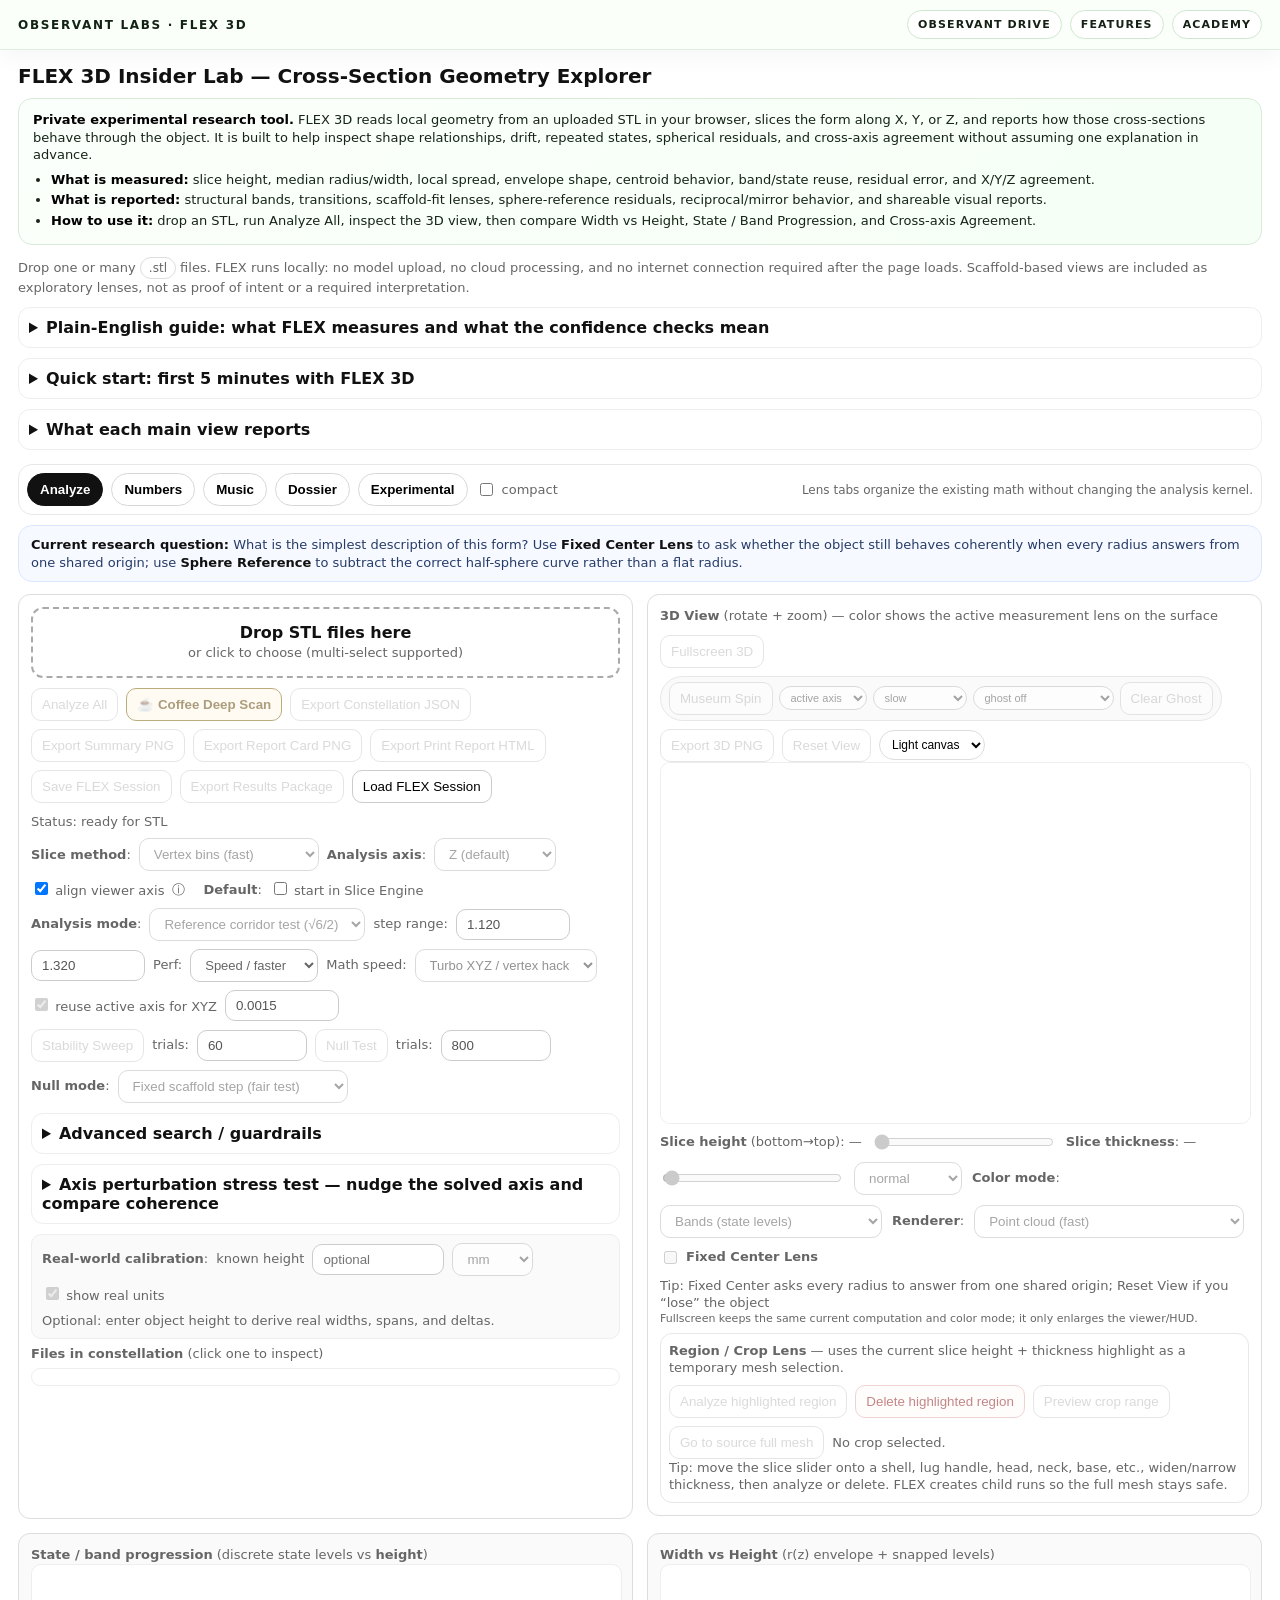
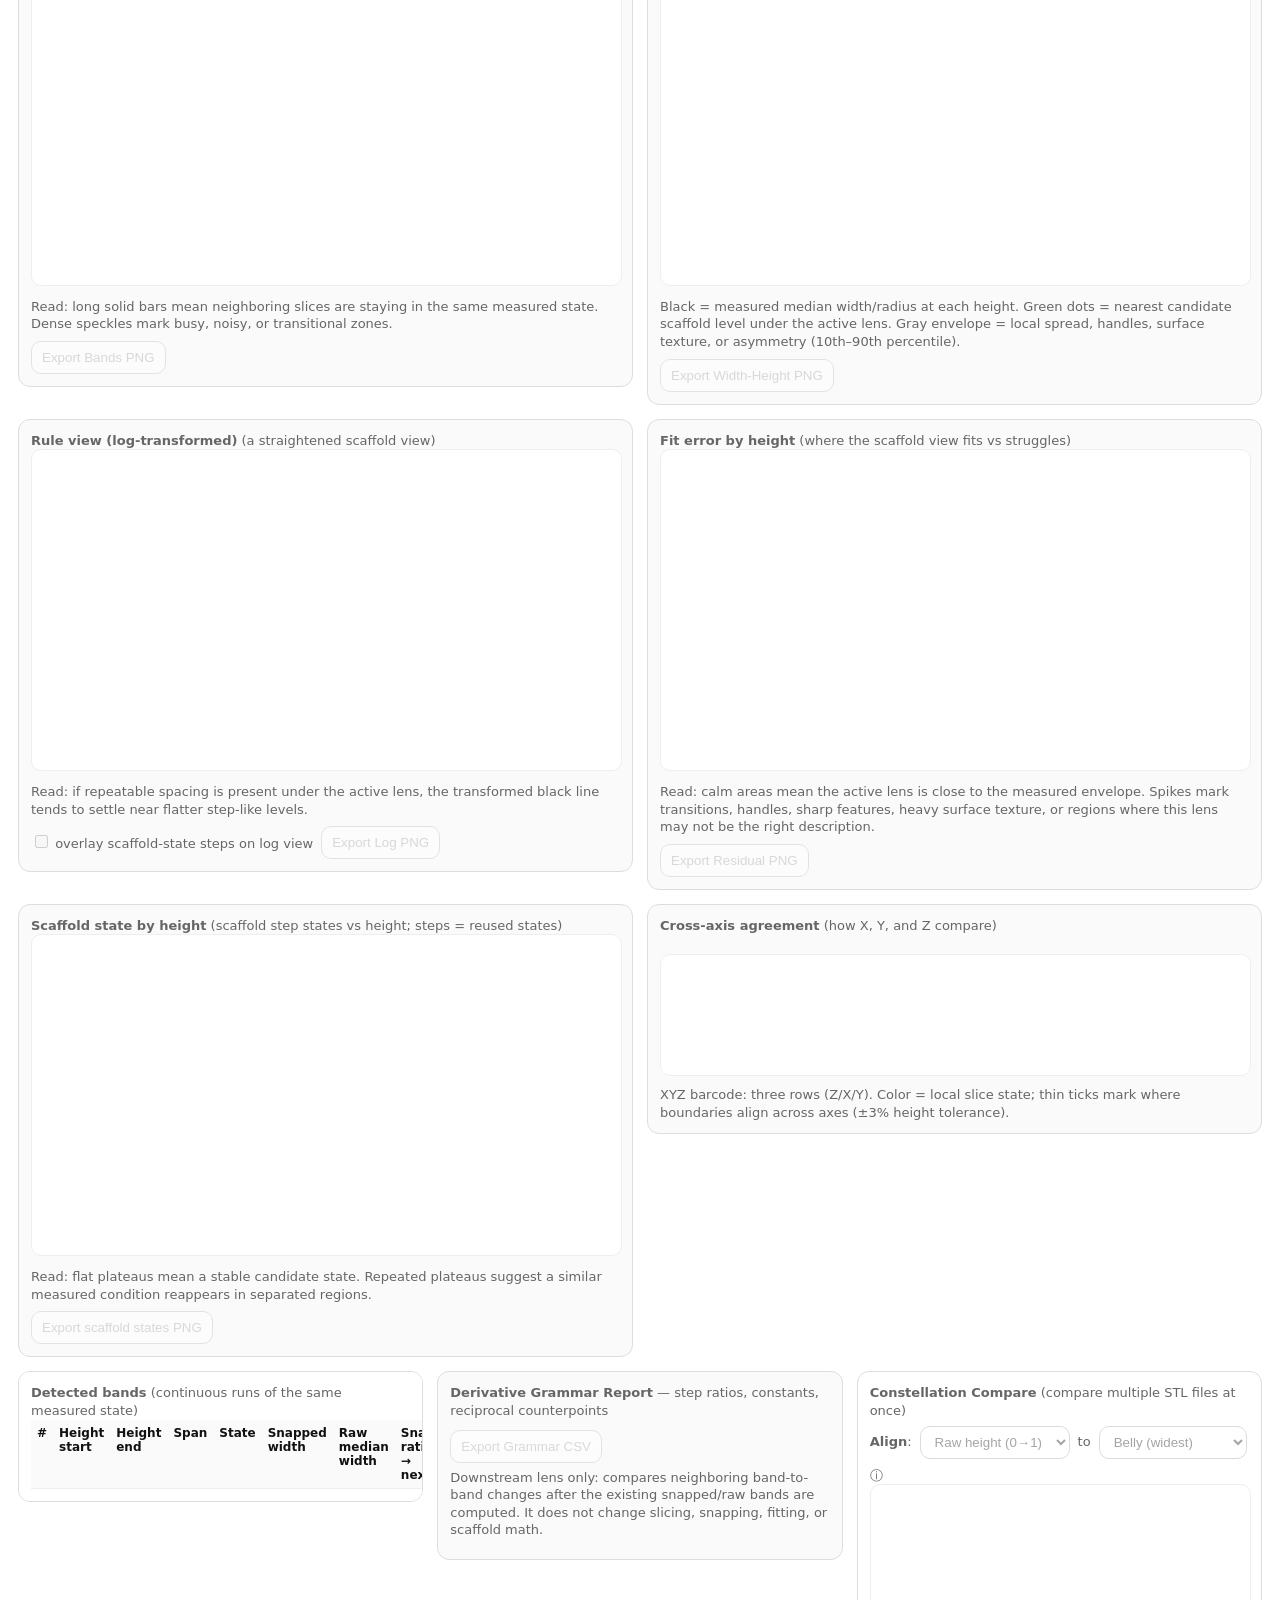
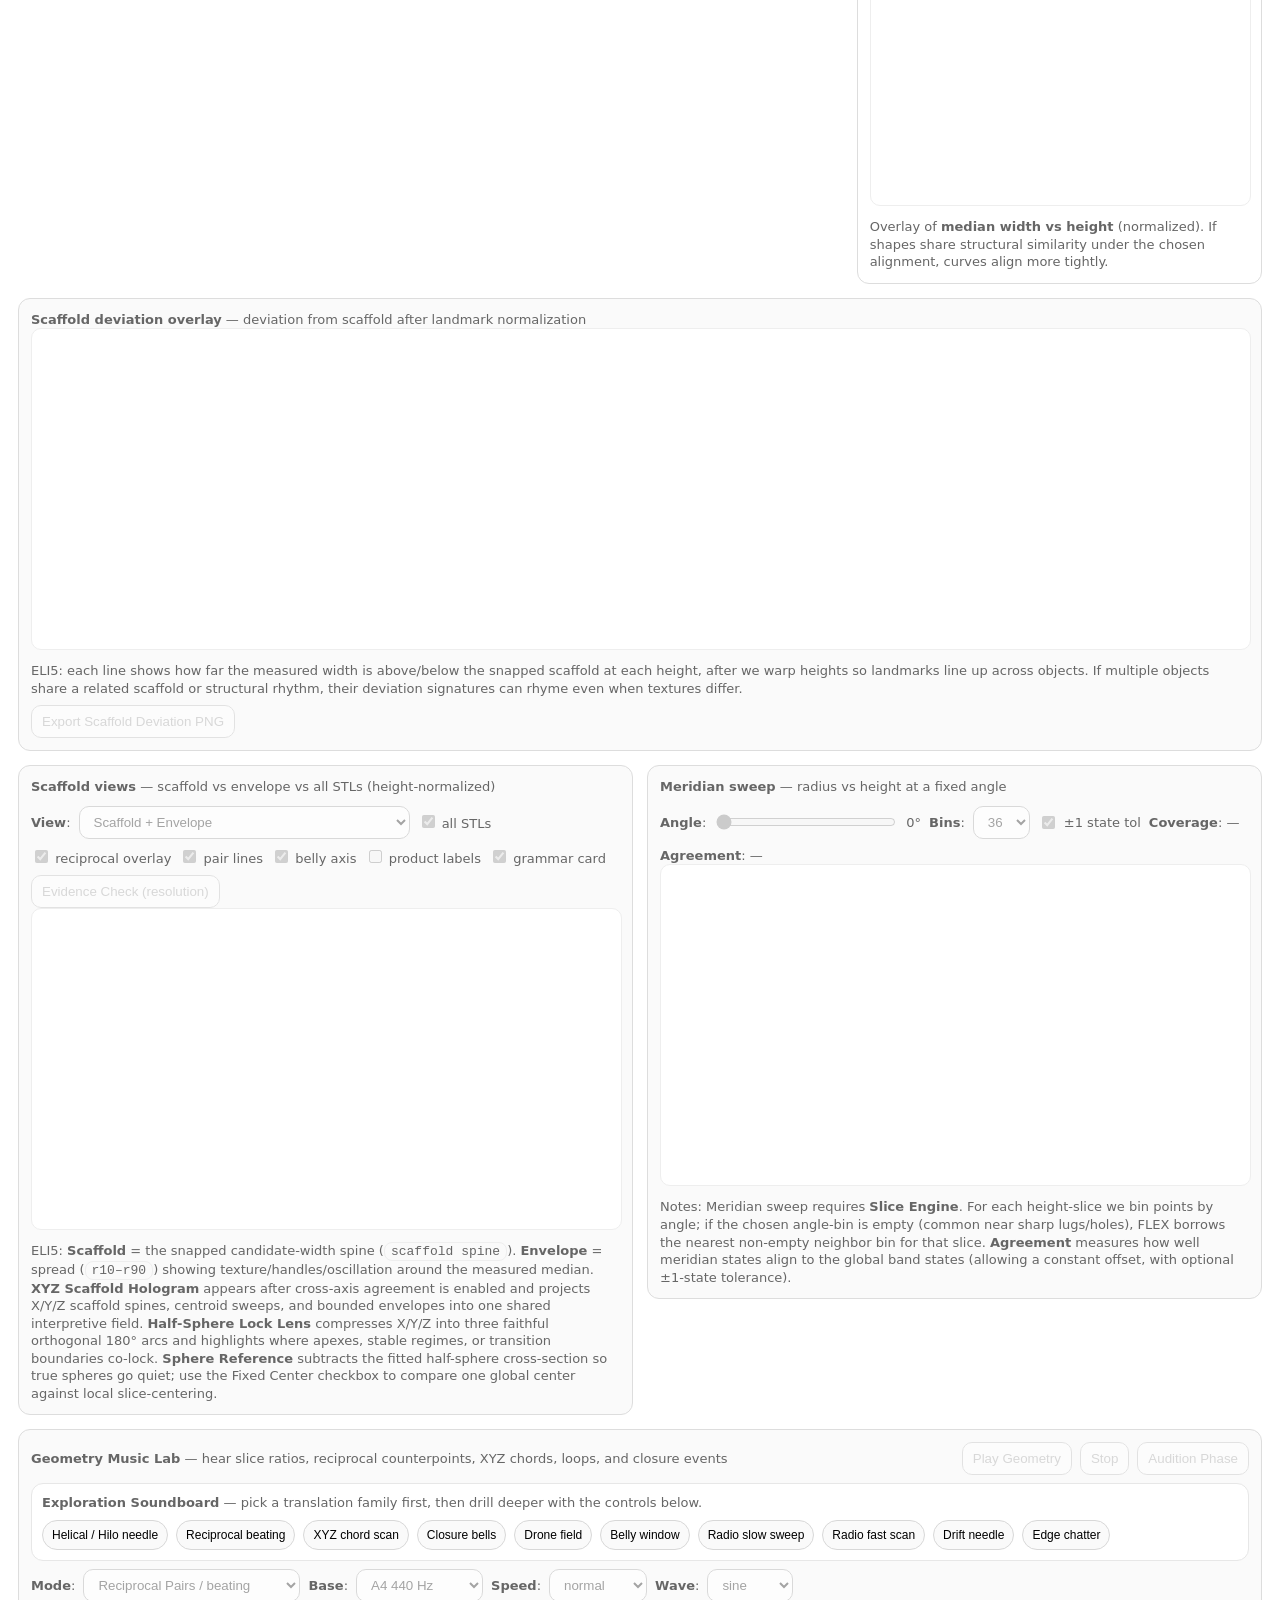
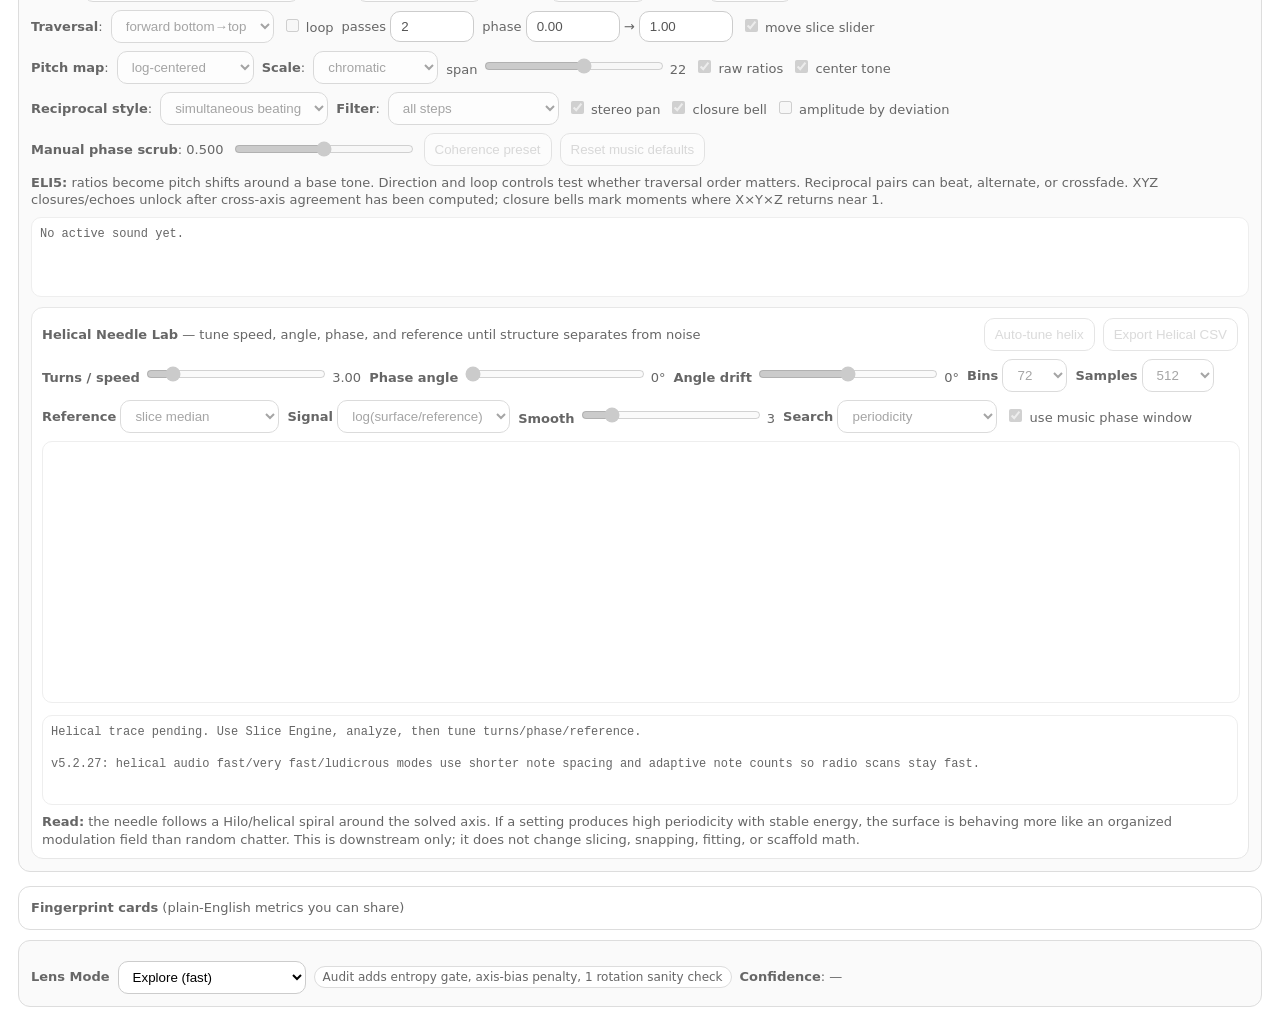
==== flex3d.html @ 7c52209b "Add files via upload" ====
<!doctype html>
<html lang="en">
<head>
<meta charset="utf-8"/>
<meta name="viewport" content="width=device-width,initial-scale=1"/>
<title>FLEX 3D Insider Lab | Observant Drive</title>
<meta name="robots" content="noindex,nofollow"/>
<style>
  :root{
    --bg:#ffffff; --fg:#111; --muted:#666; --line:#e8e8e8; --card:#fafafa;
    --accent:#111; --good:#0a0; --warn:#b80; --bad:#b00;
    --mono: ui-monospace, SFMono-Regular, Menlo, Monaco, Consolas, "Liberation Mono", monospace;
  }
  body{font-family:system-ui,-apple-system,Segoe UI,Roboto,Helvetica,Arial,sans-serif;margin:18px;max-width:1300px;color:var(--fg);background:var(--bg)}
  h1{margin:0 0 6px 0;font-size:20px}
  .small{color:var(--muted);font-size:13px;line-height:1.35}
  .row{display:flex;gap:14px;flex-wrap:wrap;align-items:flex-start}
  .card{border:1px solid #ddd;border-radius:12px;padding:12px;flex:1;min-width:330px;background:#fff}
  .card.soft{background:var(--card)}
  .drop{border:2px dashed #aaa;border-radius:12px;padding:14px;text-align:center;cursor:pointer;background:#fff}
  .drop.drag{border-color:#111;background:#f3f3f3}
  .mono{font-family:var(--mono);font-size:12px;white-space:pre-wrap}
  button{padding:8px 10px;border-radius:10px;border:1px solid #ccc;background:#fff;cursor:pointer}
  button:hover{background:#f6f6f6}
  button:disabled{opacity:.5;cursor:not-allowed}
  canvas{width:100%;height:320px;border-radius:10px;border:1px solid #eee;background:#fff}
  table{width:100%;border-collapse:collapse;font-size:12px}
  th,td{border-bottom:1px solid #eee;padding:6px 6px;text-align:left;vertical-align:top}
  th{background:#fafafa;position:sticky;top:0}
  .pill{display:inline-block;padding:2px 8px;border-radius:999px;border:1px solid #ddd;font-size:12px;background:#fff}
  .files{max-height:240px;overflow:auto;border:1px solid #eee;border-radius:10px;padding:8px;background:#fff}
  .fileItem{padding:6px 8px;border-radius:10px;border:1px solid transparent;display:flex;gap:8px;align-items:center;cursor:pointer}
  .fileItem:hover{background:#f7f7f7}
  .fileItem.active{border-color:#ddd;background:#fafafa}
  .badge{font-size:11px;padding:2px 7px;border-radius:999px;border:1px solid #ddd;background:#fff}
  .grid2{display:grid;grid-template-columns:1fr 1fr;gap:10px}
  .kv{display:flex;gap:8px;flex-wrap:wrap;margin-top:6px}
  .kv .pill{font-family:var(--mono)}
  .warn{color:var(--warn)} .good{color:var(--good)} .bad{color:var(--bad)}
  .tight{margin:6px 0}
  .rightHeader{display:flex;justify-content:space-between;gap:10px;align-items:center;flex-wrap:wrap}
  .sliderRow{display:flex;gap:10px;align-items:center;flex-wrap:wrap;margin-top:8px}
  input[type="range"]{width:180px}
  select,input[type="number"]{padding:7px 10px;border-radius:10px;border:1px solid #ccc;background:#fff}
  .miniRow{display:flex;gap:8px;flex-wrap:wrap;align-items:center;margin-top:8px}
  details{border:1px solid #eee;border-radius:12px;padding:10px;background:#fff}
  summary{cursor:pointer;font-weight:600}
  code.k{font-family:var(--mono);background:#fafafa;border:1px solid #eee;border-radius:8px;padding:1px 6px}
  .kbd{font-family:var(--mono);border:1px solid #ddd;border-bottom-width:2px;border-radius:8px;padding:1px 6px;background:#fff}
  .engineBar{height:8px;border-radius:999px;background:#eee;overflow:hidden;margin:6px 0 8px 0;border:1px solid #e5e5e5}
  .engineBar > div{height:100%;width:0%;background:#111;transition:width .18s linear}
  .staleBanner{border:1px solid #f0d28a;background:#fff8e5;color:#6a4a00;border-radius:10px;padding:7px 10px;margin-top:8px;display:none}
  .recipHot{background:#f4fff4}
  .recipWarn{background:#fffaf0}
  .grammarHot{background:#f4fff4}
  .grammarWarn{background:#fffaf0}
  .grammarLoose{background:#fff7f7}
  .grammarDim{opacity:.72}
  .grammarBox{border:1px solid #eee;border-radius:10px;padding:8px;margin:8px 0;background:#fff}
  .grammarTbl{margin-top:6px}
  .grammarTbl th,.grammarTbl td{font-size:11px;padding:5px 6px}
  .xyzHot{background:#f3f7ff}
  .xyzRecip{background:#fff7ef}
  .xyzCoop{background:#f4fff7}
  .tiny{font-size:11px;color:var(--muted)}
  .soundboard{border:1px solid #e7e7e7;border-radius:12px;background:#fff;padding:10px;margin-top:8px}
  .soundBtn{font-size:12px;padding:7px 9px;border-radius:999px;border:1px solid #d8d8d8;background:#fafafa}
  .soundBtn:hover{background:#f0f0f0}
  .reportChip{display:inline-block;border:1px solid #ddd;background:#fff;border-radius:999px;padding:3px 8px;margin:2px;font-size:11px}
  .micronHot{background:#f2fff2;border-color:#b8dfb8}
  .helicalLab{border:1px solid #e7e7e7;border-radius:12px;background:#fff;padding:10px;margin-top:10px}
  .helicalMetric{display:inline-block;border:1px solid #ddd;background:#fafafa;border-radius:999px;padding:3px 8px;margin:2px;font-family:var(--mono);font-size:11px}
  .cropLab{border:1px solid #e7e7e7;border-radius:12px;background:#fff;padding:8px;margin-top:8px}
  .cropLive{background:#f3f7ff;border-color:#b9c9ff}
  .flexLegend{display:flex;gap:6px;flex-wrap:wrap;align-items:center;margin-top:6px}
  .legendDot{display:inline-block;width:10px;height:10px;border-radius:999px;border:1px solid rgba(0,0,0,.25);margin-right:4px;vertical-align:-1px}

  /* v5.2.24 theater/fullscreen viewer + shareable results package polish */
  body.flexTheaterOpen{overflow:hidden}
  #viewerCard.viewerTheater{
    position:fixed; inset:10px; z-index:9999; overflow:auto;
    min-width:0; background:#fff; box-shadow:0 12px 60px rgba(0,0,0,.24);
    border:1px solid #bbb; border-radius:16px; padding:12px;
  }
  #viewerCard.viewerTheater #glCanvas{
    height:calc(100vh - 178px) !important;
    min-height:520px; width:100%;
  }
  #viewerCard.viewerTheater .sliderRow{
    position:sticky; bottom:0; z-index:5; background:rgba(255,255,255,.96);
    border:1px solid #eee; border-radius:12px; padding:8px; backdrop-filter:blur(6px);
  }
  #viewerCard.viewerTheater .cropLab{display:none}
  .viewerHudNote{font-size:11px;color:#666}
  .resultsPkgNote{font-size:11px;color:#666}

  /* v5.2.25 downstream viewer/navigation polish: museum spin + jump-to-slice */
  .museumCtl{border:1px solid #e7e7e7;background:#fafafa;border-radius:999px;padding:5px 8px;display:flex;gap:6px;align-items:center;flex-wrap:wrap}
  .museumCtl select{padding:4px 7px;border-radius:999px;font-size:11px}
  .jumpStepBtn{font-size:11px;padding:2px 7px;border-radius:999px;border:1px solid #d8d8d8;background:#fff;cursor:pointer}
  .jumpStepBtn:hover{background:#f3f7ff;border-color:#9bb4ff}
  .jumpFlash{background:#f3f7ff;border-color:#9bb4ff}
  .glWrap{position:relative;width:100%;}
  .glWrap canvas{display:block;}
  #ghostCanvas{position:absolute;inset:0;width:100%;height:100%;pointer-events:none;opacity:.92;mix-blend-mode:multiply;display:none;background:transparent;}
  #ghostCanvas.crtGhost{mix-blend-mode:screen;opacity:.72;filter:contrast(1.35) saturate(1.6);}
  #ghostCanvas.edgeGhost{mix-blend-mode:multiply;opacity:.88;filter:contrast(1.6) grayscale(.2);}
  .hiddenCenterHot{background:#eefaf2}
  .hiddenCenterWarn{background:#fff8e8}
  .bellyEchoHot{background:#eef5ff}
  .bellyEchoWarn{background:#fff8e8}
  .dangerBtn{border-color:#e0a7a7;color:#8a1111;background:#fffafa}
  .dangerBtn:hover{background:#fff0f0}
  .coffeeBtn{border-color:#7a5b00;background:#fff9e6;color:#5b3d00;font-weight:700}
  .coffeeBtn:hover{background:#fff0bd}


  /* v5.2.30 lens-tabs / dossier / canvas polish */
  .flexTabBar{position:sticky;top:0;z-index:50;display:flex;gap:8px;flex-wrap:wrap;align-items:center;margin:14px 0 10px 0;padding:8px;border:1px solid var(--line);border-radius:14px;background:rgba(255,255,255,.96);backdrop-filter:blur(8px)}
  .flexTabBtn{border-radius:999px;padding:8px 12px;font-weight:650;background:#fff;border:1px solid #d7d7d7}
  .flexTabBtn.active{background:#111;color:#fff;border-color:#111}
  .flexTabHint{margin-left:auto;color:var(--muted);font-size:12px}
  body[data-flex-tab="music"] .flex-section:not([data-flex-section="music"]),
  body[data-flex-tab="numbers"] .flex-section:not([data-flex-section="numbers"]),
  body[data-flex-tab="dossier"] .flex-section:not([data-flex-section="dossier"]),
  body[data-flex-tab="experimental"] .flex-section:not([data-flex-section="experimental"]){display:none!important}
  body[data-flex-tab="analyze"] .flex-section[data-flex-section="dossier"],
  body[data-flex-tab="analyze"] .flex-section[data-flex-section="experimental"]{display:none!important}
  .flexCompact .card{padding:10px}.flexCompact canvas{height:260px}.flexCompact .small{font-size:12px}
  .dossierActions{display:flex;gap:8px;flex-wrap:wrap;align-items:center;margin:8px 0 12px 0}
  .dossierViewer{border:1px solid #ddd;border-radius:14px;background:#fff;max-height:78vh;overflow:auto;padding:16px;line-height:1.36}
  .dossierViewer .dossierGrid{display:grid;grid-template-columns:repeat(auto-fit,minmax(360px,1fr));gap:14px}
  .dossierViewer figure{margin:0;border:1px solid #eee;border-radius:12px;padding:10px;break-inside:avoid;background:#fff}
  .dossierViewer figure img{display:block;max-width:100%;height:auto;border:1px solid #eee;border-radius:10px}
  .dossierViewer table{display:block;width:100%;max-width:100%;overflow-x:auto;white-space:nowrap;border:1px solid #eee;border-radius:10px;background:#fff}
  .dossierViewer .reportScroll{max-height:480px;overflow:auto;border:1px solid #eee;border-radius:12px;padding:10px;background:#fff}
  .dossierViewer .grammarBox{break-inside:avoid;overflow:auto}.dossierViewer pre{white-space:pre-wrap;overflow:auto}
  .viewerThemeCtl{border-radius:999px;padding:6px 8px;border:1px solid #ddd;background:#fff;font-size:12px}
  body.flexCanvasDark #glCanvas, body.flexCanvasDark #ghostCanvas{background:#050505!important;border-color:#333!important}
  body.flexCanvasDark #viewerCard{background:#101010;color:#eee;border-color:#333}
  body.flexCanvasDark #viewerCard .small, body.flexCanvasDark #viewerCard .viewerHudNote{color:#bbb}
  .researchBanner{border:1px solid #dbe7ff;background:#f6f9ff;border-radius:14px;padding:10px 12px;margin:10px 0;color:#263b68}
  .researchBanner b{color:#111}
  .fixedCenterHot{background:#eefaf2;border-color:#b8dfc4}
  .fixedCenterWarn{background:#fff8e8;border-color:#ead09a}
  @media print{.flexTabBar,.dossierActions{display:none!important}.dossierViewer{max-height:none;overflow:visible;border:0;padding:0}.dossierViewer table{display:table;white-space:normal;overflow:visible}.dossierViewer .reportScroll{max-height:none;overflow:visible}.dossierViewer figure{break-inside:avoid}}

  /* Observant Labs polish — lightweight wrapper only; does not change FLEX math or UI behavior */
  .observantTopNav{
    position:sticky;top:0;z-index:9998;margin:-18px -18px 14px -18px;
    display:flex;align-items:center;justify-content:space-between;gap:12px;flex-wrap:wrap;
    padding:10px 18px;border-bottom:1px solid #dfeee0;background:rgba(250,255,250,.94);
    backdrop-filter:blur(8px);box-shadow:0 6px 24px rgba(0,0,0,.045)
  }
  .observantBrand{font-weight:800;letter-spacing:.14em;text-transform:uppercase;font-size:12px;color:#132313}
  .observantLinks{display:flex;gap:8px;align-items:center;flex-wrap:wrap}
  .observantLinks a{
    display:inline-flex;align-items:center;justify-content:center;border:1px solid #cfe7cf;
    border-radius:999px;padding:7px 10px;background:#fff;color:#142114;text-decoration:none;
    text-transform:uppercase;letter-spacing:.10em;font-size:11px;font-weight:700
  }
  .observantLinks a:hover{background:#f0fff0;border-color:#8fd68f}
  .labIntro{
    border:1px solid #d8ead8;border-radius:14px;background:linear-gradient(135deg,#fbfffb,#f5fff5);
    padding:12px 14px;margin:10px 0 12px 0;color:#172417
  }
  .labIntro b{color:#000}
  .labIntro ul{margin:7px 0 0 18px;padding:0}
  .labIntro li{margin:3px 0}
  @media(max-width:850px){
    .observantTopNav{position:static;margin:-18px -18px 12px -18px}
    .observantLinks a{font-size:10px;padding:6px 8px}
  }

</style>
</head>
<body>
<nav class="observantTopNav" aria-label="Observant Labs navigation">
  <div class="observantBrand">Observant Labs · FLEX 3D</div>
  <div class="observantLinks">
    <a href="/">Observant Drive</a>
    <a href="/features.html">Features</a>
    <a href="/academy.html">Academy</a>
  </div>
</nav>
<h1>FLEX 3D Insider Lab — Cross-Section Geometry Explorer</h1>
<div class="labIntro small">
  <b>Private experimental research tool.</b> FLEX 3D reads local geometry from an uploaded STL in your browser, slices the form along X, Y, or Z, and reports how those cross-sections behave through the object. It is built to help inspect shape relationships, drift, repeated states, spherical residuals, and cross-axis agreement without assuming one explanation in advance.
  <ul>
    <li><b>What is measured:</b> slice height, median radius/width, local spread, envelope shape, centroid behavior, band/state reuse, residual error, and X/Y/Z agreement.</li>
    <li><b>What is reported:</b> structural bands, transitions, scaffold-fit lenses, sphere-reference residuals, reciprocal/mirror behavior, and shareable visual reports.</li>
    <li><b>How to use it:</b> drop an STL, run Analyze All, inspect the 3D view, then compare Width vs Height, State / Band Progression, and Cross-axis Agreement.</li>
  </ul>
</div>
<div class="small">
Drop one or many <span class="pill">.stl</span> files. FLEX runs locally: no model upload, no cloud processing, and no internet connection required after the page loads. Scaffold-based views are included as exploratory lenses, not as proof of intent or a required interpretation.
</div>

<details style="margin-top:10px">
  <summary>Plain-English guide: what FLEX measures and what the confidence checks mean</summary>
  <div class="small" style="margin-top:8px"><p><b>Loaf of bread.</b> FLEX slices bottom→top. Each slice measures “typical width.”</p>
    <p><b>Bands</b> happen when many neighboring slices land on the same width “shelf.” That becomes a long bar in the band plot and a consistent color ring in 3D.</p>
    <p><b>Scaffold test</b>: one neutral lens asks whether measured widths tend to sit near <b>repeatable candidate scaffold steps</b>. The reference scaffold step <code class="k">√6/2 ≈ 1.224745</code> is only a comparison corridor; you can also fit the scaffold step by grid search or use segmented scans. FLEX is not assuming a named pattern in advance.</p>
    <p><b>Stability Sweep</b>: jitter the knobs many times. If purity stays high and the <b>scaffold step</b> doesn’t drift, it’s “hard to shake.”</p>
    <p><b>Null Test</b>: keep big shape, scramble small wiggles. If nulls rarely beat real purity+fit, it’s less likely a mirage.</p>
    <p><b>Slice Engine</b>: intersects <b>triangles</b> with planes (not vertices), reducing mesh-density illusions.</p>
    <p><b>Fixed Center Lens</b>: holds one global center while measuring radius. A sphere should become extremely quiet when the fitted half-sphere cross-section is subtracted; vessels, heads, and skulls reveal how organized their departures from sphere-like behavior are.</p>

    <p><b>Reciprocal traversal check.</b> FLEX now compares mirrored regions around the belly/widest point. It asks whether expansion on one side is balanced by contraction on the other side, using log-ratio closure where <code class="k">log(r_left)+log(r_right)≈0</code>. This is a structure-finding lens, not a proof of intent.</p>

    <p><b>How to read “Width vs Height”.</b> The <b>black</b> line is the measured <b>median width</b> at each height slice. The <b>light gray</b> lines are the spread (10th–90th percentile) — think <i>handles / texture / local bumps</i>. The <b>green</b> marks are the <b>closest scaffold level</b> (<code class="k">scaffold spine</code>) under the active scaffold test.</p>
    <p><b>A “band”</b> is not “FLEX painted stripes.” It’s a run of heights where the measured geometry remains close to the same candidate state under the active lens, so the snapped level <code class="k">scaffold spine = scale·step^state</code> stays stable. That can look cylindrical if the real shape is cylindrical, but it can also happen on tapered or curved regions: the black line can drift within the gray spread while still repeatedly returning to a nearby shelf.</p>

  </div>
</details>

<details style="margin-top:10px">
  <summary>Quick start: first 5 minutes with FLEX 3D</summary>
  <div class="small" style="margin-top:8px">
    <p><b>1.</b> Load one or more STL files, then click <b>Analyze All</b>.</p>
    <p><b>2.</b> Start with the <b>3D View</b>. Use it to see broad coherence, drift, texture, and transitions on the surface.</p>
    <p><b>3.</b> Scroll to <b>State / band progression</b> and <b>Width vs Height</b> for the fastest structural read.</p>
    <p><b>4.</b> Use <b>Cross-axis agreement</b> when you want to compare how the object behaves across X, Y, and Z rather than assuming one privileged orientation.</p>
    <p><b>5.</b> Treat scaffold-based views as one lens among several. They can be revealing, but they are not the only thing FLEX is looking for.</p>
  </div>
</details>

<details style="margin-top:10px">
  <summary>What each main view reports</summary>
  <div class="small" style="margin-top:8px">
    <p><b>3D View:</b> surface coloring for state reuse, texture strength, or cross-axis convergence.</p>
    <p><b>State / band progression:</b> where slice states persist, switch, or cluster with height.</p>
    <p><b>Width vs Height:</b> measured envelope versus the nearest active scaffold level.</p>
    <p><b>Rule view (log-transformed):</b> a transformed lens that makes candidate repeated spacing easier to inspect without treating it as proven in advance.</p>
    <p><b>Fit error by height:</b> where scaffold behavior matches cleanly and where it breaks down.</p>
    <p><b>Scaffold state by height:</b> whether a scaffold state stays stable, jumps, or reappears in separated regions.</p>
    <p><b>Cross-axis agreement:</b> where X, Y, and Z produce compatible signals, where they differ, and where transitions may align across orientations.</p>
    <p><b>Scaffold deviation overlay:</b> how measured width departs from the active scaffold after landmark normalization.</p>
    <p><b>Meridian sweep:</b> angle-specific behavior, useful when lugs, handles, or asymmetry matter.</p>
  </div>
</details>

<div id="flexTabBar" class="flexTabBar" aria-label="FLEX lens tabs">
  <button class="flexTabBtn active" data-flex-tab-target="analyze">Analyze</button>
  <button class="flexTabBtn" data-flex-tab-target="numbers">Numbers</button>
  <button class="flexTabBtn" data-flex-tab-target="music">Music</button>
  <button class="flexTabBtn" data-flex-tab-target="dossier">Dossier</button>
  <button class="flexTabBtn" data-flex-tab-target="experimental">Experimental</button>
  <label class="small" style="display:flex;gap:6px;align-items:center"><input id="flexCompactToggle" type="checkbox"/> compact</label>
  <span class="flexTabHint">Lens tabs organize the existing math without changing the analysis kernel.</span>
</div>

<div id="researchQuestionBanner" class="researchBanner small flex-section" data-flex-section="analyze">
  <b>Current research question:</b> What is the simplest description of this form? Use <b>Fixed Center Lens</b> to ask whether the object still behaves coherently when every radius answers from one shared origin; use <b>Sphere Reference</b> to subtract the correct half-sphere curve rather than a flat radius.
</div>

<div class="row flex-section" data-flex-section="dossier" id="dossierRow" style="margin-top:14px;display:none">
  <div class="card soft" style="min-width:100%">
    <div class="rightHeader">
      <div class="small"><b>Full Dossier</b> — clean on-page case file generated from the current analysis</div>
      <div class="dossierActions">
        <button id="refreshDossier" disabled>Refresh Dossier View</button>
        <button id="copyDossier" disabled>Copy Text</button>
        <button id="printDossier" disabled>Print Dossier</button>
        <button id="exportDossierHTML" disabled>Export Dossier HTML</button>
      </div>
    </div>
    <div class="small">Long derivative sections are placed in expandable/scrollable report boxes. Wide tables scroll horizontally in the screen view and expand safely for print.</div>
    <div id="dossierViewer" class="dossierViewer small" style="margin-top:10px">Analyze an STL, then refresh the dossier.</div>
  </div>
</div>




<div class="row flex-section" data-flex-section="experimental" id="experimentalRow" style="margin-top:14px;display:none">
  <div class="card soft" style="min-width:100%">
    <div class="rightHeader">
      <div class="small"><b>Experimental Lens Dock</b> — safe place for scan/fulcrum experiments without touching the math kernel</div>
      <div style="display:flex;gap:8px;flex-wrap:wrap">
        <button id="stableViewScanShell" disabled>Scan Stable Views — shell</button>
        <button id="jumpAxisStress" type="button">Go to Axis Stress Test</button>
      </div>
    </div>
    <div class="small" style="margin-top:8px">
      This tab is intentionally lightweight. The fixed-center/sphere reference lens is now a normal toggle in the main analysis controls; deeper stable-view optimization remains optional so no hidden automatic search changes the active result.
    </div>
    <div class="kv" style="margin-top:8px">
      <span class="pill">future priority: reciprocity</span>
      <span class="pill">future priority: XYZ cooperation</span>
      <span class="pill">future priority: mirror-phase events</span>
      <span class="pill">future action: Use This View</span>
      <span class="pill">future mode: locked XYZ / floating fulcrum</span>
    </div>
  </div>
</div>

<div class="row" style="margin-top:12px">
  <div class="card">
    <div id="drop" class="drop" tabindex="0">
      <b>Drop STL files here</b><br/>
      <span class="small">or click to choose (multi-select supported)</span>
    </div>
    <input id="file" type="file" accept=".stl,model/stl,application/sla,application/octet-stream" multiple style="position:fixed;left:-9999px;top:-9999px;width:1px;height:1px;opacity:0.0001;"/>

    <div class="rightHeader" style="margin-top:10px">
      <div style="display:flex;gap:8px;align-items:center;flex-wrap:wrap">
        <button id="analyzeAll" disabled>Analyze All</button>
        <button id="coffeeDeepScan" class="coffeeBtn" disabled title="One-click sequence: Slice+Segmented+Global+XYZ, then Vertex+Best-fit+XYZ. Caches all passes and leaves the viewer on the final corridor pass.">☕ Coffee Deep Scan</button>
        <button id="exportConstJSON" disabled>Export Constellation JSON</button>
        <button id="exportConstPNG" disabled>Export Summary PNG</button>
        <button id="exportReportCardPNG" disabled>Export Report Card PNG</button>
        <button id="exportReportHTML" disabled>Export Print Report HTML</button>
        <button id="saveFlexSession" disabled>Save FLEX Session</button>
        <button id="exportResultsPackage" disabled>Export Results Package</button>
        <button id="loadFlexSession">Load FLEX Session</button>
        <input id="flexSessionFile" type="file" accept=".flex.json,.json,application/json" style="position:fixed;left:-9999px;top:-9999px;width:1px;height:1px;opacity:0.0001;"/>
      </div>
      <span class="small" id="status">Status: ready for STL</span><span id="heartbeat" class="small" style="margin-left:10px;color:#555"></span>
    </div>
    <div id="engineStatus" class="small" style="margin-top:8px;padding:8px 10px;border:1px solid #eee;border-radius:10px;background:#fafafa;display:none"></div>
    <div id="staleBanner" class="small staleBanner"></div>

    <div class="miniRow">
      <span class="small"><b>Slice method</b>:</span>
      <select id="measureMode" disabled>
        <option value="vertex">Vertex bins (fast)</option>
        <option value="slice">Slice Engine (accurate)</option>
      </select>

      <span class="small"><b>Analysis axis</b>:</span>
      <select id="axisMode" disabled title="Choose which axis is treated as 'height' for slicing and band detection. Z is normal (bottom→top). X/Y are for rotated/sideways scans.">
        <option value="z">Z (default)</option>
        <option value="x">X (rotate 90°)</option>
        <option value="y">Y (rotate 90°)</option>
      </select>
      <label class="small" title="Rotate the rendered model so the selected axis looks 'upright' (makes 90° axis changes visually obvious).">
        <input id="alignViewAxis" type="checkbox" checked/> align viewer axis
      </label>
      <span class="small" title="Slice Engine is slower but avoids vertex-density artifacts.">ⓘ</span>

      <span class="small" style="margin-left:10px"><b>Default</b>:</span>
      <label class="small"><input id="defaultSlice" type="checkbox"/> start in Slice Engine</label>
    </div>

    <div class="miniRow">
      <span class="small"><b>Analysis mode</b>:</span>
      <select id="fitMode" disabled>
        <option value="fixed">Reference corridor test (√6/2)</option>
        <option value="fit">Best-fit scaffold test</option>
        <option value="piecewise">Segmented scaffold scan</option>
      </select>

      <span class="small">step range:</span>
      <input id="kMin" type="number" step="0.001" value="1.120" style="width:92px" disabled/>
      <input id="kMax" type="number" step="0.001" value="1.320" style="width:92px" disabled/>
      <span class="small">Perf:</span>
      <select id="perfMode" class="small" title="Speed runs fewer UI yields (faster but riskier on huge meshes). Stability yields more often to reduce 'wait/kill' prompts and WebGL resets.">
        <option value="stability">Stability / safer</option>
        <option value="speed" selected>Speed / faster</option>
      </select>
      <span class="small">Math speed:</span>
      <select id="mathSpeedMode" class="small" title="Non-destructive sampling profile. Full preserves current sampling. Preview/Turbo reduce slice/vertex sampling for faster scouts and XYZ, without changing the math kernel.">
        <option value="full">Full fidelity</option>
        <option value="preview">Preview fast</option>
        <option value="turbo" selected>Turbo XYZ / vertex hack</option>
      </select>
      <label class="small" title="When XYZ is enabled, reuse the active-axis result if it is already one of Z/X/Y so cross-axis only computes the missing axes."><input id="xyzReuseActive" type="checkbox" checked/> reuse active axis for XYZ</label>

      <input id="kStep" type="number" step="0.0001" value="0.0015" style="width:92px" disabled/>
    
    <div class="miniRow" id="piecewiseRow" style="display:none">
      <span class="small"><b>Segmented scaffold controls</b>:</span>
      <span class="small">segmentation penalty</span>
      <input id="bandPenalty" type="number" step="0.001" value="0.020" style="width:92px" disabled/>
      <span class="small">minimum segment length</span>
      <input id="minBandSlices" type="number" min="6" max="300" value="18" style="width:92px" disabled/>
      <span class="small">maximum segments</span>
      <input id="maxBands" type="number" min="2" max="2000" value="200" style="width:92px" disabled/>
      <label class="small" title="Compute X/Y/Z agreement (adds extra analyses).">
        <input id="xyzCoherence" type="checkbox" disabled/> cross-axis agreement (X/Y/Z)
      </label>
      <span class="small" title="Penalty must be paid by improved fit. Increase penalty to reduce over-segmentation.">ⓘ</span>
    </div>
</div>

    <div class="miniRow">
      <button id="stabilitySweep" disabled>Stability Sweep</button>
      <span class="small">trials:</span>
      <input id="stabTrials" type="number" min="10" max="500" value="60" style="width:88px" disabled/>

      <button id="nullTest" disabled>Null Test</button>
      <span class="small">trials:</span>
      <input id="nullTrials" type="number" min="80" max="5000" value="800" style="width:88px" disabled/>
    
      <label class="small"><b>Null mode</b>:</label>
      <select id="nullMode" disabled>
        <option value="fixed">Fixed scaffold step (fair test)</option>
        <option value="free">Free scaffold step (refit per null)</option>
      </select>
</div>

    <details style="margin-top:10px">
      <summary>Advanced search / guardrails</summary>
      <div class="small" style="margin-top:6px">Use these when you want to scout candidate scaffold spacing, compare a reference scaffold to a best-fit scaffold, or flag trivial/degenerate solutions.</div>
      <div class="card" style="margin-top:10px;padding:10px">
      <div class="miniRow" style="align-items:center;gap:10px;flex-wrap:wrap">
        <b class="small">Scout / guardrails</b>
        <span class="small" title="Quickly scans k over a range and shows the best candidates (so you don’t have to guess).">ⓘ</span>
        <label class="small"><input id="guardRejectDegenerate" type="checkbox" checked/> flag degenerate (too-few transitions)</label>
        <label class="small"><input id="guardWarnTinyK" type="checkbox" checked/> warn on tiny k (often trivial)</label>
      </div>
      <div class="miniRow" style="gap:8px;flex-wrap:wrap">
        <span class="small">Scout step:</span>
        <input id="scoutMin" type="number" step="0.01" value="0.50" style="width:88px" disabled/>
        <input id="scoutMax" type="number" step="0.01" value="2.50" style="width:88px" disabled/>
        <input id="scoutStep" type="number" step="0.001" value="0.005" style="width:88px" disabled/>
        <button id="scoutBtn" disabled>Scout (top 8)</button>
        <button id="showdownBtn" disabled>Showdown (reference √6/2 vs best-fit)</button>
      </div>
      <div class="small tight" id="guardOut" style="margin-top:6px"></div>
      <div class="small tight" id="scoutOut" style="margin-top:6px"></div>
    </div>
    </details>

    <div class="small tight" id="robustInfo"></div>

    <details id="axisStressDetails" style="margin-top:10px">
      <summary>Axis perturbation stress test — nudge the solved axis and compare coherence</summary>
      <div class="small" style="margin-top:6px">
        Additive verification layer: runs temporary tilted slice analyses against the active file and reports whether purity, raw reciprocal locks, raw support, and raw/snap agreement degrade. It does <b>not</b> alter the main analysis, 3D mesh, saved results, or viewer coloring.
      </div>
      <div class="miniRow" style="margin-top:8px">
        <label class="small"><b>Base axis</b>:</label>
        <select id="axisStressBase" disabled>
          <option value="current" selected>current analysis axis</option>
          <option value="z">Z</option>
          <option value="x">X</option>
          <option value="y">Y</option>
        </select>
        <label class="small">max tilt <input id="axisStressMax" type="number" min="0.25" max="12" step="0.25" value="4" style="width:72px" disabled/>°</label>
        <label class="small">step <input id="axisStressStep" type="number" min="0.25" max="4" step="0.25" value="1" style="width:72px" disabled/>°</label>
        <label class="small">azimuths <select id="axisStressAz" disabled><option value="1">1 direction</option><option value="4" selected>4 directions</option><option value="8">8 directions</option><option value="12">12 directions</option></select></label>
        <button id="axisStressRun" disabled>Run Axis Stress Test</button>
      </div>
      <div class="miniRow">
        <label class="small"><input id="axisStressUseSlice" type="checkbox" checked disabled/> force Slice Engine for test</label>
        <label class="small"><input id="axisStressGlobalToo" type="checkbox" disabled/> also compare global centroid</label>
        <label class="small"><input id="axisStressAudio" type="checkbox" disabled/> beep score curve</label>
        <span class="small">Tip: a strong solved axis should produce a center peak and worse scores as tilt grows.</span>
      </div>
      <canvas id="axisStressCanvas" width="1000" height="220" style="margin-top:8px;height:220px"></canvas>
      <div id="axisStressOut" class="small" style="margin-top:8px"></div>
    </details>

    <div class="miniRow" id="realWorldRow" style="margin-top:10px;padding:8px 10px;border:1px solid #eee;border-radius:10px;background:#fafafa">
      <span class="small"><b>Real-world calibration</b>:</span>
      <span class="small">known height</span>
      <input id="realHeightInput" type="number" min="0" step="0.001" placeholder="optional" style="width:110px"/>
      <select id="realUnitSelect">
        <option value="mm" selected>mm</option>
        <option value="in">inches</option>
      </select>
      <label class="small"><input id="showRealUnits" type="checkbox" checked/> show real units</label>
      <span class="small" id="realScaleInfo">Optional: enter object height to derive real widths, spans, and deltas.</span>
    </div>

    <div class="small tight">
      <b>Files in constellation</b> (click one to inspect)
    </div>
    <div class="files" id="filesList"></div>

    <div class="mono" id="log" style="margin-top:10px;min-height:110px"></div>
  </div>

  <div class="card" id="viewerCard">
    <div class="rightHeader">
      <div class="small"><b>3D View</b> (rotate + zoom) — color shows the active measurement lens on the surface</div>
      <div style="display:flex;gap:8px;align-items:center;flex-wrap:wrap">
        <button id="fullscreen3D" disabled>Fullscreen 3D</button>
        <span class="museumCtl" title="Downstream viewer-only rotation. Does not change analysis, slicing, fitting, or math.">
          <button id="museumSpin" disabled>Museum Spin</button>
          <select id="museumAxis" disabled>
            <option value="active" selected>active axis</option>
            <option value="x">X axis</option>
            <option value="y">Y axis</option>
            <option value="z">Z axis</option>
            <option value="orbit">soft orbit</option>
          </select>
          <select id="museumSpeed" disabled>
            <option value="crawl">crawl</option>
            <option value="slow" selected>slow</option>
            <option value="normal">normal</option>
            <option value="fast">fast</option>
            <option value="veryfast">very fast</option>
            <option value="hyper">hyperspeed</option>
            <option value="ultra">ultra</option>
          </select>
          <select id="museumTrace" disabled title="Viewer-only ghost accumulation. Great for wobble/silhouette discipline checks; does not affect analysis.">
            <option value="off" selected>ghost off</option>
            <option value="soft">soft ghost</option>
            <option value="silhouette">silhouette ghost</option>
            <option value="edge">edge silhouette</option>
            <option value="crt">CRT coherence trace</option>
            <option value="persistent">persistent ghost</option>
          </select>
          <button id="clearGhost" disabled title="Clear the accumulated ghost silhouette without stopping spin.">Clear Ghost</button>
        </span>
        <button id="export3D" disabled>Export 3D PNG</button>
        <button id="resetView" disabled>Reset View</button>
      </div>
    </div>
    <div class="glWrap"><canvas id="glCanvas" style="height:360px" width="1000" height="360"></canvas><canvas id="ghostCanvas" width="1000" height="360"></canvas></div>
    <div class="sliderRow">
      <label class="small"><b>Slice height</b> (bottom→top): <span id="sliceLabel">—</span></label>
      <input id="sliceZ" type="range" min="0" max="1000" value="0" disabled/>
      <label class="small"><b>Slice thickness</b>: <span id="thickLabel">—</span></label>
      <input id="sliceThick" type="range" min="1" max="1000" value="12" disabled/>
      <select id="sliceThickPreset" disabled title="Quick thickness presets for crop/region work.">
        <option value="2">knife</option>
        <option value="5">thin</option>
        <option value="12" selected>normal</option>
        <option value="25">wide</option>
        <option value="50">section</option>
        <option value="90">chunk</option>
        <option value="140">half-body</option>
        <option value="250">wide crop</option>
        <option value="500">whole-ish</option>
        <option value="1000">entire scan</option>
      </select>
      <label class="small"><b>Color mode</b>:</label>
      <select id="colorMode" disabled>
        <option value="state">Bands (state levels)</option>
        <option value="texture">Texture/handles strength</option>
        <option value="xyzconv">XYZ convergence (transitions)</option>
        <option value="recipEvents">Reciprocal/event markers</option>
        <option value="helicalPath">Helical / Hilo needle path</option>
        <option value="crtWire">CRT XYZ wireframe guide</option>
        <option value="raw">Raw (no color)</option>
      </select>
      <label class="small"><b>Renderer</b>:</label>
      <select id="renderMode" disabled>
        <option value="points">Point cloud (fast)</option>
        <option value="mesh">Solid mesh (triangles)</option>
        <option value="scaffold">Scaffold rings (mean radius silhouette)</option>
      </select>
      <label class="small" style="display:flex;align-items:center;gap:6px">
        <input type="checkbox" id="centerLock" disabled/>
        <span><b>Fixed Center Lens</b></span>
      </label>
      <span class="small">Tip: Fixed Center asks every radius to answer from one shared origin; Reset View if you “lose” the object</span>
    </div>
    <div class="small" id="viewerInfo"></div>
    <div class="viewerHudNote">Fullscreen keeps the same current computation and color mode; it only enlarges the viewer/HUD.</div>
    <div class="cropLab" id="cropLab">
      <div class="small"><b>Region / Crop Lens</b> — uses the current slice height + thickness highlight as a temporary mesh selection.</div>
      <div class="miniRow">
        <button id="cropAnalyzeBtn" disabled>Analyze highlighted region</button>
        <button id="cropDeleteBtn" class="dangerBtn" disabled>Delete highlighted region</button>
        <button id="cropPreviewBtn" disabled>Preview crop range</button>
        <button id="cropSourceBtn" disabled>Go to source full mesh</button>
        <span class="small" id="cropInfo">No crop selected.</span>
      </div>
      <div class="small">Tip: move the slice slider onto a shell, lug handle, head, neck, base, etc., widen/narrow thickness, then analyze or delete. FLEX creates child runs so the full mesh stays safe.</div>
    </div>
  </div>
</div>

<div class="row" style="margin-top:14px">
  <div class="card soft">
    <div class="small"><b>State / band progression</b> (discrete state levels vs <b>height</b>)</div>
    <canvas id="bandCanvas" width="1000" height="320"></canvas>
    <div class="small" style="margin-top:8px">
      Read: long solid bars mean neighboring slices are staying in the same measured state. Dense speckles mark busy, noisy, or transitional zones.
    </div>
    <div style="display:flex;gap:8px;align-items:center;flex-wrap:wrap;margin-top:8px">
      <button id="exportBands" disabled>Export Bands PNG</button>
    </div>
  </div>

  <div class="card soft">
    <div class="small"><b>Width vs Height</b> (r(z) envelope + snapped levels)</div>
    <canvas id="rzCanvas" width="1000" height="320"></canvas>
    <div class="small" style="margin-top:8px">
      Black = measured median width/radius at each height. Green dots = nearest candidate scaffold level under the active lens. Gray envelope = local spread, handles, surface texture, or asymmetry (10th–90th percentile).
    </div>
    <div style="display:flex;gap:8px;align-items:center;flex-wrap:wrap;margin-top:8px">
      <button id="exportRZ" disabled>Export Width-Height PNG</button>
    </div>
  </div>
</div>

<div class="row" style="margin-top:14px">
  <div class="card soft">
    <div class="small"><b>Rule view (log-transformed)</b> (a straightened scaffold view)</div>
    <canvas id="logCanvas" width="1000" height="320"></canvas>
    <div class="small" style="margin-top:8px">
      Read: if repeatable spacing is present under the active lens, the transformed black line tends to settle near flatter step-like levels.
    </div>
    <div style="display:flex;gap:8px;align-items:center;flex-wrap:wrap;margin-top:8px">
      
      <label class="small" title="Optional: overlay scaffold-state reuse on the log-proof plot (helps connect rule plateaus to reused scaffold states).">
        <input id="overlayKOnLog" type="checkbox"/> overlay scaffold-state steps on log view
      </label>
      <button id="exportLog" disabled>Export Log PNG</button>
    </div>
  </div>

  <div class="card soft">
    <div class="small"><b>Fit error by height</b> (where the scaffold view fits vs struggles)</div>
    <canvas id="residCanvas" width="1000" height="320"></canvas>
    <div class="small" style="margin-top:8px">
      Read: calm areas mean the active lens is close to the measured envelope. Spikes mark transitions, handles, sharp features, heavy surface texture, or regions where this lens may not be the right description.
    </div>
    <div style="display:flex;gap:8px;align-items:center;flex-wrap:wrap;margin-top:8px">
      <button id="exportResid" disabled>Export Residual PNG</button>
    </div>
  </div>
</div>


<div class="row" style="margin-top:14px">
  <div class="card soft">
    <div class="small"><b>Scaffold state by height</b> (scaffold step states vs height; steps = reused states)</div>
    <canvas id="kCanvas" width="1000" height="320"></canvas>
    <div class="small" style="margin-top:8px">
      Read: flat plateaus mean a stable candidate state. Repeated plateaus suggest a similar measured condition reappears in separated regions.
    </div>
    <div style="display:flex;gap:8px;align-items:center;flex-wrap:wrap;margin-top:8px">
      <button id="exportK" disabled>Export scaffold states PNG</button>
    </div>
  </div>

  <div class="card soft" style="max-height:360px;overflow:auto">
    <div class="small"><b>Cross-axis agreement</b> (how X, Y, and Z compare)</div>
    <div class="small tight" id="metaOut" style="margin-top:8px"></div>
    <div class="small tight" id="xyzOut" style="margin-top:10px"></div>
    <canvas id="xyzBarcodeCanvas" width="1000" height="120" style="margin-top:10px;height:120px"></canvas>
    <div class="small" style="margin-top:6px">XYZ barcode: three rows (Z/X/Y). Color = local slice state; thin ticks mark where boundaries align across axes (±3% height tolerance).</div>

  </div>
</div>


<div class="row" style="margin-top:14px">
  <div class="card" style="max-height:360px;overflow:auto">
    <div class="small"><b>Detected bands</b> (continuous runs of the same measured state)</div>
    <table id="bandsTbl">
      <thead>
        <tr>
          <th>#</th><th>Height start</th><th>Height end</th><th>Span</th><th>State</th><th>Snapped width</th><th>Raw median width</th><th>Snap ratio → next</th><th>Raw ratio → next</th><th>Raw−Snap ratio Δ</th><th>Snap dir</th><th>Raw dir</th><th>Recip product</th><th>Mirror pair</th><th>Median |Δwidth|</th>
        </tr>
      </thead>
      <tbody></tbody>
    </table>
  </div>

  <div class="card soft" style="max-height:360px;overflow:auto">
    <div class="rightHeader">
      <div class="small"><b>Derivative Grammar Report</b> — step ratios, constants, reciprocal counterpoints</div>
      <div style="display:flex;gap:8px;align-items:center;flex-wrap:wrap">
        <button id="exportGrammarCSV" disabled>Export Grammar CSV</button>
      </div>
    </div>
    <div class="small" style="margin-top:6px">
      Downstream lens only: compares neighboring band-to-band changes after the existing snapped/raw bands are computed. It does not change slicing, snapping, fitting, or scaffold math.
    </div>
    <div id="derivativeGrammarOut" class="small" style="margin-top:8px"></div>
  </div>

  <div class="card">
    <div class="small"><b>Constellation Compare</b> (compare multiple STL files at once)</div>
        <div class="miniRow" style="margin-top:6px">
      <span class="small"><b>Align</b>:</span>
      <select id="alignMode" disabled>
        <option value="height">Raw height (0→1)</option>
        <option value="landmark">Landmark align</option>
      </select>
      <span class="small">to</span>
      <select id="alignMark" disabled>
        <option value="belly">Belly (widest)</option>
        <option value="shoulder">Shoulder</option>
        <option value="neck">Neck (top narrow)</option>
      </select>
      <span class="small" title="Landmark align shifts each file’s height so the chosen landmark lines up with the active file.">ⓘ</span>
    </div>
<canvas id="compareCanvas" width="1000" height="360"></canvas>
    <div class="small" style="margin-top:8px">
      Overlay of <b>median width vs height</b> (normalized). If shapes share structural similarity under the chosen alignment, curves align more tightly.
    </div>
  </div>
</div>


<div class="row" style="margin-top:14px">
  <div class="card soft">
    <div class="small"><b>Scaffold deviation overlay</b> — deviation from scaffold after landmark normalization</div>
    <canvas id="moneyCanvas" width="1000" height="360"></canvas>
    <div class="small" style="margin-top:8px">
      ELI5: each line shows how far the measured width is above/below the snapped scaffold at each height, after we warp heights so landmarks line up across objects.
      If multiple objects share a related scaffold or structural rhythm, their deviation signatures can rhyme even when textures differ.
    </div>
    <div style="display:flex;gap:8px;align-items:center;flex-wrap:wrap;margin-top:8px">
      <button id="exportMoney" disabled>Export Scaffold Deviation PNG</button>
    </div>
  </div>
</div>


<div class="row" style="margin-top:14px">
  <div class="card soft">
    <div class="rightHeader">
      <div class="small"><b>Scaffold views</b> — scaffold vs envelope vs all STLs (height-normalized)</div>
      <div style="display:flex;gap:8px;align-items:center;flex-wrap:wrap">
        <label class="small"><b>View</b>:</label>
        <select id="scaffoldView" disabled>
          <option value="scaffold">Scaffold only (snapped r̂)</option>
          <option value="envelope">Envelope only (r10–r90)</option>
          <option value="both" selected>Scaffold + Envelope</option>
          <option value="hologram">XYZ Scaffold Hologram / Volumetric Puzzle Field</option>
          <option value="halfsphere">XYZ Half-Sphere Lock Lens</option>
          <option value="reciprocal">Reciprocal traversal map (belly-outward)</option>
          <option value="bellyseed">Belly-Seed Phase Echo Lens</option>
          <option value="sphereRef">Sphere Reference Lens (fixed/local center)</option>
        </select>
        <label class="small"><input id="scaffoldAll" type="checkbox" checked disabled/> all STLs</label>
        <label class="small"><input id="recipOverlay" type="checkbox" checked disabled/> reciprocal overlay</label>
        <label class="small"><input id="recipLines" type="checkbox" checked disabled/> pair lines</label>
        <label class="small"><input id="recipBellyAxis" type="checkbox" checked disabled/> belly axis</label>
        <label class="small"><input id="recipLabels" type="checkbox" disabled/> product labels</label>
        <label class="small"><input id="grammarCard" type="checkbox" checked disabled/> grammar card</label>
        <button id="evidenceCheck" disabled>Evidence Check (resolution)</button>
      </div>
    </div>
    <canvas id="scaffoldCanvas" width="1000" height="360"></canvas>
    <div class="small" style="margin-top:8px">
      ELI5: <b>Scaffold</b> = the snapped candidate-width spine (<code class="k">scaffold spine</code>). <b>Envelope</b> = spread (<code class="k">r10–r90</code>) showing texture/handles/oscillation around the measured median. <b>XYZ Scaffold Hologram</b> appears after cross-axis agreement is enabled and projects X/Y/Z scaffold spines, centroid sweeps, and bounded envelopes into one shared interpretive field. <b>Half-Sphere Lock Lens</b> compresses X/Y/Z into three faithful orthogonal 180° arcs and highlights where apexes, stable regimes, or transition boundaries co-lock. <b>Sphere Reference</b> subtracts the fitted half-sphere cross-section so true spheres go quiet; use the Fixed Center checkbox to compare one global center against local slice-centering.
    </div>
  </div>

  <div class="card soft">
    <div class="rightHeader">
      <div class="small"><b>Meridian sweep</b> — radius vs height at a fixed angle</div>
      <div style="display:flex;gap:8px;align-items:center;flex-wrap:wrap">
        <label class="small"><b>Angle</b>:</label>
        <input id="meridianAngle" type="range" min="0" max="359" value="0" disabled/>
        <span class="small" id="meridianAngleLabel">0°</span>
        <label class="small"><b>Bins</b>:</label>
        <select id="meridianBins" disabled>
          <option value="24">24</option>
          <option value="36" selected>36</option>
          <option value="48">48</option>
          <option value="72">72</option>
        </select>
        
        <label class="small" style="display:flex;gap:6px;align-items:center"><input id="meridianTol" type="checkbox" checked disabled/>±1 state tol</label>
        <span class="small"><b>Coverage</b>: <span id="meridianCov">—</span></span>
<span class="small"><b>Agreement</b>: <span id="meridianAgree">—</span></span>
      </div>
    </div>
    <canvas id="meridianCanvas" width="1000" height="360"></canvas>
    <div class="small" style="margin-top:8px">
      Notes: Meridian sweep requires <b>Slice Engine</b>. For each height-slice we bin points by angle; if the chosen angle-bin is empty (common near sharp lugs/holes), FLEX borrows the nearest non-empty neighbor bin for that slice. <b>Agreement</b> measures how well meridian states align to the global band states (allowing a constant offset, with optional ±1-state tolerance).
    </div>
  </div>
</div>


<div class="row" style="margin-top:14px">
  <div class="card soft">
    <div class="rightHeader">
      <div class="small"><b>Geometry Music Lab</b> — hear slice ratios, reciprocal counterpoints, XYZ chords, loops, and closure events</div>
      <div style="display:flex;gap:8px;align-items:center;flex-wrap:wrap">
        <button id="playGeometry" disabled>Play Geometry</button>
        <button id="stopGeometry" disabled>Stop</button>
        <button id="auditionSlice" disabled>Audition Phase</button>
      </div>
    </div>

    <div class="soundboard">
      <div class="small"><b>Exploration Soundboard</b> — pick a translation family first, then drill deeper with the controls below.</div>
      <div class="miniRow" style="margin-top:8px">
        <button class="soundBtn" data-soundpreset="helical">Helical / Hilo needle</button>
        <button class="soundBtn" data-soundpreset="reciprocal">Reciprocal beating</button>
        <button class="soundBtn" data-soundpreset="xyz">XYZ chord scan</button>
        <button class="soundBtn" data-soundpreset="closure">Closure bells</button>
        <button class="soundBtn" data-soundpreset="drone">Drone field</button>
        <button class="soundBtn" data-soundpreset="belly">Belly window</button>
        <button class="soundBtn" data-soundpreset="radioSlow">Radio slow sweep</button>
        <button class="soundBtn" data-soundpreset="radioFast">Radio fast scan</button>
        <button class="soundBtn" data-soundpreset="driftNeedle">Drift needle</button>
        <button class="soundBtn" data-soundpreset="edgeNeedle">Edge chatter</button>
      </div>
    </div>

    <div class="miniRow" style="margin-top:8px">
      <label class="small"><b>Mode</b>:</label>
      <select id="musicMode" disabled>
        <option value="slice">Slice Scan / melody</option>
        <option value="drone">All Slices / drone field</option>
        <option value="reciprocal" selected>Reciprocal Pairs / beating</option>
        <option value="xyz">XYZ Chords / triple echo</option>
        <option value="closures">Closure Bells / grammar-only</option>
        <option value="helical">Helical / Hilo Needle traversal</option>
      </select>
      <label class="small"><b>Base</b>:</label>
      <select id="musicBase" disabled>
        <option value="110">A2 110 Hz</option>
        <option value="220">A3 220 Hz</option>
        <option value="261.6256">C4 261.63 Hz</option>
        <option value="432">A4 432 Hz</option>
        <option value="440" selected>A4 440 Hz</option>
        <option value="528">C5-ish 528 Hz</option>
      </select>
      <label class="small"><b>Speed</b>:</label>
      <select id="musicSpeed" disabled>
        <option value="verySlow">very slow</option>
        <option value="slow">slow</option>
        <option value="normal" selected>normal</option>
        <option value="fast">fast</option>
        <option value="veryFast">very fast</option>
        <option value="ludicrous">ludicrous</option>
      </select>
      <label class="small"><b>Wave</b>:</label>
      <select id="musicWave" disabled>
        <option value="sine" selected>sine</option>
        <option value="triangle">triangle</option>
        <option value="sawtooth">saw</option>
        <option value="square">square</option>
      </select>
    </div>

    <div class="miniRow">
      <label class="small"><b>Traversal</b>:</label>
      <select id="musicTraversal" disabled>
        <option value="forward" selected>forward bottom→top</option>
        <option value="reverse">reverse top→bottom</option>
        <option value="pingpong">ping-pong</option>
      </select>
      <label class="small"><input id="musicLoop" type="checkbox" disabled/> loop</label>
      <label class="small">passes <input id="musicPasses" type="number" min="1" max="12" value="2" style="width:62px" disabled/></label>
      <label class="small">phase <input id="musicStartPhase" type="number" min="0" max="1" step="0.01" value="0.00" style="width:72px" disabled/> → <input id="musicEndPhase" type="number" min="0" max="1" step="0.01" value="1.00" style="width:72px" disabled/></label>
      <label class="small"><input id="musicFollowSlice" type="checkbox" checked disabled/> move slice slider</label>
    </div>

    <div class="miniRow">
      <label class="small"><b>Pitch map</b>:</label>
      <select id="musicMap" disabled>
        <option value="log" selected>log-centered</option>
        <option value="deviation">deviation boost</option>
        <option value="direct">direct ratio</option>
        <option value="quantized">quantized notes</option>
      </select>
      <label class="small"><b>Scale</b>:</label>
      <select id="musicScale" disabled>
        <option value="chromatic" selected>chromatic</option>
        <option value="pentatonic">pentatonic</option>
        <option value="just">just intonation</option>
        <option value="none">none</option>
      </select>
      <label class="small">span <input id="musicSpan" type="range" min="4" max="36" value="22" disabled/> <span id="musicSpanLabel">22</span></label>
      <label class="small"><input id="musicUseRaw" type="checkbox" checked disabled/> raw ratios</label>
      <label class="small"><input id="musicCenterTone" type="checkbox" checked disabled/> center tone</label>
    </div>

    <div class="miniRow">
      <label class="small"><b>Reciprocal style</b>:</label>
      <select id="musicRecipStyle" disabled>
        <option value="simultaneous" selected>simultaneous beating</option>
        <option value="alternate">call / response</option>
        <option value="crossfade">crossfade A→B</option>
        <option value="beatpulse">beat-pulse emphasis</option>
      </select>
      <label class="small"><b>Filter</b>:</label>
      <select id="musicFilter" disabled>
        <option value="all" selected>all steps</option>
        <option value="supported">raw-supported / locks</option>
        <option value="unity">near-unity only</option>
        <option value="deviation">strong deviations only</option>
        <option value="closures">XYZ closures only</option>
        <option value="echoes">XYZ echoes only</option>
      </select>
      <label class="small"><input id="musicPan" type="checkbox" checked disabled/> stereo pan</label>
      <label class="small"><input id="musicClosureBell" type="checkbox" checked disabled/> closure bell</label>
      <label class="small"><input id="musicAmpByDeviation" type="checkbox" disabled/> amplitude by deviation</label>
    </div>

    <div class="miniRow">
      <label class="small"><b>Manual phase scrub</b>: <span id="musicScrubLabel">0.500</span></label>
      <input id="musicScrub" type="range" min="0" max="1000" value="500" disabled/>
      <button id="coherencePreset" disabled>Coherence preset</button>
      <button id="resetMusicDefaults" disabled>Reset music defaults</button>
    </div>

    <div class="small" style="margin-top:8px">
      <b>ELI5:</b> ratios become pitch shifts around a base tone. Direction and loop controls test whether traversal order matters. Reciprocal pairs can beat, alternate, or crossfade. XYZ closures/echoes unlock after cross-axis agreement has been computed; closure bells mark moments where X×Y×Z returns near 1.
    </div>
    <div id="musicStatus" class="small mono" style="margin-top:8px;min-height:62px;border:1px solid #eee;border-radius:10px;background:#fff;padding:8px">No active sound yet.</div>

    <div class="helicalLab">
      <div class="rightHeader">
        <div class="small"><b>Helical Needle Lab</b> — tune speed, angle, phase, and reference until structure separates from noise</div>
        <div style="display:flex;gap:8px;align-items:center;flex-wrap:wrap">
          <button id="helicalAutoScan" disabled>Auto-tune helix</button>
          <button id="exportHelicalCSV" disabled>Export Helical CSV</button>
        </div>
      </div>
      <div class="miniRow">
        <label class="small"><b>Turns / speed</b> <input id="helicalTurns" type="range" min="0.25" max="24" step="0.25" value="3" disabled/> <span id="helicalTurnsLabel">3.00</span></label>
        <label class="small"><b>Phase angle</b> <input id="helicalPhase" type="range" min="0" max="359" step="1" value="0" disabled/> <span id="helicalPhaseLabel">0°</span></label>
        <label class="small"><b>Angle drift</b> <input id="helicalDrift" type="range" min="-360" max="360" step="5" value="0" disabled/> <span id="helicalDriftLabel">0°</span></label>
        <label class="small"><b>Bins</b> <select id="helicalBins" disabled><option value="36">36</option><option value="48">48</option><option value="72" selected>72</option><option value="96">96</option><option value="144">144</option></select></label>
        <label class="small"><b>Samples</b> <select id="helicalSamples" disabled><option value="256">256</option><option value="512" selected>512</option><option value="1024">1024</option><option value="1536">1536</option></select></label>
      </div>
      <div class="miniRow">
        <label class="small"><b>Reference</b> <select id="helicalReference" disabled><option value="median" selected>slice median</option><option value="scaffold">snapped scaffold</option><option value="envelopeMid">envelope midpoint</option><option value="r10">inner envelope R10</option><option value="r90">outer envelope R90</option></select></label>
        <label class="small"><b>Signal</b> <select id="helicalSignalMode" disabled><option value="logratio" selected>log(surface/reference)</option><option value="percent">percent deviation</option><option value="delta">raw delta</option><option value="radius">surface radius</option></select></label>
        <label class="small"><b>Smooth</b> <input id="helicalSmooth" type="range" min="0" max="21" step="1" value="3" disabled/> <span id="helicalSmoothLabel">3</span></label>
        <label class="small"><b>Search</b> <select id="helicalSearchMetric" disabled><option value="periodicity" selected>periodicity</option><option value="energy">energy / modulation</option><option value="clarity">clarity balance</option></select></label>
        <label class="small"><input id="helicalUseMusicWindow" type="checkbox" checked disabled/> use music phase window</label>
      </div>
      <canvas id="helicalCanvas" width="1000" height="260" style="margin-top:8px;height:260px"></canvas>
      <div id="helicalOut" class="small mono" style="margin-top:8px;min-height:72px;border:1px solid #eee;border-radius:10px;background:#fff;padding:8px">Helical trace pending. Use Slice Engine, analyze, then tune turns/phase/reference.</div>
      <div class="small" style="margin-top:8px"><b>Read:</b> the needle follows a Hilo/helical spiral around the solved axis. If a setting produces high periodicity with stable energy, the surface is behaving more like an organized modulation field than random chatter. This is downstream only; it does not change slicing, snapping, fitting, or scaffold math.</div>
    </div>
  </div>
</div>

<div class="row" style="margin-top:14px">
  <div class="card">
    <div class="small"><b>Fingerprint cards</b> (plain-English metrics you can share)</div>
    <div id="cards"></div>
  </div>
</div>



<script>
(() => {
  // -----------------------------
  // Helpers / UI
  // -----------------------------
  const $ = (id)=>document.getElementById(id);
  const drop = $("drop");
  const fileInput = $("file");
  const analyzeAllBtn = $("analyzeAll");
  const coffeeDeepScanBtn = $("coffeeDeepScan");
  const exportConstJSONBtn = $("exportConstJSON");
  const exportConstPNGBtn = $("exportConstPNG");
  const exportReportCardPNGBtn = $("exportReportCardPNG");
  const exportReportHTMLBtn = $("exportReportHTML");
  const saveFlexSessionBtn = $("saveFlexSession");
  const exportResultsPackageBtn = $("exportResultsPackage");
  const loadFlexSessionBtn = $("loadFlexSession");
  const flexSessionFileInput = $("flexSessionFile");
  const statusEl = $("status");
  const logEl = $("log");
  const filesList = $("filesList");

  const measureMode = $("measureMode");
  const axisMode = $("axisMode");
  const alignViewAxis = $("alignViewAxis");
  const fitMode = $("fitMode");

  const perfMode = $("perfMode");
  const mathSpeedMode = $("mathSpeedMode");
  const xyzReuseActive = $("xyzReuseActive");
  let PERF_MODE = String((perfMode && perfMode.value) || "stability");
  if (perfMode) perfMode.addEventListener("change", ()=>{ PERF_MODE = String(perfMode.value||"stability"); updateProgressPanel(); });

  function getMathSpeedProfile(){
    return String((mathSpeedMode && mathSpeedMode.value) || "full");
  }
  function getMathSpeedOpts(overrides={}){
    // Sampling profile only. This deliberately does not alter the scaffold/grammar formulas.
    // Full fidelity preserves the previous defaults. Preview/Turbo are for fast scouts, vertex hack, and safer XYZ.
    const profile = String(overrides.mathSpeedMode || getMathSpeedProfile());
    if (profile === "turbo") {
      return {NVertex:420, vertexStride:3, NSlice:240, triStride:3, minPts:45, minPerSlice:28, centerSmooth:7, _mathSpeedMode:profile};
    }
    if (profile === "preview") {
      return {NVertex:620, vertexStride:2, NSlice:320, triStride:2, minPts:60, minPerSlice:34, centerSmooth:7, _mathSpeedMode:profile};
    }
    return {_mathSpeedMode:"full"};
  }

  const stabilityBtn = $("stabilitySweep");
  const nullBtn = $("nullTest");
  const robustInfo = $("robustInfo");

  // v5.2.14: Axis perturbation stress test controls
  const axisStressBaseEl = $("axisStressBase");
  const axisStressMaxEl = $("axisStressMax");
  const axisStressStepEl = $("axisStressStep");
  const axisStressAzEl = $("axisStressAz");
  const axisStressRunBtn = $("axisStressRun");
  const axisStressUseSliceEl = $("axisStressUseSlice");
  const axisStressGlobalTooEl = $("axisStressGlobalToo");
  const axisStressAudioEl = $("axisStressAudio");
  const axisStressCanvas = $("axisStressCanvas");
  const axisStressOut = $("axisStressOut");

  const defaultSlice = $("defaultSlice");
  const kMinEl = $("kMin");
  const kMaxEl = $("kMax");
  const kStepEl = $("kStep");
  const stabTrialsEl = $("stabTrials");
  const nullTrialsEl = $("nullTrials");


  const piecewiseRow = $("piecewiseRow");
  const bandPenaltyEl = $("bandPenalty");
  const minBandSlicesEl = $("minBandSlices");
  const maxBandsEl = $("maxBands");
  const xyzCoherenceEl = $("xyzCoherence");

  const nullModeEl = $("nullMode");
  // Scout / guardrails
  const guardRejectDegenerate = $("guardRejectDegenerate");
  const guardWarnTinyK = $("guardWarnTinyK");
  const scoutMinEl = $("scoutMin");
  const scoutMaxEl = $("scoutMax");
  const scoutStepEl = $("scoutStep");
  const scoutBtn = $("scoutBtn");
  const showdownBtn = $("showdownBtn");
  const guardOut = $("guardOut");
  const scoutOut = $("scoutOut");
const glCanvas = $("glCanvas");
  const ghostCanvas = $("ghostCanvas");
  const viewerCard = $("viewerCard");
  const fullscreen3DBtn = $("fullscreen3D");
  const museumSpinBtn = $("museumSpin");
  const museumAxisEl = $("museumAxis");
  const museumSpeedEl = $("museumSpeed");
  const museumTraceEl = $("museumTrace");
  const clearGhostBtn = $("clearGhost");
  const resetViewBtn = $("resetView");
  const export3DBtn = $("export3D");
  const sliceZ = $("sliceZ");
  const sliceThick = $("sliceThick");
  const sliceThickPreset = $("sliceThickPreset");
  const sliceLabel = $("sliceLabel");
  const thickLabel = $("thickLabel");
  const colorMode = $("colorMode");
  const renderMode = $("renderMode");
  const centerLock = $("centerLock");
  const viewerInfo = $("viewerInfo");
  const cropAnalyzeBtn = $("cropAnalyzeBtn");
  const cropDeleteBtn = $("cropDeleteBtn");
  const cropPreviewBtn = $("cropPreviewBtn");
  const cropSourceBtn = $("cropSourceBtn");
  const cropInfo = $("cropInfo");

  const bandCv = $("bandCanvas");
  const rzCv = $("rzCanvas");
  const logCv = $("logCanvas");
  const residCv = $("residCanvas");
  const kCv = $("kCanvas");
  const metaOut = $("metaOut");
  const xyzOut = $("xyzOut");
  const xyzBarcodeCv = $("xyzBarcodeCanvas");
  const compareCv = $("compareCanvas");
  const moneyCv = $("moneyCanvas");

  // vNext: Scaffold + Meridian
  const scaffoldCv = $("scaffoldCanvas");
  const scaffoldView = $("scaffoldView");
  const scaffoldAll = $("scaffoldAll");
  const evidenceCheckBtn = $("evidenceCheck");
  const recipOverlay = $("recipOverlay");
  const recipLines = $("recipLines");
  const recipBellyAxis = $("recipBellyAxis");
  const recipLabels = $("recipLabels");
  const grammarCard = $("grammarCard");
  const meridianCv = $("meridianCanvas");
  const meridianAngle = $("meridianAngle");
  const meridianAngleLabel = $("meridianAngleLabel");
  const meridianBins = $("meridianBins");
  const meridianTol = $("meridianTol");
  const meridianCov = $("meridianCov");
  const meridianAgree = $("meridianAgree");

  
  const alignMode = $("alignMode");
  const alignMark = $("alignMark");
const exportBandsBtn = $("exportBands");
  const exportRZBtn = $("exportRZ");
  const exportLogBtn = $("exportLog");
  const overlayKOnLog = $("overlayKOnLog");
  const exportResidBtn = $("exportResid");
  const exportKBtn = $("exportK");
  const exportMoneyBtn = $("exportMoney");

  const cardsEl = $("cards");
  const derivativeGrammarOut = $("derivativeGrammarOut");
  const exportGrammarCSVBtn = $("exportGrammarCSV");
  const realHeightInput = $("realHeightInput");
  const realUnitSelect = $("realUnitSelect");
  const showRealUnits = $("showRealUnits");
  const realScaleInfo = $("realScaleInfo");

  // v5.2.13: Geometry Music Lab controls
  const playGeometryBtn = $("playGeometry");
  const stopGeometryBtn = $("stopGeometry");
  const auditionSliceBtn = $("auditionSlice");
  const musicModeEl = $("musicMode");
  const musicBaseEl = $("musicBase");
  const musicSpeedEl = $("musicSpeed");
  const musicWaveEl = $("musicWave");
  const musicTraversalEl = $("musicTraversal");
  const musicLoopEl = $("musicLoop");
  const musicPassesEl = $("musicPasses");
  const musicStartPhaseEl = $("musicStartPhase");
  const musicEndPhaseEl = $("musicEndPhase");
  const musicMapEl = $("musicMap");
  const musicScaleEl = $("musicScale");
  const musicSpanEl = $("musicSpan");
  const musicSpanLabelEl = $("musicSpanLabel");
  const musicRecipStyleEl = $("musicRecipStyle");
  const musicFilterEl = $("musicFilter");
  const musicUseRawEl = $("musicUseRaw");
  const musicCenterToneEl = $("musicCenterTone");
  const musicFollowSliceEl = $("musicFollowSlice");
  const musicPanEl = $("musicPan");
  const musicClosureBellEl = $("musicClosureBell");
  const musicAmpByDeviationEl = $("musicAmpByDeviation");
  const musicScrubEl = $("musicScrub");
  const musicScrubLabelEl = $("musicScrubLabel");
  const coherencePresetBtn = $("coherencePreset");
  const resetMusicDefaultsBtn = $("resetMusicDefaults");
  const musicStatusEl = $("musicStatus");

  // v5.2.20: Helical Needle Lab controls — downstream surface modulation lens
  const helicalCanvas = $("helicalCanvas");
  const helicalOut = $("helicalOut");
  const helicalTurnsEl = $("helicalTurns");
  const helicalTurnsLabelEl = $("helicalTurnsLabel");
  const helicalPhaseEl = $("helicalPhase");
  const helicalPhaseLabelEl = $("helicalPhaseLabel");
  const helicalDriftEl = $("helicalDrift");
  const helicalDriftLabelEl = $("helicalDriftLabel");
  const helicalBinsEl = $("helicalBins");
  const helicalSamplesEl = $("helicalSamples");
  const helicalReferenceEl = $("helicalReference");
  const helicalSignalModeEl = $("helicalSignalMode");
  const helicalSmoothEl = $("helicalSmooth");
  const helicalSmoothLabelEl = $("helicalSmoothLabel");
  const helicalSearchMetricEl = $("helicalSearchMetric");
  const helicalUseMusicWindowEl = $("helicalUseMusicWindow");
  const helicalAutoScanBtn = $("helicalAutoScan");
  const exportHelicalCSVBtn = $("exportHelicalCSV");

  const setStatus = (s)=> statusEl.textContent = "Status: " + s;


  // -----------------------------
  // Progress / heartbeat / adaptive yielding
  // -----------------------------
  const heartbeatEl = $("heartbeat");
  const engineStatusEl = $("engineStatus");
  const staleBannerEl = $("staleBanner");
  const progressState = {
    stage: "Idle",
    detail: "",
    current: null,
    total: null,
    fileIndex: null,
    fileTotal: null,
    fileName: "",
    axis: "",
    startedAt: 0,
    lastBeatMsg: "",
    active: false,
    lastProgressAt: 0
  };
  function formatElapsed(ms){
    if (!isFinite(ms) || ms < 0) return "00:00";
    const s = Math.floor(ms/1000);
    const mm = String(Math.floor(s/60)).padStart(2,'0');
    const ss = String(s%60).padStart(2,'0');
    return `${mm}:${ss}`;
  }
  function updateProgressPanel(){
    if (!engineStatusEl) return;
    if (!progressState.active){ engineStatusEl.style.display = "none"; return; }
    engineStatusEl.style.display = "block";
    const parts = [];
    parts.push(`<b>Engine status</b>`);
    parts.push(`Stage: ${escapeHtml(progressState.stage || "Working")}`);
    if (progressState.fileName){
      let fileLine = `File: ${escapeHtml(progressState.fileName)}`;
      if (progressState.fileIndex != null && progressState.fileTotal != null) fileLine += ` (${progressState.fileIndex}/${progressState.fileTotal})`;
      parts.push(fileLine);
    }
    if (progressState.axis) parts.push(`Axis: ${escapeHtml(progressState.axis)}`);
    if (progressState.current != null && progressState.total != null){
      const pctNum = progressState.total > 0 ? Math.max(0, Math.min(100, (progressState.current/progressState.total)*100)) : 0;
      const pct = progressState.total > 0 ? ` (${pctNum.toFixed(1)}%)` : "";
      parts.push(`<div class="engineBar"><div style="width:${pctNum.toFixed(1)}%"></div></div>`);
      parts.push(`Progress: ${progressState.current.toLocaleString()} / ${progressState.total.toLocaleString()}${pct}`);
    }
    if (progressState.detail) parts.push(`Detail: ${escapeHtml(progressState.detail)}`);
    if (progressState.startedAt) parts.push(`Elapsed: ${formatElapsed(performance.now() - progressState.startedAt)}`);
    parts.push(`Perf: ${PERF_MODE === "speed" ? "Speed / faster" : "Stability / safer"}`);
    parts.push(`Math speed: ${getMathSpeedProfile()==="full"?"Full fidelity":getMathSpeedProfile()==="preview"?"Preview fast":"Turbo XYZ / vertex hack"}`);
    engineStatusEl.innerHTML = parts.map((x,i)=> i===0 ? x : `<div style="margin-top:2px">${x}</div>`).join("");
  }
  let _progressTimer = null;
  function startProgressSession(stage, extra={}){
    progressState.stage = stage || "Working";
    progressState.detail = extra.detail || "";
    progressState.current = extra.current ?? null;
    progressState.total = extra.total ?? null;
    progressState.fileIndex = extra.fileIndex ?? null;
    progressState.fileTotal = extra.fileTotal ?? null;
    progressState.fileName = extra.fileName || "";
    progressState.axis = extra.axis || "";
    progressState.startedAt = performance.now();
    progressState.active = true;
    updateProgressPanel();
    if (_progressTimer) clearInterval(_progressTimer);
    _progressTimer = setInterval(updateProgressPanel, 250);
  }
  function finishProgressSession(finalStage="Ready") {
    progressState.stage = finalStage;
    if (finalStage === "Ready") { try{ setStatus("done"); }catch(e){} }
    progressState.detail = finalStage === "Ready" ? "" : progressState.detail;
    updateProgressPanel();
    if (_progressTimer) clearInterval(_progressTimer);
    _progressTimer = null;
    if (finalStage === "Ready" || finalStage === "Cancelled"){
      progressState.active = false;
      setTimeout(()=>{ updateProgressPanel(); }, 600);
    }
  }
  function setHeartbeat(msg){
    if (!heartbeatEl) return;
    heartbeatEl.textContent = msg ? ("• " + msg) : "";
  }
  let _lastBeat = 0;
  function beat(msg, force=false){
    const now = performance.now();
    if (force || (now - _lastBeat) > 200){
      progressState.lastBeatMsg = msg || "";
      setHeartbeat(msg);
      _lastBeat = now;
    }
  }
  function reportProgress(stage, current=null, total=null, detail="", extra={}){
    if (!progressState.startedAt) progressState.startedAt = performance.now();
    progressState.active = true;
    progressState.stage = stage || progressState.stage || "Working";
    progressState.current = current;
    progressState.total = total;
    progressState.detail = detail || progressState.detail || "";
    if (extra.fileIndex !== undefined) progressState.fileIndex = extra.fileIndex;
    if (extra.fileTotal !== undefined) progressState.fileTotal = extra.fileTotal;
    if (extra.fileName !== undefined) progressState.fileName = extra.fileName;
    if (extra.axis !== undefined) progressState.axis = extra.axis;
    progressState.lastProgressAt = performance.now();
    updateProgressPanel();
    const beatMsg = current != null && total != null ? `${progressState.stage}: ${current}/${total}` : progressState.stage;
    beat(beatMsg, true);
  }
  let _lastYield = performance.now();
  async function maybeYield(force=false){
    const now = performance.now();
    const budget = (PERF_MODE === "speed") ? 36 : 10;
    if (force || (now - _lastYield) > budget){
      _lastYield = now;
      await new Promise(r=>setTimeout(r,0));
    }
  }
  // -----------------------------
  // v5.1.3: Run token guardrails (close/change-safe, no crashing)
  // -----------------------------
  class CancelledError extends Error{
    constructor(msg="Run cancelled"){ super(msg); this.name="CancelledError"; }
  }
  let RUN_ID = 0;
  function cancelCurrentRun(reason="cancelled"){
    RUN_ID++;
    try{ beat(reason, true); }catch(e){}
    try{ setStatus(reason); }catch(e){}
    try{ reportProgress("Cancelled", null, null, reason); finishProgressSession("Cancelled"); }catch(e){}
  }
  function assertRun(runId){
    if (runId !== RUN_ID) throw new CancelledError();
  }


  // Measurement cache scaffold (slice/vertex results keyed by run + settings)
  const MEAS_CACHE = new Map();
  const ANALYSIS_CACHE = new Map();
  let _autoRunTimer = null;
  function currentAnalysisSignature(overrides={}){
    const mode = overrides.fitMode ?? (fitMode ? fitMode.value : "fixed");
    const meas = overrides.measureMode ?? (measureMode ? measureMode.value : "vertex");
    const axis = (overrides.axisMode ?? (axisMode ? axisMode.value : "z")).toLowerCase();
    return JSON.stringify({
      mode, meas, axis,
      kMin: String(kMinEl ? kMinEl.value : ""),
      kMax: String(kMaxEl ? kMaxEl.value : ""),
      kStep: String(kStepEl ? kStepEl.value : ""),
      bandPenalty: String(bandPenaltyEl ? bandPenaltyEl.value : ""),
      minBandSlices: String(minBandSlicesEl ? minBandSlicesEl.value : ""),
      maxBands: String(maxBandsEl ? maxBandsEl.value : ""),
      centerLockGlobal: !!(overrides.centerLockGlobal ?? (centerLock && centerLock.checked)),
      mathSpeedMode: String(overrides.mathSpeedMode || getMathSpeedProfile()),
      axisVector: overrides.axisVector ? overrides.axisVector.map(v=>Number(v).toFixed(7)).join(",") : "",
      axisLabel: overrides.axisLabel || ""
    });
  }
  function analysisCacheKey(run, overrides={}){
    return (run && run.id ? run.id : "no-run") + "|analysis|" + currentAnalysisSignature(overrides);
  }
  function currentActiveAnalysisOpts(){
    return {
      fitMode: fitMode ? (fitMode.value || "fixed") : "fixed",
      measureMode: measureMode ? (measureMode.value || "vertex") : "vertex",
      axisMode: axisMode ? (axisMode.value || "z") : "z",
      centerLockGlobal: !!(centerLock && centerLock.checked)
    };
  }
  function activeAnalysisSignature(){
    return currentAnalysisSignature(currentActiveAnalysisOpts());
  }
  function isRunFresh(run){
    return !!(run && run.res && run._analysisSig && run._analysisSig === activeAnalysisSignature());
  }
  function markRunAnalyzed(run){
    if (run) run._analysisSig = activeAnalysisSignature();
  }
  function markResultsStale(reason="settings changed"){
    if (staleBannerEl){
      staleBannerEl.style.display = "block";
      staleBannerEl.innerHTML = `<b>Analysis settings changed.</b> Current graphs may reflect the previous run. ${escapeHtml(reason)} — auto-refreshing shortly, or click Analyze All.`;
    }
    try{ setStatus("settings changed"); }catch(e){}
  }
  function clearStale(){
    if (staleBannerEl){ staleBannerEl.style.display = "none"; staleBannerEl.textContent = ""; }
  }
  function scheduleReanalyzeActive(reason="settings changed", delay=650){
    markResultsStale(reason);
    if (_autoRunTimer) clearTimeout(_autoRunTimer);
    _autoRunTimer = setTimeout(()=>{ _autoRunTimer = null; reanalyzeActive(); }, delay);
  }
  async function analyzeRunCached(run, opts={}){
    const speed = getMathSpeedOpts(opts);
    const mergedOpts = {
      ...opts,
      mathSpeedMode: speed._mathSpeedMode,
      N: opts.N ?? (opts.measureMode === "slice" ? speed.NSlice : speed.NVertex),
      stride: opts.stride ?? speed.vertexStride,
      triStride: opts.triStride ?? speed.triStride,
      minPts: opts.minPts ?? speed.minPts,
      minPerSlice: opts.minPerSlice ?? speed.minPerSlice,
      centerSmooth: opts.centerSmooth ?? speed.centerSmooth
    };
    const key = analysisCacheKey(run, mergedOpts);
    const hit = ANALYSIS_CACHE.get(key);
    if (hit){
      reportProgress("Cache hit", 1, 1, "reusing existing analysis result", {fileName: run.name, axis: (opts.axisMode || (axisMode ? axisMode.value : "z")).toUpperCase()});
      await maybeYield(true);
      return hit;
    }
    const res = await analyze(run.parsed.vertices, run.parsed.bbox, {...mergedOpts, cacheId: mergedOpts.cacheId || run.id});
    ANALYSIS_CACHE.set(key, res);
    return res;
  }
  function makeMeasCacheKey(cacheId, measureMode, axisMode, opts){
    const o = {
      m: measureMode, a: axisMode,
      N: opts.N ?? (measureMode==="slice"?420:900),
      pLow: opts.pLow ?? 0.10,
      pMed: opts.pMed ?? 0.50,
      pHigh: opts.pHigh ?? 0.90,
      minPerSlice: opts.minPerSlice ?? 40,
      stride: opts.stride ?? 1,
      minPts: opts.minPts ?? 80,
      triStride: opts.triStride ?? 1,
      centerSmooth: opts.centerSmooth ?? 9,
      centerLockGlobal: !!opts.centerLockGlobal,
      axisVector: opts.axisVector ? opts.axisVector.map(v=>Number(v).toFixed(7)).join(",") : "",
      axisLabel: opts.axisLabel || ""
    };
    return cacheId + "|" + JSON.stringify(o);
  }

  const log = (s)=> { logEl.textContent += s + "\n"; logEl.scrollTop = logEl.scrollHeight; };
  const clearLog = ()=> { logEl.textContent=""; };

  function escapeHtml(str){
    return str.replace(/[&<>'"]/g, c => ({'&':'&amp;','<':'&lt;','>':'&gt;',"'":'&#39;','"':'&quot;'}[c]));
  }
  function downloadBlob(blob, name){
    const a = document.createElement('a');
    a.href = URL.createObjectURL(blob);
    a.download = name;
    document.body.appendChild(a);
    a.click();
    a.remove();
    setTimeout(()=>URL.revokeObjectURL(a.href), 1500);
  }
  function canvasToPNG(cv, name){
    cv.toBlob((b)=> downloadBlob(b, name), "image/png");
  }
  function clamp(v,a,b){ return Math.max(a, Math.min(b, v)); }

  // -----------------------------
  // STL parsing (binary + ASCII)
  // -----------------------------
  async function readFileAsArrayBuffer(file){
    return new Promise((res, rej) => {
      const r = new FileReader();
      r.onload = () => res(r.result);
      r.onerror = () => rej(r.error);
      r.readAsArrayBuffer(file);
    });
  }
  async function readFileAsText(file){
    return new Promise((res, rej) => {
      const r = new FileReader();
      r.onload = () => res(r.result);
      r.onerror = () => rej(r.error);
      r.readAsText(file);
    });
  }
  function isLikelyBinarySTL(buf){
    if (buf.byteLength < 84) return false;
    const dv = new DataView(buf);
    const triCount = dv.getUint32(80, true);
    const expected = 84 + triCount * 50;
    return expected === buf.byteLength;
  }
  function parseBinarySTL(buf){
    const dv = new DataView(buf);
    const triCount = dv.getUint32(80, true);
    const vertices = new Float32Array(triCount * 9);
    let off = 84;
    let vi = 0;
    let minX=Infinity,minY=Infinity,minZ=Infinity,maxX=-Infinity,maxY=-Infinity,maxZ=-Infinity;
    for (let t=0; t<triCount; t++){
      off += 12; // normal
      for (let v=0; v<3; v++){
        const x = dv.getFloat32(off, true); off += 4;
        const y = dv.getFloat32(off, true); off += 4;
        const z = dv.getFloat32(off, true); off += 4;
        vertices[vi++] = x; vertices[vi++] = y; vertices[vi++] = z;
        if (x<minX) minX=x; if (y<minY) minY=y; if (z<minZ) minZ=z;
        if (x>maxX) maxX=x; if (y>maxY) maxY=y; if (z>maxZ) maxZ=z;
      }
      off += 2; // attr
    }
    return { vertices, bbox:{minX,minY,minZ,maxX,maxY,maxZ}, triCount };
  }
  function parseASCIISTL(text){
    const re = /vertex\s+([\-\d\.eE\+]+)\s+([\-\d\.eE\+]+)\s+([\-\d\.eE\+]+)/g;
    let m;
    const arr = [];
    let minX=Infinity,minY=Infinity,minZ=Infinity,maxX=-Infinity,maxY=-Infinity,maxZ=-Infinity;
    while((m = re.exec(text)) !== null){
      const x = parseFloat(m[1]), y = parseFloat(m[2]), z = parseFloat(m[3]);
      arr.push(x,y,z);
      if (x<minX) minX=x; if (y<minY) minY=y; if (z<minZ) minZ=z;
      if (x>maxX) maxX=x; if (y>maxY) maxY=y; if (z>maxZ) maxZ=z;
    }
    return { vertices: new Float32Array(arr), bbox:{minX,minY,minZ,maxX,maxY,maxZ}, triCount: Math.floor(arr.length/9) };
  }

  // -----------------------------
  // Stats
  // -----------------------------
  function median(arr){
    if (!arr.length) return 0;
    const a = Array.from(arr).sort((x,y)=>x-y);
    const mid = Math.floor(a.length/2);
    return (a.length % 2) ? a[mid] : (a[mid-1]+a[mid])/2;
  }
  function percentile(sorted, p){
    if (!sorted.length) return 0;
    const idx = (sorted.length - 1) * p;
    const lo = Math.floor(idx), hi = Math.ceil(idx);
    if (lo === hi) return sorted[lo];
    const t = idx - lo;
    return sorted[lo]*(1-t) + sorted[hi]*t;
  }
  function circularMean(fracs){
    let sx=0, sy=0;
    for (const f of fracs){
      const a = 2*Math.PI*f;
      sx += Math.cos(a); sy += Math.sin(a);
    }
    const ang = Math.atan2(sy, sx);
    let c = ang/(2*Math.PI);
    if (c < 0) c += 1;
    return c;
  }
  function meanStd(xs){
    if (!xs.length) return {mean:0, std:0};
    const m = xs.reduce((a,b)=>a+b,0)/xs.length;
    const v = xs.reduce((a,b)=>a+(b-m)*(b-m),0)/Math.max(1,(xs.length-1));
    return {mean:m, std:Math.sqrt(v)};
  }
  function movingAverage(arr, win){
    if (!win || win<2) return arr.slice();
    const w = Math.floor(win);
    const out = new Array(arr.length).fill(0);
    let sum=0;
    for(let i=0;i<arr.length;i++){
      sum += arr[i];
      if(i>=w) sum -= arr[i-w];
      const denom = Math.min(i+1, w);
      out[i] = sum/denom;
    }
    sum=0;
    for(let i=arr.length-1;i>=0;i--){
      sum += out[i];
      if((arr.length-1-i)>=w) sum -= out[i+w];
      const denom = Math.min(arr.length-i, w);
      out[i] = sum/denom;
    }
    return out;
  }

  // -----------------------------
  // Core analysis: shared snap rule
  // -----------------------------
  function analyzeFromR50(zArr, r50, opts={}){
    const smoothWin = opts.smoothWin ?? 0;
    const fitModeNow = opts.fitMode ?? "fixed";
    const r50s = movingAverage(r50, smoothWin);

    let k = (opts.kFixed && (fitModeNow !== "fit")) ? opts.kFixed : (Math.sqrt(6)/2);
    if (fitModeNow === "fit"){
      k = fitK(r50s, opts.fitRange).kBest;
    }
    const logk = Math.log(k);

    const fracs=[];
    for (const r of r50s){
      if (r<=0) continue;
      let t = Math.log(r)/logk;
      let f = t - Math.floor(t);
      if (f<0) f+=1;
      fracs.push(f);
    }
    const c = circularMean(fracs);
    const s = Math.exp(c*logk);

    const tLine=[], n=[], rHat=[];
    for (const r of r50s){
      const t = Math.log(r)/logk;
      tLine.push(t - c);
      const ni = Math.round(t - c);
      n.push(ni);
      rHat.push(s*Math.pow(k,ni));
    }

    let transitions=0;
    for (let i=1;i<n.length;i++) if(n[i]!==n[i-1]) transitions++;
    const snapPurity = (n.length<=1)?1:(1 - transitions/(n.length-1));
    const absDr = r50s.map((r,i)=>Math.abs(r-rHat[i]));
    const rmse = Math.sqrt(r50s.reduce((acc,r,i)=> acc + (r-rHat[i])*(r-rHat[i]), 0) / Math.max(1,r50s.length));
    const medianAbs = median(absDr);

    const bands=[];
    let startIdx=0;
    for (let i=1;i<n.length;i++){
      if (n[i] !== n[i-1]){
        bands.push(makeBand(startIdx, i-1));
        startIdx=i;
      }
    }
    bands.push(makeBand(startIdx, n.length-1));
    function makeBand(a,b){
      const z0=zArr[a], z1=zArr[b];
      const bandAbs = absDr.slice(a,b+1);
      return {
        a,b, z0,z1, dz:(z1-z0),
        n: n[a], rHat: rHat[a],
        rawMedianWidth: median(r50s.slice(a,b+1)),
        medianAbsDr: median(bandAbs),
        count: (b-a+1)
      };
    }

    const belly = findBelly(zArr, r50s);
    const shoulder = findShoulder(zArr, r50s, belly.idx);
    const neck = findNeck(zArr, r50s);
    const repeat = autocorrBest(n);

    return {k,c,s,tLine,n,rHat,transitions,snapPurity,medianAbs,rmse,bands,landmarks:{belly,shoulder,neck}, r50:r50s, repeat};
  }


  // -----------------------------
  // Piecewise-k: penalized band segmentation (guardrail against overfitting)
  // -----------------------------
  async function analyzePiecewiseFromR50(zArr, r50, opts={}){
    const smoothWin = opts.smoothWin ?? 0;
    const r50s = movingAverage(r50, smoothWin);
    const m = r50s.length;
    const fitRange = opts.fitRange || {kMin:1.12,kMax:1.32,kStep:0.0015};

    const minLen = clamp(parseInt(opts.minBandSlices ?? 18,10), 6, 300);
    const bandPenalty = Math.max(0, parseFloat(opts.bandPenalty ?? 0.020));
    const maxBands = clamp(parseInt(opts.maxBands ?? 200,10), 2, 2000);

    // Segment fitness cache
    const cache = new Map();
    function segKey(i,j){ return i+"|"+j; }

    function segAnalyze(i,j, allowFit){
      const key = segKey(i,j) + "|" + (allowFit?"fit":"fixed");
      if (cache.has(key)) return cache.get(key);
      const zSub = zArr.slice(i, j+1);
      const rSub = r50s.slice(i, j+1);

      let seg;
      if (allowFit){
        seg = analyzeFromR50(zSub, rSub, {fitMode:"fit", smoothWin:0, fitRange});
      } else {
        seg = analyzeFromR50(zSub, rSub, {fitMode:"fixed", smoothWin:0, fitRange, kFixed:(Math.sqrt(6)/2)});
      }

      // Normalize medianAbs by typical size so penalty behaves across scales.
      const medR = median(rSub);
      const medAbsNorm = seg.medianAbs / (medR + 1e-9);

      // Score: reward purity, lightly penalize normalized deviation.
      const score = (seg.snapPurity * 1.0) - (medAbsNorm * 0.15);

      const out = {seg, score, medAbsNorm, medR};
      cache.set(key, out);
      return out;
    }

    const allowFit = (opts.piecewiseKMode ?? "fit") === "fit";

    // DP: dp[j] best score for prefix [0..j], inclusive end index.
    const dp = new Array(m).fill(-1e18);
    const prev = new Array(m).fill(-1);
    dp[minLen-1] = segAnalyze(0, minLen-1, allowFit).score - bandPenalty;

    for(let j=minLen-1; j<m; j++){
      if ((j % 3)===0){
        beat(`segmented scaffold ${j+1}/${m}`, true);
        if (opts.progress) opts.progress(j+1, m, `evaluating candidates for slice ${j+1}`);
        await maybeYield(true);
      }
      // try segment from i..j
      let bestScore = -1e18;
      let bestI = -1;
      const maxI = j-minLen+1;
      for(let i=0; i<=maxI; i++){
        if ((i % 16)===0){
          if (opts.progress) opts.progress(j+1, m, `slice ${j+1}/${m}: candidate window ${i}/${Math.max(1,maxI)}`);
          await maybeYield();
        }
        if (i>0 && dp[i-1] <= -1e17) continue;
        if (j-i+1 < minLen) continue;
        const segOut = segAnalyze(i, j, allowFit);
        const cand = (i===0 ? 0 : dp[i-1]) + segOut.score - bandPenalty;
        if (cand > bestScore){
          bestScore = cand;
          bestI = i;
        }
      }
      dp[j] = bestScore;
      prev[j] = bestI;
    }

    // Reconstruct segments
    let j = m-1;
    const segs = [];
    while(j>=0){
      const i = prev[j];
      if (i === -1){
        // fallback: single segment
        segs.length = 0;
        segs.push({i:0,j:m-1});
        break;
      }
      segs.push({i,j});
      j = i-1;
    }
    segs.reverse();

    // If too many segments, merge smallest adjacent segments greedily.
    function mergeOnce(){
      if (segs.length<=1) return;
      let bestIdx = -1;
      let bestLoss = 1e18;
      for(let k=0;k<segs.length-1;k++){
        const a = segs[k], b = segs[k+1];
        const sa = segAnalyze(a.i,a.j,allowFit).score;
        const sb = segAnalyze(b.i,b.j,allowFit).score;
        const merged = segAnalyze(a.i,b.j,allowFit).score;
        const loss = (sa+sb) - merged;
        if (loss < bestLoss){ bestLoss=loss; bestIdx=k; }
      }
      const a = segs[bestIdx], b = segs[bestIdx+1];
      segs.splice(bestIdx, 2, {i:a.i, j:b.j});
    }
    while(segs.length > maxBands) { if (opts.progress) opts.progress(Math.max(0, maxBands - (segs.length-maxBands)), maxBands, `merging excess segments (${segs.length} → ${maxBands})`); await maybeYield(true); mergeOnce(); }

    // Build stitched arrays
    const kBySlice = new Array(m);
    const tLine = new Array(m);
    const rHat = new Array(m);
    const absDr = new Array(m);
    const bandsRaw = [];
    for (let segIdx=0; segIdx<segs.length; segIdx++){
      const s = segs[segIdx];
      if (opts.progress) opts.progress(segIdx+1, segs.length, "stitching segmented scaffold output");
      await maybeYield();
      const segOut = segAnalyze(s.i, s.j, allowFit);
      const seg = segOut.seg;
      const kSeg = seg.k;
      for(let idx=s.i; idx<=s.j; idx++){
        const local = idx - s.i;
        kBySlice[idx] = kSeg;
        tLine[idx] = seg.tLine[local];
        rHat[idx] = seg.rHat[local];
        absDr[idx] = Math.abs(r50s[idx] - rHat[idx]);
      }
      bandsRaw.push({i:s.i, j:s.j, k:kSeg, seg});
    }

    // Cluster k values into reusable "states"
    const ks = bandsRaw.map(b=>b.k).slice().sort((a,b)=>a-b);
    const tol = Math.max(0.0005, (fitRange.kStep||0.0015)*1.25);
    const centers = [];
    for (const kVal of ks){
      if (!centers.length || Math.abs(kVal - centers[centers.length-1]) > tol){
        centers.push(kVal);
      } else {
        // running average
        centers[centers.length-1] = (centers[centers.length-1] + kVal)/2;
      }
    }
    function kToState(kVal){
      let best=0, bestd=1e18;
      for(let i=0;i<centers.length;i++){
        const d = Math.abs(centers[i]-kVal);
        if (d<bestd){ bestd=d; best=i; }
      }
      return best;
    }

    const stateBySlice = new Array(m);
    const bands = [];
    for (const b of bandsRaw){
      const state = kToState(b.k);
      for(let idx=b.i; idx<=b.j; idx++) stateBySlice[idx]=state;
      const z0=zArr[b.i], z1=zArr[b.j];
      const bandAbs = absDr.slice(b.i,b.j+1);
      const rhMed = median(rHat.slice(b.i,b.j+1));
      bands.push({
        a:b.i, b:b.j,
        z0, z1, dz:(z1-z0),
        n: state,
        k: b.k,
        rHat: rhMed,
        rawMedianWidth: median(r50s.slice(b.i,b.j+1)),
        medianAbsDr: median(bandAbs),
        count: (b.j-b.i+1)
      });
    }

    let transitions=0;
    for(let i=1;i<m;i++) if (stateBySlice[i]!==stateBySlice[i-1]) transitions++;
    const snapPurity = (m<=1)?1:(1 - transitions/(m-1));
    const medianAbs = median(absDr);
    const rmse = Math.sqrt(absDr.reduce((a,v)=>a+v*v,0)/Math.max(1,m));

    // Meta: spacing CV + length trend
    const boundaries = [];
    for(let i=1;i<m;i++) if (stateBySlice[i]!==stateBySlice[i-1]) boundaries.push(zArr[i]);
    const spacings = [];
    for(let i=1;i<boundaries.length;i++) spacings.push(boundaries[i]-boundaries[i-1]);
    const sp = meanStd(spacings);
    const spacingCV = (sp.mean>1e-9) ? (sp.std/sp.mean) : 0;

    const mids = bands.map(b=> (b.z0+b.z1)/2);
    const lens = bands.map(b=> b.dz);
    let lenTrendCorr = 0;
    if (mids.length>3){
      const mx = mids.reduce((a,b)=>a+b,0)/mids.length;
      const my = lens.reduce((a,b)=>a+b,0)/lens.length;
      let num=0, dx=0, dy=0;
      for(let i=0;i<mids.length;i++){
        const x=mids[i]-mx, y=lens[i]-my;
        num += x*y; dx += x*x; dy += y*y;
      }
      lenTrendCorr = num / (Math.sqrt(dx*dy) + 1e-9);
    }

    const stateCounts = new Map();
    for (const s of stateBySlice) stateCounts.set(s, (stateCounts.get(s)||0)+1);
    const topK = Array.from(stateCounts.entries())
      .map(([sid,count])=>({k: centers[sid], count}))
      .sort((a,b)=>b.count-a.count)
      .slice(0,5);

    const belly = findBelly(zArr, r50s);
    const shoulder = findShoulder(zArr, r50s, belly.idx);
    const neck = findNeck(zArr, r50s);

    return {
      k: centers.length ? centers[0] : (Math.sqrt(6)/2),
      c: 0,
      s: 1,
      kBySlice,
      stateBySlice,
      centers,
      tLine,
      n: stateBySlice.slice(),     // use state IDs as the primary discrete plot
      rHat,
      r50: r50s,
      transitions,
      snapPurity,
      medianAbs,
      rmse,
      bands,
      landmarks:{belly,shoulder,neck},
      repeat: autocorrBest(stateBySlice),
      meta: {
        bandCount: bands.length,
        stateCount: centers.length,
        spacingCV,
        lenTrendCorr,
        topK
      }
    };
  }

  function fitK(r50, range){
    const rMin = range?.kMin ?? 1.12;
    const rMax = range?.kMax ?? 1.32;
    const step = range?.kStep ?? 0.0015;

    let best = {kBest: Math.sqrt(6)/2, purity:-1, medianAbs:Infinity};
    for(let k=rMin;k<=rMax+1e-12;k+=step){
      const logk = Math.log(k);
      const fracs=[];
      for (const r of r50){
        if (r<=0) continue;
        let t = Math.log(r)/logk;
        let f = t - Math.floor(t);
        if (f<0) f+=1;
        fracs.push(f);
      }
      const c = circularMean(fracs);
      const s = Math.exp(c*logk);

      const n=[];
      const rHat=[];
      for (const r of r50){
        const t = Math.log(r)/logk;
        const ni = Math.round(t - c);
        n.push(ni);
        rHat.push(s*Math.pow(k,ni));
      }
      let transitions=0;
      for (let i=1;i<n.length;i++) if(n[i]!==n[i-1]) transitions++;
      const purity = (n.length<=1)?1:(1 - transitions/(n.length-1));
      const absDr = r50.map((r,i)=>Math.abs(r-rHat[i]));
      const medAbs = median(absDr);

      if (purity > best.purity + 1e-9 || (Math.abs(purity-best.purity)<1e-9 && medAbs < best.medianAbs)){
        best = {kBest:k, purity, medianAbs: medAbs};
      }
    }
    return best;
  }

  function findBelly(z, r){
    let idx=0;
    for (let i=1;i<r.length;i++) if (r[i] > r[idx]) idx=i;
    return { idx, z: z[idx], r: r[idx] };
  }
  function findShoulder(z, r, bellyIdx){
    const start = clamp(bellyIdx+5, 0, r.length-1);
    let best = start;
    for (let i=start;i<r.length-3;i++){
      const d1 = r[i+1]-r[i];
      const d2 = r[i+3]-r[i];
      if (d1 < 0 && d2 < -0.5) { best = i; break; }
    }
    return { idx: best, z: z[best], r: r[best] };
  }
  function findNeck(z, r){
    const start = Math.floor(r.length*0.80);
    let idx = start;
    for (let i=start;i<r.length;i++) if (r[i] < r[idx]) idx=i;
    return { idx, z: z[idx], r: r[idx] };
  }

  function autocorrBest(n){
    const m = n.length;
    if (m < 40) return {lag:0, corr:0, periodZ:0};
    const mean = n.reduce((a,b)=>a+b,0)/m;
    const x = n.map(v=>v-mean);
    const denom = Math.sqrt(x.reduce((a,b)=>a+b*b,0)) || 1;
    let bestLag=0, bestCorr=0;
    const maxLag = Math.min(200, Math.floor(m/2));
    for (let lag=2; lag<=maxLag; lag++){
      let num=0;
      for (let i=0;i<m-lag;i++) num += x[i]*x[i+lag];
      const corr = num/(denom*denom);
      if (corr > bestCorr){
        bestCorr = corr;
        bestLag = lag;
      }
    }
    const periodZ = bestLag / Math.max(1,(m-1));
    return { lag: bestLag, corr: bestCorr, periodZ };
  }


  function ratioDir(r){
    if (!isFinite(r) || r===0) return "edge";
    if (Math.abs(r-1) < 0.004) return "stable";
    return r > 1 ? "expanding" : "contracting";
  }

  function computeBandRatioDiagnostics(bands){
    if (!bands || !bands.length) return [];
    const out = bands.map((b, i)=>{
      const raw = isFinite(b.rawMedianWidth) ? b.rawMedianWidth : b.rHat;
      return {
        idx:i,
        snapRatioNext:0, rawRatioNext:0, ratioDelta:0,
        snapDir:"edge", rawDir:"edge",
        reciprocalProduct:0, mirrorPair:"—", mirrorProduct:0, mirrorClosure:0,
        mirrorStrength:"edge", rawMedianWidth:raw
      };
    });
    for(let i=0;i<bands.length-1;i++){
      const snap = (bands[i].rHat>0) ? bands[i+1].rHat / bands[i].rHat : 0;
      const raw0 = out[i].rawMedianWidth, raw1 = out[i+1].rawMedianWidth;
      const raw = (raw0>0) ? raw1 / raw0 : 0;
      out[i].snapRatioNext = snap;
      out[i].rawRatioNext = raw;
      out[i].ratioDelta = raw - snap;
      out[i].snapDir = ratioDir(snap);
      out[i].rawDir = ratioDir(raw);
    }
    for(let i=1;i<bands.length-1;i++){
      const prod = out[i-1].rawRatioNext * out[i].rawRatioNext;
      out[i].reciprocalProduct = isFinite(prod) ? prod : 0;
    }
    return out;
  }

  function computeReciprocalTraversal(res){
    if (!res || !res.bands || res.bands.length < 4) return {pairs:[], score:0, meanAbsLogClosure:0, best:[], apexBand:0};
    const bands = res.bands;
    const bellyZ = res.landmarks?.belly?.z ?? 0.5;
    let apex = 0, bd=1e9;
    for(let i=0;i<bands.length;i++){
      const mid=(bands[i].z0+bands[i].z1)/2;
      const d=Math.abs(mid-bellyZ);
      if(d<bd){bd=d;apex=i;}
    }
    const pairs=[];
    const maxD = Math.min(apex, bands.length-2-apex);
    for(let d=1; d<=maxD; d++){
      const li = apex-d;
      const ri = apex+d;
      if (li<0 || ri>=bands.length-1) continue;
      const lRatio = bands[li+1].rHat / Math.max(1e-12,bands[li].rHat);       // moving upward toward apex on lower side
      const rRatio = bands[ri+1].rHat / Math.max(1e-12,bands[ri].rHat);       // moving upward away from apex on upper side
      const rawL0 = bands[li].rawMedianWidth ?? bands[li].rHat;
      const rawL1 = bands[li+1].rawMedianWidth ?? bands[li+1].rHat;
      const rawR0 = bands[ri].rawMedianWidth ?? bands[ri].rHat;
      const rawR1 = bands[ri+1].rawMedianWidth ?? bands[ri+1].rHat;
      const rawL = rawL1 / Math.max(1e-12, rawL0);
      const rawR = rawR1 / Math.max(1e-12, rawR0);
      const snapProduct = lRatio * rRatio;
      const rawProduct = rawL * rawR;
      const logClosure = Math.log(Math.max(1e-12, rawL)) + Math.log(Math.max(1e-12, rawR));
      const snapClosure = Math.log(Math.max(1e-12, lRatio)) + Math.log(Math.max(1e-12, rRatio));
      const distBalance = Math.abs(((bellyZ - ((bands[li].z0+bands[li].z1)/2)) || 0) - ((((bands[ri].z0+bands[ri].z1)/2) - bellyZ) || 0));
      const strength = Math.exp(-Math.abs(logClosure)*18) * Math.exp(-distBalance*3.5);
      pairs.push({d, li, ri, lRatio, rRatio, rawL, rawR, snapProduct, rawProduct, logClosure, snapClosure, distBalance, strength});
    }
    const vals = pairs.map(p=>Math.abs(p.logClosure)).filter(isFinite);
    const meanAbsLogClosure = vals.length ? vals.reduce((a,b)=>a+b,0)/vals.length : 0;
    const score = vals.length ? Math.max(0, 1 - meanAbsLogClosure/0.08) : 0;
    // Center-weighted closure: gives the strongest weight to the belly-near mirror pairs
    // and gradually lets the outer/edge pairs count less. This is better for “center-anchored” forms.
    let wSum=0, eSum=0;
    for (const p of pairs){
      const wt = 1 / Math.max(1, p.d);
      wSum += wt;
      eSum += Math.abs(p.logClosure) * wt;
    }
    const weightedMeanAbsLogClosure = wSum ? eSum/wSum : 0;
    const centerWeightedScore = wSum ? Math.max(0, 1 - weightedMeanAbsLogClosure/0.055) : 0;
    const best = pairs.slice().sort((a,b)=>b.strength-a.strength).slice(0,8);
    return {pairs, score, centerWeightedScore, meanAbsLogClosure, weightedMeanAbsLogClosure, best, apexBand:apex, bellyZ};
  }

  function topKCounts(arr, k){
    const map = new Map();
    for (const v of arr) map.set(v, (map.get(v)||0)+1);
    const list = Array.from(map.entries()).map(([v,count])=>({v, count}));
    list.sort((a,b)=>b.count-a.count);
    return list.slice(0,k);
  }

  function classify({snapPurity, transitions, n, repeatCorr, tex}){
    const m = n.length || 1;
    const transRate = transitions / Math.max(1, m-1);
    const topCounts = topKCounts(n, 3);
    const domShare = topCounts.length ? (topCounts[0].count / m) : 1;
    const dom2Share = topCounts.length>1 ? ((topCounts[0].count+topCounts[1].count)/m) : domShare;

    if (snapPurity > 0.96 && transRate < 0.08 && repeatCorr > 0.65) {
      return {label:"Structural (form bands)", why:"Clean long locked bands; rule lives in the form."};
    }
    if (domShare > 0.70 && transRate > 0.10 && tex > 1.0) {
      return {label:"Textural (ornament on a form)", why:"One main width level with many tiny deviations (decoration/handles)."};
    }
    if (dom2Share > 0.75 && domShare < 0.70 && transRate > 0.10) {
      const why = (repeatCorr > 0.45)
        ? "Two main levels toggle repeatedly (boundary-riding)."
        : "Two main levels with frequent switching (weak periodicity).";
      return {label:"Oscillatory (two-level switching)", why};
    }
    return {label:"Mixed / Indeterminate", why:"Combination of behaviors or weaker fit; compare envelope vs texture."};
  }

  // -----------------------------
  // v3.9: FAST vertex-binning measurement (legacy)
  // -----------------------------
  
function normalize3(v){
  const n = Math.hypot(v[0]||0, v[1]||0, v[2]||0) || 1;
  return [v[0]/n, v[1]/n, v[2]/n];
}
function cross3(a,b){ return [a[1]*b[2]-a[2]*b[1], a[2]*b[0]-a[0]*b[2], a[0]*b[1]-a[1]*b[0]]; }
function dot3(a,b){ return a[0]*b[0]+a[1]*b[1]+a[2]*b[2]; }
function baseAxisVector(axis){
  if (axis === "x") return [1,0,0];
  if (axis === "y") return [0,1,0];
  return [0,0,1];
}
function makeAxisBasis(axisOrSpec){
  if (typeof axisOrSpec === "object" && axisOrSpec && axisOrSpec.vec){
    const w = normalize3(axisOrSpec.vec);
    const seed = Math.abs(w[2]) < 0.85 ? [0,0,1] : [0,1,0];
    const u = normalize3(cross3(seed, w));
    const v = normalize3(cross3(w, u));
    return {w,u,v,label:axisOrSpec.label || "tilted"};
  }
  const axis = String(axisOrSpec || "z").toLowerCase();
  if (axis === "x") return {w:[1,0,0], u:[0,1,0], v:[0,0,1], label:"X"};
  if (axis === "y") return {w:[0,1,0], u:[1,0,0], v:[0,0,1], label:"Y"};
  return {w:[0,0,1], u:[1,0,0], v:[0,1,0], label:"Z"};
}
function axisSpecFromOpts(opts){
  const axis = (opts.axisMode || "z").toLowerCase();
  if (opts.axisVector && opts.axisVector.length === 3){
    return {vec: normalize3(opts.axisVector), label: opts.axisLabel || `${axis.toUpperCase()} tilted`};
  }
  return axis;
}
function axisCoord(x,y,z, axis){
  if (typeof axis === "object" && axis && axis.vec) return dot3([x,y,z], axis.vec);
  if (axis === "x") return x;
  if (axis === "y") return y;
  return z; // "z" default
}
function axisUV(x,y,z, axis){
  // returns [u,v] in the plane perpendicular to axis
  if (typeof axis === "object" && axis && axis.vec){
    const b = axis._basis || (axis._basis = makeAxisBasis(axis));
    const p = [x,y,z];
    return [dot3(p,b.u), dot3(p,b.v)];
  }
  if (axis === "x") return [y,z];
  if (axis === "y") return [x,z];
  return [x,y]; // z axis
}
function axisDisplayLabel(axis){
  if (typeof axis === "object" && axis && axis.label) return axis.label;
  return String(axis || "z").toUpperCase();
}
function projectedBounds(vertices, bbox, axis){
  if (!(typeof axis === "object" && axis && axis.vec)){
    const a = String(axis||"z").toLowerCase();
    const min = (a === "x") ? bbox.minX : (a === "y") ? bbox.minY : bbox.minZ;
    const max = (a === "x") ? bbox.maxX : (a === "y") ? bbox.maxY : bbox.maxZ;
    return {min,max,span:(max-min)||1};
  }
  let min=Infinity, max=-Infinity;
  for (let i=0; i<vertices.length; i+=3){
    const a = axisCoord(vertices[i], vertices[i+1], vertices[i+2], axis);
    if (a<min) min=a; if (a>max) max=a;
  }
  if (!isFinite(min) || !isFinite(max) || min===max){ min=0; max=1; }
  return {min,max,span:(max-min)||1};
}
function globalAxisCenterUV(vertices, bbox, axis){
  // Fixed Center Lens reference: one stable center projected into the plane perpendicular to the active axis.
  // Uses the bounding-box midpoint so it is fast, deterministic, and compatible with vertex/slice/tilted axes.
  const cx = ((bbox.minX||0) + (bbox.maxX||0)) / 2;
  const cy = ((bbox.minY||0) + (bbox.maxY||0)) / 2;
  const cz = ((bbox.minZ||0) + (bbox.maxZ||0)) / 2;
  return axisUV(cx,cy,cz,axis);
}
function tiltedAxisVector(baseAxis, tiltDeg, azimuthDeg){
  const base = makeAxisBasis(String(baseAxis||"z").toLowerCase());
  const theta = (Number(tiltDeg)||0) * Math.PI/180;
  const phi = (Number(azimuthDeg)||0) * Math.PI/180;
  const lateral = normalize3([
    base.u[0]*Math.cos(phi) + base.v[0]*Math.sin(phi),
    base.u[1]*Math.cos(phi) + base.v[1]*Math.sin(phi),
    base.u[2]*Math.cos(phi) + base.v[2]*Math.sin(phi)
  ]);
  return normalize3([
    base.w[0]*Math.cos(theta) + lateral[0]*Math.sin(theta),
    base.w[1]*Math.cos(theta) + lateral[1]*Math.sin(theta),
    base.w[2]*Math.cos(theta) + lateral[2]*Math.sin(theta)
  ]);
}

// -----------------------------
// v3.9: FAST vertex-binning measurement (legacy)
// -----------------------------
async function measureVertexBins(vertices, bbox, opts={}){
  const N = opts.N ?? 900;
  const pLow = opts.pLow ?? 0.10;
  const pMed = opts.pMed ?? 0.50;
  const pHigh = opts.pHigh ?? 0.90;
  const minPerSlice = opts.minPerSlice ?? 40;
  const stride = opts.stride ?? 1;
  const axis = axisSpecFromOpts(opts);
  const axisLabel = axisDisplayLabel(axis);

  const pb = projectedBounds(vertices, bbox, axis);
  const aMin = pb.min, aMax = pb.max, aSpan = pb.span;

  reportProgress("Vertex bins", 0, Math.max(1, Math.floor(vertices.length/(3*Math.max(1,stride)))), `scanning ${axisLabel} vertices`, {axis: axisLabel});
  const bins = Array.from({length:N}, ()=>[]);
  const fixedUV = opts.centerLockGlobal ? globalAxisCenterUV(vertices, bbox, axis) : [0,0];
  for (let i=0; i<vertices.length; i+=3*stride){
    if ((i % (3*stride*20000))===0){ const done = Math.floor(i/(3*Math.max(1,stride))); const total = Math.max(1, Math.floor(vertices.length/(3*Math.max(1,stride)))); reportProgress("Vertex bins", done, total, `scanning ${axisLabel} vertices`, {axis: axisLabel}); await maybeYield(); if (opts.runId!=null) assertRun(opts.runId); }

    const x = vertices[i], y = vertices[i+1], z = vertices[i+2];
    const a = axisCoord(x,y,z,axis);
    const zi = clamp(Math.floor(((a - aMin) / aSpan) * (N-1)), 0, N-1);
    const uv = axisUV(x,y,z,axis);
    bins[zi].push(Math.hypot(uv[0]-fixedUV[0], uv[1]-fixedUV[1]));
  }

  reportProgress("Vertex bins", N, N, `reducing ${axisLabel} slices into percentiles`, {axis: axisLabel});
  const zArr=[], r10=[], r50=[], r90=[], spread=[];
  for (let i=0;i<N;i++){
    const arr = bins[i];
    if (arr.length < minPerSlice) continue;
    arr.sort((a,b)=>a-b);
    const zn = i/(N-1);
    const lo = percentile(arr, pLow);
    const med = percentile(arr, pMed);
    const hi = percentile(arr, pHigh);
    zArr.push(zn);
    r10.push(lo);
    r50.push(med);
    r90.push(hi);
    spread.push(hi - lo);
  }
  return {zArr,r10,r50,r90,spread, centerline:{mode:(opts.centerLockGlobal?"fixed-bbox":"axis-origin"), fixedUV}, why:"vertex", axis:axisLabel, axisVector:(typeof axis==="object"?axis.vec:null)};
}

  // -----------------------------
  // Slice Engine (triangle-plane intersections) + centerline smoothing
  // -----------------------------
  
// -----------------------------
// Slice Engine (triangle-plane intersections) + centerline smoothing
// -----------------------------
async function measureSliceEngine(vertices, bbox, opts={}){
  const runId = opts.runId ?? RUN_ID;

  const N = opts.N ?? 420;
  const pLow = opts.pLow ?? 0.10;
  const pMed = opts.pMed ?? 0.50;
  const pHigh = opts.pHigh ?? 0.90;
  const minPts = opts.minPts ?? 80;
  const triStride = opts.triStride ?? 1;
  const centerSmooth = opts.centerSmooth ?? 9;
  const axis = axisSpecFromOpts(opts);
  const axisLabel = axisDisplayLabel(axis);
  beat(`building ${axisLabel} slices (triangle intersections)`);
  await maybeYield(true);
  if (opts.runId!=null) assertRun(opts.runId);

  const pb = projectedBounds(vertices, bbox, axis);
  const aMin = pb.min, aMax = pb.max, aSpan = pb.span;

  const triCount = Math.floor(vertices.length / 9);
  reportProgress("Triangle prepass", 0, triCount, `precomputing ${axisLabel} triangle bounds`, {axis: axisLabel});
  const aLo = new Float32Array(triCount);
  const aHi = new Float32Array(triCount);

  for (let t=0;t<triCount;t++){
    if ((t & 1023) === 0) { reportProgress("Triangle prepass", t, triCount, `precomputing ${axisLabel} triangle bounds`, {axis: axisLabel}); assertRun(runId); await maybeYield(); }

    const i = t*9;
    const a0 = axisCoord(vertices[i],   vertices[i+1], vertices[i+2], axis);
    const a1 = axisCoord(vertices[i+3], vertices[i+4], vertices[i+5], axis);
    const a2 = axisCoord(vertices[i+6], vertices[i+7], vertices[i+8], axis);
    let lo=a0, hi=a0;
    if (a1<lo) lo=a1; if (a2<lo) lo=a2;
    if (a1>hi) hi=a1; if (a2>hi) hi=a2;
    aLo[t]=lo; aHi[t]=hi;
  }

  reportProgress("Slice Engine", 0, N, `building ${axisLabel} slices from triangle intersections`, {axis: axisLabel});
  const zArr=[], slicePts=[], cxRaw=[], cyRaw=[];
  for (let si=0; si<N; si++){
    if ((si % 12)===0){ reportProgress("Slice Engine", si, N, `building ${axisLabel} slices from triangle intersections`, {axis: axisLabel}); await maybeYield(); if (opts.runId!=null) assertRun(opts.runId); }
    const zn = si/(N-1);
    const aPlane = aMin + zn*aSpan;

    const pts = []; // interleaved u,v
    for (let t=0; t<triCount; t+=triStride){
      if (aPlane < aLo[t] || aPlane > aHi[t]) continue;

      const base = t*9;
      const ax=vertices[base],   ay=vertices[base+1], az=vertices[base+2];
      const bx=vertices[base+3], by=vertices[base+4], bz=vertices[base+5];
      const cx=vertices[base+6], cy=vertices[base+7], cz=vertices[base+8];

      const ip = [];
      segPlaneAxis(ax,ay,az, bx,by,bz, aPlane, axis, ip);
      segPlaneAxis(bx,by,bz, cx,cy,cz, aPlane, axis, ip);
      segPlaneAxis(cx,cy,cz, ax,ay,az, aPlane, axis, ip);

      if (ip.length >= 4){
        pts.push(ip[0], ip[1], ip[2], ip[3]);
      }
    }

    if (pts.length/2 < minPts) continue;

    let su=0, sv=0, cnt=0;
    for (let i=0;i<pts.length;i+=2){
      su += pts[i];
      sv += pts[i+1];
      cnt++;
    }
    zArr.push(zn);
    slicePts.push(pts);
    cxRaw.push(su/cnt);
    cyRaw.push(sv/cnt);
  }

  if (zArr.length < 20){
    return {zArr:[], r10:[], r50:[], r90:[], spread:[], centerline:null, why:"slice-insufficient", axis:axisLabel, axisVector:(typeof axis==="object"?axis.vec:null)};
  }

  reportProgress("Centerline smoothing", zArr.length, zArr.length, `smoothing local centers for ${axisLabel}`, {axis: axisLabel});
  const cxSm = movingAverage(cxRaw, centerSmooth);
  const cySm = movingAverage(cyRaw, centerSmooth);

  // Optional: lock the radius reference to a single global centroid (in the slice plane) instead of per-slice centerline.
  // Strong sanity-check: if bands are a drifting-center artifact, they will change here.
  let cxUse = cxSm, cyUse = cySm;
  if (opts.centerLockGlobal){
    let su=0, sv=0;
    for (let i=0;i<cxSm.length;i++){ su += cxSm[i]; sv += cySm[i]; }
    const gu = su/Math.max(1,cxSm.length);
    const gv = sv/Math.max(1,cySm.length);
    cxUse = new Array(cxSm.length).fill(gu);
    cyUse = new Array(cySm.length).fill(gv);
  }

  reportProgress("Radius envelope", 0, Math.max(1, slicePts.length), `computing percentile envelopes for ${axisLabel}`, {axis: axisLabel});
  const r10=[], r50=[], r90=[], spread=[];
  for (let si=0; si<slicePts.length; si++){
    if ((si % 16)===0){ reportProgress("Radius envelope", si, Math.max(1, slicePts.length), `computing percentile envelopes for ${axisLabel}`, {axis: axisLabel}); }
    const pts = slicePts[si];
    const cu = cxUse[si], cv = cyUse[si];
    const rs = [];
    for (let i=0;i<pts.length;i+=2){
      const du = pts[i]-cu;
      const dv = pts[i+1]-cv;
      rs.push(Math.hypot(du,dv));
    }
    rs.sort((a,b)=>a-b);
    const lo = percentile(rs, pLow);
    const med = percentile(rs, pMed);
    const hi = percentile(rs, pHigh);
    r10.push(lo); r50.push(med); r90.push(hi);
    spread.push(hi-lo);
  }

  return { zArr, r10, r50, r90, spread, centerline:{cx:cxUse, cy:cyUse, cxRaw, cyRaw, mode:(opts.centerLockGlobal?"global":"slice")}, slicePts, why:"slice", axis:axisLabel, axisVector:(typeof axis==="object"?axis.vec:null) };

  function segPlaneAxis(x0,y0,z0, x1,y1,z1, aPlane, axis, out){
    const a0 = axisCoord(x0,y0,z0,axis);
    const a1 = axisCoord(x1,y1,z1,axis);
    const d0 = a0 - aPlane;
    const d1 = a1 - aPlane;
    if (d0 === 0 && d1 === 0) return;
    if ((d0 > 0 && d1 > 0) || (d0 < 0 && d1 < 0)) return;

    const denom = (a1 - a0);
    if (Math.abs(denom) < 1e-12) return;
    const t = (aPlane - a0) / denom;
    if (t < -1e-6 || t > 1+1e-6) return;

    const xi = x0 + t*(x1-x0);
    const yi = y0 + t*(y1-y0);
    const zi = z0 + t*(z1-z0);
    const uv = axisUV(xi,yi,zi,axis);
    out.push(uv[0], uv[1]);
  }
}
  function computeFixedCenterDiagnostics(zArr, r50, r10, r90, opts={}){
    const vals = (r50||[]).filter(v=>isFinite(v) && v>0);
    if(!vals.length) return {active:!!opts.active, sphereSimilarity:0, radialCV:0, meanAbsSphereDev:0, bestSphereRadius:0, read:"no radial data"};

    // v5.2.32 sphere reference correction:
    // A sphere is NOT constant radius across height. In a slice plot it should look like a half-circle:
    // r(z)^2 + (z-zc)^2 = R^2. The older diagnostic compared r(z) against one flat radius,
    // which made even a good sphere falsely report as strongly non-spherical.
    const axisSpan = Math.max(1e-9, Math.abs(Number(opts.axisSpan)||1));
    const zVals = (zArr||[]).map(z => (Number(z)-0.5)*axisSpan);
    const paired=[];
    for(let i=0;i<Math.min(zVals.length,r50.length);i++){
      const z=zVals[i], r=Number(r50[i]);
      if(isFinite(z) && isFinite(r) && r>0) paired.push({z,r});
    }
    if(!paired.length) return {active:!!opts.active, sphereSimilarity:0, radialCV:0, meanAbsSphereDev:0, bestSphereRadius:0, read:"no radial data"};

    // Linear least-squares fit of y = r^2 + z^2 = A + B*z.
    // Then zc = B/2 and R^2 = A + zc^2.
    let n=paired.length, sx=0, sy=0, sxx=0, sxy=0;
    for(const p of paired){
      const x=p.z;
      const y=p.r*p.r + x*x;
      sx+=x; sy+=y; sxx+=x*x; sxy+=x*y;
    }
    const denom = n*sxx - sx*sx;
    let A = sy/n, B = 0;
    if(Math.abs(denom)>1e-12){
      B = (n*sxy - sx*sy)/denom;
      A = (sy - B*sx)/n;
    }
    const sphereZCenter = B/2;
    let R2 = A + sphereZCenter*sphereZCenter;
    if(!isFinite(R2) || R2<=0){
      const medR = median(vals);
      R2 = medR*medR + Math.pow(axisSpan*0.5,2);
    }
    const bestSphereRadius = Math.sqrt(Math.max(1e-12,R2));
    const expected = paired.map(p => Math.sqrt(Math.max(0, R2 - Math.pow(p.z - sphereZCenter,2))));

    const relErr=[];
    const validR=[];
    for(let i=0;i<paired.length;i++){
      const er = expected[i];
      const rr = paired[i].r;
      if(isFinite(er) && er>1e-9 && isFinite(rr) && rr>0){
        relErr.push((rr-er)/er);
        validR.push(rr);
      }
    }
    const meanAbsSphereDev = relErr.length ? relErr.reduce((a,b)=>a+Math.abs(b),0)/relErr.length : 1;
    const mErr = relErr.length ? relErr.reduce((a,b)=>a+b,0)/relErr.length : 0;
    const radialCV = relErr.length ? Math.sqrt(relErr.reduce((a,b)=>a+(b-mErr)*(b-mErr),0)/Math.max(1,relErr.length-1)) : 1;

    const envVals=[];
    for(let i=0;i<Math.min(r10?.length||0,r90?.length||0,zVals.length);i++){
      const z=zVals[i];
      const er = Math.sqrt(Math.max(0, R2 - Math.pow(z - sphereZCenter,2)));
      if(isFinite(r10[i])&&isFinite(r90[i])&&er>1e-9) envVals.push(Math.abs(r90[i]-r10[i])/er);
    }
    const meanEnvelope = envVals.length ? envVals.reduce((a,b)=>a+b,0)/envVals.length : 0;

    // Shape similarity emphasizes the fitted half-sphere residual. Envelope is weighted lightly because
    // coarse/low-res STL sampling can widen the percentile shell even when the underlying sphere is clean.
    const sphereSimilarity = clamp(1 - (meanAbsSphereDev*3.2 + radialCV*1.4 + meanEnvelope*0.10), 0, 1);
    let read = "structured departure from sphere";
    if(sphereSimilarity>0.92) read = "sphere-like radial quiet";
    else if(sphereSimilarity>0.72) read = "near-sphere with readable deviation";
    else if(sphereSimilarity>0.48) read = "organized radial departure";
    else read = "strong non-spherical departure";
    return {active:!!opts.active, reference:opts.reference||"local/slice", sphereSimilarity, radialCV, meanAbsSphereDev, meanEnvelope, bestSphereRadius, sphereZCenter, axisSpan, sphereFitMode:"half-sphere cross-section", expectedSphereR: expected, read};
  }

  // -----------------------------
  // Full analyze wrapper
  // -----------------------------
  async function analyze(vertices, bbox, opts={}){
    const fitModeNow = opts.fitMode ?? "fixed";
    const measureNow = opts.measureMode ?? "vertex";
    const axisModeNow = (opts.axisMode || "z").toLowerCase();
    const runId = (opts.runId ?? RUN_ID);

    let meas;
    const cacheId = opts.cacheId || null;
    let cacheKey = null;
    if (cacheId){
      cacheKey = makeMeasCacheKey(cacheId, measureNow, axisModeNow, opts);
      const hit = MEAS_CACHE.get(cacheKey);
      if (hit){
        meas = hit;
        beat("reusing slice cache", true);
      }
    }

    if (!meas){
      assertRun(runId);
      if (measureNow === "slice"){
        meas = await measureSliceEngine(vertices, bbox, {
          runId,
          axisMode: axisModeNow,
          axisVector: opts.axisVector || null,
          axisLabel: opts.axisLabel || null,
          N: opts.N ?? 420,
          pLow: opts.pLow ?? 0.10,
          pMed: opts.pMed ?? 0.50,
          pHigh: opts.pHigh ?? 0.90,
          minPts: opts.minPts ?? 80,
          triStride: opts.triStride ?? 1,
          centerSmooth: opts.centerSmooth ?? 9,
          centerLockGlobal: opts.centerLockGlobal ?? false
        });
      } else {
        meas = await measureVertexBins(vertices, bbox, {
          runId,
          axisMode: axisModeNow,
          axisVector: opts.axisVector || null,
          axisLabel: opts.axisLabel || null,
          N: opts.N ?? 900,
          pLow: opts.pLow ?? 0.10,
          pMed: opts.pMed ?? 0.50,
          pHigh: opts.pHigh ?? 0.90,
          minPerSlice: opts.minPerSlice ?? 40,
          stride: opts.stride ?? 1,
          centerLockGlobal: opts.centerLockGlobal ?? false
        });
      }
      if (cacheKey) MEAS_CACHE.set(cacheKey, meas);
    }

    reportProgress("Preparing slice statistics", meas.zArr ? meas.zArr.length : 0, meas.zArr ? meas.zArr.length : 0, "building envelope and spread", {axis: axisModeNow.toUpperCase()});

    const zArr = meas.zArr;
    const r10 = meas.r10, r50 = meas.r50, r90 = meas.r90, spread = meas.spread;

    if (zArr.length < 20){
      return {
        N_slices_used: zArr.length,
        bbox,
        k: Math.sqrt(6)/2, c:0, s:1,
        rmse:0, medianAbs:0,
        snapPurity:0,
        z: zArr, r10, r50, r90, spread,
        tLine: [], n: [], rHat: [], bands: [], transitions: 0,
        landmarks: { belly:{idx:0,z:0,r:0}, shoulder:{idx:0,z:0,r:0}, neck:{idx:0,z:0,r:0} },
        repeat: {lag:0,corr:0,periodZ:0},
        texture: { median: median(spread), mean: spread.reduce((a,b)=>a+b,0)/Math.max(1,spread.length) },
        classification: {label:"Insufficient data", why:"Not enough slice samples. Try Vertex mode or lower thresholds."},
        fit: {mode: fitModeNow, kBest: Math.sqrt(6)/2, objective:"n/a"},
        measure: {mode: measureNow, why: meas.why, centerline: meas.centerline || null, slicePts: meas.slicePts || null},
        reciprocal: {pairs:[], score:0, meanAbsLogClosure:0, best:[], apexBand:0},
        fixedCenter: computeFixedCenterDiagnostics(zArr, r50, r10, r90, {active: !!opts.centerLockGlobal, reference: (opts.centerLockGlobal?"fixed center":"local center"), axisSpan: axisSpanFromBBox(bbox, axisModeNow)})
      };
    }

    const fitRange = {
      kMin: parseFloat(kMinEl.value),
      kMax: parseFloat(kMaxEl.value),
      kStep: parseFloat(kStepEl.value)
    };

    reportProgress(fitModeNow === "piecewise" ? "Segmented scaffold scan" : "Scaffold analysis", null, null, fitModeNow === "piecewise" ? "searching segment-by-segment reuse" : "fitting active scaffold view", {axis: axisModeNow.toUpperCase()});
    const snapped = (fitModeNow==="piecewise")
      ? await analyzePiecewiseFromR50(zArr, r50, {smoothWin: opts.smoothWin ?? 0, fitRange, bandPenalty: parseFloat(bandPenaltyEl.value||"0.020"), minBandSlices: parseInt(minBandSlicesEl.value||"18",10), maxBands: parseInt(maxBandsEl.value||"200",10), piecewiseKMode:"fit", progress: (cur,total,detail)=> reportProgress("Segmented scaffold scan", cur, total, detail, {axis: axisModeNow.toUpperCase()})})
      : analyzeFromR50(zArr, r50, {fitMode: fitModeNow, smoothWin: opts.smoothWin ?? 0, fitRange});
    reportProgress("Finalizing analysis", zArr.length, zArr.length, "assembling metrics and bands", {axis: axisModeNow.toUpperCase()});
    const texMedian = median(spread);
    const texMean = spread.reduce((a,b)=>a+b,0)/Math.max(1,spread.length);
    const repeat = snapped.repeat || autocorrBest(snapped.n);
    const cls = classify({snapPurity:snapped.snapPurity, transitions:snapped.transitions, n:snapped.n, repeatCorr:repeat.corr, tex:texMedian});

    return {
      N_slices_used: snapped.n.length,
      axis: axisModeNow,
      bbox,
      k: snapped.k, c: snapped.c, s: snapped.s,
      rmse: snapped.rmse,
      medianAbs: snapped.medianAbs,
      snapPurity: snapped.snapPurity,
      z: zArr,
      r10, r50: snapped.r50, r90, spread,
      tLine: snapped.tLine, n: snapped.n, rHat: snapped.rHat,
      bands: snapped.bands,
      transitions: snapped.transitions,
      landmarks: snapped.landmarks,
      repeat,
      texture: { median: texMedian, mean: texMean },
      classification: cls,
      fit: {mode: fitModeNow, kBest: snapped.k, objective: (fitModeNow==="fit"?"grid":(fitModeNow==="piecewise"?"piecewise":"fixed"))},
      measure: {mode: measureNow, why: meas.why, centerline: meas.centerline || null, slicePts: meas.slicePts || null},
      ratioDiagnostics: computeBandRatioDiagnostics(snapped.bands),
      reciprocal: computeReciprocalTraversal({bands: snapped.bands, landmarks: snapped.landmarks}),
      fixedCenter: computeFixedCenterDiagnostics(zArr, snapped.r50, r10, r90, {active: !!opts.centerLockGlobal, reference: (opts.centerLockGlobal?"fixed center":"local center"), axisSpan: axisSpanFromBBox(bbox, axisModeNow)})
    };
  }

  // -----------------------------
  // Drawing primitives (same as your v3.9)
  // -----------------------------
  function clearCanvas(cv){
    const g = cv.getContext('2d');
    g.clearRect(0,0,cv.width,cv.height);
    return g;
  }
  function drawAxes(g, w, h, pad=45){
    g.strokeStyle = "#ccc";
    g.lineWidth = 1;
    g.beginPath();
    g.moveTo(pad, 10);
    g.lineTo(pad, h-pad);
    g.lineTo(w-10, h-pad);
    g.stroke();
    g.fillStyle = "#666";
    g.font = "12px " + getComputedStyle(document.body).fontFamily;
  }
  function drawGridY(g, w, h, pad, ticks=5){
    g.strokeStyle="#eee";
    for(let t=0;t<=ticks;t++){
      const y = 10 + t*(h-pad-10)/ticks;
      g.beginPath(); g.moveTo(pad,y); g.lineTo(w-10,y); g.stroke();
    }
  }
  function drawLandmarkLines(g,w,h,pad,res){
    const marks = [
      {key:"belly", z: res.landmarks.belly.z},
      {key:"shoulder", z: res.landmarks.shoulder.z},
      {key:"neck", z: res.landmarks.neck.z},
    ];
    g.strokeStyle="#bbb";
    g.fillStyle="#666";
    g.font = "11px " + getComputedStyle(document.body).fontFamily;
    for (const m of marks){
      const x = pad + m.z*(w-pad-10);
      g.beginPath(); g.moveTo(x,10); g.lineTo(x,h-45); g.stroke();
      g.fillText(m.key, x+4, 22);
    }
  }
  function colorForState(nn){
    const hue = (((nn*37) % 360) + 360) % 360;
    return `hsl(${hue},60%,45%)`;
  }
  function drawBandPlot(res){
    const g = clearCanvas(bandCv);
    const w = bandCv.width, h = bandCv.height;
    const pad = 50;
    drawAxes(g,w,h,pad);
    drawGridY(g,w,h,pad,5);

    const n = res.n;
    const nMin = Math.min(...n);
    const nMax = Math.max(...n);
    const ySpan = (nMax - nMin) || 1;

    for(const b of res.bands){
      const x0 = pad + (b.z0)*(w-pad-10);
      const x1 = pad + (b.z1)*(w-pad-10);
      const y = 10 + (nMax - b.n)/ySpan * (h-pad-10);
      g.fillStyle = colorForState(b.n);
      g.fillRect(x0, y-6, Math.max(2, x1-x0), 12);
    }

    g.fillStyle="#333";
    g.fillText("State level (band ID)", 8, 18);
    g.fillText("Height → (bottom to top)", w-190, h-15);

    g.fillStyle="#666";
    for(let t=0;t<=4;t++){
      const nn = Math.round(nMin + t*(nMax-nMin)/4);
      const y = 10 + (nMax - nn)/ySpan * (h-pad-10);
      g.fillText(String(nn), pad-34, y+4);
    }
    drawLandmarkLines(g,w,h,pad,res);
  }
  function drawRZ(res){
    const g = clearCanvas(rzCv);
    const w = rzCv.width, h = rzCv.height;
    const pad = 55;
    drawAxes(g,w,h,pad);
    drawGridY(g,w,h,pad,5);

    const z = res.z;
    const r50 = res.r50;
    const rh = res.rHat;
    const r10 = res.r10;
    const r90 = res.r90;

    const rMin = Math.min(...r10, ...rh);
    const rMax = Math.max(...r90, ...rh);
    const span = (rMax - rMin) || 1;

    g.strokeStyle="#bbb";
    g.lineWidth=1;
    g.beginPath();
    for(let i=0;i<z.length;i++){
      const x = pad + z[i]*(w-pad-10);
      const y = 10 + (rMax - r10[i])/span * (h-pad-10);
      if(i===0) g.moveTo(x,y); else g.lineTo(x,y);
    }
    g.stroke();
    g.beginPath();
    for(let i=0;i<z.length;i++){
      const x = pad + z[i]*(w-pad-10);
      const y = 10 + (rMax - r90[i])/span * (h-pad-10);
      if(i===0) g.moveTo(x,y); else g.lineTo(x,y);
    }
    g.stroke();

    g.strokeStyle="#111";
    g.lineWidth=2;
    g.beginPath();
    for(let i=0;i<z.length;i++){
      const x = pad + z[i]*(w-pad-10);
      const y = 10 + (rMax - r50[i])/span * (h-pad-10);
      if(i===0) g.moveTo(x,y); else g.lineTo(x,y);
    }
    g.stroke();

    g.fillStyle="#0a0";
    for(let i=0;i<z.length;i+=2){
      const x = pad + z[i]*(w-pad-10);
      const y = 10 + (rMax - rh[i])/span * (h-pad-10);
      g.fillRect(x-1,y-1,3,3);
    }

    g.fillStyle="#333";
    g.fillText("Width (radius)", 8, 18);
    g.fillText("Height → (bottom to top)", w-190, h-15);

    g.fillStyle="#666";
    for(let t=0;t<=4;t++){
      const rv = rMin + t*(rMax-rMin)/4;
      const y = 10 + (rMax - rv)/span * (h-pad-10);
      g.fillText(rv.toFixed(2), pad-48, y+4);
    }
    
    // Legend (ELI5)
    const lx = w - 310, ly = 18;
    g.fillStyle = "#fff";
    g.strokeStyle = "#ddd";
    g.lineWidth = 1;
    g.beginPath();
    g.rect(lx-10, ly-14, 300, 58);
    g.fill(); g.stroke();

    g.fillStyle = "#111";
    g.fillRect(lx, ly, 18, 3);
    g.fillText("median width (measured)", lx+26, ly+4);

    g.fillStyle = "#0a0";
    g.fillRect(lx, ly+14, 4, 4);
    g.fillText("snapped level (r̂ = s·k^n)", lx+26, ly+18);

    g.fillStyle = "#bbb";
    g.fillRect(lx, ly+28, 18, 2);
    g.fillText("spread (10th–90th pct) ≈ texture/handles", lx+26, ly+32);

    drawLandmarkLines(g,w,h,pad,res);
  }

  function drawKOverlayOnLog(g,w,h,pad,res){
    // Draw a thin, low-noise bar encoding scaffold-state reuse along the bottom of the log-proof plot.
    // Only meaningful in piecewise mode (when scaffold states exist).
    if (!res || !res.kBySlice || !res.centers || res.centers.length < 2) return;
    const z = res.z || [];
    const st = res.stateBySlice || res.n || [];
    if (!z.length || !st.length) return;

    const y0 = (h - pad) - 12;
    const y1 = (h - pad) - 4;
    const plotW = (w - pad - 10);

    g.save();
    g.globalAlpha = 0.35;
    for(let i=0;i<z.length-1;i++){
      const x0 = pad + z[i]*plotW;
      const x1 = pad + z[i+1]*plotW;
      g.fillStyle = colorForState(st[i]);
      g.fillRect(x0, y0, Math.max(1, x1-x0), (y1-y0));
    }
    g.restore();

    g.fillStyle="#555";
    g.font="12px system-ui,-apple-system,Segoe UI,Roboto,Helvetica,Arial,sans-serif";
    g.fillText("scaffold-state overlay", w-140, y0-6);
  }


  function drawLogProof(res){
    const g = clearCanvas(logCv);
    const w = logCv.width, h = logCv.height;
    const pad = 55;
    drawAxes(g,w,h,pad);
    drawGridY(g,w,h,pad,5);

    const z = res.z;
    const t = res.tLine;

    const tMin = Math.min(...t);
    const tMax = Math.max(...t);
    const span = (tMax - tMin) || 1;

    g.strokeStyle="#111";
    g.lineWidth=2;
    g.beginPath();
    for(let i=0;i<z.length;i++){
      const x = pad + z[i]*(w-pad-10);
      const y = 10 + (tMax - t[i])/span * (h-pad-10);
      if(i===0) g.moveTo(x,y); else g.lineTo(x,y);
    }
    g.stroke();

    for(const b of res.bands){
      const x0 = pad + b.z0*(w-pad-10);
      const x1 = pad + b.z1*(w-pad-10);
      const y = 10 + (tMax - b.n)/span * (h-pad-10);
      g.fillStyle = colorForState(b.n);
      g.fillRect(x0, y-2, Math.max(2,x1-x0), 4);
    }

    g.fillStyle="#333";
    g.fillText("“Straightened” width (near integers)", 8, 18);
    g.fillText("Height → (bottom to top)", w-190, h-15);
    try{ if (overlayKOnLog && overlayKOnLog.checked) drawKOverlayOnLog(g,w,h,pad,res); }catch(e){}
    drawLandmarkLines(g,w,h,pad,res);
  }
  function drawResiduals(res){
    const g = clearCanvas(residCv);
    const w = residCv.width, h = residCv.height;
    const pad = 55;
    drawAxes(g,w,h,pad);
    drawGridY(g,w,h,pad,5);

    const z = res.z;
    const r = res.r50;
    const rh = res.rHat;
    const dr = r.map((v,i)=> v - rh[i]);
    const a = Math.max(...dr.map(x=>Math.abs(x))) || 1;

    for(let i=1;i<res.n.length;i++){
      if (res.n[i] !== res.n[i-1]){
        const x = pad + z[i]*(w-pad-10);
        g.strokeStyle="rgba(200,0,0,0.25)";
        g.beginPath(); g.moveTo(x,10); g.lineTo(x,h-pad); g.stroke();
      }
    }

    g.strokeStyle="#111";
    g.lineWidth=1.8;
    g.beginPath();
    for(let i=0;i<z.length;i++){
      const x = pad + z[i]*(w-pad-10);
      const y = 10 + (a - dr[i])/(2*a) * (h-pad-10);
      if(i===0) g.moveTo(x,y); else g.lineTo(x,y);
    }
    g.stroke();

    g.fillStyle="#333";
    g.fillText("Residual (measured − snapped)", 8, 18);
    g.fillText("Height → (bottom to top)", w-190, h-15);
    drawLandmarkLines(g,w,h,pad,res);
  }

  function drawKPlot(res){
    const g = clearCanvas(kCv);
    const w = kCv.width, h = kCv.height;
    const pad = 55;
    drawAxes(g,w,h,pad);
    drawGridY(g,w,h,pad,5);

    const z = res.z || [];
    const ks = res.kBySlice || z.map(()=>res.k || (Math.sqrt(6)/2));

    if (!z.length){
      g.fillStyle="#666";
      g.fillText("No data", 10, 18);
      return;
    }

    const kMin = Math.min(...ks);
    const kMax = Math.max(...ks);
    const span = (kMax-kMin) || 1e-6;

    // boundary lines
    const stateArr = res.stateBySlice || res.n || [];
    for(let i=1;i<stateArr.length;i++){
      if (stateArr[i] !== stateArr[i-1]){
        const x = pad + z[i]*(w-pad-10);
        g.strokeStyle="rgba(0,0,0,0.12)";
        g.beginPath(); g.moveTo(x,10); g.lineTo(x,h-pad); g.stroke();
      }
    }

    g.strokeStyle="#111";
    g.lineWidth=2;
    g.beginPath();
    for(let i=0;i<z.length;i++){
      const x = pad + z[i]*(w-pad-10);
      const y = 10 + (kMax - ks[i])/span * (h-pad-10);
      if(i===0) g.moveTo(x,y); else g.lineTo(x,y);
    }
    g.stroke();

    // plateau bars by band
    if (res.bands && res.bands.length){
      for(const b of res.bands){
        const x0 = pad + b.z0*(w-pad-10);
        const x1 = pad + b.z1*(w-pad-10);
        const kHere = (b.k || res.k || (Math.sqrt(6)/2));
        const y = 10 + (kMax - kHere)/span * (h-pad-10);
        g.fillStyle = "rgba(0,0,0,0.15)";
        g.fillRect(x0, y-3, Math.max(2,x1-x0), 6);
      }
    }

    g.fillStyle="#333";
    g.fillText("k vs height", 8, 18);
    g.fillText("Height → (bottom to top)", w-190, h-15);
    drawLandmarkLines(g,w,h,pad,res);
  }

  // -----------------------------
  // Optional real-world calibration layer
  // Display/report only: does not alter slicing, snapping, fitting, ratios, or scaffold math.
  // -----------------------------
  function axisSpanFromBBox(bbox, axis){
    if(!bbox) return 1;
    const a = String(axis || "z").toLowerCase();
    if(a === "x") return Math.abs((bbox.maxX||0) - (bbox.minX||0)) || 1;
    if(a === "y") return Math.abs((bbox.maxY||0) - (bbox.minY||0)) || 1;
    return Math.abs((bbox.maxZ||0) - (bbox.minZ||0)) || 1;
  }
  function getRealCalibration(res){
    const h = parseFloat(realHeightInput ? realHeightInput.value : "");
    const enabled = !!(showRealUnits && showRealUnits.checked && isFinite(h) && h > 0 && res);
    const unit = (realUnitSelect && realUnitSelect.value === "in") ? "in" : "mm";
    const axis = (res && res.axis) || (axisMode ? axisMode.value : "z") || "z";
    const modelSpan = axisSpanFromBBox(res && res.bbox, axis);
    const scale = enabled ? h / modelSpan : 1;
    return {enabled, height:h, unit, axis, modelSpan, scale};
  }
  function fmtReal(v, cal, digits=3){
    if(!cal || !cal.enabled || !isFinite(v)) return "";
    return `${(v*cal.scale).toFixed(digits)} ${cal.unit}`;
  }
  function fmtHeightReal(zNorm, cal, digits=3){
    if(!cal || !cal.enabled || !isFinite(zNorm)) return "";
    return `${(zNorm*cal.height).toFixed(digits)} ${cal.unit}`;
  }
  function fmtBandVal(normTxt, realTxt){
    return realTxt ? `${normTxt} (${realTxt})` : normTxt;
  }
  function updateRealScaleInfo(res){
    if(!realScaleInfo) return;
    const cal = getRealCalibration(res);
    if(!res){
      realScaleInfo.textContent = "Optional: enter object height to derive real widths, spans, and deltas.";
      return;
    }
    if(cal.enabled){
      realScaleInfo.innerHTML = `Active: ${cal.height.toFixed(3)} ${cal.unit} height on ${String(cal.axis).toUpperCase()} axis. Model span ${cal.modelSpan.toFixed(4)} ⇒ 1 model unit = ${cal.scale.toFixed(5)} ${cal.unit}.`;
    } else {
      realScaleInfo.textContent = "Optional: enter object height to derive real widths, spans, and deltas.";
    }
  }

  function fillBandsTable(res){
    const tb = document.querySelector("#bandsTbl tbody");
    tb.innerHTML = "";
    const diag = res.ratioDiagnostics || computeBandRatioDiagnostics(res.bands || []);
    const pairByBand = new Map();
    for (const p of (res.reciprocal?.pairs || [])){
      pairByBand.set(p.li, p); pairByBand.set(p.ri, p);
    }
    (res.bands||[]).forEach((b, idx) => {
      const d = diag[idx] || {};
      const p = pairByBand.get(idx);
      const tr = document.createElement("tr");
      if (p && Math.abs(p.logClosure) < 0.015) tr.className = "recipHot";
      else if (p && Math.abs(p.logClosure) < 0.04) tr.className = "recipWarn";
      const mirrorTxt = p ? `${p.li+1}↔${p.ri+1} (${p.logClosure>=0?"+":""}${p.logClosure.toFixed(4)})` : "—";
      const cal = getRealCalibration(res);
      const rawW = (b.rawMedianWidth ?? b.rHat);
      const cells = [
        idx+1,
        fmtBandVal(b.z0.toFixed(4), fmtHeightReal(b.z0, cal)),
        fmtBandVal(b.z1.toFixed(4), fmtHeightReal(b.z1, cal)),
        fmtBandVal(b.dz.toFixed(4), fmtHeightReal(b.dz, cal)),
        b.n,
        fmtBandVal(b.rHat.toFixed(4), fmtReal(b.rHat, cal)),
        fmtBandVal(rawW.toFixed(4), fmtReal(rawW, cal)),
        d.snapRatioNext ? d.snapRatioNext.toFixed(4) : "0.0000",
        d.rawRatioNext ? d.rawRatioNext.toFixed(4) : "0.0000",
        isFinite(d.ratioDelta) ? d.ratioDelta.toFixed(4) : "0.0000",
        d.snapDir || "edge",
        d.rawDir || "edge",
        d.reciprocalProduct ? d.reciprocalProduct.toFixed(4) : "0.0000",
        mirrorTxt,
        fmtBandVal(b.medianAbsDr.toFixed(4), fmtReal(b.medianAbsDr, cal))
      ];
      for (const c of cells){
        const td = document.createElement("td");
        td.textContent = c;
        tr.appendChild(td);
      }
      tb.appendChild(tr);
    });
  }


  // -----------------------------
  // Downstream derivative grammar lens
  // Reads the already-computed band table and derives step behavior.
  // It intentionally does NOT alter slicing, snapping, fitting, or scaffold math.
  // -----------------------------
  function grammarConstants(){
    const rt = Math.sqrt;
    const phi = (1+rt(5))/2;
    return [
      {name:"1", value:1},
      {name:"√6/2", value:rt(6)/2},
      {name:"2/√6", value:2/rt(6)},
      {name:"√1.5", value:rt(1.5)},
      {name:"1/√1.5", value:1/rt(1.5)},
      {name:"3/2", value:1.5},
      {name:"2/3", value:2/3},
      {name:"√2", value:rt(2)},
      {name:"1/√2", value:1/rt(2)},
      {name:"√3", value:rt(3)},
      {name:"1/√3", value:1/rt(3)},
      {name:"φ", value:phi},
      {name:"1/φ", value:1/phi},
      {name:"4/3", value:4/3},
      {name:"3/4", value:3/4},
      {name:"5/4", value:5/4},
      {name:"4/5", value:4/5},
      {name:"2", value:2},
      {name:"1/2", value:0.5}
    ];
  }
  function nearestGrammarConstant(r, tol=0.018){
    if(!isFinite(r) || r<=0) return null;
    let best=null;
    for(const c of grammarConstants()){
      const logErr = Math.abs(Math.log(r/c.value));
      const pctErr = Math.abs(r/c.value - 1);
      if(!best || logErr < best.logErr) best = {...c, logErr, pctErr};
    }
    if(best && best.logErr <= tol) return best;
    return best ? {...best, weak:true} : null;
  }

  function axisDerivativeSteps(res, axisKey){
    const dg = computeDerivativeGrammar(res);
    return (dg.steps||[]).filter(st=>isFinite(st.rawLog) && st.raw>0).map(st=>({
      axis:axisKey,
      step:`${st.from}→${st.to}`,
      from:st.from,
      to:st.to,
      zMid:st.zMid,
      raw:st.raw,
      snap:st.snap,
      rawLog:st.rawLog,
      snapLog:st.snapLog,
      dir:st.rawDir,
      support:st.support,
      target:st.rawHit && !st.rawHit.weak ? st.rawHit.name : (st.snapTarget ? st.snapTarget.name : "")
    }));
  }
  function computeXYZDerivativeCoherence(run){
    if(!run || !run.xyz || !run.xyz.x || !run.xyz.y || !run.xyz.z) return null;
    const axes = {
      X: axisDerivativeSteps(run.xyz.x,"X"),
      Y: axisDerivativeSteps(run.xyz.y,"Y"),
      Z: axisDerivativeSteps(run.xyz.z,"Z")
    };
    const tolU = 0.035;
    const pairRows=[];
    const axisPairs = [["X","Y"],["X","Z"],["Y","Z"]];
    for(const [aKey,bKey] of axisPairs){
      for(const a of axes[aKey]){
        let best=null;
        for(const b of axes[bKey]){
          const du=Math.abs(a.zMid-b.zMid);
          if(du>tolU) continue;
          const sameErr=Math.abs(a.rawLog-b.rawLog);
          const recipErr=Math.abs(a.rawLog+b.rawLog);
          const mode = recipErr < sameErr ? "reciprocal" : "same-phase";
          const err = Math.min(sameErr, recipErr);
          const score = Math.exp(-err*35)*Math.exp(-du*18);
          const cand={axes:`${aKey}${bKey}`, a, b, du, sameErr, recipErr, mode, err, product:Math.exp(a.rawLog+b.rawLog), ratioEcho:Math.exp(a.rawLog-b.rawLog), score};
          if(!best || cand.score>best.score) best=cand;
        }
        if(best) pairRows.push(best);
      }
    }
    pairRows.sort((a,b)=>b.score-a.score);

    const tripleRows=[];
    for(const x of axes.X){
      for(const y of axes.Y){
        if(Math.abs(x.zMid-y.zMid)>tolU) continue;
        for(const z of axes.Z){
          const uMean=(x.zMid+y.zMid+z.zMid)/3;
          const spread=Math.max(Math.abs(x.zMid-uMean),Math.abs(y.zMid-uMean),Math.abs(z.zMid-uMean));
          if(spread>tolU) continue;
          const logs=[x.rawLog,y.rawLog,z.rawLog];
          const sum=logs[0]+logs[1]+logs[2];
          const mean=sum/3;
          const sd=Math.sqrt(logs.reduce((a,v)=>a+(v-mean)*(v-mean),0)/3);
          const signs=logs.map(v=>v>0.006?1:v<-0.006?-1:0);
          const sameSign = signs.every(v=>v===signs[0] && v!==0);
          const closureErr=Math.abs(sum);
          const sameErr=sd;
          let mode="mixed";
          let score=Math.exp(-Math.min(closureErr,sameErr)*28)*Math.exp(-spread*18);
          if(closureErr<=0.025) mode="triple product closure";
          else if(sameSign && sameErr<=0.018) mode="triple same-phase echo";
          else if(sameErr<=0.028) mode="triple ratio-family echo";
          tripleRows.push({x,y,z,uMean,spread,logs,sum,sd,product:Math.exp(sum),mode,score});
        }
      }
    }
    tripleRows.sort((a,b)=>b.score-a.score);

    const pairRecip = pairRows.filter(r=>r.recipErr<=0.015).length;
    const pairSame = pairRows.filter(r=>r.sameErr<=0.015).length;
    const tripleClosure = tripleRows.filter(r=>Math.abs(r.sum)<=0.025).length;
    const tripleEcho = tripleRows.filter(r=>r.sd<=0.018).length;
    const topScore = Math.max(pairRows[0]?.score||0, tripleRows[0]?.score||0);
    let read="XYZ derivative coherence pending";
    if(tripleClosure>=2 || (pairRecip>=6 && pairSame>=6)) read="multi-axis multiplicative cooperation";
    else if(pairRecip>=8) read="cross-axis reciprocal resonance";
    else if(pairSame>=8 || tripleEcho>=2) read="cross-axis same-phase ratio echo";
    else if(pairRows.length) read="local cross-axis derivative hints";
    return {axes,pairRows,tripleRows,pairRecip,pairSame,tripleClosure,tripleEcho,topScore,read,tolU};
  }
  function renderXYZDerivativeCoherenceCard(run){
    const xc = computeXYZDerivativeCoherence(run);
    if(!xc) return `<div class="grammarBox"><b>XYZ derivative coherence</b><div class="tiny">Enable cross-axis agreement to compare derivative grammar across X/Y/Z. This downstream layer asks whether multiplicative step changes cooperate across axes, not just within one axis.</div></div>`;
    const fmtN=(x,d=4)=>isFinite(x)?Number(x).toFixed(d):"—";
    const topTriples = xc.tripleRows.slice(0,8).map(r=>`<tr class="${Math.abs(r.sum)<=0.025?'xyzRecip':r.sd<=0.018?'xyzCoop':'xyzHot'}"><td>${r.mode}</td><td>${fmtN(r.uMean,3)}</td><td>${r.x.step}</td><td>${r.y.step}</td><td>${r.z.step}</td><td>${fmtN(r.product)}</td><td>${r.sum>=0?'+':''}${fmtN(r.sum)}</td><td>${fmtN(r.sd)}</td></tr>`).join("");
    const topPairs = xc.pairRows.slice(0,10).map(r=>`<tr class="${r.mode==='reciprocal'?'xyzRecip':'xyzCoop'}"><td>${r.axes}</td><td>${r.mode}</td><td>${r.a.step} ${fmtN(r.a.raw)}</td><td>${r.b.step} ${fmtN(r.b.raw)}</td><td>${fmtN(r.product)}</td><td>${fmtN(r.ratioEcho)}</td><td>${fmtN(r.du,3)}</td></tr>`).join("");
    return `<div class="grammarBox"><b>XYZ derivative coherence</b>
      <div class="tiny">Downstream of the per-axis grammar reports. Compares raw local step logs across X/Y/Z at nearby normalized phases. Product closure asks whether cross-axis steps multiply back toward 1; same-phase echo asks whether axes change by similar ratios together.</div>
      <div class="kv" style="margin-top:6px">
        <span class="pill">read <b>${escapeHtml(xc.read)}</b></span>
        <span class="pill">pair reciprocal locks <b>${xc.pairRecip}</b></span>
        <span class="pill">pair same-phase echoes <b>${xc.pairSame}</b></span>
        <span class="pill">triple closures <b>${xc.tripleClosure}</b></span>
        <span class="pill">triple echoes <b>${xc.tripleEcho}</b></span>
      </div>
      <table class="grammarTbl"><thead><tr><th>Triple mode</th><th>phase</th><th>X step</th><th>Y step</th><th>Z step</th><th>XYZ product</th><th>log sum</th><th>log SD</th></tr></thead><tbody>${topTriples || '<tr><td colspan="8">No triple XYZ derivative locks under current tolerance.</td></tr>'}</tbody></table>
      <table class="grammarTbl"><thead><tr><th>Axes</th><th>Mode</th><th>A step/ratio</th><th>B step/ratio</th><th>product</th><th>ratio echo</th><th>phase gap</th></tr></thead><tbody>${topPairs || '<tr><td colspan="7">No cross-axis derivative pair locks under current tolerance.</td></tr>'}</tbody></table>
    </div>`;
  }
  function computeDerivativeGrammar(res){
    const bands = res?.bands || [];
    const diag = res?.ratioDiagnostics || computeBandRatioDiagnostics(bands);
    const steps=[];
    for(let i=0;i<bands.length-1;i++){
      const b0=bands[i], b1=bands[i+1];
      const raw0 = isFinite(b0.rawMedianWidth) ? b0.rawMedianWidth : b0.rHat;
      const raw1 = isFinite(b1.rawMedianWidth) ? b1.rawMedianWidth : b1.rHat;
      const snap = diag[i]?.snapRatioNext || (b0.rHat>0 ? b1.rHat/b0.rHat : 0);
      const raw = diag[i]?.rawRatioNext || (raw0>0 ? raw1/raw0 : 0);
      const zMid = (((b0.z0+b0.z1)/2) + ((b1.z0+b1.z1)/2))/2;
      const snapHit = nearestGrammarConstant(snap, 0.018);
      const rawHit = nearestGrammarConstant(raw, 0.018);
      const snapLog = snap>0?Math.log(snap):0;
      const rawLog = raw>0?Math.log(raw):0;
      const rawVsSnapLogDelta = rawLog - snapLog;
      const rawVsSnapPctDelta = (snap>0 && raw>0) ? (raw/snap - 1) : 0;
      const snapTarget = (snapHit && !snapHit.weak) ? snapHit : null;
      const rawToSnapTargetLogErr = (snapTarget && raw>0) ? Math.abs(Math.log(raw/snapTarget.value)) : null;
      const rawToSnapTargetPctErr = (snapTarget && raw>0) ? Math.abs(raw/snapTarget.value - 1) : null;
      let support = "no snap target";
      if (snapTarget){
        if (rawToSnapTargetLogErr <= 0.006) support = "raw locks";
        else if (rawToSnapTargetLogErr <= 0.018) support = "raw supports";
        else if (rawToSnapTargetLogErr <= 0.040) support = "raw relaxes";
        else support = "raw diverges";
      }
      steps.push({
        i, from:i+1, to:i+2, zMid, snap, raw,
        snapDir: ratioDir(snap), rawDir: ratioDir(raw),
        snapHit, rawHit, snapTarget,
        snapLog, rawLog, rawVsSnapLogDelta, rawVsSnapPctDelta,
        rawToSnapTargetLogErr, rawToSnapTargetPctErr, support
      });
    }
    const reciprocalPairs=[];
    for(let a=0;a<steps.length;a++){
      for(let b=a+1;b<steps.length;b++){
        for(const lens of ["snap","raw"]){
          const ra=steps[a][lens], rb=steps[b][lens];
          if(!(ra>0) || !(rb>0)) continue;
          const product = ra*rb;
          const logClosure = Math.log(ra)+Math.log(rb);
          const absLog = Math.abs(logClosure);
          if(absLog <= 0.045){
            const dist = Math.abs(steps[a].zMid-steps[b].zMid);
            const mirrorBias = Math.abs((steps[a].zMid + steps[b].zMid) - 1); // 0 means sym around height midline
            reciprocalPairs.push({a,b,lens,ra,rb,product,logClosure,absLog,dist,mirrorBias,score:Math.exp(-absLog*28)*Math.exp(-mirrorBias*1.2)});
          }
        }
      }
    }
    reciprocalPairs.sort((x,y)=>y.score-x.score);

    const hits=[];
    for(const st of steps){
      for(const lens of ["snap","raw"]){
        const hit = st[lens+"Hit"];
        if(hit && !hit.weak){ hits.push({step:st, lens, hit, ratio:st[lens]}); }
      }
    }
    hits.sort((a,b)=>a.hit.logErr-b.hit.logErr);
    const rawHits = hits.filter(h=>h.lens==="raw").sort((a,b)=>a.hit.logErr-b.hit.logErr);
    const snapHits = hits.filter(h=>h.lens==="snap").sort((a,b)=>a.hit.logErr-b.hit.logErr);

    function buildRuns(lens){
      const runs=[]; let cur=null;
      for(const st of steps){
        const hit=st[lens+"Hit"];
        const name=(hit && !hit.weak) ? hit.name : null;
        if(!name){ if(cur){runs.push(cur); cur=null;} continue; }
        if(cur && cur.name===name){ cur.end=st.to; cur.count++; cur.ratios.push(st[lens]); cur.z1=st.zMid; }
        else { if(cur) runs.push(cur); cur={lens,name,start:st.from,end:st.to,count:1,ratios:[st[lens]],z0:st.zMid,z1:st.zMid}; }
      }
      if(cur) runs.push(cur);
      return runs.filter(r=>r.count>=2).map(r=>{
        const m = r.ratios.reduce((a,b)=>a+b,0)/r.ratios.length;
        const sd = Math.sqrt(r.ratios.reduce((a,b)=>a+(b-m)*(b-m),0)/Math.max(1,r.ratios.length-1));
        return {...r, mean:m, sd};
      });
    }
    const runs = [...buildRuns("snap"), ...buildRuns("raw")].sort((a,b)=>b.count-a.count || a.sd-b.sd);

    const tightRecips = reciprocalPairs.filter(p=>p.absLog<=0.015).length;
    const rawTightRecips = reciprocalPairs.filter(p=>p.lens==="raw" && p.absLog<=0.015).length;
    const constantHitRate = steps.length ? hits.length/(steps.length*2) : 0;
    const rawConstantHitRate = steps.length ? rawHits.length/steps.length : 0;
    const rawSupportedSteps = steps.filter(st=>st.support==="raw locks" || st.support==="raw supports").length;
    const rawSupportRate = steps.length ? rawSupportedSteps/steps.length : 0;
    const meanAbsRawSnapLogDelta = steps.length ? steps.reduce((a,st)=>a+Math.abs(st.rawVsSnapLogDelta),0)/steps.length : 0;
    const repeatedRunCount = runs.length;
    let read="mixed / inspect";
    if(rawTightRecips>=2 && rawSupportRate>=0.40) read="raw-supported reciprocal grammar";
    else if(rawSupportRate>=0.45 && repeatedRunCount>=1) read="raw-supported constant-step grammar";
    else if(tightRecips>=2 && repeatedRunCount>=1) read="snapped reciprocal grammar; inspect raw support";
    else if(repeatedRunCount>=2) read="repeated constant-step grammar";
    else if(tightRecips>=2) read="reciprocal counterpoint grammar";
    else if(hits.length>=3) read="constant-neighborhood hints";

    const rawSupportRows = steps.filter(st=>st.snapTarget).sort((a,b)=>{
      const ae = a.rawToSnapTargetLogErr ?? 999;
      const be = b.rawToSnapTargetLogErr ?? 999;
      return ae-be;
    });
    const relaxedRows = steps.filter(st=>st.snapTarget).sort((a,b)=>Math.abs(b.rawVsSnapLogDelta)-Math.abs(a.rawVsSnapLogDelta));

    return {steps,hits,rawHits,snapHits,reciprocalPairs,runs,read,tightRecips,rawTightRecips,constantHitRate,rawConstantHitRate,rawSupportedSteps,rawSupportRate,meanAbsRawSnapLogDelta,repeatedRunCount,rawSupportRows,relaxedRows};
  }
  function renderDerivativeGrammarReport(res){
    if(!derivativeGrammarOut) return;
    if(!res || !res.bands || res.bands.length<2){ derivativeGrammarOut.innerHTML = "No band data yet."; return; }
    const dg = computeDerivativeGrammar(res);
    res.derivativeGrammar = dg; // display/export cache only
    const fmtN=(x,d=4)=>isFinite(x)?Number(x).toFixed(d):"—";
    const stepBtn=(st,label=null)=>{
      const txt = label || `${st.from}→${st.to}`;
      const ph = isFinite(st.zMid) ? st.zMid : 0.5;
      return `<button class="jumpStepBtn" data-jump-phase="${ph.toFixed(6)}" data-jump-label="${escapeHtml(txt)}">${escapeHtml(txt)}</button>`;
    };
    const pairBtn=(p)=>{
      const a = dg.steps[p.a], b = dg.steps[p.b];
      const ph = (a && b && isFinite(a.zMid) && isFinite(b.zMid)) ? ((a.zMid+b.zMid)/2) : 0.5;
      const txt = `${p.a+1}↔${p.b+1}`;
      return `<button class="jumpStepBtn" data-jump-phase="${ph.toFixed(6)}" data-jump-label="${escapeHtml(txt)}">${escapeHtml(txt)}</button>`;
    };
    const signedPct=(x)=>isFinite(x)?`${x>=0?'+':''}${fmtN(x*100,2)}%`:"—";
    const supportClass=(st)=> st.support==="raw locks" ? "grammarHot" : st.support==="raw supports" ? "grammarWarn" : st.support==="raw relaxes" ? "" : "grammarLoose";
    const topSupport = dg.rawSupportRows.slice(0,12).map(st=>`<tr class="${supportClass(st)}"><td>${stepBtn(st)}</td><td>${fmtN(st.snap)}</td><td>${fmtN(st.raw)}</td><td>${escapeHtml(st.snapTarget?.name||"—")}</td><td>${fmtN(st.snapTarget?.value)}</td><td>${fmtN((st.rawToSnapTargetPctErr??NaN)*100,2)}%</td><td>${signedPct(st.rawVsSnapPctDelta)}</td><td>${escapeHtml(st.support)}</td></tr>`).join("");
    const relaxRows = dg.relaxedRows.slice(0,8).map(st=>`<tr class="${supportClass(st)}"><td>${stepBtn(st)}</td><td>${fmtN(st.snap)}</td><td>${fmtN(st.raw)}</td><td>${signedPct(st.rawVsSnapPctDelta)}</td><td>${escapeHtml(st.snapTarget?.name||"—")}</td><td>${escapeHtml(st.support)}</td></tr>`).join("");
    const rawHits = dg.rawHits.slice(0,10).map(h=>`<tr class="${h.hit.logErr<0.006?'grammarHot':h.hit.logErr<0.014?'grammarWarn':''}"><td>${stepBtn(h.step)}</td><td>${fmtN(h.ratio)}</td><td>${escapeHtml(h.hit.name)}</td><td>${fmtN(h.hit.value)}</td><td>${fmtN(h.hit.pctErr*100,2)}%</td><td>${fmtN(h.step.snap)}</td><td>${signedPct(h.step.rawVsSnapPctDelta)}</td></tr>`).join("");
    const topHits = dg.hits.slice(0,10).map(h=>`<tr class="${h.hit.logErr<0.006?'grammarHot':h.hit.logErr<0.014?'grammarWarn':''}"><td>${stepBtn(h.step)}</td><td>${h.lens}</td><td>${fmtN(h.ratio)}</td><td>${escapeHtml(h.hit.name)}</td><td>${fmtN(h.hit.value)}</td><td>${fmtN(h.hit.pctErr*100,2)}%</td></tr>`).join("");
    const topPairs = dg.reciprocalPairs.slice(0,12).map(p=>`<tr class="${p.absLog<0.015?'grammarHot':'grammarWarn'}"><td>${pairBtn(p)}</td><td>${p.lens}</td><td>${fmtN(p.ra)}</td><td>${fmtN(p.rb)}</td><td>${fmtN(p.product)}</td><td>${p.logClosure>=0?'+':''}${fmtN(p.logClosure)}</td></tr>`).join("");
    const rawPairs = dg.reciprocalPairs.filter(p=>p.lens==="raw").slice(0,8).map(p=>`<tr class="${p.absLog<0.015?'grammarHot':'grammarWarn'}"><td>${pairBtn(p)}</td><td>${fmtN(p.ra)}</td><td>${fmtN(p.rb)}</td><td>${fmtN(p.product)}</td><td>${p.logClosure>=0?'+':''}${fmtN(p.logClosure)}</td></tr>`).join("");
    const runRows = dg.runs.slice(0,8).map(r=>`<tr><td>${r.lens}</td><td>${escapeHtml(r.name)}</td><td>${r.start}→${r.end}</td><td>${r.count}</td><td>${fmtN(r.mean)}</td><td>${fmtN(r.sd)}</td></tr>`).join("");
    const cal = getRealCalibration(res);
    const realRows = cal.enabled ? dg.steps.slice(0,14).map(st=>{
      const b0 = res.bands[st.i], b1 = res.bands[st.i+1];
      const raw0 = isFinite(b0.rawMedianWidth) ? b0.rawMedianWidth : b0.rHat;
      const raw1 = isFinite(b1.rawMedianWidth) ? b1.rawMedianWidth : b1.rHat;
      const snap0 = b0.rHat, snap1 = b1.rHat;
      const rawDelta = (raw1-raw0)*cal.scale;
      const snapDelta = (snap1-snap0)*cal.scale;
      const drift = (rawDelta-snapDelta);
      const zMid = st.zMid*cal.height;
      return `<tr class="${supportClass(st)}"><td>${stepBtn(st)}</td><td>${zMid.toFixed(3)} ${cal.unit}</td><td>${(raw0*cal.scale).toFixed(3)} ${cal.unit}</td><td>${(raw1*cal.scale).toFixed(3)} ${cal.unit}</td><td>${rawDelta>=0?'+':''}${rawDelta.toFixed(3)} ${cal.unit}</td><td>${snapDelta>=0?'+':''}${snapDelta.toFixed(3)} ${cal.unit}</td><td>${drift>=0?'+':''}${drift.toFixed(3)} ${cal.unit}</td><td>${escapeHtml(st.support)}</td></tr>`;
    }).join("") : "";
    const realCard = cal.enabled ? `<div class="grammarBox"><b>Real-unit step changes</b><div class="tiny">Calibration: ${cal.height.toFixed(3)} ${cal.unit} object height on ${String(cal.axis).toUpperCase()} axis; 1 model unit = ${cal.scale.toFixed(5)} ${cal.unit}. Ratios are unchanged; this only converts widths, Z positions, and deltas into real units.</div><table class="grammarTbl"><thead><tr><th>Step</th><th>Z mid</th><th>Raw A</th><th>Raw B</th><th>Raw Δ</th><th>Snap Δ</th><th>Raw−snap Δ</th><th>Support</th></tr></thead><tbody>${realRows || '<tr><td colspan="8">No step rows.</td></tr>'}</tbody></table></div>` : `<div class="grammarBox"><b>Real-unit step changes</b><div class="tiny">Enter optional real-world height above to convert widths, Z offsets, and raw/snap deltas into mm or inches. Ratios stay dimensionless and unchanged.</div></div>`;
    derivativeGrammarOut.innerHTML = `
      <div class="kv">
        <span class="pill">read <b>${escapeHtml(dg.read)}</b></span>
        <span class="pill">raw-supported steps <b>${dg.rawSupportedSteps}/${dg.steps.length}</b></span>
        <span class="pill">raw constant hit rate <b>${fmtN(dg.rawConstantHitRate*100,1)}%</b></span>
        <span class="pill">raw tight reciprocal pairs <b>${dg.rawTightRecips}</b></span>
        <span class="pill">mean |raw−snap log Δ| <b>${fmtN(dg.meanAbsRawSnapLogDelta)}</b></span>
      </div>
      ${renderXYZDerivativeCoherenceCard(getActiveRun())}
      ${realCard}
      <div class="grammarBox"><b>Raw vs snapped step support</b><table class="grammarTbl"><thead><tr><th>Step</th><th>Snap ratio</th><th>Raw ratio</th><th>Snap target</th><th>Target</th><th>Raw error</th><th>Raw−snap Δ</th><th>Support</th></tr></thead><tbody>${topSupport || '<tr><td colspan="8">No snap-targeted steps to compare.</td></tr>'}</tbody></table></div>
      <div class="grammarBox"><b>Where raw relaxes away from snapped grammar</b><table class="grammarTbl"><thead><tr><th>Step</th><th>Snap ratio</th><th>Raw ratio</th><th>Raw−snap Δ</th><th>Target</th><th>Support</th></tr></thead><tbody>${relaxRows || '<tr><td colspan="6">No raw/snap relaxation rows.</td></tr>'}</tbody></table></div>
      <div class="grammarBox"><b>Best RAW constant-neighborhood hits</b><table class="grammarTbl"><thead><tr><th>Step</th><th>Raw ratio</th><th>Nearest</th><th>Target</th><th>Raw error</th><th>Snap ratio</th><th>Raw−snap Δ</th></tr></thead><tbody>${rawHits || '<tr><td colspan="7">No close raw constant hits under current tolerance.</td></tr>'}</tbody></table></div>
      <div class="grammarBox"><b>Best RAW reciprocal step counterpoints</b><table class="grammarTbl"><thead><tr><th>Steps</th><th>Raw A</th><th>Raw B</th><th>Product</th><th>log closure</th></tr></thead><tbody>${rawPairs || '<tr><td colspan="5">No raw reciprocal step closures found under current tolerance.</td></tr>'}</tbody></table></div>
      <div class="grammarBox"><b>All best constant-neighborhood hits</b><table class="grammarTbl"><thead><tr><th>Step</th><th>Lens</th><th>Ratio</th><th>Nearest</th><th>Target</th><th>Error</th></tr></thead><tbody>${topHits || '<tr><td colspan="6">No close constant hits under current tolerance.</td></tr>'}</tbody></table></div>
      <div class="grammarBox"><b>All best reciprocal step counterpoints</b><table class="grammarTbl"><thead><tr><th>Steps</th><th>Lens</th><th>Ratio A</th><th>Ratio B</th><th>Product</th><th>log closure</th></tr></thead><tbody>${topPairs || '<tr><td colspan="6">No reciprocal step closures found under current tolerance.</td></tr>'}</tbody></table></div>
      <div class="grammarBox"><b>Repeated ratio runs</b><table class="grammarTbl"><thead><tr><th>Lens</th><th>Constant</th><th>Bands</th><th>Count</th><th>Mean</th><th>SD</th></tr></thead><tbody>${runRows || '<tr><td colspan="6">No repeated constant runs found.</td></tr>'}</tbody></table></div>
      <div class="tiny">Interpretation: snapped ratios show the active idealized grammar; raw ratios show surface support. The useful evidence is where raw tracks the same target, where raw reciprocal closures survive, and where raw visibly relaxes away from the snapped scaffold.</div>
    `;
    attachDerivativeJumpHandlers();
  }
  function exportDerivativeGrammarCSV(){
    const run=getActiveRun();
    if(!run || !run.res) return;
    const dg = run.res.derivativeGrammar || computeDerivativeGrammar(run.res);
    const rows=[];
    rows.push(["section","item","lens","snap_ratio","raw_ratio","target_or_ratio_b","error_or_product","delta_or_logclosure","extra"].join(","));
    const cal = getRealCalibration(run.res);
    for(const st of dg.steps){
      rows.push(["step_raw_vs_snap",`${st.from}->${st.to}`,"both",st.snap,st.raw,st.snapTarget?.name||"",st.rawToSnapTargetPctErr??"",st.rawVsSnapPctDelta,st.support].map(csvCell).join(","));
      if(cal.enabled){
        const b0 = run.res.bands[st.i], b1 = run.res.bands[st.i+1];
        const raw0 = isFinite(b0.rawMedianWidth) ? b0.rawMedianWidth : b0.rHat;
        const raw1 = isFinite(b1.rawMedianWidth) ? b1.rawMedianWidth : b1.rHat;
        const rawDelta = (raw1-raw0)*cal.scale;
        const snapDelta = (b1.rHat-b0.rHat)*cal.scale;
        rows.push(["real_unit_step",`${st.from}->${st.to}`,cal.unit,st.zMid*cal.height,raw0*cal.scale,raw1*cal.scale,rawDelta,snapDelta,`raw_minus_snap_delta=${rawDelta-snapDelta}`].map(csvCell).join(","));
      }
    }
    for(const h of dg.rawHits){ rows.push(["raw_constant_hit",`${h.step.from}->${h.step.to}`,h.lens,h.step.snap,h.ratio,h.hit.value,h.hit.pctErr,h.step.rawVsSnapPctDelta,h.hit.name].map(csvCell).join(",")); }
    for(const h of dg.hits){ rows.push(["all_constant_hit",`${h.step.from}->${h.step.to}`,h.lens,h.step.snap,h.step.raw,h.hit.value,h.hit.pctErr,h.step.rawVsSnapPctDelta,h.hit.name].map(csvCell).join(",")); }
    for(const p of dg.reciprocalPairs){ rows.push(["reciprocal_pair",`${p.a+1}<->${p.b+1}`,p.lens,"","",`${p.ra}|${p.rb}`,p.product,p.logClosure,`score=${p.score}`].map(csvCell).join(",")); }
    for(const r of dg.runs){ rows.push(["run",`${r.start}->${r.end}`,r.lens,"",r.mean,r.name,r.sd,"",`count=${r.count}`].map(csvCell).join(",")); }
    const xc = computeXYZDerivativeCoherence(run);
    if(xc){
      for(const p of xc.pairRows.slice(0,200)) rows.push(["xyz_pair_derivative",p.axes,p.mode,p.a.raw,p.b.raw,p.product,p.ratioEcho,p.du,`${p.a.step}|${p.b.step}`].map(csvCell).join(","));
      for(const t of xc.tripleRows.slice(0,200)) rows.push(["xyz_triple_derivative",t.mode,"XYZ",t.x.raw,t.y.raw,t.z.raw,t.product,t.sum,`${t.x.step}|${t.y.step}|${t.z.step}`].map(csvCell).join(","));
    }
    downloadBlob(new Blob([rows.join("\n")], {type:"text/csv"}), `${run.name.replace(/\.[^.]+$/,'')}_derivative_grammar.csv`);
  }
  function csvCell(v){
    const s=String(v ?? "");
    return /[",\n]/.test(s) ? '"'+s.replace(/"/g,'""')+'"' : s;
  }

    function drawCompare(runs){
    const g = clearCanvas(compareCv);
    const w = compareCv.width, h = compareCv.height;
    const pad = 55;
    drawAxes(g,w,h,pad);
    drawGridY(g,w,h,pad,5);

    g.fillStyle="#333";
    g.fillText("Normalized width (median) overlay", 8, 18);
    g.fillText("Height → (bottom to top)", w-190, h-15);

    if (!runs.length) return;

    for (const run of runs){
      let z = run.res.z;
      const r = run.res.r50;

      // Optional landmark alignment (shift z so chosen landmark lines up across files)
      if (alignMode && alignMode.value === "landmark"){
        const mark = (alignMark && alignMark.value) ? alignMark.value : "belly";
        const active = getActiveRun();
        const ref = (active && active.res && active.res.landmarks && active.res.landmarks[mark]) ? active.res.landmarks[mark].z : 0.5;
        const here = (run.res.landmarks && run.res.landmarks[mark]) ? run.res.landmarks[mark].z : 0.5;
        const shift = ref - here;
        z = z.map(v => clamp(v + shift, 0, 1));
      }

      const rMin = Math.min(...r), rMax = Math.max(...r);
      const span = (rMax-rMin)||1;

      g.strokeStyle = run.color;
      g.lineWidth = run.isActive ? 3.0 : 1.5;
      g.beginPath();
      for (let i=0;i<z.length;i++){
        const x = pad + z[i]*(w-pad-10);
        const yv = (r[i]-rMin)/span;
        const y = 10 + (1 - yv) * (h-pad-10);
        if (i===0) g.moveTo(x,y); else g.lineTo(x,y);
      }
      g.stroke();
    }
  }

  // Money View: overlay deviation-from-scaffold after landmark normalization
  function computeCanonicalLandmarks(runsAnalyzed){
    const zs = {belly:[], shoulder:[], neck:[]};
    for (const run of runsAnalyzed){
      const lm = run.res.landmarks;
      if (lm?.belly) zs.belly.push(lm.belly.z);
      if (lm?.shoulder) zs.shoulder.push(lm.shoulder.z);
      if (lm?.neck) zs.neck.push(lm.neck.z);
    }
    const avg = (arr)=> arr.length ? arr.reduce((a,b)=>a+b,0)/arr.length : 0;
    // Clamp into sane order
    let belly = clamp(avg(zs.belly), 0.05, 0.95);
    let shoulder = clamp(avg(zs.shoulder), belly+0.02, 0.98);
    let neck = clamp(avg(zs.neck), shoulder+0.02, 0.995);
    return { belly, shoulder, neck };
  }

  function warpZByLandmarks(z, lm, canon){
    // Piecewise linear map using anchors: 0, belly, shoulder, neck, 1
    const a0 = 0, a1 = lm.belly.z, a2 = lm.shoulder.z, a3 = lm.neck.z, a4 = 1;
    const b0 = 0, b1 = canon.belly, b2 = canon.shoulder, b3 = canon.neck, b4 = 1;

    const mapSeg = (x, xa, xb, ya, yb) => {
      const t = (x - xa) / Math.max(1e-9, (xb - xa));
      return ya + clamp(t,0,1)*(yb - ya);
    };

    if (z <= a1) return mapSeg(z, a0,a1,b0,b1);
    if (z <= a2) return mapSeg(z, a1,a2,b1,b2);
    if (z <= a3) return mapSeg(z, a2,a3,b2,b3);
    return mapSeg(z, a3,a4,b3,b4);
  }

  function drawMoneyView(runsAnalyzed){
    if (!moneyCv) return;
    const g = clearCanvas(moneyCv);
    const w = moneyCv.width, h = moneyCv.height;
    const pad = 55;
    drawAxes(g,w,h,pad);
    drawGridY(g,w,h,pad,5);

    g.fillStyle="#333";
    g.fillText("Deviation from scaffold ( (measured − snapped) / snapped )", 8, 18);
    g.fillText("Landmark-normalized height →", w-240, h-15);

    if (!runsAnalyzed.length) return;

    const canon = computeCanonicalLandmarks(runsAnalyzed);

    // Collect all y for bounds
    let yMin=Infinity, yMax=-Infinity;
    const series = [];
    for (const run of runsAnalyzed){
      const res = run.res;
      const lm = res.landmarks;
      if (!lm?.belly || !lm?.shoulder || !lm?.neck) continue;

      const z = res.z;
      const r = res.r50;
      const rh = res.rHat;
      const zN = new Array(z.length);
      const y = new Array(z.length);

      for (let i=0;i<z.length;i++){
        zN[i] = warpZByLandmarks(z[i], lm, canon);
        const denom = Math.abs(rh[i]) > 1e-9 ? rh[i] : 1e-9;
        y[i] = (r[i] - rh[i]) / denom;
        if (y[i] < yMin) yMin = y[i];
        if (y[i] > yMax) yMax = y[i];
      }
      series.push({run, zN, y});
    }
    if (!series.length) return;

    // Symmetric bounds around 0 for easier compare
    const a = Math.max(Math.abs(yMin), Math.abs(yMax), 1e-6);
    yMin = -a; yMax = a;

    // zero line
    const y0 = 10 + (yMax - 0)/(yMax-yMin) * (h-pad-10);
    g.strokeStyle="#ddd";
    g.beginPath(); g.moveTo(pad,y0); g.lineTo(w-10,y0); g.stroke();

    for (const s of series){
      const zN = s.zN, y = s.y;
      g.strokeStyle = s.run.color;
      g.lineWidth = (s.run.id===activeId) ? 3.0 : 1.6;
      g.beginPath();
      for (let i=0;i<zN.length;i++){
        const x = pad + zN[i]*(w-pad-10);
        const yy = 10 + (yMax - y[i])/(yMax-yMin) * (h-pad-10);
        if (i===0) g.moveTo(x,yy); else g.lineTo(x,yy);
      }
      g.stroke();
    }

    // Landmark guides at canonical positions
    g.strokeStyle="#bbb";
    g.fillStyle="#666";
    g.font = "11px " + getComputedStyle(document.body).fontFamily;
    const marks = [
      {key:"belly", z: canon.belly},
      {key:"shoulder", z: canon.shoulder},
      {key:"neck", z: canon.neck},
    ];
    for (const m of marks){
      const x = pad + m.z*(w-pad-10);
      g.beginPath(); g.moveTo(x,10); g.lineTo(x,h-45); g.stroke();
      g.fillText(m.key, x+4, 22);
    }

    // y ticks
    g.fillStyle="#666";
    for(let t=0;t<=4;t++){
      const vv = yMin + t*(yMax-yMin)/4;
      const yy = 10 + (yMax - vv)/(yMax-yMin) * (h-pad-10);
      g.fillText((vv*100).toFixed(1)+"%", pad-48, yy+4);
    }
  }


  
  // -----------------------------
  // vNext: Scaffold views + meridian sweeps + quick evidence check
  // -----------------------------

  function drawXYZScaffoldHologram(g, runsAnalyzed){
    const w = scaffoldCv.width, h = scaffoldCv.height;
    g.clearRect(0,0,w,h);
    g.fillStyle = "#fff";
    g.fillRect(0,0,w,h);
    g.strokeStyle="#eee";
    g.strokeRect(0.5,0.5,w-1,h-1);

    const active = runsAnalyzed.find(r=>r.id===activeId && r.xyz && r.xyz.z && r.xyz.x && r.xyz.y) || runsAnalyzed.find(r=>r.xyz && r.xyz.z && r.xyz.x && r.xyz.y);
    g.fillStyle="#333";
    g.font = "12px " + getComputedStyle(document.body).fontFamily;
    g.fillText("XYZ Scaffold Hologram / Volumetric Puzzle Field — swept orthogonal scaffolds + bounded envelopes", 8, 18);

    if (!active){
      g.fillStyle="#666";
      g.fillText("Run analysis with cross-axis agreement enabled to generate X/Y/Z scaffold fields.", 20, 54);
      g.fillText("This view treats each axis as a pole-to-pole scaffold sweep around a shared centroid field.", 20, 76);
      return;
    }

    const axes = [
      {key:"z", label:"Z scaffold", res:active.xyz.z, stroke:"rgba(20,20,20,0.95)"},
      {key:"x", label:"X scaffold", res:active.xyz.x, stroke:"rgba(40,120,40,0.95)"},
      {key:"y", label:"Y scaffold", res:active.xyz.y, stroke:"rgba(60,80,160,0.95)"}
    ];

    let rMin=Infinity, rMax=-Infinity;
    for (const a of axes){
      const r = a.res;
      if (!r) continue;
      for (const v of (r.r10||[])) if (isFinite(v)) rMin=Math.min(rMin,v);
      for (const v of (r.r90||[])) if (isFinite(v)) rMax=Math.max(rMax,v);
      for (const v of (r.rHat||[])) if (isFinite(v)){ rMin=Math.min(rMin,v); rMax=Math.max(rMax,v); }
    }
    if (!isFinite(rMin) || !isFinite(rMax) || rMax===rMin){ rMin=0; rMax=1; }
    const span = rMax-rMin;
    const normR = (rv)=> ((rv-rMin)/span)*2 - 1;

    // Pseudo-3D projection. u is height/phase through the object; x/y/z are normalized scaffold radii around the centroid.
    const origin = {x:w*0.51, y:h*0.58};
    const VX = {x:150, y:50};
    const VY = {x:-150, y:50};
    const VZ = {x:0, y:-150};
    const VU = {x:360, y:-8};
    function P3(x,y,z,u){
      const uu = (u-0.5);
      return [origin.x + x*VX.x + y*VY.x + z*VZ.x + uu*VU.x,
              origin.y + x*VX.y + y*VY.y + z*VZ.y + uu*VU.y];
    }
    function valAt(res, arrName, u){
      if (!res || !res.z || !res[arrName] || !res.z.length) return 0;
      let best=0, bd=1e9;
      for(let i=0;i<res.z.length;i++){ const d=Math.abs(res.z[i]-u); if(d<bd){bd=d;best=i;} }
      return res[arrName][best];
    }
    function sample(u){
      const rz = valAt(active.xyz.z,"rHat",u), rx = valAt(active.xyz.x,"rHat",u), ry = valAt(active.xyz.y,"rHat",u);
      const z10 = valAt(active.xyz.z,"r10",u), z90 = valAt(active.xyz.z,"r90",u);
      const x10 = valAt(active.xyz.x,"r10",u), x90 = valAt(active.xyz.x,"r90",u);
      const y10 = valAt(active.xyz.y,"r10",u), y90 = valAt(active.xyz.y,"r90",u);
      return {u, x:normR(rx), y:normR(ry), z:normR(rz), x10:normR(x10), x90:normR(x90), y10:normR(y10), y90:normR(y90), z10:normR(z10), z90:normR(z90)};
    }
    function line(points, stroke, lw=1){
      if (points.length<2) return;
      g.strokeStyle=stroke; g.lineWidth=lw; g.beginPath(); points.forEach((p,i)=>i?g.lineTo(p[0],p[1]):g.moveTo(p[0],p[1])); g.stroke();
    }
    function poly(points, stroke, fill, lw=1){
      if (!points.length) return;
      if (fill){ g.fillStyle=fill; g.beginPath(); points.forEach((p,i)=>i?g.lineTo(p[0],p[1]):g.moveTo(p[0],p[1])); g.closePath(); g.fill(); }
      if (stroke){ g.strokeStyle=stroke; g.lineWidth=lw; g.beginPath(); points.forEach((p,i)=>i?g.lineTo(p[0],p[1]):g.moveTo(p[0],p[1])); g.closePath(); g.stroke(); }
    }

    // Outer tesseract/cube cage.
    const cageU=[0.06,0.94], r=0.92;
    for (const u of cageU){
      const pts=[P3(-r,-r,-r,u),P3(r,-r,-r,u),P3(r,r,-r,u),P3(-r,r,-r,u),P3(-r,-r,-r,u),P3(-r,-r,r,u),P3(r,-r,r,u),P3(r,r,r,u),P3(-r,r,r,u),P3(-r,-r,r,u)];
      line(pts,"rgba(0,0,0,0.10)",1);
      line([P3(r,-r,-r,u),P3(r,-r,r,u)],"rgba(0,0,0,0.10)",1);
      line([P3(r,r,-r,u),P3(r,r,r,u)],"rgba(0,0,0,0.10)",1);
      line([P3(-r,r,-r,u),P3(-r,r,r,u)],"rgba(0,0,0,0.10)",1);
    }
    for (const c of [[-r,-r,-r],[r,-r,-r],[r,r,-r],[-r,r,-r],[-r,-r,r],[r,-r,r],[r,r,r],[-r,r,r]]){
      line([P3(c[0],c[1],c[2],cageU[0]),P3(c[0],c[1],c[2],cageU[1])],"rgba(0,0,0,0.055)",1);
    }

    const us=[0.06,0.12,0.18,0.24,0.30,0.36,0.42,0.48,0.54,0.60,0.66,0.72,0.78,0.84,0.90,0.96];
    const S=us.map(sample);

    // Bounded variation volumes: faint boxes show r10-r90 around each centroid station.
    for (const s of S){
      const envX=Math.max(Math.abs(s.x10),Math.abs(s.x90));
      const envY=Math.max(Math.abs(s.y10),Math.abs(s.y90));
      const envZ=Math.max(Math.abs(s.z10),Math.abs(s.z90));
      const top=[P3(-envX,-envY,envZ,s.u),P3(envX,-envY,envZ,s.u),P3(envX,envY,envZ,s.u),P3(-envX,envY,envZ,s.u)];
      const bot=[P3(-envX,-envY,-envZ,s.u),P3(envX,-envY,-envZ,s.u),P3(envX,envY,-envZ,s.u),P3(-envX,envY,-envZ,s.u)];
      poly(top,"rgba(0,0,0,0.045)","rgba(120,140,170,0.035)",1);
      poly(bot,"rgba(0,0,0,0.035)",null,1);
      for(let i=0;i<4;i++) line([top[i],bot[i]],"rgba(0,0,0,0.035)",1);
    }

    // Orthogonal pole-pair scaffold spines.
    line(S.map(s=>P3(s.x,0,0,s.u)),"rgba(40,120,40,0.92)",2.8);
    line(S.map(s=>P3(-s.x,0,0,s.u)),"rgba(40,120,40,0.50)",1.5);
    line(S.map(s=>P3(0,s.y,0,s.u)),"rgba(60,80,160,0.92)",2.8);
    line(S.map(s=>P3(0,-s.y,0,s.u)),"rgba(60,80,160,0.50)",1.5);
    line(S.map(s=>P3(0,0,s.z,s.u)),"rgba(20,20,20,0.92)",2.8);
    line(S.map(s=>P3(0,0,-s.z,s.u)),"rgba(20,20,20,0.50)",1.5);

    // Sweep hoops / interlocking puzzle glyphs.
    for (let idx=0; idx<S.length; idx++){
      const s=S[idx];
      const fade = 0.20 + 0.55*(idx/(S.length-1));
      poly([P3(s.x,0,0,s.u),P3(0,s.y,0,s.u),P3(-s.x,0,0,s.u),P3(0,-s.y,0,s.u)],`rgba(40,120,40,${0.18*fade})`,`rgba(40,120,40,${0.025*fade})`,1);
      poly([P3(s.x,0,0,s.u),P3(0,0,s.z,s.u),P3(-s.x,0,0,s.u),P3(0,0,-s.z,s.u)],`rgba(20,20,20,${0.17*fade})`,null,1);
      poly([P3(0,s.y,0,s.u),P3(0,0,s.z,s.u),P3(0,-s.y,0,s.u),P3(0,0,-s.z,s.u)],`rgba(60,80,160,${0.17*fade})`,null,1);
      const c=P3(0,0,0,s.u);
      g.fillStyle="rgba(0,0,0,0.20)"; g.fillRect(c[0]-1.5,c[1]-1.5,3,3);
    }

    // Boundary locks: gold rods pierce the volume where 2+ axes share candidate boundaries.
    const b = active.xyz.boundaries;
    let lockCount=0, tripleCount=0;
    if (b && b.z && b.x && b.y){
      const allB = [];
      for (const key of ["z","x","y"]){ for (const val of (b[key]||[])) allB.push({key,val}); }
      allB.sort((a,b)=>a.val-b.val);
      const groups=[];
      for (const item of allB){
        let g0 = groups[groups.length-1];
        if (!g0 || Math.abs(g0.mean-item.val)>0.03){ groups.push({vals:[item.val], keys:new Set([item.key]), mean:item.val}); }
        else { g0.vals.push(item.val); g0.keys.add(item.key); g0.mean=g0.vals.reduce((x,y)=>x+y,0)/g0.vals.length; }
      }
      for (const gr of groups){
        if (gr.keys.size < 2) continue;
        lockCount++; if (gr.keys.size>=3) tripleCount++;
        const u=gr.mean;
        const s=sample(u);
        const rad=0.72;
        const p0=P3(-rad,-rad,-rad,u), p1=P3(rad,rad,rad,u);
        g.strokeStyle=gr.keys.size>=3 ? "rgba(210,140,0,0.88)" : "rgba(210,140,0,0.48)";
        g.lineWidth=gr.keys.size>=3 ? 2.2 : 1.1;
        g.beginPath(); g.moveTo(p0[0],p0[1]); g.lineTo(p1[0],p1[1]); g.stroke();
        const node=P3(s.x*0.33,s.y*0.33,s.z*0.33,u);
        g.fillStyle=gr.keys.size>=3 ? "rgba(210,140,0,0.96)" : "rgba(210,140,0,0.72)";
        g.beginPath(); g.arc(node[0],node[1],gr.keys.size>=3?4.3:3.1,0,Math.PI*2); g.fill();
      }
    }

    g.font="11px " + getComputedStyle(document.body).fontFamily;
    for (const L of [{t:"+X",p:P3(1.08,0,0,0.52),c:"rgba(40,120,40,0.95)"},{t:"+Y",p:P3(0,1.08,0,0.52),c:"rgba(60,80,160,0.95)"},{t:"+Z",p:P3(0,0,1.08,0.52),c:"rgba(20,20,20,0.95)"},{t:"centroid sweep →",p:P3(0,0,0,0.92),c:"#666"}]){
      g.fillStyle=L.c; g.fillText(L.t,L.p[0]+3,L.p[1]-3);
    }

    let lx = 18, ly = h-50;
    for (const a of axes){
      g.strokeStyle=a.stroke; g.lineWidth=3;
      g.beginPath(); g.moveTo(lx,ly); g.lineTo(lx+26,ly); g.stroke();
      g.fillStyle="#333"; g.fillText(a.label, lx+34, ly+4);
      lx += 145;
    }
    g.fillStyle="#666";
    // XYZ derivative coherence overlay: violet nodes = triple product closure; cyan = triple same-phase / ratio echo.
    const xdcHolo = computeXYZDerivativeCoherence(active);
    if (xdcHolo){
      for(const tr of xdcHolo.tripleRows.slice(0,14)){
        if(tr.score < 0.35) continue;
        const ss=sample(tr.uMean);
        const pp=P3(ss.x,ss.y,ss.z,tr.uMean);
        const isClosure=Math.abs(tr.sum)<=0.025;
        g.fillStyle = isClosure ? "rgba(170,70,210,0.88)" : "rgba(0,150,170,0.70)";
        g.beginPath(); g.arc(pp[0],pp[1], isClosure?5.0:3.8, 0, Math.PI*2); g.fill();
        const cc=P3(0,0,0,tr.uMean);
        g.strokeStyle = isClosure ? "rgba(170,70,210,0.35)" : "rgba(0,150,170,0.25)";
        g.lineWidth = isClosure ? 1.8 : 1.1;
        g.beginPath(); g.moveTo(cc[0],cc[1]); g.lineTo(pp[0],pp[1]); g.stroke();
      }
      g.fillStyle="#555";
      g.fillText(`XYZ derivative nodes: ${xdcHolo.read} | pair recip ${xdcHolo.pairRecip}, triple closure ${xdcHolo.tripleClosure}`, 16, h-38);
    }

    g.fillText(`Gold rods/nodes = shared boundary locks across 2+ axes (${lockCount} locks, ${tripleCount} triple-axis). Faint boxes = bounded variation volume, not proof of cause.`, 16, h-22);
  }


  function drawXYZHalfSphereLockLens(g, runsAnalyzed){
    const w = scaffoldCv.width, h = scaffoldCv.height;
    g.clearRect(0,0,w,h);
    g.fillStyle="#fff"; g.fillRect(0,0,w,h);
    g.strokeStyle="#eee"; g.strokeRect(0.5,0.5,w-1,h-1);
    g.font = "12px " + getComputedStyle(document.body).fontFamily;
    g.fillStyle="#333";
    g.fillText("XYZ Half-Sphere Lock Lens — three orthogonal 180° scaffold arcs around one shared apex field", 8, 18);

    const active = runsAnalyzed.find(r=>r.id===activeId && r.xyz && r.xyz.z && r.xyz.x && r.xyz.y) || runsAnalyzed.find(r=>r.xyz && r.xyz.z && r.xyz.x && r.xyz.y);
    if (!active){
      g.fillStyle="#666";
      g.fillText("Run with cross-axis agreement enabled. This view needs Z/X/Y scaffold fields.", 20, 54);
      g.fillText("Goal: keep axes visually orthogonal while compressing them into one 3D-esque half-sphere.", 20, 76);
      return;
    }

    const axisDefs = [
      {key:"x", label:"X", res:active.xyz.x, color:"rgba(40,120,40,0.95)", pale:"rgba(40,120,40,0.18)", plane:"xz"},
      {key:"y", label:"Y", res:active.xyz.y, color:"rgba(60,80,160,0.95)", pale:"rgba(60,80,160,0.18)", plane:"yz"},
      {key:"z", label:"Z", res:active.xyz.z, color:"rgba(20,20,20,0.95)", pale:"rgba(20,20,20,0.14)", plane:"xy"}
    ];

    let rMin=Infinity, rMax=-Infinity;
    for (const a of axisDefs){
      for (const v of (a.res.r10||[])) if (isFinite(v)) rMin=Math.min(rMin,v);
      for (const v of (a.res.r90||[])) if (isFinite(v)) rMax=Math.max(rMax,v);
      for (const v of (a.res.rHat||[])) if (isFinite(v)){ rMin=Math.min(rMin,v); rMax=Math.max(rMax,v); }
    }
    if (!isFinite(rMin)||!isFinite(rMax)||rMax===rMin){rMin=0;rMax=1;}
    const normR=(rv)=>0.18 + 0.82*((rv-rMin)/(rMax-rMin));

    const C={x:w*0.50,y:h*0.56};
    const scale=Math.min(w,h)*0.30;
    const VX={x:1,y:0.33}, VY={x:-1,y:0.33}, VZ={x:0,y:-1.05};
    function P(x,y,z){ return [C.x + scale*(x*VX.x+y*VY.x+z*VZ.x), C.y + scale*(x*VX.y+y*VY.y+z*VZ.y)]; }
    function valAt(res, arrName, u){
      if (!res || !res.z || !res[arrName] || !res.z.length) return 0;
      let best=0, bd=1e9;
      for(let i=0;i<res.z.length;i++){ const d=Math.abs(res.z[i]-u); if(d<bd){bd=d;best=i;} }
      return res[arrName][best];
    }
    function strokePath(points, color, lw=1.5, dash=null){
      if(points.length<2) return;
      g.save(); if(dash) g.setLineDash(dash);
      g.strokeStyle=color; g.lineWidth=lw; g.beginPath();
      points.forEach((p,i)=> i?g.lineTo(p[0],p[1]):g.moveTo(p[0],p[1]));
      g.stroke(); g.restore();
    }
    function pointFor(axis, theta, rad){
      // theta sweeps 0..PI as a 180° arc. Each axis owns a different orthogonal plane.
      const a=Math.cos(theta)*rad, b=Math.sin(theta)*rad;
      if(axis.plane==="xz") return P(a,0,b);
      if(axis.plane==="yz") return P(0,a,b);
      return P(a,b,0);
    }

    // Sphere cage: three faithful 180° great-circle arcs.
    const cage=[];
    for(let i=0;i<=72;i++){ const th=Math.PI*i/72; cage.push(th); }
    for(const axis of axisDefs){
      strokePath(cage.map(th=>pointFor(axis, th, 1.02)), axis.pale, 1.2, [4,5]);
    }
    // common apex/equator marker
    const apex=P(0,0,1.02);
    g.fillStyle="rgba(210,140,0,0.95)"; g.beginPath(); g.arc(apex[0],apex[1],5,0,Math.PI*2); g.fill();
    g.fillStyle="#555"; g.fillText("shared apex / pole", apex[0]+7, apex[1]-5);
    strokePath([P(-1.05,0,0),P(1.05,0,0)],"rgba(0,0,0,0.08)",1);
    strokePath([P(0,-1.05,0),P(0,1.05,0)],"rgba(0,0,0,0.08)",1);
    strokePath([P(0,0,0),P(0,0,1.05)],"rgba(0,0,0,0.10)",1);

    // Use u=height phase as theta around half-sphere. radius modulation follows snapped scaffold.
    const samples=[];
    for(let i=0;i<=80;i++) samples.push(i/80);
    for(const axis of axisDefs){
      const pts=[];
      const envLo=[], envHi=[];
      for(const u of samples){
        const theta=Math.PI*u;
        const rr=normR(valAt(axis.res,"rHat",u));
        const lo=normR(valAt(axis.res,"r10",u));
        const hi=normR(valAt(axis.res,"r90",u));
        pts.push(pointFor(axis,theta,rr));
        envLo.push(pointFor(axis,theta,lo));
        envHi.push(pointFor(axis,theta,hi));
      }
      strokePath(envLo, axis.pale, 1.0);
      strokePath(envHi, axis.pale, 1.0);
      strokePath(pts, axis.color, 3.0);
      // tick stations so transitions/plateaus feel like real scaffold steps
      for(let j=0;j<samples.length;j+=8){
        const u=samples[j], theta=Math.PI*u, rr=normR(valAt(axis.res,"rHat",u));
        const p=pointFor(axis,theta,rr);
        g.fillStyle=axis.color; g.fillRect(p[0]-2,p[1]-2,4,4);
      }
    }

    // Apex lock: how close each axis's widest point is to the others.
    function bellyU(res){ return res?.landmarks?.belly?.z ?? 0.5; }
    const bu={x:bellyU(active.xyz.x), y:bellyU(active.xyz.y), z:bellyU(active.xyz.z)};
    const spread=Math.max(bu.x,bu.y,bu.z)-Math.min(bu.x,bu.y,bu.z);
    const apexLock=Math.max(0,1-spread/0.08);

    // Boundary locks: draw gold nodes where transition groups align in phase.
    const b=active.xyz.boundaries || {};
    const all=[];
    for(const key of ["x","y","z"]){ for(const val of (b[key]||[])) all.push({key,val}); }
    all.sort((a,b)=>a.val-b.val);
    const groups=[];
    for(const item of all){
      let last=groups[groups.length-1];
      if(!last || Math.abs(last.mean-item.val)>0.03){ groups.push({vals:[item.val], keys:new Set([item.key]), mean:item.val}); }
      else { last.vals.push(item.val); last.keys.add(item.key); last.mean=last.vals.reduce((a,b)=>a+b,0)/last.vals.length; }
    }
    let lockCount=0, tripleCount=0;
    for(const gr of groups){
      if(gr.keys.size<2) continue;
      lockCount++; if(gr.keys.size>=3) tripleCount++;
      const th=Math.PI*gr.mean;
      const p=pointFor({plane:"xy"}, th, 0.72);
      g.fillStyle=gr.keys.size>=3 ? "rgba(210,140,0,0.95)" : "rgba(210,140,0,0.62)";
      g.beginPath(); g.arc(p[0],p[1],gr.keys.size>=3?4.5:3.2,0,Math.PI*2); g.fill();
      strokePath([P(0,0,0),p], gr.keys.size>=3 ? "rgba(210,140,0,0.38)" : "rgba(210,140,0,0.18)", gr.keys.size>=3?1.8:1.0);
    }


    // XYZ derivative coherence overlay on the half-sphere lens.
    const xdc = computeXYZDerivativeCoherence(active);
    if (xdc){
      for(const tr of xdc.tripleRows.slice(0,14)){
        if(tr.score < 0.35) continue;
        const th=Math.PI*tr.uMean;
        const p=pointFor({plane:"xy"}, th, 0.82);
        const isClosure=Math.abs(tr.sum)<=0.025;
        g.fillStyle = isClosure ? "rgba(170,70,210,0.92)" : "rgba(0,150,170,0.72)";
        g.beginPath(); g.arc(p[0],p[1], isClosure?5.0:3.8,0,Math.PI*2); g.fill();
        strokePath([P(0,0,0),p], isClosure ? "rgba(170,70,210,0.35)" : "rgba(0,150,170,0.24)", isClosure?1.8:1.0);
      }
    }

    // Legend + quick read.
    let lx=18, ly=h-72;
    for(const a of axisDefs){ g.strokeStyle=a.color; g.lineWidth=3; g.beginPath(); g.moveTo(lx,ly); g.lineTo(lx+26,ly); g.stroke(); g.fillStyle="#333"; g.fillText(`${a.label} orthogonal arc`,lx+34,ly+4); lx+=170; }
    g.fillStyle="#555";
    g.fillText(`Apex lock ${(apexLock*100).toFixed(1)}%  |  belly phase X ${bu.x.toFixed(3)} / Y ${bu.y.toFixed(3)} / Z ${bu.z.toFixed(3)}  |  transition locks ${lockCount}, triple ${tripleCount}`, 18, h-42);
    g.fillText("Read: arcs = snapped scaffold radius by axis; pale rails = envelope; gold = shared apex/transition co-locks. This is a compressed 3D-esque data view, not a mesh render.", 18, h-20);
  }



  // -----------------------------
  // v5.2.17: Belly-Seed Phase Echo Lens
  // Downstream only: reads existing bands/envelope/scaffold arrays.
  // Kernel-safe: does not alter slicing, snapping, fitting, orientation, or scaffold math.
  // -----------------------------
  function bandChannelValues(res){
    const bands = res?.bands || [];
    return bands.map((b, idx)=>{
      const a = Math.max(0, b.a || 0), bb = Math.max(a, b.b || a);
      const slice = (arr)=> (arr||[]).slice(a, bb+1).filter(isFinite);
      const med = (arr, fallback=0)=> arr.length ? median(arr) : fallback;
      const raw = isFinite(b.rawMedianWidth) ? b.rawMedianWidth : b.rHat;
      const r10 = med(slice(res.r10), raw);
      const r90 = med(slice(res.r90), raw);
      const env = Math.max(1e-12, r90-r10);
      return {idx, z0:b.z0, z1:b.z1, z:(b.z0+b.z1)/2, raw:Math.max(1e-12, raw), snap:Math.max(1e-12, b.rHat), envelope:env, r10:Math.max(1e-12, r10), r90:Math.max(1e-12, r90), spread:env};
    });
  }
  function computeBellySeedPhaseEcho(res, opts={}){
    const vals = bandChannelValues(res);
    if(vals.length < 6) return {channels:[], best:null, rows:[], apexBand:0, apexZ:0.5, note:"not enough bands", vals};
    let apex = 0, bestWidth = -Infinity;
    for(let i=0;i<vals.length;i++){
      const candidate = Math.max(vals[i].raw || 0, vals[i].snap || 0);
      if(candidate > bestWidth){ bestWidth = candidate; apex = i; }
    }
    const apexZ = vals[apex]?.z ?? (res?.landmarks?.belly?.z ?? 0.5);
    const channels = opts.channels || ["raw","snap","envelope","r90","r10"];
    const maxLag = Math.min(parseInt(opts.maxLag ?? 8,10), Math.max(0, vals.length-3));
    const rows=[];
    function stepRatio(i0,i1,ch){
      const a=vals[i0]?.[ch], b=vals[i1]?.[ch];
      if(!(a>0) || !(b>0)) return null;
      return b/a;
    }
    for(const ch of channels){
      for(let lag=0; lag<=maxLag; lag++){
        const pairs=[];
        const maxD = Math.min(apex, vals.length - apex - lag - 2);
        for(let d=1; d<=maxD; d++){
          const l0 = apex-d, l1 = apex-d+1;
          const u0 = apex+d+lag-1, u1 = apex+d+lag;
          if(l0<0 || l1>=vals.length || u0<0 || u1>=vals.length) continue;
          const lr = stepRatio(l0,l1,ch), ur = stepRatio(u0,u1,ch);
          if(!(lr>0) || !(ur>0)) continue;
          const llog=Math.log(lr), ulog=Math.log(ur);
          const reciprocalErr=Math.abs(llog+ulog);
          const sameErr=Math.abs(llog-ulog);
          const weight=1/Math.sqrt(d);
          pairs.push({d, l0,l1,u0,u1, lr,ur,llog,ulog, reciprocalErr,sameErr, invProduct:Math.exp(llog+ulog), sameEcho:Math.exp(llog-ulog), weight});
        }
        if(!pairs.length) continue;
        const wsum=pairs.reduce((a,p)=>a+p.weight,0)||1;
        const recipMean=pairs.reduce((a,p)=>a+p.reciprocalErr*p.weight,0)/wsum;
        const sameMean=pairs.reduce((a,p)=>a+p.sameErr*p.weight,0)/wsum;
        const tight=pairs.filter(p=>p.reciprocalErr<=0.018 || p.sameErr<=0.018).length;
        const mode = recipMean <= sameMean ? "reciprocal / inverted echo" : "same-phase echo";
        const err = Math.min(recipMean, sameMean);
        const score = Math.max(0, Math.min(1, 1 - err/0.075)) * Math.min(1, pairs.length/6);
        rows.push({channel:ch, lag, pairs, recipMean, sameMean, err, mode, score, tight, recipTight:pairs.filter(p=>p.reciprocalErr<=0.018).length, sameTight:pairs.filter(p=>p.sameErr<=0.018).length});
      }
    }
    rows.sort((a,b)=>b.score-a.score || a.err-b.err);
    const best = rows[0] || null;
    const byChannel = {};
    for(const r of rows){ if(!byChannel[r.channel]) byChannel[r.channel]=r; }
    let read="weak / inspect";
    if(best && best.score>=0.78) read="strong belly-seed phase echo";
    else if(best && best.score>=0.58) read="moderate belly-seed echo";
    else if(best && best.score>=0.38) read="localized or delayed echo hints";
    const exactMirror = rows.filter(r=>r.lag===0).sort((a,b)=>b.score-a.score)[0] || null;
    const delayed = rows.filter(r=>r.lag>0).sort((a,b)=>b.score-a.score)[0] || null;
    return {apexBand:apex, apexZ, channels, rows, best, byChannel, exactMirror, delayed, read, vals};
  }
  function drawBellySeedPhaseEchoMap(g, runsAnalyzed){
    const w = scaffoldCv.width, h = scaffoldCv.height;
    g.clearRect(0,0,w,h); g.fillStyle="#fff"; g.fillRect(0,0,w,h); g.strokeStyle="#eee"; g.strokeRect(0.5,0.5,w-1,h-1);
    const active = runsAnalyzed.find(r=>r.id===activeId && r.res) || runsAnalyzed.find(r=>r.res);
    g.font = "12px " + getComputedStyle(document.body).fontFamily; g.fillStyle="#333";
    g.fillText("Belly-Seed Phase Echo Lens — does foot→belly predict belly→head with delay/inversion?", 8, 18);
    if(!active){ g.fillStyle="#666"; g.fillText("Analyze a file first.",20,55); return; }
    const res=active.res, echo=computeBellySeedPhaseEcho(res), vals=echo.vals||[];
    if(!vals.length){ g.fillStyle="#666"; g.fillText("Not enough band data for phase echo search.",20,55); return; }
    const pad=58, plotH=220, plotY=42;
    const X=(z)=>pad+z*(w-pad-320);
    const allR=vals.flatMap(v=>[v.raw,v.snap]).filter(isFinite);
    let rMin=Math.min(...allR), rMax=Math.max(...allR); if(!isFinite(rMin)||!isFinite(rMax)||rMax===rMin){rMin=0;rMax=1;}
    const Y=(r)=>plotY+12+(rMax-r)/(rMax-rMin)*(plotH-24);
    g.strokeStyle="#eee"; g.lineWidth=1; for(let i=0;i<=4;i++){ const yy=plotY+12+i*(plotH-24)/4; g.beginPath(); g.moveTo(pad,yy); g.lineTo(w-330,yy); g.stroke(); }
    function curve(ch, color, lw){ g.strokeStyle=color; g.lineWidth=lw; g.beginPath(); vals.forEach((v,i)=>{ const x=X(v.z), y=Y(v[ch]); if(i===0)g.moveTo(x,y); else g.lineTo(x,y); }); g.stroke(); }
    curve("raw","rgba(0,0,0,0.38)",1.8); curve("snap","rgba(180,0,0,0.82)",2.4);
    const bx=X(echo.apexZ); g.strokeStyle="rgba(0,0,0,0.28)"; g.setLineDash([5,5]); g.beginPath(); g.moveTo(bx,plotY); g.lineTo(bx,plotY+plotH); g.stroke(); g.setLineDash([]); g.fillStyle="#333"; g.fillText(`seed belly band #${echo.apexBand+1}`, bx+5, plotY+16);
    const best=echo.best;
    if(best){ for(const p of best.pairs){ const vl=vals[p.l1], vu=vals[p.u1]; if(!vl||!vu) continue; const x0=X(vl.z), y0=Y(vl[best.channel]); const x1=X(vu.z), y1=Y(vu[best.channel]); const err = best.mode.startsWith("reciprocal") ? p.reciprocalErr : p.sameErr; const alpha=clamp(0.18 + Math.exp(-err*38)*0.75,0.18,0.88); g.strokeStyle=err<0.018?`rgba(0,145,70,${alpha})`:err<0.04?`rgba(190,125,0,${alpha})`:`rgba(120,120,120,${alpha*0.6})`; g.lineWidth=err<0.018?2.4:1.3; const cx=(x0+x1)/2, cy=Math.min(y0,y1)-24-Math.min(50,Math.abs(x1-x0)*0.06); g.beginPath(); g.moveTo(x0,y0); g.quadraticCurveTo(cx,cy,x1,y1); g.stroke(); }}
    const sx=w-300, sy=42; g.fillStyle="rgba(250,250,250,0.96)"; g.fillRect(sx,sy,282,250); g.strokeStyle="rgba(0,0,0,0.12)"; g.strokeRect(sx+0.5,sy+0.5,282,250); g.fillStyle="#111"; g.font="13px " + getComputedStyle(document.body).fontFamily; g.fillText("Phase echo read", sx+12, sy+22); g.font="11px ui-monospace, SFMono-Regular, Menlo, monospace";
    let yy=sy+45; const line=(txt,color="#333")=>{ g.fillStyle=color; g.fillText(txt,sx+12,yy); yy+=17; };
    line(`read: ${echo.read}`); if(best){ line(`best: ${best.channel} · lag +${best.lag}`); line(`mode: ${best.mode}`); line(`score: ${(best.score*100).toFixed(1)}%  pairs: ${best.pairs.length}`); line(`recip err: ${best.recipMean.toFixed(4)}`); line(`same err : ${best.sameMean.toFixed(4)}`); line(`tight locks: ${best.tight}`); }
    yy+=8; g.fillStyle="#111"; g.font="12px " + getComputedStyle(document.body).fontFamily; g.fillText("Best by channel", sx+12, yy); yy+=18; g.font="11px ui-monospace, SFMono-Regular, Menlo, monospace";
    for(const ch of ["raw","snap","envelope","r90","r10"]){ const r=echo.byChannel[ch]; if(!r) continue; line(`${ch.padEnd(8)} lag ${String(r.lag).padStart(2)}  ${(r.score*100).toFixed(0)}%  ${r.mode.slice(0,10)}`, r.score>=0.58?"#075":r.score>=0.38?"#960":"#666"); }
    g.fillStyle="#555"; g.font="12px " + getComputedStyle(document.body).fontFamily; g.fillText("Black = measured scaffold/median; red = snapped scaffold. Green arcs = strongest lower-traversal → upper-traversal echo under the best channel/lag.", 18, h-28); g.fillText("Observed/computed only: this searches for a follower/tracer-style mechanical echo; it does not claim the mechanism existed.", 18, h-12);
  }
  function bellySeedHTMLBlock(res){
    const echo = computeBellySeedPhaseEcho(res), best = echo.best;
    const rows = (echo.rows||[]).slice(0,10).map(r=>`<tr><td>${escapeHtml(r.channel)}</td><td>+${r.lag}</td><td>${escapeHtml(r.mode)}</td><td>${(r.score*100).toFixed(1)}%</td><td>${r.recipMean.toFixed(4)}</td><td>${r.sameMean.toFixed(4)}</td><td>${r.tight}</td></tr>`).join("");
    const exact = echo.exactMirror ? `${echo.exactMirror.channel}, ${(echo.exactMirror.score*100).toFixed(1)}%` : "—";
    const delayed = echo.delayed ? `${echo.delayed.channel} +${echo.delayed.lag}, ${(echo.delayed.score*100).toFixed(1)}%` : "—";
    return `<div class="card"><h2>Belly-Seed Phase Echo Lens</h2><p class="muted">Downstream lens only. Default seed datum is the max scaffold/width band. It compares foot→belly steps against belly→head steps and searches exact mirror plus delayed phase offsets.</p><div class="kv"><b>read</b><span>${escapeHtml(echo.read)}</span><b>seed belly band</b><span>#${(echo.apexBand??0)+1} at z=${safeNum(echo.apexZ,4)}</span><b>best echo</b><span>${best ? `${escapeHtml(best.channel)} · lag +${best.lag} · ${escapeHtml(best.mode)} · ${(best.score*100).toFixed(1)}%` : "—"}</span><b>exact mirror best</b><span>${escapeHtml(exact)}</span><b>delayed best</b><span>${escapeHtml(delayed)}</span></div><table><thead><tr><th>channel</th><th>lag</th><th>mode</th><th>score</th><th>reciprocal error</th><th>same-phase error</th><th>tight locks</th></tr></thead><tbody>${rows || '<tr><td colspan="7">Not enough band data.</td></tr>'}</tbody></table><p class="muted"><b>Interpretation tier:</b> Observed/computed: lower traversal predicts upper traversal best at the listed channel and lag. Suggestive: a delayed/inverted echo is compatible with follower/tracer thinking. Hypothetical: one traversal may have physically helped generate another.</p></div>`;
  }
  function caliperGuideHTMLBlock(res,dg,cal){
    if(!cal || !cal.enabled) return `<div class="card"><h2>Real-world caliper companion</h2><p class="muted">Enter a known real-world height before exporting to generate measurement checkpoints: Z-height from foot/base, expected diameter, reciprocal partner, and tolerance window.</p></div>`;
    const bands=res.bands||[], rec=res.reciprocal || computeReciprocalTraversal(res), guide=[];
    for(const p of (rec.best||[]).slice(0,8)){ const a=bands[p.li], b=bands[p.ri]; if(!a||!b) continue; const za=((a.z0+a.z1)/2)*cal.height, zb=((b.z0+b.z1)/2)*cal.height; const da=(isFinite(a.rawMedianWidth)?a.rawMedianWidth:a.rHat)*2*cal.scale; const db=(isFinite(b.rawMedianWidth)?b.rawMedianWidth:b.rHat)*2*cal.scale; const tol = cal.unit==='mm' ? '±0.02–0.05 mm starting window' : '±0.001–0.002 in starting window'; guide.push(`<tr><td>${p.li+1} ↔ ${p.ri+1}</td><td>${za.toFixed(3)} ${cal.unit}</td><td>${da.toFixed(3)} ${cal.unit}</td><td>${zb.toFixed(3)} ${cal.unit}</td><td>${db.toFixed(3)} ${cal.unit}</td><td>${p.rawProduct.toFixed(4)}</td><td>${p.logClosure>=0?'+':''}${p.logClosure.toFixed(4)}</td><td>${tol}</td></tr>`); }
    const stepRows=(dg.steps||[]).filter(st=>st.support==='raw locks' || st.support==='raw supports').slice(0,8).map(st=>{ const b0=bands[st.i], b1=bands[st.i+1]; if(!b0||!b1) return ''; const z0=((b0.z0+b0.z1)/2)*cal.height, z1=((b1.z0+b1.z1)/2)*cal.height; const d0=(isFinite(b0.rawMedianWidth)?b0.rawMedianWidth:b0.rHat)*2*cal.scale; const d1=(isFinite(b1.rawMedianWidth)?b1.rawMedianWidth:b1.rHat)*2*cal.scale; return `<tr><td>${st.from}→${st.to}</td><td>${z0.toFixed(3)} ${cal.unit}</td><td>${d0.toFixed(3)} ${cal.unit}</td><td>${z1.toFixed(3)} ${cal.unit}</td><td>${d1.toFixed(3)} ${cal.unit}</td><td>${safeNum(st.raw,4)}</td><td>${escapeHtml(st.snapTarget?.name || st.rawHit?.name || '—')}</td><td>${escapeHtml(st.support)}</td></tr>`; }).join('');
    return `<div class="pagebreak card"><h2>Real-world caliper companion</h2><p class="muted">Calibration: ${cal.height.toFixed(3)} ${cal.unit} object height on ${String(cal.axis).toUpperCase()} axis. Diameters below are radius-derived ×2. Use as a field validation plan; caliper access, scan scale, and surface preservation matter.</p><h3>Belly-opposite reciprocal checkpoints</h3><table><thead><tr><th>bands</th><th>Z A from foot</th><th>diameter A</th><th>Z B from foot</th><th>diameter B</th><th>product</th><th>log closure</th><th>starter tolerance</th></tr></thead><tbody>${guide.join('') || '<tr><td colspan="8">No reciprocal checkpoints available.</td></tr>'}</tbody></table><h3>Step-ratio checkpoints</h3><table><thead><tr><th>step</th><th>Z A</th><th>diameter A</th><th>Z B</th><th>diameter B</th><th>raw ratio</th><th>target</th><th>support</th></tr></thead><tbody>${stepRows || '<tr><td colspan="8">No raw-supported step checkpoints available.</td></tr>'}</tbody></table></div>`;
  }

  function fullGrammarReportHTMLBlock(run,res,dg,xc,cal){
    const esc = escapeHtml;
    const rowCls=(st)=> st.support==="raw locks" ? "hot" : st.support==="raw supports" ? "warn" : st.support==="raw relaxes" ? "" : "loose";
    const pct=(x)=>isFinite(x)?`${(x*100).toFixed(2)}%`:"—";
    const signedPct=(x)=>isFinite(x)?`${x>=0?"+":""}${(x*100).toFixed(2)}%`:"—";
    const topSupport=(dg.rawSupportRows||[]).map(st=>`<tr class="${rowCls(st)}"><td>${st.from}→${st.to}</td><td>${safeNum(st.snap,4)}</td><td>${safeNum(st.raw,4)}</td><td>${esc(st.snapTarget?.name||"—")}</td><td>${safeNum(st.snapTarget?.value,4)}</td><td>${pct(st.rawToSnapTargetPctErr)}</td><td>${signedPct(st.rawVsSnapPctDelta)}</td><td>${esc(st.support)}</td></tr>`).join("");
    const relaxRows=(dg.relaxedRows||[]).slice(0,32).map(st=>`<tr class="${rowCls(st)}"><td>${st.from}→${st.to}</td><td>${safeNum(st.snap,4)}</td><td>${safeNum(st.raw,4)}</td><td>${signedPct(st.rawVsSnapPctDelta)}</td><td>${esc(st.snapTarget?.name||"—")}</td><td>${esc(st.support)}</td></tr>`).join("");
    const rawHits=(dg.rawHits||[]).slice(0,36).map(h=>`<tr class="${h.hit.logErr<0.006?'hot':h.hit.logErr<0.014?'warn':''}"><td>${h.step.from}→${h.step.to}</td><td>${safeNum(h.ratio,4)}</td><td>${esc(h.hit.name)}</td><td>${safeNum(h.hit.value,4)}</td><td>${pct(h.hit.pctErr)}</td><td>${safeNum(h.step.snap,4)}</td><td>${signedPct(h.step.rawVsSnapPctDelta)}</td></tr>`).join("");
    const allHits=(dg.hits||[]).slice(0,48).map(h=>`<tr class="${h.hit.logErr<0.006?'hot':h.hit.logErr<0.014?'warn':''}"><td>${h.step.from}→${h.step.to}</td><td>${h.lens}</td><td>${safeNum(h.ratio,4)}</td><td>${esc(h.hit.name)}</td><td>${safeNum(h.hit.value,4)}</td><td>${pct(h.hit.pctErr)}</td></tr>`).join("");
    const rawPairs=(dg.reciprocalPairs||[]).filter(p=>p.lens==="raw").slice(0,40).map(p=>`<tr class="${p.absLog<0.015?'hot':'warn'}"><td>${p.a+1}↔${p.b+1}</td><td>${safeNum(p.ra,4)}</td><td>${safeNum(p.rb,4)}</td><td>${safeNum(p.product,4)}</td><td>${p.logClosure>=0?"+":""}${safeNum(p.logClosure,4)}</td></tr>`).join("");
    const allPairs=(dg.reciprocalPairs||[]).slice(0,50).map(p=>`<tr class="${p.absLog<0.015?'hot':'warn'}"><td>${p.a+1}↔${p.b+1}</td><td>${p.lens}</td><td>${safeNum(p.ra,4)}</td><td>${safeNum(p.rb,4)}</td><td>${safeNum(p.product,4)}</td><td>${p.logClosure>=0?"+":""}${safeNum(p.logClosure,4)}</td></tr>`).join("");
    const runs=(dg.runs||[]).slice(0,30).map(r=>`<tr><td>${r.lens}</td><td>${esc(r.name)}</td><td>${r.start}→${r.end}</td><td>${r.count}</td><td>${safeNum(r.mean,4)}</td><td>${safeNum(r.sd,5)}</td></tr>`).join("");
    const xyzTriples = xc ? (xc.tripleRows||[]).slice(0,36).map(r=>`<tr class="${Math.abs(r.sum)<=0.025?'hot':r.sd<=0.018?'warn':''}"><td>${esc(r.mode)}</td><td>${safeNum(r.uMean,3)}</td><td>${esc(r.x.step)}</td><td>${esc(r.y.step)}</td><td>${esc(r.z.step)}</td><td>${safeNum(r.product,4)}</td><td>${r.sum>=0?"+":""}${safeNum(r.sum,4)}</td><td>${safeNum(r.sd,4)}</td></tr>`).join("") : "";
    const xyzPairs = xc ? (xc.pairRows||[]).slice(0,48).map(r=>`<tr class="${r.mode==='reciprocal'?'hot':'warn'}"><td>${r.axes}</td><td>${esc(r.mode)}</td><td>${esc(r.a.step)} · ${safeNum(r.a.raw,4)}</td><td>${esc(r.b.step)} · ${safeNum(r.b.raw,4)}</td><td>${safeNum(r.product,4)}</td><td>${safeNum(r.ratioEcho,4)}</td><td>${safeNum(r.du,3)}</td></tr>`).join("") : "";
    return `<div class="pagebreak card"><h2>Full derivative grammar dossier</h2><p class="muted">Expanded report-card version of the live Derivative Grammar Report. Still downstream-only: raw/snap ratios, constants, reciprocal counterpoints, repeated runs, and XYZ derivative coherence are read from already-computed bands.</p>
      <div class="kv"><b>read</b><span>${esc(dg.read)}</span><b>raw-supported steps</b><span>${dg.rawSupportedSteps}/${dg.steps.length}</span><b>raw constant hit rate</b><span>${(dg.rawConstantHitRate*100).toFixed(1)}%</span><b>raw tight reciprocal pairs</b><span>${dg.rawTightRecips}</span><b>mean |raw−snap log Δ|</b><span>${safeNum(dg.meanAbsRawSnapLogDelta,4)}</span><b>XYZ derivative read</b><span>${xc ? esc(`${xc.read}; pair recip ${xc.pairRecip}; pair same ${xc.pairSame}; triple closures ${xc.tripleClosure}; triple echoes ${xc.tripleEcho}`) : "not computed"}</span></div>
      <h3>Raw vs snapped step support</h3><table><thead><tr><th>Step</th><th>Snap ratio</th><th>Raw ratio</th><th>Snap target</th><th>Target</th><th>Raw error</th><th>Raw−snap Δ</th><th>Support</th></tr></thead><tbody>${topSupport || '<tr><td colspan="8">No snap-targeted steps.</td></tr>'}</tbody></table>
      <h3>Where raw relaxes away from snapped grammar</h3><table><thead><tr><th>Step</th><th>Snap ratio</th><th>Raw ratio</th><th>Raw−snap Δ</th><th>Target</th><th>Support</th></tr></thead><tbody>${relaxRows || '<tr><td colspan="6">No relaxation rows.</td></tr>'}</tbody></table>
      <h3>Best RAW constant-neighborhood hits</h3><table><thead><tr><th>Step</th><th>Raw ratio</th><th>Nearest</th><th>Target</th><th>Raw error</th><th>Snap ratio</th><th>Raw−snap Δ</th></tr></thead><tbody>${rawHits || '<tr><td colspan="7">No close raw constant hits.</td></tr>'}</tbody></table>
      <h3>Best RAW reciprocal step counterpoints</h3><table><thead><tr><th>Steps</th><th>Raw A</th><th>Raw B</th><th>Product</th><th>log closure</th></tr></thead><tbody>${rawPairs || '<tr><td colspan="5">No raw reciprocal closures.</td></tr>'}</tbody></table>
      <h3>All best constant-neighborhood hits</h3><table><thead><tr><th>Step</th><th>Lens</th><th>Ratio</th><th>Nearest</th><th>Target</th><th>Error</th></tr></thead><tbody>${allHits || '<tr><td colspan="6">No constant hits.</td></tr>'}</tbody></table>
      <h3>All best reciprocal counterpoints</h3><table><thead><tr><th>Steps</th><th>Lens</th><th>Ratio A</th><th>Ratio B</th><th>Product</th><th>log closure</th></tr></thead><tbody>${allPairs || '<tr><td colspan="6">No reciprocal counterpoints.</td></tr>'}</tbody></table>
      <h3>Repeated ratio runs</h3><table><thead><tr><th>Lens</th><th>Constant</th><th>Bands</th><th>Count</th><th>Mean</th><th>SD</th></tr></thead><tbody>${runs || '<tr><td colspan="6">No repeated constant runs.</td></tr>'}</tbody></table>
      <h3>XYZ derivative triples</h3><table><thead><tr><th>Triple mode</th><th>phase</th><th>X step</th><th>Y step</th><th>Z step</th><th>XYZ product</th><th>log sum</th><th>log SD</th></tr></thead><tbody>${xyzTriples || '<tr><td colspan="8">XYZ derivative coherence not computed or no triple locks.</td></tr>'}</tbody></table>
      <h3>XYZ derivative pairs</h3><table><thead><tr><th>Axes</th><th>Mode</th><th>A step/ratio</th><th>B step/ratio</th><th>product</th><th>ratio echo</th><th>phase gap</th></tr></thead><tbody>${xyzPairs || '<tr><td colspan="7">XYZ derivative coherence not computed or no pair locks.</td></tr>'}</tbody></table>
    </div>`;
  }


  function drawReciprocalTraversalMap(g, runsAnalyzed){
    const w = scaffoldCv.width, h = scaffoldCv.height;
    g.clearRect(0,0,w,h);
    g.fillStyle="#fff"; g.fillRect(0,0,w,h);
    const pad=62;
    const active = runsAnalyzed.find(r=>r.id===activeId && r.res) || runsAnalyzed.find(r=>r.res);
    g.strokeStyle="#eee"; g.strokeRect(0.5,0.5,w-1,h-1);
    g.font = "12px " + getComputedStyle(document.body).fontFamily;
    g.fillStyle="#333";
    g.fillText("Reciprocal traversal map — mirror pairs around belly / widest point", 8, 18);
    if (!active){ g.fillStyle="#666"; g.fillText("Analyze a file first.",20,55); return; }
    const res=active.res;
    const rec=res.reciprocal || computeReciprocalTraversal(res);
    const z=res.z||[], rHat=res.rHat||[], r50=res.r50||[];
    let rMin=Math.min(...r50.filter(isFinite), ...rHat.filter(isFinite));
    let rMax=Math.max(...r50.filter(isFinite), ...rHat.filter(isFinite));
    if(!isFinite(rMin)||!isFinite(rMax)||rMax===rMin){rMin=0;rMax=1;}
    const span=rMax-rMin;
    const X=(zz)=>pad+zz*(w-pad-18);
    const Y=(rr)=>28+(rMax-rr)/span*(h-pad-34);
    // grid
    drawAxes(g,w,h,pad); drawGridY(g,w,h,pad,5);
    g.fillStyle="#666";
    g.fillText(`closure score ${(rec.score*100).toFixed(1)}% | mean |log closure| ${rec.meanAbsLogClosure.toFixed(4)} | apex band ${(rec.apexBand??0)+1}`, 18, h-22);
    // raw and snapped curves
    g.strokeStyle="rgba(0,0,0,0.25)"; g.lineWidth=1.5; g.beginPath();
    for(let i=0;i<z.length;i++){ const x=X(z[i]), y=Y(r50[i]); if(i===0)g.moveTo(x,y); else g.lineTo(x,y); } g.stroke();
    g.strokeStyle="rgba(180,0,0,0.86)"; g.lineWidth=2.4; g.beginPath();
    for(let i=0;i<z.length;i++){ const x=X(z[i]), y=Y(rHat[i]); if(i===0)g.moveTo(x,y); else g.lineTo(x,y); } g.stroke();
    // apex line
    const bz=rec.bellyZ ?? res.landmarks?.belly?.z ?? 0.5;
    g.strokeStyle="rgba(0,0,0,0.25)"; g.setLineDash([5,4]); g.beginPath(); g.moveTo(X(bz),26); g.lineTo(X(bz),h-pad); g.stroke(); g.setLineDash([]);
    g.fillStyle="#333"; g.fillText("belly / apex", X(bz)+4, 42);
    // pair arcs
    for(const p of rec.pairs){
      const lb=res.bands[p.li], rb=res.bands[p.ri]; if(!lb||!rb) continue;
      const zL=(lb.z0+lb.z1)/2, zR=(rb.z0+rb.z1)/2;
      const rL=lb.rHat, rR=rb.rHat;
      const x0=X(zL), y0=Y(rL), x1=X(zR), y1=Y(rR);
      const clos=Math.abs(p.logClosure);
      const alpha=clamp(0.12 + p.strength*0.75,0.12,0.88);
      g.strokeStyle = clos<0.015 ? `rgba(0,150,0,${alpha})` : clos<0.04 ? `rgba(190,120,0,${alpha})` : `rgba(120,120,120,${alpha*0.55})`;
      g.lineWidth = clos<0.015 ? 2.6 : clos<0.04 ? 1.8 : 1.0;
      g.beginPath();
      const cx=(x0+x1)/2, cy=Math.min(y0,y1)-22-Math.min(42,Math.abs(x1-x0)*0.08);
      g.moveTo(x0,y0); g.quadraticCurveTo(cx,cy,x1,y1); g.stroke();
      if(clos<0.04){ g.fillStyle=g.strokeStyle; g.fillText((p.rawProduct).toFixed(3), cx-12, cy-3); }
    }
    // strongest list
    let y=48;
    g.fillStyle="rgba(255,255,255,0.86)"; g.fillRect(w-275,30,258,128);
    g.strokeStyle="rgba(0,0,0,0.12)"; g.strokeRect(w-275.5,30.5,258,128);
    g.fillStyle="#333"; g.fillText("Strongest belly-mirror closures", w-262, y); y+=18;
    for(const p of (rec.best||[]).slice(0,5)){
      const c=Math.abs(p.logClosure);
      g.fillStyle = c<0.015 ? "#080" : c<0.04 ? "#960" : "#666";
      g.fillText(`#${p.li+1}↔#${p.ri+1}  product ${p.rawProduct.toFixed(4)}  log ${p.logClosure>=0?"+":""}${p.logClosure.toFixed(4)}`, w-262, y);
      y+=18;
    }

    // Mini decay curve: does closure tighten near the belly and degrade outward?
    const ix=w-275, iy=166, iw=258, ih=82;
    g.fillStyle="rgba(255,255,255,0.86)"; g.fillRect(ix,iy,iw,ih);
    g.strokeStyle="rgba(0,0,0,0.12)"; g.strokeRect(ix+0.5,iy+0.5,iw,ih);
    g.fillStyle="#333"; g.fillText(`Decay curve | weighted ${(rec.centerWeightedScore*100||0).toFixed(1)}%`, ix+10, iy+17);
    const ps=(rec.pairs||[]).slice();
    if(ps.length){
      const maxD=Math.max(...ps.map(p=>p.d));
      const maxE=Math.max(0.001,...ps.map(p=>Math.abs(p.logClosure)));
      g.strokeStyle="rgba(0,0,0,0.18)";
      g.beginPath(); g.moveTo(ix+28,iy+ih-18); g.lineTo(ix+iw-12,iy+ih-18); g.stroke();
      g.strokeStyle="rgba(0,120,0,0.85)"; g.lineWidth=2; g.beginPath();
      ps.forEach((p,i)=>{
        const xx=ix+30+(p.d-1)/Math.max(1,maxD-1)*(iw-50);
        const yy=iy+ih-20-(Math.abs(p.logClosure)/maxE)*(ih-42);
        if(i===0) g.moveTo(xx,yy); else g.lineTo(xx,yy);
      });
      g.stroke();
      for(const p of ps){
        const xx=ix+30+(p.d-1)/Math.max(1,maxD-1)*(iw-50);
        const yy=iy+ih-20-(Math.abs(p.logClosure)/maxE)*(ih-42);
        g.fillStyle=Math.abs(p.logClosure)<0.015?"#080":Math.abs(p.logClosure)<0.04?"#960":"#777";
        g.beginPath(); g.arc(xx,yy,2.6,0,Math.PI*2); g.fill();
      }
      g.fillStyle="#777"; g.fillText("belly → outward", ix+88, iy+ih-4);
    }
  }


  function computeGrammarSignature(res){
    const rec = res?.reciprocal || {pairs:[], score:0, centerWeightedScore:0, weightedMeanAbsLogClosure:0};
    const pairs = rec.pairs || [];
    const centerPairs = pairs.filter(p=>p.d<=3);
    const outerPairs = pairs.filter(p=>p.d>3);
    const meanAbs = (xs)=> xs.length ? xs.reduce((a,b)=>a+Math.abs(b),0)/xs.length : 0;
    const centerErr = meanAbs(centerPairs.map(p=>p.logClosure));
    const outerErr = meanAbs(outerPairs.map(p=>p.logClosure));
    const ratios = [];
    const bands = res?.bands || [];
    for(let i=0;i<bands.length-1;i++){
      const a = bands[i]?.rawMedianWidth ?? bands[i]?.rHat;
      const b = bands[i+1]?.rawMedianWidth ?? bands[i+1]?.rHat;
      if(a>0 && b>0) ratios.push(b/a);
    }
    const stableRatios = ratios.filter(r=>Math.abs(Math.log(Math.max(1e-12,r)))<0.012).length;
    const plateauScore = ratios.length ? stableRatios/ratios.length : 0;
    const spread = res?.spread || [];
    const medSpread = median(spread || []);
    const highSpread = spread.length ? spread.filter(v=>v > medSpread*1.65).length / spread.length : 0;
    const residuals = (res?.r50||[]).map((v,i)=>Math.abs(v-(res?.rHat?.[i]??v)));
    const medResid = median(residuals || []);
    const spikeResid = residuals.length ? residuals.filter(v=>v > medResid*2.25).length / residuals.length : 0;
    const featureInterference = Math.max(highSpread, spikeResid);
    const centerWeighted = rec.centerWeightedScore ?? rec.score ?? 0;
    let grammar = "mixed / inspect";
    if(centerWeighted>0.72 && outerErr>centerErr*1.6) grammar = "center-seed reciprocal";
    else if(plateauScore>0.26 && centerErr<0.035) grammar = "region / plateau coherence";
    else if(featureInterference>0.16 && centerErr<0.05) grammar = "feature-interfered field";
    else if(centerWeighted>0.55) grammar = "partial reciprocal basin";
    return {grammar, centerErr, outerErr, plateauScore, featureInterference, centerWeighted, meanErr: rec.meanAbsLogClosure||0, pairCount:pairs.length};
  }

  function drawGrammarCard(g, res, x, y, w=286, h=116){
    if(!res) return;
    const sig = computeGrammarSignature(res);
    g.save();
    g.fillStyle="rgba(255,255,255,0.90)"; g.fillRect(x,y,w,h);
    g.strokeStyle="rgba(0,0,0,0.14)"; g.strokeRect(x+0.5,y+0.5,w,h);
    g.fillStyle="#222"; g.font="12px system-ui, sans-serif";
    g.fillText("Grammar readout", x+10, y+18);
    g.font="11px ui-monospace, SFMono-Regular, Menlo, monospace";
    g.fillText(`type: ${sig.grammar}`, x+10, y+38);
    g.fillText(`center-lock: ${(sig.centerWeighted*100).toFixed(1)}%   pairs: ${sig.pairCount}`, x+10, y+55);
    g.fillText(`center |log↔|: ${sig.centerErr.toFixed(4)}   outer: ${sig.outerErr.toFixed(4)}`, x+10, y+72);
    g.fillText(`plateau: ${(sig.plateauScore*100).toFixed(1)}%   feature: ${(sig.featureInterference*100).toFixed(1)}%`, x+10, y+89);
    g.fillStyle="#666"; g.fillText("Use as sorting clue, not proof.", x+10, y+106);
    g.restore();
  }

  function drawSphereReferenceLens(g, runsAnalyzed){
    const w = scaffoldCv.width, h = scaffoldCv.height;
    g.clearRect(0,0,w,h);
    g.fillStyle="#fff"; g.fillRect(0,0,w,h);
    g.strokeStyle="#eee"; g.strokeRect(0.5,0.5,w-1,h-1);
    const pad=58;
    const active = runsAnalyzed.find(r=>r.id===activeId && r.res) || runsAnalyzed.find(r=>r.res);
    g.font = "12px " + getComputedStyle(document.body).fontFamily;
    g.fillStyle="#333";
    g.fillText("Fixed/Local Center + Sphere Reference — residual after fitted half-sphere subtraction", 8, 18);
    if(!active){ g.fillStyle="#666"; g.fillText("Analyze a file first.",20,55); return; }
    const res=active.res, fc=res.fixedCenter||computeFixedCenterDiagnostics(res.z,res.r50,res.r10,res.r90,{active:false, axisSpan: axisSpanFromBBox(res.bbox, res.axis)});
    const z=res.z||[], r=res.r50||[], r10=res.r10||[], r90=res.r90||[];

    // v5.2.33 visual lock-in:
    // Plot the residual against the fitted half-sphere at EACH slice, not against one flat radius.
    // This is the visual half of the v5.2.32 math fix: a good sphere should now draw as a quiet line near zero.
    const axisSpan = Math.max(1e-9, Number(fc.axisSpan || axisSpanFromBBox(res.bbox, res.axis) || 1));
    const R = fc.bestSphereRadius || median(r.filter(v=>isFinite(v)&&v>0)) || 1;
    const zc = Number(fc.sphereZCenter || 0);
    const minExpected = Math.max(R * 0.035, 1e-9); // ignore unstable pole tips where the expected radius approaches zero
    const expectedAt = (zz)=>{
      const zu = (Number(zz)-0.5) * axisSpan;
      return Math.sqrt(Math.max(0, R*R - Math.pow(zu - zc, 2)));
    };
    const residualAt = (val, zz)=>{
      const exp = expectedAt(zz);
      if(!isFinite(val) || !isFinite(exp) || exp < minExpected) return null;
      return (Number(val) - exp) / exp;
    };
    const dev = r.map((v,i)=>residualAt(v, z[i]));
    const envLo = r10.map((v,i)=>residualAt(v, z[i]));
    const envHi = r90.map((v,i)=>residualAt(v, z[i]));
    const finiteVals = [...dev, ...envLo, ...envHi].filter(v=>v!=null && isFinite(v));
    let yMin=-0.01, yMax=0.01;
    if(finiteVals.length){
      const sorted=finiteVals.slice().sort((a,b)=>a-b);
      const lo=percentile(sorted,0.03), hi=percentile(sorted,0.97);
      const a=Math.max(Math.abs(lo),Math.abs(hi),0.01);
      yMin=-a; yMax=a;
    }
    const X=zz=>pad+zz*(w-pad-300);
    const Y=vv=>42+(yMax-vv)/(yMax-yMin)*(h-112);
    // grid and sphere-zero baseline
    g.strokeStyle="#eee"; g.lineWidth=1;
    for(let i=0;i<=4;i++){ const yy=42+i*(h-112)/4; g.beginPath(); g.moveTo(pad,yy); g.lineTo(w-310,yy); g.stroke(); }
    const y0=Y(0); g.strokeStyle="rgba(0,0,0,0.32)"; g.setLineDash([6,5]); g.beginPath(); g.moveTo(pad,y0); g.lineTo(w-310,y0); g.stroke(); g.setLineDash([]);
    g.fillStyle="#666"; g.fillText("fitted sphere cross-section baseline = quiet zero line", pad+8, y0-6);
    // envelope
    function curve(arr, stroke, lw){
      if(!arr.length)return;
      g.strokeStyle=stroke; g.lineWidth=lw; g.beginPath();
      let open=false;
      for(let i=0;i<z.length;i++){
        const v=arr[i];
        if(v==null || !isFinite(v)){ open=false; continue; }
        const x=X(z[i]), y=Y(v);
        if(!open){ g.moveTo(x,y); open=true; } else g.lineTo(x,y);
      }
      g.stroke();
    }
    curve(envLo,"rgba(120,120,120,0.32)",1.2); curve(envHi,"rgba(120,120,120,0.32)",1.2); curve(dev,"rgba(0,0,0,0.88)",2.4);
    // reciprocal/band events as small ticks
    const rec=res.reciprocal||{};
    for(const p of (rec.pairs||[])){ if(Math.abs(p.logClosure)>0.035) continue; const lb=res.bands[p.li], rb=res.bands[p.ri]; if(!lb||!rb)continue; const c=Math.abs(p.logClosure); g.strokeStyle=c<0.015?"rgba(0,150,0,0.55)":"rgba(190,120,0,0.35)"; for(const b of [lb,rb]){ const xx=X((b.z0+b.z1)/2); g.beginPath(); g.moveTo(xx,42); g.lineTo(xx,h-70); g.stroke(); } }
    // side readout
    const sx=w-292, sy=42; g.fillStyle="rgba(250,250,250,0.96)"; g.fillRect(sx,sy,274,190); g.strokeStyle="rgba(0,0,0,0.14)"; g.strokeRect(sx+0.5,sy+0.5,274,190);
    g.fillStyle="#111"; g.font="13px " + getComputedStyle(document.body).fontFamily; g.fillText("Sphere reference read", sx+12, sy+22);
    g.font="11px ui-monospace, SFMono-Regular, Menlo, monospace"; let yy=sy+48; const line=(txt,color="#333")=>{ g.fillStyle=color; g.fillText(txt,sx+12,yy); yy+=18; };
    line(`lens: ${fc.active ? "FIXED CENTER" : "local center"}`, fc.active?"#075":"#666");
    line(`read: ${fc.read||"—"}`);
    line(`sphere similarity: ${((fc.sphereSimilarity||0)*100).toFixed(1)}%`);
    line(`radial CV: ${(fc.radialCV||0).toFixed(4)}`);
    line(`mean |sphere dev|: ${((fc.meanAbsSphereDev||0)*100).toFixed(2)}%`);
    line(`envelope / expected: ${((fc.meanEnvelope||0)*100).toFixed(2)}%`);
    line(`fit: ${fc.sphereFitMode||"half-sphere"}`);
    yy+=8; g.font="12px " + getComputedStyle(document.body).fontFamily; g.fillStyle="#555"; g.fillText("Zero line = fitted sphere residual;", sx+12, yy); yy+=16; g.fillText("black = remaining shape signature.", sx+12, yy);
    g.fillStyle="#555"; g.fillText("ELI5: a sphere is a half-circle in slice view; this plot subtracts that curve so a true sphere goes quiet.", 18, h-22);
  }

  function drawScaffoldViews(runsAnalyzed){
    if (!scaffoldCv) return;
    const g = clearCanvas(scaffoldCv);
    const w = scaffoldCv.width, h = scaffoldCv.height;
    const pad = 55;
    drawAxes(g,w,h,pad);
    drawGridY(g,w,h,pad,5);

    g.fillStyle="#333";
    g.fillText("Scaffold / Envelope overlay (height-normalized candidate lens)", 8, 18);
    g.fillText("Height → (bottom to top)", w-190, h-15);

    const mode = scaffoldView ? scaffoldView.value : "both";
    const all = scaffoldAll ? scaffoldAll.checked : true;

    const shown = runsAnalyzed.filter(r=>r.res).filter(r=> all ? true : (r.id===activeId));
    if (!shown.length) return;

    if (mode === "hologram"){
      drawXYZScaffoldHologram(g, runsAnalyzed.filter(r=>r.res));
      return;
    }
    if (mode === "halfsphere"){
      drawXYZHalfSphereLockLens(g, runsAnalyzed.filter(r=>r.res));
      return;
    }
    if (mode === "reciprocal"){
      drawReciprocalTraversalMap(g, runsAnalyzed.filter(r=>r.res));
      return;
    }
    if (mode === "bellyseed"){
      drawBellySeedPhaseEchoMap(g, runsAnalyzed.filter(r=>r.res));
      return;
    }
    if (mode === "sphereRef"){
      drawSphereReferenceLens(g, runsAnalyzed.filter(r=>r.res));
      return;
    }

    // Global bounds for a shared y-axis
    let rMin=Infinity, rMax=-Infinity;
    for (const run of shown){
      const res = run.res;
      if (mode !== "scaffold"){
        rMin = Math.min(rMin, ...res.r10);
        rMax = Math.max(rMax, ...res.r90);
      }
      if (mode !== "envelope"){
        rMin = Math.min(rMin, ...res.rHat);
        rMax = Math.max(rMax, ...res.rHat);
      }
    }
    if (!isFinite(rMin) || !isFinite(rMax)){ rMin=0; rMax=1; }
    const span = (rMax-rMin) || 1;

    // Draw envelopes first (so scaffold sits on top)
    if (mode !== "scaffold"){
      for (const run of shown){
        const res = run.res;
        g.strokeStyle = "rgba(120,120,120,0.35)";
        g.lineWidth = (run.id===activeId) ? 2.0 : 1.0;

        // lower (r10)
        g.beginPath();
        for (let i=0;i<res.z.length;i++){
          const x = pad + res.z[i]*(w-pad-10);
          const y = 10 + (rMax - res.r10[i])/span * (h-pad-10);
          if (i===0) g.moveTo(x,y); else g.lineTo(x,y);
        }
        g.stroke();

        // upper (r90)
        g.beginPath();
        for (let i=0;i<res.z.length;i++){
          const x = pad + res.z[i]*(w-pad-10);
          const y = 10 + (rMax - res.r90[i])/span * (h-pad-10);
          if (i===0) g.moveTo(x,y); else g.lineTo(x,y);
        }
        g.stroke();
      }
    }

    // Draw scaffold (snapped rHat)
    if (mode !== "envelope"){
      for (const run of shown){
        const res = run.res;
        g.strokeStyle = run.color;
        g.lineWidth = (run.id===activeId) ? 3.0 : 1.6;
        g.beginPath();
        for (let i=0;i<res.z.length;i++){
          const x = pad + res.z[i]*(w-pad-10);
          const y = 10 + (rMax - res.rHat[i])/span * (h-pad-10);
          if (i===0) g.moveTo(x,y); else g.lineTo(x,y);
        }
        g.stroke();
      }
    }

    // Belly-outward reciprocal overlay over the scaffold/envelope view.
    if (recipOverlay && recipOverlay.checked && mode !== "envelope"){
      const activeRun = shown.find(r=>r.id===activeId) || shown[0];
      const res = activeRun?.res;
      const rec = res?.reciprocal;
      if (res && rec && rec.pairs){
        const X=(zz)=>pad+zz*(w-pad-10);
        const Y=(rr)=>10+(rMax-rr)/span*(h-pad-10);
        const bz = rec.bellyZ ?? res.landmarks?.belly?.z ?? 0.5;
        if (!recipBellyAxis || recipBellyAxis.checked){
          g.strokeStyle="rgba(0,0,0,0.16)"; g.setLineDash([4,4]);
          g.beginPath(); g.moveTo(X(bz),10); g.lineTo(X(bz),h-pad); g.stroke(); g.setLineDash([]);
          g.fillStyle="rgba(0,0,0,0.55)"; g.fillText("belly / axis", X(bz)+5, 30);
        }
        if (!recipLines || recipLines.checked){
          for(const p of rec.pairs){
            if (Math.abs(p.logClosure) > 0.055) continue;
            const lb=res.bands[p.li], rb=res.bands[p.ri]; if(!lb||!rb) continue;
            const zL=(lb.z0+lb.z1)/2, zR=(rb.z0+rb.z1)/2;
            const x0=X(zL), x1=X(zR), y0=Y(lb.rHat), y1=Y(rb.rHat);
            const clos = Math.abs(p.logClosure);
            const a = clos<0.015 ? 0.62 : clos<0.04 ? 0.34 : 0.18;
            g.strokeStyle = clos<0.015 ? `rgba(0,150,0,${a})` : clos<0.04 ? `rgba(190,120,0,${a})` : `rgba(100,100,100,${a})`;
            g.lineWidth = clos<0.015 ? 2.2 : clos<0.04 ? 1.35 : 0.8;
            g.beginPath(); g.moveTo(x0,y0); g.quadraticCurveTo((x0+x1)/2, Math.min(y0,y1)-18, x1,y1); g.stroke();
            if (recipLabels && recipLabels.checked && clos<0.04){
              g.fillStyle = clos<0.015 ? "#080" : "#960";
              g.fillText((p.rawProduct||0).toFixed(3), (x0+x1)/2-12, Math.min(y0,y1)-21);
            }
          }
        }
      }
    }

    if (grammarCard && grammarCard.checked){
      const activeRun = shown.find(r=>r.id===activeId) || shown[0];
      if(activeRun?.res) drawGrammarCard(g, activeRun.res, w-302, 30);
    }

    // y ticks
    g.fillStyle="#666";
    for(let t=0;t<=4;t++){
      const rv = rMin + t*(rMax-rMin)/4;
      const yy = 10 + (rMax - rv)/span * (h-pad-10);
      g.fillText(rv.toFixed(2), pad-48, yy+4);
    }
  }

  function computeMeridianRadii(activeRes, bins, tolStates){
  // Returns:
  // {
  //   z,
  //   rBins[bin][slice]   (median radius in that theta bin for that slice),
  //   nBins[bin][slice]   (snapped integer state for that bin/slice),
  //   coverageBins[bin]   (fraction of slices with data),
  //   agreementBins[bin]  (best match fraction vs global states after constant offset; with tolerance),
  //   agreementAllBins    (median agreement across bins with enough coverage),
  //   coverageAllBins     (median coverage across bins)
  // }
  const m = Math.max(4, bins|0);
  const tol = (tolStates==null) ? 0 : Math.max(0, tolStates|0);

  const slicePts = activeRes.measure?.slicePts;
  const cl = activeRes.measure?.centerline;
  if (!slicePts || !cl?.cx || !cl?.cy) return null;

  const z = activeRes.z;
  const k = activeRes.k;
  const c = activeRes.c;
  const logk = Math.log(k);

  const globalN = activeRes.n; // snapped by median radius of whole slice

  const nBins = Array.from({length:m}, ()=> new Array(z.length).fill(null));
  const rBins = Array.from({length:m}, ()=> new Array(z.length).fill(null));

  // Bin radii by theta per slice
  for (let si=0; si<z.length; si++){
    const pts = slicePts[si];
    const cx = cl.cx[si], cy = cl.cy[si];
    if (!pts || pts.length < 10) continue;

    const buckets = Array.from({length:m}, ()=>[]);
    for (let i=0;i<pts.length;i+=2){
      const dx = pts[i]-cx;
      const dy = pts[i+1]-cy;
      const rr = Math.hypot(dx,dy);
      if (!isFinite(rr) || rr<=0) continue;
      const th = Math.atan2(dy,dx);          // -pi..pi
      const u = (th + Math.PI) / (2*Math.PI);// 0..1
      const bi = clamp(Math.floor(u*m), 0, m-1);
      buckets[bi].push(rr);
    }

    // Robust statistic per bin: median radius
    for (let bi=0; bi<m; bi++){
      const arr = buckets[bi];
      if (arr.length < 7) continue; // a bit stricter than v3 to reduce speckle
      arr.sort((a,b)=>a-b);
      const rMed = percentile(arr, 0.5);
      if (!isFinite(rMed) || rMed<=0) continue;

      rBins[bi][si] = rMed;

      const t = Math.log(Math.max(1e-12, rMed)) / logk;
      const ni = Math.round(t - c);
      nBins[bi][si] = ni;
    }
  }

  // Coverage per bin
  const coverageBins = [];
  for (let bi=0; bi<m; bi++){
    let tot=0;
    for (let si=0; si<z.length; si++){
      if (rBins[bi][si] != null) tot++;
    }
    coverageBins.push(z.length ? (tot/z.length) : null);
  }

  // Agreement per bin:
  // find constant offset d that best aligns nBins[bi] to globalN, then compute match fraction
  const agreementBins = [];
  for (let bi=0; bi<m; bi++){
    const diffs = [];
    for (let si=0; si<z.length; si++){
      const nb = nBins[bi][si];
      if (nb == null || globalN?.[si]==null) continue;
      diffs.push(nb - globalN[si]);
    }

    // require enough coverage; otherwise too noisy to be meaningful
    const have = diffs.length;
    const need = Math.max(40, Math.floor(z.length*0.25));
    if (have < need){
      agreementBins.push(null);
      continue;
    }

    // mode-ish offset via histogram
    const hist = new Map();
    for (const d of diffs){
      hist.set(d, (hist.get(d)||0)+1);
    }
    let bestD = 0, bestC = -1;
    for (const [d,cnt] of hist.entries()){
      if (cnt > bestC){ bestC = cnt; bestD = d; }
    }

    let match=0, tot=0;
    for (let si=0; si<z.length; si++){
      const nb = nBins[bi][si];
      const gn = globalN?.[si];
      if (nb == null || gn==null) continue;
      tot++;
      const aligned = (nb - bestD);
      if (Math.abs(aligned - gn) <= tol) match++;
    }
    agreementBins.push(tot ? (match/tot) : null);
  }

  // Overall summaries: median of non-null bins
  const agreeVals = agreementBins.filter(v=>v!=null);
  const covVals = coverageBins.filter(v=>v!=null);
  const agreementAllBins = agreeVals.length ? median(agreeVals) : null;
  const coverageAllBins = covVals.length ? median(covVals) : null;

  return { z, rBins, nBins, coverageBins, agreementBins, agreementAllBins, coverageAllBins };
}

  function drawMeridianSweep(){
    if (!meridianCv) return;
    const g = clearCanvas(meridianCv);
    const w = meridianCv.width, h = meridianCv.height;
    const pad = 55;
    drawAxes(g,w,h,pad);
    drawGridY(g,w,h,pad,5);

    g.fillStyle="#333";
    g.fillText("Meridian radius vs height (active file)", 8, 18);
    g.fillText("Height → (bottom to top)", w-190, h-15);

    const active = getActiveRun();
    if (!active?.res){
      meridianAgree.textContent = "—";
      return;
    }
    if (active.res.measure?.mode !== "slice" || !active.res.measure?.slicePts){
      g.fillStyle="#b80";
      g.fillText("Meridian sweep needs Slice Engine analysis.", pad, 46);
      meridianAgree.textContent = "Slice Engine required";
      return;
    }

    const bins = parseInt(meridianBins.value,10) || 36;
        const tol = (meridianTol && meridianTol.checked) ? 1 : 0;
    const data = computeMeridianRadii(active.res, bins, tol);
    if (!data){
      meridianAgree.textContent = "—";
      return;
    }

    const angleDeg = parseInt(meridianAngle.value,10) || 0;
    meridianAngleLabel.textContent = angleDeg + "°";
    const bi = clamp(Math.floor(((angleDeg % 360) / 360) * bins), 0, bins-1);

    const z = data.z;
    // Pull the meridian series at this angle.
// If this theta-bin is empty for a given slice (common near sharp lugs/holes),
// we "borrow" the nearest non-empty neighbor bin for that slice (circular search).
function nearestBinValueForSlice(rBins, bi, si){
  if (rBins[bi][si] != null) return rBins[bi][si];
  const m = rBins.length;
  for (let step=1; step<m; step++){
    const b1 = (bi + step) % m;
    const b2 = (bi - step + m) % m;
    if (rBins[b1][si] != null) return rBins[b1][si];
    if (rBins[b2][si] != null) return rBins[b2][si];
  }
  return null;
}
const rMer = z.map((_,si)=> {
  const v = nearestBinValueForSlice(data.rBins, bi, si);
  return (v==null ? NaN : v);
});
    // compute snapped using active k/c for this meridian
    const k = active.res.k;
    const c = active.res.c;
    const logk = Math.log(k);
    const rHatMer = new Array(z.length).fill(NaN);
    const nMer = new Array(z.length).fill(null);
    for (let i=0;i<z.length;i++){
      const r = rMer[i];
      if (!isFinite(r) || r<=0) continue;
      const t = Math.log(r)/logk;
      const ni = Math.round(t - c);
      nMer[i] = ni;
      rHatMer[i] = active.res.s*Math.pow(k,ni);
    }

    // bounds from finite points
    const finite = rMer.filter(v=>isFinite(v));
    const finiteH = rHatMer.filter(v=>isFinite(v));
    if (!finite.length){
      meridianAgree.textContent = "No data at this angle";
      return;
    }
    const rMin = Math.min(...finite, ...finiteH);
    const rMax = Math.max(...finite, ...finiteH);
    const span = (rMax-rMin) || 1;

    // draw snapped scaffold for context
    g.strokeStyle="rgba(0,0,0,0.25)";
    g.lineWidth=1.2;
    g.beginPath();
    for (let i=0;i<z.length;i++){
      if (!isFinite(rHatMer[i])) continue;
      const x = pad + z[i]*(w-pad-10);
      const y = 10 + (rMax - rHatMer[i])/span * (h-pad-10);
      if (i===0) g.moveTo(x,y); else g.lineTo(x,y);
    }
    g.stroke();

    // draw meridian trace
    g.strokeStyle="#111";
    g.lineWidth=2.4;
    g.beginPath();
    let started=false;
    for (let i=0;i<z.length;i++){
      if (!isFinite(rMer[i])) continue;
      const x = pad + z[i]*(w-pad-10);
      const y = 10 + (rMax - rMer[i])/span * (h-pad-10);
      if (!started){ g.moveTo(x,y); started=true; } else g.lineTo(x,y);
    }
    g.stroke();

    // draw state-change ticks based on meridian n
    for (let i=1;i<nMer.length;i++){
      if (nMer[i]!=null && nMer[i-1]!=null && nMer[i]!==nMer[i-1]){
        const x = pad + z[i]*(w-pad-10);
        g.strokeStyle="rgba(200,0,0,0.25)";
        g.beginPath(); g.moveTo(x,10); g.lineTo(x,h-45); g.stroke();
      }
    }

    // agreement metric (median across bins; best constant offset per bin; optional ±1 state tolerance)
if (data.agreementAllBins == null){
  meridianAgree.textContent = "—";
} else {
  meridianAgree.textContent = (data.agreementAllBins*100).toFixed(1) + "%";
}

// coverage at the selected angle (after nearest-bin fallback per slice)
if (meridianCov){
  const covSel = z.length ? (rMer.filter(v=>isFinite(v)).length / z.length) : null;
  if (covSel == null) meridianCov.textContent = "—";
  else {
    const medAll = (data.coverageAllBins==null) ? "" : (" (all-bins med " + (data.coverageAllBins*100).toFixed(1) + "%)");
    meridianCov.textContent = (covSel*100).toFixed(1) + "%" + medAll;
  }
}

    // y ticks
    g.fillStyle="#666";
    for(let t=0;t<=4;t++){
      const rv = rMin + t*(rMax-rMin)/4;
      const yy = 10 + (rMax - rv)/span * (h-pad-10);
      g.fillText(rv.toFixed(2), pad-48, yy+4);
    }
  }

  async function runEvidenceCheck(){
    const active = getActiveRun();
    if (!active?.res){ return; }
    const baseMeasure = active.res.measure?.mode || "vertex";
    const name = active.name;

    // We'll rerun analysis at 3 resolutions and report (k, purity, RMSE)
    const Ns = baseMeasure==="slice" ? [300, 420, 600] : [600, 900, 1200];
    log(`\n[EVIDENCE CHECK] ${name} — ${baseMeasure} mode; Ns=${Ns.join(", ")}`);
    const results = [];
    for (const N of Ns){
      const res = await analyze(active.parsed.vertices, active.parsed.bbox, {cacheId: active.id, 
        measureMode: baseMeasure,
        centerLockGlobal: !!(centerLock && centerLock.checked),
        fitMode: fitMode.value,
        N,
        smoothWin: 0
      });
      results.push({N, k: res.k, purity: res.snapPurity, rmse: res.rmse, used: res.N_slices_used});
    }
    for (const r of results){
      log(`  N=${r.N} used=${r.used}  step=${r.k.toFixed(6)}  purity=${(r.purity*100).toFixed(2)}%  rmse=${r.rmse.toFixed(4)}`);
    }
    const ks = results.map(r=>r.k);
    const {mean,std} = meanStd(ks);
    log(`  k stability: mean=${mean.toFixed(6)} std=${std.toFixed(6)} (lower is more stable)`);
  }

function renderCards(runs){
    cardsEl.innerHTML = "";
    const wrap = document.createElement("div");
    wrap.className = "grid2";
    for (const run of runs){
      const r = run.res;
      const c = document.createElement("div");
      c.className = "card soft";
      const purityClass = (r.snapPurity>0.95)?"good":(r.snapPurity>0.88)?"warn":"bad";
      const texClass = (r.texture.median<1.0)?"good":(r.texture.median<3.0)?"warn":"bad";
      const meas = (r.measure?.mode==="slice") ? "slice" : "vertex";
      c.innerHTML = `
        <div class="rightHeader">
          <div><b>${escapeHtml(run.name)}</b> <span class="badge">${r.classification.label}</span></div>
          <div style="display:flex;gap:8px;align-items:center;flex-wrap:wrap">
            <button data-expjson="${run.id}">Export JSON</button>
          </div>
        </div>
        <div class="small">${escapeHtml(r.classification.why)}</div>
        <div class="kv">
          <span class="pill">measure=${meas}</span>
          <span class="pill">scaffold step≈${r.k.toFixed(6)}</span>
          <span class="pill">offset c≈${r.c.toFixed(6)}</span>
          <span class="pill ${purityClass}">purity ${(r.snapPurity*100).toFixed(2)}%</span>
          <span class="pill">transitions ${r.transitions}</span>
          <span class="pill">repeat≈${r.repeat.periodZ.toFixed(4)} (corr ${r.repeat.corr.toFixed(3)})</span>
          <span class="pill ${texClass}">texture≈${r.texture.median.toFixed(2)}</span>
          <span class="pill">fit=${r.fit.mode}</span>
        </div>
        <div class="small tight">
          Landmarks: belly ${r.landmarks.belly.z.toFixed(3)}, shoulder ${r.landmarks.shoulder.z.toFixed(3)}, neck ${r.landmarks.neck.z.toFixed(3)}
        </div>
      `;
      wrap.appendChild(c);
    }
    cardsEl.appendChild(wrap);

    cardsEl.querySelectorAll("button[data-expjson]").forEach(btn=>{
      btn.addEventListener("click", ()=>{
        const id = btn.getAttribute("data-expjson");
        const run = runs.find(x=>x.id===id);
        if (!run) return;
        const blob = new Blob([JSON.stringify(run.res, null, 2)], {type:"application/json"});
        downloadBlob(blob, run.name.replace(/\.stl$/i,'') + "_flex_v3_9_1.json");
      });
    });
  }

  // -----------------------------
  // WebGL viewer: HARDENED
  // -----------------------------
  let gl=null, prog=null;
  let bufPos=null, bufCol=null, bufTriPos=null, bufTriCol=null;
  let bufRingPos=null, bufRingCol=null;
  let view = {rotX:0.4, rotY:0.6, zoom:2.4, panX:0, panY:0};
  let dragging=false, lastMX=0, lastMY=0;

  let pointCountGL = 0;
  let triCountGL = 0;
  let ringCountGL = 0;
  let glLost = false;

  function initGL(){
    gl = null; prog = null;

// Prefer WebGL1 for shader compatibility, fallback to WebGL2
    gl = glCanvas.getContext("webgl", {preserveDrawingBuffer:true});
    if (!gl) gl = glCanvas.getContext("webgl2", {preserveDrawingBuffer:true});

    if (!gl){
      viewerInfo.innerHTML = "<span class='bad'>WebGL unavailable in this browser/device.</span>";
      return false;
    }

    const vs = `
      attribute vec3 aPos;
      attribute vec3 aCol;
      uniform mat4 uMVP;
      varying vec3 vCol;
      void main(){
        vCol = aCol;
        gl_Position = uMVP * vec4(aPos, 1.0);
        gl_PointSize = 3.0;

      }
    `;
    const fs = `
      precision mediump float;
      varying vec3 vCol;
      void main(){
        gl_FragColor = vec4(vCol, 1.0);
      }
    `;
    prog = createProgram(gl, vs, fs);
    if (!prog){
      viewerInfo.innerHTML = "<span class='bad'>WebGL shader compile failed (see console).</span>";
      return false;
    }

    gl.useProgram(prog);
    bufPos = gl.createBuffer();
    bufCol = gl.createBuffer();
    bufTriPos = gl.createBuffer();
    bufTriCol = gl.createBuffer();
    bufRingPos = gl.createBuffer();
    bufRingCol = gl.createBuffer();
    gl.enable(gl.DEPTH_TEST);

    viewerInfo.innerHTML = viewerInfo.innerHTML || "";
    return true;
  }

  // Handle context loss (common on mobile)
  glCanvas.addEventListener("webglcontextlost", (e)=>{
    e.preventDefault();
    viewerInfo.innerHTML = "<span class='warn'>WebGL context lost. Rebuilding…</span>";
    glLost = true;
    gl = null; prog=null;
  });
  glCanvas.addEventListener("webglcontextrestored", ()=>{
    viewerInfo.innerHTML = "<span class='good'>WebGL restored. Rebuilding…</span>";
    glLost = false;
    initGL();
    refreshViewer();
  });

  function createShader(gl, type, src){
    const sh = gl.createShader(type);
    gl.shaderSource(sh, src);
    gl.compileShader(sh);
    if (!gl.getShaderParameter(sh, gl.COMPILE_STATUS)){
      console.error(gl.getShaderInfoLog(sh));
      return null;
    }
    return sh;
  }
  function createProgram(gl, vsSrc, fsSrc){
    const vs = createShader(gl, gl.VERTEX_SHADER, vsSrc);
    const fs = createShader(gl, gl.FRAGMENT_SHADER, fsSrc);
    if (!vs || !fs) return null;
    const p = gl.createProgram();
    gl.attachShader(p, vs); gl.attachShader(p, fs);
    gl.linkProgram(p);
    if (!gl.getProgramParameter(p, gl.LINK_STATUS)){
      console.error(gl.getProgramInfoLog(p));
      return null;
    }
    return p;
  }

   // --- Column-major matrix helpers (WebGL expects column-major) ---
  function matMul(a,b){
    // column-major multiply: out = a*b
    const o = new Float32Array(16);
    for(let c=0;c<4;c++){
      for(let r=0;r<4;r++){
        o[c*4 + r] =
          a[0*4 + r]*b[c*4 + 0] +
          a[1*4 + r]*b[c*4 + 1] +
          a[2*4 + r]*b[c*4 + 2] +
          a[3*4 + r]*b[c*4 + 3];
      }
    }
    return o;
  }
  function matIdent(){
    const m=new Float32Array(16);
    m[0]=m[5]=m[10]=m[15]=1;
    return m;
  }
  function matTranslate(x,y,z){
    const m=matIdent();
    m[12]=x; m[13]=y; m[14]=z;
    return m;
  }
  function matRotX(a){
    const m=matIdent(), c=Math.cos(a), s=Math.sin(a);
    // [1 0 0 0; 0 c -s 0; 0 s c 0; 0 0 0 1]
    m[5]=c;  m[9]=-s;
    m[6]=s;  m[10]=c;
    return m;
  }
  function matRotY(a){
    const m=matIdent(), c=Math.cos(a), s=Math.sin(a);
    // [c 0 s 0; 0 1 0 0; -s 0 c 0; 0 0 0 1]
    m[0]=c;  m[8]=s;
    m[2]=-s; m[10]=c;
    return m;
  }
  function matPerspective(fovy, aspect, near, far){
    const f=1/Math.tan(fovy/2);
    const m=new Float32Array(16);
    m[0]=f/aspect;
    m[5]=f;
    m[10]=(far+near)/(near-far);
    m[11]=-1;
    m[14]=(2*far*near)/(near-far);
    return m;
  }


  function setBufferData(buffer, data){
    gl.bindBuffer(gl.ARRAY_BUFFER, buffer);
    gl.bufferData(gl.ARRAY_BUFFER, data, gl.STATIC_DRAW);
  }

  function resizeGLCanvasToDPR(){
    const dpr = Math.max(1, window.devicePixelRatio || 1);
    const rect = glCanvas.getBoundingClientRect();
    const w = Math.max(2, Math.floor(rect.width * dpr));
    const h = Math.max(2, Math.floor(rect.height * dpr));
    if (glCanvas.width !== w || glCanvas.height !== h){
      glCanvas.width = w;
      glCanvas.height = h;
      return true;
    }
    return false;
  }

  function renderGL(){
    if (!gl || !prog) return;
    resizeGLCanvasToDPR();

    gl.viewport(0,0,glCanvas.width, glCanvas.height);
    gl.clearColor(1,1,1,1);
    gl.clear(gl.COLOR_BUFFER_BIT | gl.DEPTH_BUFFER_BIT);

    gl.useProgram(prog);

    const aspect = glCanvas.width/glCanvas.height;
    const P = matPerspective(0.8, aspect, 0.1, 100.0);
    const T = matTranslate(view.panX, view.panY, -view.zoom);
    const R = matMul(matRotY(view.rotY), matRotX(view.rotX));
    const MVP = matMul(P, matMul(T, R));

    const uMVP = gl.getUniformLocation(prog, "uMVP");
    gl.uniformMatrix4fv(uMVP, false, MVP);

    const aPos = gl.getAttribLocation(prog, "aPos");
    const aCol = gl.getAttribLocation(prog, "aCol");

    const mode = renderMode.value;

    if (mode === "mesh" && triCountGL > 0){
      gl.bindBuffer(gl.ARRAY_BUFFER, bufTriPos);
      gl.enableVertexAttribArray(aPos);
      gl.vertexAttribPointer(aPos, 3, gl.FLOAT, false, 0, 0);

      gl.bindBuffer(gl.ARRAY_BUFFER, bufTriCol);
      gl.enableVertexAttribArray(aCol);
      gl.vertexAttribPointer(aCol, 3, gl.FLOAT, false, 0, 0);

      gl.drawArrays(gl.TRIANGLES, 0, triCountGL);
    } else if (mode === "scaffold" && ringCountGL > 0){
      gl.bindBuffer(gl.ARRAY_BUFFER, bufRingPos);
      gl.enableVertexAttribArray(aPos);
      gl.vertexAttribPointer(aPos, 3, gl.FLOAT, false, 0, 0);

      gl.bindBuffer(gl.ARRAY_BUFFER, bufRingCol);
      gl.enableVertexAttribArray(aCol);
      gl.vertexAttribPointer(aCol, 3, gl.FLOAT, false, 0, 0);

      gl.drawArrays(gl.LINES, 0, ringCountGL);
    } else if (pointCountGL > 0){
      gl.bindBuffer(gl.ARRAY_BUFFER, bufPos);
      gl.enableVertexAttribArray(aPos);
      gl.vertexAttribPointer(aPos, 3, gl.FLOAT, false, 0, 0);

      gl.bindBuffer(gl.ARRAY_BUFFER, bufCol);
      gl.enableVertexAttribArray(aCol);
      gl.vertexAttribPointer(aCol, 3, gl.FLOAT, false, 0, 0);

      gl.drawArrays(gl.POINTS, 0, pointCountGL);
    } else {
      // nothing to draw
    }
  }


  // v5.2.25 Museum Spin: viewer-only display rotation for videos / website hero shots.
  // This only changes the camera/view angles. It does not touch slicing, fitting, scaffold, XYZ, cache, or reports.
  let museumSpinActive = false;
  let museumSpinRAF = null;
  let museumLastT = 0;
  function museumSpeedRad(){
    const v = String((museumSpeedEl && museumSpeedEl.value) || "slow");
    if (v === "hyper") return 6.20;
    if (v === "veryfast") return 2.80;
    return v === "fast" ? 1.05 : v === "normal" ? 0.55 : 0.24;
  }
  function syncGhostCanvas(){
    if (!ghostCanvas || !glCanvas) return;
    const dpr = Math.max(1, window.devicePixelRatio || 1);
    const rect = glCanvas.getBoundingClientRect();
    const w = Math.max(2, Math.floor(rect.width * dpr));
    const h = Math.max(2, Math.floor(rect.height * dpr));
    if (ghostCanvas.width !== w || ghostCanvas.height !== h){
      ghostCanvas.width = w; ghostCanvas.height = h; clearMuseumGhost();
    }
  }
  function clearMuseumGhost(){
    if (!ghostCanvas) return;
    const g = ghostCanvas.getContext("2d");
    g.clearRect(0,0,ghostCanvas.width,ghostCanvas.height);
  }
  function updateMuseumGhost(){
    if (!ghostCanvas || !glCanvas || !museumTraceEl) return;
    const mode = String(museumTraceEl.value || "off");
    ghostCanvas.style.display = (mode === "off") ? "none" : "block";
    if (mode === "off") return;
    syncGhostCanvas();
    const g = ghostCanvas.getContext("2d");
    // Fade slowly so stable silhouettes darken and wobble/irregularities leave a softer envelope.
    const fade = mode === "persistent" ? 0.010 : mode === "silhouette" ? 0.030 : 0.070;
    g.globalCompositeOperation = "source-over";
    g.fillStyle = `rgba(255,255,255,${fade})`;
    g.fillRect(0,0,ghostCanvas.width,ghostCanvas.height);
    g.globalAlpha = mode === "silhouette" ? 0.22 : mode === "persistent" ? 0.12 : 0.16;
    g.drawImage(glCanvas,0,0,ghostCanvas.width,ghostCanvas.height);
    g.globalAlpha = 1;
  }
  function resolvedMuseumAxis(){
    let a = String((museumAxisEl && museumAxisEl.value) || "active");
    if (a === "active") a = String((axisMode && axisMode.value) || "z").toLowerCase();
    return a;
  }
  function museumSpinFrame(t){
    if (!museumSpinActive) return;
    const dt = museumLastT ? Math.min(0.050, (t - museumLastT)/1000) : 0.016;
    museumLastT = t;
    const s = museumSpeedRad();
    const a = resolvedMuseumAxis();
    if (a === "x") view.rotX += s * dt;
    else if (a === "y") view.rotY += s * dt;
    else if (a === "orbit") { view.rotY += s * dt; view.rotX += 0.28 * s * dt; }
    else view.rotY += s * dt; // Z/active-Z reads best as museum turntable in current camera model.
    renderGL();
    updateMuseumGhost();
    museumSpinRAF = requestAnimationFrame(museumSpinFrame);
  }
  function setMuseumSpin(on){
    museumSpinActive = !!on;
    museumLastT = 0;
    if (museumSpinBtn) museumSpinBtn.textContent = museumSpinActive ? "Stop Spin" : "Museum Spin";
    if (museumSpinActive){
      if (museumSpinRAF) cancelAnimationFrame(museumSpinRAF);
      museumSpinRAF = requestAnimationFrame(museumSpinFrame);
    } else if (museumSpinRAF){
      cancelAnimationFrame(museumSpinRAF); museumSpinRAF = null;
    }
  }
  if (museumSpinBtn) museumSpinBtn.addEventListener("click", ()=>setMuseumSpin(!museumSpinActive));
  if (museumAxisEl) museumAxisEl.addEventListener("change", ()=>{ museumLastT = 0; });
  if (museumSpeedEl) museumSpeedEl.addEventListener("change", ()=>{ museumLastT = 0; });
  if (museumTraceEl) museumTraceEl.addEventListener("change", ()=>{ clearMuseumGhost(); syncGhostCanvas(); if(museumTraceEl.value==="off" && ghostCanvas) ghostCanvas.style.display="none"; });
  if (clearGhostBtn) clearGhostBtn.addEventListener("click", clearMuseumGhost);

  glCanvas.addEventListener("mousedown", (e)=>{ if(museumSpinActive) setMuseumSpin(false); dragging=true; lastMX=e.clientX; lastMY=e.clientY; });
  window.addEventListener("mouseup", ()=> dragging=false);
  window.addEventListener("mousemove", (e)=>{
    if (!dragging) return;
    const dx = e.clientX - lastMX;
    const dy = e.clientY - lastMY;
    lastMX=e.clientX; lastMY=e.clientY;
    view.rotY += dx*0.01;
    view.rotX += dy*0.01;
    renderGL();
  });
  glCanvas.addEventListener("wheel", (e)=>{
    if(museumSpinActive) setMuseumSpin(false);
    e.preventDefault();
    view.zoom = clamp(view.zoom + e.deltaY*0.002, 0.8, 10);
    renderGL();
  }, {passive:false});


  function setViewerTheaterMode(on){
    if(!viewerCard) return;
    viewerCard.classList.toggle("viewerTheater", !!on);
    document.body.classList.toggle("flexTheaterOpen", !!on);
    if(fullscreen3DBtn) fullscreen3DBtn.textContent = on ? "Exit Fullscreen" : "Fullscreen 3D";
    setTimeout(()=>{ try{ renderGL(); }catch(e){} }, 80);
  }
  if(fullscreen3DBtn) fullscreen3DBtn.addEventListener("click", ()=>{
    setViewerTheaterMode(!(viewerCard && viewerCard.classList.contains("viewerTheater")));
  });
  window.addEventListener("keydown", (e)=>{
    if(e.key === "Escape" && viewerCard && viewerCard.classList.contains("viewerTheater")){
      setViewerTheaterMode(false);
    }
  });

  resetViewBtn.addEventListener("click", ()=>{
    if(museumSpinActive) setMuseumSpin(false);
    view = {rotX:0.4, rotY:0.6, zoom:2.4, panX:0, panY:0};
    clearMuseumGhost();
    renderGL();
  });

  window.addEventListener("resize", ()=>{
    // DPR resize can blank some browsers until redraw
    syncGhostCanvas();
    renderGL();
  });

  // -----------------------------
  // Constellation state
  // -----------------------------
  let runs = [];
  let activeId = null;
  let nextId = 1;

  function updateUI(){
    const any = (runs.length>0);
    analyzeAllBtn.disabled = !any;
    if (coffeeDeepScanBtn) coffeeDeepScanBtn.disabled = !any;
    exportConstJSONBtn.disabled = !runs.some(r=>r.res);
    exportConstPNGBtn.disabled = !runs.some(r=>r.res);
    if (exportReportCardPNGBtn) exportReportCardPNGBtn.disabled = !runs.some(r=>r.res);
    if (exportReportHTMLBtn) exportReportHTMLBtn.disabled = !runs.some(r=>r.res);
    if (saveFlexSessionBtn) saveFlexSessionBtn.disabled = !runs.some(r=>r.res);
    if (exportResultsPackageBtn) exportResultsPackageBtn.disabled = !runs.some(r=>r.res);

    const anyActive = !!getActiveRun() && !!getActiveRun().res;
    if (realHeightInput) realHeightInput.disabled = !anyActive;
    if (realUnitSelect) realUnitSelect.disabled = !anyActive;
    if (showRealUnits) showRealUnits.disabled = !anyActive;
    resetViewBtn.disabled = !anyActive;
    export3DBtn.disabled = !anyActive;
    if (fullscreen3DBtn) fullscreen3DBtn.disabled = !anyActive;
    if (museumSpinBtn) museumSpinBtn.disabled = !anyActive;
    if (museumAxisEl) museumAxisEl.disabled = !anyActive;
    if (museumSpeedEl) museumSpeedEl.disabled = !anyActive;
    if (museumTraceEl) museumTraceEl.disabled = !anyActive;
    if (clearGhostBtn) clearGhostBtn.disabled = !anyActive;
    sliceZ.disabled = !anyActive;
    sliceThick.disabled = !anyActive;
    if (sliceThickPreset) sliceThickPreset.disabled = !anyActive;
    colorMode.disabled = !anyActive;
    renderMode.disabled = !anyActive;
    if (axisMode) axisMode.disabled = !anyActive;
    if (centerLock) centerLock.disabled = !anyActive;
    if (cropAnalyzeBtn) cropAnalyzeBtn.disabled = !anyActive;
    if (cropDeleteBtn) cropDeleteBtn.disabled = !anyActive;
    if (cropPreviewBtn) cropPreviewBtn.disabled = !anyActive;
    if (cropSourceBtn) cropSourceBtn.disabled = !(anyActive && !!getActiveRun()?.cropMeta?.sourceId);

    exportBandsBtn.disabled = !anyActive;
    exportRZBtn.disabled = !anyActive;
    exportLogBtn.disabled = !anyActive;
    if (overlayKOnLog) overlayKOnLog.disabled = !anyActive;
    exportResidBtn.disabled = !anyActive;
    exportKBtn.disabled = !anyActive;
    if (exportGrammarCSVBtn) exportGrammarCSVBtn.disabled = !anyActive;
    exportMoneyBtn.disabled = !(runs.filter(r=>r.res).length>1);

    fitMode.disabled = !anyActive;
    measureMode.disabled = !anyActive;
    stabilityBtn.disabled = !anyActive;
    nullBtn.disabled = !anyActive;

    kMinEl.disabled = !anyActive;
    kMaxEl.disabled = !anyActive;
    kStepEl.disabled = !anyActive;
    stabTrialsEl.disabled = !anyActive;
    nullTrialsEl.disabled = !anyActive;

    if (mathSpeedMode) mathSpeedMode.disabled = !any;
    if (xyzReuseActive) xyzReuseActive.disabled = !anyActive;

    // Piecewise controls (shown only when selected)
    bandPenaltyEl.disabled = !anyActive;
    minBandSlicesEl.disabled = !anyActive;
    maxBandsEl.disabled = !anyActive;
    xyzCoherenceEl.disabled = !anyActive;

    nullModeEl.disabled = !anyActive;

    if (piecewiseRow) piecewiseRow.style.display = (anyActive && fitMode.value==="piecewise") ? "flex" : "none";

    // Scout / guardrails
    scoutMinEl.disabled = !anyActive;
    scoutMaxEl.disabled = !anyActive;
    scoutStepEl.disabled = !anyActive;
    scoutBtn.disabled = !anyActive;
    showdownBtn.disabled = !anyActive;

    alignMode.disabled = !runs.some(r=>r.res);
    alignMark.disabled = !runs.some(r=>r.res) || (alignMode.value!=="landmark");

    // vNext controls
    scaffoldView.disabled = !runs.some(r=>r.res);
    scaffoldAll.disabled = !runs.some(r=>r.res);
    if (recipOverlay) recipOverlay.disabled = !runs.some(r=>r.res);
    if (recipLines) recipLines.disabled = !runs.some(r=>r.res);
    if (recipBellyAxis) recipBellyAxis.disabled = !runs.some(r=>r.res);
    if (recipLabels) recipLabels.disabled = !runs.some(r=>r.res);
    if (grammarCard) grammarCard.disabled = !runs.some(r=>r.res);
    evidenceCheckBtn.disabled = !anyActive;
    const canMeridian = anyActive && (getActiveRun().res.measure?.mode === "slice") && (getActiveRun().res.measure?.slicePts);
    meridianAngle.disabled = !canMeridian;
    meridianBins.disabled = !canMeridian;
    meridianTol.disabled = !canMeridian;

    // Geometry Music Lab controls
    if (playGeometryBtn) playGeometryBtn.disabled = !anyActive;
    if (stopGeometryBtn) stopGeometryBtn.disabled = !musicPlayback.active;
    if (musicModeEl) musicModeEl.disabled = !anyActive;
    if (musicBaseEl) musicBaseEl.disabled = !anyActive;
    if (musicSpeedEl) musicSpeedEl.disabled = !anyActive;
    if (musicUseRawEl) musicUseRawEl.disabled = !anyActive;
    if (musicCenterToneEl) musicCenterToneEl.disabled = !anyActive;
    if (musicFollowSliceEl) musicFollowSliceEl.disabled = !anyActive;
    document.querySelectorAll('#musicMode,#musicBase,#musicSpeed,#musicWave,#musicTraversal,#musicLoop,#musicPasses,#musicStartPhase,#musicEndPhase,#musicMap,#musicScale,#musicSpan,#musicRecipStyle,#musicFilter,#musicUseRaw,#musicCenterTone,#musicFollowSlice,#musicPan,#musicClosureBell,#musicAmpByDeviation,#musicScrub,#auditionSlice,#coherencePreset,#resetMusicDefaults').forEach(el=>{ el.disabled = !anyActive; });
    if (musicSpanLabelEl && musicSpanEl) musicSpanLabelEl.textContent = musicSpanEl.value;
    if (musicScrubLabelEl && musicScrubEl) musicScrubLabelEl.textContent = (parseInt(musicScrubEl.value||'500',10)/1000).toFixed(3);

    // Helical Needle Lab controls: requires Slice Engine because it reads angular surface bins.
    const canHelical = anyActive && (getActiveRun().res.measure?.mode === "slice") && !!(getActiveRun().res.measure?.slicePts);
    document.querySelectorAll('#helicalTurns,#helicalPhase,#helicalDrift,#helicalBins,#helicalSamples,#helicalReference,#helicalSignalMode,#helicalSmooth,#helicalSearchMetric,#helicalUseMusicWindow,#helicalAutoScan,#exportHelicalCSV').forEach(el=>{ if(el) el.disabled = !canHelical; });
    if (helicalTurnsLabelEl && helicalTurnsEl) helicalTurnsLabelEl.textContent = Number(helicalTurnsEl.value||3).toFixed(2);
    if (helicalPhaseLabelEl && helicalPhaseEl) helicalPhaseLabelEl.textContent = `${parseInt(helicalPhaseEl.value||'0',10)}°`;
    if (helicalDriftLabelEl && helicalDriftEl) helicalDriftLabelEl.textContent = `${parseInt(helicalDriftEl.value||'0',10)}°`;
    if (helicalSmoothLabelEl && helicalSmoothEl) helicalSmoothLabelEl.textContent = String(parseInt(helicalSmoothEl.value||'0',10));

    // Axis perturbation stress-test controls
    [axisStressBaseEl, axisStressMaxEl, axisStressStepEl, axisStressAzEl, axisStressRunBtn, axisStressUseSliceEl, axisStressGlobalTooEl, axisStressAudioEl].forEach(el=>{ if(el) el.disabled = !anyActive; });
  }


  function renderFilesList(){
    filesList.innerHTML = "";
    for (const run of runs){
      const div = document.createElement("div");
      div.className = "fileItem" + (run.id===activeId ? " active" : "");
      const meta = run.res
        ? `<span class="badge">${run.cropMeta ? "crop · " : ""}${run.res.classification.label}</span>`
        : `<span class="badge">${run.cropMeta ? "crop · " : ""}not analyzed</span>`;
      div.innerHTML = `
        <div style="flex:1;min-width:0">
          <div style="white-space:nowrap;overflow:hidden;text-overflow:ellipsis"><b>${escapeHtml(run.name)}</b></div>
          <div class="small">${meta}</div>
        </div>
        <span class="badge">${(run.file.size/1024/1024).toFixed(1)} MB</span>
      `;
      div.addEventListener("click", ()=>{
        activeId = run.id;
        renderFilesList();
        showActive();
      });
      filesList.appendChild(div);
    }
  }

  function getActiveRun(){
    return runs.find(r=>r.id===activeId) || null;
  }

  // -----------------------------
  // Scout / guardrails
  // -----------------------------
  function fmt(x, d=4){
    if (!isFinite(x)) return "—";
    return (+x).toFixed(d);
  }

  function isTinyK(k){
    return Math.abs(k) < 0.15;
  }

  function isDegenerate(res){
    // Degenerate = trivial solution: very few transitions (often 1 band),
    // which can happen for some k choices that effectively flatten the snap.
    const t = res?.transitions ?? 999;
    return t <= 2;
  }

  function guardrailNotes(res){
    const notes = [];
    if (guardWarnTinyK?.checked && isTinyK(res.k)) notes.push("⚠ tiny k (often trivial)");
    if (guardRejectDegenerate?.checked && isDegenerate(res)) notes.push("⚠ degenerate (too few transitions)");
    // Big medAbs with high purity can mean “fits” only because the snapped spine is coarse.
    if ((res.purity||0) > 97 && (res.medianAbs||0) > 0.9) notes.push("⚠ high purity but large abs error");
    return notes.join(" · ");
  }

  function scoreCandidate(res){
    // Heuristic: prefer purity, penalize absolute error, penalize degenerate runs a bit.
    const p = (res.purity||0) / 100;
    const e = (res.medianAbs||0);
    const t = (res.transitions||0);
    const deg = (t<=2) ? 0.20 : 0;
    return (p) - 0.35*e - deg;
  }

  function renderGuardSummary(){
    const run = getActiveRun();
    if (!run || !run.res) { guardOut.textContent = ""; return; }
    const res = run.res;
    const notes = guardrailNotes(res);
    guardOut.innerHTML = notes
      ? `<b>Guardrails:</b> ${notes}`
      : `<b>Guardrails:</b> none triggered.`;
  }

  function scoutK(){
    const run = getActiveRun();
    if (!run || !run.res) return;
    const base = run.res;
    const zArr = base.z;
    const rArr = base.r50;
    if (!zArr || !rArr || zArr.length<10){
      scoutOut.textContent = "Scout needs an analyzed result (z/r arrays).";
      return;
    }

    const k0 = parseFloat(scoutMinEl.value);
    const k1 = parseFloat(scoutMaxEl.value);
    const ks = parseFloat(scoutStepEl.value);
    if (!isFinite(k0)||!isFinite(k1)||!isFinite(ks)||ks<=0||k1<=k0){
      scoutOut.textContent = "Bad scout range.";
      return;
    }

    const start = performance.now();
    const top = [];
    const maxKeep = 8;

    for (let k = k0; k <= k1 + 1e-12; k += ks){
      const cand = analyzeFromR50(zArr, rArr, {
        fitMode: "fixed",
        kFixed: k,
        // keep current settings
        kMin: k0, kMax: k1, kStep: ks,
        // use same tolerance / smoothing pipeline
        bandTol: base.bandTol,
        smoothWin: base.smoothWin,
      });
      const score = scoreCandidate(cand);
      cand._score = score;
      // Keep top N
      top.push(cand);
      top.sort((a,b)=>b._score-a._score);
      if (top.length > maxKeep) top.pop();
    }

    const ms = Math.round(performance.now() - start);
    const rows = top.map((r,i)=>{
      const notes = guardrailNotes(r);
      return `<tr>
        <td>${i+1}</td>
        <td>${fmt(r.k,6)}</td>
        <td>${fmt(r.c,6)}</td>
        <td>${fmt(r.purity,2)}%</td>
        <td>${fmt(r.medianAbs,4)}</td>
        <td>${r.transitions}</td>
        <td>${fmt(r._score,4)}</td>
        <td class="small">${notes}</td>
      </tr>`;
    }).join("");

    scoutOut.innerHTML = `
      <div class="small"><b>Scout results</b> (top ${top.length}) — ${Math.floor((k1-k0)/ks)+1} candidates in ${ms}ms</div>
      <div style="overflow:auto;max-height:220px;border:1px solid #e6e6e6;border-radius:8px;margin-top:6px">
        <table class="small" style="width:100%;border-collapse:collapse">
          <thead>
            <tr style="position:sticky;top:0;background:#fafafa">
              <th style="text-align:left;padding:6px">#</th>
              <th style="text-align:left;padding:6px">step</th>
              <th style="text-align:left;padding:6px">c</th>
              <th style="text-align:left;padding:6px">purity</th>
              <th style="text-align:left;padding:6px">medAbs</th>
              <th style="text-align:left;padding:6px">trans</th>
              <th style="text-align:left;padding:6px">score</th>
              <th style="text-align:left;padding:6px">notes</th>
            </tr>
          </thead>
          <tbody>${rows}</tbody>
        </table>
      </div>
      <div class="small" style="margin-top:6px">Tip: if the best scaffold-step candidates cluster tightly (e.g., step≈0.659 ± 0.01 across Evidence Check), that’s a stronger story than “one lucky step”.</div>
    `;
  }

  function showdownFixedVsFit(){
    const run = getActiveRun();
    if (!run || !run.res) return;
    const base = run.res;
    const zArr = base.z;
    const rArr = base.r50;
    if (!zArr || !rArr) return;

    // Fit search using current scaffold-step range inputs
    const kMin = parseFloat(kMinEl.value);
    const kMax = parseFloat(kMaxEl.value);
    const kStep = parseFloat(kStepEl.value);
    const fitRes = analyzeFromR50(zArr, rArr, {
      fitMode: "fit",
      kMin, kMax, kStep,
      bandTol: base.bandTol,
      smoothWin: base.smoothWin,
    });
    const fixedRes = analyzeFromR50(zArr, rArr, {
      fitMode: "fixed",
      kFixed: 1.22474487139,
      bandTol: base.bandTol,
      smoothWin: base.smoothWin,
    });

    const sFit = scoreCandidate(fitRes);
    const sFix = scoreCandidate(fixedRes);
    const win = (sFit>sFix) ? "best-fit" : "fixed √6/2";
    const n1 = guardrailNotes(fixedRes);
    const n2 = guardrailNotes(fitRes);
    scoutOut.innerHTML = `
      <div class="small"><b>Showdown</b> — winner: <b>${win}</b></div>
      <div class="small" style="margin-top:6px">
        <b>fixed √6/2</b>: step=${fmt(fixedRes.k,6)} purity=${fmt(fixedRes.purity,2)}% medAbs=${fmt(fixedRes.medianAbs,4)} trans=${fixedRes.transitions} ${n1?`<span class="small">(${n1})</span>`:""}
      </div>
      <div class="small" style="margin-top:4px">
        <b>best-fit (grid)</b>: step=${fmt(fitRes.k,6)} purity=${fmt(fitRes.purity,2)}% medAbs=${fmt(fitRes.medianAbs,4)} trans=${fitRes.transitions} ${n2?`<span class="small">(${n2})</span>`:""}
      </div>
      <div class="small" style="margin-top:6px">Interpretation: if the reference √6/2 corridor stays competitive across axes + Evidence Check, that is a reason to investigate a real corridor-family signal rather than treating the result as a single-axis overfit.</div>
    `;
  }

  function pickColor(i){
    const hue = (i*57)%360;
    return `hsl(${hue},60%,45%)`;
  }

  // -----------------------------
  // Drop / pick files
  // -----------------------------
  // Some browsers will navigate/open the file on drop unless we prevent
  // default drag/drop at the document level. This also makes drop work if the
  // user releases over the canvas/UI instead of the drop zone.
  document.addEventListener('dragover', (e) => {
    e.preventDefault();
  }, { passive: false });
  document.addEventListener('drop', (e) => {
    // If the drop landed on the dedicated drop zone, let its handler run.
    if (drop && (e.target === drop || drop.contains(e.target))) return;
    e.preventDefault();
    e.stopPropagation();
    const files = e.dataTransfer && e.dataTransfer.files;
    if (files && files.length) onFiles(Array.from(files));
  }, { passive: false });

  drop.addEventListener('click', () => fileInput.click());
  drop.addEventListener('keydown', (e) => { if(e.key === 'Enter' || e.key === ' ') fileInput.click(); });

  ['dragenter','dragover'].forEach(ev => drop.addEventListener(ev, (e) => {
    e.preventDefault(); e.stopPropagation();
    drop.classList.add('drag');
  }));
  ['dragleave','drop'].forEach(ev => drop.addEventListener(ev, (e) => {
    e.preventDefault(); e.stopPropagation();
    drop.classList.remove('drag');
  }));
  drop.addEventListener('drop', (e) => {
    const files = e.dataTransfer.files;
    if (files && files.length) onFiles(Array.from(files));
  });
  fileInput.addEventListener('change', (e) => {
    const files = e.target.files;
    if (files && files.length) onFiles(Array.from(files));
    fileInput.value = "";
  });

  async function onFiles(files){
    const stls = files.filter(f => /\.stl$/i.test(f.name));
    if (!stls.length) return;
    // New files invalidate cached measurements and cancel any in-flight analysis
    cancelCurrentRun("new files loaded");
    MEAS_CACHE.clear();
    ANALYSIS_CACHE.clear();
    for (const f of stls){
      const run = {
        id: String(nextId++),
        file: f,
        name: f.name,
        parsed: null,
        res: null,
        color: pickColor(runs.length),
        robust: null
      };
      runs.push(run);
      if (!activeId) activeId = run.id;
    }
    drop.innerHTML = `<b>${runs.length} STL file(s) loaded</b><br/><span class="small">Click “Analyze All” to compute fingerprints</span>`;
    setStatus("ready"); beat("ready to inspect", true);
    robustInfo.textContent = "";
    clearLog();
    log("Loaded " + stls.length + " STL file(s).");

    if (defaultSlice.checked) measureMode.value = "slice";

    renderFilesList();
    updateUI();
  }


  // -----------------------------
  // Coffee Deep Scan — one-click favorite workflow
  // -----------------------------
  async function ensureRunParsed(run, index=0, total=1, runToken=RUN_ID){
    if (run.parsed) return run.parsed;
    if (!run.file || typeof run.file !== "object" || typeof run.file.size === "undefined"){
      throw new Error("This run has no parsed mesh and no readable STL file. Reload the source STL or recreate the crop.");
    }
    reportProgress("Reading STL", index, total, "loading file bytes", {fileIndex:index, fileTotal:total, fileName:run.name, axis:(axisMode ? axisMode.value : "z").toUpperCase()});
    const buf = await readFileAsArrayBuffer(run.file);
    assertRun(runToken);
    let parsed;
    if (isLikelyBinarySTL(buf)){
      reportProgress("Parsing STL", index, total, "binary STL detected", {fileIndex:index, fileTotal:total, fileName:run.name});
      parsed = parseBinarySTL(buf);
      log("Parsed binary STL. Triangles: " + parsed.triCount.toLocaleString());
    } else {
      reportProgress("Parsing STL", index, total, "ASCII STL detected", {fileIndex:index, fileTotal:total, fileName:run.name});
      const txt = await readFileAsText(run.file);
      assertRun(runToken);
      parsed = parseASCIISTL(txt);
      log("Parsed ASCII STL. Triangles: " + parsed.triCount.toLocaleString());
    }
    run.parsed = parsed;
    return parsed;
  }

  function assembleCoffeeXYZ(run, mode, meas, sigLabel, zRes, xRes, yRes){
    run.xyz = {_mode:mode, _meas:meas, _sig:sigLabel, z:zRes, x:xRes, y:yRes, agree:null};
    const bz = computeBoundaryList(zRes), bx = computeBoundaryList(xRes), by = computeBoundaryList(yRes);
    run.xyz.boundaries = {z:bz, x:bx, y:by, tol:0.03};
    run.xyz.masks = {
      z: makeBoundaryMask(bz, 1024, 0.03),
      x: makeBoundaryMask(bx, 1024, 0.03),
      y: makeBoundaryMask(by, 1024, 0.03)
    };
    try{ buildXYZReciprocalField(run); }catch(e){ console.warn("Coffee XYZ reciprocal field skipped", e); }
    const zx = matchBoundaries(bz,bx,0.03);
    const zy = matchBoundaries(bz,by,0.03);
    const xy = matchBoundaries(bx,by,0.03);
    run.xyz.agree = {zx, zy, xy, bCounts:{z:bz.length,x:bx.length,y:by.length}};
    return run.xyz;
  }

  async function runCoffeeDeepScan(){
    if (!runs.length) return;
    const myRun = ++RUN_ID;
    cancelCurrentRun("coffee deep scan starting");
    // cancelCurrentRun increments RUN_ID; claim the current token after it.
    const token = RUN_ID;
    clearLog();
    setStatus("coffee deep scan running…");
    startProgressSession("Coffee Deep Scan", {detail:"slice segmented global XYZ → vertex best-fit XYZ"});
    log("☕ Coffee Deep Scan started.");
    log("Pass 1: Slice Engine + Segmented scaffold + Global centroid + XYZ.");
    log("Pass 2: Vertex bins + Best-fit corridor + XYZ. Final viewer is left on this corridor pass.");
    if (analyzeAllBtn) analyzeAllBtn.disabled = true;
    if (coffeeDeepScanBtn) coffeeDeepScanBtn.disabled = true;

    // Preserve the user's numeric scaffold controls, but force the favorite workflow controls.
    if (mathSpeedMode) mathSpeedMode.value = "turbo";
    if (perfMode) { perfMode.value = "speed"; PERF_MODE = "speed"; }
    if (xyzCoherenceEl) xyzCoherenceEl.checked = true;
    if (xyzReuseActive) xyzReuseActive.checked = true;

    for (let i=0;i<runs.length;i++){
      const run = runs[i];
      try{
        assertRun(token);
        log("");
        log(`[${i+1}/${runs.length}] ${run.name}`);
        await ensureRunParsed(run, i+1, runs.length, token);

        // Stage A: high-trust structural pass.
        reportProgress("Coffee pass 1/2", 0, 3, "Slice segmented global centroid XYZ", {fileIndex:i+1, fileTotal:runs.length, fileName:run.name, axis:"XYZ"});
        const sliceOpts = {fitMode:"piecewise", measureMode:"slice", centerLockGlobal:true, cacheId:run.id};
        const sliceZ = await analyzeRunCached(run, {...sliceOpts, axisMode:"z"});
        reportProgress("Coffee pass 1/2", 1, 3, "Z slice segmented/global complete", {fileIndex:i+1, fileTotal:runs.length, fileName:run.name, axis:"Z"});
        const sliceX = await analyzeRunCached(run, {...sliceOpts, axisMode:"x"});
        reportProgress("Coffee pass 1/2", 2, 3, "X slice segmented/global complete", {fileIndex:i+1, fileTotal:runs.length, fileName:run.name, axis:"X"});
        const sliceY = await analyzeRunCached(run, {...sliceOpts, axisMode:"y"});
        reportProgress("Coffee pass 1/2", 3, 3, "Y slice segmented/global complete", {fileIndex:i+1, fileTotal:runs.length, fileName:run.name, axis:"Y"});
        run.coffee = run.coffee || {};
        run.coffee.sliceSegmentedGlobalXYZ = {z:sliceZ, x:sliceX, y:sliceY, when:new Date().toISOString()};

        // Stage B: simplified corridor pass / old vertex hack.
        reportProgress("Coffee pass 2/2", 0, 3, "Vertex best-fit corridor XYZ", {fileIndex:i+1, fileTotal:runs.length, fileName:run.name, axis:"XYZ"});
        const vertexOpts = {fitMode:"fit", measureMode:"vertex", centerLockGlobal:false, cacheId:run.id};
        const vZ = await analyzeRunCached(run, {...vertexOpts, axisMode:"z"});
        reportProgress("Coffee pass 2/2", 1, 3, "Z vertex best-fit complete", {fileIndex:i+1, fileTotal:runs.length, fileName:run.name, axis:"Z"});
        const vX = await analyzeRunCached(run, {...vertexOpts, axisMode:"x"});
        reportProgress("Coffee pass 2/2", 2, 3, "X vertex best-fit complete", {fileIndex:i+1, fileTotal:runs.length, fileName:run.name, axis:"X"});
        const vY = await analyzeRunCached(run, {...vertexOpts, axisMode:"y"});
        reportProgress("Coffee pass 2/2", 3, 3, "Y vertex best-fit complete", {fileIndex:i+1, fileTotal:runs.length, fileName:run.name, axis:"Y"});
        run.coffee.vertexBestFitXYZ = {z:vZ, x:vX, y:vY, when:new Date().toISOString()};

        // Leave the app on the final corridor pass so the visible report matches the final workflow.
        run.res = vZ;
        assembleCoffeeXYZ(run, "fit", "vertex", "coffee:vertex-fit-xyz:" + activeAnalysisSignature(), vZ, vX, vY);
        run._analysisSig = currentAnalysisSignature({fitMode:"fit", measureMode:"vertex", axisMode:"z", centerLockGlobal:false});
        log(`Coffee complete: final corridor pass step≈${vZ.k.toFixed(7)} | purity ${(vZ.snapPurity*100).toFixed(2)}% | transitions ${vZ.transitions}`);
        await maybeYield(true);
      } catch(err){
        if (err && err.name === "CancelledError"){
          log("Coffee Deep Scan cancelled.");
          setStatus("cancelled");
          finishProgressSession("Cancelled");
          if (analyzeAllBtn) analyzeAllBtn.disabled = false;
          if (coffeeDeepScanBtn) coffeeDeepScanBtn.disabled = false;
          updateUI();
          return;
        }
        console.error(err);
        log("ERROR during Coffee Deep Scan: " + (err && err.message ? err.message : String(err)));
      }
      renderFilesList();
    }

    // Set controls to match the visible final pass.
    if (measureMode) measureMode.value = "vertex";
    if (fitMode) fitMode.value = "fit";
    if (axisMode) axisMode.value = "z";
    if (centerLock) centerLock.checked = false;
    if (xyzCoherenceEl) xyzCoherenceEl.checked = true;

    setStatus("coffee deep scan done");
    finishProgressSession("Ready");
    log("");
    log("☕ Coffee Deep Scan done. Cached: slice/segmented/global XYZ + vertex/best-fit XYZ. Viewer left on vertex/best-fit corridor pass.");

    if (!activeId && runs[0]) activeId = runs[0].id;
    showActive();
    const analyzedRuns = runs.filter(r=>r.res);
    drawCompare(analyzedRuns.map(r=>({name:r.name, res:r.res, color:r.color, isActive:r.id===activeId})));
    drawMoneyView(analyzedRuns);
    drawScaffoldViews(analyzedRuns);
    drawMeridianSweep();
    renderCards(analyzedRuns);
    if (analyzeAllBtn) analyzeAllBtn.disabled = false;
    if (coffeeDeepScanBtn) coffeeDeepScanBtn.disabled = false;
    updateUI();
  }

  // -----------------------------
  // Analyze pipeline
  // -----------------------------
  if (coffeeDeepScanBtn) coffeeDeepScanBtn.addEventListener("click", runCoffeeDeepScan);

  analyzeAllBtn.addEventListener("click", async ()=>{
    if (!runs.length) return;
    const myRun = ++RUN_ID;
    setStatus("analyzing object…");
    startProgressSession("Starting analysis", {detail:"preparing files and caches"});
    beat("building slices and views…", true);
    robustInfo.textContent = "";
    clearLog();
    log("Analyzing constellation…");
    analyzeAllBtn.disabled = true;
    if (coffeeDeepScanBtn) coffeeDeepScanBtn.disabled = true;

    for (let i=0;i<runs.length;i++){
      assertRun(myRun);
      const run = runs[i];
      try{
        log("");
        log("["+(i+1)+"/"+runs.length+"] " + run.name);
        if (!run.parsed){
          if (!run.file || typeof run.file !== "object" || typeof run.file.size === "undefined" || typeof readFileAsArrayBuffer !== "function"){
            throw new Error("This run has no parsed mesh and no readable STL file. Reload the source STL or recreate the crop.");
          }
          reportProgress("Reading STL", i+1, runs.length, "loading file bytes", {fileIndex:i+1, fileTotal:runs.length, fileName: run.name, axis: (axisMode ? axisMode.value : "z").toUpperCase()});
          log("Reading STL… (large files may pause briefly)");
          const buf = await readFileAsArrayBuffer(run.file);
          assertRun(myRun);
          let parsed;
          if (isLikelyBinarySTL(buf)){
            reportProgress("Parsing STL", i+1, runs.length, "binary STL detected", {fileIndex:i+1, fileTotal:runs.length, fileName: run.name, axis: (axisMode ? axisMode.value : "z").toUpperCase()});
            parsed = parseBinarySTL(buf);
            log("Parsed binary STL. Triangles: " + parsed.triCount.toLocaleString());
          } else {
            reportProgress("Parsing STL", i+1, runs.length, "ASCII STL detected", {fileIndex:i+1, fileTotal:runs.length, fileName: run.name, axis: (axisMode ? axisMode.value : "z").toUpperCase()});
            const txt = await readFileAsText(run.file);
            parsed = parseASCIISTL(txt);
            log("Parsed ASCII STL. Triangles: " + parsed.triCount.toLocaleString());
          }
          run.parsed = parsed;
        } else {
          reportProgress("Mesh cache hit", i+1, runs.length, "reusing parsed mesh", {fileIndex:i+1, fileTotal:runs.length, fileName: run.name, axis: (axisMode ? axisMode.value : "z").toUpperCase()});
          log("Mesh cache hit: reused parsed triangles (no FileReader pass).");
        }

        const mode = fitMode.value || "fixed";
        const meas = measureMode.value || "vertex";

        if (isRunFresh(run)){
          reportProgress("Analysis cache hit", i+1, runs.length, "result already matches current controls", {fileIndex:i+1, fileTotal:runs.length, fileName: run.name, axis: (axisMode ? axisMode.value : "z").toUpperCase()});
          log("Analysis cache hit: current controls match stored result; redrawing downstream views only.");
          clearStale();
        } else {
          reportProgress("Analyzing geometry", i+1, runs.length, `${meas === "slice" ? "Slice Engine" : "Vertex bins"} + ${mode === "piecewise" ? "segmented scaffold" : "scaffold"}`, {fileIndex:i+1, fileTotal:runs.length, fileName: run.name, axis: (axisMode ? axisMode.value : "z").toUpperCase()});
          log("Computing: envelope (median width), bands, texture score…");
          if (meas === "slice") log("Using Slice Engine: triangle-plane intersections + smoothed centerline.");

          const res = await analyzeRunCached(run, {fitMode: mode, measureMode: meas, axisMode: axisMode ? axisMode.value : "z", centerLockGlobal: !!(centerLock && centerLock.checked), cacheId: run.id});
          run.res = res;
          markRunAnalyzed(run);
          clearStale();

          reportProgress("File complete", i+1, runs.length, `purity ${(res.snapPurity*100).toFixed(2)}% | transitions ${res.transitions}`, {fileIndex:i+1, fileTotal:runs.length, fileName: run.name, axis: (axisMode ? axisMode.value : "z").toUpperCase()});
          log(`scaffold step≈${res.k.toFixed(7)} | offset≈${res.c.toFixed(6)} | purity ${(res.snapPurity*100).toFixed(2)}% | transitions ${res.transitions}`);
          log("Mode: " + res.classification.label);
        }
      } catch(err){
        if (err && err.name === "CancelledError"){
          log("Cancelled (a new run started or settings/files changed).");
          setStatus("cancelled");
          finishProgressSession("Cancelled");
          analyzeAllBtn.disabled = false;
          if (coffeeDeepScanBtn) coffeeDeepScanBtn.disabled = false;
          return;
        }
        console.error(err);
        log("ERROR: " + (err && err.message ? err.message : String(err)));
      }
      renderFilesList();
      await new Promise(r=>setTimeout(r,0));
    }

    analyzeAllBtn.disabled = false;
    if (coffeeDeepScanBtn) coffeeDeepScanBtn.disabled = false;
    setStatus("done");
    finishProgressSession("Ready");
    exportConstJSONBtn.disabled = false;
    exportConstPNGBtn.disabled = false;

    showActive();
    const analyzedRuns = runs.filter(r=>r.res);
    drawCompare(analyzedRuns.map(r=>({name:r.name, res:r.res, color:r.color, isActive:r.id===activeId})));
    drawMoneyView(analyzedRuns);
    drawScaffoldViews(analyzedRuns);
    drawMeridianSweep();
    renderCards(analyzedRuns);
    updateUI();
  });


  function fmt(x, d=4){ return (typeof x==="number" && isFinite(x)) ? x.toFixed(d) : "—"; }

  function renderMetaHTML(res){
    const mode = res.fit?.mode || "fixed";
    const fc = res.fixedCenter || {};
    const fcClass = fc.active ? (fc.sphereSimilarity>0.72 ? "fixedCenterHot" : "fixedCenterWarn") : "";
    const lensPills = `
        <span class="pill ${fcClass}">lens <b>${fc.active ? "Fixed Center" : "Local Center"}</b></span>
        <span class="pill">sphere ref <b>${fmt((fc.sphereSimilarity||0)*100,1)}%</b></span>
        <span class="pill">radial CV <b>${fmt(fc.radialCV||0,4)}</b></span>
        <span class="pill">sphere dev <b>${fmt((fc.meanAbsSphereDev||0)*100,2)}%</b></span>`;
    if (mode !== "piecewise"){
      return `
        <span class="pill">mode <b>${escapeHtml(mode)}</b></span>${lensPills}
        <span class="pill">scaffold step≈<b>${fmt(res.k,6)}</b></span>
        <span class="pill">purity <b>${fmt((res.snapPurity||0)*100,2)}%</b></span>
        <span class="pill">medAbs <b>${fmt(res.medianAbs,5)}</b></span>
        <span class="pill">transitions <b>${res.transitions ?? "—"}</b></span>
        <span class="pill">recip closure <b>${fmt((res.reciprocal?.score||0)*100,1)}%</b></span>
        <span class="pill">center lock <b>${fmt((res.reciprocal?.centerWeightedScore||0)*100,1)}%</b></span>
        <span class="pill">mean |log↔| <b>${fmt(res.reciprocal?.meanAbsLogClosure||0,4)}</b></span>
      `;
    }
    const m = res.meta || {};
    const top = (m.topK && m.topK.length) ? m.topK.map(o=>`step ${o.k.toFixed(6)}×${o.count}`).join(", ") : "—";
    return `
      <div style="display:flex;gap:8px;flex-wrap:wrap">
        <span class="pill">bands <b>${m.bandCount ?? res.bands?.length ?? "—"}</b></span>
        <span class="pill">scaffold states <b>${m.stateCount ?? "—"}</b></span>
        <span class="pill">top k reuse <b>${escapeHtml(top)}</b></span>${lensPills}
        <span class="pill">spacing CV <b>${fmt(m.spacingCV,3)}</b></span>
        <span class="pill">len trend corr <b>${fmt(m.lenTrendCorr,3)}</b></span>
        <span class="pill">purity <b>${fmt((res.snapPurity||0)*100,2)}%</b></span>
        <span class="pill">medAbs <b>${fmt(res.medianAbs,5)}</b></span>
        <span class="pill">recip closure <b>${fmt((res.reciprocal?.score||0)*100,1)}%</b></span>
        <span class="pill">center lock <b>${fmt((res.reciprocal?.centerWeightedScore||0)*100,1)}%</b></span>
      </div>
      <div class="small" style="margin-top:6px">
        Notes: spacing CV closer to 0 means more regular band spacing. Fixed Center Lens is a stress test: if coherence survives one shared origin, the signal is less likely to be a slice-recentering artifact.
      </div>
    `;
  }

  function computeBoundaryList(res){
    const out=[];
    const s = res.stateBySlice || res.n || [];
    const z = res.z || [];
    for(let i=1;i<s.length;i++){
      if (s[i] !== s[i-1]) out.push(z[i]);
    }
    return out;
  }

  function matchBoundaries(a, b, tol=0.03){
    if (!a.length || !b.length) return {matches:0, total: Math.max(a.length,b.length), frac:0};
    const used = new Array(b.length).fill(false);
    let matches=0;
    for (const x of a){
      let best=-1, bestd=1e9;
      for (let j=0;j<b.length;j++){
        if (used[j]) continue;
        const d = Math.abs(b[j]-x);
        if (d < bestd){ bestd=d; best=j; }
      }
      if (best>=0 && bestd<=tol){ used[best]=true; matches++; }
    }
    const total = Math.max(a.length, b.length);
    return {matches,total, frac: total? matches/total : 0};
  }

  async function ensureXYZ(run){
    if (!xyzCoherenceEl || !xyzCoherenceEl.checked) return;
    const xyzSigNow = currentAnalysisSignature({axisMode:"xyz"});
    if (run.xyz && run.xyz._sig === xyzSigNow) return;

    // Compute three axes fingerprints using current mode/measurer.
    const mode = fitMode.value || "fixed";
    const meas = measureMode.value || "vertex";
    if (piecewiseRow) piecewiseRow.style.display = (mode==="piecewise") ? "flex" : "none";
    const baseOpts = {fitMode: mode, measureMode: meas, centerLockGlobal: !!(centerLock && centerLock.checked)};

    run.xyz = {_mode: mode, _meas: meas, _sig: xyzSigNow, z:null, x:null, y:null, agree:null};
    reportProgress("Cross-axis agreement", 0, 3, "running Z / X / Y analyses", {fileName: run.name});
    const activeAxisKey = String((axisMode && axisMode.value) || "z").toLowerCase();
    const canReuseActive = !!(xyzReuseActive && xyzReuseActive.checked && run.res && ["z","x","y"].includes(activeAxisKey) &&
      run.res.fit?.mode === mode && run.res.measure?.mode === meas && String(run.res.axis||activeAxisKey).toLowerCase() === activeAxisKey);
    let zRes, xRes, yRes;
    if (canReuseActive && activeAxisKey === "z") { zRes = run.res; reportProgress("Cross-axis agreement", 1, 3, "reused active Z axis", {fileName: run.name, axis:"Z"}); }
    else { zRes = await analyzeRunCached(run, {...baseOpts, axisMode:"z", cacheId: run.id}); reportProgress("Cross-axis agreement", 1, 3, "Z axis complete", {fileName: run.name, axis:"Z"}); }
    if (canReuseActive && activeAxisKey === "x") { xRes = run.res; reportProgress("Cross-axis agreement", 2, 3, "reused active X axis", {fileName: run.name, axis:"X"}); }
    else { xRes = await analyzeRunCached(run, {...baseOpts, axisMode:"x", cacheId: run.id}); reportProgress("Cross-axis agreement", 2, 3, "X axis complete", {fileName: run.name, axis:"X"}); }
    if (canReuseActive && activeAxisKey === "y") { yRes = run.res; reportProgress("Cross-axis agreement", 3, 3, "reused active Y axis", {fileName: run.name, axis:"Y"}); }
    else { yRes = await analyzeRunCached(run, {...baseOpts, axisMode:"y", cacheId: run.id}); reportProgress("Cross-axis agreement", 3, 3, "Y axis complete", {fileName: run.name, axis:"Y"}); }
    run.xyz.z = zRes; run.xyz.x = xRes; run.xyz.y = yRes;
    await maybeYield(true);

    const bz = computeBoundaryList(run.xyz.z);
    const bx = computeBoundaryList(run.xyz.x);
    const by = computeBoundaryList(run.xyz.y);


    // Store boundaries + fast masks for viewer overlays
    run.xyz.boundaries = {z:bz, x:bx, y:by, tol:0.03};
    run.xyz.masks = {
      z: makeBoundaryMask(bz, 1024, 0.03),
      x: makeBoundaryMask(bx, 1024, 0.03),
      y: makeBoundaryMask(by, 1024, 0.03)
    };

    // v5.2.23: also cache reciprocal event fields for contextual XYZ reciprocal map.
    buildXYZReciprocalField(run);

    const zx = matchBoundaries(bz,bx,0.03);
    const zy = matchBoundaries(bz,by,0.03);
    const xy = matchBoundaries(bx,by,0.03);

    run.xyz.agree = {zx, zy, xy, bCounts:{z:bz.length,x:bx.length,y:by.length}};
  }

  function renderXYZHTML(run){
    if (!xyzCoherenceEl || !xyzCoherenceEl.checked) return `<span class="small">XYZ coherence is off.</span>`;
    if (!run.xyz || !run.xyz.agree) return `<span class="small">XYZ coherence pending…</span>`;
    const a = run.xyz.agree;
    return `
      <div style="display:flex;gap:8px;flex-wrap:wrap">
        <span class="pill">bounds z/x <b>${(a.zx.frac*100).toFixed(1)}%</b> (${a.zx.matches}/${a.zx.total})</span>
        <span class="pill">bounds z/y <b>${(a.zy.frac*100).toFixed(1)}%</b> (${a.zy.matches}/${a.zy.total})</span>
        <span class="pill">bounds x/y <b>${(a.xy.frac*100).toFixed(1)}%</b> (${a.xy.matches}/${a.xy.total})</span>
        <span class="pill">boundary counts z=${a.bCounts.z} x=${a.bCounts.x} y=${a.bCounts.y}</span>
        ${(()=>{ const xc=computeXYZDerivativeCoherence(run); return xc ? `<span class="pill">XYZ deriv <b>${escapeHtml(xc.read)}</b></span><span class="pill">triple ${xc.tripleClosure}/${xc.tripleEcho}</span><span class="pill">pair recip ${xc.pairRecip}</span>` : ""; })()}
      </div>
      <div class="small" style="margin-top:6px">
        Interpretation: higher % means candidate boundaries occur at similar normalized positions across axes. XYZ derivative coherence asks whether raw multiplicative step changes cooperate across axes at nearby phases.
      </div>
    `;
  }


// -----------------------------
// XYZ barcode + transition alignment ticks (v5.1.5)
// -----------------------------
function makeBoundaryMask(boundaries, bins=1024, tol=0.03){
  const mask = new Uint8Array(bins+1);
  if (!boundaries || !boundaries.length) return {mask, bins, tol};
  for (const b of boundaries){
    const lo = Math.max(0, Math.floor((b - tol) * bins));
    const hi = Math.min(bins, Math.ceil((b + tol) * bins));
    for (let i=lo;i<=hi;i++) mask[i]=1;
  }
  return {mask, bins, tol};
}
function boundaryScore(maskObj, zn){
  if (!maskObj) return 0;
  const bins = maskObj.bins || 1024;
  const i = clamp(Math.round(zn * bins), 0, bins);
  return maskObj.mask[i] ? 1 : 0;
}


// -----------------------------
// v5.2.23: Reciprocal event fields
// Active-axis reciprocal map upgrades to XYZ reciprocal coordination when XYZ is enabled.
// This reuses existing band/grammar results and does not trigger extra slicing.
// -----------------------------
function computeReciprocalEventList(res, limit=64){
  const out=[];
  if(!res) return out;
  try{
    const dg = res.derivativeGrammar || computeDerivativeGrammar(res);
    (dg.reciprocalPairs||[])
      .filter(p=>p.lens==="raw")
      .slice(0, Math.max(6, limit))
      .forEach(p=>{
        const sa=dg.steps[p.a], sb=dg.steps[p.b];
        const strength=clamp(1-(p.absLog||0)/0.045,0,1);
        const meta={kind:"raw reciprocal step", logClosure:p.logClosure, product:p.product, bands:`${p.a+1}↔${p.b+1}`};
        if(sa) out.push({z:clamp(sa.zMid,0,1), kind:"step", strength, meta});
        if(sb) out.push({z:clamp(sb.zMid,0,1), kind:"step", strength, meta});
      });
    (res.reciprocal?.best||[]).slice(0, Math.max(4, Math.floor(limit/2))).forEach(p=>{
      const bl=res.bands?.[p.li], br=res.bands?.[p.ri];
      const strength=clamp(p.strength||0.5,0,1);
      const meta={kind:"mirror pair", logClosure:p.logClosure, product:p.rawProduct, bands:`${(p.li??0)+1}↔${(p.ri??0)+1}`};
      if(bl) out.push({z:clamp((bl.z0+bl.z1)/2,0,1), kind:"mirror", strength, meta});
      if(br) out.push({z:clamp((br.z0+br.z1)/2,0,1), kind:"mirror", strength, meta});
    });
  }catch(e){}
  // Merge near-duplicate phases; keep strongest and count repeats as family density.
  out.sort((a,b)=>a.z-b.z || b.strength-a.strength);
  const merged=[];
  const tol=0.006;
  for(const ev of out){
    const last=merged[merged.length-1];
    if(last && Math.abs(last.z-ev.z)<=tol){
      const w=(last.strength||0)+(ev.strength||0)+1e-9;
      last.z=(last.z*(last.strength||0)+ev.z*(ev.strength||0))/w;
      last.strength=Math.max(last.strength||0, ev.strength||0);
      last.count=(last.count||1)+1;
      if((ev.strength||0)>(last._bestStrength||0)){ last.kind=ev.kind; last.meta=ev.meta; last._bestStrength=ev.strength||0; }
    } else {
      merged.push({...ev, count:1, _bestStrength:ev.strength||0});
    }
  }
  return merged.sort((a,b)=>(b.strength*(b.count||1))-(a.strength*(a.count||1))).slice(0, limit);
}
function makeReciprocalEventMask(events, bins=1024, tol=0.020){
  const strength = new Float32Array(bins+1);
  const kind = new Uint8Array(bins+1); // 1 step, 2 mirror, 3 dense/landmark
  if(!events || !events.length) return {strength, kind, bins, tol, events:[]};
  for(const ev of events){
    const width = tol * (0.75 + 0.7*clamp(ev.strength||0,0,1));
    const lo=Math.max(0, Math.floor((ev.z-width)*bins));
    const hi=Math.min(bins, Math.ceil((ev.z+width)*bins));
    for(let i=lo;i<=hi;i++){
      const zn=i/bins;
      const falloff=Math.max(0, 1-Math.abs(zn-ev.z)/Math.max(1e-9,width));
      const s=falloff*clamp(ev.strength||0.5,0,1)*(1+0.12*Math.min(4,(ev.count||1)-1));
      if(s>strength[i]){
        strength[i]=s;
        kind[i]=(ev.count||1)>=3 ? 3 : (ev.kind==="mirror" ? 2 : 1);
      }
    }
  }
  return {strength, kind, bins, tol, events};
}
function reciprocalMaskScore(maskObj, zn){
  if(!maskObj) return {s:0, kind:0};
  const bins=maskObj.bins||1024;
  const i=clamp(Math.round(zn*bins),0,bins);
  return {s:maskObj.strength[i]||0, kind:maskObj.kind[i]||0};
}
function buildReciprocalFieldForRun(run){
  if(!run) return null;
  const events = computeReciprocalEventList(run.res, 80);
  run.reciprocalField = {events, mask:makeReciprocalEventMask(events, 1024, 0.020), mode:"active"};
  return run.reciprocalField;
}
function buildXYZReciprocalField(run){
  if(!run || !run.xyz || !run.xyz.x || !run.xyz.y || !run.xyz.z) return null;
  const fields={
    z:{events:computeReciprocalEventList(run.xyz.z, 80)},
    x:{events:computeReciprocalEventList(run.xyz.x, 80)},
    y:{events:computeReciprocalEventList(run.xyz.y, 80)}
  };
  fields.z.mask=makeReciprocalEventMask(fields.z.events,1024,0.020);
  fields.x.mask=makeReciprocalEventMask(fields.x.events,1024,0.020);
  fields.y.mask=makeReciprocalEventMask(fields.y.events,1024,0.020);
  const landmarks=[];
  const all=[];
  for(const key of ["z","x","y"]){ for(const ev of fields[key].events) all.push({...ev, axis:key}); }
  all.sort((a,b)=>a.z-b.z);
  const groups=[];
  for(const ev of all){
    let g=groups[groups.length-1];
    if(!g || Math.abs(g.mean-ev.z)>0.026){ groups.push({vals:[ev.z], axes:new Set([ev.axis]), events:[ev], mean:ev.z}); }
    else { g.vals.push(ev.z); g.axes.add(ev.axis); g.events.push(ev); g.mean=g.vals.reduce((a,b)=>a+b,0)/g.vals.length; }
  }
  for(const g of groups){
    if(g.axes.size>=2){
      const maxStrength=Math.max(...g.events.map(e=>e.strength||0));
      landmarks.push({z:g.mean, axes:Array.from(g.axes).sort().join(""), count:g.events.length, strength:maxStrength, triple:g.axes.size>=3});
    }
  }
  run.xyz.reciprocal = {fields, landmarks:landmarks.sort((a,b)=>b.triple-a.triple || b.strength-a.strength)};
  return run.xyz.reciprocal;
}
function reciprocalLegendHTML(run){
  const xyzOn = !!(xyzCoherenceEl && xyzCoherenceEl.checked && run?.xyz?.reciprocal);
  if(xyzOn){
    const lm=run.xyz.reciprocal.landmarks||[];
    const triple=lm.filter(x=>x.triple).length;
    const dual=lm.length-triple;
    return `<div class="flexLegend"><span class="pill"><b>XYZ reciprocal coordination</b></span><span class="pill"><span class="legendDot" style="background:#2f6eea"></span>single-axis reciprocal field</span><span class="pill"><span class="legendDot" style="background:#21bd63"></span>dual-axis overlap</span><span class="pill"><span class="legendDot" style="background:#e43b35"></span>triple-axis overlap</span><span class="pill"><span class="legendDot" style="background:#f0a000"></span>mirror landmark / local hot spot</span><span class="pill">dual ${dual} · triple ${triple}</span><span class="pill">red = 3 axes overlap here, not automatically a triple closure</span></div>`;
  }
  const ev=(run?.reciprocalField?.events || computeReciprocalEventList(run?.res,80));
  return `<div class="flexLegend"><span class="pill"><b>Active-axis reciprocal field</b></span><span class="pill"><span class="legendDot" style="background:#b928e0"></span>raw step reciprocal</span><span class="pill"><span class="legendDot" style="background:#f09008"></span>mirror pair</span><span class="pill"><span class="legendDot" style="background:#f7d21b"></span>dense landmark</span><span class="pill">events ${ev.length}</span></div>`;
}

function drawXYZBarcode(run){
  if (!xyzBarcodeCv) return;
  const ctx = xyzBarcodeCv.getContext("2d");
  const W = xyzBarcodeCv.width, H = xyzBarcodeCv.height;
  ctx.clearRect(0,0,W,H);

  // background
  ctx.fillStyle = "#fff";
  ctx.fillRect(0,0,W,H);
  ctx.strokeStyle = "#eee";
  ctx.lineWidth = 1;
  ctx.strokeRect(0.5,0.5,W-1,H-1);

  const padL=46, padR=10, padT=10, padB=10;
  const rowH = (H - padT - padB) / 3;

  function drawRow(label, res, y0){
    ctx.fillStyle="#111";
    ctx.font="12px var(--mono)";
    ctx.textBaseline="middle";
    ctx.fillText(label, 10, y0 + rowH/2);

    if (!res || !res.z || !res.n || res.z.length<2){
      ctx.fillStyle="#666";
      ctx.font="11px var(--mono)";
      ctx.fillText("pending…", padL, y0 + rowH/2);
      return;
    }

    const z = res.z;
    const n = res.n;
    // paint segments
    for (let i=0;i<z.length-1;i++){
      const x0 = padL + z[i] * (W - padL - padR);
      const x1 = padL + z[i+1] * (W - padL - padR);
      const col = stateToRGB(n[i] || 0);
      ctx.fillStyle = `rgb(${Math.floor(col[0]*255)},${Math.floor(col[1]*255)},${Math.floor(col[2]*255)})`;
      ctx.fillRect(x0, y0+2, Math.max(1, x1-x0), rowH-4);
    }
    // row divider
    ctx.strokeStyle="#f2f2f2";
    ctx.beginPath();
    ctx.moveTo(padL, y0+0.5);
    ctx.lineTo(W-padR, y0+0.5);
    ctx.stroke();
  }

  // rows: Z, X, Y
  const zres = run?.xyz?.z || null;
  const xres = run?.xyz?.x || null;
  const yres = run?.xyz?.y || null;
  drawRow("Z", zres, padT + rowH*0);
  drawRow("X", xres, padT + rowH*1);
  drawRow("Y", yres, padT + rowH*2);

  // ticks where boundaries align (use the Z boundaries as the "spine" then mark matches)
  if (run?.xyz?.agree && run?.xyz?.boundaries){
    const bz = run.xyz.boundaries.z || [];
    const bx = run.xyz.boundaries.x || [];
    const by = run.xyz.boundaries.y || [];
    const tol = run.xyz.boundaries.tol ?? 0.03;

    function isNear(list, v){
      for (const u of list) if (Math.abs(u-v) <= tol) return true;
      return false;
    }

    ctx.strokeStyle="#111";
    ctx.lineWidth=1;
    for (const b of bz){
      const matchX = isNear(bx, b);
      const matchY = isNear(by, b);
      if (!matchX && !matchY) continue;
      const x = padL + b * (W - padL - padR);
      // tick height encodes how many axes agree (2 or 3)
      const agreeCount = 1 + (matchX?1:0) + (matchY?1:0);
      const tickTop = padT;
      const tickBot = padT + rowH*3;
      const h = (agreeCount===3) ? (tickBot - tickTop) : (tickBot - tickTop)*0.55;
      ctx.beginPath();
      ctx.moveTo(x+0.5, tickBot);
      ctx.lineTo(x+0.5, tickBot - h);
      ctx.stroke();
    }
  }

  // axis baseline
  ctx.fillStyle="#666";
  ctx.font="11px var(--mono)";
  ctx.textBaseline="alphabetic";
  ctx.fillText("0.0", padL-18, H-6);
  ctx.fillText("1.0", W-padR-22, H-6);
}




  // -----------------------------
  // v5.2.20: Helical Needle Lab — downstream surface modulation lens
  // Reads Slice Engine angular bins and existing scaffold/envelope arrays. It never changes slicing, snapping, fitting, or orientation math.
  // -----------------------------
  function nearestSliceIndexByPhase(z, phase){
    if(!z || !z.length) return 0;
    let best=0, bd=Infinity;
    for(let i=0;i<z.length;i++){ const d=Math.abs(z[i]-phase); if(d<bd){bd=d; best=i;} }
    return best;
  }
  function nearestHelicalBinValue(rBins, bi, si){
    if(!rBins || !rBins.length) return null;
    const m = rBins.length;
    if(rBins[bi] && rBins[bi][si] != null) return rBins[bi][si];
    for(let step=1; step<m; step++){
      const b1=(bi+step)%m, b2=(bi-step+m)%m;
      if(rBins[b1] && rBins[b1][si] != null) return rBins[b1][si];
      if(rBins[b2] && rBins[b2][si] != null) return rBins[b2][si];
    }
    return null;
  }
  function helicalMovingAverage(vals, win){
    const w = Math.max(0, parseInt(win||0,10)||0);
    if(w<2) return vals.slice();
    const half=Math.floor(w/2), out=new Array(vals.length).fill(0);
    for(let i=0;i<vals.length;i++){
      let sum=0,cnt=0;
      for(let j=i-half;j<=i+half;j++){
        const k=clamp(j,0,vals.length-1);
        const v=vals[k];
        if(isFinite(v)){sum+=v;cnt++;}
      }
      out[i]=cnt?sum/cnt:vals[i];
    }
    return out;
  }
  function helicalAutocorr(vals){
    const xs=vals.filter(isFinite);
    if(xs.length<32) return {lag:0,corr:0,cycles:0};
    const m=xs.reduce((a,b)=>a+b,0)/xs.length;
    const arr=vals.map(v=>isFinite(v)?v-m:0);
    const denom=arr.reduce((a,v)=>a+v*v,0) || 1;
    let best={lag:0,corr:0,cycles:0};
    const maxLag=Math.min(Math.floor(arr.length/2), 240);
    for(let lag=3; lag<=maxLag; lag++){
      let num=0;
      for(let i=0;i<arr.length-lag;i++) num += arr[i]*arr[i+lag];
      const corr=num/denom;
      if(corr>best.corr) best={lag,corr,cycles:arr.length/lag};
    }
    return best;
  }
  function helicalZeroCross(vals){
    let c=0, prev=null;
    for(const v of vals){
      if(!isFinite(v)) continue;
      const s=v>0?1:v<0?-1:0;
      if(s && prev && s!==prev) c++;
      if(s) prev=s;
    }
    return c;
  }
  function helicalEnergy(vals){
    const xs=vals.filter(isFinite);
    if(!xs.length) return {rms:0, meanAbs:0, peak:0};
    const rms=Math.sqrt(xs.reduce((a,v)=>a+v*v,0)/xs.length);
    const meanAbs=xs.reduce((a,v)=>a+Math.abs(v),0)/xs.length;
    const peak=Math.max(...xs.map(v=>Math.abs(v)));
    return {rms,meanAbs,peak};
  }
  function helicalReferenceAt(res, si, mode){
    if(!res) return 1;
    if(mode==="scaffold") return res.rHat?.[si] ?? res.r50?.[si] ?? 1;
    if(mode==="envelopeMid") return ((res.r10?.[si] ?? res.r50?.[si] ?? 1) + (res.r90?.[si] ?? res.r50?.[si] ?? 1))/2;
    if(mode==="r10") return res.r10?.[si] ?? res.r50?.[si] ?? 1;
    if(mode==="r90") return res.r90?.[si] ?? res.r50?.[si] ?? 1;
    return res.r50?.[si] ?? 1;
  }
  function computeHelicalNeedleTrace(res, overrides={}){
    if(!res || res.measure?.mode!=="slice" || !res.measure?.slicePts) return {ok:false, reason:"Helical Needle Lab requires Slice Engine analysis so angular surface bins are available."};
    const bins=parseInt(overrides.bins ?? helicalBinsEl?.value ?? 72,10) || 72;
    const samples=parseInt(overrides.samples ?? helicalSamplesEl?.value ?? 512,10) || 512;
    const turns=parseFloat(overrides.turns ?? helicalTurnsEl?.value ?? 3) || 3;
    const phaseDeg=parseFloat(overrides.phaseDeg ?? helicalPhaseEl?.value ?? 0) || 0;
    const driftDeg=parseFloat(overrides.driftDeg ?? helicalDriftEl?.value ?? 0) || 0;
    const refMode=String(overrides.reference ?? helicalReferenceEl?.value ?? "median");
    const sigMode=String(overrides.signalMode ?? helicalSignalModeEl?.value ?? "logratio");
    const smooth=parseInt(overrides.smooth ?? helicalSmoothEl?.value ?? 3,10) || 0;
    const useWindow = overrides.useWindow ?? !!(helicalUseMusicWindowEl && helicalUseMusicWindowEl.checked);
    const win = useWindow ? getPhaseWindow() : {a:0,b:1};
    const mer = computeMeridianRadii(res, bins, 0);
    if(!mer) return {ok:false, reason:"Could not build meridian bins from the active Slice Engine result."};
    const phase=[], angle=[], surface=[], reference=[], rawSignal=[], binIndex=[], sliceIndex=[];
    const n=Math.max(32, samples|0);
    for(let i=0;i<n;i++){
      const q = n===1 ? 0 : i/(n-1);
      const ph = win.a + q*(win.b-win.a);
      const si = nearestSliceIndexByPhase(res.z, ph);
      const thetaTurns = phaseDeg/360 + turns*q + (driftDeg/360)*q*q;
      const frac = ((thetaTurns%1)+1)%1;
      const bi = clamp(Math.floor(frac*bins),0,bins-1);
      const surf = nearestHelicalBinValue(mer.rBins, bi, si);
      const ref = Math.max(1e-12, helicalReferenceAt(res, si, refMode));
      let sig=NaN;
      if(surf!=null && isFinite(surf)){
        if(sigMode==="percent") sig = (surf/ref)-1;
        else if(sigMode==="delta") sig = surf-ref;
        else if(sigMode==="radius") sig = surf;
        else sig = Math.log(Math.max(1e-12,surf)/ref);
      }
      phase.push(ph); angle.push(frac); surface.push(surf==null?NaN:surf); reference.push(ref); rawSignal.push(sig); binIndex.push(bi); sliceIndex.push(si);
    }
    const signal=helicalMovingAverage(rawSignal, smooth);
    const ac=helicalAutocorr(signal);
    const en=helicalEnergy(signal);
    const zeroCross=helicalZeroCross(signal);
    const coverage=signal.filter(isFinite).length/Math.max(1,signal.length);
    const clarity = coverage * (0.62*Math.max(0,ac.corr) + 0.38*Math.min(1,en.rms/(en.rms+0.012)));
    const scoreByMetric = {periodicity:coverage*Math.max(0,ac.corr), energy:coverage*en.rms, clarity};
    const metric=String(overrides.metric ?? helicalSearchMetricEl?.value ?? "periodicity");
    return {ok:true, phase, angle, surface, reference, rawSignal, signal, binIndex, sliceIndex, bins, samples:n, turns, phaseDeg, driftDeg, refMode, sigMode, smooth, win, autocorr:ac, energy:en, zeroCross, coverage, clarity, score:scoreByMetric[metric] ?? scoreByMetric.periodicity, metric};
  }
  function drawHelicalNeedleLab(trace=null){
    if(!helicalCanvas) return;
    const g=clearCanvas(helicalCanvas), w=helicalCanvas.width, h=helicalCanvas.height, pad=48;
    drawAxes(g,w,h,pad); drawGridY(g,w,h,pad,4);
    g.fillStyle="#333"; g.fillText("Helical Needle waveform — surface modulation along a spiral path", 8, 18);
    g.fillText("Traversal phase →", w-142, h-15);
    const run=getActiveRun();
    if(!run?.res){ if(helicalOut) helicalOut.textContent="Analyze an STL first."; return; }
    if(!trace) trace=computeHelicalNeedleTrace(run.res);
    run.helicalTrace = trace;
    if(!trace.ok){
      g.fillStyle="#b80"; g.fillText(trace.reason, pad, 48);
      if(helicalOut) helicalOut.textContent=trace.reason + " Switch Slice method to Slice Engine and Analyze All.";
      return;
    }
    const vals=trace.signal;
    const finite=vals.filter(isFinite);
    const a=Math.max(...finite.map(v=>Math.abs(v)), 1e-9);
    const y0=10 + (a - 0)/(2*a)*(h-pad-10);
    g.strokeStyle="#ddd"; g.beginPath(); g.moveTo(pad,y0); g.lineTo(w-10,y0); g.stroke();
    // draw angle wrap ticks
    g.strokeStyle="rgba(0,0,0,0.10)"; g.lineWidth=1;
    for(let i=1;i<trace.angle.length;i++){
      if(trace.angle[i] < trace.angle[i-1]){
        const x=pad + i/(trace.angle.length-1)*(w-pad-10);
        g.beginPath(); g.moveTo(x,10); g.lineTo(x,h-pad); g.stroke();
      }
    }
    g.strokeStyle="#111"; g.lineWidth=2.2; g.beginPath();
    let started=false;
    for(let i=0;i<vals.length;i++){
      if(!isFinite(vals[i])) continue;
      const x=pad + i/(vals.length-1)*(w-pad-10);
      const y=10 + (a - vals[i])/(2*a)*(h-pad-10);
      if(!started){g.moveTo(x,y); started=true;} else g.lineTo(x,y);
    }
    g.stroke();
    // draw raw unsmoothed as faint line when smoothing is active
    if(trace.smooth>1){
      g.strokeStyle="rgba(0,0,0,0.18)"; g.lineWidth=1; g.beginPath(); started=false;
      for(let i=0;i<trace.rawSignal.length;i++){
        const v=trace.rawSignal[i]; if(!isFinite(v)) continue;
        const x=pad+i/(trace.rawSignal.length-1)*(w-pad-10);
        const y=10+(a-v)/(2*a)*(h-pad-10);
        if(!started){g.moveTo(x,y); started=true;} else g.lineTo(x,y);
      }
      g.stroke();
    }
    g.fillStyle="#666";
    g.fillText(`+${a.toExponential(2)}`, 6, 18);
    g.fillText(`-${a.toExponential(2)}`, 6, h-pad+4);
    const html = `read <b>${trace.autocorr.corr>=0.42?'structured modulation candidate':trace.energy.rms>0.015?'strong modulation / inspect':'quiet or noise-like'}</b> `+
      `<span class="helicalMetric">turns ${trace.turns.toFixed(2)}</span>`+
      `<span class="helicalMetric">phase ${trace.phaseDeg.toFixed(0)}°</span>`+
      `<span class="helicalMetric">drift ${trace.driftDeg.toFixed(0)}°</span>`+
      `<span class="helicalMetric">ref ${escapeHtml(trace.refMode)}</span>`+
      `<span class="helicalMetric">coverage ${(trace.coverage*100).toFixed(1)}%</span>`+
      `<span class="helicalMetric">RMS ${trace.energy.rms.toExponential(2)}</span>`+
      `<span class="helicalMetric">periodicity ${(trace.autocorr.corr*100).toFixed(1)}%</span>`+
      `<span class="helicalMetric">cycles/pass ${trace.autocorr.cycles.toFixed(2)}</span>`+
      `<span class="helicalMetric">zero-cross ${trace.zeroCross}</span>`+
      `<span class="helicalMetric">clarity ${(trace.clarity*100).toFixed(1)}%</span>\n`+
      `Needle equation: θ(t)=phase + turns·t + drift·t²; signal=${trace.sigMode}; window ${trace.win.a.toFixed(2)}→${trace.win.b.toFixed(2)}. Vertical wrap lines mark each full revolution.`;
    if(helicalOut) helicalOut.innerHTML=html;
  }
  function autoTuneHelicalNeedle(){
    const run=getActiveRun();
    if(!run?.res) return;
    const metric=String(helicalSearchMetricEl?.value||"periodicity");
    const refs=["median","scaffold","envelopeMid"];
    const currentSamples=parseInt(helicalSamplesEl?.value||"512",10)||512;
    const samples=Math.min(384,currentSamples);
    let best=null;
    const phaseSteps=[0,45,90,135,180,225,270,315];
    for(let turns=0.5; turns<=16.0001; turns+=0.5){
      for(const phaseDeg of phaseSteps){
        for(const reference of refs){
          const tr=computeHelicalNeedleTrace(run.res,{turns,phaseDeg,reference,samples,metric,smooth:parseInt(helicalSmoothEl?.value||"3",10)||0});
          if(!tr.ok) continue;
          if(!best || tr.score>best.score) best=tr;
        }
      }
    }
    if(best){
      if(helicalTurnsEl) helicalTurnsEl.value=String(best.turns);
      if(helicalPhaseEl) helicalPhaseEl.value=String(Math.round(best.phaseDeg));
      if(helicalReferenceEl) helicalReferenceEl.value=best.refMode;
      drawHelicalNeedleLab(computeHelicalNeedleTrace(run.res,{turns:best.turns,phaseDeg:best.phaseDeg,reference:best.refMode,metric}));
      musicSetStatus(`Helical auto-tune found turns ${best.turns.toFixed(2)}, phase ${best.phaseDeg.toFixed(0)}°, reference ${best.refMode}, ${metric} score ${Number(best.score).toFixed(4)}.`);
      updateUI();
    }
  }
  function exportHelicalCSV(){
    const run=getActiveRun();
    const tr = run?.helicalTrace?.ok ? run.helicalTrace : (run?.res ? computeHelicalNeedleTrace(run.res) : null);
    if(!tr || !tr.ok) return;
    const rows=["i,phase,angle_fraction,bin,slice_index,surface_radius,reference_radius,raw_signal,signal"];
    for(let i=0;i<tr.phase.length;i++) rows.push([i,tr.phase[i],tr.angle[i],tr.binIndex[i],tr.sliceIndex[i],tr.surface[i],tr.reference[i],tr.rawSignal[i],tr.signal[i]].map(csvCell).join(","));
    const name=(run.name||"flex").replace(/\.[^.]+$/,'') + `_helical_turns_${tr.turns.toFixed(2)}_phase_${Math.round(tr.phaseDeg)}.csv`;
    downloadBlob(new Blob([rows.join("\n")], {type:"text/csv"}), name);
  }
  // -----------------------------
  // Geometry Music Lab — additive WebAudio sonification v5.2.13
  // Additive only: reads derivativeGrammar / XYZ coherence outputs and never changes analysis math.
  // -----------------------------
  let musicAudioCtx = null;
  const musicPlayback = {active:false, timers:[], nodes:[], pass:0, maxPasses:1, mode:""};
  function musicSetStatus(msg){ if(musicStatusEl) musicStatusEl.textContent = msg || "No active sound yet."; }
  function musicSpeedMs(){
    const v = musicSpeedEl ? musicSpeedEl.value : "normal";
    if(v==="verySlow") return 820;
    if(v==="slow") return 520;
    if(v==="fast") return 170;
    if(v==="veryFast") return 88;
    return 300;
  }
  function musicBase(){
    const v = musicBaseEl ? parseFloat(musicBaseEl.value) : 440;
    return isFinite(v) && v>20 ? v : 440;
  }
  function musicSpan(){
    const v = musicSpanEl ? parseFloat(musicSpanEl.value) : 22;
    return clamp(isFinite(v)?v:22, 4, 36);
  }
  function musicWave(){ return musicWaveEl ? String(musicWaveEl.value||"sine") : "sine"; }
  function ensureMusicAudio(){
    if(!musicAudioCtx) musicAudioCtx = new (window.AudioContext || window.webkitAudioContext)();
    if(musicAudioCtx.state === "suspended") musicAudioCtx.resume();
    return musicAudioCtx;
  }
  function stopGeometryMusic(){
    for(const t of musicPlayback.timers) clearTimeout(t);
    musicPlayback.timers.length = 0;
    for(const n of musicPlayback.nodes){
      try{ n.stop && n.stop(); }catch(e){}
      try{ n.disconnect && n.disconnect(); }catch(e){}
    }
    musicPlayback.nodes.length = 0;
    musicPlayback.active = false;
    musicPlayback.pass = 0;
    musicSetStatus("Stopped.");
    updateUI();
  }
  function scheduleMusic(fn, delayMs){
    const t = setTimeout(fn, Math.max(0, delayMs));
    musicPlayback.timers.push(t);
    return t;
  }
  function getPhaseWindow(){
    let a = musicStartPhaseEl ? parseFloat(musicStartPhaseEl.value) : 0;
    let b = musicEndPhaseEl ? parseFloat(musicEndPhaseEl.value) : 1;
    if(!isFinite(a)) a=0; if(!isFinite(b)) b=1;
    a=clamp(a,0,1); b=clamp(b,0,1);
    if(a>b){ const t=a; a=b; b=t; }
    if(Math.abs(b-a)<0.001){ a=0; b=1; }
    return {a,b};
  }
  function inPhaseWindow(phase){ const w=getPhaseWindow(); return phase>=w.a && phase<=w.b; }
  function applyTraversal(items){
    const trav = musicTraversalEl ? musicTraversalEl.value : "forward";
    const arr = items.slice();
    if(trav==="reverse") return arr.reverse();
    if(trav==="pingpong") return arr.concat(arr.slice(1,-1).reverse());
    return arr;
  }
  function getPassCount(){
    if(musicLoopEl && musicLoopEl.checked) return Math.max(1, Math.min(12, parseInt(musicPassesEl?.value||"2",10)||2));
    return 1;
  }
  const MUSIC_SCALES = {
    chromatic: [0,1,2,3,4,5,6,7,8,9,10,11],
    pentatonic: [0,2,4,7,9],
    just: [1, 16/15, 9/8, 6/5, 5/4, 4/3, 45/32, 3/2, 8/5, 5/3, 9/5, 15/8]
  };
  function quantizeFreq(freq, base){
    const scale = musicScaleEl ? String(musicScaleEl.value||"chromatic") : "chromatic";
    if(scale==="none") return freq;
    if(scale==="just"){
      let best=freq, bestD=Infinity;
      for(let oct=-4; oct<=4; oct++) for(const r of MUSIC_SCALES.just){
        const f = base * r * Math.pow(2,oct);
        const d = Math.abs(Math.log(freq/f));
        if(d<bestD){bestD=d; best=f;}
      }
      return clamp(best,35,8000);
    }
    const allowed = MUSIC_SCALES[scale] || MUSIC_SCALES.chromatic;
    const semi = Math.log(freq/base)/Math.log(2)*12;
    let bestSemi=0, bestD=Infinity;
    for(let oct=-6; oct<=6; oct++) for(const s of allowed){
      const cand = oct*12 + s;
      const d = Math.abs(semi-cand);
      if(d<bestD){bestD=d; bestSemi=cand;}
    }
    return clamp(base*Math.pow(2,bestSemi/12),35,8000);
  }
  function ratioToFreq(ratio, base=440, span=22){
    if(!isFinite(ratio) || ratio<=0) ratio = 1;
    const mode = musicMapEl ? String(musicMapEl.value||"log") : "log";
    let freq;
    if(mode==="direct"){
      freq = base * ratio;
    } else if(mode==="deviation"){
      const semis = clamp((ratio-1) * span * 12, -36, 36);
      freq = base * Math.pow(2, semis/12);
    } else {
      const semis = clamp(Math.log(ratio) / Math.log(2) * 12 * span, -36, 36);
      freq = base * Math.pow(2, semis/12);
    }
    if(mode==="quantized") freq = quantizeFreq(freq, base);
    return clamp(freq, 35, 8000);
  }
  function gainForRatio(ratio, baseGain=0.052){
    if(!(musicAmpByDeviationEl && musicAmpByDeviationEl.checked)) return baseGain;
    const dev = Math.abs(Math.log(Math.max(0.0001, ratio||1)));
    return clamp(0.015 + dev*1.4, 0.012, 0.085);
  }
  function playMusicTone(freq, when=0, dur=0.22, gain=0.055, type=null, pan=0){
    const ctx = ensureMusicAudio();
    const osc = ctx.createOscillator();
    const g = ctx.createGain();
    const panner = ctx.createStereoPanner ? ctx.createStereoPanner() : null;
    osc.type = type || musicWave();
    osc.frequency.setValueAtTime(clamp(freq, 35, 8000), ctx.currentTime + when);
    const t0 = ctx.currentTime + when;
    const attack = Math.min(0.035, Math.max(0.01, dur*0.18));
    const relStart = Math.max(t0+attack+0.005, t0 + dur*0.74);
    g.gain.setValueAtTime(0.0001, t0);
    g.gain.exponentialRampToValueAtTime(Math.max(0.0002,gain), t0 + attack);
    g.gain.setValueAtTime(Math.max(0.0002,gain)*0.72, relStart);
    g.gain.exponentialRampToValueAtTime(0.0001, t0 + dur);
    const usePan = !(musicPanEl && !musicPanEl.checked);
    if(panner && usePan){ panner.pan.setValueAtTime(clamp(pan,-1,1), t0); osc.connect(g).connect(panner).connect(ctx.destination); }
    else { osc.connect(g).connect(ctx.destination); }
    osc.start(t0);
    osc.stop(t0 + dur + 0.04);
    musicPlayback.nodes.push(osc,g);
    if(panner) musicPlayback.nodes.push(panner);
  }
  function playClosureBell(base, when=0, pan=0){
    if(musicClosureBellEl && !musicClosureBellEl.checked) return;
    playMusicTone(base*2, when, 0.28, 0.032, "triangle", pan);
    playMusicTone(base*3/2, when+0.018, 0.25, 0.024, "sine", pan*0.5);
  }
  function flashSliceAtPhase(phase){
    if(!musicFollowSliceEl || !musicFollowSliceEl.checked || !sliceZ || sliceZ.disabled) return;
    const max = parseInt(sliceZ.max||"1000",10);
    sliceZ.value = String(Math.round(clamp(phase,0,1)*max));
    sliceLabel.textContent = (parseInt(sliceZ.value)/max).toFixed(3);
    try{ buildViewer(getActiveRun()); }catch(e){}
  }
  function getMusicSteps(res){
    const dg = res?.derivativeGrammar || computeDerivativeGrammar(res);
    const useRaw = !musicUseRawEl || musicUseRawEl.checked;
    let steps = (dg.steps||[]).map((st,idx)=>({
      idx,
      ratio: useRaw ? st.raw : st.snap,
      snap: st.snap, raw: st.raw,
      phase: st.zMid ?? 0.5,
      label: `${st.from}→${st.to}`,
      support: st.support,
      from: st.from, to: st.to
    })).filter(st=>isFinite(st.ratio) && st.ratio>0 && inPhaseWindow(st.phase));
    const filter = musicFilterEl ? musicFilterEl.value : "all";
    if(filter==="supported") steps = steps.filter(st=>String(st.support||"").includes("raw"));
    if(filter==="unity") steps = steps.filter(st=>Math.abs(Math.log(st.ratio)) <= 0.014);
    if(filter==="deviation") steps = steps.filter(st=>Math.abs(Math.log(st.ratio)) >= 0.018);
    return applyTraversal(steps);
  }
  function scheduleSequence(items, perItem, onItem, onDone, passGap=320){
    const passes = getPassCount();
    musicPlayback.maxPasses = passes;
    let totalDelay = 0;
    for(let pass=0; pass<passes; pass++){
      items.forEach((it,idx)=>{
        scheduleMusic(()=>{
          if(!musicPlayback.active) return;
          musicPlayback.pass = pass+1;
          onItem(it,idx,pass);
        }, totalDelay + idx*perItem);
      });
      totalDelay += items.length*perItem + passGap;
    }
    scheduleMusic(()=>{ if(musicPlayback.active){ musicPlayback.active=false; onDone && onDone(); updateUI(); } }, totalDelay + 350);
  }
  function playSliceMelody(res){
    const steps = getMusicSteps(res);
    if(!steps.length){ musicSetStatus("No band-step ratios available in the selected filter/window."); return; }
    const base = musicBase(), ms = musicSpeedMs(), span = musicSpan();
    musicPlayback.active = true; musicPlayback.mode="slice"; updateUI();
    const w=getPhaseWindow();
    musicSetStatus(`Slice scan: ${steps.length} steps, ${getPassCount()} pass(es), phase ${w.a.toFixed(2)}→${w.b.toFixed(2)}. Forward/reverse/ping-pong changes the order only, not the math.`);
    scheduleSequence(steps, ms, (st,idx,pass)=>{
      flashSliceAtPhase(st.phase);
      const f = ratioToFreq(st.ratio, base, span);
      const pan = (idx/(Math.max(1,steps.length-1)))*2-1;
      playMusicTone(f,0,Math.max(0.09,ms/1000*0.68),gainForRatio(st.ratio,0.052),null,pan);
      if(musicCenterToneEl?.checked) playMusicTone(base,0,0.08,0.010,"triangle",0);
      musicSetStatus(`Slice scan pass ${pass+1}/${getPassCount()}, step ${idx+1}/${steps.length}: ${st.label}, ratio ${st.ratio.toFixed(4)}, phase ${st.phase.toFixed(3)}.`);
    }, ()=>musicSetStatus("Slice scan complete."));
  }
  function playDroneField(res){
    const steps = getMusicSteps(res).slice(0,48);
    if(!steps.length){ musicSetStatus("No band-step ratios available in the selected filter/window."); return; }
    const base = musicBase(), span = musicSpan();
    musicPlayback.active = true; musicPlayback.mode="drone"; updateUI();
    musicSetStatus(`Drone field: ${steps.length} ratios at once. Listen for cluster/noise vs shared center.`);
    const dur = 2.8;
    if(musicCenterToneEl?.checked) playMusicTone(base,0,dur,0.032,"sine",0);
    steps.forEach((st,idx)=>{
      const pan = (idx/(Math.max(1,steps.length-1)))*2-1;
      const type = Math.abs(Math.log(st.ratio))<0.012 ? "sine" : musicWave();
      playMusicTone(ratioToFreq(st.ratio,base,span),0,dur,gainForRatio(st.ratio,0.014),type,pan);
    });
    scheduleMusic(()=>{ musicPlayback.active=false; musicSetStatus("Drone field complete."); updateUI(); }, dur*1000 + 250);
  }
  function getMusicPairs(res){
    const dg = res?.derivativeGrammar || computeDerivativeGrammar(res);
    const useRaw = !musicUseRawEl || musicUseRawEl.checked;
    let pairs = (dg.reciprocalPairs||[]).filter(p=>!useRaw || p.lens==="raw").map(p=>{
      const stA = dg.steps[p.a], stB = dg.steps[p.b];
      return {...p, stA, stB, phase:(((stA?.zMid||0.5)+(stB?.zMid||0.5))/2)};
    }).filter(p=>inPhaseWindow(p.phase));
    const filter = musicFilterEl ? musicFilterEl.value : "all";
    if(filter==="supported") pairs = pairs.filter(p=>String(p.stA?.support||"").includes("raw") || String(p.stB?.support||"").includes("raw"));
    if(filter==="unity") pairs = pairs.filter(p=>Math.abs(Math.log(p.product||1))<0.004);
    return applyTraversal(pairs).slice(0,14);
  }
  function playReciprocalPairs(res){
    const pairs = getMusicPairs(res);
    if(!pairs.length){ musicSetStatus("No reciprocal pairs available in the selected filter/window. Try Analyze first or widen phase/filter."); return; }
    const base = musicBase(), span=musicSpan();
    const style = musicRecipStyleEl ? musicRecipStyleEl.value : "simultaneous";
    const ms = musicSpeedMs()+160;
    musicPlayback.active = true; musicPlayback.mode="reciprocal"; updateUI();
    musicSetStatus(`Reciprocal pairs: ${pairs.length}, style ${style}. Simultaneous pairs emphasize beating; alternate/crossfade reveal direction.`);
    scheduleSequence(pairs, ms, (p,idx,pass)=>{
      flashSliceAtPhase(p.phase);
      const fA = ratioToFreq(p.ra,base,span+2);
      const fB = ratioToFreq(p.rb,base,span+2);
      const dur = Math.max(0.24, ms/1000*0.75);
      if(style==="alternate"){
        playMusicTone(fA,0,dur*0.45,gainForRatio(p.ra,0.055),"sine",-0.5);
        playMusicTone(fB,dur*0.48,dur*0.45,gainForRatio(p.rb,0.055),"sine",0.5);
      } else if(style==="crossfade"){
        playMusicTone(fA,0,dur*0.72,gainForRatio(p.ra,0.052),"sine",-0.45);
        playMusicTone(fB,dur*0.22,dur*0.72,gainForRatio(p.rb,0.052),"triangle",0.45);
      } else {
        playMusicTone(fA,0,dur,gainForRatio(p.ra,0.052),"sine",-0.42);
        playMusicTone(fB,0,dur,gainForRatio(p.rb,0.052),"sine",0.42);
        if(style==="beatpulse"){
          const beatHz = Math.abs(fA-fB);
          const pulseF = clamp(beatHz*6 + base/4, 60, 900);
          playMusicTone(pulseF,0.04,dur*0.55,0.022,"square",0);
        }
      }
      if(musicCenterToneEl?.checked){
        const center = Math.sqrt(fA*fB);
        playMusicTone(center,0.02,dur*0.82,0.014,"triangle",0);
      }
      if(Math.abs(Math.log(p.product||1))<0.003) playClosureBell(base,0.035,0);
      musicSetStatus(`Pair pass ${pass+1}/${getPassCount()} ${idx+1}/${pairs.length}: ${p.stA?.from}→${p.stA?.to} × ${p.stB?.from}→${p.stB?.to}; ${p.ra.toFixed(4)} × ${p.rb.toFixed(4)} = ${(p.product||1).toFixed(4)}.`);
    }, ()=>musicSetStatus("Reciprocal pair playback complete."));
  }
  function getXYZTriples(run){
    const xc = computeXYZDerivativeCoherence(run);
    if(!xc || !xc.tripleRows) return [];
    let rows = xc.tripleRows.filter(r=>inPhaseWindow(r.uMean||0.5));
    const filter = musicFilterEl ? musicFilterEl.value : "all";
    if(filter==="closures") rows = rows.filter(r=>String(r.mode||"").includes("closure"));
    if(filter==="echoes") rows = rows.filter(r=>String(r.mode||"").includes("echo"));
    if(filter==="unity") rows = rows.filter(r=>Math.abs(Math.log(r.product||1))<0.02);
    rows = applyTraversal(rows);
    return rows.slice(0,14);
  }
  function playXYZChords(run){
    const triples = getXYZTriples(run);
    if(!triples.length){
      musicSetStatus("XYZ chords need cross-axis agreement results, or your current filter/window returned no XYZ rows. Enable X/Y/Z, Analyze All, then try again.");
      return;
    }
    const base = musicBase(), span=musicSpan(), ms=musicSpeedMs()+220;
    musicPlayback.active = true; musicPlayback.mode="xyz"; updateUI();
    musicSetStatus(`XYZ chords: ${triples.length} triple rows. X/Y/Z are left/center/right; closure bells mark product≈1.`);
    scheduleSequence(triples, ms, (r,idx,pass)=>{
      flashSliceAtPhase(r.uMean||0.5);
      const ratios = (r.logs||[]).map(v=>Math.exp(v));
      playMusicTone(ratioToFreq(ratios[0]||1,base,span),0,0.46,gainForRatio(ratios[0]||1,0.038),"sine",-0.68);
      playMusicTone(ratioToFreq(ratios[1]||1,base,span),0.015,0.46,gainForRatio(ratios[1]||1,0.038),"triangle",0);
      playMusicTone(ratioToFreq(ratios[2]||1,base,span),0.03,0.46,gainForRatio(ratios[2]||1,0.038),"sine",0.68);
      if(musicCenterToneEl?.checked) playMusicTone(base*Math.pow(Math.max(0.25,Math.min(4,r.product||1)),1/3),0.05,0.34,0.013,"triangle",0);
      if(Math.abs(Math.log(r.product||1))<0.025) playClosureBell(base,0.06,0);
      musicSetStatus(`XYZ pass ${pass+1}/${getPassCount()} ${idx+1}/${triples.length}: ${r.mode}; phase ${Number(r.uMean).toFixed(3)}; product ${Number(r.product).toFixed(4)}; log SD ${Number(r.sd).toFixed(4)}.`);
    }, ()=>musicSetStatus("XYZ chord playback complete."));
  }
  function playClosureOnly(run){
    const triples = getXYZTriples(run).filter(r=>String(r.mode||"").includes("closure") || Math.abs(Math.log(r.product||1))<0.025);
    if(!triples.length){ musicSetStatus("No XYZ closure rows in current window/filter. Try XYZ Chords or widen the phase window."); return; }
    const base=musicBase(), ms=musicSpeedMs()+260;
    musicPlayback.active=true; musicPlayback.mode="closures"; updateUI();
    scheduleSequence(triples, ms, (r,idx,pass)=>{
      flashSliceAtPhase(r.uMean||0.5);
      const closeness = Math.max(0, 1-Math.abs(Math.log(r.product||1))/0.025);
      playMusicTone(base,0,0.42,0.018+0.025*closeness,"sine",0);
      playClosureBell(base,0.04,0);
      musicSetStatus(`Closure bell ${idx+1}/${triples.length}: phase ${Number(r.uMean).toFixed(3)}, XYZ product ${Number(r.product).toFixed(4)}, closeness ${(closeness*100).toFixed(0)}%.`);
    }, ()=>musicSetStatus("Closure bell playback complete."));
  }
  function auditionCurrentPhase(){
    const run = getActiveRun();
    if(!run || !run.res){ musicSetStatus("Analyze an STL first, then audition a phase."); return; }
    stopGeometryMusic();
    const phase = musicScrubEl ? (parseInt(musicScrubEl.value||"500",10)/1000) : 0.5;
    flashSliceAtPhase(phase);
    const steps = getMusicSteps(run.res).sort((a,b)=>Math.abs(a.phase-phase)-Math.abs(b.phase-phase)).slice(0,3);
    const base=musicBase(), span=musicSpan();
    musicPlayback.active=true; updateUI();
    if(musicCenterToneEl?.checked) playMusicTone(base,0,0.55,0.026,"sine",0);
    steps.forEach((st,i)=> playMusicTone(ratioToFreq(st.ratio,base,span),i*0.06,0.48,gainForRatio(st.ratio,0.045), i===1?"triangle":"sine", (i-1)*0.55));
    scheduleMusic(()=>{ musicPlayback.active=false; updateUI(); }, 760);
    musicSetStatus(`Audition phase ${phase.toFixed(3)}: nearest steps ${steps.map(s=>s.label+"="+s.ratio.toFixed(4)).join(", ")}.`);
  }
  function playHelicalNeedle(res){
    const trace = computeHelicalNeedleTrace(res);
    if(!trace.ok){ musicSetStatus(trace.reason || "Helical trace unavailable."); return; }
    drawHelicalNeedleLab(trace);
    const base = musicBase(), span = musicSpan()+4, ms = Math.max(38, musicSpeedMs()*0.42);
    const pts=[];
    const step=Math.max(1, Math.floor(trace.signal.length/96));
    for(let i=0;i<trace.signal.length;i+=step){
      const v=trace.signal[i];
      if(!isFinite(v)) continue;
      const ratio = trace.sigMode==="radius" ? (trace.surface[i]/Math.max(1e-12,trace.reference[i])) : Math.exp(clamp(v,-0.25,0.25));
      pts.push({i, phase:trace.phase[i], angle:trace.angle[i], signal:v, ratio});
    }
    if(!pts.length){ musicSetStatus("Helical / Hilo needle produced no finite samples. Try a different phase, turns, or reference."); return; }
    musicPlayback.active = true; musicPlayback.mode="helical"; updateUI();
    musicSetStatus(`Helical / Hilo needle: ${pts.length} samples from ${trace.samples} trace points. Turns ${trace.turns.toFixed(2)}, phase ${trace.phaseDeg.toFixed(0)}°, reference ${trace.refMode}.`);
    scheduleSequence(pts, ms, (p,idx,pass)=>{
      flashSliceAtPhase(p.phase);
      const theta = p.angle * Math.PI*2;
      const pan = Math.sin(theta)*0.86;
      const f = ratioToFreq(p.ratio, base, span);
      const dur = Math.max(0.05, ms/1000*0.80);
      const gain = clamp(0.018 + Math.abs(p.signal)*2.5, 0.014, 0.07);
      const wave = Math.abs(p.signal)<0.004 ? "sine" : musicWave();
      playMusicTone(f,0,dur,gain,wave,pan);
      if(musicCenterToneEl?.checked) playMusicTone(base,0.008,dur*0.70,0.009,"triangle",-pan*0.25);
      if(Math.abs(p.signal)<0.0015) playClosureBell(base,0.018,pan*0.2);
      musicSetStatus(`Helical pass ${pass+1}/${getPassCount()} sample ${idx+1}/${pts.length}: phase ${p.phase.toFixed(3)}, angle ${(p.angle*360).toFixed(0)}°, signal ${p.signal.toExponential(2)}, pan ${pan.toFixed(2)}.`);
    }, ()=>musicSetStatus("Helical / Hilo needle traversal complete."), 120);
  }

  function playGeometryMusic(){
    const run = getActiveRun();
    if(!run || !run.res){ musicSetStatus("Analyze an STL first, then Play Geometry."); return; }
    stopGeometryMusic();
    const mode = musicModeEl ? musicModeEl.value : "reciprocal";
    if(mode==="slice") playSliceMelody(run.res);
    else if(mode==="drone") playDroneField(run.res);
    else if(mode==="xyz") playXYZChords(run);
    else if(mode==="closures") playClosureOnly(run);
    else if(mode==="helical") playHelicalNeedle(run.res);
    else playReciprocalPairs(run.res);
  }
  function applySoundboardPreset(name){
    name=String(name||"");
    if(name==="helical"){
      if(musicModeEl) musicModeEl.value="helical";
      if(musicTraversalEl) musicTraversalEl.value="forward";
      if(musicLoopEl) musicLoopEl.checked=false;
      if(musicMapEl) musicMapEl.value="log";
      if(musicScaleEl) musicScaleEl.value="none";
      if(musicFilterEl) musicFilterEl.value="all";
      if(musicWaveEl) musicWaveEl.value="triangle";
      if(musicSpanEl){ musicSpanEl.value="24"; if(musicSpanLabelEl) musicSpanLabelEl.textContent="24"; }
      if(helicalTurnsEl) helicalTurnsEl.value="3";
      if(helicalPhaseEl) helicalPhaseEl.value="0";
      if(helicalReferenceEl) helicalReferenceEl.value="scaffold";
      if(helicalSignalModeEl) helicalSignalModeEl.value="logratio";
      drawHelicalNeedleLab();
      musicSetStatus("Soundboard: Helical / Hilo needle family loaded. Tune turns/phase/reference, or press Auto-tune helix, then Play Geometry to trace the object like a groove.");
    } else if(name==="reciprocal"){
      if(musicModeEl) musicModeEl.value="reciprocal";
      if(musicRecipStyleEl) musicRecipStyleEl.value="simultaneous";
      if(musicFilterEl) musicFilterEl.value="unity";
      if(musicScaleEl) musicScaleEl.value="none";
      if(musicWaveEl) musicWaveEl.value="sine";
      musicSetStatus("Soundboard: Reciprocal beating loaded. Listen for paired compensation/beat locks.");
    } else if(name==="xyz"){
      if(musicModeEl) musicModeEl.value="xyz";
      if(musicTraversalEl) musicTraversalEl.value="pingpong";
      if(musicFilterEl) musicFilterEl.value="echoes";
      if(musicScaleEl) musicScaleEl.value="just";
      musicSetStatus("Soundboard: XYZ chord scan loaded. Requires cross-axis agreement results.");
    } else if(name==="closure"){
      if(musicModeEl) musicModeEl.value="closures";
      if(musicFilterEl) musicFilterEl.value="closures";
      if(musicScaleEl) musicScaleEl.value="just";
      if(musicClosureBellEl) musicClosureBellEl.checked=true;
      musicSetStatus("Soundboard: Closure bells loaded. Strong product closures should ring out cleanly.");
    } else if(name==="drone"){
      if(musicModeEl) musicModeEl.value="drone";
      if(musicFilterEl) musicFilterEl.value="all";
      if(musicAmpByDeviationEl) musicAmpByDeviationEl.checked=true;
      if(musicSpanEl){ musicSpanEl.value="14"; if(musicSpanLabelEl) musicSpanLabelEl.textContent="14"; }
      musicSetStatus("Soundboard: Drone field loaded. Listen for clustered coherence versus noisy spread.");
    } else if(name==="belly"){
      if(musicModeEl) musicModeEl.value="reciprocal";
      if(musicStartPhaseEl) musicStartPhaseEl.value="0.35";
      if(musicEndPhaseEl) musicEndPhaseEl.value="0.65";
      if(musicFilterEl) musicFilterEl.value="supported";
      if(musicRecipStyleEl) musicRecipStyleEl.value="crossfade";
      musicSetStatus("Soundboard: Belly window loaded. Focuses playback around the central phase/reciprocal hinge.");
    } else if(name==="radioSlow"){
      if(musicModeEl) musicModeEl.value="helical";
      if(musicSpeedEl) musicSpeedEl.value="slow";
      if(musicTraversalEl) musicTraversalEl.value="forward";
      if(musicLoopEl) musicLoopEl.checked=true;
      if(musicPassesEl) musicPassesEl.value="3";
      if(musicMapEl) musicMapEl.value="log";
      if(musicScaleEl) musicScaleEl.value="none";
      if(musicWaveEl) musicWaveEl.value="sine";
      if(helicalTurnsEl) helicalTurnsEl.value="1.5";
      if(helicalSmoothEl) helicalSmoothEl.value="7";
      if(helicalReferenceEl) helicalReferenceEl.value="scaffold";
      drawHelicalNeedleLab(); refreshViewer();
      musicSetStatus("Radio slow sweep: gentle helical scan with smoothing. Good for hearing broad shell/field modulation.");
    } else if(name==="radioFast"){
      if(musicModeEl) musicModeEl.value="helical";
      if(musicSpeedEl) musicSpeedEl.value="veryFast";
      if(musicLoopEl) musicLoopEl.checked=true;
      if(musicPassesEl) musicPassesEl.value="4";
      if(musicMapEl) musicMapEl.value="deviation";
      if(musicWaveEl) musicWaveEl.value="triangle";
      if(helicalTurnsEl) helicalTurnsEl.value="9";
      if(helicalSmoothEl) helicalSmoothEl.value="3";
      if(helicalReferenceEl) helicalReferenceEl.value="median";
      drawHelicalNeedleLab(); refreshViewer();
      musicSetStatus("Radio fast scan: high-turn helical trace for chirps, chatter, and repeating edge information.");
    } else if(name==="driftNeedle"){
      if(musicModeEl) musicModeEl.value="helical";
      if(musicTraversalEl) musicTraversalEl.value="pingpong";
      if(musicLoopEl) musicLoopEl.checked=true;
      if(musicMapEl) musicMapEl.value="log";
      if(musicWaveEl) musicWaveEl.value="sawtooth";
      if(helicalTurnsEl) helicalTurnsEl.value="4";
      if(helicalDriftEl) helicalDriftEl.value="180";
      if(helicalReferenceEl) helicalReferenceEl.value="envelopeMid";
      drawHelicalNeedleLab(); refreshViewer();
      musicSetStatus("Drift needle: spiral slowly changes angle while climbing; useful when features are not aligned to a fixed meridian.");
    } else if(name==="edgeNeedle"){
      if(musicModeEl) musicModeEl.value="helical";
      if(musicMapEl) musicMapEl.value="deviation";
      if(musicWaveEl) musicWaveEl.value="square";
      if(musicAmpByDeviationEl) musicAmpByDeviationEl.checked=true;
      if(helicalTurnsEl) helicalTurnsEl.value="12";
      if(helicalReferenceEl) helicalReferenceEl.value="r90";
      if(helicalSignalModeEl) helicalSignalModeEl.value="percent";
      if(helicalSmoothEl) helicalSmoothEl.value="1";
      drawHelicalNeedleLab(); refreshViewer();
      musicSetStatus("Edge chatter: compares the needle against the outer envelope R90. Good for lugs, legs, handles, and carved interruptions.");
    }
    updateUI();
  }

  function applyCoherencePreset(){
    if(musicModeEl) musicModeEl.value="xyz";
    if(musicTraversalEl) musicTraversalEl.value="pingpong";
    if(musicLoopEl) musicLoopEl.checked=true;
    if(musicPassesEl) musicPassesEl.value="2";
    if(musicStartPhaseEl) musicStartPhaseEl.value="0.35";
    if(musicEndPhaseEl) musicEndPhaseEl.value="0.65";
    if(musicMapEl) musicMapEl.value="quantized";
    if(musicScaleEl) musicScaleEl.value="just";
    if(musicFilterEl) musicFilterEl.value="closures";
    if(musicCenterToneEl) musicCenterToneEl.checked=true;
    if(musicClosureBellEl) musicClosureBellEl.checked=true;
    if(musicSpanEl){ musicSpanEl.value="18"; if(musicSpanLabelEl) musicSpanLabelEl.textContent="18"; }
    musicSetStatus("Coherence preset loaded: ping-pong loop, phase 0.35–0.65, XYZ/closure emphasis, just-ish quantization.");
  }
  function resetMusicDefaults(){
    if(musicModeEl) musicModeEl.value="reciprocal";
    if(musicBaseEl) musicBaseEl.value="440";
    if(musicSpeedEl) musicSpeedEl.value="normal";
    if(musicWaveEl) musicWaveEl.value="sine";
    if(musicTraversalEl) musicTraversalEl.value="forward";
    if(musicLoopEl) musicLoopEl.checked=false;
    if(musicPassesEl) musicPassesEl.value="2";
    if(musicStartPhaseEl) musicStartPhaseEl.value="0.00";
    if(musicEndPhaseEl) musicEndPhaseEl.value="1.00";
    if(musicMapEl) musicMapEl.value="log";
    if(musicScaleEl) musicScaleEl.value="chromatic";
    if(musicSpanEl){ musicSpanEl.value="22"; if(musicSpanLabelEl) musicSpanLabelEl.textContent="22"; }
    if(musicRecipStyleEl) musicRecipStyleEl.value="simultaneous";
    if(musicFilterEl) musicFilterEl.value="all";
    if(musicUseRawEl) musicUseRawEl.checked=true;
    if(musicCenterToneEl) musicCenterToneEl.checked=true;
    if(musicPanEl) musicPanEl.checked=true;
    if(musicClosureBellEl) musicClosureBellEl.checked=true;
    if(musicAmpByDeviationEl) musicAmpByDeviationEl.checked=false;
    musicSetStatus("Music defaults restored.");
  }
  if(playGeometryBtn) playGeometryBtn.addEventListener("click", playGeometryMusic);
  if(stopGeometryBtn) stopGeometryBtn.addEventListener("click", stopGeometryMusic);
  if(auditionSliceBtn) auditionSliceBtn.addEventListener("click", auditionCurrentPhase);
  if(coherencePresetBtn) coherencePresetBtn.addEventListener("click", applyCoherencePreset);
  if(resetMusicDefaultsBtn) resetMusicDefaultsBtn.addEventListener("click", resetMusicDefaults);
  document.querySelectorAll("[data-soundpreset]").forEach(btn=> btn.addEventListener("click", ()=>applySoundboardPreset(btn.getAttribute("data-soundpreset"))));
  if(musicSpanEl) musicSpanEl.addEventListener("input", ()=>{ if(musicSpanLabelEl) musicSpanLabelEl.textContent = musicSpanEl.value; });
  if(musicScrubEl) musicScrubEl.addEventListener("input", ()=>{
    const ph = (parseInt(musicScrubEl.value||"500",10)/1000);
    if(musicScrubLabelEl) musicScrubLabelEl.textContent = ph.toFixed(3);
    flashSliceAtPhase(ph);
  });
  if(colorMode) colorMode.addEventListener("change", ()=>{
    const run=getActiveRun();
    if(run && run.res && viewerInfo && colorMode.value==="recipEvents"){
      viewerInfo.innerHTML += reciprocalLegendHTML(run);
    }
  });

  function showActive(){
    const run = getActiveRun();
    if (!run || !run.res){
      viewerInfo.textContent = "Pick a file with results to inspect.";
      updateRealScaleInfo(null);
      if (derivativeGrammarOut) derivativeGrammarOut.innerHTML = "No active analysis yet.";
      return;
    }

    const res = run.res;
    updateRealScaleInfo(res);

    drawBandPlot(res);
    drawRZ(res);
    drawLogProof(res);
    drawResiduals(res);
    drawKPlot(res);
    fillBandsTable(res);
    renderDerivativeGrammarReport(res);
    if (musicStatusEl && !musicPlayback.active) {
      const dg = res.derivativeGrammar || computeDerivativeGrammar(res);
      musicSetStatus(`Ready: ${dg.steps?.length||0} step ratios, ${dg.rawTightRecips||0} raw tight reciprocal pairs. Choose a mode and press Play Geometry.`);
    }
    drawHelicalNeedleLab();

    const analyzedRuns = runs.filter(r=>r.res);
    drawCompare(analyzedRuns.map(r=>({name:r.name, res:r.res, color:r.color, isActive:r.id===activeId})));
    drawMoneyView(analyzedRuns);

    sliceZ.value = Math.floor(0.5 * parseInt(sliceZ.max));
    sliceThick.value = sliceThick.value || 12;
    if (sliceThickPreset) sliceThickPreset.value = sliceThick.value;
    sliceLabel.textContent = (parseInt(sliceZ.value)/parseInt(sliceZ.max)).toFixed(3);
    thickLabel.textContent = sliceThick.value;

    const meas = res.measure?.mode || "vertex";
    const measNote = (meas==="slice") ? "Slice Engine" : "Vertex bins";

    viewerInfo.innerHTML = `
      <span class="pill"><b>ELI5:</b> height = bottom→top, width = distance from center</span>
      <span class="pill">Measure: <b>${escapeHtml(measNote)}</b></span>
      <span class="pill">Mode: <b>${escapeHtml(res.classification.label)}</b></span>
      <span class="pill">Fit: <b>${escapeHtml(res.fit.mode)}</b></span>
      <span class="pill">scaffold step≈<b>${res.k.toFixed(6)}</b></span>
      <span class="pill">Texture: <b>${res.texture.median.toFixed(2)}</b></span>
      <span class="pill">Landmarks: belly ${res.landmarks.belly.z.toFixed(3)}, shoulder ${res.landmarks.shoulder.z.toFixed(3)}, neck ${res.landmarks.neck.z.toFixed(3)}</span>
      ${run.cropMeta ? `<span class="pill cropLive">${run.cropMeta.deleted ? "Deleted region" : "Crop"}: <b>${escapeHtml(run.cropMeta.axis.toUpperCase())}</b> ${run.cropMeta.a.toFixed(3)}→${run.cropMeta.b.toFixed(3)} from ${escapeHtml(run.cropMeta.sourceName||"source")}</span>` : ""}
      ${(colorMode && colorMode.value === "recipEvents") ? reciprocalLegendHTML(run) : ""}
    `;
    updateCropPreview();

    metaOut.innerHTML = renderMetaHTML(res);
    xyzOut.innerHTML = renderXYZHTML(run);
    drawXYZBarcode(run);
    // Kick off XYZ computation if enabled (non-blocking)
    ensureXYZ(run).then(()=>{
      if (getActiveRun() && getActiveRun().id===run.id){
        xyzOut.innerHTML = renderXYZHTML(run);
        drawXYZBarcode(run);
        buildViewer(run); // refresh viewer for XYZ convergence mode if selected
      }
    });

    buildViewer(run);
    // Keep scout/guard info consistent with the active result.
    renderGuardSummary();
    updateUI();
  }

  // -----------------------------
  // Stability Sweep + Null Test (upgraded trials)
  // -----------------------------
  stabilityBtn.addEventListener("click", async ()=>{
    const run = getActiveRun();
    if (!run || !run.parsed) return;
    setStatus("running stability sweep…");
    stabilityBtn.disabled = true;
    nullBtn.disabled = true;
    robustInfo.textContent = "";
    log("");
    log("=== Stability Sweep (active) ===");

    const trials = clamp(parseInt(stabTrialsEl.value||"60",10), 10, 500);
    const ks=[], pur=[], medAbs=[];
    const mode = fitMode.value || "fixed";
    const meas = measureMode.value || "vertex";
    if (piecewiseRow) piecewiseRow.style.display = (mode==="piecewise") ? "flex" : "none";

    for(let t=0;t<trials;t++){
      const N = (meas==="slice") ? randInt(260, 560) : randInt(650, 1200);
      const pMed = 0.45 + Math.random()*0.10;
      const smoothWin = randInt(0, 7);

      const minPerSlice = randInt(25, 60);
      const stride = randInt(1, 6);

      const triStride = randInt(1, 4);
      const minPts = randInt(60, 130);
      const centerSmooth = randInt(7, 13);

      const res = await analyze(run.parsed.vertices, run.parsed.bbox, {cacheId: run.id, 
        N, pLow:0.10, pMed, pHigh:0.90,
        axisMode: axisMode ? axisMode.value : "z",
        minPerSlice, stride,
        triStride, minPts, centerSmooth,
        smoothWin,
        fitMode: mode,
        measureMode: meas
      });

      ks.push(res.k);
      pur.push(res.snapPurity);
      medAbs.push(res.medianAbs);

      if ((t+1)%Math.max(10, Math.floor(trials/6))===0){
        log(`trial ${t+1}/${trials}: step=${res.k.toFixed(6)} purity=${(res.snapPurity*100).toFixed(2)}% medAbs=${res.medianAbs.toFixed(4)}`);
        await new Promise(r=>setTimeout(r, 0));
      }
    }

    const kS = meanStd(ks);
    const pS = meanStd(pur);
    const mS = meanStd(medAbs);

    const robustScore = (pS.mean*100) - (pS.std*220) - (kS.std*6000);

    log(`--- Sweep Summary ---`);
    log(`k_best mean=${kS.mean.toFixed(6)} std=${kS.std.toFixed(6)}`);
    log(`purity mean=${(pS.mean*100).toFixed(2)}% std=${(pS.std*100).toFixed(2)}%`);
    log(`medianAbs mean=${mS.mean.toFixed(5)} std=${mS.std.toFixed(5)}`);
    log(`Robustness score=${robustScore.toFixed(2)} (bigger is better)`);

    run.robust = { robustScore, k:kS, purity:pS, medianAbs:mS, nullP: run.robust?.nullP ?? 1.0 };

    setStatus("done");
    stabilityBtn.disabled = false;
    nullBtn.disabled = false;
    robustInfo.innerHTML = `
      <span class="pill">Robustness: <b>${run.robust.robustScore.toFixed(2)}</b></span>
      <span class="pill">step μ=${run.robust.k.mean.toFixed(6)} σ=${run.robust.k.std.toFixed(6)}</span>
      <span class="pill">purity μ=${(run.robust.purity.mean*100).toFixed(2)}% σ=${(run.robust.purity.std*100).toFixed(2)}%</span>
      <span class="pill">null p≈${run.robust.nullP.toFixed(4)}</span>
    `;
    showActive();
  });

  nullBtn.addEventListener("click", async ()=>{
    const run = getActiveRun();
    if (!run || !run.res) return;
    setStatus("running null test…");
    stabilityBtn.disabled = true;
    nullBtn.disabled = true;
    log("");
    log("=== Null Test (active) ===");
    log("ELI5: keep the big shape, scramble the small wiggles. If the same k/purity happens often, it’s likely a mirage.");

    // Choose how the null test treats k
    // fixed: hold k constant (default √6/2)
    // free : refit the scaffold step for each null draw (more permissive / easier for nulls to look good)
    const modeUI = (nullModeEl && nullModeEl.value) ? nullModeEl.value : "fixed";
    const isPiecewise = (fitMode.value === "piecewise");

    const fitRange = {kMin: parseFloat(kMinEl.value), kMax: parseFloat(kMaxEl.value), kStep: parseFloat(kStepEl.value)};

    let realEval;
    if (isPiecewise){
      // For piecewise mode, "fixed" means each band uses √6/2, "free" means each band can fit its own k.
      const pwMode = (modeUI === "free") ? "fit" : "fixed";
      realEval = await analyzePiecewiseFromR50(run.res.z, run.res.r50.slice(), {
        smoothWin: 0,
        fitRange,
        bandPenalty: parseFloat(bandPenaltyEl.value||"0.020"),
        minBandSlices: parseInt(minBandSlicesEl.value||"18",10),
        maxBands: parseInt(maxBandsEl.value||"200",10),
        piecewiseKMode: pwMode
      });
    } else {
      const useActiveK = (fitMode.value === "fit");
      const kFixed = useActiveK ? run.res.k : (Math.sqrt(6)/2);
      realEval = (modeUI === "free")
        ? analyzeFromR50(run.res.z, run.res.r50.slice(), {fitMode:"fit", fitRange})
        : analyzeFromR50(run.res.z, run.res.r50.slice(), {fitMode:"fixed", fitRange, kFixed});
    }

    const realPur = realEval.snapPurity;
    const realMed = realEval.medianAbs;
    const realK = realEval.k;

    log(`Null mode: ${modeUI === "free" ? "Free scaffold step (refit)" : "Fixed scaffold step" }${isPiecewise ? " (piecewise)" : ""}`);
    log(`Real under this mode: purity ${(realPur*100).toFixed(2)}% medAbs ${realMed.toFixed(5)} k ${realK.toFixed(6)}`);

    // Build a residual-shuffle null that preserves the coarse envelope
    const r = run.res.r50.slice();
    const smooth = movingAverage(r, 11);
    const resid = r.map((v,i)=>v - smooth[i]);

    const block = Math.max(6, Math.floor(r.length/40));
    const blocks = [];
    for(let i=0;i<resid.length;i+=block){
      blocks.push(resid.slice(i, Math.min(resid.length, i+block)));
    }
    function shuffledResidual(){
      const idxs = blocks.map((_,i)=>i);
      for(let i=idxs.length-1;i>0;i--){
        const j = Math.floor(Math.random()*(i+1));
        [idxs[i], idxs[j]] = [idxs[j], idxs[i]];
      }
      const out = [];
      for(const id of idxs) out.push(...blocks[id]);
      return out.slice(0, resid.length);
    }

    const trials = clamp(parseInt(nullTrialsEl.value||"800",10), 80, 5000);
    let countBetter = 0;

    for(let t=0;t<trials;t++){
      const rr = shuffledResidual();
      const fake = smooth.map((v,i)=>v + rr[i]);

      let fakeRes;
      if (isPiecewise){
        const pwMode = (modeUI === "free") ? "fit" : "fixed";
        fakeRes = await analyzePiecewiseFromR50(run.res.z, fake, {
          smoothWin: 0,
          fitRange,
          bandPenalty: parseFloat(bandPenaltyEl.value||"0.020"),
          minBandSlices: parseInt(minBandSlicesEl.value||"18",10),
          maxBands: parseInt(maxBandsEl.value||"200",10),
          piecewiseKMode: pwMode
        });
      } else if (modeUI === "free"){
        fakeRes = analyzeFromR50(run.res.z, fake, {fitMode:"fit", fitRange});
      } else {
        // fixed: force the same k for every null draw (fairer)
        const useActiveK = (fitMode.value === "fit");
        const kFixed = useActiveK ? run.res.k : (Math.sqrt(6)/2);
        fakeRes = analyzeFromR50(run.res.z, fake, {fitMode:"fixed", fitRange, kFixed});
      }

      if (fakeRes.snapPurity >= realPur && fakeRes.medianAbs <= realMed) countBetter++;

      if ((t+1)%Math.max(80, Math.floor(trials/6))===0){
        log(`null ${t+1}/${trials}: purity=${(fakeRes.snapPurity*100).toFixed(2)}% medAbs=${fakeRes.medianAbs.toFixed(5)} step=${fakeRes.k.toFixed(6)}`);
        await new Promise(r=>setTimeout(r,0));
      }
    }

    const p = (countBetter+1)/(trials+1);
    log(`--- Null Result ---`);
    log(`Nulls beating real (purity>= AND medAbs<=): ${countBetter}/${trials}`);
    log(`null p≈${p.toFixed(4)} (smaller = more interesting)`);
    log(`Note: "Free scaffold step" is a tougher test (it lets nulls refit the scaffold step), so p usually goes UP vs fixed.`);

    run.robust = {
      robustScore: run.robust?.robustScore ?? 0,
      k: run.robust?.k ?? meanStd([run.res.k]),
      purity: run.robust?.purity ?? meanStd([run.res.snapPurity]),
      medianAbs: run.robust?.medianAbs ?? meanStd([run.res.medianAbs]),
      nullP: p,
      nullMode: modeUI
    };

    setStatus("done");
    stabilityBtn.disabled = false;
    nullBtn.disabled = false;

    robustInfo.innerHTML = `
      <span class="pill">Robustness: <b>${(run.robust.robustScore||0).toFixed(2)}</b></span>
      <span class="pill">step μ=${run.robust.k.mean.toFixed(6)} σ=${run.robust.k.std.toFixed(6)}</span>
      <span class="pill">purity μ=${(run.robust.purity.mean*100).toFixed(2)}% σ=${(run.robust.purity.std*100).toFixed(2)}%</span>
      <span class="pill">null p≈${run.robust.nullP.toFixed(4)}</span>
      <span class="pill">nullMode=${run.robust.nullMode}</span>
    `;
    showActive();
  });


  function randInt(a,b){ return Math.floor(a + Math.random()*(b-a+1)); }

  // -----------------------------
  // Viewer build: point cloud OR colored triangles
  // -----------------------------

  // -----------------------------
  // Region / Crop Lens (child-run safe)
  // -----------------------------
  function computeBBoxFromVertices(vertices){
    let minX=Infinity,minY=Infinity,minZ=Infinity,maxX=-Infinity,maxY=-Infinity,maxZ=-Infinity;
    for(let i=0;i<vertices.length;i+=3){
      const x=vertices[i], y=vertices[i+1], z=vertices[i+2];
      if(x<minX) minX=x; if(y<minY) minY=y; if(z<minZ) minZ=z;
      if(x>maxX) maxX=x; if(y>maxY) maxY=y; if(z>maxZ) maxZ=z;
    }
    if(!isFinite(minX)){ minX=minY=minZ=0; maxX=maxY=maxZ=1; }
    return {minX,minY,minZ,maxX,maxY,maxZ};
  }
  function getHighlightRegionForRun(run){
    if(!run || !run.parsed || !run.parsed.bbox) return null;
    const axis = (axisMode ? axisMode.value : "z") || "z";
    const bbox = run.parsed.bbox;
    const min = axis==="x" ? bbox.minX : axis==="y" ? bbox.minY : bbox.minZ;
    const max = axis==="x" ? bbox.maxX : axis==="y" ? bbox.maxY : bbox.maxZ;
    const span = (max-min)||1;
    const center = parseInt(sliceZ.value||"500",10)/Math.max(1,parseInt(sliceZ.max||"1000",10));
    const half = (parseInt(sliceThick.value||"12",10)/Math.max(1,parseInt(sliceThick.max||"80",10))) * 0.050;
    const a = clamp(center-half, 0, 1);
    const b = clamp(center+half, 0, 1);
    return {axis, a, b, center, half, min, max, span, amin:min+a*span, amax:min+b*span};
  }
  function countCropTriangles(run, reg){
    if(!run?.parsed?.vertices || !reg) return 0;
    const verts=run.parsed.vertices;
    let keep=0;
    for(let t=0;t<verts.length;t+=9){
      const c0=(axisCoord(verts[t],verts[t+1],verts[t+2],reg.axis)+axisCoord(verts[t+3],verts[t+4],verts[t+5],reg.axis)+axisCoord(verts[t+6],verts[t+7],verts[t+8],reg.axis))/3;
      if(c0>=reg.amin && c0<=reg.amax) keep++;
    }
    return keep;
  }
  function makeCroppedParsed(run, reg){
    const verts=run.parsed.vertices;
    const out=[];
    for(let t=0;t<verts.length;t+=9){
      const c0=(axisCoord(verts[t],verts[t+1],verts[t+2],reg.axis)+axisCoord(verts[t+3],verts[t+4],verts[t+5],reg.axis)+axisCoord(verts[t+6],verts[t+7],verts[t+8],reg.axis))/3;
      if(c0>=reg.amin && c0<=reg.amax){
        for(let k=0;k<9;k++) out.push(verts[t+k]);
      }
    }
    const arr=new Float32Array(out);
    return {vertices:arr, bbox:computeBBoxFromVertices(arr), triCount:Math.floor(arr.length/9)};
  }
  function makeDeletedRegionParsed(run, reg){
    const verts=run.parsed.vertices;
    const out=[];
    for(let t=0;t<verts.length;t+=9){
      const c0=(axisCoord(verts[t],verts[t+1],verts[t+2],reg.axis)+axisCoord(verts[t+3],verts[t+4],verts[t+5],reg.axis)+axisCoord(verts[t+6],verts[t+7],verts[t+8],reg.axis))/3;
      // Keep everything OUTSIDE the highlighted slab. This creates a safe child mesh; source run stays untouched.
      if(!(c0>=reg.amin && c0<=reg.amax)){
        for(let k=0;k<9;k++) out.push(verts[t+k]);
      }
    }
    const arr=new Float32Array(out);
    return {vertices:arr, bbox:computeBBoxFromVertices(arr), triCount:Math.floor(arr.length/9)};
  }
  function updateCropPreview(){
    const run=getActiveRun();
    if(!cropInfo) return;
    if(!run?.parsed){ cropInfo.textContent="No parsed mesh yet."; return; }
    const reg=getHighlightRegionForRun(run);
    const tris=countCropTriangles(run,reg);
    const total=Math.floor((run.parsed.vertices?.length||0)/9);
    const pct=total? (tris/total*100):0;
    cropInfo.innerHTML = `highlight: <b>${reg.axis.toUpperCase()}</b> ${reg.a.toFixed(3)}→${reg.b.toFixed(3)} | triangles ${tris.toLocaleString()} / ${total.toLocaleString()} (${pct.toFixed(1)}%)`;
  }
  async function analyzeHighlightedCrop(){
    const src=getActiveRun();
    if(!src?.parsed) return;
    const reg=getHighlightRegionForRun(src);
    const parsed=makeCroppedParsed(src,reg);
    if(parsed.triCount < 24){
      alert("Crop region is too small to analyze. Increase slice thickness or move the highlight.");
      return;
    }
    const childId=String(nextId++);
    const label=`${src.name.replace(/\.[^.]+$/,'')}__crop_${reg.axis}_${reg.a.toFixed(3)}_${reg.b.toFixed(3)}.stl`;
    const child={
      id:childId,
      file:{size:parsed.vertices.byteLength,type:"model/stl"},
      name:label,
      parsed,
      res:null,
      color:pickColor(runs.length),
      robust:null,
      xyz:null,
      cropMeta:{sourceId:src.id, sourceName:src.name, axis:reg.axis, a:reg.a, b:reg.b, center:reg.center, half:reg.half, triCount:parsed.triCount}
    };
    runs.push(child);
    activeId=child.id;
    renderFilesList();
    updateUI();
    startProgressSession("Analyzing highlighted region", {fileName:child.name, axis:reg.axis.toUpperCase(), detail:"child mesh; source preserved"});
    try{
      const mode=fitMode.value||"fixed";
      const meas=measureMode.value||"vertex";
      child.res=await analyzeRunCached(child,{fitMode:mode, measureMode:meas, axisMode:axisMode ? axisMode.value : reg.axis, centerLockGlobal:!!(centerLock&&centerLock.checked), cacheId:child.id});
      markRunAnalyzed(child);
      child.robust=null;
      clearStale();
      log(`Created crop analysis: ${child.name} (${parsed.triCount.toLocaleString()} triangles from ${src.name})`);
      finishProgressSession("Ready");
      showActive();
      renderFilesList();
      renderCards(runs.filter(r=>r.res));
    }catch(err){
      finishProgressSession("Ready");
      console.error(err);
      alert("Crop analysis failed: " + (err && err.message ? err.message : err));
    }
  }
  async function analyzeDeletedRegion(){
    const src=getActiveRun();
    if(!src?.parsed) return;
    const reg=getHighlightRegionForRun(src);
    const removed=countCropTriangles(src,reg);
    const parsed=makeDeletedRegionParsed(src,reg);
    if(parsed.triCount < 24){
      alert("Deleted-region child would be too small to analyze. Narrow the slice or move the highlight.");
      return;
    }
    if(removed < 1){
      alert("No triangles are inside the highlighted region. Widen the slice or move the highlight.");
      return;
    }
    const childId=String(nextId++);
    const label=`${src.name.replace(/\.[^.]+$/,'')}__delete_${reg.axis}_${reg.a.toFixed(3)}_${reg.b.toFixed(3)}.stl`;
    const child={
      id:childId,
      file:{size:parsed.vertices.byteLength,type:"model/stl"},
      name:label,
      parsed,
      res:null,
      color:pickColor(runs.length),
      robust:null,
      xyz:null,
      cropMeta:{sourceId:src.id, sourceName:src.name, axis:reg.axis, a:reg.a, b:reg.b, center:reg.center, half:reg.half, triCount:parsed.triCount, deleted:true, removedTriangles:removed}
    };
    runs.push(child);
    activeId=child.id;
    renderFilesList();
    updateUI();
    startProgressSession("Analyzing deleted-region child", {fileName:child.name, axis:reg.axis.toUpperCase(), detail:"highlight removed; source preserved"});
    try{
      const mode=fitMode.value||"fixed";
      const meas=measureMode.value||"vertex";
      child.res=await analyzeRunCached(child,{fitMode:mode, measureMode:meas, axisMode:axisMode ? axisMode.value : reg.axis, centerLockGlobal:!!(centerLock&&centerLock.checked), cacheId:child.id});
      markRunAnalyzed(child);
      child.robust=null;
      clearStale();
      log(`Created deleted-region analysis: ${child.name} (removed ${removed.toLocaleString()} triangles; kept ${parsed.triCount.toLocaleString()} from ${src.name})`);
      finishProgressSession("Ready");
      showActive();
      renderFilesList();
      renderCards(runs.filter(r=>r.res));
    }catch(err){
      finishProgressSession("Ready");
      console.error(err);
      alert("Deleted-region analysis failed: " + (err && err.message ? err.message : err));
    }
  }
  function activateCropSource(){
    const run=getActiveRun();
    const sid=run?.cropMeta?.sourceId;
    if(!sid) return;
    const src=runs.find(r=>r.id===sid);
    if(src){ activeId=src.id; renderFilesList(); showActive(); }
  }


  function buildViewer(run){
    if (glLost){ return; }
    if (!gl || !prog){
      const ok = initGL();
      if (!ok) return;
    }

    const parsed = run.parsed;
    const res = run.res;
    const verts = parsed.vertices;
    const bbox = parsed.bbox;

    // --- View alignment ---
    // Analysis uses the selected axis for slicing, but the mesh itself stays in its
    // original orientation. That can make axis changes look "non-rotating" even when
    // the results are changing. To make axis changes visually obvious, we optionally
    // rotate the rendered geometry so the selected axis aligns to the original Z axis.
    const alignView = !!document.getElementById('alignViewAxis')?.checked;
    const axis = (document.getElementById('axisMode')?.value) || ((res.measure && res.measure.axis) ? res.measure.axis : 'z');

    // --- v5.1.7: Viewer geometry caching (cuts CPU+GPU churn, reduces WebGL context loss) ---
    // We cache *positions* + sampled original coords for point/tri draws per (run, axis, alignView).
    // On slider/color changes we only recompute colors and upload smaller buffers.
    run._glCache = run._glCache || {};
    const _gcache = run._glCache;
    const _geomKey = (axis||'z') + "|" + (alignView?1:0);

    function rotXYZ(x,y,z){
      if (!alignView) return [x,y,z];
      // Rotate so that the chosen slicing axis becomes the viewer's "Z" direction.
      // axis = x: rotate +90° about Y: (x,y,z) -> (z,y,-x)
      // axis = y: rotate -90° about X: (x,y,z) -> (x,z,-y)
      if (axis === 'x') return [z, y, -x];
      if (axis === 'y') return [x, z, -y];
      return [x,y,z];
    }

    // Compute a render bbox in the rotated frame (for consistent centering/scaling)
    let rMinX=Infinity,rMinY=Infinity,rMinZ=Infinity,rMaxX=-Infinity,rMaxY=-Infinity,rMaxZ=-Infinity;
    {
      const corners = [
        [bbox.minX,bbox.minY,bbox.minZ],[bbox.minX,bbox.minY,bbox.maxZ],
        [bbox.minX,bbox.maxY,bbox.minZ],[bbox.minX,bbox.maxY,bbox.maxZ],
        [bbox.maxX,bbox.minY,bbox.minZ],[bbox.maxX,bbox.minY,bbox.maxZ],
        [bbox.maxX,bbox.maxY,bbox.minZ],[bbox.maxX,bbox.maxY,bbox.maxZ]
      ];
      for (const c of corners){
        const rr = rotXYZ(c[0],c[1],c[2]);
        if (rr[0]<rMinX) rMinX=rr[0]; if (rr[1]<rMinY) rMinY=rr[1]; if (rr[2]<rMinZ) rMinZ=rr[2];
        if (rr[0]>rMaxX) rMaxX=rr[0]; if (rr[1]>rMaxY) rMaxY=rr[1]; if (rr[2]>rMaxZ) rMaxZ=rr[2];
      }
    }

    const cx = (rMinX + rMaxX)/2;
    const cy = (rMinY + rMaxY)/2;
    const cz = (rMinZ + rMaxZ)/2;
    const scale = 2.0 / Math.max(rMaxX-rMinX, rMaxY-rMinY, rMaxZ-rMinZ, 1e-6);
const zMin = (axis==="x")?bbox.minX:(axis==="y")?bbox.minY:bbox.minZ;
    const zMax = (axis==="x")?bbox.maxX:(axis==="y")?bbox.maxY:bbox.maxZ;
    const zSpan=(zMax-zMin)||1;

    // Normalized coords for XYZ convergence overlay
    const xMinN=bbox.minX, xSpanN=(bbox.maxX-bbox.minX)||1;
    const yMinN=bbox.minY, ySpanN=(bbox.maxY-bbox.minY)||1;
    const zMinN=bbox.minZ, zSpanN=(bbox.maxZ-bbox.minZ)||1;
    const zArr = res.z;
    const nArr = res.n;
    const spread = res.spread;

    function zToIndex(zn){
      const i = Math.floor(zn*(zArr.length-1));
      return clamp(i, 0, zArr.length-1);
    }

    const cm = colorMode.value;
    const eventPhases = computeReciprocalEventList(res, 80);
    const activeRecipField = buildReciprocalFieldForRun(run);
    const xyzRecipField = (run?.xyz?.reciprocal) ? run.xyz.reciprocal : null;
    function circularDiff01(a,b){ let d=Math.abs(a-b)%1; return Math.min(d,1-d); }
    function overlayColor(cm,x,y,z,zn,idx,base){
      if(cm==="recipEvents"){
        // Contextual mode: active-axis reciprocal field normally; XYZ reciprocal coordination when XYZ has been computed.
        if(xyzRecipField && xyzRecipField.fields){
          const znZ = clamp((z - zMinN)/zSpanN,0,1);
          const znX = clamp((x - xMinN)/xSpanN,0,1);
          const znY = clamp((y - yMinN)/ySpanN,0,1);
          const rz=reciprocalMaskScore(xyzRecipField.fields.z.mask, znZ);
          const rx=reciprocalMaskScore(xyzRecipField.fields.x.mask, znX);
          const ry=reciprocalMaskScore(xyzRecipField.fields.y.mask, znY);
          const hits=[rz,rx,ry].filter(v=>v.s>0.035);
          const count=hits.length;
          const maxS=Math.max(rz.s,rx.s,ry.s,0);
          const mirrorBoost=[rz,rx,ry].some(v=>v.kind===2||v.kind===3);
          if(count>=3) return [0.90,0.12+0.20*(1-maxS),0.10];       // triple axis = red
          if(count===2) return [0.12,0.70+0.20*maxS,0.25];           // dual = green
          if(count===1){
            if(mirrorBoost) return [0.95,0.55*(1-maxS),0.04];        // mirror landmark = orange/gold
            return [0.18,0.32+0.25*maxS,0.92];                      // single = blue
          }
          return [0.68,0.68,0.68];
        }
        let best=0, kind=0;
        if(activeRecipField && activeRecipField.mask){
          const hit=reciprocalMaskScore(activeRecipField.mask, zn);
          best=hit.s||0; kind=hit.kind||0;
        }
        if(best>0.02){
          if(kind===3) return [0.96,0.82,0.08];
          if(kind===2) return [0.95,0.55*(1-best),0.05];
          return [0.65+0.25*best,0.15,0.90];
        }
        const col = stateToRGB(nArr[idx]);
        return [col[0]*0.55+0.30,col[1]*0.55+0.30,col[2]*0.55+0.30];
      }
      if(cm==="crtWire"){
        // v5.2.29: true CRT wireframe guide. This is intentionally NOT the band map.
        // It paints an orthogonal phase lattice on the surface using normalized X/Y/Z
        // coordinates, so rotation reveals a real wire-like coherence scaffold.
        const znZ = clamp((z - zMinN)/zSpanN,0,1);
        const znX = clamp((x - xMinN)/xSpanN,0,1);
        const znY = clamp((y - yMinN)/ySpanN,0,1);
        const gridN = 16;                 // coarse CRT grid divisions
        const majorN = 4;                 // stronger quarter divisions
        const lineW = 0.018;              // normal wire width
        const majorW = 0.010;             // crisp major-axis width
        function lineScore01(v,n,w){
          const f = Math.abs((v*n) - Math.round(v*n));
          return clamp(1 - f/w, 0, 1);
        }
        const sx = lineScore01(znX, gridN, lineW);
        const sy = lineScore01(znY, gridN, lineW);
        const sz = lineScore01(znZ, gridN, lineW);
        const mx = lineScore01(znX, majorN, majorW);
        const my = lineScore01(znY, majorN, majorW);
        const mz = lineScore01(znZ, majorN, majorW);
        const hits = (sx>0?1:0) + (sy>0?1:0) + (sz>0?1:0);
        const major = Math.max(mx,my,mz);
        // Optional event reinforcement: if XYZ masks exist, brighten the lattice near real transition planes.
        let eventBoost = 0;
        const m = run?.xyz?.masks;
        if(m){ eventBoost = clamp((boundaryScore(m.x, znX)+boundaryScore(m.y, znY)+boundaryScore(m.z, znZ))/3,0,1); }
        const baseDim = 0.045;
        if(hits>=3 || major>0.85 || eventBoost>0.66){
          return [0.92, 1.00, 0.82];       // triple/major/event = pale CRT white-green
        }
        if(hits===2){
          return [0.18 + 0.35*eventBoost, 0.95, 0.65 + 0.25*eventBoost]; // crossings = cyan/green
        }
        if(hits===1){
          // Axis-coded single wires: X red, Y green, Z blue. Blend if line scores are close.
          let rr = 0.10 + 0.75*sx;
          let gg = 0.12 + 0.85*sy;
          let bb = 0.14 + 0.85*sz;
          const k = Math.max(sx,sy,sz,0);
          rr = rr*k + baseDim*(1-k);
          gg = gg*k + baseDim*(1-k);
          bb = bb*k + baseDim*(1-k);
          // eventBoost nudges all active wires toward luminous CRT green.
          return [clamp(rr + 0.12*eventBoost,0,1), clamp(gg + 0.35*eventBoost,0,1), clamp(bb + 0.12*eventBoost,0,1)];
        }
        // Off-wire surface is dark charcoal so the wireframe actually reads as a wireframe.
        return [baseDim, baseDim, baseDim];
      }
      if(cm==="helicalPath"){
        const uv=axisUV(x,y,z,axis);
        let ang=Math.atan2(uv[1],uv[0])/(Math.PI*2); if(ang<0) ang+=1;
        const win = (typeof getPhaseWindow==="function") ? getPhaseWindow() : {a:0,b:1};
        const denom=Math.max(1e-6,win.b-win.a);
        const q=clamp((zn-win.a)/denom,0,1);
        const turns=parseFloat(helicalTurnsEl?.value||"3")||3;
        const phaseDeg=parseFloat(helicalPhaseEl?.value||"0")||0;
        const driftDeg=parseFloat(helicalDriftEl?.value||"0")||0;
        const target=((phaseDeg/360)+turns*q+(driftDeg/360)*q*q)%1;
        const d=circularDiff01(ang,(target+1)%1);
        const closeness=Math.max(0,1-d/0.030);
        const inWindow=(zn>=win.a && zn<=win.b);
        if(closeness>0 && inWindow) return [0.05+0.90*closeness,0.95,0.10+0.30*(1-closeness)];
        return [0.16,0.16,0.16];
      }
      return base;
    }

    if (cm === "xyzconv" && !(run?.xyz?.masks)){
      viewerInfo.innerHTML = "<span class='bad'>XYZ not computed yet (dark = no data). Click Analyze (with XYZ enabled) to earn this view.</span>";
    }
    if (cm === "crtWire"){
      viewerInfo.innerHTML = "<span class='pill'>CRT wireframe: global X/Y/Z scope lattice from the object bounds; white-green = crossings/major planes/XYZ events, dark = off-wire surface.</span>";
    }

    const slice = parseInt(sliceZ.value)/parseInt(sliceZ.max);
    const thick = parseInt(sliceThick.value)/parseInt(sliceThick.max) * 0.10;

    // POINT CLOUD (cached geometry)
    {
      const desired = 160000;
      const step = Math.max(1, Math.floor((verts.length/3)/desired));
      const count = Math.floor((verts.length/3)/step);

      // Build or reuse cached geometry
      if (!_gcache.points || _gcache.points.geomKey !== _geomKey || _gcache.points.step !== step || _gcache.points.count !== count){
        const ptsPos = new Float32Array(Math.max(0,count)*3);
        const ptsOrig = new Float32Array(Math.max(0,count)*3); // original coords (unrotated) for xyzconv + axis coord
        const znArr = new Float32Array(Math.max(0,count));     // normalized height along selected axis
        let pi=0, oi=0, zi=0;

        for (let i=0, p=0; i<verts.length; i+=3*step, p++){
          if ((p % 25000)===0){ beat(`preparing viewer points ${(p/count*100).toFixed(0)}%`); /* UI breathe */ }
          const x = verts[i], y = verts[i+1], z = verts[i+2];
          const a = axisCoord(x,y,z,axis);
          const zn = (a - zMin)/zSpan;

          const rr = rotXYZ(x,y,z);
          ptsPos[pi++] = (rr[0] - cx) * scale;
          ptsPos[pi++] = (rr[1] - cy) * scale;
          ptsPos[pi++] = (rr[2] - cz) * scale;

          ptsOrig[oi++] = x; ptsOrig[oi++] = y; ptsOrig[oi++] = z;
          znArr[zi++] = zn;
        }

        // Upload positions once
        setBufferData(bufPos, ptsPos);

        _gcache.points = {geomKey:_geomKey, step, count, ptsPos, ptsOrig, znArr};
      }

      const pts = _gcache.points;
      const cols = new Float32Array(Math.max(0,pts.count)*3);

      // Colors depend on mode + slice highlight, so always rebuild colors (but keep positions).
      let ci=0;
      for (let p=0; p<pts.count; p++){
        const x = pts.ptsOrig[p*3], y = pts.ptsOrig[p*3+1], z = pts.ptsOrig[p*3+2];
        const zn = pts.znArr[p];
        const idx = zToIndex(zn);

        let r=0,g=0,b=0;
        if (cm === "raw"){
          r=0.75; g=0.75; b=0.75;
        } else if (cm === "texture"){
          const s = spread[idx];
          const t = clamp(s / (res.texture.median*3 + 1e-6), 0, 1);
          r = 0.2 + 0.8*t; g = 0.2*(1-t); b = 0.2*(1-t);
        } else if (cm === "xyzconv"){
          const m = run?.xyz?.masks;
          if (m){
            const znZ = (z - zMinN)/zSpanN;
            const znX = (x - xMinN)/xSpanN;
            const znY = (y - yMinN)/ySpanN;
            const sc = boundaryScore(m.z, znZ) + boundaryScore(m.x, znX) + boundaryScore(m.y, znY);
            if (sc===0){ r=0.72; g=0.72; b=0.72; }
            else if (sc===1){ r=0.25; g=0.25; b=0.85; }
            else if (sc===2){ r=0.20; g=0.75; b=0.25; }
            else { r=0.90; g=0.25; b=0.25; }
          } else {
            // XYZ not computed yet: show "no data" dark neutral (not the same as full-coherence gray)
            r=0.10; g=0.10; b=0.10;
          }
        } else {
          const nn = nArr[idx];
          const col = stateToRGB(nn);
          r=col[0]; g=col[1]; b=col[2];
        }

        const oc = overlayColor(cm,x,y,z,zn,idx,[r,g,b]);
        r=oc[0]; g=oc[1]; b=oc[2];

        const d = Math.abs(zn - slice);
        const boost = (d < thick) ? 0.55 : 0.0;

        cols[ci++] = clamp(r + boost, 0, 1);
        cols[ci++] = clamp(g + boost, 0, 1);
        cols[ci++] = clamp(b + boost, 0, 1);
      }

      // Upload colors (re-use buffer object)
      setBufferData(bufCol, cols);
      pointCountGL = pts.count;
    }

    
    // TRIANGLE MESH (cached geometry)
    {
      const desiredTris = 220000;
      const triTotal = Math.floor(verts.length / 9);
      const triStep = Math.max(1, Math.floor(triTotal / desiredTris));
      const triDraw = Math.floor(triTotal / triStep);
      const triVerts = triDraw * 3;

      if (!_gcache.tris || _gcache.tris.geomKey !== _geomKey || _gcache.tris.triStep !== triStep || _gcache.tris.triVerts !== triVerts){
        const triPos = new Float32Array(Math.max(0,triVerts)*3);
        const triOrig = new Float32Array(Math.max(0,triVerts)*3);
        const triZn = new Float32Array(Math.max(0,triVerts));
        let pi=0, oi=0, zi=0;

        for (let t=0, vCount=0; t<triTotal; t+=triStep){
          const base = t*9;
          for (let v=0; v<3; v++){
            const x = verts[base + v*3];
            const y = verts[base + v*3 + 1];
            const z = verts[base + v*3 + 2];
            const a = axisCoord(x,y,z,axis);
            const zn = (a - zMin)/zSpan;

            const rr2 = rotXYZ(x,y,z);
            triPos[pi++] = (rr2[0] - cx) * scale;
            triPos[pi++] = (rr2[1] - cy) * scale;
            triPos[pi++] = (rr2[2] - cz) * scale;

            triOrig[oi++] = x; triOrig[oi++] = y; triOrig[oi++] = z;
            triZn[zi++] = zn;
            vCount++;
          }
          if ((t % 50000)===0){ beat(`preparing viewer mesh ${(t/triTotal*100).toFixed(0)}%`); }
        }

        setBufferData(bufTriPos, triPos);
        _gcache.tris = {geomKey:_geomKey, triStep, triVerts, triPos, triOrig, triZn};
      }

      const tc = _gcache.tris;
      const triCol = new Float32Array(Math.max(0,tc.triVerts)*3);
      let ci=0;

      for (let v=0; v<tc.triVerts; v++){
        const x = tc.triOrig[v*3];
        const y = tc.triOrig[v*3+1];
        const z = tc.triOrig[v*3+2];
        const zn = tc.triZn[v];
        const idx = zToIndex(zn);

        let r=0,g=0,b=0;
        if (cm === "raw"){
          r=0.75; g=0.75; b=0.75;
        } else if (cm === "texture"){
          const s = spread[idx];
          const t2 = clamp(s / (res.texture.median*3 + 1e-6), 0, 1);
          r = 0.2 + 0.8*t2; g = 0.2*(1-t2); b = 0.2*(1-t2);
        } else if (cm === "xyzconv"){
          const m = run?.xyz?.masks;
          if (m){
            const znZ = (z - zMinN)/zSpanN;
            const znX = (x - xMinN)/xSpanN;
            const znY = (y - yMinN)/ySpanN;
            const sc = boundaryScore(m.z, znZ) + boundaryScore(m.x, znX) + boundaryScore(m.y, znY);
            if (sc===0){ r=0.72; g=0.72; b=0.72; }
            else if (sc===1){ r=0.25; g=0.25; b=0.85; }
            else if (sc===2){ r=0.20; g=0.75; b=0.25; }
            else { r=0.90; g=0.25; b=0.25; }
          } else {
            r=0.72; g=0.72; b=0.72;
          }
        } else {
          const nn = nArr[idx];
          const col = stateToRGB(nn);
          r=col[0]; g=col[1]; b=col[2];
        }

        const oc = overlayColor(cm,x,y,z,zn,idx,[r,g,b]);
        r=oc[0]; g=oc[1]; b=oc[2];

        const d = Math.abs(zn - slice);
        const boost = (d < thick) ? 0.40 : 0.0;

        triCol[ci++] = clamp(r + boost, 0, 1);
        triCol[ci++] = clamp(g + boost, 0, 1);
        triCol[ci++] = clamp(b + boost, 0, 1);
      }

      setBufferData(bufTriCol, triCol);
      triCountGL = tc.triVerts;

      // SCAFFOLD RINGS (v5): stacked rings using mean radius silhouette (r50) per slice.
      ringCountGL = 0;
      {
        const zS = res.z;
        const rS = res.r50;
        const nS = res.n;
        const texMedian = (res.texture && res.texture.median) ? res.texture.median : 1;
        if (zS && zS.length && rS && rS.length){
          const maxRings = 140;
          const seg = 48;
          const step = Math.max(1, Math.floor(zS.length / maxRings));
          const rings = Math.floor(zS.length / step);
          const vertsPerRing = seg * 2;
          const totalVerts = rings * vertsPerRing;

          const ringPos = new Float32Array(totalVerts * 3);
          const ringCol = new Float32Array(totalVerts * 3);

          let pi2=0, ci2=0;
          for (let i=0; i<zS.length; i+=step){
            const zn = zS[i];
            const r0 = rS[i];
            const nn = nS[Math.min(i, nS.length-1)] || 0;
            const aPlane = zMin + zn * zSpan;

            let cr=0.7, cg=0.7, cb=0.7;
            if (cm === "state"){
              const col = stateToRGB(nn); cr=col[0]; cg=col[1]; cb=col[2];
            } else if (cm === "texture"){
              const t = clamp((spread[Math.min(i,spread.length-1)] || 0) / (texMedian*3 + 1e-6), 0, 1);
              cr = 0.2 + 0.8*t; cg = 0.2*(1-t); cb = 0.2*(1-t);
            }

            for (let s=0; s<seg; s++){
              const a0 = (s/seg) * Math.PI*2;
              const a1 = ((s+1)/seg) * Math.PI*2;

              let x0,y0,z0, x1,y1,z1;
              if (axis === "x"){
                x0=aPlane; y0=r0*Math.cos(a0); z0=r0*Math.sin(a0);
                x1=aPlane; y1=r0*Math.cos(a1); z1=r0*Math.sin(a1);
              } else if (axis === "y"){
                x0=r0*Math.cos(a0); y0=aPlane; z0=r0*Math.sin(a0);
                x1=r0*Math.cos(a1); y1=aPlane; z1=r0*Math.sin(a1);
              } else {
                x0=r0*Math.cos(a0); y0=r0*Math.sin(a0); z0=aPlane;
                x1=r0*Math.cos(a1); y1=r0*Math.sin(a1); z1=aPlane;
              }

              const rr0 = rotXYZ(x0,y0,z0);
              const rr1 = rotXYZ(x1,y1,z1);

              ringPos[pi2++] = (rr0[0] - cx) * scale;
              ringPos[pi2++] = (rr0[1] - cy) * scale;
              ringPos[pi2++] = (rr0[2] - cz) * scale;

              ringPos[pi2++] = (rr1[0] - cx) * scale;
              ringPos[pi2++] = (rr1[1] - cy) * scale;
              ringPos[pi2++] = (rr1[2] - cz) * scale;

              ringCol[ci2++] = cr; ringCol[ci2++] = cg; ringCol[ci2++] = cb;
              ringCol[ci2++] = cr; ringCol[ci2++] = cg; ringCol[ci2++] = cb;
            }
          }

          setBufferData(bufRingPos, ringPos);
          setBufferData(bufRingCol, ringCol);
          ringCountGL = totalVerts;
        }
      }
    }


if (pointCountGL===0 && triCountGL===0){
      viewerInfo.innerHTML = "<span class='bad'>Nothing to draw (0 points/triangles). Try Vertex mode or a different STL.</span>";
    }

    renderGL();
  }

  function stateToRGB(nn){
    const hue = (((nn*37)%360)+360)%360;
    return hslToRgb(hue/360, 0.60, 0.45);
  }
  function hslToRgb(h,s,l){
    let r,g,b;
    if(s==0){ r=g=b=l; }
    else{
      const hue2rgb = (p,q,t)=>{
        if(t<0) t+=1;
        if(t>1) t-=1;
        if(t<1/6) return p+(q-p)*6*t;
        if(t<1/2) return q;
        if(t<2/3) return p+(q-p)*(2/3-t)*6;
        return p;
      };
      const q = l < 0.5 ? l*(1+s) : l+s-l*s;
      const p = 2*l-q;
      r = hue2rgb(p,q,h+1/3);
      g = hue2rgb(p,q,h);
      b = hue2rgb(p,q,h-1/3);
    }
    return [r,g,b];
  }


  function jumpToSlicePhase(phase, label="event"){
    const run = getActiveRun();
    if (!run || !run.res || !sliceZ) return;
    const ph = clamp(Number(phase), 0, 1);
    sliceZ.value = String(Math.round(ph * parseInt(sliceZ.max || "1000", 10)));
    if (sliceThick && Number(sliceThick.value) < 10) sliceThick.value = "10";
    refreshViewer();
    try{ viewerCard && viewerCard.scrollIntoView({behavior:"smooth", block:"center"}); }catch(e){}
    if (viewerInfo){
      const chip = `<span class="pill jumpFlash">Jumped to ${escapeHtml(label)} @ phase ${ph.toFixed(3)}</span>`;
      if (!viewerInfo.innerHTML.includes("Jumped to")) viewerInfo.innerHTML += " " + chip;
      else viewerInfo.innerHTML = viewerInfo.innerHTML.replace(/<span class="pill jumpFlash">.*?<\/span>/, chip);
    }
  }
  function attachDerivativeJumpHandlers(){
    if(!derivativeGrammarOut) return;
    derivativeGrammarOut.querySelectorAll("[data-jump-phase]").forEach(btn=>{
      btn.addEventListener("click", (e)=>{
        e.preventDefault(); e.stopPropagation();
        const ph = parseFloat(btn.getAttribute("data-jump-phase") || "0.5");
        const label = btn.getAttribute("data-jump-label") || btn.textContent || "event";
        jumpToSlicePhase(ph, label);
      });
    });
  }

  function refreshViewer(){
    const run = getActiveRun();
    if (!run || !run.res) return;
    sliceLabel.textContent = (parseInt(sliceZ.value)/parseInt(sliceZ.max)).toFixed(3);
    thickLabel.textContent = sliceThick.value;
    buildViewer(run);
    syncGhostCanvas();
    if(!museumSpinActive) clearMuseumGhost();
    updateCropPreview();
  }
  sliceZ.addEventListener("input", refreshViewer);
  sliceThick.addEventListener("input", ()=>{ if(sliceThickPreset) sliceThickPreset.value = sliceThick.value; refreshViewer(); });
  if (sliceThickPreset) sliceThickPreset.addEventListener("change", ()=>{ sliceThick.value = sliceThickPreset.value; refreshViewer(); });
  colorMode.addEventListener("change", refreshViewer);
  renderMode.addEventListener("change", refreshViewer);
  if (centerLock) centerLock.addEventListener("change", ()=> reanalyzeActive());
  if (cropPreviewBtn) cropPreviewBtn.addEventListener("click", updateCropPreview);
  if (cropAnalyzeBtn) cropAnalyzeBtn.addEventListener("click", analyzeHighlightedCrop);
  if (cropDeleteBtn) cropDeleteBtn.addEventListener("click", analyzeDeletedRegion);
  if (cropSourceBtn) cropSourceBtn.addEventListener("click", activateCropSource);

  // Compare alignment controls
  if (alignMode) {
    alignMode.addEventListener("change", ()=>{
      updateUI();
      drawCompare(runs.filter(r=>r.res).map(r=>({name:r.name, res:r.res, color:r.color, isActive:r.id===activeId})));
    });
  }
  if (alignMark) {
    alignMark.addEventListener("change", ()=>{
      drawCompare(runs.filter(r=>r.res).map(r=>({name:r.name, res:r.res, color:r.color, isActive:r.id===activeId})));
    });
  }


  // Re-analyze active quickly on mode changes, but mark stale immediately so graphs never silently mismatch controls.
  fitMode.addEventListener("change", ()=> { cancelCurrentRun("settings changed"); scheduleReanalyzeActive("analysis mode changed"); });
  measureMode.addEventListener("change", ()=> { cancelCurrentRun("settings changed"); scheduleReanalyzeActive("slice method changed"); });
  if (axisMode) axisMode.addEventListener("change", ()=> { cancelCurrentRun("settings changed"); scheduleReanalyzeActive("analysis axis changed"); refreshViewer(); });
  if (mathSpeedMode) mathSpeedMode.addEventListener("change", ()=> { ANALYSIS_CACHE.clear(); MEAS_CACHE.clear(); cancelCurrentRun("math speed changed"); scheduleReanalyzeActive("math speed profile changed", 650); });
  if (xyzReuseActive) xyzReuseActive.addEventListener("change", ()=> { const run=getActiveRun(); if(run) run.xyz=null; if(xyzCoherenceEl && xyzCoherenceEl.checked) scheduleReanalyzeActive("XYZ reuse setting changed", 650); });
  if (alignViewAxis) alignViewAxis.addEventListener("change", ()=> { refreshViewer(); });
  [kMinEl,kMaxEl,kStepEl].forEach(el=> el.addEventListener("change", ()=> {
    if (fitMode.value==="fit" || fitMode.value==="piecewise") scheduleReanalyzeActive("scaffold step range changed", 800);
  }));


  [bandPenaltyEl, minBandSlicesEl, maxBandsEl, xyzCoherenceEl].forEach(el=> el && el.addEventListener("change", ()=> {
    if (el===xyzCoherenceEl){
      markResultsStale("cross-axis agreement toggled");
      showActive();
      scheduleReanalyzeActive("cross-axis agreement toggled", 650);
      return;
    }
    if (fitMode.value==="piecewise") scheduleReanalyzeActive("segmented scaffold controls changed", 800);
  }));


  function refreshRealUnitDisplays(){
    updateRealScaleInfo(getActiveRun()?.res || null);
    showActive();
  }
  [realHeightInput, realUnitSelect, showRealUnits].forEach(el=> el && el.addEventListener("input", refreshRealUnitDisplays));
  [realHeightInput, realUnitSelect, showRealUnits].forEach(el=> el && el.addEventListener("change", refreshRealUnitDisplays));

  // vNext: scaffold + meridian controls
  if (exportGrammarCSVBtn){ exportGrammarCSVBtn.addEventListener("click", exportDerivativeGrammarCSV); }
  if (scaffoldView){ scaffoldView.addEventListener("change", ()=> drawScaffoldViews(runs.filter(r=>r.res))); }
  if (scaffoldAll){ scaffoldAll.addEventListener("change", ()=> drawScaffoldViews(runs.filter(r=>r.res))); }
  if (recipOverlay){ recipOverlay.addEventListener("change", ()=> drawScaffoldViews(runs.filter(r=>r.res))); }
  if (recipLines){ recipLines.addEventListener("change", ()=> drawScaffoldViews(runs.filter(r=>r.res))); }
  if (recipBellyAxis){ recipBellyAxis.addEventListener("change", ()=> drawScaffoldViews(runs.filter(r=>r.res))); }
  if (recipLabels){ recipLabels.addEventListener("change", ()=> drawScaffoldViews(runs.filter(r=>r.res))); }
  if (grammarCard){ grammarCard.addEventListener("change", ()=> drawScaffoldViews(runs.filter(r=>r.res))); }
  if (meridianAngle){ meridianAngle.addEventListener("input", ()=> drawMeridianSweep()); }
  if (meridianBins){ meridianBins.addEventListener("change", ()=> drawMeridianSweep()); }
  if (meridianTol){ meridianTol.addEventListener("change", ()=> drawMeridianSweep()); }

  // Helical Needle Lab live tuning hooks
  [helicalTurnsEl, helicalPhaseEl, helicalDriftEl, helicalSmoothEl].forEach(el=>{ if(el) el.addEventListener("input", ()=>{ updateUI(); drawHelicalNeedleLab(); }); });
  [helicalBinsEl, helicalSamplesEl, helicalReferenceEl, helicalSignalModeEl, helicalSearchMetricEl, helicalUseMusicWindowEl].forEach(el=>{ if(el) el.addEventListener("change", ()=>{ updateUI(); drawHelicalNeedleLab(); }); });
  if (helicalAutoScanBtn) helicalAutoScanBtn.addEventListener("click", autoTuneHelicalNeedle);
  if (exportHelicalCSVBtn) exportHelicalCSVBtn.addEventListener("click", exportHelicalCSV);
  if (evidenceCheckBtn){ evidenceCheckBtn.addEventListener("click", ()=> runEvidenceCheck()); }
  if (axisStressRunBtn){ axisStressRunBtn.addEventListener("click", ()=> runAxisStressTest()); }

  // Scout / guardrails
  if (scoutBtn){ scoutBtn.addEventListener("click", ()=> scoutActiveK()); }
  if (showdownBtn){ showdownBtn.addEventListener("click", ()=> showdownFixedVsFit()); }
  if (guardRejectDegenerate){ guardRejectDegenerate.addEventListener("change", ()=> renderGuardSummary()); }
  if (guardWarnTinyK){ guardWarnTinyK.addEventListener("change", ()=> renderGuardSummary()); }

  async function reanalyzeActive(){
    const run = getActiveRun();
    if (!run || !run.parsed) return;
    const mode = fitMode.value || "fixed";
    const meas = measureMode.value || "vertex";
    if (piecewiseRow) piecewiseRow.style.display = (mode==="piecewise") ? "flex" : "none";
    try{
      startProgressSession("Reanalyzing active file", {fileName: run.name, axis: (axisMode ? axisMode.value : "z").toUpperCase(), detail:"updating views with current settings"});
      if (isRunFresh(run)){
        reportProgress("Analysis cache hit", 1, 1, "stored result matches current controls", {fileName: run.name, axis: (axisMode ? axisMode.value : "z").toUpperCase()});
        clearStale();
      } else {
        run.res = await analyzeRunCached(run, {fitMode: mode, measureMode: meas, axisMode: axisMode ? axisMode.value : "z", centerLockGlobal: !!(centerLock && centerLock.checked), cacheId: run.id});
        markRunAnalyzed(run);
        clearStale();
        run.robust = null;
      }
      showActive();
      drawCompare(runs.filter(r=>r.res).map(r=>({name:r.name, res:r.res, color:r.color, isActive:r.id===activeId})));
      renderCards(runs.filter(r=>r.res));
      renderFilesList();
      finishProgressSession("Ready");
    } catch(err){
      if (err && err.name === "CancelledError"){
        finishProgressSession("Cancelled");
        return;
      }
      finishProgressSession("Ready");
      throw err;
    }
  }


  // -----------------------------
  // v5.2.14: Axis perturbation stress test
  // -----------------------------
  function axisStressScore(res){
    const dg = computeDerivativeGrammar(res);
    const rawSupport = dg.rawSupportedSteps || 0;
    const rawRecips = dg.rawTightRecips || 0;
    const rawDelta = dg.meanAbsRawSnapLogDelta || 0;
    const recipScore = (res.reciprocal?.score || 0) * 100;
    // Heuristic verification score: enough to compare tilted variants, not a proof metric.
    const score = (res.snapPurity||0)*100 + rawSupport*2.2 + rawRecips*0.9 + recipScore*0.18 - rawDelta*420;
    return {score, dg, rawSupport, rawRecips, rawDelta, recipScore};
  }

  function drawAxisStress(rows){
    if(!axisStressCanvas) return;
    const ctx = axisStressCanvas.getContext('2d');
    const w = axisStressCanvas.width, h = axisStressCanvas.height;
    ctx.clearRect(0,0,w,h);
    ctx.fillStyle = '#fff'; ctx.fillRect(0,0,w,h);
    ctx.strokeStyle = '#ddd'; ctx.lineWidth = 1;
    ctx.strokeRect(0.5,0.5,w-1,h-1);
    if(!rows || !rows.length){
      ctx.fillStyle='#777'; ctx.font='13px system-ui'; ctx.fillText('Axis stress results will draw here.', 18, 28);
      return;
    }
    const padL=48, padR=18, padT=20, padB=42;
    const scores = rows.map(r=>r.score).filter(isFinite);
    const minS = Math.min(...scores), maxS = Math.max(...scores);
    const span = Math.max(1e-9, maxS-minS);
    const maxTilt = Math.max(...rows.map(r=>Math.abs(r.tilt)));
    function xFor(t){ return padL + (Math.abs(t)/Math.max(0.001,maxTilt))*(w-padL-padR); }
    function yFor(s){ return padT + (1-(s-minS)/span)*(h-padT-padB); }
    // axes
    ctx.strokeStyle='#eee';
    ctx.beginPath(); ctx.moveTo(padL,padT); ctx.lineTo(padL,h-padB); ctx.lineTo(w-padR,h-padB); ctx.stroke();
    ctx.fillStyle='#777'; ctx.font='11px system-ui';
    ctx.fillText('score', 8, padT+8);
    ctx.fillText('tilt from base axis (degrees)', w/2-70, h-12);
    // Plot all rows as points; baseline bigger.
    for(const r of rows){
      const x=xFor(r.tilt), y=yFor(r.score);
      ctx.beginPath();
      ctx.arc(x,y,r.tilt===0?5:3,0,Math.PI*2);
      ctx.fillStyle = r.centerLock ? '#888' : (r.tilt===0 ? '#111' : '#2f6fdd');
      ctx.fill();
    }
    // connect median best per abs tilt for non-global rows
    const byTilt = new Map();
    for(const r of rows.filter(r=>!r.centerLock)){
      const key = Math.abs(r.tilt).toFixed(3);
      if(!byTilt.has(key) || r.score > byTilt.get(key).score) byTilt.set(key,r);
    }
    const lineRows = Array.from(byTilt.values()).sort((a,b)=>Math.abs(a.tilt)-Math.abs(b.tilt));
    if(lineRows.length>1){
      ctx.strokeStyle='#111'; ctx.lineWidth=1.5; ctx.beginPath();
      lineRows.forEach((r,i)=>{ const x=xFor(r.tilt), y=yFor(r.score); if(i) ctx.lineTo(x,y); else ctx.moveTo(x,y); });
      ctx.stroke();
    }
    ctx.fillStyle='#555'; ctx.font='11px system-ui';
    ctx.fillText(`best ${maxS.toFixed(2)} · worst ${minS.toFixed(2)}`, padL, 14);
  }

  function buildAxisStressCandidates(baseAxis, maxTilt, stepDeg, azCount){
    const out = [{tilt:0, azimuth:0, vec:baseAxisVector(baseAxis), label:`${baseAxis.toUpperCase()} solved 0°`}];
    const max = Math.max(0, Number(maxTilt)||0);
    const step = Math.max(0.25, Number(stepDeg)||1);
    const azN = Math.max(1, Math.floor(Number(azCount)||1));
    for(let t=step; t<=max+1e-9; t+=step){
      for(let a=0; a<azN; a++){
        const az = a*(360/azN);
        out.push({tilt:t, azimuth:az, vec:tiltedAxisVector(baseAxis, t, az), label:`${baseAxis.toUpperCase()} tilt ${t.toFixed(2)}° @ ${az.toFixed(0)}°`});
      }
    }
    return out;
  }

  async function runAxisStressTest(){
    const run = getActiveRun();
    if(!run || !run.parsed){ if(axisStressOut) axisStressOut.textContent='Load and analyze a file first.'; return; }
    const selectedBase = axisStressBaseEl ? axisStressBaseEl.value : 'current';
    const baseAxis = selectedBase === 'current' ? ((axisMode ? axisMode.value : 'z') || 'z') : selectedBase;
    const maxTilt = parseFloat(axisStressMaxEl?.value || '4');
    const stepDeg = parseFloat(axisStressStepEl?.value || '1');
    const azCount = parseInt(axisStressAzEl?.value || '4',10);
    const forceSlice = !!(axisStressUseSliceEl && axisStressUseSliceEl.checked);
    const compareGlobal = !!(axisStressGlobalTooEl && axisStressGlobalTooEl.checked);
    const mode = fitMode.value || 'fixed';
    const meas = forceSlice ? 'slice' : (measureMode.value || 'slice');
    const baseCenterLock = !!(centerLock && centerLock.checked);
    const candidates = buildAxisStressCandidates(baseAxis, maxTilt, stepDeg, azCount);
    const rows = [];
    axisStressOut.innerHTML = 'Running axis perturbation scan…';
    drawAxisStress([]);
    try{
      startProgressSession('Axis stress test', {fileName:run.name, axis:baseAxis.toUpperCase(), detail:'temporary tilted analyses; main result is untouched'});
      for(let i=0;i<candidates.length;i++){
        const c = candidates[i];
        reportProgress('Axis stress test', i+1, candidates.length, c.label, {fileName:run.name, axis:c.label});
        const res = await analyzeRunCached(run, {fitMode:mode, measureMode:meas, axisMode:baseAxis, axisVector:c.vec, axisLabel:c.label, centerLockGlobal:baseCenterLock, cacheId:run.id});
        const sc = axisStressScore(res);
        rows.push({tilt:c.tilt, azimuth:c.azimuth, label:c.label, centerLock:baseCenterLock, ...sc});
        if(compareGlobal && !baseCenterLock){
          const glabel = `${c.label} · global centroid`;
          const gres = await analyzeRunCached(run, {fitMode:mode, measureMode:meas, axisMode:baseAxis, axisVector:c.vec, axisLabel:glabel, centerLockGlobal:true, cacheId:run.id});
          const gsc = axisStressScore(gres);
          rows.push({tilt:c.tilt, azimuth:c.azimuth, label:glabel, centerLock:true, ...gsc});
        }
        drawAxisStress(rows);
        await maybeYield(true);
      }
      const baseline = rows.find(r=>r.tilt===0 && !r.centerLock) || rows.find(r=>r.tilt===0) || rows[0];
      rows.sort((a,b)=>b.score-a.score);
      const best = rows[0];
      const worst = rows[rows.length-1];
      const offAxis = rows.filter(r=>Math.abs(r.tilt)>1e-9 && !r.centerLock);
      const offAvg = offAxis.length ? offAxis.reduce((a,r)=>a+r.score,0)/offAxis.length : baseline.score;
      const drop = baseline ? baseline.score - offAvg : 0;
      const bestRows = rows.slice(0,12).map(r=>`<tr class="${r.tilt===0?'grammarHot':(r.centerLock?'grammarDim':'')}"><td>${escapeHtml(r.label)}</td><td>${r.centerLock?'global':'slice'}</td><td>${r.score.toFixed(2)}</td><td>${(r.score-(baseline?.score||0)).toFixed(2)}</td><td>${(r.score-(baseline?.score||0)>=0?'+':'')}${((r.score-(baseline?.score||0))/(Math.abs(baseline?.score||1))*100).toFixed(1)}%</td><td>${(r.rawRecips||0)}</td><td>${(r.rawSupport||0)}</td><td>${(r.rawDelta||0).toFixed(4)}</td></tr>`).join('');
      axisStressOut.innerHTML = `
        <div class="grammarBox"><b>Axis stress read</b><br/>
          Baseline: <span class="pill">${escapeHtml(baseline?.label||'—')}</span>
          Best: <span class="pill">${escapeHtml(best?.label||'—')} · ${best?.score.toFixed(2)}</span>
          Worst: <span class="pill">${escapeHtml(worst?.label||'—')} · ${worst?.score.toFixed(2)}</span>
          Off-axis average drop from baseline: <span class="pill"><b>${drop.toFixed(2)}</b></span>
          <div class="tiny" style="margin-top:6px">Interpretation: if the solved/current axis is meaningful, small tilts should generally reduce the combined coherence score. This score mixes snap purity, raw reciprocal locks, raw-supported steps, reciprocal traversal score, and raw/snap agreement; use it as a comparative stress curve, not a standalone proof.</div>
        </div>
        <div class="grammarBox"><b>Top perturbation results</b><table class="grammarTbl"><thead><tr><th>Axis</th><th>center</th><th>score</th><th>Δ score</th><th>Δ %</th><th>raw recips</th><th>raw support</th><th>|raw−snap logΔ|</th></tr></thead><tbody>${bestRows}</tbody></table></div>`;
      if(axisStressAudioEl && axisStressAudioEl.checked){
        try{
          ensureMusicAudio();
          const sorted = rows.filter(r=>!r.centerLock).slice().sort((a,b)=>Math.abs(a.tilt)-Math.abs(b.tilt));
          const now = musicAudio.ctx.currentTime + 0.03;
          sorted.slice(0,24).forEach((r,i)=>{
            const rel = (r.score - worst.score) / Math.max(1e-9, best.score-worst.score);
            playMusicTone(220*Math.pow(2, rel), now+i*0.07, 0.055, 0.035, 'sine', 0, 0.01, 0.04);
          });
        }catch(e){}
      }
      finishProgressSession('Ready');
    }catch(err){
      finishProgressSession('Ready');
      axisStressOut.innerHTML = `<span class="bad">Axis stress test failed:</span> ${escapeHtml(err && err.message ? err.message : String(err))}`;
      throw err;
    }
  }

  // -----------------------------
  // Exports
  // -----------------------------
  exportBandsBtn.addEventListener("click", ()=>{
    const run = getActiveRun(); if (!run) return;
    canvasToPNG(bandCv, run.name.replace(/\.stl$/i,'') + "_bands_v3_9_1.png");
  });
  exportRZBtn.addEventListener("click", ()=>{
    const run = getActiveRun(); if (!run) return;
    canvasToPNG(rzCv, run.name.replace(/\.stl$/i,'') + "_width_height_v3_9_1.png");
  });
  exportLogBtn.addEventListener("click", ()=>{
    const run = getActiveRun(); if (!run) return;
    canvasToPNG(logCv, run.name.replace(/\.stl$/i,'') + "_logproof_v3_9_1.png");
  });
  exportResidBtn.addEventListener("click", ()=>{
    const run = getActiveRun(); if (!run) return;
    canvasToPNG(residCv, run.name.replace(/\.stl$/i,'') + "_residual_v3_9_1.png");
  });
  exportKBtn.addEventListener("click", ()=>{
    const run = getActiveRun(); if (!run) return;
    canvasToPNG(kCv, run.name.replace(/\.stl$/i,'') + "_kplot_v5_0.png");
  });
  export3DBtn.addEventListener("click", ()=>{
    const run = getActiveRun(); if (!run) return;
    canvasToPNG(glCanvas, run.name.replace(/\.stl$/i,'') + "_3d_v3_9_1.png");
  });

  exportMoneyBtn.addEventListener("click", ()=>{
    canvasToPNG(moneyCv, "oracle_flex_money_view_v3_9_4.png");
  });

  exportConstJSONBtn.addEventListener("click", ()=>{
    const payload = runs.filter(r=>r.res).map(r=>({
      name:r.name,
      measurement: r.res.measure?.mode || "vertex",
      classification:r.res.classification,
      k:r.res.k, c:r.res.c, s:r.res.s,
      snapPurity:r.res.snapPurity, transitions:r.res.transitions,
      repeat:r.res.repeat,
      texture:r.res.texture,
      landmarks:r.res.landmarks,
      fit:r.res.fit,
      robust:r.robust
    }));
    downloadBlob(new Blob([JSON.stringify(payload, null, 2)], {type:"application/json"}), "oracle_flex_v3_9_1_constellation.json");
  });

  exportConstPNGBtn.addEventListener("click", ()=>{
    const analyzed = runs.filter(r=>r.res);
    if (!analyzed.length) return;

    const W=1400, H=900 + analyzed.length*95;
    const cv = document.createElement("canvas");
    cv.width=W; cv.height=H;
    const g = cv.getContext("2d");
    g.fillStyle="#fff"; g.fillRect(0,0,W,H);
    g.fillStyle="#111";
    g.font="20px " + getComputedStyle(document.body).fontFamily;
    g.fillText("Oracle FLEX v4.0 — Constellation Summary", 24, 34);
    g.fillStyle="#666"; g.font="13px " + getComputedStyle(document.body).fontFamily;
    g.fillText("ELI5: Height = bottom→top. Width = distance from center. Bands = preferred width levels. Includes stability + null tests + Slice Engine option.", 24, 56);

    g.drawImage(compareCv, 24, 80, W-48, 360);

    let y=460;
    g.fillStyle="#111";
    g.font="15px " + getComputedStyle(document.body).fontFamily;
    g.fillText("Fingerprints:", 24, y);
    y += 18;

    g.font="12px " + getComputedStyle(document.body).fontFamily;
    for (const r of analyzed){
      const res = r.res;
      g.fillStyle=r.color;
      g.fillRect(24, y-10, 14, 6);
      g.fillStyle="#111";
      g.fillText(r.name, 44, y);
      g.fillStyle="#666";
      const rob = r.robust ? ` | robust ${r.robust.robustScore.toFixed(2)} | null p ${r.robust.nullP.toFixed(4)}` : "";
      const meas = res.measure?.mode || "vertex";
      g.fillText(
        `measure=${meas} | mode=${res.classification.label} | fit=${res.fit.mode} | step=${res.k.toFixed(6)} | purity ${(res.snapPurity*100).toFixed(2)}% | transitions ${res.transitions} | texture ${res.texture.median.toFixed(2)}${rob}`,
        44, y+16
      );
      y += 46;
    }
    cv.toBlob((b)=> downloadBlob(b, "oracle_flex_v3_9_1_summary.png"), "image/png");
  });


  // -----------------------------
  // v5.2.16: Research packet + saved FLEX session + semantic downstream layer
  // -----------------------------
  function baseName(name){ return String(name||"flex_object").replace(/\.[^.]+$/,'').replace(/[^a-z0-9_\-]+/gi,'_').slice(0,90) || "flex_object"; }
  function nowStamp(){ return new Date().toISOString().replace(/[:.]/g,'-'); }
  function safeNum(x,d=4){ return isFinite(x) ? Number(x).toFixed(d) : "—"; }
  function getReportSummary(run){
    const res = run && run.res;
    if(!res) return null;
    const dg = res.derivativeGrammar || computeDerivativeGrammar(res);
    const xc = computeXYZDerivativeCoherence(run);
    const cal = getRealCalibration(res);
    const rec = res.reciprocal || computeReciprocalTraversal(res);
    return {res,dg,xc,cal,rec};
  }
  function drawReportText(g, x, y, lines, opts={}){
    const lh = opts.lh || 22;
    g.font = opts.font || "18px " + getComputedStyle(document.body).fontFamily;
    g.fillStyle = opts.color || "#222";
    for(const line of lines){ g.fillText(String(line), x, y); y += lh; }
    return y;
  }
  function drawReportKV(g, x, y, pairs, opts={}){
    const colW = opts.colW || 360;
    const rowH = opts.rowH || 30;
    const font = opts.font || "17px " + getComputedStyle(document.body).fontFamily;
    g.font = font;
    for(let i=0;i<pairs.length;i++){
      const [k,v] = pairs[i];
      const cx = x + (i%2)*colW;
      const cy = y + Math.floor(i/2)*rowH;
      g.fillStyle="#666"; g.fillText(k, cx, cy);
      g.fillStyle="#111"; g.fillText(String(v), cx+150, cy);
    }
    return y + Math.ceil(pairs.length/2)*rowH;
  }
  function reportInsightBullets(pack){
    const {res,dg,xc,cal,rec}=pack;
    const lines=[];
    const rawRate = dg.steps.length ? dg.rawSupportedSteps/dg.steps.length : 0;
    if(rawRate>=0.50) lines.push(`High raw support: ${dg.rawSupportedSteps}/${dg.steps.length} steps track snapped grammar.`);
    else if(rawRate>=0.25) lines.push(`Moderate raw support: ${dg.rawSupportedSteps}/${dg.steps.length} steps participate.`);
    else lines.push(`Sparse raw support: strongest evidence lives in localized phases.`);
    if(dg.rawTightRecips>=100) lines.push(`Dense reciprocal field: ${dg.rawTightRecips} tight raw reciprocal counterpoints.`);
    else if(dg.rawTightRecips>=20) lines.push(`Clear reciprocal counterpoint: ${dg.rawTightRecips} tight raw reciprocal pairs.`);
    if(xc) lines.push(`XYZ cooperation: ${xc.tripleEcho} triple echoes, ${xc.tripleClosure} triple closures, ${xc.pairSame} pair echoes.`);
    const centerScore = ((rec.centerWeightedScore??rec.score??0)*100);
    if(centerScore>65) lines.push(`Belly-centered reciprocal closure is strong (${centerScore.toFixed(1)}%).`);
    const echo = computeBellySeedPhaseEcho(res);
    if(echo.best && echo.best.score>=0.58) lines.push(`Belly-seed phase echo: ${echo.best.channel} channel, lag +${echo.best.lag}, ${echo.best.mode}, ${(echo.best.score*100).toFixed(1)}%.`);
    if(cal && cal.enabled){
      const micronRows=[];
      for(const st of dg.steps.slice(0,18)){
        const b0=res.bands[st.i], b1=res.bands[st.i+1]; if(!b0||!b1) continue;
        const raw0=isFinite(b0.rawMedianWidth)?b0.rawMedianWidth:b0.rHat;
        const raw1=isFinite(b1.rawMedianWidth)?b1.rawMedianWidth:b1.rHat;
        const drift=((raw1-raw0)-(b1.rHat-b0.rHat))*cal.scale;
        const microns = cal.unit==='mm' ? Math.abs(drift)*1000 : Math.abs(drift)*25400;
        if(microns<=15) micronRows.push(`${st.from}→${st.to}: ${microns.toFixed(1)} µm raw/snap step drift`);
      }
      if(micronRows.length) lines.push(`Micron-scale local agreements found: ${micronRows.slice(0,3).join('; ')}.`);
    }
    return lines.slice(0,7);
  }
  function reportSignatureScores(pack){
    const {res,dg,xc,rec}=pack;
    const rawSupport = dg.steps.length ? dg.rawSupportedSteps/dg.steps.length : 0;
    const recip = Math.min(1, dg.rawTightRecips/80);
    const xyz = xc ? Math.min(1, (xc.tripleEcho + xc.tripleClosure*2)/45) : 0;
    const run = dg.runs && dg.runs.length ? Math.min(1, dg.runs[0].count/12) : 0;
    const rawSnap = Math.max(0, 1 - (dg.meanAbsRawSnapLogDelta/0.012));
    const belly = Math.min(1, Math.max(0, rec.centerWeightedScore??rec.score??0));
    return [
      ['raw support', rawSupport], ['reciprocality', recip], ['XYZ phase', xyz],
      ['runs', run], ['raw/snap', rawSnap], ['belly closure', belly]
    ];
  }
  function drawReportScoreBars(g, x, y, scores, opts={}){
    const W=opts.width||640, H=opts.barH||18, gap=opts.gap||14;
    g.font=opts.font || "15px " + getComputedStyle(document.body).fontFamily;
    for(let i=0;i<scores.length;i++){
      const [label,val]=scores[i];
      const yy=y+i*(H+gap);
      g.fillStyle="#555"; g.fillText(label, x, yy+14);
      g.fillStyle="#eee"; g.fillRect(x+130, yy, W, H);
      const v=clamp(val,0,1);
      g.fillStyle = v>0.66 ? "#0a0" : v>0.33 ? "#b80" : "#aaa";
      g.fillRect(x+130, yy, W*v, H);
      g.fillStyle="#111"; g.fillText(`${(v*100).toFixed(0)}%`, x+140+W, yy+14);
    }
    return y + scores.length*(H+gap);
  }

  function exportFlexReportPNG(){
    const run = getActiveRun();
    if(!run || !run.res) return;
    // Make sure the visible canvases match the current active run before compositing.
    try{ showActive(); }catch(e){}
    const pack = getReportSummary(run);
    const {res,dg,xc,cal,rec} = pack;
    const W = 1600, H = 2300;
    const cv = document.createElement("canvas"); cv.width = W; cv.height = H;
    const g = cv.getContext("2d");
    g.fillStyle="#fff"; g.fillRect(0,0,W,H);
    g.strokeStyle="#e5e5e5"; g.lineWidth=2; g.strokeRect(28,28,W-56,H-56);

    g.fillStyle="#111"; g.font="38px " + getComputedStyle(document.body).fontFamily;
    g.fillText("FLEX 3D Report Card", 60, 82);
    g.fillStyle="#666"; g.font="18px " + getComputedStyle(document.body).fontFamily;
    g.fillText("One-click export: mesh view + scaffold/envelope + derivative grammar + XYZ cooperation", 60, 112);
    g.fillText(`Generated ${new Date().toLocaleString()}`, 60, 138);

    // Header box
    g.strokeStyle="#ddd"; g.strokeRect(60,165,1480,180);
    g.fillStyle="#fafafa"; g.fillRect(61,166,1478,178);
    g.fillStyle="#111"; g.font="28px " + getComputedStyle(document.body).fontFamily;
    g.fillText(run.name, 82, 205);
    const tri = run.parsed?.triCount || Math.floor((run.parsed?.vertices?.length||0)/9);
    const verts = Math.floor((run.parsed?.vertices?.length||0)/3);
    const meas = res.measure?.mode || "vertex";
    const realLine = cal.enabled ? `${cal.height.toFixed(3)} ${cal.unit} ${String(cal.axis).toUpperCase()} calibration; 1 model unit = ${cal.scale.toFixed(5)} ${cal.unit}` : "no real-unit calibration";
    drawReportKV(g,82,242,[
      ["mode", `${meas} / ${res.fit?.mode||"fixed"}`],
      ["axis", String(res.axis||axisMode.value||"z").toUpperCase()],
      ["vertices", verts.toLocaleString()],
      ["triangles", tri.toLocaleString()],
      ["slices used", res.N_slices_used],
      ["classification", res.classification?.label || "—"],
      ["real scale", realLine],
      ["bands", (res.bands||[]).length]
    ], {colW:710,rowH:32,font:"17px " + getComputedStyle(document.body).fontFamily});

    // Top visuals
    g.fillStyle="#111"; g.font="24px " + getComputedStyle(document.body).fontFamily;
    g.fillText("Current 3D orientation", 60, 395);
    g.fillText("Width / height scaffold + envelope", 830, 395);
    g.drawImage(glCanvas, 60, 415, 700, 300);
    g.drawImage(rzCv, 830, 415, 700, 300);

    // Metrics strip
    g.strokeStyle="#ddd"; g.strokeRect(60,750,1480,150);
    g.fillStyle="#111"; g.font="22px " + getComputedStyle(document.body).fontFamily;
    g.fillText("Top-level Report Card", 82, 785);
    drawReportKV(g,82,825,[
      ["snap purity", `${(res.snapPurity*100).toFixed(2)}%`],
      ["transitions", res.transitions],
      ["scaffold step", safeNum(res.k,6)],
      ["texture median", safeNum(res.texture?.median,4)],
      ["repeat corr", safeNum(res.repeat?.corr,3)],
      ["reciprocal score", `${((rec.centerWeightedScore??rec.score??0)*100).toFixed(1)}%`],
      ["raw-supported steps", `${dg.rawSupportedSteps}/${dg.steps.length}`],
      ["raw tight reciprocal pairs", dg.rawTightRecips]
    ], {colW:710,rowH:30,font:"17px " + getComputedStyle(document.body).fontFamily});

    const insightLines = reportInsightBullets(pack);
    g.fillStyle="#111"; g.font="18px " + getComputedStyle(document.body).fontFamily;
    g.fillText("Semantic downstream read", 900, 785);
    drawReportText(g, 915, 818, insightLines, {font:"15px " + getComputedStyle(document.body).fontFamily, lh:21, color:"#333"});
    drawReportScoreBars(g, 82, 905, reportSignatureScores(pack).slice(0,3), {width:420,barH:13,gap:8,font:"13px " + getComputedStyle(document.body).fontFamily});

    // More charts
    g.fillStyle="#111"; g.font="24px " + getComputedStyle(document.body).fontFamily;
    g.fillText("State / band progression", 60, 955);
    g.fillText("Scaffold state by height", 830, 955);
    g.drawImage(bandCv, 60, 975, 700, 255);
    g.drawImage(kCv, 830, 975, 700, 255);
    g.fillText("Fit error by height", 60, 1280);
    g.fillText("Scaffold / envelope / reciprocal lens", 830, 1280);
    g.drawImage(residCv, 60, 1300, 700, 255);
    g.drawImage(scaffoldCv, 830, 1300, 700, 255);

    // Grammar summary
    g.strokeStyle="#ddd"; g.strokeRect(60,1600,1480,420);
    g.fillStyle="#fafafa"; g.fillRect(61,1601,1478,418);
    g.fillStyle="#111"; g.font="26px " + getComputedStyle(document.body).fontFamily;
    g.fillText("Derivative Grammar Card", 82, 1640);
    g.font="18px " + getComputedStyle(document.body).fontFamily;
    g.fillStyle="#333";
    g.fillText(`Read: ${dg.read}`, 82, 1676);
    const xyzLine = xc ? `XYZ: ${xc.read} | pair reciprocal ${xc.pairRecip} | pair same-phase ${xc.pairSame} | triple closures ${xc.tripleClosure} | triple echoes ${xc.tripleEcho}` : "XYZ: not computed";
    g.fillText(xyzLine, 82, 1704);
    const meanDeltaReal = cal.enabled ? ` | real-unit rows enabled (${cal.unit})` : "";
    g.fillText(`Raw constant hit rate ${(dg.rawConstantHitRate*100).toFixed(1)}% | mean |raw−snap log Δ| ${safeNum(dg.meanAbsRawSnapLogDelta,4)}${meanDeltaReal}`, 82, 1732);

    const topRaw = dg.rawHits.slice(0,5).map(h=>`${h.step.from}→${h.step.to} raw ${safeNum(h.ratio,4)} near ${h.hit.name} (${(h.hit.pctErr*100).toFixed(2)}%)`);
    const topPairs = dg.reciprocalPairs.filter(p=>p.lens==="raw").slice(0,5).map(p=>`${p.a+1}↔${p.b+1}: ${safeNum(p.ra,4)} × ${safeNum(p.rb,4)} = ${safeNum(p.product,4)} (log ${p.logClosure>=0?"+":""}${safeNum(p.logClosure,4)})`);
    let yy = 1772;
    g.fillStyle="#111"; g.font="19px " + getComputedStyle(document.body).fontFamily; g.fillText("Best raw constant hits", 82, yy); yy+=26;
    yy = drawReportText(g, 100, yy, topRaw.length ? topRaw : ["No close raw constant hits under current tolerance."], {font:"16px " + getComputedStyle(document.body).fontFamily, lh:24, color:"#333"});
    yy += 16;
    g.fillStyle="#111"; g.font="19px " + getComputedStyle(document.body).fontFamily; g.fillText("Best raw reciprocal counterpoints", 82, yy); yy+=26;
    yy = drawReportText(g, 100, yy, topPairs.length ? topPairs : ["No raw reciprocal step closures under current tolerance."], {font:"16px " + getComputedStyle(document.body).fontFamily, lh:24, color:"#333"});

    // Footer thesis line
    g.fillStyle="#111"; g.font="24px " + getComputedStyle(document.body).fontFamily;
    g.fillText("Working read", 60, 2078);
    const claim = "FLEX is not proving intent. It is reporting whether independent geometric lenses preserve scaffold, envelope, reciprocal, and cross-axis derivative structure.";
    g.fillStyle="#444"; g.font="18px " + getComputedStyle(document.body).fontFamily;
    g.fillText(claim, 60, 2110);
    g.fillText("Strong report cards are where raw surface support survives the snapped/idealized grammar and the same phase behavior echoes across X/Y/Z.", 60, 2138);

    cv.toBlob((b)=> downloadBlob(b, `${baseName(run.name)}_FLEX_report_card_${nowStamp()}.png`), "image/png");
  }


  function allDossierGraphsHTML(){
    const img = (cv)=> cv && cv.toDataURL ? cv.toDataURL("image/png") : "";
    const entries = [
      ["Current 3D orientation", glCanvas],
      ["Width / height scaffold + envelope", rzCv],
      ["State / band progression", bandCv],
      ["Rule view / log-transformed scaffold", logCv],
      ["Fit error by height", residCv],
      ["Scaffold state by height", kCv],
      ["Cross-axis agreement barcode", xyzBarcodeCv],
      ["Constellation compare", compareCv],
      ["Scaffold deviation overlay", moneyCv],
      ["Scaffold / envelope / reciprocal / belly-seed lens", scaffoldCv],
      ["Meridian sweep", meridianCv],
      ["Axis perturbation stress test", axisStressCanvas]
    ].filter(([title,cv])=> cv && cv.width && cv.height);
    return `<div class="pagebreak card"><h2>Complete visual dossier</h2><p class="muted">All visible graph/lens canvases captured at export time. Choose the desired scaffold view before export if you want the dossier to preserve Belly-Seed Echo, reciprocal traversal, hologram, or another lens.</p><div class="graphgrid">${entries.map(([title,cv])=>`<figure><h3>${escapeHtml(title)}</h3><img src="${img(cv)}"></figure>`).join("")}</div></div>`;
  }

  function exportFlexReportHTML(){
    const run=getActiveRun(); if(!run || !run.res) return;
    try{ showActive(); }catch(e){}
    const {res,dg,xc,cal,rec}=getReportSummary(run);
    const img = (cv)=> cv && cv.toDataURL ? cv.toDataURL("image/png") : "";
    const tri = run.parsed?.triCount || Math.floor((run.parsed?.vertices?.length||0)/9);
    const verts = Math.floor((run.parsed?.vertices?.length||0)/3);
    const topRaw = dg.rawHits.slice(0,12).map(h=>`<tr><td>${h.step.from}→${h.step.to}</td><td>${safeNum(h.ratio,4)}</td><td>${escapeHtml(h.hit.name)}</td><td>${safeNum(h.hit.value,4)}</td><td>${(h.hit.pctErr*100).toFixed(2)}%</td></tr>`).join("");
    const rawPairs = dg.reciprocalPairs.filter(p=>p.lens==="raw").slice(0,12).map(p=>`<tr><td>${p.a+1}↔${p.b+1}</td><td>${safeNum(p.ra,4)}</td><td>${safeNum(p.rb,4)}</td><td>${safeNum(p.product,4)}</td><td>${p.logClosure>=0?"+":""}${safeNum(p.logClosure,4)}</td></tr>`).join("");
    const html = `<!doctype html><html><head><meta charset="utf-8"><title>FLEX Report — ${escapeHtml(run.name)}</title><style>
      body{font-family:system-ui,-apple-system,Segoe UI,Roboto,Arial,sans-serif;margin:32px;color:#111;line-height:1.35} h1{margin:0 0 4px} h2{margin:0 0 10px} h3{margin:14px 0 6px}.muted{color:#666}.grid{display:grid;grid-template-columns:repeat(auto-fit,minmax(340px,1fr));gap:18px}.graphgrid{display:grid;grid-template-columns:repeat(auto-fit,minmax(340px,1fr));gap:18px}.graphgrid figure{margin:0;border:1px solid #eee;border-radius:14px;padding:10px;break-inside:avoid}.graphgrid h3{font-size:15px;margin:0 0 8px}.card{border:1px solid #ddd;border-radius:14px;padding:14px;margin:16px 0;break-inside:avoid}.kv{display:grid;grid-template-columns:minmax(140px,190px) 1fr;gap:6px 12px;font-size:14px}.kv b{color:#666} img{max-width:100%;height:auto;border:1px solid #eee;border-radius:12px} table{display:block;width:100%;max-width:100%;overflow-x:auto;border-collapse:collapse;font-size:12px;white-space:nowrap}td,th{border-bottom:1px solid #eee;padding:5px 6px;text-align:left;vertical-align:top}.grammarBox{overflow:auto;break-inside:avoid}.hot{background:#f2fff2}.warn{background:#fff9e8}.loose{background:#fff4f4}.reportChip{display:inline-block;border:1px solid #ddd;border-radius:999px;padding:3px 8px;margin:2px;background:#fff;font-size:12px} @media print{.pagebreak{break-before:page} body{margin:14mm}.card,.graphgrid figure{break-inside:avoid}.graphgrid{grid-template-columns:1fr 1fr} table{display:table;white-space:normal;overflow:visible;font-size:10.5px}}
      </style></head><body>
      <h1>FLEX 3D Report Card</h1><div class="muted">Generated ${new Date().toLocaleString()} · ${escapeHtml(run.name)}</div>
      <div class="card"><h2>Object + analysis</h2><div class="kv">
      <b>file</b><span>${escapeHtml(run.name)}</span><b>vertices</b><span>${verts.toLocaleString()}</span><b>triangles</b><span>${tri.toLocaleString()}</span><b>mode</b><span>${escapeHtml(res.measure?.mode||"vertex")} / ${escapeHtml(res.fit?.mode||"fixed")} / ${escapeHtml(getMathSpeedProfile())}</span><b>axis</b><span>${escapeHtml(String(res.axis||"z").toUpperCase())}</span><b>slices used</b><span>${res.N_slices_used}</span><b>bands</b><span>${(res.bands||[]).length}</span><b>real scale</b><span>${cal.enabled ? `${cal.height.toFixed(3)} ${cal.unit}; 1 model unit = ${cal.scale.toFixed(5)} ${cal.unit}` : "not calibrated"}</span></div></div>
      <div class="grid"><div><h2>3D orientation</h2><img src="${img(glCanvas)}"></div><div><h2>Scaffold + envelope</h2><img src="${img(rzCv)}"></div></div>
      <div class="card"><h2>Top-level read</h2><div class="kv"><b>classification</b><span>${escapeHtml(res.classification?.label||"—")}</span><b>why</b><span>${escapeHtml(res.classification?.why||"—")}</span><b>snap purity</b><span>${(res.snapPurity*100).toFixed(2)}%</span><b>transitions</b><span>${res.transitions}</span><b>scaffold step</b><span>${safeNum(res.k,6)}</span><b>texture median</b><span>${safeNum(res.texture?.median,4)}</span><b>reciprocal score</b><span>${((rec.centerWeightedScore??rec.score??0)*100).toFixed(1)}%</span></div></div>
      <div class="card"><h2>Semantic downstream read</h2><ul>${reportInsightBullets({res,dg,xc,cal,rec}).map(x=>`<li>${escapeHtml(x)}</li>`).join("")}</ul><p class="muted">Scores: ${reportSignatureScores({res,dg,xc,cal,rec}).map(([k,v])=>`<span class="reportChip">${escapeHtml(k)} ${(v*100).toFixed(0)}%</span>`).join(" ")}</p></div>
      ${bellySeedHTMLBlock(res)}
      ${caliperGuideHTMLBlock(res,dg,cal)}
      ${allDossierGraphsHTML()}
      ${fullGrammarReportHTMLBlock(run,res,dg,xc,cal)}
      <div class="grid"><div><h2>Band progression</h2><img src="${img(bandCv)}"></div><div><h2>Fit error</h2><img src="${img(residCv)}"></div><div><h2>Scaffold state</h2><img src="${img(kCv)}"></div><div><h2>Scaffold lens</h2><img src="${img(scaffoldCv)}"></div></div>
      <div class="pagebreak card"><h2>Derivative grammar</h2><div class="kv"><b>read</b><span>${escapeHtml(dg.read)}</span><b>raw-supported steps</b><span>${dg.rawSupportedSteps}/${dg.steps.length}</span><b>raw constant hit rate</b><span>${(dg.rawConstantHitRate*100).toFixed(1)}%</span><b>raw tight reciprocals</b><span>${dg.rawTightRecips}</span><b>mean |raw−snap log Δ|</b><span>${safeNum(dg.meanAbsRawSnapLogDelta,4)}</span><b>XYZ read</b><span>${xc ? escapeHtml(`${xc.read}; pair recip ${xc.pairRecip}; pair same-phase ${xc.pairSame}; triple closures ${xc.tripleClosure}; triple echoes ${xc.tripleEcho}`) : "not computed"}</span></div>
      <h3>Best raw constant hits</h3><table><thead><tr><th>Step</th><th>Raw ratio</th><th>Nearest</th><th>Target</th><th>Error</th></tr></thead><tbody>${topRaw}</tbody></table>
      <h3>Best raw reciprocal counterpoints</h3><table><thead><tr><th>Steps</th><th>Raw A</th><th>Raw B</th><th>Product</th><th>log closure</th></tr></thead><tbody>${rawPairs}</tbody></table></div>
      <div class="muted">FLEX report-card exports are downstream summaries. They do not alter slicing, snapping, fitting, orientation, or scaffold math.</div>
      </body></html>`;
    downloadBlob(new Blob([html], {type:"text/html"}), `${baseName(run.name)}_FLEX_print_report_${nowStamp()}.html`);
  }


  function sampledDisplayPointsForPackage(run, maxPts=120000){
    const verts = run?.parsed?.vertices;
    if(!verts || !verts.length) return {count:0, stride:0, positions:[]};
    const total = Math.floor(verts.length/3);
    const stride = Math.max(1, Math.ceil(total/maxPts));
    const out = [];
    for(let i=0;i<verts.length;i+=3*stride){
      out.push(+verts[i].toFixed(5), +verts[i+1].toFixed(5), +verts[i+2].toFixed(5));
    }
    return {count: Math.floor(out.length/3), stride, positions: out};
  }
  function slimRunForResultsPackage(run){
    return {
      id: run.id, name: run.name, color: run.color, isActive: run.id===activeId,
      fileMeta: {name:run.name, size: run.file?.size || 0, type: run.file?.type || "model/stl"},
      parsedMeta: {
        bbox: run.parsed?.bbox || null,
        triCount: run.parsed?.triCount || Math.floor((run.parsed?.vertices?.length||0)/9),
        vertexCount: Math.floor((run.parsed?.vertices?.length||0)/3)
      },
      display: {
        kind: "downsampled-point-cloud",
        note: "For public viewer shells only. Full STL vertices and compute engine are intentionally omitted.",
        points: sampledDisplayPointsForPackage(run, 120000)
      },
      res: run.res || null,
      xyz: run.xyz || null,
      robust: run.robust || null,
      cropMeta: run.cropMeta || null,
      viewerState: {
        colorMode: colorMode?.value || "state",
        renderMode: renderMode?.value || "points",
        slice: sliceZ ? (parseInt(sliceZ.value||"0",10)/Math.max(1,parseInt(sliceZ.max||"1000",10))) : 0.5,
        thickness: sliceThick ? parseInt(sliceThick.value||"12",10) : 12,
        view: {...view}
      }
    };
  }
  function exportResultsPackage(){
    const analyzed = runs.filter(r=>r.res && r.parsed && r.parsed.vertices);
    if(!analyzed.length) return;
    try{ showActive(); renderGL(); }catch(e){}
    const active = getActiveRun();
    const payload = {
      schema: "observant-flex-results-package-v1",
      app: "FLEX v5.2.24 theater/results package",
      savedAt: new Date().toISOString(),
      description: "Precomputed FLEX results package for downstream viewing. It stores computed observations, reports, XYZ/reciprocal fields when available, and a reduced display point cloud. It does not contain the computation engine or full STL mesh.",
      activeId,
      settings: {
        measureMode: measureMode?.value, axisMode: axisMode?.value, fitMode: fitMode?.value, mathSpeedMode: mathSpeedMode?.value || "full",
        centerLock: !!(centerLock && centerLock.checked), colorMode: colorMode?.value, renderMode: renderMode?.value,
        kMin: kMinEl?.value, kMax: kMaxEl?.value, kStep: kStepEl?.value,
        bandPenalty: bandPenaltyEl?.value, minBandSlices: minBandSlicesEl?.value, maxBands: maxBandsEl?.value,
        xyzComputed: analyzed.some(r=>!!r.xyz)
      },
      reportPreview: {
        activeName: active?.name || "",
        current3DPNG: (glCanvas && glCanvas.toDataURL) ? glCanvas.toDataURL("image/png") : "",
        derivativeHTML: derivativeGrammarOut ? derivativeGrammarOut.innerHTML : "",
        viewerInfoHTML: viewerInfo ? viewerInfo.innerHTML : ""
      },
      runs: analyzed.map(slimRunForResultsPackage)
    };
    const name = `${baseName(active?.name || "flex_results")}_precomputed_results_${nowStamp()}.flex.results.json`;
    downloadBlob(new Blob([JSON.stringify(payload)], {type:"application/json"}), name);
    log(`Exported precomputed results package: ${analyzed.length} object(s). Core computation code and full STL mesh omitted.`);
  }

  function slimRunForSession(run){
    return {
      id: run.id, name: run.name, color: run.color, isActive: run.id===activeId,
      fileMeta: {name:run.name, size: run.file?.size || 0, type: run.file?.type || "model/stl"},
      parsed: {
        bbox: run.parsed?.bbox || null,
        triCount: run.parsed?.triCount || Math.floor((run.parsed?.vertices?.length||0)/9),
        vertices: Array.from(run.parsed?.vertices || [])
      },
      res: run.res || null,
      xyz: run.xyz || null,
      robust: run.robust || null,
      cropMeta: run.cropMeta || null,
      _analysisSig: run._analysisSig || null
    };
  }
  function saveFlexSession(){
    const analyzed = runs.filter(r=>r.res && r.parsed && r.parsed.vertices);
    if(!analyzed.length) return;
    const payload = {
      schema: "observant-flex-session-v1",
      app: "FLEX v5.2.24 theater/results package",
      savedAt: new Date().toISOString(),
      activeId,
      settings: {
        measureMode: measureMode?.value, axisMode: axisMode?.value, fitMode: fitMode?.value, mathSpeedMode: mathSpeedMode?.value || "full", xyzReuseActive: !!(xyzReuseActive && xyzReuseActive.checked),
        centerLock: !!(centerLock && centerLock.checked), colorMode: colorMode?.value, renderMode: renderMode?.value,
        realHeight: realHeightInput?.value || "", realUnit: realUnitSelect?.value || "mm", showRealUnits: !!(showRealUnits && showRealUnits.checked),
        kMin: kMinEl?.value, kMax: kMaxEl?.value, kStep: kStepEl?.value,
        bandPenalty: bandPenaltyEl?.value, minBandSlices: minBandSlicesEl?.value, maxBands: maxBandsEl?.value
      },
      runs: analyzed.map(slimRunForSession)
    };
    const name = `${baseName(getActiveRun()?.name || "flex_session")}_computed_session_${nowStamp()}.flex.json`;
    downloadBlob(new Blob([JSON.stringify(payload)], {type:"application/json"}), name);
  }
  async function loadFlexSessionFile(file){
    const text = await readFileAsText(file);
    const payload = JSON.parse(text);
    if(!payload || !Array.isArray(payload.runs)) throw new Error("Not a FLEX session file.");
    cancelCurrentRun("loading saved FLEX session");
    runs = payload.runs.map((r, idx)=>{
      const verts = new Float32Array(r.parsed?.vertices || []);
      return {
        id: r.id || String(++nextId),
        name: r.name || r.fileMeta?.name || `saved_object_${idx+1}.stl`,
        file: {size: r.fileMeta?.size || (verts.length*4), type: r.fileMeta?.type || "model/stl"},
        parsed: {vertices: verts, bbox: r.parsed?.bbox || {minX:0,minY:0,minZ:0,maxX:1,maxY:1,maxZ:1}, triCount: r.parsed?.triCount || Math.floor(verts.length/9)},
        res: r.res || null,
        xyz: r.xyz || null,
        robust: r.robust || null,
        color: r.color || colorForState(idx+1),
        isActive: false
      };
    });
    nextId = Math.max(1, ...runs.map(r=>parseInt(String(r.id).replace(/\D/g,''))||1)) + 1;
    activeId = payload.activeId && runs.some(r=>r.id===payload.activeId) ? payload.activeId : (runs[0]?.id || null);
    const st = payload.settings || {};
    if(measureMode && st.measureMode) measureMode.value = st.measureMode;
    if(axisMode && st.axisMode) axisMode.value = st.axisMode;
    if(fitMode && st.fitMode) fitMode.value = st.fitMode;
    if(mathSpeedMode && st.mathSpeedMode) mathSpeedMode.value = st.mathSpeedMode;
    if(xyzReuseActive) xyzReuseActive.checked = st.xyzReuseActive !== false;
    if(centerLock) centerLock.checked = !!st.centerLock;
    if(colorMode && st.colorMode) colorMode.value = st.colorMode;
    if(renderMode && st.renderMode) renderMode.value = st.renderMode;
    if(realHeightInput) realHeightInput.value = st.realHeight || "";
    if(realUnitSelect) realUnitSelect.value = st.realUnit || "mm";
    if(showRealUnits) showRealUnits.checked = st.showRealUnits !== false;
    if(kMinEl && st.kMin) kMinEl.value = st.kMin;
    if(kMaxEl && st.kMax) kMaxEl.value = st.kMax;
    if(kStepEl && st.kStep) kStepEl.value = st.kStep;
    try{
      ANALYSIS_CACHE.clear();
      for(const r of runs){
        if(r && r.res) ANALYSIS_CACHE.set(analysisCacheKey(r), r.res);
        if(r && r.xyz){
          if(r.xyz.x) ANALYSIS_CACHE.set(analysisCacheKey(r,{axisMode:"x"}), r.xyz.x);
          if(r.xyz.y) ANALYSIS_CACHE.set(analysisCacheKey(r,{axisMode:"y"}), r.xyz.y);
          if(r.xyz.z) ANALYSIS_CACHE.set(analysisCacheKey(r,{axisMode:"z"}), r.xyz.z);
        }
      }
    }catch(e){ console.warn("Session cache restore skipped", e); }
    clearStale();
    renderFilesList();
    showActive();
    updateUI();
    setStatus("saved FLEX session loaded");
    log(`Loaded saved FLEX session: ${runs.length} object(s), calculations restored without recomputing.`);
  }

  if(exportReportCardPNGBtn) exportReportCardPNGBtn.addEventListener("click", exportFlexReportPNG);
  if(exportReportHTMLBtn) exportReportHTMLBtn.addEventListener("click", exportFlexReportHTML);
  if(saveFlexSessionBtn) saveFlexSessionBtn.addEventListener("click", saveFlexSession);
  if(exportResultsPackageBtn) exportResultsPackageBtn.addEventListener("click", exportResultsPackage);
  if(loadFlexSessionBtn) loadFlexSessionBtn.addEventListener("click", ()=> flexSessionFileInput && flexSessionFileInput.click());
  if(flexSessionFileInput) flexSessionFileInput.addEventListener("change", async ()=>{
    const file = flexSessionFileInput.files && flexSessionFileInput.files[0];
    if(!file) return;
    try{ await loadFlexSessionFile(file); }
    catch(err){ console.error(err); alert("Could not load FLEX session: " + (err && err.message ? err.message : err)); }
    finally{ flexSessionFileInput.value=""; }
  });

  // -----------------------------
  // Boot
  // -----------------------------
  initGL();
  updateUI();
  setStatus("ready for STL");


  // -----------------------------
  // v5.2.27 add-ons: belly-seed traversal, hidden centers, wider crop lens,
  // CRT ghost / silhouette modes, and helical fast-speed repair.
  // Downstream only: these read existing bands/ratios/XYZ and never alter slicing/fitting math.
  // -----------------------------
  function flexV527AppendOption(sel, value, label, beforeValue=null){
    if(!sel || Array.from(sel.options).some(o=>o.value===value)) return;
    const opt=document.createElement('option'); opt.value=value; opt.textContent=label;
    if(beforeValue){ const before=Array.from(sel.options).find(o=>o.value===beforeValue); if(before) sel.insertBefore(opt,before); else sel.appendChild(opt); }
    else sel.appendChild(opt);
  }
  function flexV527InitUI(){
    flexV527AppendOption(museumTraceEl,'edge','edge silhouette','persistent');
    flexV527AppendOption(museumTraceEl,'crt','CRT coherence trace','persistent');
    flexV527AppendOption(museumSpeedEl,'crawl','crawl','slow');
    flexV527AppendOption(museumSpeedEl,'ultra','ultra',null);
    flexV527AppendOption(musicSpeedEl,'ludicrous','ludicrous',null);
    flexV527AppendOption(colorMode,'crtWire','CRT XYZ wireframe guide','raw');
    if(sliceThick){ sliceThick.max='1000'; }
    if(sliceThickPreset){ [['250','wide crop'],['500','whole-ish'],['1000','entire scan']].forEach(([v,l])=>flexV527AppendOption(sliceThickPreset,v,l,null)); }
  }
  flexV527InitUI();

  museumSpeedRad = function(){
    const v = String((museumSpeedEl && museumSpeedEl.value) || 'slow');
    if(v==='crawl') return 0.07;
    if(v==='slow') return 0.24;
    if(v==='normal') return 0.55;
    if(v==='fast') return 1.05;
    if(v==='veryfast') return 2.80;
    if(v==='hyper') return 6.20;
    if(v==='ultra') return 11.0;
    return 0.24;
  };

  updateMuseumGhost = function(){
    if(!ghostCanvas || !glCanvas || !museumTraceEl) return;
    const mode = String(museumTraceEl.value || 'off');
    ghostCanvas.classList.toggle('crtGhost', mode==='crt');
    ghostCanvas.classList.toggle('edgeGhost', mode==='edge');
    ghostCanvas.style.display = (mode === 'off') ? 'none' : 'block';
    if(mode === 'off') return;
    syncGhostCanvas();
    const g = ghostCanvas.getContext('2d');
    const W=ghostCanvas.width, H=ghostCanvas.height;
    if(mode==='crt'){
      g.globalCompositeOperation='source-over';
      g.fillStyle='rgba(0,0,0,0.030)';
      g.fillRect(0,0,W,H);
      g.globalCompositeOperation='lighter';
      g.globalAlpha=0.12;
      g.drawImage(glCanvas,0,0,W,H);
      g.globalAlpha=0.18;
      g.strokeStyle='rgba(60,255,120,0.30)';
      g.lineWidth=Math.max(1, Math.floor(W/900));
      const spacing=Math.max(16, Math.floor(Math.min(W,H)/18));
      for(let x=(Date.now()/42)%spacing; x<W; x+=spacing){ g.beginPath(); g.moveTo(x,0); g.lineTo(x,H); g.stroke(); }
      for(let y=(Date.now()/55)%spacing; y<H; y+=spacing){ g.beginPath(); g.moveTo(0,y); g.lineTo(W,y); g.stroke(); }
      g.globalCompositeOperation='source-over'; g.globalAlpha=1;
      return;
    }
    if(mode==='edge'){
      g.globalCompositeOperation='source-over';
      g.fillStyle='rgba(255,255,255,0.040)';
      g.fillRect(0,0,W,H);
      g.globalAlpha=0.20;
      g.drawImage(glCanvas,0,0,W,H);
      g.globalAlpha=0.08;
      g.drawImage(glCanvas,2,0,W,H);
      g.drawImage(glCanvas,-2,0,W,H);
      g.globalAlpha=1;
      return;
    }
    const fade = mode === 'persistent' ? 0.010 : mode === 'silhouette' ? 0.030 : 0.070;
    g.globalCompositeOperation = 'source-over';
    g.fillStyle = `rgba(255,255,255,${fade})`;
    g.fillRect(0,0,W,H);
    g.globalAlpha = mode === 'silhouette' ? 0.22 : mode === 'persistent' ? 0.12 : 0.16;
    g.drawImage(glCanvas,0,0,W,H);
    g.globalAlpha = 1;
  };

  function flexV527RatioConst(r){
    const hit=nearestGrammarConstant(r,0.026);
    return hit ? {name:hit.name,value:hit.value,pctErr:hit.pctErr,weak:!!hit.weak} : null;
  }
  function computeHiddenCenterLenses(res){
    const dg = res?.derivativeGrammar || computeDerivativeGrammar(res);
    const steps = (dg.steps||[]).filter(st=>isFinite(st.raw)&&st.raw>0);
    const basinMap=new Map();
    for(const st of steps){
      const h=nearestGrammarConstant(st.raw,0.026);
      if(!h || h.weak) continue;
      const key=h.name;
      if(!basinMap.has(key)) basinMap.set(key,{name:h.name,value:h.value,rows:[],bestErr:Infinity});
      const b=basinMap.get(key); b.rows.push({step:`${st.from}→${st.to}`,ratio:st.raw,err:h.pctErr,zMid:st.zMid}); b.bestErr=Math.min(b.bestErr,h.pctErr);
    }
    const basins=Array.from(basinMap.values()).map(b=>{ b.meanErr=b.rows.reduce((a,r)=>a+r.err,0)/Math.max(1,b.rows.length); b.rows.sort((a,b)=>a.err-b.err); return b; }).sort((a,b)=>b.rows.length-a.rows.length || a.meanErr-b.meanErr);
    const pairLocks=[];
    for(const p of (dg.reciprocalPairs||[]).filter(p=>p.lens==='raw').slice(0,80)){
      const ca=flexV527RatioConst(p.ra), cb=flexV527RatioConst(p.rb);
      const geoCenter=Math.sqrt(Math.max(1e-12,p.product));
      const arithCenter=(p.ra+p.rb)/2;
      const geoErr=Math.abs(Math.log(geoCenter));
      const arithErr=Math.abs(arithCenter-1);
      const constPair = ca && cb && Math.abs(Math.log(ca.value*cb.value)) < 0.035;
      const score = Math.exp(-p.absLog*60) * (constPair?1.6:1.0) * Math.exp(-Math.min(0.25,geoErr)*10);
      if(p.absLog<=0.025 || constPair){ pairLocks.push({a:p.a,b:p.b,ra:p.ra,rb:p.rb,product:p.product,logClosure:p.logClosure,geoCenter,arithCenter,geoErr,arithErr,ca,cb,constPair,score}); }
    }
    pairLocks.sort((a,b)=>b.score-a.score);
    const bracketRows=[];
    const rawWithConst=steps.map(st=>({st, hit:flexV527RatioConst(st.raw)})).filter(x=>x.hit && !x.hit.weak);
    for(let i=0;i<rawWithConst.length;i++) for(let j=i+1;j<rawWithConst.length;j++){
      const A=rawWithConst[i], B=rawWithConst[j];
      const midConst=(A.hit.value+B.hit.value)/2;
      let nearest=null;
      for(const st of steps){ const err=Math.abs(st.raw-midConst)/Math.max(1e-9,midConst); if(!nearest || err<nearest.err) nearest={st,err}; }
      if(nearest && nearest.err<0.006) bracketRows.push({a:A.st,b:B.st,ha:A.hit,hb:B.hit,midConst,obs:nearest.st,err:nearest.err});
    }
    bracketRows.sort((a,b)=>a.err-b.err);
    return {dg,basins,pairLocks,bracketRows};
  }

  function computeBellyCenteredTraversal(res){
    const bands=res?.bands||[];
    if(bands.length<5) return {ok:false, reason:'Need at least five detected bands for belly-centered traversal.'};
    const w=bands.map(b=>Math.max(1e-12, isFinite(b.rawMedianWidth)?b.rawMedianWidth:b.rHat));
    let belly=0; for(let i=1;i<w.length;i++) if(w[i]>w[belly]) belly=i;
    const rows=[];
    const maxOff=Math.min(belly, w.length-1-belly);
    for(let d=1; d<=maxOff; d++){
      const lowerOut = w[belly-d]/w[belly-d+1];
      const upperOut = w[belly+d]/w[belly+d-1];
      if(!(lowerOut>0)||!(upperOut>0)) continue;
      const echoLog = Math.log(upperOut)-Math.log(lowerOut);
      const traversalProduct = upperOut/lowerOut;
      const geomCenter=Math.sqrt(lowerOut*upperOut);
      const lowerHit=flexV527RatioConst(lowerOut), upperHit=flexV527RatioConst(upperOut), centerHit=flexV527RatioConst(geomCenter);
      rows.push({d,lowerStep:`${belly-d+1}←${belly-d+2}`,upperStep:`${belly+d}→${belly+d+1}`,lowerOut,upperOut,echoLog,echoAbs:Math.abs(echoLog),traversalProduct,geomCenter,lowerHit,upperHit,centerHit});
    }
    rows.sort((a,b)=>a.echoAbs-b.echoAbs);
    const strong=rows.filter(r=>r.echoAbs<=0.018).length;
    const score=rows.length?rows.slice(0,Math.min(rows.length,8)).reduce((a,r)=>a+Math.exp(-r.echoAbs*45),0)/Math.min(rows.length,8):0;
    return {ok:true,belly,bellyWidth:w[belly],rows,strong,score};
  }

  function renderHiddenCentersReport(res){
    if(!res) return '';
    const hc=computeHiddenCenterLenses(res);
    const belly=computeBellyCenteredTraversal(res);
    const fmt=(x,d=4)=>isFinite(x)?Number(x).toFixed(d):'—';
    const basinRows=hc.basins.slice(0,6).map(b=>`<tr class="${b.rows.length>=3?'hiddenCenterHot':'hiddenCenterWarn'}"><td>${escapeHtml(b.name)}</td><td>${fmt(b.value)}</td><td>${b.rows.length}</td><td>${fmt(b.meanErr*100,2)}%</td><td>${b.rows.slice(0,4).map(r=>`${r.step} ${fmt(r.ratio)}`).join('<br>')}</td></tr>`).join('');
    const lockRows=hc.pairLocks.slice(0,8).map(p=>`<tr class="${p.constPair?'hiddenCenterHot':'hiddenCenterWarn'}"><td>${p.a+1}↔${p.b+1}</td><td>${fmt(p.ra)}</td><td>${fmt(p.rb)}</td><td>${fmt(p.product)}</td><td>${fmt(p.geoCenter)}</td><td>${fmt(p.arithCenter)}</td><td>${escapeHtml(p.ca?.name||'—')} ↔ ${escapeHtml(p.cb?.name||'—')}</td></tr>`).join('');
    const bracketRows=hc.bracketRows.slice(0,6).map(r=>`<tr class="hiddenCenterHot"><td>${r.a.from}→${r.a.to} ${escapeHtml(r.ha.name)}</td><td>${r.b.from}→${r.b.to} ${escapeHtml(r.hb.name)}</td><td>${fmt(r.midConst)}</td><td>${r.obs.from}→${r.obs.to} ${fmt(r.obs.raw)}</td><td>${fmt(r.err*100,3)}%</td></tr>`).join('');
    const bellyRows=belly.ok ? belly.rows.slice(0,8).map(r=>`<tr class="${r.echoAbs<=0.018?'bellyEchoHot':'bellyEchoWarn'}"><td>${r.d}</td><td>${r.lowerStep}<br>${fmt(r.lowerOut)}</td><td>${r.upperStep}<br>${fmt(r.upperOut)}</td><td>${fmt(r.traversalProduct)}</td><td>${fmt(r.geomCenter)}</td><td>${r.lowerHit?escapeHtml(r.lowerHit.name):'—'} / ${r.upperHit?escapeHtml(r.upperHit.name):'—'}</td></tr>`).join('') : '';
    return `<div class="grammarBox"><b>Hidden Center / Belly-Seed Traversal</b>
      <div class="tiny">Downstream lens. Separates scan-direction reciprocal effects from belly-outward echoes. Multiplicative center uses √(A×B); arithmetic center uses (A+B)/2. Useful for testing whether a reciprocal is merely traversal direction or a real paired decay/growth relation around the object belly.</div>
      <div class="kv" style="margin-top:6px"><span class="pill">constant basins <b>${hc.basins.length}</b></span><span class="pill">raw reciprocal center locks <b>${hc.pairLocks.length}</b></span>${belly.ok?`<span class="pill">belly band <b>${belly.belly+1}</b></span><span class="pill">belly echoes <b>${belly.strong}</b></span><span class="pill">belly score <b>${fmt(belly.score,3)}</b></span>`:''}</div>
      <table class="grammarTbl"><thead><tr><th>Center/constant</th><th>value</th><th>raw hits</th><th>mean err</th><th>best raw steps</th></tr></thead><tbody>${basinRows || '<tr><td colspan="5">No raw constant basins under current tolerance.</td></tr>'}</tbody></table>
      <table class="grammarTbl"><thead><tr><th>Raw pair</th><th>A</th><th>B</th><th>A×B</th><th>geo center</th><th>arith center</th><th>constant pair</th></tr></thead><tbody>${lockRows || '<tr><td colspan="7">No raw reciprocal center locks under current tolerance.</td></tr>'}</tbody></table>
      <table class="grammarTbl"><thead><tr><th>constant A</th><th>constant B</th><th>constant midpoint</th><th>nearest observed raw step</th><th>error</th></tr></thead><tbody>${bracketRows || '<tr><td colspan="5">No strong arithmetic silent-midpoint candidates yet.</td></tr>'}</tbody></table>
      <table class="grammarTbl"><thead><tr><th>offset from belly</th><th>lower outward</th><th>upper outward</th><th>traversal product</th><th>geo center</th><th>constant hints</th></tr></thead><tbody>${bellyRows || '<tr><td colspan="6">Belly-centered traversal unavailable.</td></tr>'}</tbody></table>
    </div>`;
  }

  const flexV527PrevRenderDerivativeGrammarReport = renderDerivativeGrammarReport;
  renderDerivativeGrammarReport = function(res){ return flexV527PrevRenderDerivativeGrammarReport(res) + renderHiddenCentersReport(res); };

  const flexV527PrevUpdateSliceUI = (typeof updateSliceUI === 'function') ? updateSliceUI : null;
  if(flexV527PrevUpdateSliceUI){ updateSliceUI = function(){ flexV527PrevUpdateSliceUI(); if(sliceThick && thickLabel){ const v=parseInt(sliceThick.value||'0',10)||0; if(v>=950) thickLabel.textContent='entire scan'; } }; }

  function musicSpeedMsV527(mode='generic'){
    const v = musicSpeedEl ? musicSpeedEl.value : 'normal';
    if(v==='verySlow') return mode==='helical'?340:820;
    if(v==='slow') return mode==='helical'?210:520;
    if(v==='normal') return mode==='helical'?115:300;
    if(v==='fast') return mode==='helical'?48:170;
    if(v==='veryFast') return mode==='helical'?24:88;
    if(v==='ludicrous') return mode==='helical'?14:44;
    return mode==='helical'?115:300;
  }
  musicSpeedMs = function(){ return musicSpeedMsV527('generic'); };

  playHelicalNeedle = function(res){
    const trace = computeHelicalNeedleTrace(res);
    if(!trace.ok){ musicSetStatus(trace.reason || 'Helical trace unavailable.'); return; }
    drawHelicalNeedleLab(trace);
    const base = musicBase(), span = musicSpan()+4;
    const speedVal = String(musicSpeedEl?.value || 'normal');
    const ms = Math.max(10, musicSpeedMsV527('helical'));
    const maxPts = speedVal==='ludicrous' ? 56 : speedVal==='veryFast' ? 72 : speedVal==='fast' ? 88 : 112;
    const pts=[];
    const step=Math.max(1, Math.floor(trace.signal.length/maxPts));
    for(let i=0;i<trace.signal.length;i+=step){
      const v=trace.signal[i];
      if(!isFinite(v)) continue;
      const ratio = trace.sigMode==='radius' ? (trace.surface[i]/Math.max(1e-12,trace.reference[i])) : Math.exp(clamp(v,-0.25,0.25));
      pts.push({i, phase:trace.phase[i], angle:trace.angle[i], signal:v, ratio});
    }
    if(!pts.length){ musicSetStatus('Helical / Hilo needle produced no finite samples. Try a different phase, turns, or reference.'); return; }
    musicPlayback.active = true; musicPlayback.mode='helical'; updateUI();
    musicSetStatus(`Helical / Hilo needle: ${pts.length} notes @ ${ms}ms (${speedVal}). Turns ${trace.turns.toFixed(2)}, phase ${trace.phaseDeg.toFixed(0)}°, reference ${trace.refMode}.`);
    scheduleSequence(pts, ms, (p,idx,pass)=>{
      flashSliceAtPhase(p.phase);
      const theta = p.angle * Math.PI*2;
      const pan = Math.sin(theta)*0.86;
      const f = ratioToFreq(p.ratio, base, span);
      const dur = Math.max(0.026, ms/1000*0.86);
      const gain = clamp(0.015 + Math.abs(p.signal)*2.2, 0.010, 0.064);
      const wave = Math.abs(p.signal)<0.004 ? 'sine' : musicWave();
      playMusicTone(f,0,dur,gain,wave,pan);
      if(musicCenterToneEl?.checked && ms>=18) playMusicTone(base,0.006,dur*0.70,0.007,'triangle',-pan*0.25);
      if(Math.abs(p.signal)<0.0015 && ms>=20) playClosureBell(base,0.012,pan*0.2);
      musicSetStatus(`Helical ${speedVal} pass ${pass+1}/${getPassCount()} ${idx+1}/${pts.length}: phase ${p.phase.toFixed(3)}, angle ${(p.angle*360).toFixed(0)}°, signal ${p.signal.toExponential(2)}.`);
    }, ()=>musicSetStatus('Helical / Hilo needle traversal complete.'), Math.max(40, ms*5));
  };
  if(helicalOut){ helicalOut.textContent = helicalOut.textContent + '\n\nv5.2.27: helical audio fast/very fast/ludicrous modes use shorter note spacing and adaptive note counts so radio scans stay fast.'; }



  // -----------------------------
  // v5.2.30 — Lens tabs, dossier view, canvas theme, and steadier music timing
  // Interface-only polish. These tools do not change slicing, snapping, fitting, scaffold math, or stored results.
  // -----------------------------
  function initFlexLensTabs(){
    const rows = Array.from(document.querySelectorAll('body > .row'));
    rows.forEach(row=>{
      if(row.id === 'dossierRow'){ row.classList.add('flex-section'); row.dataset.flexSection='dossier'; return; }
      if(row.querySelector('#viewerCard') || row.querySelector('#drop')){ row.classList.add('flex-section'); row.dataset.flexSection='analyze'; return; }
      if(row.querySelector('#bandCanvas') || row.querySelector('#rzCanvas') || row.querySelector('#logCanvas') || row.querySelector('#residCanvas') || row.querySelector('#kCanvas')){ row.classList.add('flex-section'); row.dataset.flexSection='analyze'; return; }
      if(row.querySelector('#bandsTbl') || row.querySelector('#derivativeGrammarOut') || row.querySelector('#compareCanvas') || row.querySelector('#moneyCanvas')){ row.classList.add('flex-section'); row.dataset.flexSection='numbers'; return; }
      if(row.querySelector('#scaffoldCanvas') || row.querySelector('#meridianCanvas')){ row.classList.add('flex-section'); row.dataset.flexSection='analyze'; return; }
      if(row.querySelector('#playGeometry') || row.querySelector('#helicalCanvas')){ row.classList.add('flex-section'); row.dataset.flexSection='music'; return; }
      if(row.querySelector('#cards')){ row.classList.add('flex-section'); row.dataset.flexSection='analyze'; return; }
    });
    // Move audit / lens-mode patch into experimental if present.
    const auditCard = document.querySelector('#lensMode')?.closest('.card');
    if(auditCard){ auditCard.classList.add('flex-section'); auditCard.dataset.flexSection='experimental'; }
    const tabButtons = Array.from(document.querySelectorAll('[data-flex-tab-target]'));
    function setTab(tab){
      document.body.dataset.flexTab = tab || 'analyze';
      tabButtons.forEach(b=>b.classList.toggle('active', b.dataset.flexTabTarget===tab));
      const dossier = $('dossierRow'); if(dossier) dossier.style.display = (tab==='dossier') ? '' : 'none';
      const experimental = $('experimentalRow'); if(experimental) experimental.style.display = (tab==='experimental') ? '' : 'none';
      if(tab==='dossier') setTimeout(renderDossierView, 50);
      setTimeout(()=>{ try{ renderGL(); syncGhostCanvas(); }catch(e){} }, 90);
    }
    tabButtons.forEach(btn=>btn.addEventListener('click', ()=>setTab(btn.dataset.flexTabTarget||'analyze')));
    const compact = $('flexCompactToggle');
    if(compact) compact.addEventListener('change', ()=>document.body.classList.toggle('flexCompact', !!compact.checked));
    const jumpAxis = $('jumpAxisStress');
    if(jumpAxis) jumpAxis.addEventListener('click', ()=>{ setTab('analyze'); setTimeout(()=>{ const d=$('axisStressDetails'); if(d){ d.open=true; d.scrollIntoView({behavior:'smooth',block:'start'}); } }, 80); });
    setTab('analyze');
  }

  function initCanvasThemeToggle(){
    const holder = resetViewBtn ? resetViewBtn.parentElement : null;
    if(!holder || $('viewerCanvasTheme')) return;
    const sel = document.createElement('select');
    sel.id = 'viewerCanvasTheme'; sel.className = 'viewerThemeCtl'; sel.title = 'Viewer-only canvas theme. Does not alter analysis or exported math.';
    sel.innerHTML = '<option value="light" selected>Light canvas</option><option value="dark">Dark canvas</option>';
    holder.appendChild(sel);
    sel.addEventListener('change', ()=>{
      document.body.classList.toggle('flexCanvasDark', sel.value==='dark');
      try{ renderGL(); syncGhostCanvas(); }catch(e){}
    });
  }

  function flexDossierCanvasFigure(title, cv){
    if(!cv || !cv.toDataURL) return '';
    let src=''; try{ src=cv.toDataURL('image/png'); }catch(e){}
    if(!src) return '';
    return `<figure><h3>${escapeHtml(title)}</h3><img src="${src}" alt="${escapeHtml(title)}"></figure>`;
  }
  function buildDossierHTML(){
    const run = getActiveRun();
    if(!run || !run.res) return '<p>Analyze an STL, then refresh the dossier.</p>';
    try{ showActive(); }catch(e){}
    const res = run.res;
    let dg = res.derivativeGrammar || null; try{ dg = dg || computeDerivativeGrammar(res); }catch(e){}
    let xc = null; try{ xc = computeXYZDerivativeCoherence(run); }catch(e){}
    const rec = res.reciprocal || {};
    const canvases = [
      ['3D view', glCanvas], ['State / band progression', bandCv], ['Width vs Height', rzCv], ['Rule view', logCv],
      ['Fit error by height', residCv], ['Scaffold state by height', kCv], ['XYZ barcode', xyzBarcodeCv],
      ['Constellation compare', compareCv], ['Scaffold deviation overlay', moneyCv], ['Scaffold / envelope lens', scaffoldCv], ['Meridian sweep', meridianCv], ['Helical needle', helicalCanvas]
    ];
    const chips = [
      `file ${escapeHtml(run.name)}`,
      `axis ${escapeHtml(String(res.axis||'z').toUpperCase())}`,
      `measure ${escapeHtml(res.measure?.mode||'—')}`,
      `fit ${escapeHtml(res.fit?.mode||'—')}`,
      `bands ${(res.bands||[]).length}`,
      `purity ${((res.snapPurity||0)*100).toFixed(2)}%`,
      `reciprocal ${(((rec.centerWeightedScore??rec.score??0))*100).toFixed(1)}%`,
      `lens ${res.fixedCenter?.active ? 'fixed center' : 'local center'}`,
      `sphere ref ${(((res.fixedCenter?.sphereSimilarity)||0)*100).toFixed(1)}%`,
      dg ? `raw locks ${dg.rawSupportedSteps}/${dg.steps.length}` : 'grammar pending',
      xc ? `XYZ ${escapeHtml(xc.read)}` : 'XYZ not computed'
    ];
    const insights = (()=>{ try{ return reportInsightBullets(getReportSummary(run)).map(x=>`<li>${escapeHtml(x)}</li>`).join(''); }catch(e){ return '<li>Report insight layer pending.</li>'; } })();
    const derivative = derivativeGrammarOut ? derivativeGrammarOut.innerHTML : '';
    const bandsHTML = document.querySelector('#bandsTbl') ? document.querySelector('#bandsTbl').outerHTML : '';
    return `<h1>FLEX Full Dossier</h1>
      <div class="muted">Generated ${new Date().toLocaleString()} · downstream view only; math kernel unchanged.</div>
      <div style="margin:10px 0">${chips.map(c=>`<span class="reportChip">${c}</span>`).join(' ')}</div>
      <div class="card"><h2>Research question</h2><p><b>What is the simplest description of this form?</b> Fixed Center Lens tests whether radial behavior survives one shared origin; Sphere Reference shows the object as a structured departure from the simplest possible one-center rule.</p></div>
      <div class="card"><h2>Top-level read</h2><ul>${insights}</ul></div>
      <div class="dossierGrid">${canvases.map(([t,cv])=>flexDossierCanvasFigure(t,cv)).join('')}</div>
      <div class="card"><h2>Detected bands</h2><div class="reportScroll">${bandsHTML || 'No band table available.'}</div></div>
      <div class="card"><h2>Derivative Grammar Report</h2><div class="reportScroll">${derivative || 'Derivative report pending.'}</div></div>`;
  }
  function renderDossierView(){
    const viewer = $('dossierViewer'); if(!viewer) return;
    viewer.innerHTML = buildDossierHTML();
    const hasRun = !!(getActiveRun() && getActiveRun().res);
    ['refreshDossier','copyDossier','printDossier','exportDossierHTML'].forEach(id=>{ const b=$(id); if(b) b.disabled=!hasRun; });
  }
  function initDossierControls(){
    const refresh = $('refreshDossier'), copy = $('copyDossier'), print = $('printDossier'), exp = $('exportDossierHTML');
    if(refresh) refresh.addEventListener('click', renderDossierView);
    if(copy) copy.addEventListener('click', async ()=>{
      const v=$('dossierViewer'); if(!v) return;
      try{ await navigator.clipboard.writeText(v.innerText || ''); musicSetStatus('Dossier text copied.'); }catch(e){ alert('Copy failed; select the dossier text manually.'); }
    });
    if(print) print.addEventListener('click', ()=>{
      const html = buildStandaloneDossierHTML();
      const w = window.open('', '_blank'); if(!w) return;
      w.document.write(html); w.document.close(); setTimeout(()=>w.print(), 250);
    });
    if(exp) exp.addEventListener('click', ()=>{
      const run=getActiveRun(); if(!run || !run.res) return;
      downloadBlob(new Blob([buildStandaloneDossierHTML()], {type:'text/html'}), `${baseName(run.name)}_FLEX_full_dossier_${nowStamp()}.html`);
    });
  }
  function buildStandaloneDossierHTML(){
    const run=getActiveRun();
    const title = run ? `FLEX Full Dossier — ${escapeHtml(run.name)}` : 'FLEX Full Dossier';
    return `<!doctype html><html><head><meta charset="utf-8"><title>${title}</title><style>
      body{font-family:system-ui,-apple-system,Segoe UI,Roboto,Arial,sans-serif;margin:28px;color:#111;line-height:1.36}.muted,.tiny{color:#666}.card{border:1px solid #ddd;border-radius:14px;padding:14px;margin:16px 0;break-inside:avoid}.dossierGrid{display:grid;grid-template-columns:repeat(auto-fit,minmax(360px,1fr));gap:14px}figure{margin:0;border:1px solid #eee;border-radius:12px;padding:10px;break-inside:avoid}img{max-width:100%;height:auto;border:1px solid #eee;border-radius:10px}table{width:100%;border-collapse:collapse;font-size:11px;break-inside:auto}td,th{border-bottom:1px solid #eee;padding:5px 6px;text-align:left;vertical-align:top}.reportChip{display:inline-block;border:1px solid #ddd;border-radius:999px;padding:3px 8px;margin:2px;background:#fff;font-size:12px}.grammarBox{border:1px solid #eee;border-radius:10px;padding:8px;margin:8px 0;break-inside:avoid;overflow:auto}.reportScroll{overflow:visible}.grammarTbl{font-size:10.5px}@media print{body{margin:12mm}.card,figure,.grammarBox{break-inside:avoid}.dossierGrid{grid-template-columns:1fr 1fr}}
      </style></head><body>${buildDossierHTML()}</body></html>`;
  }

  function musicSpeedMsV530(mode='generic'){
    const v = String(musicSpeedEl?.value || 'normal');
    const table = {
      generic:{verySlow:820,slow:520,normal:300,fast:145,veryFast:72,ludicrous:38},
      reciprocal:{verySlow:760,slow:470,normal:250,fast:90,veryFast:44,ludicrous:24},
      helical:{verySlow:330,slow:205,normal:110,fast:44,veryFast:22,ludicrous:12}
    };
    return (table[mode] && table[mode][v]) || table.generic.normal;
  }
  musicSpeedMs = function(){ return musicSpeedMsV530('generic'); };

  playReciprocalPairs = function(res){
    let pairs = getMusicPairs(res);
    if(!pairs.length){ musicSetStatus('No reciprocal pairs available in the selected filter/window. Try Analyze first or widen phase/filter.'); return; }
    const speedVal = String(musicSpeedEl?.value || 'normal');
    const cap = speedVal==='ludicrous' ? 28 : speedVal==='veryFast' ? 24 : speedVal==='fast' ? 20 : 14;
    pairs = pairs.slice(0, cap);
    const base = musicBase(), span=musicSpan();
    const style = musicRecipStyleEl ? musicRecipStyleEl.value : 'simultaneous';
    const ms = Math.max(18, musicSpeedMsV530('reciprocal'));
    musicPlayback.active = true; musicPlayback.mode='reciprocal'; updateUI();
    musicSetStatus(`Reciprocal pairs: ${pairs.length}, ${speedVal}, ${ms} ms steps. Fast modes now use a clocked scheduler and shorter envelopes.`);
    scheduleSequence(pairs, ms, (p,idx,pass)=>{
      flashSliceAtPhase(p.phase);
      const fA = ratioToFreq(p.ra,base,span+2);
      const fB = ratioToFreq(p.rb,base,span+2);
      const dur = Math.max(0.035, Math.min(0.22, ms/1000*0.82));
      const wave = speedVal==='ludicrous' ? 'triangle' : 'sine';
      if(style==='alternate'){
        playMusicTone(fA,0,dur*0.48,gainForRatio(p.ra,0.05),wave,-0.5);
        playMusicTone(fB,dur*0.50,dur*0.48,gainForRatio(p.rb,0.05),wave,0.5);
      } else if(style==='crossfade'){
        playMusicTone(fA,0,dur*0.78,gainForRatio(p.ra,0.048),wave,-0.45);
        playMusicTone(fB,dur*0.25,dur*0.78,gainForRatio(p.rb,0.048),'triangle',0.45);
      } else {
        playMusicTone(fA,0,dur,gainForRatio(p.ra,0.048),wave,-0.42);
        playMusicTone(fB,0,dur,gainForRatio(p.rb,0.048),wave,0.42);
        if(style==='beatpulse' && ms>=28){
          const beatHz = Math.abs(fA-fB);
          playMusicTone(clamp(beatHz*6 + base/4, 60, 900),0.01,dur*0.50,0.018,'square',0);
        }
      }
      if(musicCenterToneEl?.checked && ms>=28){
        playMusicTone(Math.sqrt(fA*fB),0.006,dur*0.70,0.011,'triangle',0);
      }
      if(Math.abs(Math.log(p.product||1))<0.003 && ms>=26) playClosureBell(base,0.012,0);
      musicSetStatus(`Pair ${speedVal} pass ${pass+1}/${getPassCount()} ${idx+1}/${pairs.length}: ${p.ra.toFixed(4)} × ${p.rb.toFixed(4)} = ${(p.product||1).toFixed(4)}.`);
    }, ()=>musicSetStatus('Reciprocal pair playback complete.'), Math.max(80, ms*4));
  };

  initCanvasThemeToggle();
  initDossierControls();
  initFlexLensTabs();

})();</script>

<!-- =====================
     v5.2.0 Explore / Audit Patch (Non-destructive)
     ===================== -->
<style>
  .audit-pill{padding:2px 8px;border-radius:999px;border:1px solid #ddd;font-size:12px;background:#fff}
  .audit-row{display:flex;gap:8px;align-items:center;flex-wrap:wrap;margin-top:8px}
  /* Observant Labs polish — lightweight wrapper only; does not change FLEX math or UI behavior */
  .observantTopNav{
    position:sticky;top:0;z-index:9998;margin:-18px -18px 14px -18px;
    display:flex;align-items:center;justify-content:space-between;gap:12px;flex-wrap:wrap;
    padding:10px 18px;border-bottom:1px solid #dfeee0;background:rgba(250,255,250,.94);
    backdrop-filter:blur(8px);box-shadow:0 6px 24px rgba(0,0,0,.045)
  }
  .observantBrand{font-weight:800;letter-spacing:.14em;text-transform:uppercase;font-size:12px;color:#132313}
  .observantLinks{display:flex;gap:8px;align-items:center;flex-wrap:wrap}
  .observantLinks a{
    display:inline-flex;align-items:center;justify-content:center;border:1px solid #cfe7cf;
    border-radius:999px;padding:7px 10px;background:#fff;color:#142114;text-decoration:none;
    text-transform:uppercase;letter-spacing:.10em;font-size:11px;font-weight:700
  }
  .observantLinks a:hover{background:#f0fff0;border-color:#8fd68f}
  .labIntro{
    border:1px solid #d8ead8;border-radius:14px;background:linear-gradient(135deg,#fbfffb,#f5fff5);
    padding:12px 14px;margin:10px 0 12px 0;color:#172417
  }
  .labIntro b{color:#000}
  .labIntro ul{margin:7px 0 0 18px;padding:0}
  .labIntro li{margin:3px 0}
  @media(max-width:850px){
    .observantTopNav{position:static;margin:-18px -18px 12px -18px}
    .observantLinks a{font-size:10px;padding:6px 8px}
  }

</style>

<div class="card soft" style="margin-top:10px">
  <div class="audit-row">
    <b class="small">Lens Mode</b>
    <select id="lensMode">
      <option value="explore" selected>Explore (fast)</option>
      <option value="audit">Audit (confidence-gated)</option>
    </select>
    <span class="audit-pill small">Audit adds entropy gate, axis-bias penalty, 1 rotation sanity check</span>
    <span class="small"><b>Confidence</b>: <span id="auditConfidence">—</span></span>
  </div>
</div>


<script>
/* ============================================================
   v5.2.0 — Confidence-Gated Lens (Non-destructive patch)
   - Default: Explore (no behavior change)
   - Audit: confidence gates visuals (smear/fade), axis-bias penalty,
            one lightweight rotation sanity check
   ============================================================ */

(function(){
  // ---- Mode ----
  let LENS_MODE = "explore";
  const lm = document.getElementById("lensMode");
  const confOut = document.getElementById("auditConfidence");
  if (lm){
    lm.addEventListener("change", ()=>{ LENS_MODE = lm.value || "explore"; });
  }

  // ---- Utilities ----
  function entropy(arr){
    if (!arr || !arr.length) return 0;
    const m = new Map();
    for (const v of arr) m.set(v, (m.get(v)||0)+1);
    let H = 0, n = arr.length;
    for (const c of m.values()){
      const p = c/n;
      H -= p * Math.log2(p);
    }
    return H;
  }

  // ---- Confidence Model ----
  function computeConfidence(result){
    // Peakiness from discrete state distribution
    const H = entropy(result.n || []);
    const Hmax = Math.log2(Math.max(1,(result.n||[]).length));
    let peakiness = (Hmax>0) ? (1 - H/Hmax) : 1;

    let conf = peakiness;

    // Axis-bias penalty (perfect orthogonality without support)
    if (result.__axisLocked && peakiness < 0.45){
      conf *= 0.6;
    }

    // Rotation sanity (Audit only)
    if (LENS_MODE === "audit" && typeof result.__rotationDelta === "number"){
      if (result.__rotationDelta > 0.25) conf *= 0.5;
    }

    conf = Math.max(0, Math.min(1, conf));
    if (confOut) confOut.textContent = (conf*100).toFixed(1) + "%";
    return conf;
  }

  // ---- Visual Gate ----
  // Wrap color application to fade when confidence is low (Audit only)
  window.__applyConfidenceAlpha = function(rgba, conf){
    if (LENS_MODE !== "audit") return rgba;
    const a = Math.max(0.15, Math.min(1, conf));
    // expects 'rgba(r,g,b,a)' or '#rgb/#rrggbb'
    if (rgba.startsWith("rgba")){
      const parts = rgba.replace("rgba(","").replace(")","").split(",");
      return `rgba(${parts[0]},${parts[1]},${parts[2]},${a})`;
    }
    return rgba;
  };

  // ---- Hooks (non-breaking) ----
  // After any analysis completes, call:
  //   window.__postAnalyze(result)
  window.__postAnalyze = function(result){
    try{
      result.__confidence = computeConfidence(result);
    }catch(e){}
    return result;
  };

  // Optional helper for renderers to query confidence
  window.__getConfidence = function(result){
    return (result && typeof result.__confidence==="number") ? result.__confidence : 1;
  };

})();
</script>

</body>
</html>
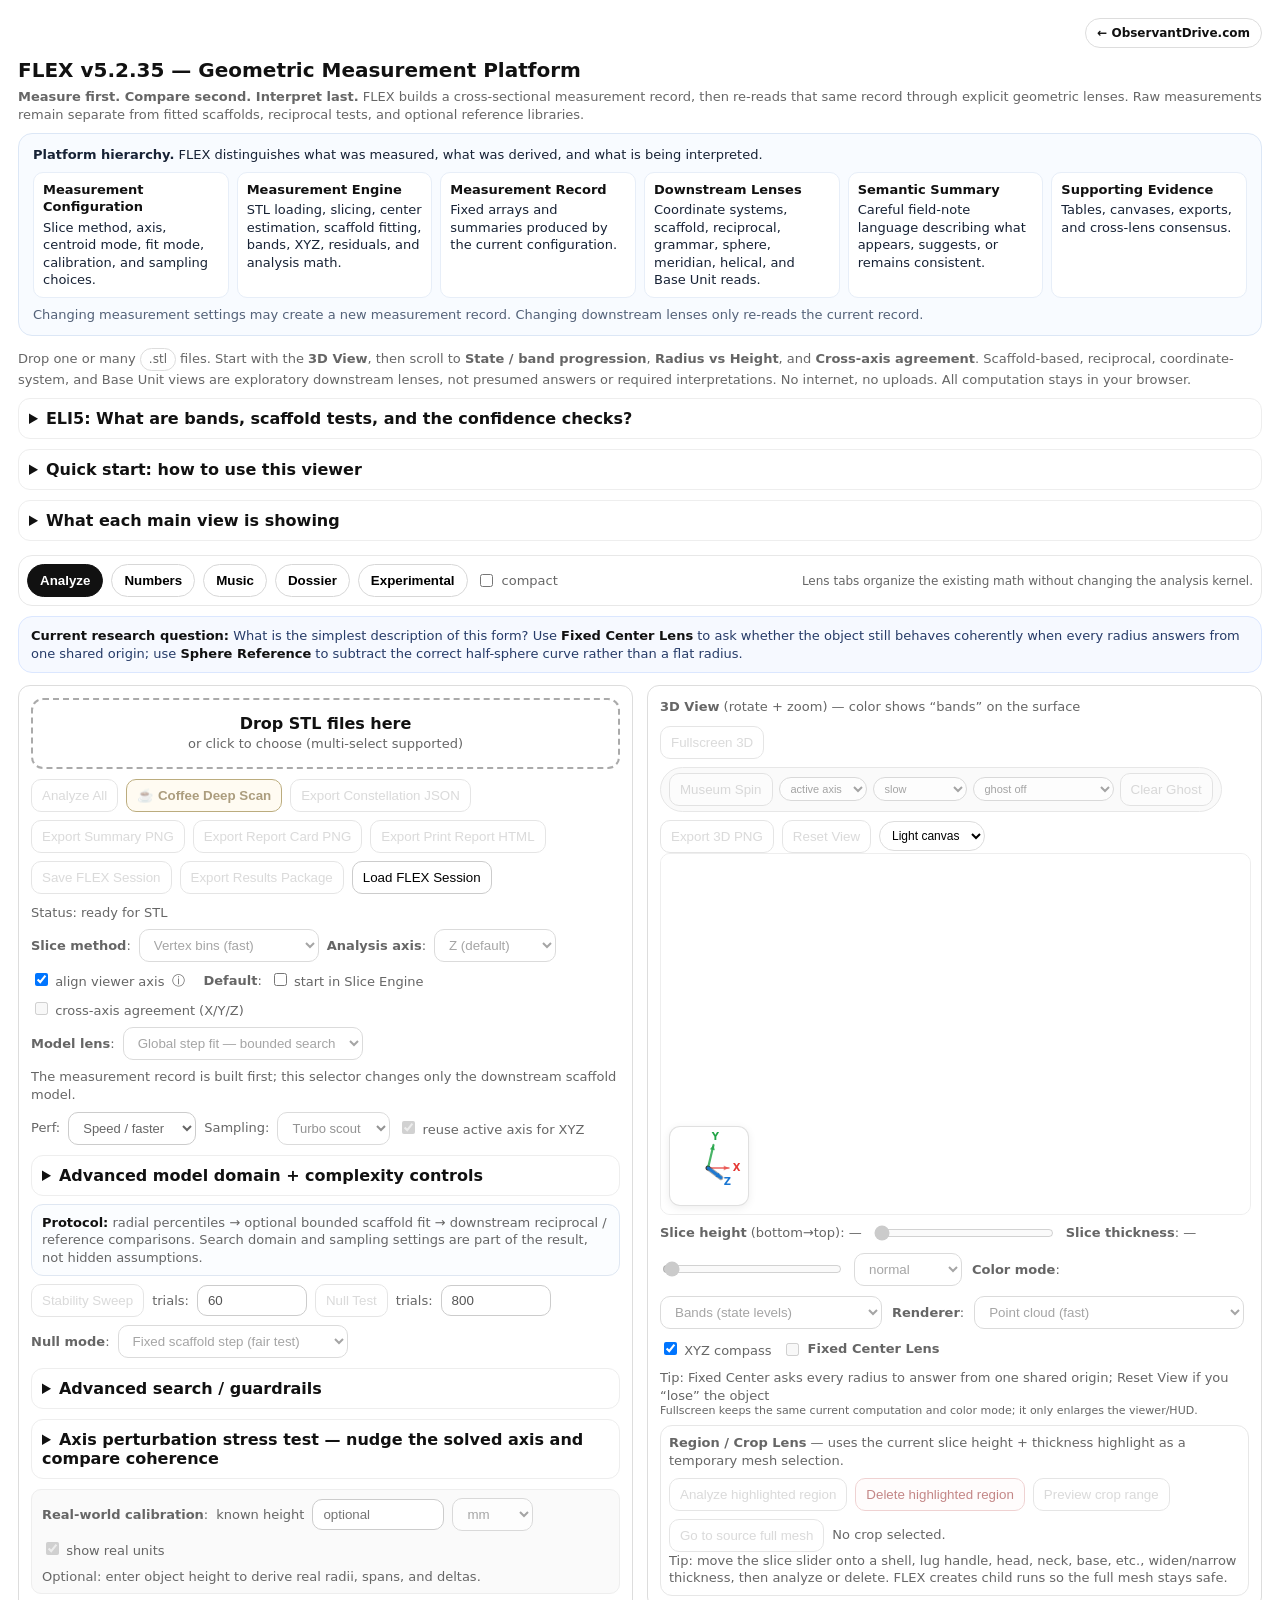
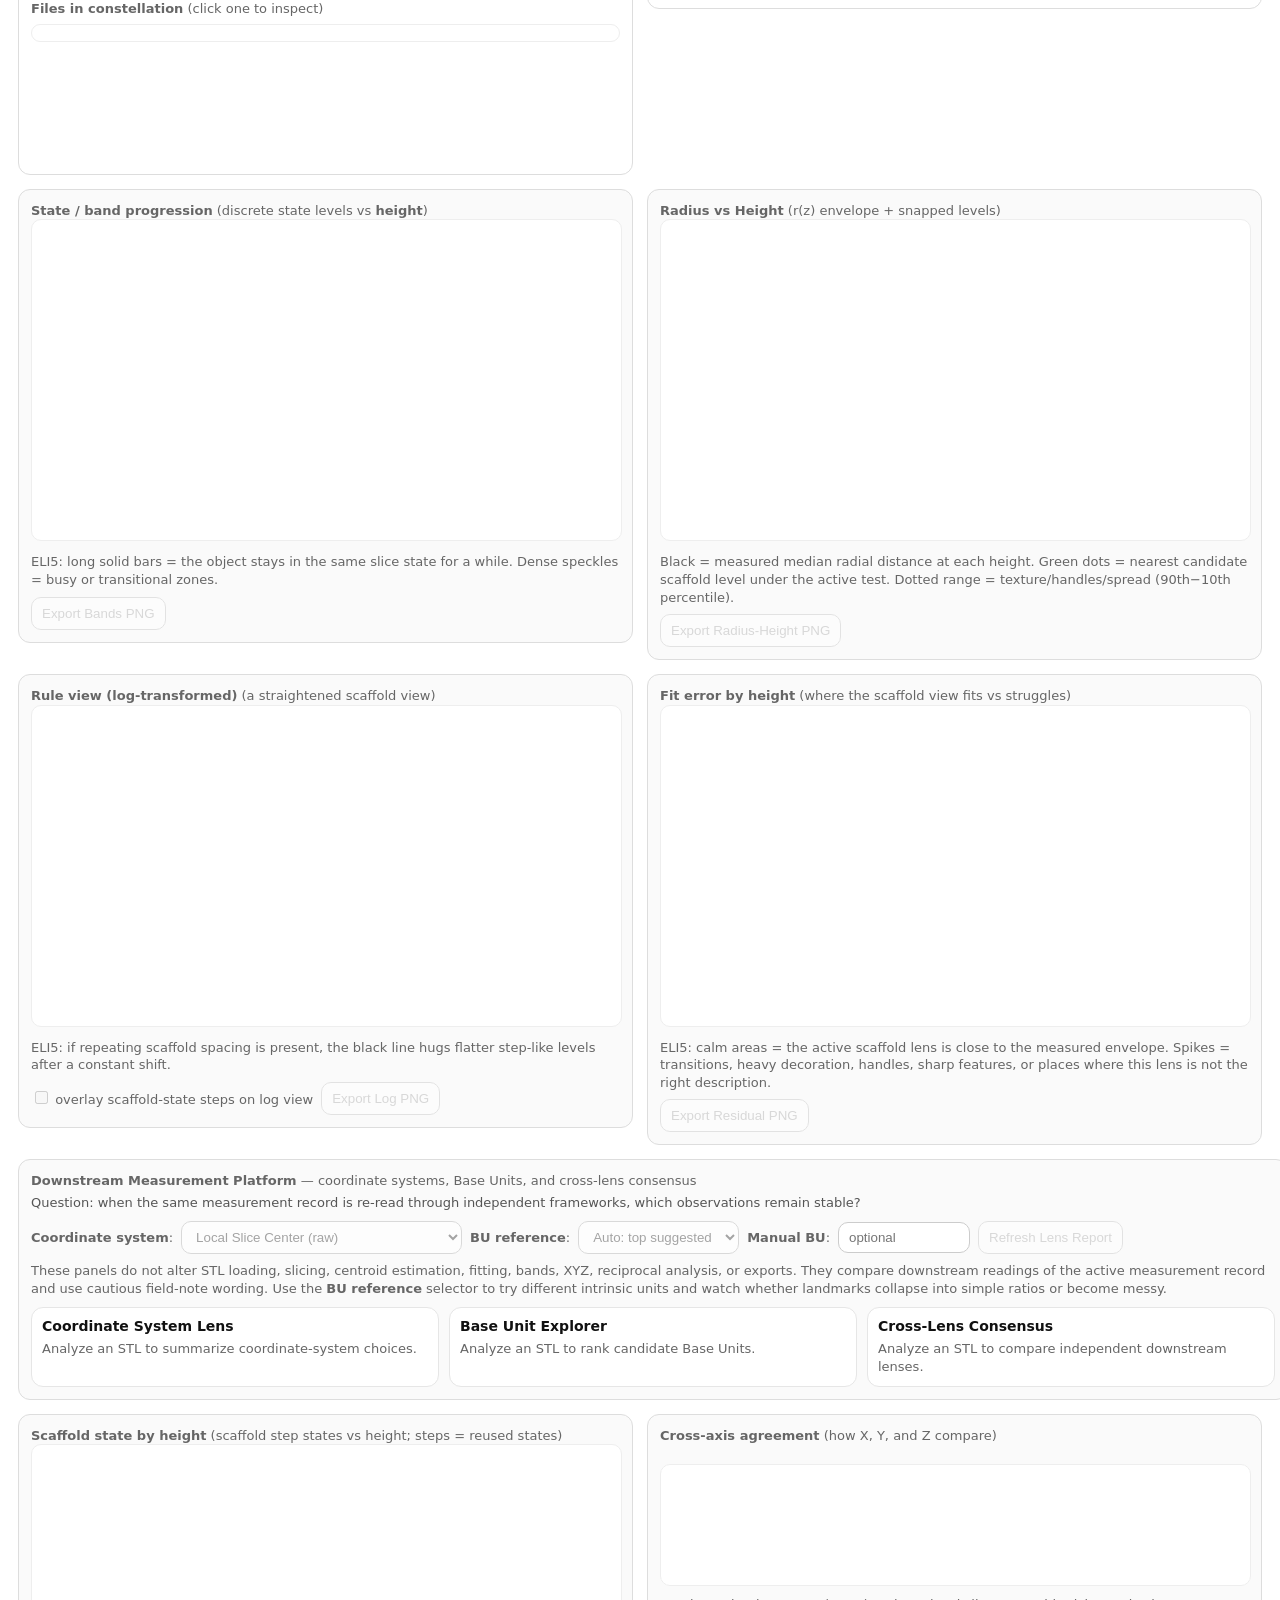
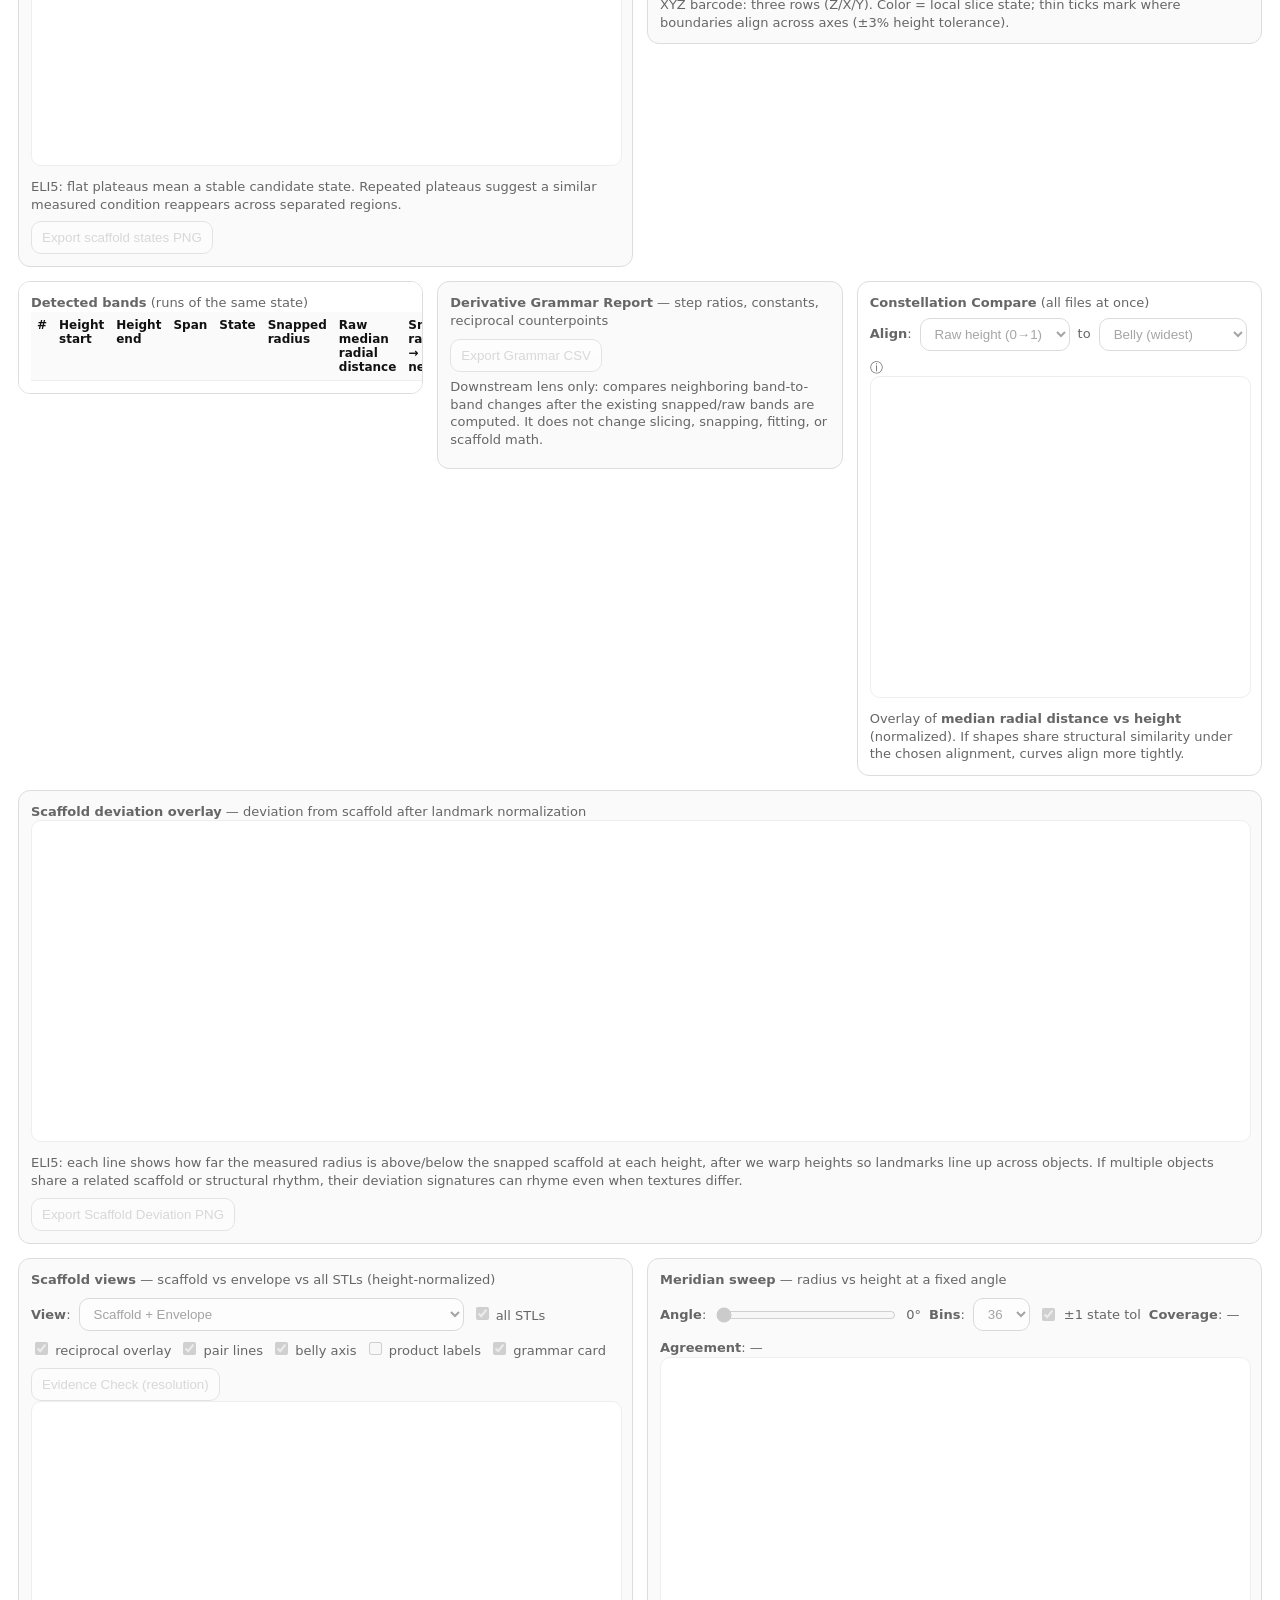
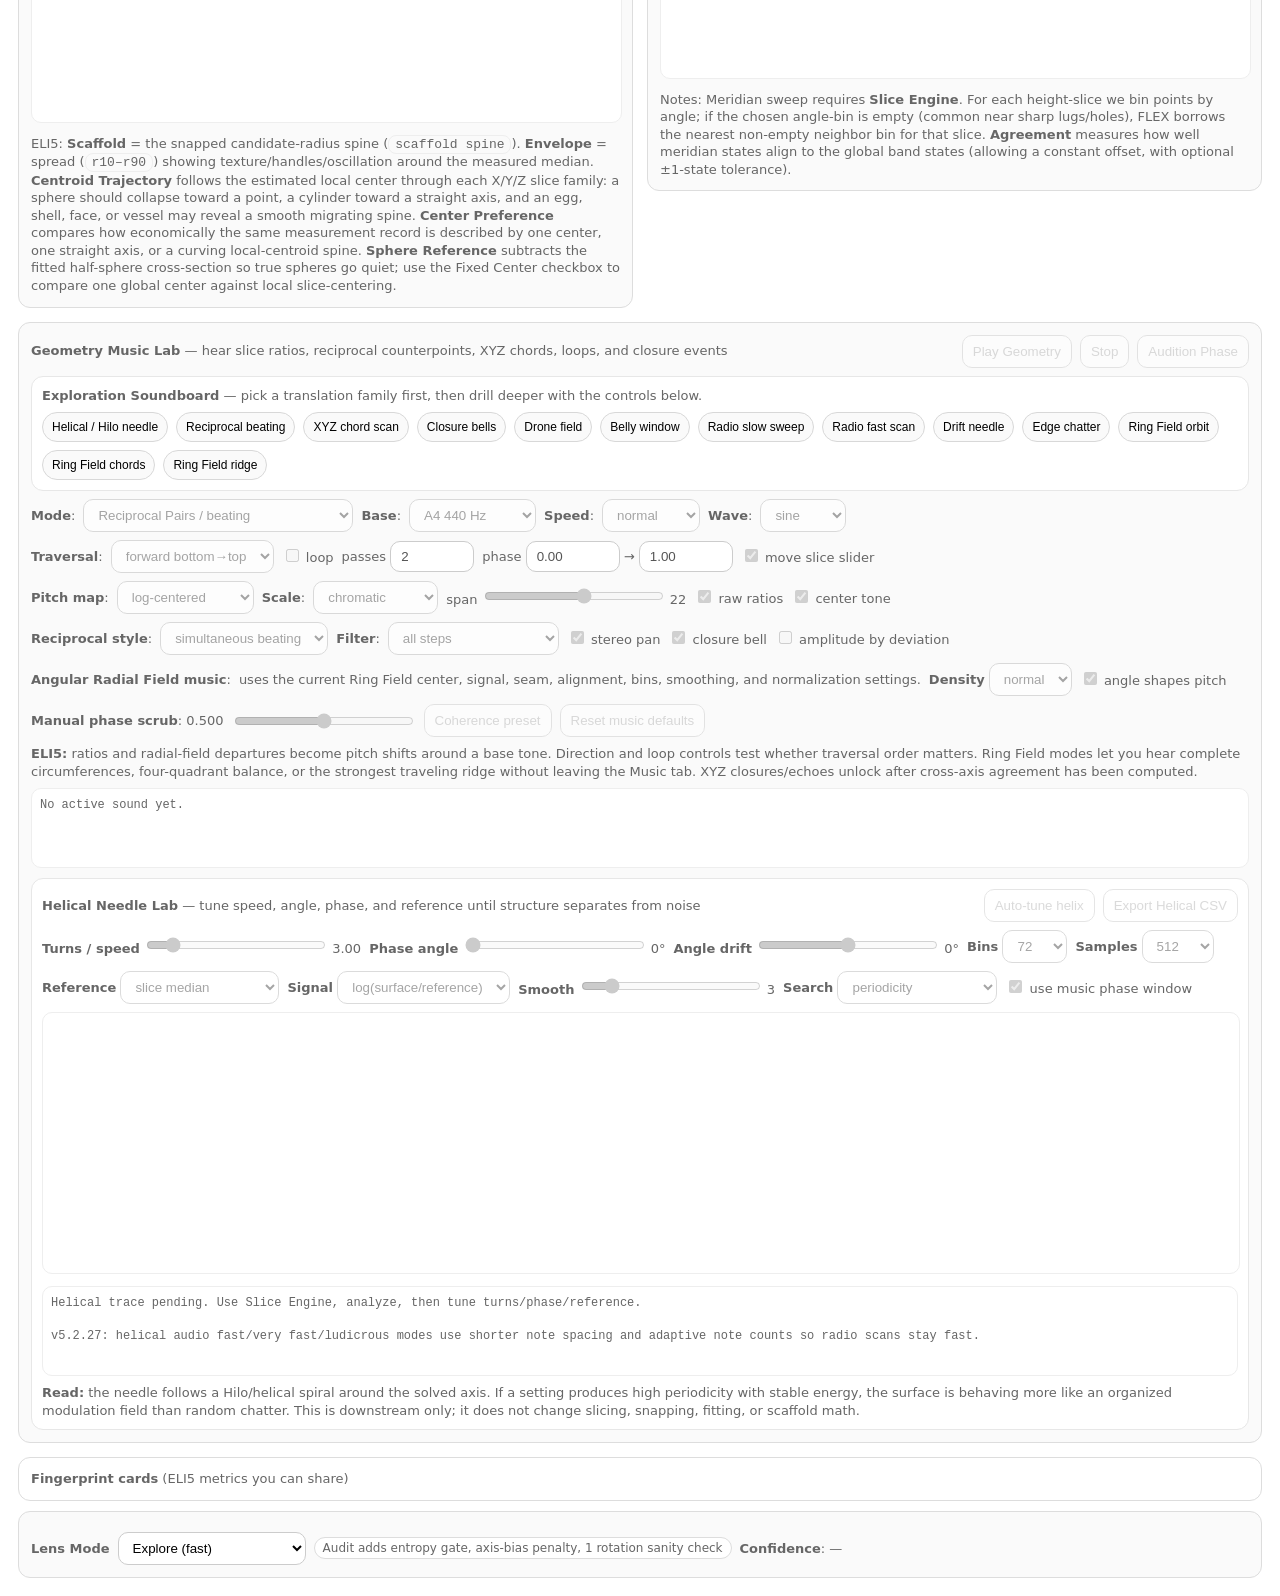
==== commit 7f0d3ddb: "Add files via upload" ====
--- a/flex3d.html
+++ b/flex3d.html
@@ -4,8 +4,7 @@
 <head>
 <meta charset="utf-8"/>
 <meta name="viewport" content="width=device-width,initial-scale=1"/>
-<title>FLEX 3D Insider Lab | Observant Drive</title>
-<meta name="robots" content="noindex,nofollow"/>
+<title>FLEX v5.2.35 — Scientific Cleanliness Pass</title>
 <style>
   :root{
     --bg:#ffffff; --fg:#111; --muted:#666; --line:#e8e8e8; --card:#fafafa;
@@ -103,6 +102,13 @@
   .jumpFlash{background:#f3f7ff;border-color:#9bb4ff}
   .glWrap{position:relative;width:100%;}
   .glWrap canvas{display:block;}
+  #axisCompass{
+    position:absolute;left:9px;bottom:9px;width:78px;height:78px;
+    pointer-events:none;background:rgba(255,255,255,.82);border:1px solid rgba(0,0,0,.12);
+    border-radius:11px;box-shadow:0 2px 8px rgba(0,0,0,.07);z-index:4;
+    backdrop-filter:blur(4px);
+  }
+  body.flexCanvasDark #axisCompass{background:rgba(8,8,8,.76);border-color:rgba(255,255,255,.18);}
   #ghostCanvas{position:absolute;inset:0;width:100%;height:100%;pointer-events:none;opacity:.92;mix-blend-mode:multiply;display:none;background:transparent;}
   #ghostCanvas.crtGhost{mix-blend-mode:screen;opacity:.72;filter:contrast(1.35) saturate(1.6);}
   #ghostCanvas.edgeGhost{mix-blend-mode:multiply;opacity:.88;filter:contrast(1.6) grayscale(.2);}
@@ -142,66 +148,77 @@
   body.flexCanvasDark #viewerCard .small, body.flexCanvasDark #viewerCard .viewerHudNote{color:#bbb}
   .researchBanner{border:1px solid #dbe7ff;background:#f6f9ff;border-radius:14px;padding:10px 12px;margin:10px 0;color:#263b68}
   .researchBanner b{color:#111}
+  .platformFrame{border:1px solid #dce7f6;background:#f8fbff;border-radius:14px;padding:12px 14px;margin:10px 0 12px 0;color:#172235}
+  .platformFlow{display:grid;grid-template-columns:repeat(auto-fit,minmax(170px,1fr));gap:8px;margin-top:8px}
+  .platformStep{border:1px solid #e7eef8;background:#fff;border-radius:10px;padding:8px 9px}
+  .platformStep b{display:block;color:#111;margin-bottom:3px}
+  .platformNote{margin-top:8px;color:#536178}
+  .lensPanelGrid{display:grid;grid-template-columns:repeat(auto-fit,minmax(280px,1fr));gap:10px;margin-top:10px}
+  .lensPanel{border:1px solid #e6e6e6;background:#fff;border-radius:12px;padding:10px}
+  .lensPanel h3{margin:0 0 6px 0;font-size:14px}
+  .lensMetricGrid{display:grid;grid-template-columns:repeat(auto-fit,minmax(130px,1fr));gap:6px;margin-top:8px}
+  .lensMetric{border:1px solid #eee;border-radius:10px;padding:6px 7px;background:#fafafa}
+  .lensMetric b{display:block;font-size:11px;color:#666;font-weight:650}
+  .lensMetric span{font-family:var(--mono);font-size:12px;color:#111}
+  .lensScoreBar{height:8px;border:1px solid #e4e4e4;border-radius:999px;overflow:hidden;background:#eee;margin-top:4px}
+  .lensScoreBar>i{display:block;height:100%;background:#111;width:0%}
+  .lensTableWrap{max-height:300px;overflow:auto;border:1px solid #eee;border-radius:10px;background:#fff;margin-top:8px}
+  .lensQuestion{color:#555;margin-top:4px}
+
+  .buRoundFlag{display:inline-block;margin-left:6px;border:1px solid #d8d8d8;border-radius:999px;padding:1px 6px;background:#fff;font-family:var(--mono);font-size:10px;color:#333}
+  .buDuplicateNote{display:block;color:#777;font-size:11px;margin-top:2px}
+  .buNormGrid{display:grid;grid-template-columns:repeat(auto-fit,minmax(145px,1fr));gap:6px;margin-top:8px}
+  .buNormCell{border:1px solid #eee;background:#fafafa;border-radius:10px;padding:6px 7px}
+  .buNormCell b{display:block;font-size:11px;color:#666;font-weight:650}
+  .buNormCell span{font-family:var(--mono);font-size:12px;color:#111}
+  .buControls{border:1px solid #e8e8e8;background:#fff;border-radius:12px;padding:8px;margin-top:8px}
+  .buControls select{max-width:260px}
+  .buSelected{background:#f6fbff}
+  .buRecipe{border:1px solid #e9e9e9;background:#fcfcfc;border-radius:12px;padding:9px;margin-top:8px}
+  .buScoreExplain{display:grid;grid-template-columns:repeat(auto-fit,minmax(170px,1fr));gap:6px;margin-top:8px}
+  .buScoreExplain div{border:1px solid #eee;border-radius:10px;background:#fff;padding:6px 7px}
   .fixedCenterHot{background:#eefaf2;border-color:#b8dfc4}
   .fixedCenterWarn{background:#fff8e8;border-color:#ead09a}
+
+  /* v5.2.34 Living Spine calibration + physical Ring Field */
+  .homeNav{display:flex;justify-content:flex-end;align-items:center;margin:0 0 10px 0}
+  .homeNav a{display:inline-flex;align-items:center;gap:6px;padding:7px 11px;border:1px solid #ddd;border-radius:999px;color:#111;text-decoration:none;background:#fff;font-size:12px;font-weight:650}
+  .homeNav a:hover{background:#f6f6f6}
+  .ringFieldLab{border:1px solid #dfe7f2;border-radius:12px;background:#fbfdff;padding:10px;margin-top:10px}
+  .ringMetric{display:inline-block;border:1px solid #d8e2ef;background:#fff;border-radius:999px;padding:3px 8px;margin:2px;font-family:var(--mono);font-size:11px}
+  .protocolAudit{border:1px solid #dfe7f2;background:#fbfdff;border-radius:12px;padding:9px 10px;margin-top:8px}
+  .protocolAudit b{color:#111}.advancedGrid{display:flex;gap:8px;flex-wrap:wrap;align-items:center;margin-top:8px}
   @media print{.flexTabBar,.dossierActions{display:none!important}.dossierViewer{max-height:none;overflow:visible;border:0;padding:0}.dossierViewer table{display:table;white-space:normal;overflow:visible}.dossierViewer .reportScroll{max-height:none;overflow:visible}.dossierViewer figure{break-inside:avoid}}
-
-  /* Observant Labs polish — lightweight wrapper only; does not change FLEX math or UI behavior */
-  .observantTopNav{
-    position:sticky;top:0;z-index:9998;margin:-18px -18px 14px -18px;
-    display:flex;align-items:center;justify-content:space-between;gap:12px;flex-wrap:wrap;
-    padding:10px 18px;border-bottom:1px solid #dfeee0;background:rgba(250,255,250,.94);
-    backdrop-filter:blur(8px);box-shadow:0 6px 24px rgba(0,0,0,.045)
-  }
-  .observantBrand{font-weight:800;letter-spacing:.14em;text-transform:uppercase;font-size:12px;color:#132313}
-  .observantLinks{display:flex;gap:8px;align-items:center;flex-wrap:wrap}
-  .observantLinks a{
-    display:inline-flex;align-items:center;justify-content:center;border:1px solid #cfe7cf;
-    border-radius:999px;padding:7px 10px;background:#fff;color:#142114;text-decoration:none;
-    text-transform:uppercase;letter-spacing:.10em;font-size:11px;font-weight:700
-  }
-  .observantLinks a:hover{background:#f0fff0;border-color:#8fd68f}
-  .labIntro{
-    border:1px solid #d8ead8;border-radius:14px;background:linear-gradient(135deg,#fbfffb,#f5fff5);
-    padding:12px 14px;margin:10px 0 12px 0;color:#172417
-  }
-  .labIntro b{color:#000}
-  .labIntro ul{margin:7px 0 0 18px;padding:0}
-  .labIntro li{margin:3px 0}
-  @media(max-width:850px){
-    .observantTopNav{position:static;margin:-18px -18px 12px -18px}
-    .observantLinks a{font-size:10px;padding:6px 8px}
-  }
 
 </style>
 </head>
 <body>
-<nav class="observantTopNav" aria-label="Observant Labs navigation">
-  <div class="observantBrand">Observant Labs · FLEX 3D</div>
-  <div class="observantLinks">
-    <a href="/">Observant Drive</a>
-    <a href="/features.html">Features</a>
-    <a href="/academy.html">Academy</a>
+<nav class="homeNav" aria-label="Observant Drive"><a href="https://observantdrive.com/">← ObservantDrive.com</a></nav>
+<h1>FLEX v5.2.35 — Geometric Measurement Platform</h1>
+<div class="small"><b>Measure first. Compare second. Interpret last.</b> FLEX builds a cross-sectional measurement record, then re-reads that same record through explicit geometric lenses. Raw measurements remain separate from fitted scaffolds, reciprocal tests, and optional reference libraries.</div>
+<div class="platformFrame small">
+  <b>Platform hierarchy.</b> FLEX distinguishes what was measured, what was derived, and what is being interpreted.
+  <div class="platformFlow">
+    <div class="platformStep"><b>Measurement Configuration</b> Slice method, axis, centroid mode, fit mode, calibration, and sampling choices.</div>
+    <div class="platformStep"><b>Measurement Engine</b> STL loading, slicing, center estimation, scaffold fitting, bands, XYZ, residuals, and analysis math.</div>
+    <div class="platformStep"><b>Measurement Record</b> Fixed arrays and summaries produced by the current configuration.</div>
+    <div class="platformStep"><b>Downstream Lenses</b> Coordinate systems, scaffold, reciprocal, grammar, sphere, meridian, helical, and Base Unit reads.</div>
+    <div class="platformStep"><b>Semantic Summary</b> Careful field-note language describing what appears, suggests, or remains consistent.</div>
+    <div class="platformStep"><b>Supporting Evidence</b> Tables, canvases, exports, and cross-lens consensus.</div>
   </div>
-</nav>
-<h1>FLEX 3D Insider Lab — Cross-Section Geometry Explorer</h1>
-<div class="labIntro small">
-  <b>Private experimental research tool.</b> FLEX 3D reads local geometry from an uploaded STL in your browser, slices the form along X, Y, or Z, and reports how those cross-sections behave through the object. It is built to help inspect shape relationships, drift, repeated states, spherical residuals, and cross-axis agreement without assuming one explanation in advance.
-  <ul>
-    <li><b>What is measured:</b> slice height, median radius/width, local spread, envelope shape, centroid behavior, band/state reuse, residual error, and X/Y/Z agreement.</li>
-    <li><b>What is reported:</b> structural bands, transitions, scaffold-fit lenses, sphere-reference residuals, reciprocal/mirror behavior, and shareable visual reports.</li>
-    <li><b>How to use it:</b> drop an STL, run Analyze All, inspect the 3D view, then compare Width vs Height, State / Band Progression, and Cross-axis Agreement.</li>
-  </ul>
+  <div class="platformNote">Changing measurement settings may create a new measurement record. Changing downstream lenses only re-reads the current record.</div>
 </div>
 <div class="small">
-Drop one or many <span class="pill">.stl</span> files. FLEX runs locally: no model upload, no cloud processing, and no internet connection required after the page loads. Scaffold-based views are included as exploratory lenses, not as proof of intent or a required interpretation.
+Drop one or many <span class="pill">.stl</span> files. Start with the <b>3D View</b>, then scroll to <b>State / band progression</b>, <b>Radius vs Height</b>, and <b>Cross-axis agreement</b>.
+Scaffold-based, reciprocal, coordinate-system, and Base Unit views are exploratory downstream lenses, not presumed answers or required interpretations.
+No internet, no uploads. All computation stays in your browser.
 </div>
 
 <details style="margin-top:10px">
-  <summary>Plain-English guide: what FLEX measures and what the confidence checks mean</summary>
-  <div class="small" style="margin-top:8px"><p><b>Loaf of bread.</b> FLEX slices bottom→top. Each slice measures “typical width.”</p>
+  <summary>ELI5: What are bands, scaffold tests, and the confidence checks?</summary>
+  <div class="small" style="margin-top:8px"><p><b>Loaf of bread.</b> FLEX slices bottom→top. Each slice measures “typical radial distance.”</p>
     <p><b>Bands</b> happen when many neighboring slices land on the same width “shelf.” That becomes a long bar in the band plot and a consistent color ring in 3D.</p>
-    <p><b>Scaffold test</b>: one neutral lens asks whether measured widths tend to sit near <b>repeatable candidate scaffold steps</b>. The reference scaffold step <code class="k">√6/2 ≈ 1.224745</code> is only a comparison corridor; you can also fit the scaffold step by grid search or use segmented scans. FLEX is not assuming a named pattern in advance.</p>
+    <p><b>Scaffold test.</b> An optional model asks whether measured radial distances can be summarized by repeated multiplicative steps. FLEX estimates the step from a disclosed search domain; no named constant is used as the default measurement reference.</p>
     <p><b>Stability Sweep</b>: jitter the knobs many times. If purity stays high and the <b>scaffold step</b> doesn’t drift, it’s “hard to shake.”</p>
     <p><b>Null Test</b>: keep big shape, scramble small wiggles. If nulls rarely beat real purity+fit, it’s less likely a mirage.</p>
     <p><b>Slice Engine</b>: intersects <b>triangles</b> with planes (not vertices), reducing mesh-density illusions.</p>
@@ -209,34 +226,34 @@
 
     <p><b>Reciprocal traversal check.</b> FLEX now compares mirrored regions around the belly/widest point. It asks whether expansion on one side is balanced by contraction on the other side, using log-ratio closure where <code class="k">log(r_left)+log(r_right)≈0</code>. This is a structure-finding lens, not a proof of intent.</p>
 
-    <p><b>How to read “Width vs Height”.</b> The <b>black</b> line is the measured <b>median width</b> at each height slice. The <b>light gray</b> lines are the spread (10th–90th percentile) — think <i>handles / texture / local bumps</i>. The <b>green</b> marks are the <b>closest scaffold level</b> (<code class="k">scaffold spine</code>) under the active scaffold test.</p>
+    <p><b>How to read “Radius vs Height”.</b> The <b>black</b> line is the measured <b>median radial distance</b> at each height slice. The <b>light gray</b> lines are the spread (10th–90th percentile) — think <i>handles / texture / local bumps</i>. The <b>green</b> marks are the <b>closest scaffold level</b> (<code class="k">scaffold spine</code>) under the active scaffold test.</p>
     <p><b>A “band”</b> is not “FLEX painted stripes.” It’s a run of heights where the measured geometry remains close to the same candidate state under the active lens, so the snapped level <code class="k">scaffold spine = scale·step^state</code> stays stable. That can look cylindrical if the real shape is cylindrical, but it can also happen on tapered or curved regions: the black line can drift within the gray spread while still repeatedly returning to a nearby shelf.</p>
 
   </div>
 </details>
 
 <details style="margin-top:10px">
-  <summary>Quick start: first 5 minutes with FLEX 3D</summary>
+  <summary>Quick start: how to use this viewer</summary>
   <div class="small" style="margin-top:8px">
     <p><b>1.</b> Load one or more STL files, then click <b>Analyze All</b>.</p>
     <p><b>2.</b> Start with the <b>3D View</b>. Use it to see broad coherence, drift, texture, and transitions on the surface.</p>
-    <p><b>3.</b> Scroll to <b>State / band progression</b> and <b>Width vs Height</b> for the fastest structural read.</p>
+    <p><b>3.</b> Scroll to <b>State / band progression</b> and <b>Radius vs Height</b> for the fastest structural read.</p>
     <p><b>4.</b> Use <b>Cross-axis agreement</b> when you want to compare how the object behaves across X, Y, and Z rather than assuming one privileged orientation.</p>
     <p><b>5.</b> Treat scaffold-based views as one lens among several. They can be revealing, but they are not the only thing FLEX is looking for.</p>
   </div>
 </details>
 
 <details style="margin-top:10px">
-  <summary>What each main view reports</summary>
+  <summary>What each main view is showing</summary>
   <div class="small" style="margin-top:8px">
     <p><b>3D View:</b> surface coloring for state reuse, texture strength, or cross-axis convergence.</p>
     <p><b>State / band progression:</b> where slice states persist, switch, or cluster with height.</p>
-    <p><b>Width vs Height:</b> measured envelope versus the nearest active scaffold level.</p>
-    <p><b>Rule view (log-transformed):</b> a transformed lens that makes candidate repeated spacing easier to inspect without treating it as proven in advance.</p>
+    <p><b>Radius vs Height:</b> measured envelope versus the nearest active scaffold level.</p>
+    <p><b>Rule view (log-transformed):</b> a transformed lens that makes candidate repeated spacing easier to inspect without treating it as settled in advance.</p>
     <p><b>Fit error by height:</b> where scaffold behavior matches cleanly and where it breaks down.</p>
     <p><b>Scaffold state by height:</b> whether a scaffold state stays stable, jumps, or reappears in separated regions.</p>
     <p><b>Cross-axis agreement:</b> where X, Y, and Z produce compatible signals, where they differ, and where transitions may align across orientations.</p>
-    <p><b>Scaffold deviation overlay:</b> how measured width departs from the active scaffold after landmark normalization.</p>
+    <p><b>Scaffold deviation overlay:</b> how measured radius departs from the active scaffold after landmark normalization.</p>
     <p><b>Meridian sweep:</b> angle-specific behavior, useful when lugs, handles, or asymmetry matter.</p>
   </div>
 </details>
@@ -342,48 +359,50 @@
 
       <span class="small" style="margin-left:10px"><b>Default</b>:</span>
       <label class="small"><input id="defaultSlice" type="checkbox"/> start in Slice Engine</label>
+      <label class="small" title="Compute the same active measurement protocol across X, Y, and Z for cross-axis comparison."><input id="xyzCoherence" type="checkbox" disabled/> cross-axis agreement (X/Y/Z)</label>
     </div>
 
     <div class="miniRow">
-      <span class="small"><b>Analysis mode</b>:</span>
-      <select id="fitMode" disabled>
-        <option value="fixed">Reference corridor test (√6/2)</option>
-        <option value="fit">Best-fit scaffold test</option>
-        <option value="piecewise">Segmented scaffold scan</option>
+      <span class="small"><b>Model lens</b>:</span>
+      <select id="fitMode" disabled title="Optional model applied after the radial measurement record is built.">
+        <option value="fit" selected>Global step fit — bounded search</option>
+        <option value="piecewise">Segmented step fit — exploratory</option>
       </select>
-
-      <span class="small">step range:</span>
-      <input id="kMin" type="number" step="0.001" value="1.120" style="width:92px" disabled/>
-      <input id="kMax" type="number" step="0.001" value="1.320" style="width:92px" disabled/>
+      <span class="small">The measurement record is built first; this selector changes only the downstream scaffold model.</span>
       <span class="small">Perf:</span>
-      <select id="perfMode" class="small" title="Speed runs fewer UI yields (faster but riskier on huge meshes). Stability yields more often to reduce 'wait/kill' prompts and WebGL resets.">
+      <select id="perfMode" class="small" title="Speed runs fewer UI yields. Stability yields more often to reduce browser stalls.">
         <option value="stability">Stability / safer</option>
         <option value="speed" selected>Speed / faster</option>
       </select>
-      <span class="small">Math speed:</span>
-      <select id="mathSpeedMode" class="small" title="Non-destructive sampling profile. Full preserves current sampling. Preview/Turbo reduce slice/vertex sampling for faster scouts and XYZ, without changing the math kernel.">
+      <span class="small">Sampling:</span>
+      <select id="mathSpeedMode" class="small" title="Sampling profile only. Preview and Turbo reduce samples; they do not alter formulas.">
         <option value="full">Full fidelity</option>
         <option value="preview">Preview fast</option>
-        <option value="turbo" selected>Turbo XYZ / vertex hack</option>
+        <option value="turbo" selected>Turbo scout</option>
       </select>
-      <label class="small" title="When XYZ is enabled, reuse the active-axis result if it is already one of Z/X/Y so cross-axis only computes the missing axes."><input id="xyzReuseActive" type="checkbox" checked/> reuse active axis for XYZ</label>
-
-      <input id="kStep" type="number" step="0.0001" value="0.0015" style="width:92px" disabled/>
-    
-    <div class="miniRow" id="piecewiseRow" style="display:none">
-      <span class="small"><b>Segmented scaffold controls</b>:</span>
-      <span class="small">segmentation penalty</span>
-      <input id="bandPenalty" type="number" step="0.001" value="0.020" style="width:92px" disabled/>
-      <span class="small">minimum segment length</span>
-      <input id="minBandSlices" type="number" min="6" max="300" value="18" style="width:92px" disabled/>
-      <span class="small">maximum segments</span>
-      <input id="maxBands" type="number" min="2" max="2000" value="200" style="width:92px" disabled/>
-      <label class="small" title="Compute X/Y/Z agreement (adds extra analyses).">
-        <input id="xyzCoherence" type="checkbox" disabled/> cross-axis agreement (X/Y/Z)
-      </label>
-      <span class="small" title="Penalty must be paid by improved fit. Increase penalty to reduce over-segmentation.">ⓘ</span>
+      <label class="small" title="Reuse the active-axis result when cross-axis analysis is enabled."><input id="xyzReuseActive" type="checkbox" checked/> reuse active axis for XYZ</label>
     </div>
-</div>
+
+    <details style="margin-top:10px">
+      <summary>Advanced model domain + complexity controls</summary>
+      <div class="small" style="margin-top:6px">The fitted step is discovered only inside this declared domain. Changing the domain can change the result; exports record it. Segmented mode adds local fits and therefore requires stronger stability checks.</div>
+      <div class="advancedGrid">
+        <span class="small"><b>Step search domain</b></span>
+        <label class="small">min <input id="kMin" type="number" step="0.001" value="1.050" style="width:92px" disabled/></label>
+        <label class="small">max <input id="kMax" type="number" step="0.001" value="2.000" style="width:92px" disabled/></label>
+        <label class="small">increment <input id="kStep" type="number" step="0.0001" value="0.0020" style="width:92px" disabled/></label>
+      </div>
+      <div class="miniRow" id="piecewiseRow" style="display:none">
+        <span class="small"><b>Segmented model</b>:</span>
+        <label class="small">complexity penalty <input id="bandPenalty" type="number" step="0.001" value="0.020" style="width:92px" disabled/></label>
+        <label class="small">minimum segment slices <input id="minBandSlices" type="number" min="6" max="300" value="18" style="width:92px" disabled/></label>
+        <label class="small">maximum segments <input id="maxBands" type="number" min="2" max="2000" value="200" style="width:92px" disabled/></label>
+      </div>
+    </details>
+
+    <div id="protocolAudit" class="protocolAudit small">
+      <b>Protocol:</b> radial percentiles → optional bounded scaffold fit → downstream reciprocal / reference comparisons. Search domain and sampling settings are part of the result, not hidden assumptions.
+    </div>
 
     <div class="miniRow">
       <button id="stabilitySweep" disabled>Stability Sweep</button>
@@ -403,7 +422,7 @@
 
     <details style="margin-top:10px">
       <summary>Advanced search / guardrails</summary>
-      <div class="small" style="margin-top:6px">Use these when you want to scout candidate scaffold spacing, compare a reference scaffold to a best-fit scaffold, or flag trivial/degenerate solutions.</div>
+      <div class="small" style="margin-top:6px">Use these to inspect search-domain sensitivity and flag trivial or degenerate solutions. Candidate spacing is estimated from the object inside the declared domain.</div>
       <div class="card" style="margin-top:10px;padding:10px">
       <div class="miniRow" style="align-items:center;gap:10px;flex-wrap:wrap">
         <b class="small">Scout / guardrails</b>
@@ -417,7 +436,7 @@
         <input id="scoutMax" type="number" step="0.01" value="2.50" style="width:88px" disabled/>
         <input id="scoutStep" type="number" step="0.001" value="0.005" style="width:88px" disabled/>
         <button id="scoutBtn" disabled>Scout (top 8)</button>
-        <button id="showdownBtn" disabled>Showdown (reference √6/2 vs best-fit)</button>
+        <button id="showdownBtn" disabled>Search-domain audit</button>
       </div>
       <div class="small tight" id="guardOut" style="margin-top:6px"></div>
       <div class="small tight" id="scoutOut" style="margin-top:6px"></div>
@@ -463,7 +482,7 @@
         <option value="in">inches</option>
       </select>
       <label class="small"><input id="showRealUnits" type="checkbox" checked/> show real units</label>
-      <span class="small" id="realScaleInfo">Optional: enter object height to derive real widths, spans, and deltas.</span>
+      <span class="small" id="realScaleInfo">Optional: enter object height to derive real radii, spans, and deltas.</span>
     </div>
 
     <div class="small tight">
@@ -476,7 +495,7 @@
 
   <div class="card" id="viewerCard">
     <div class="rightHeader">
-      <div class="small"><b>3D View</b> (rotate + zoom) — color shows the active measurement lens on the surface</div>
+      <div class="small"><b>3D View</b> (rotate + zoom) — color shows “bands” on the surface</div>
       <div style="display:flex;gap:8px;align-items:center;flex-wrap:wrap">
         <button id="fullscreen3D" disabled>Fullscreen 3D</button>
         <span class="museumCtl" title="Downstream viewer-only rotation. Does not change analysis, slicing, fitting, or math.">
@@ -511,7 +530,7 @@
         <button id="resetView" disabled>Reset View</button>
       </div>
     </div>
-    <div class="glWrap"><canvas id="glCanvas" style="height:360px" width="1000" height="360"></canvas><canvas id="ghostCanvas" width="1000" height="360"></canvas></div>
+    <div class="glWrap"><canvas id="glCanvas" style="height:360px" width="1000" height="360"></canvas><canvas id="ghostCanvas" width="1000" height="360"></canvas><canvas id="axisCompass" width="208" height="208" aria-label="Rotating XYZ orientation compass"></canvas></div>
     <div class="sliderRow">
       <label class="small"><b>Slice height</b> (bottom→top): <span id="sliceLabel">—</span></label>
       <input id="sliceZ" type="range" min="0" max="1000" value="0" disabled/>
@@ -545,6 +564,7 @@
         <option value="mesh">Solid mesh (triangles)</option>
         <option value="scaffold">Scaffold rings (mean radius silhouette)</option>
       </select>
+      <label class="small" title="Viewer-only orientation guide; does not affect analysis."><input id="showAxisCompass" type="checkbox" checked/> XYZ compass</label>
       <label class="small" style="display:flex;align-items:center;gap:6px">
         <input type="checkbox" id="centerLock" disabled/>
         <span><b>Fixed Center Lens</b></span>
@@ -572,7 +592,7 @@
     <div class="small"><b>State / band progression</b> (discrete state levels vs <b>height</b>)</div>
     <canvas id="bandCanvas" width="1000" height="320"></canvas>
     <div class="small" style="margin-top:8px">
-      Read: long solid bars mean neighboring slices are staying in the same measured state. Dense speckles mark busy, noisy, or transitional zones.
+      ELI5: long solid bars = the object stays in the same slice state for a while. Dense speckles = busy or transitional zones.
     </div>
     <div style="display:flex;gap:8px;align-items:center;flex-wrap:wrap;margin-top:8px">
       <button id="exportBands" disabled>Export Bands PNG</button>
@@ -580,13 +600,13 @@
   </div>
 
   <div class="card soft">
-    <div class="small"><b>Width vs Height</b> (r(z) envelope + snapped levels)</div>
+    <div class="small"><b>Radius vs Height</b> (r(z) envelope + snapped levels)</div>
     <canvas id="rzCanvas" width="1000" height="320"></canvas>
     <div class="small" style="margin-top:8px">
-      Black = measured median width/radius at each height. Green dots = nearest candidate scaffold level under the active lens. Gray envelope = local spread, handles, surface texture, or asymmetry (10th–90th percentile).
+      Black = measured median radial distance at each height. Green dots = nearest candidate scaffold level under the active test. Dotted range = texture/handles/spread (90th−10th percentile).
     </div>
     <div style="display:flex;gap:8px;align-items:center;flex-wrap:wrap;margin-top:8px">
-      <button id="exportRZ" disabled>Export Width-Height PNG</button>
+      <button id="exportRZ" disabled>Export Radius-Height PNG</button>
     </div>
   </div>
 </div>
@@ -596,7 +616,7 @@
     <div class="small"><b>Rule view (log-transformed)</b> (a straightened scaffold view)</div>
     <canvas id="logCanvas" width="1000" height="320"></canvas>
     <div class="small" style="margin-top:8px">
-      Read: if repeatable spacing is present under the active lens, the transformed black line tends to settle near flatter step-like levels.
+      ELI5: if repeating scaffold spacing is present, the black line hugs flatter step-like levels after a constant shift.
     </div>
     <div style="display:flex;gap:8px;align-items:center;flex-wrap:wrap;margin-top:8px">
       
@@ -611,7 +631,7 @@
     <div class="small"><b>Fit error by height</b> (where the scaffold view fits vs struggles)</div>
     <canvas id="residCanvas" width="1000" height="320"></canvas>
     <div class="small" style="margin-top:8px">
-      Read: calm areas mean the active lens is close to the measured envelope. Spikes mark transitions, handles, sharp features, heavy surface texture, or regions where this lens may not be the right description.
+      ELI5: calm areas = the active scaffold lens is close to the measured envelope. Spikes = transitions, heavy decoration, handles, sharp features, or places where this lens is not the right description.
     </div>
     <div style="display:flex;gap:8px;align-items:center;flex-wrap:wrap;margin-top:8px">
       <button id="exportResid" disabled>Export Residual PNG</button>
@@ -620,12 +640,64 @@
 </div>
 
 
+<div class="row flex-section" data-flex-section="numbers" style="margin-top:14px">
+  <div class="card soft" style="min-width:100%">
+    <div class="rightHeader">
+      <div>
+        <div class="small"><b>Downstream Measurement Platform</b> — coordinate systems, Base Units, and cross-lens consensus</div>
+        <div class="small lensQuestion">Question: when the same measurement record is re-read through independent frameworks, which observations remain stable?</div>
+      </div>
+      <div style="display:flex;gap:8px;align-items:center;flex-wrap:wrap">
+        <label class="small"><b>Coordinate system</b>:</label>
+        <select id="coordinateLensSelect" disabled>
+          <option value="local">Local Slice Center (raw)</option>
+          <option value="floating">Floating Spine (smoothed local centroid)</option>
+          <option value="axisRef">Straight Axis / Lathe Reference</option>
+          <option value="fixed">Global Reference Center</option>
+          <option value="sphere">Sphere Reference</option>
+          <option value="scaffoldRef">Scaffold / Envelope Reference</option>
+          <option value="belly">Belly-Aligned</option>
+          <option value="neck">Neck-Aligned</option>
+          <option value="landmark">Landmark-Aligned</option>
+          <option value="baseUnit">Base Unit Normalized</option>
+          <option value="user">User Defined</option>
+        </select>
+        <label class="small"><b>BU reference</b>:</label>
+        <select id="activeBUSelect" disabled title="Choose which candidate Base Unit is used for the normalized landmark read. Auto uses the highest-scoring candidate.">
+          <option value="auto">Auto: top suggested</option>
+        </select>
+        <label class="small"><b>Manual BU</b>:</label>
+        <input id="manualBUInput" type="number" min="0" step="0.0001" placeholder="optional" style="width:110px" disabled/>
+        <button id="refreshPlatformLens" disabled>Refresh Lens Report</button>
+      </div>
+    </div>
+    <div class="small" style="margin-top:8px">
+      These panels do not alter STL loading, slicing, centroid estimation, fitting, bands, XYZ, reciprocal analysis, or exports. They compare downstream readings of the active measurement record and use cautious field-note wording. Use the <b>BU reference</b> selector to try different intrinsic units and watch whether landmarks collapse into simple ratios or become messy.
+    </div>
+    <div class="lensPanelGrid">
+      <div class="lensPanel">
+        <h3>Coordinate System Lens</h3>
+        <div class="small" id="coordinateLensOut">Analyze an STL to summarize coordinate-system choices.</div>
+      </div>
+      <div class="lensPanel">
+        <h3>Base Unit Explorer</h3>
+        <div class="small" id="baseUnitExplorerOut">Analyze an STL to rank candidate Base Units.</div>
+      </div>
+      <div class="lensPanel">
+        <h3>Cross-Lens Consensus</h3>
+        <div class="small" id="crossLensConsensusOut">Analyze an STL to compare independent downstream lenses.</div>
+      </div>
+    </div>
+  </div>
+</div>
+
+
 <div class="row" style="margin-top:14px">
   <div class="card soft">
     <div class="small"><b>Scaffold state by height</b> (scaffold step states vs height; steps = reused states)</div>
     <canvas id="kCanvas" width="1000" height="320"></canvas>
     <div class="small" style="margin-top:8px">
-      Read: flat plateaus mean a stable candidate state. Repeated plateaus suggest a similar measured condition reappears in separated regions.
+      ELI5: flat plateaus mean a stable candidate state. Repeated plateaus suggest a similar measured condition reappears across separated regions.
     </div>
     <div style="display:flex;gap:8px;align-items:center;flex-wrap:wrap;margin-top:8px">
       <button id="exportK" disabled>Export scaffold states PNG</button>
@@ -645,11 +717,11 @@
 
 <div class="row" style="margin-top:14px">
   <div class="card" style="max-height:360px;overflow:auto">
-    <div class="small"><b>Detected bands</b> (continuous runs of the same measured state)</div>
+    <div class="small"><b>Detected bands</b> (runs of the same state)</div>
     <table id="bandsTbl">
       <thead>
         <tr>
-          <th>#</th><th>Height start</th><th>Height end</th><th>Span</th><th>State</th><th>Snapped width</th><th>Raw median width</th><th>Snap ratio → next</th><th>Raw ratio → next</th><th>Raw−Snap ratio Δ</th><th>Snap dir</th><th>Raw dir</th><th>Recip product</th><th>Mirror pair</th><th>Median |Δwidth|</th>
+          <th>#</th><th>Height start</th><th>Height end</th><th>Span</th><th>State</th><th>Snapped radius</th><th>Raw median radial distance</th><th>Snap ratio → next</th><th>Raw ratio → next</th><th>Raw−Snap ratio Δ</th><th>Snap dir</th><th>Raw dir</th><th>Recip product</th><th>Mirror pair</th><th>Median |Δwidth|</th>
         </tr>
       </thead>
       <tbody></tbody>
@@ -670,7 +742,7 @@
   </div>
 
   <div class="card">
-    <div class="small"><b>Constellation Compare</b> (compare multiple STL files at once)</div>
+    <div class="small"><b>Constellation Compare</b> (all files at once)</div>
         <div class="miniRow" style="margin-top:6px">
       <span class="small"><b>Align</b>:</span>
       <select id="alignMode" disabled>
@@ -687,7 +759,7 @@
     </div>
 <canvas id="compareCanvas" width="1000" height="360"></canvas>
     <div class="small" style="margin-top:8px">
-      Overlay of <b>median width vs height</b> (normalized). If shapes share structural similarity under the chosen alignment, curves align more tightly.
+      Overlay of <b>median radial distance vs height</b> (normalized). If shapes share structural similarity under the chosen alignment, curves align more tightly.
     </div>
   </div>
 </div>
@@ -698,7 +770,7 @@
     <div class="small"><b>Scaffold deviation overlay</b> — deviation from scaffold after landmark normalization</div>
     <canvas id="moneyCanvas" width="1000" height="360"></canvas>
     <div class="small" style="margin-top:8px">
-      ELI5: each line shows how far the measured width is above/below the snapped scaffold at each height, after we warp heights so landmarks line up across objects.
+      ELI5: each line shows how far the measured radius is above/below the snapped scaffold at each height, after we warp heights so landmarks line up across objects.
       If multiple objects share a related scaffold or structural rhythm, their deviation signatures can rhyme even when textures differ.
     </div>
     <div style="display:flex;gap:8px;align-items:center;flex-wrap:wrap;margin-top:8px">
@@ -718,8 +790,9 @@
           <option value="scaffold">Scaffold only (snapped r̂)</option>
           <option value="envelope">Envelope only (r10–r90)</option>
           <option value="both" selected>Scaffold + Envelope</option>
-          <option value="hologram">XYZ Scaffold Hologram / Volumetric Puzzle Field</option>
-          <option value="halfsphere">XYZ Half-Sphere Lock Lens</option>
+          <option value="centroidTrajectory">Centroid Trajectory Lens — Living XYZ Spine</option>
+          <option value="centerPreference">Center Preference Lens — Point vs Axis vs Curving Spine</option>
+          <option value="spineDiagnostics">Spine Diagnostics — drift, bend, tortuosity</option>
           <option value="reciprocal">Reciprocal traversal map (belly-outward)</option>
           <option value="bellyseed">Belly-Seed Phase Echo Lens</option>
           <option value="sphereRef">Sphere Reference Lens (fixed/local center)</option>
@@ -735,7 +808,7 @@
     </div>
     <canvas id="scaffoldCanvas" width="1000" height="360"></canvas>
     <div class="small" style="margin-top:8px">
-      ELI5: <b>Scaffold</b> = the snapped candidate-width spine (<code class="k">scaffold spine</code>). <b>Envelope</b> = spread (<code class="k">r10–r90</code>) showing texture/handles/oscillation around the measured median. <b>XYZ Scaffold Hologram</b> appears after cross-axis agreement is enabled and projects X/Y/Z scaffold spines, centroid sweeps, and bounded envelopes into one shared interpretive field. <b>Half-Sphere Lock Lens</b> compresses X/Y/Z into three faithful orthogonal 180° arcs and highlights where apexes, stable regimes, or transition boundaries co-lock. <b>Sphere Reference</b> subtracts the fitted half-sphere cross-section so true spheres go quiet; use the Fixed Center checkbox to compare one global center against local slice-centering.
+      ELI5: <b>Scaffold</b> = the snapped candidate-radius spine (<code class="k">scaffold spine</code>). <b>Envelope</b> = spread (<code class="k">r10–r90</code>) showing texture/handles/oscillation around the measured median. <b>Centroid Trajectory</b> follows the estimated local center through each X/Y/Z slice family: a sphere should collapse toward a point, a cylinder toward a straight axis, and an egg, shell, face, or vessel may reveal a smooth migrating spine. <b>Center Preference</b> compares how economically the same measurement record is described by one center, one straight axis, or a curving local-centroid spine. <b>Sphere Reference</b> subtracts the fitted half-sphere cross-section so true spheres go quiet; use the Fixed Center checkbox to compare one global center against local slice-centering.
     </div>
   </div>
 
@@ -791,6 +864,9 @@
         <button class="soundBtn" data-soundpreset="radioFast">Radio fast scan</button>
         <button class="soundBtn" data-soundpreset="driftNeedle">Drift needle</button>
         <button class="soundBtn" data-soundpreset="edgeNeedle">Edge chatter</button>
+        <button class="soundBtn" data-soundpreset="cfOrbit">Ring Field orbit</button>
+        <button class="soundBtn" data-soundpreset="cfChords">Ring Field chords</button>
+        <button class="soundBtn" data-soundpreset="cfRidge">Ring Field ridge</button>
       </div>
     </div>
 
@@ -803,6 +879,9 @@
         <option value="xyz">XYZ Chords / triple echo</option>
         <option value="closures">Closure Bells / grammar-only</option>
         <option value="helical">Helical / Hilo Needle traversal</option>
+        <option value="cfOrbit">Angular Radial Field / ring orbit</option>
+        <option value="cfChords">Angular Radial Field / quadrant chords</option>
+        <option value="cfRidge">Angular Radial Field / ridge path</option>
       </select>
       <label class="small"><b>Base</b>:</label>
       <select id="musicBase" disabled>
@@ -886,6 +965,13 @@
       <label class="small"><input id="musicAmpByDeviation" type="checkbox" disabled/> amplitude by deviation</label>
     </div>
 
+    <div class="miniRow" id="cfMusicQuickRow">
+      <span class="small"><b>Angular Radial Field music</b>:</span>
+      <span class="small">uses the current Ring Field center, signal, seam, alignment, bins, smoothing, and normalization settings.</span>
+      <label class="small"><b>Density</b> <select id="cfMusicDensity" disabled><option value="light">light</option><option value="normal" selected>normal</option><option value="dense">dense</option></select></label>
+      <label class="small"><input id="cfMusicAngleTone" type="checkbox" checked disabled/> angle shapes pitch</label>
+    </div>
+
     <div class="miniRow">
       <label class="small"><b>Manual phase scrub</b>: <span id="musicScrubLabel">0.500</span></label>
       <input id="musicScrub" type="range" min="0" max="1000" value="500" disabled/>
@@ -894,7 +980,7 @@
     </div>
 
     <div class="small" style="margin-top:8px">
-      <b>ELI5:</b> ratios become pitch shifts around a base tone. Direction and loop controls test whether traversal order matters. Reciprocal pairs can beat, alternate, or crossfade. XYZ closures/echoes unlock after cross-axis agreement has been computed; closure bells mark moments where X×Y×Z returns near 1.
+      <b>ELI5:</b> ratios and radial-field departures become pitch shifts around a base tone. Direction and loop controls test whether traversal order matters. Ring Field modes let you hear complete circumferences, four-quadrant balance, or the strongest traveling ridge without leaving the Music tab. XYZ closures/echoes unlock after cross-axis agreement has been computed.
     </div>
     <div id="musicStatus" class="small mono" style="margin-top:8px;min-height:62px;border:1px solid #eee;border-radius:10px;background:#fff;padding:8px">No active sound yet.</div>
 
@@ -927,9 +1013,40 @@
   </div>
 </div>
 
+<div class="row flex-section" data-flex-section="experimental" style="margin-top:14px">
+  <div class="card soft" style="min-width:100%">
+    <div class="ringFieldLab">
+      <div class="rightHeader">
+        <div>
+          <div class="small"><b>Ring Field — Angular Radial Unwrap</b></div>
+          <div class="small">Bins each slice by angle around the selected center and stacks the radial signal base→top. Angular ordering is reliable for star-shaped sections; concavities, holes, and multiple loops require caution.</div>
+        </div>
+        <div style="display:flex;gap:8px;flex-wrap:wrap">
+          <button id="exportRingFieldPNG" disabled>Export Ring Field PNG</button>
+          <button id="exportRingFieldCSV" disabled>Export Ring Field CSV</button>
+        </div>
+      </div>
+      <div class="miniRow">
+        <label class="small"><b>View</b> <select id="ringFieldView" disabled><option value="heatmap" selected>angular heatmap (0–360° equal width)</option><option value="traces">angular stacked traces</option><option value="ridges">angular ridge tracker</option><option value="physicalHeatmap">angular-order polyline heatmap</option><option value="physicalTraces">angular-order polyline traces</option><option value="split">split: angular + polyline length</option></select></label>
+        <label class="small"><b>Center / reference</b> <select id="ringFieldCenter" disabled><option value="localRaw">local slice centroid (raw)</option><option value="local" selected>floating spine (smoothed centroid)</option><option value="straightAxis">best straight centroid axis / lathe line</option><option value="global">single global reference center</option><option value="axis">world active-axis origin</option></select></label>
+        <label class="small"><b>Signal</b> <select id="ringFieldSignal" disabled><option value="mean" selected>deviation from slice mean</option><option value="median">deviation from slice median</option><option value="circleResidual">fitted-circle radial residual</option><option value="percent">percent from slice mean</option><option value="standard">standardized deviation (z-score)</option><option value="radius">raw radius</option></select></label>
+        <label class="small"><b>Alignment</b> <select id="ringFieldAlign" disabled><option value="manual" selected>manual/world seam</option><option value="ridge">align strongest outward ridge</option><option value="propagate">propagate seam by adjacent cross-correlation</option></select></label>
+        <label class="small"><b>Angular bins</b> <select id="ringFieldBins" disabled><option value="72">72</option><option value="120" selected>120</option><option value="180">180</option><option value="360">360</option></select></label>
+        <label class="small"><b>Seam / zero</b> <input id="ringFieldSeam" type="range" min="0" max="359" step="1" value="0" disabled/> <span id="ringFieldSeamLabel">0°</span></label>
+        <label class="small"><b>Angular smooth</b> <input id="ringFieldSmooth" type="range" min="0" max="15" step="1" value="2" disabled/> <span id="ringFieldSmoothLabel">2</span></label>
+        <label class="small"><input id="ringFieldNormalize" type="checkbox" disabled/> normalize each slice amplitude</label>
+        <label class="small"><input id="ringFieldFillMissing" type="checkbox" checked disabled/> interpolate missing angular bins</label>
+      </div>
+      <canvas id="ringFieldCanvas" width="1200" height="520" style="margin-top:8px;height:520px"></canvas>
+      <div id="ringFieldOut" class="small mono" style="margin-top:8px;min-height:62px;border:1px solid #e5ebf3;border-radius:10px;background:#fff;padding:8px">Ring Field pending. Analyze with Slice Engine, then open Experimental.</div>
+      <div class="small" style="margin-top:8px"><b>Read:</b> Angular mode makes every ring the same 0–360° width for registration. Polyline-length mode preserves cumulative length after angular sorting; it is an estimate, not a topologically reconstructed contour perimeter. Vertical/diagonal corridors can reveal stable or traveling surface features; patterns that survive center, alignment, signal, and layout changes are stronger candidates for whole-form coherence.</div>
+    </div>
+  </div>
+</div>
+
 <div class="row" style="margin-top:14px">
   <div class="card">
-    <div class="small"><b>Fingerprint cards</b> (plain-English metrics you can share)</div>
+    <div class="small"><b>Fingerprint cards</b> (ELI5 metrics you can share)</div>
     <div id="cards"></div>
   </div>
 </div>
@@ -1028,6 +1145,8 @@
   const scoutOut = $("scoutOut");
 const glCanvas = $("glCanvas");
   const ghostCanvas = $("ghostCanvas");
+  const axisCompassCanvas = $("axisCompass");
+  const showAxisCompassEl = $("showAxisCompass");
   const viewerCard = $("viewerCard");
   const fullscreen3DBtn = $("fullscreen3D");
   const museumSpinBtn = $("museumSpin");
@@ -1130,6 +1249,8 @@
   const coherencePresetBtn = $("coherencePreset");
   const resetMusicDefaultsBtn = $("resetMusicDefaults");
   const musicStatusEl = $("musicStatus");
+  const cfMusicDensityEl = $("cfMusicDensity");
+  const cfMusicAngleToneEl = $("cfMusicAngleTone");
 
   // v5.2.20: Helical Needle Lab controls — downstream surface modulation lens
   const helicalCanvas = $("helicalCanvas");
@@ -1150,6 +1271,23 @@
   const helicalUseMusicWindowEl = $("helicalUseMusicWindow");
   const helicalAutoScanBtn = $("helicalAutoScan");
   const exportHelicalCSVBtn = $("exportHelicalCSV");
+
+  // v5.2.33: Ring Field / circumferential unwrap controls
+  const ringFieldCanvas = $("ringFieldCanvas");
+  const ringFieldOut = $("ringFieldOut");
+  const ringFieldViewEl = $("ringFieldView");
+  const ringFieldCenterEl = $("ringFieldCenter");
+  const ringFieldSignalEl = $("ringFieldSignal");
+  const ringFieldAlignEl = $("ringFieldAlign");
+  const ringFieldBinsEl = $("ringFieldBins");
+  const ringFieldSeamEl = $("ringFieldSeam");
+  const ringFieldSeamLabelEl = $("ringFieldSeamLabel");
+  const ringFieldSmoothEl = $("ringFieldSmooth");
+  const ringFieldSmoothLabelEl = $("ringFieldSmoothLabel");
+  const ringFieldNormalizeEl = $("ringFieldNormalize");
+  const ringFieldFillMissingEl = $("ringFieldFillMissing");
+  const exportRingFieldPNGBtn = $("exportRingFieldPNG");
+  const exportRingFieldCSVBtn = $("exportRingFieldCSV");
 
   const setStatus = (s)=> statusEl.textContent = "Status: " + s;
 
@@ -1295,7 +1433,7 @@
   const ANALYSIS_CACHE = new Map();
   let _autoRunTimer = null;
   function currentAnalysisSignature(overrides={}){
-    const mode = overrides.fitMode ?? (fitMode ? fitMode.value : "fixed");
+    const mode = overrides.fitMode ?? (fitMode ? fitMode.value : "fit");
     const meas = overrides.measureMode ?? (measureMode ? measureMode.value : "vertex");
     const axis = (overrides.axisMode ?? (axisMode ? axisMode.value : "z")).toLowerCase();
     return JSON.stringify({
@@ -1317,7 +1455,7 @@
   }
   function currentActiveAnalysisOpts(){
     return {
-      fitMode: fitMode ? (fitMode.value || "fixed") : "fixed",
+      fitMode: fitMode ? (fitMode.value || "fit") : "fit",
       measureMode: measureMode ? (measureMode.value || "vertex") : "vertex",
       axisMode: axisMode ? (axisMode.value || "z") : "z",
       centerLockGlobal: !!(centerLock && centerLock.checked)
@@ -1525,15 +1663,21 @@
     return out;
   }
 
+  function neutralStepFromRange(range){
+    const lo=Number(range?.kMin), hi=Number(range?.kMax);
+    if(isFinite(lo) && isFinite(hi) && lo>1 && hi>lo) return Math.sqrt(lo*hi);
+    return 1.25;
+  }
+
   // -----------------------------
   // Core analysis: shared snap rule
   // -----------------------------
   function analyzeFromR50(zArr, r50, opts={}){
     const smoothWin = opts.smoothWin ?? 0;
-    const fitModeNow = opts.fitMode ?? "fixed";
+    const fitModeNow = opts.fitMode ?? "fit";
     const r50s = movingAverage(r50, smoothWin);
 
-    let k = (opts.kFixed && (fitModeNow !== "fit")) ? opts.kFixed : (Math.sqrt(6)/2);
+    let k = (opts.kFixed && (fitModeNow !== "fit")) ? opts.kFixed : neutralStepFromRange(opts.fitRange);
     if (fitModeNow === "fit"){
       k = fitK(r50s, opts.fitRange).kBest;
     }
@@ -1603,7 +1747,7 @@
     const smoothWin = opts.smoothWin ?? 0;
     const r50s = movingAverage(r50, smoothWin);
     const m = r50s.length;
-    const fitRange = opts.fitRange || {kMin:1.12,kMax:1.32,kStep:0.0015};
+    const fitRange = opts.fitRange || {kMin:1.05,kMax:2.00,kStep:0.002};
 
     const minLen = clamp(parseInt(opts.minBandSlices ?? 18,10), 6, 300);
     const bandPenalty = Math.max(0, parseFloat(opts.bandPenalty ?? 0.020));
@@ -1623,7 +1767,7 @@
       if (allowFit){
         seg = analyzeFromR50(zSub, rSub, {fitMode:"fit", smoothWin:0, fitRange});
       } else {
-        seg = analyzeFromR50(zSub, rSub, {fitMode:"fixed", smoothWin:0, fitRange, kFixed:(Math.sqrt(6)/2)});
+        seg = analyzeFromR50(zSub, rSub, {fitMode:"fixed", smoothWin:0, fitRange, kFixed:neutralStepFromRange(fitRange)});
       }
 
       // Normalize medianAbs by typical size so penalty behaves across scales.
@@ -1811,7 +1955,7 @@
     const neck = findNeck(zArr, r50s);
 
     return {
-      k: centers.length ? centers[0] : (Math.sqrt(6)/2),
+      k: centers.length ? centers[0] : neutralStepFromRange(fitRange),
       c: 0,
       s: 1,
       kBySlice,
@@ -1839,11 +1983,11 @@
   }
 
   function fitK(r50, range){
-    const rMin = range?.kMin ?? 1.12;
-    const rMax = range?.kMax ?? 1.32;
-    const step = range?.kStep ?? 0.0015;
-
-    let best = {kBest: Math.sqrt(6)/2, purity:-1, medianAbs:Infinity};
+    const rMin = range?.kMin ?? 1.05;
+    const rMax = range?.kMax ?? 2.00;
+    const step = range?.kStep ?? 0.002;
+
+    let best = {kBest: neutralStepFromRange(range), purity:-1, medianAbs:Infinity};
     for(let k=rMin;k<=rMax+1e-12;k+=step){
       const logk = Math.log(k);
       const fracs=[];
@@ -2402,7 +2546,7 @@
   // Full analyze wrapper
   // -----------------------------
   async function analyze(vertices, bbox, opts={}){
-    const fitModeNow = opts.fitMode ?? "fixed";
+    const fitModeNow = opts.fitMode ?? "fit";
     const measureNow = opts.measureMode ?? "vertex";
     const axisModeNow = (opts.axisMode || "z").toLowerCase();
     const runId = (opts.runId ?? RUN_ID);
@@ -2463,7 +2607,7 @@
       return {
         N_slices_used: zArr.length,
         bbox,
-        k: Math.sqrt(6)/2, c:0, s:1,
+        k: neutralStepFromRange({kMin:parseFloat(kMinEl?.value),kMax:parseFloat(kMaxEl?.value)}), c:0, s:1,
         rmse:0, medianAbs:0,
         snapPurity:0,
         z: zArr, r10, r50, r90, spread,
@@ -2472,7 +2616,7 @@
         repeat: {lag:0,corr:0,periodZ:0},
         texture: { median: median(spread), mean: spread.reduce((a,b)=>a+b,0)/Math.max(1,spread.length) },
         classification: {label:"Insufficient data", why:"Not enough slice samples. Try Vertex mode or lower thresholds."},
-        fit: {mode: fitModeNow, kBest: Math.sqrt(6)/2, objective:"n/a"},
+        fit: {mode: fitModeNow, kBest: neutralStepFromRange({kMin:parseFloat(kMinEl?.value),kMax:parseFloat(kMaxEl?.value)}), objective:"n/a"},
         measure: {mode: measureNow, why: meas.why, centerline: meas.centerline || null, slicePts: meas.slicePts || null},
         reciprocal: {pairs:[], score:0, meanAbsLogClosure:0, best:[], apexBand:0},
         fixedCenter: computeFixedCenterDiagnostics(zArr, r50, r10, r90, {active: !!opts.centerLockGlobal, reference: (opts.centerLockGlobal?"fixed center":"local center"), axisSpan: axisSpanFromBBox(bbox, axisModeNow)})
@@ -2512,7 +2656,7 @@
       repeat,
       texture: { median: texMedian, mean: texMean },
       classification: cls,
-      fit: {mode: fitModeNow, kBest: snapped.k, objective: (fitModeNow==="fit"?"grid":(fitModeNow==="piecewise"?"piecewise":"fixed"))},
+      fit: {mode: fitModeNow, kBest: snapped.k, objective: (fitModeNow==="fit"?"bounded-grid":(fitModeNow==="piecewise"?"penalized-piecewise":"fixed-reference")), searchDomain:fitRange},
       measure: {mode: measureNow, why: meas.why, centerline: meas.centerline || null, slicePts: meas.slicePts || null},
       ratioDiagnostics: computeBandRatioDiagnostics(snapped.bands),
       reciprocal: computeReciprocalTraversal({bands: snapped.bands, landmarks: snapped.landmarks}),
@@ -2649,7 +2793,7 @@
     }
 
     g.fillStyle="#333";
-    g.fillText("Width (radius)", 8, 18);
+    g.fillText("Radial distance", 8, 18);
     g.fillText("Height → (bottom to top)", w-190, h-15);
 
     g.fillStyle="#666";
@@ -2670,7 +2814,7 @@
 
     g.fillStyle = "#111";
     g.fillRect(lx, ly, 18, 3);
-    g.fillText("median width (measured)", lx+26, ly+4);
+    g.fillText("median radial distance (measured)", lx+26, ly+4);
 
     g.fillStyle = "#0a0";
     g.fillRect(lx, ly+14, 4, 4);
@@ -2794,7 +2938,7 @@
     drawGridY(g,w,h,pad,5);
 
     const z = res.z || [];
-    const ks = res.kBySlice || z.map(()=>res.k || (Math.sqrt(6)/2));
+    const ks = res.kBySlice || z.map(()=>res.k || neutralStepFromRange({kMin:parseFloat(kMinEl?.value),kMax:parseFloat(kMaxEl?.value)}));
 
     if (!z.length){
       g.fillStyle="#666";
@@ -2831,7 +2975,7 @@
       for(const b of res.bands){
         const x0 = pad + b.z0*(w-pad-10);
         const x1 = pad + b.z1*(w-pad-10);
-        const kHere = (b.k || res.k || (Math.sqrt(6)/2));
+        const kHere = (b.k || res.k || neutralStepFromRange({kMin:parseFloat(kMinEl?.value),kMax:parseFloat(kMaxEl?.value)}));
         const y = 10 + (kMax - kHere)/span * (h-pad-10);
         g.fillStyle = "rgba(0,0,0,0.15)";
         g.fillRect(x0, y-3, Math.max(2,x1-x0), 6);
@@ -2879,13 +3023,13 @@
     if(!realScaleInfo) return;
     const cal = getRealCalibration(res);
     if(!res){
-      realScaleInfo.textContent = "Optional: enter object height to derive real widths, spans, and deltas.";
+      realScaleInfo.textContent = "Optional: enter object height to derive real radii, spans, and deltas.";
       return;
     }
     if(cal.enabled){
       realScaleInfo.innerHTML = `Active: ${cal.height.toFixed(3)} ${cal.unit} height on ${String(cal.axis).toUpperCase()} axis. Model span ${cal.modelSpan.toFixed(4)} ⇒ 1 model unit = ${cal.scale.toFixed(5)} ${cal.unit}.`;
     } else {
-      realScaleInfo.textContent = "Optional: enter object height to derive real widths, spans, and deltas.";
+      realScaleInfo.textContent = "Optional: enter object height to derive real radii, spans, and deltas.";
     }
   }
 
@@ -2943,8 +3087,6 @@
     const phi = (1+rt(5))/2;
     return [
       {name:"1", value:1},
-      {name:"√6/2", value:rt(6)/2},
-      {name:"2/√6", value:2/rt(6)},
       {name:"√1.5", value:rt(1.5)},
       {name:"1/√1.5", value:1/rt(1.5)},
       {name:"3/2", value:1.5},
@@ -3225,7 +3367,7 @@
       const zMid = st.zMid*cal.height;
       return `<tr class="${supportClass(st)}"><td>${stepBtn(st)}</td><td>${zMid.toFixed(3)} ${cal.unit}</td><td>${(raw0*cal.scale).toFixed(3)} ${cal.unit}</td><td>${(raw1*cal.scale).toFixed(3)} ${cal.unit}</td><td>${rawDelta>=0?'+':''}${rawDelta.toFixed(3)} ${cal.unit}</td><td>${snapDelta>=0?'+':''}${snapDelta.toFixed(3)} ${cal.unit}</td><td>${drift>=0?'+':''}${drift.toFixed(3)} ${cal.unit}</td><td>${escapeHtml(st.support)}</td></tr>`;
     }).join("") : "";
-    const realCard = cal.enabled ? `<div class="grammarBox"><b>Real-unit step changes</b><div class="tiny">Calibration: ${cal.height.toFixed(3)} ${cal.unit} object height on ${String(cal.axis).toUpperCase()} axis; 1 model unit = ${cal.scale.toFixed(5)} ${cal.unit}. Ratios are unchanged; this only converts widths, Z positions, and deltas into real units.</div><table class="grammarTbl"><thead><tr><th>Step</th><th>Z mid</th><th>Raw A</th><th>Raw B</th><th>Raw Δ</th><th>Snap Δ</th><th>Raw−snap Δ</th><th>Support</th></tr></thead><tbody>${realRows || '<tr><td colspan="8">No step rows.</td></tr>'}</tbody></table></div>` : `<div class="grammarBox"><b>Real-unit step changes</b><div class="tiny">Enter optional real-world height above to convert widths, Z offsets, and raw/snap deltas into mm or inches. Ratios stay dimensionless and unchanged.</div></div>`;
+    const realCard = cal.enabled ? `<div class="grammarBox"><b>Real-unit step changes</b><div class="tiny">Calibration: ${cal.height.toFixed(3)} ${cal.unit} object height on ${String(cal.axis).toUpperCase()} axis; 1 model unit = ${cal.scale.toFixed(5)} ${cal.unit}. Ratios are unchanged; this only converts radii, Z positions, and deltas into real units.</div><table class="grammarTbl"><thead><tr><th>Step</th><th>Z mid</th><th>Raw A</th><th>Raw B</th><th>Raw Δ</th><th>Snap Δ</th><th>Raw−snap Δ</th><th>Support</th></tr></thead><tbody>${realRows || '<tr><td colspan="8">No step rows.</td></tr>'}</tbody></table></div>` : `<div class="grammarBox"><b>Real-unit step changes</b><div class="tiny">Enter optional real-world height above to convert radii, Z offsets, and raw/snap deltas into mm or inches. Ratios stay dimensionless and unchanged.</div></div>`;
     derivativeGrammarOut.innerHTML = `
       <div class="kv">
         <span class="pill">read <b>${escapeHtml(dg.read)}</b></span>
@@ -4148,6 +4290,83 @@
     g.fillStyle="#555"; g.fillText("ELI5: a sphere is a half-circle in slice view; this plot subtracts that curve so a true sphere goes quiet.", 18, h-22);
   }
 
+
+
+  // v5.2.34: centroid trajectory / center preference lenses
+  // Downstream only: these reuse Slice Engine local-center records and do not alter measurement math.
+  function getXYZCenterlineRun(runsAnalyzed){
+    return runsAnalyzed.find(r=>r.id===activeId && r.xyz?.x?.measure?.centerline && r.xyz?.y?.measure?.centerline && r.xyz?.z?.measure?.centerline)
+      || runsAnalyzed.find(r=>r.xyz?.x?.measure?.centerline && r.xyz?.y?.measure?.centerline && r.xyz?.z?.measure?.centerline);
+  }
+  function centerlineStats(res){
+    const cl=res?.measure?.centerline, z=res?.z||[];
+    const cx=(cl?.cxRaw||cl?.cx||[]).slice(), cy=(cl?.cyRaw||cl?.cy||[]).slice();
+    const n=Math.min(z.length,cx.length,cy.length);
+    if(n<4) return null;
+    const zz=z.slice(0,n), x=cx.slice(0,n), y=cy.slice(0,n);
+    const mean=a=>a.reduce((s,v)=>s+v,0)/Math.max(1,a.length);
+    const mx=mean(x), my=mean(y);
+    let pointE=0; for(let i=0;i<n;i++) pointE+=(x[i]-mx)**2+(y[i]-my)**2; pointE/=n;
+    function linfit(a,b){ const ma=mean(a), mb=mean(b); let num=0,den=0; for(let i=0;i<a.length;i++){num+=(a[i]-ma)*(b[i]-mb);den+=(a[i]-ma)**2;} const m=den?num/den:0; return {m,b:mb-m*ma}; }
+    const fx=linfit(zz,x), fy=linfit(zz,y);
+    let axisE=0, pathLen=0, chord=0, bend=0;
+    for(let i=0;i<n;i++){ const dx=x[i]-(fx.m*zz[i]+fx.b), dy=y[i]-(fy.m*zz[i]+fy.b); axisE+=dx*dx+dy*dy; if(i){ const sx=x[i]-x[i-1], sy=y[i]-y[i-1], sz=zz[i]-zz[i-1]; pathLen+=Math.hypot(sx,sy,sz); } }
+    axisE/=n; chord=Math.hypot(x[n-1]-x[0],y[n-1]-y[0],zz[n-1]-zz[0]);
+    for(let i=1;i<n-1;i++){ const ax=x[i]-x[i-1], ay=y[i]-y[i-1], az=zz[i]-zz[i-1]; const bx=x[i+1]-x[i], by=y[i+1]-y[i], bz=zz[i+1]-zz[i]; const an=Math.hypot(ax,ay,az)||1,bn=Math.hypot(bx,by,bz)||1; bend+=Math.acos(clamp((ax*bx+ay*by+az*bz)/(an*bn),-1,1)); }
+    const radius=Math.max(1e-9, median(res.r50||[1]));
+    const driftRms=Math.sqrt(pointE)/radius, axisRms=Math.sqrt(axisE)/radius;
+    const tortuosity=pathLen/Math.max(1e-9,chord);
+    return {z:zz,x,y,mx,my,fx,fy,pointE,axisE,driftRms,axisRms,tortuosity,bend:bend/Math.max(1,n-2),radius};
+  }
+  function drawCentroidTrajectoryLens(g,runsAnalyzed){
+    const w=scaffoldCv.width,h=scaffoldCv.height; g.clearRect(0,0,w,h); g.fillStyle='#fff'; g.fillRect(0,0,w,h); g.strokeStyle='#eee'; g.strokeRect(.5,.5,w-1,h-1);
+    g.font='12px '+getComputedStyle(document.body).fontFamily; g.fillStyle='#333'; g.fillText('Centroid Trajectory Lens — estimated local centers as a living XYZ spine',8,18);
+    const run=getXYZCenterlineRun(runsAnalyzed); if(!run){ g.fillStyle='#666'; g.fillText('Run Slice Engine with cross-axis agreement enabled. This lens needs local centerlines for X, Y, and Z.',20,54); return; }
+    const defs=[['X',run.xyz.x,'#287828'],['Y',run.xyz.y,'#3c50a0'],['Z',run.xyz.z,'#111']].map(([k,r,c])=>({k,r,c,s:centerlineStats(r)})).filter(d=>d.s);
+    if(!defs.length){g.fillStyle='#666';g.fillText('No usable local-centroid trajectories found.',20,54);return;}
+    let maxAbs=1e-9; for(const d of defs){for(let i=0;i<d.s.x.length;i++)maxAbs=Math.max(maxAbs,Math.abs(d.s.x[i]-d.s.mx),Math.abs(d.s.y[i]-d.s.my));}
+    const panels=[{x:40,y:48,w:(w-100)/3,h:h-122},{x:50+(w-100)/3,y:48,w:(w-100)/3,h:h-122},{x:60+2*(w-100)/3,y:48,w:(w-100)/3,h:h-122}];
+    defs.forEach((d,di)=>{const p=panels[di]; g.strokeStyle='#ddd';g.strokeRect(p.x,p.y,p.w,p.h); g.fillStyle=d.c;g.fillText(`${d.k}-slice local centroid path`,p.x+8,p.y+18); const X=v=>p.x+p.w/2+(v/maxAbs)*(p.w*.40), Y=z=>p.y+p.h-18-z*(p.h-42); g.strokeStyle='rgba(0,0,0,.12)';g.setLineDash([4,4]);g.beginPath();g.moveTo(X(0),p.y+28);g.lineTo(X(0),p.y+p.h-18);g.stroke();g.setLineDash([]);
+      const draw=(arr,color,lw)=>{g.strokeStyle=color;g.lineWidth=lw;g.beginPath();arr.forEach((q,i)=>i?g.lineTo(q[0],q[1]):g.moveTo(q[0],q[1]));g.stroke();};
+      draw(d.s.z.map((z,i)=>[X(d.s.x[i]-d.s.mx),Y(z)]),d.c,2.4); draw(d.s.z.map((z,i)=>[X(d.s.y[i]-d.s.my),Y(z)]),d.c+'99',1.5);
+      const fit=d.s.z.map(z=>[X((d.s.fx.m*z+d.s.fx.b)-d.s.mx),Y(z)]); g.setLineDash([5,4]);draw(fit,'rgba(0,0,0,.35)',1.2);g.setLineDash([]);
+      g.fillStyle='#555';g.font='11px ui-monospace,monospace';g.fillText(`drift RMS/r ${d.s.driftRms.toFixed(4)}`,p.x+8,p.y+p.h-40);g.fillText(`axis residual/r ${d.s.axisRms.toFixed(4)}`,p.x+8,p.y+p.h-25);g.fillText(`tortuosity ${d.s.tortuosity.toFixed(4)}`,p.x+8,p.y+p.h-10);
+    });
+    g.font='12px '+getComputedStyle(document.body).fontFamily;g.fillStyle='#555';g.fillText('Solid = first local-center coordinate; pale = second coordinate; dashed = best straight-axis projection. Smooth migration suggests a connected spine rather than disconnected local centers.',18,h-18);
+  }
+  function drawCenterPreferenceLens(g,runsAnalyzed){
+    const w=scaffoldCv.width,h=scaffoldCv.height; g.clearRect(0,0,w,h);g.fillStyle='#fff';g.fillRect(0,0,w,h);g.strokeStyle='#eee';g.strokeRect(.5,.5,w-1,h-1);g.font='12px '+getComputedStyle(document.body).fontFamily;g.fillStyle='#333';g.fillText('Center Preference Lens — one point vs one straight axis vs a curving local-centroid spine',8,18);
+    const run=getXYZCenterlineRun(runsAnalyzed);if(!run){g.fillStyle='#666';g.fillText('Run Slice Engine with cross-axis agreement enabled to compare center models.',20,54);return;}
+    const defs=[['X',run.xyz.x],['Y',run.xyz.y],['Z',run.xyz.z]].map(([k,r])=>({k,r,s:centerlineStats(r)})).filter(d=>d.s);
+    if(!defs.length){g.fillStyle='#666';g.fillText('No usable local-centroid records.',20,54);return;}
+    const mean=a=>a.reduce((s,v)=>s+v,0)/Math.max(1,a.length);
+    const pointErr=mean(defs.map(d=>d.s.driftRms)); const axisErr=mean(defs.map(d=>d.s.axisRms));
+    const rough=mean(defs.map(d=>Math.max(0,d.s.tortuosity-1)+d.s.bend));
+    const spineErr=Math.max(.0001,rough*.20);
+    const errs=[{name:'Single center',e:pointErr,note:'sphere-like point reference'},{name:'Straight axis',e:axisErr,note:'cylinder / pill reference'},{name:'Curving spine',e:spineErr,note:'smooth migrating local reference'}];
+    const maxE=Math.max(...errs.map(x=>x.e),1e-6), minE=Math.min(...errs.map(x=>x.e));
+    const left=80,top=72,barW=w-360,rowH=68; errs.forEach((m,i)=>{const y=top+i*rowH;const score=clamp(1-m.e/(maxE*1.08),0,1);g.fillStyle='#333';g.fillText(m.name,left,y);g.fillStyle='#eee';g.fillRect(left+130,y-13,barW,18);g.fillStyle=m.e===minE?'#0a7':'#222';g.fillRect(left+130,y-13,barW*score,18);g.fillStyle='#555';g.font='11px ui-monospace,monospace';g.fillText(`normalized residual ${m.e.toFixed(5)}`,left+140+barW,y);g.font='11px '+getComputedStyle(document.body).fontFamily;g.fillText(m.note,left+130,y+22);});
+    const winner=errs.reduce((a,b)=>b.e<a.e?b:a);g.fillStyle='#111';g.font='14px '+getComputedStyle(document.body).fontFamily;g.fillText(`Current simplest center model: ${winner.name}`,left,top+errs.length*rowH+18);
+    const sx=w-260,sy=60;g.fillStyle='#fafafa';g.fillRect(sx,sy,230,190);g.strokeStyle='#ddd';g.strokeRect(sx+.5,sy+.5,230,190);g.fillStyle='#333';g.font='12px '+getComputedStyle(document.body).fontFamily;g.fillText('Axis-by-axis center read',sx+12,sy+22);g.font='11px ui-monospace,monospace';let yy=sy+48;for(const d of defs){g.fillText(`${d.k}: drift ${d.s.driftRms.toFixed(4)}`,sx+12,yy);yy+=18;g.fillText(`   axis ${d.s.axisRms.toFixed(4)}  tort ${d.s.tortuosity.toFixed(4)}`,sx+12,yy);yy+=24;}
+    g.font='12px '+getComputedStyle(document.body).fontFamily;g.fillStyle='#555';g.fillText('Interpret as descriptive compression, not manufacturing proof. A low curving-spine residual asks whether local centers form one coherent trajectory.',18,h-20);
+  }
+
+  function drawSpineDiagnosticsLens(g,runsAnalyzed){
+    const w=scaffoldCv.width,h=scaffoldCv.height; g.clearRect(0,0,w,h); g.fillStyle='#fff';g.fillRect(0,0,w,h);g.strokeStyle='#eee';g.strokeRect(.5,.5,w-1,h-1);
+    g.font='12px '+getComputedStyle(document.body).fontFamily;g.fillStyle='#333';g.fillText('Spine Diagnostics — how the inferred local reference moves through the form',8,18);
+    const run=getXYZCenterlineRun(runsAnalyzed); if(!run){g.fillStyle='#666';g.fillText('Run Slice Engine with cross-axis agreement enabled to inspect X/Y/Z centerline diagnostics.',20,54);return;}
+    const defs=[['X',run.xyz.x],['Y',run.xyz.y],['Z',run.xyz.z]].map(([k,r])=>({k,s:centerlineStats(r)})).filter(d=>d.s);
+    if(!defs.length){g.fillStyle='#666';g.fillText('No usable centerline records.',20,54);return;}
+    const metrics=[['drift RMS / radius','driftRms'],['straight-axis residual / radius','axisRms'],['path tortuosity','tortuosity'],['mean bend (rad/step)','bend']];
+    const left=70,top=60,rowH=54,labelW=210,plotW=w-labelW-150;
+    const maxima={}; for(const [label,key] of metrics) maxima[key]=Math.max(...defs.map(d=>d.s[key]||0),1e-9);
+    metrics.forEach(([label,key],mi)=>{const y=top+mi*rowH;g.fillStyle='#333';g.fillText(label,left,y);defs.forEach((d,di)=>{const yy=y+14+di*11;const v=d.s[key]||0;g.fillStyle=['#287828','#3c50a0','#111'][di];g.fillRect(left+labelW,yy-8,plotW*(v/maxima[key]),7);g.font='10px ui-monospace,monospace';g.fillText(`${d.k} ${v.toFixed(5)}`,left+labelW+plotW+8,yy-1);});g.font='12px '+getComputedStyle(document.body).fontFamily;});
+    const avg=k=>defs.reduce((a,d)=>a+(d.s[k]||0),0)/defs.length;
+    const read=avg('axisRms')<0.01?'near-coaxial straight reference':avg('tortuosity')<1.02?'gently migrating reference spine':'pronounced curving / wandering reference';
+    g.fillStyle='#111';g.font='14px '+getComputedStyle(document.body).fontFamily;g.fillText(`Current descriptive read: ${read}`,left,top+metrics.length*rowH+30);
+    g.fillStyle='#555';g.font='12px '+getComputedStyle(document.body).fontFamily;g.fillText('Low drift favors a point; low straight-axis residual favors a cylinder/lathe line; low-noise curvature with higher axis residual favors a connected floating spine.',18,h-22);
+  }
+
   function drawScaffoldViews(runsAnalyzed){
     if (!scaffoldCv) return;
     const g = clearCanvas(scaffoldCv);
@@ -4166,12 +4385,16 @@
     const shown = runsAnalyzed.filter(r=>r.res).filter(r=> all ? true : (r.id===activeId));
     if (!shown.length) return;
 
-    if (mode === "hologram"){
-      drawXYZScaffoldHologram(g, runsAnalyzed.filter(r=>r.res));
+    if (mode === "centroidTrajectory"){
+      drawCentroidTrajectoryLens(g, runsAnalyzed.filter(r=>r.res));
       return;
     }
-    if (mode === "halfsphere"){
-      drawXYZHalfSphereLockLens(g, runsAnalyzed.filter(r=>r.res));
+    if (mode === "centerPreference"){
+      drawCenterPreferenceLens(g, runsAnalyzed.filter(r=>r.res));
+      return;
+    }
+    if (mode === "spineDiagnostics"){
+      drawSpineDiagnosticsLens(g, runsAnalyzed.filter(r=>r.res));
       return;
     }
     if (mode === "reciprocal"){
@@ -4804,6 +5027,72 @@
     return false;
   }
 
+  function drawAxisCompass(R){
+    if (!axisCompassCanvas || !R) return;
+    const visible = !showAxisCompassEl || showAxisCompassEl.checked;
+    axisCompassCanvas.style.display = visible ? "block" : "none";
+    if (!visible) return;
+    const dpr = Math.max(1, window.devicePixelRatio || 1);
+    const cssSize = 78;
+    const want = Math.round(cssSize*dpr);
+    if (axisCompassCanvas.width !== want || axisCompassCanvas.height !== want){
+      axisCompassCanvas.width = want; axisCompassCanvas.height = want;
+    }
+    const g = axisCompassCanvas.getContext("2d");
+    g.setTransform(dpr,0,0,dpr,0,0);
+    g.clearRect(0,0,cssSize,cssSize);
+    const dark = document.body.classList.contains("flexCanvasDark");
+    const cx=38, cy=41, len=25;
+    const active = String((axisMode && axisMode.value) || "z").toLowerCase();
+    const axes = [
+      {key:"x", label:"X", color:"#e53935", v:[1,0,0]},
+      {key:"y", label:"Y", color:"#22a447", v:[0,1,0]},
+      {key:"z", label:"Z", color:"#1976d2", v:[0,0,1]}
+    ].map(a=>{
+      const [x,y,z]=a.v;
+      return {...a,
+        rx:R[0]*x+R[4]*y+R[8]*z,
+        ry:R[1]*x+R[5]*y+R[9]*z,
+        rz:R[2]*x+R[6]*y+R[10]*z
+      };
+    }).sort((a,b)=>a.rz-b.rz); // back axes first
+
+    g.lineCap="round"; g.lineJoin="round";
+    // compact origin marker
+    g.fillStyle=dark?"rgba(255,255,255,.72)":"rgba(20,20,20,.72)";
+    g.beginPath(); g.arc(cx,cy,2.5,0,Math.PI*2); g.fill();
+
+    for(const a of axes){
+      const ex=cx+a.rx*len, ey=cy-a.ry*len;
+      const alpha=0.48+0.52*((a.rz+1)/2);
+      g.globalAlpha=alpha;
+      if(a.key===active){
+        g.strokeStyle=dark?"rgba(255,255,255,.76)":"rgba(0,0,0,.35)";
+        g.lineWidth=4.8;
+        g.beginPath(); g.moveTo(cx,cy); g.lineTo(ex,ey); g.stroke();
+      }
+      g.strokeStyle=a.color; g.fillStyle=a.color; g.lineWidth=a.key===active?2.9:2.2;
+      g.beginPath(); g.moveTo(cx,cy); g.lineTo(ex,ey); g.stroke();
+      const ang=Math.atan2(ey-cy,ex-cx), ah=5.5;
+      g.beginPath();
+      g.moveTo(ex,ey);
+      g.lineTo(ex-ah*Math.cos(ang-0.48),ey-ah*Math.sin(ang-0.48));
+      g.lineTo(ex-ah*Math.cos(ang+0.48),ey-ah*Math.sin(ang+0.48));
+      g.closePath(); g.fill();
+      g.globalAlpha=1;
+      g.font=(a.key===active?"700 ":"650 ")+"10px system-ui,-apple-system,Segoe UI,sans-serif";
+      g.textAlign="center"; g.textBaseline="middle";
+      const lx=ex+8*Math.cos(ang), ly=ey+8*Math.sin(ang);
+      g.fillStyle=a.color;
+      g.fillText(a.label,lx,ly);
+    }
+    g.globalAlpha=1;
+    g.font="650 9px system-ui,-apple-system,Segoe UI,sans-serif";
+    g.textAlign="left"; g.textBaseline="alphabetic";
+    g.fillStyle=dark?"rgba(255,255,255,.72)":"rgba(0,0,0,.58)";
+    g.fillText(`ACTIVE ${active.toUpperCase()}`,7,97);
+  }
+
   function renderGL(){
     if (!gl || !prog) return;
     resizeGLCanvasToDPR();
@@ -4818,6 +5107,7 @@
     const P = matPerspective(0.8, aspect, 0.1, 100.0);
     const T = matTranslate(view.panX, view.panY, -view.zoom);
     const R = matMul(matRotY(view.rotY), matRotX(view.rotX));
+    drawAxisCompass(R);
     const MVP = matMul(P, matMul(T, R));
 
     const uMVP = gl.getUniformLocation(prog, "uMVP");
@@ -5098,7 +5388,7 @@
     if (musicUseRawEl) musicUseRawEl.disabled = !anyActive;
     if (musicCenterToneEl) musicCenterToneEl.disabled = !anyActive;
     if (musicFollowSliceEl) musicFollowSliceEl.disabled = !anyActive;
-    document.querySelectorAll('#musicMode,#musicBase,#musicSpeed,#musicWave,#musicTraversal,#musicLoop,#musicPasses,#musicStartPhase,#musicEndPhase,#musicMap,#musicScale,#musicSpan,#musicRecipStyle,#musicFilter,#musicUseRaw,#musicCenterTone,#musicFollowSlice,#musicPan,#musicClosureBell,#musicAmpByDeviation,#musicScrub,#auditionSlice,#coherencePreset,#resetMusicDefaults').forEach(el=>{ el.disabled = !anyActive; });
+    document.querySelectorAll('#musicMode,#musicBase,#musicSpeed,#musicWave,#musicTraversal,#musicLoop,#musicPasses,#musicStartPhase,#musicEndPhase,#musicMap,#musicScale,#musicSpan,#musicRecipStyle,#musicFilter,#musicUseRaw,#musicCenterTone,#musicFollowSlice,#musicPan,#musicClosureBell,#musicAmpByDeviation,#musicScrub,#auditionSlice,#coherencePreset,#resetMusicDefaults,#cfMusicDensity,#cfMusicAngleTone').forEach(el=>{ el.disabled = !anyActive; });
     if (musicSpanLabelEl && musicSpanEl) musicSpanLabelEl.textContent = musicSpanEl.value;
     if (musicScrubLabelEl && musicScrubEl) musicScrubLabelEl.textContent = (parseInt(musicScrubEl.value||'500',10)/1000).toFixed(3);
 
@@ -5109,6 +5399,12 @@
     if (helicalPhaseLabelEl && helicalPhaseEl) helicalPhaseLabelEl.textContent = `${parseInt(helicalPhaseEl.value||'0',10)}°`;
     if (helicalDriftLabelEl && helicalDriftEl) helicalDriftLabelEl.textContent = `${parseInt(helicalDriftEl.value||'0',10)}°`;
     if (helicalSmoothLabelEl && helicalSmoothEl) helicalSmoothLabelEl.textContent = String(parseInt(helicalSmoothEl.value||'0',10));
+
+    // Ring Field controls also require Slice Engine perimeter samples.
+    const canRingField = canHelical;
+    document.querySelectorAll('#ringFieldView,#ringFieldCenter,#ringFieldSignal,#ringFieldBins,#ringFieldSeam,#ringFieldSmooth,#ringFieldNormalize,#exportRingFieldPNG,#exportRingFieldCSV').forEach(el=>{ if(el) el.disabled = !canRingField; });
+    if (ringFieldSeamLabelEl && ringFieldSeamEl) ringFieldSeamLabelEl.textContent = `${parseInt(ringFieldSeamEl.value||'0',10)}°`;
+    if (ringFieldSmoothLabelEl && ringFieldSmoothEl) ringFieldSmoothLabelEl.textContent = String(parseInt(ringFieldSmoothEl.value||'0',10));
 
     // Axis perturbation stress-test controls
     [axisStressBaseEl, axisStressMaxEl, axisStressStepEl, axisStressAzEl, axisStressRunBtn, axisStressUseSliceEl, axisStressGlobalTooEl, axisStressAudioEl].forEach(el=>{ if(el) el.disabled = !anyActive; });
@@ -5270,45 +5566,19 @@
   }
 
   function showdownFixedVsFit(){
-    const run = getActiveRun();
-    if (!run || !run.res) return;
-    const base = run.res;
-    const zArr = base.z;
-    const rArr = base.r50;
-    if (!zArr || !rArr) return;
-
-    // Fit search using current scaffold-step range inputs
-    const kMin = parseFloat(kMinEl.value);
-    const kMax = parseFloat(kMaxEl.value);
-    const kStep = parseFloat(kStepEl.value);
-    const fitRes = analyzeFromR50(zArr, rArr, {
-      fitMode: "fit",
-      kMin, kMax, kStep,
-      bandTol: base.bandTol,
-      smoothWin: base.smoothWin,
-    });
-    const fixedRes = analyzeFromR50(zArr, rArr, {
-      fitMode: "fixed",
-      kFixed: 1.22474487139,
-      bandTol: base.bandTol,
-      smoothWin: base.smoothWin,
-    });
-
-    const sFit = scoreCandidate(fitRes);
-    const sFix = scoreCandidate(fixedRes);
-    const win = (sFit>sFix) ? "best-fit" : "fixed √6/2";
-    const n1 = guardrailNotes(fixedRes);
-    const n2 = guardrailNotes(fitRes);
-    scoutOut.innerHTML = `
-      <div class="small"><b>Showdown</b> — winner: <b>${win}</b></div>
-      <div class="small" style="margin-top:6px">
-        <b>fixed √6/2</b>: step=${fmt(fixedRes.k,6)} purity=${fmt(fixedRes.purity,2)}% medAbs=${fmt(fixedRes.medianAbs,4)} trans=${fixedRes.transitions} ${n1?`<span class="small">(${n1})</span>`:""}
-      </div>
-      <div class="small" style="margin-top:4px">
-        <b>best-fit (grid)</b>: step=${fmt(fitRes.k,6)} purity=${fmt(fitRes.purity,2)}% medAbs=${fmt(fitRes.medianAbs,4)} trans=${fitRes.transitions} ${n2?`<span class="small">(${n2})</span>`:""}
-      </div>
-      <div class="small" style="margin-top:6px">Interpretation: if the reference √6/2 corridor stays competitive across axes + Evidence Check, that is a reason to investigate a real corridor-family signal rather than treating the result as a single-axis overfit.</div>
-    `;
+    const run=getActiveRun();
+    if(!run?.res?.z?.length || !run?.res?.r50?.length) return;
+    const currentRange={kMin:parseFloat(kMinEl.value),kMax:parseFloat(kMaxEl.value),kStep:parseFloat(kStepEl.value)};
+    const broadRange={kMin:1.025,kMax:2.500,kStep:Math.max(0.003,Number(currentRange.kStep)||0.003)};
+    const current=analyzeFromR50(run.res.z,run.res.r50,{fitMode:'fit',fitRange:currentRange});
+    const broad=analyzeFromR50(run.res.z,run.res.r50,{fitMode:'fit',fitRange:broadRange});
+    const drift=Math.abs(Math.log(Math.max(1e-12,current.k)/Math.max(1e-12,broad.k)));
+    const stable=drift<0.015;
+    scoutOut.innerHTML=`
+      <div class="small"><b>Search-domain audit</b> — ${stable?'<span class="good">stable candidate</span>':'<span class="warn">domain-sensitive candidate</span>'}</div>
+      <div class="small" style="margin-top:6px"><b>declared domain</b> ${currentRange.kMin.toFixed(3)}–${currentRange.kMax.toFixed(3)} → step ${current.k.toFixed(6)}, purity ${(current.snapPurity*100).toFixed(2)}%, median residual ${current.medianAbs.toFixed(5)}</div>
+      <div class="small" style="margin-top:4px"><b>broad audit</b> ${broadRange.kMin.toFixed(3)}–${broadRange.kMax.toFixed(3)} → step ${broad.k.toFixed(6)}, purity ${(broad.snapPurity*100).toFixed(2)}%, median residual ${broad.medianAbs.toFixed(5)}</div>
+      <div class="small" style="margin-top:6px">log-step drift ${drift.toFixed(5)}. A candidate that moves materially when the domain expands should be treated as search-dependent, not as an intrinsic object property.</div>`;
   }
 
   function pickColor(i){
@@ -5579,7 +5849,7 @@
           log("Mesh cache hit: reused parsed triangles (no FileReader pass).");
         }
 
-        const mode = fitMode.value || "fixed";
+        const mode = fitMode.value || "fit";
         const meas = measureMode.value || "vertex";
 
         if (isRunFresh(run)){
@@ -5588,7 +5858,7 @@
           clearStale();
         } else {
           reportProgress("Analyzing geometry", i+1, runs.length, `${meas === "slice" ? "Slice Engine" : "Vertex bins"} + ${mode === "piecewise" ? "segmented scaffold" : "scaffold"}`, {fileIndex:i+1, fileTotal:runs.length, fileName: run.name, axis: (axisMode ? axisMode.value : "z").toUpperCase()});
-          log("Computing: envelope (median width), bands, texture score…");
+          log("Computing: envelope (median radial distance), bands, texture score…");
           if (meas === "slice") log("Using Slice Engine: triangle-plane intersections + smoothed centerline.");
 
           const res = await analyzeRunCached(run, {fitMode: mode, measureMode: meas, axisMode: axisMode ? axisMode.value : "z", centerLockGlobal: !!(centerLock && centerLock.checked), cacheId: run.id});
@@ -5710,7 +5980,7 @@
     if (run.xyz && run.xyz._sig === xyzSigNow) return;
 
     // Compute three axes fingerprints using current mode/measurer.
-    const mode = fitMode.value || "fixed";
+    const mode = fitMode.value || "fit";
     const meas = measureMode.value || "vertex";
     if (piecewiseRow) piecewiseRow.style.display = (mode==="piecewise") ? "flex" : "none";
     const baseOpts = {fitMode: mode, measureMode: meas, centerLockGlobal: !!(centerLock && centerLock.checked)};
@@ -6233,6 +6503,132 @@
     downloadBlob(new Blob([rows.join("\n")], {type:"text/csv"}), name);
   }
   // -----------------------------
+  // Ring Field — circumferential unwrap / stacked slice field v5.2.33
+  // Downstream only: reads Slice Engine perimeter points and never changes measurement math.
+  // -----------------------------
+  function circularSmoothArray(arr, radius){
+    const n=arr.length, r=Math.max(0,Math.floor(Number(radius)||0));
+    if(!r || !n) return arr.slice();
+    const out=new Array(n).fill(NaN);
+    for(let i=0;i<n;i++){
+      let s=0,c=0;
+      for(let d=-r;d<=r;d++){
+        const v=arr[(i+d+n)%n];
+        if(isFinite(v)){s+=v;c++;}
+      }
+      out[i]=c?s/c:NaN;
+    }
+    return out;
+  }
+  function ringFieldLineFit(z, vals){
+    const n=Math.min(z.length,vals.length); if(!n) return {m:0,b:0};
+    let sx=0,sy=0,sxx=0,sxy=0,c=0;
+    for(let i=0;i<n;i++){const x=Number(z[i]),y=Number(vals[i]);if(!isFinite(x)||!isFinite(y))continue;sx+=x;sy+=y;sxx+=x*x;sxy+=x*y;c++;}
+    const den=c*sxx-sx*sx; const m=Math.abs(den)>1e-12?(c*sxy-sx*sy)/den:0; return {m,b:c?(sy-m*sx)/c:0};
+  }
+  function ringFieldCenterForSlice(res, si, mode){
+    const cl=res.measure?.centerline || {}, rawX=cl.cxRaw||cl.cx||[], rawY=cl.cyRaw||cl.cy||[], smX=cl.cx||rawX, smY=cl.cy||rawY;
+    if(mode==='axis') return [0,0];
+    if(mode==='global'){
+      const xs=smX.filter(isFinite), ys=smY.filter(isFinite);
+      return [xs.length?xs.reduce((a,b)=>a+b,0)/xs.length:0, ys.length?ys.reduce((a,b)=>a+b,0)/ys.length:0];
+    }
+    if(mode==='straightAxis'){
+      const z=res.z||[]; const fx=ringFieldLineFit(z,rawX), fy=ringFieldLineFit(z,rawY), zz=Number(z[si]??0);
+      return [fx.m*zz+fx.b,fy.m*zz+fy.b];
+    }
+    if(mode==='localRaw') return [isFinite(rawX[si])?rawX[si]:0,isFinite(rawY[si])?rawY[si]:0];
+    return [isFinite(smX[si])?smX[si]:0,isFinite(smY[si])?smY[si]:0];
+  }
+  function rotateRingRow(row, shift){const n=row.length,out=new Array(n);for(let i=0;i<n;i++)out[i]=row[(i+shift+n)%n];return out;}
+  function bestCircularShift(prev,row){
+    const n=row.length; let best=0,bestScore=-Infinity;
+    for(let sh=0;sh<n;sh++){let s=0,c=0;for(let i=0;i<n;i++){const a=prev[i],b=row[(i+sh)%n];if(isFinite(a)&&isFinite(b)){s+=a*b;c++;}}const score=c?s/c:-Infinity;if(score>bestScore){bestScore=score;best=sh;}}
+    return best;
+  }
+  function fitCircleKasa(samples){
+    if(!samples || samples.length<3) return null;
+    let suu=0,suv=0,svv=0,su=0,sv=0,suuu=0,svvv=0,suvv=0,svuu=0,n=0;
+    for(const p of samples){const u=Number(p.u),v=Number(p.v);if(!isFinite(u)||!isFinite(v))continue;const uu=u*u,vv=v*v;suu+=uu;suv+=u*v;svv+=vv;su+=u;sv+=v;suuu+=uu*u;svvv+=vv*v;suvv+=u*vv;svuu+=v*uu;n++;}
+    if(n<3)return null;
+    const A=2*(suu-su*su/n), B=2*(suv-su*sv/n), C=2*(svv-sv*sv/n);
+    const D=suuu+suvv-(suu+svv)*su/n, E=svvv+svuu-(suu+svv)*sv/n;
+    const det=A*C-B*B;if(Math.abs(det)<1e-12)return null;
+    const cx=(D*C-B*E)/det, cy=(A*E-B*D)/det;
+    const rs=samples.map(p=>Math.hypot(p.u-cx,p.v-cy)).filter(isFinite);const radius=rs.length?rs.reduce((a,b)=>a+b,0)/rs.length:0;
+    return {cx,cy,radius};
+  }
+  function computeRingField(res){
+    const ptsBySlice=res?.measure?.slicePts;
+    if(!ptsBySlice || !ptsBySlice.length) return {ok:false,reason:'Ring Field requires Slice Engine perimeter samples.'};
+    const bins=Math.max(24,parseInt(ringFieldBinsEl?.value||'120',10));
+    const seam=(parseFloat(ringFieldSeamEl?.value||'0')||0)*Math.PI/180;
+    const smooth=parseInt(ringFieldSmoothEl?.value||'0',10)||0;
+    const centerMode=String(ringFieldCenterEl?.value||'local');
+    const signalMode=String(ringFieldSignalEl?.value||'mean');
+    const alignMode=String(ringFieldAlignEl?.value||'manual');
+    const normalize=!!ringFieldNormalizeEl?.checked, fillMissing=ringFieldFillMissingEl?!!ringFieldFillMissingEl.checked:true;
+    let rows=[], circumferences=[], coverages=[], ridgePath=[], maxAbs=0;
+    for(let si=0;si<ptsBySlice.length;si++){
+      const pts=ptsBySlice[si]||[], c=ringFieldCenterForSlice(res,si,centerMode), samples=[];
+      for(let i=0;i<pts.length;i+=2){const du=pts[i]-c[0],dv=pts[i+1]-c[1],r=Math.hypot(du,dv);let a=Math.atan2(dv,du)-seam;a=((a%(2*Math.PI))+2*Math.PI)%(2*Math.PI);samples.push({a,r,u:pts[i],v:pts[i+1]});}
+      samples.sort((a,b)=>a.a-b.a);
+      let circ=0; for(let i=1;i<samples.length;i++)circ+=Math.hypot(samples[i].u-samples[i-1].u,samples[i].v-samples[i-1].v); if(samples.length>2)circ+=Math.hypot(samples[0].u-samples.at(-1).u,samples[0].v-samples.at(-1).v);
+      circumferences.push(circ);
+      const sums=new Array(bins).fill(0),counts=new Array(bins).fill(0);
+      for(const q of samples){const bi=Math.min(bins-1,Math.floor(q.a/(2*Math.PI)*bins));sums[bi]+=q.r;counts[bi]++;}
+      let row=sums.map((v,i)=>counts[i]?v/counts[i]:NaN); coverages.push(counts.filter(Boolean).length/bins);
+      if(fillMissing){for(let i=0;i<bins;i++)if(!isFinite(row[i])){for(let d=1;d<bins;d++){const a=row[(i-d+bins)%bins],b=row[(i+d)%bins];if(isFinite(a)||isFinite(b)){row[i]=isFinite(a)&&isFinite(b)?(a+b)/2:(isFinite(a)?a:b);break;}}}}
+      const finite=row.filter(isFinite), mean=finite.length?finite.reduce((a,b)=>a+b,0)/finite.length:0, med=finite.length?median(finite):0;
+      const sd=Math.sqrt(finite.reduce((a,v)=>a+(v-mean)*(v-mean),0)/Math.max(1,finite.length-1))||1;
+      if(signalMode==='circleResidual'){
+        const circle=fitCircleKasa(samples);
+        if(circle){
+          const rsums=new Array(bins).fill(0), rcounts=new Array(bins).fill(0);
+          for(const q of samples){const bi=Math.min(bins-1,Math.floor(q.a/(2*Math.PI)*bins));rsums[bi]+=Math.hypot(q.u-circle.cx,q.v-circle.cy)-circle.radius;rcounts[bi]++;}
+          row=rsums.map((v,i)=>rcounts[i]?v/rcounts[i]:NaN);
+          if(fillMissing){for(let i=0;i<bins;i++)if(!isFinite(row[i])){for(let d=1;d<bins;d++){const a=row[(i-d+bins)%bins],b=row[(i+d)%bins];if(isFinite(a)||isFinite(b)){row[i]=isFinite(a)&&isFinite(b)?(a+b)/2:(isFinite(a)?a:b);break;}}}}
+        } else row=row.map(v=>isFinite(v)?v-mean:NaN);
+      } else {
+        row=row.map(v=>!isFinite(v)?NaN:signalMode==='radius'?v:signalMode==='median'?v-med:signalMode==='percent'?(mean?((v/mean)-1):0):signalMode==='standard'?(v-mean)/sd:v-mean);
+      }
+      row=circularSmoothArray(row,smooth);
+      if(normalize){const a=Math.max(...row.filter(isFinite).map(Math.abs),1e-12);row=row.map(v=>isFinite(v)?v/a:NaN);}
+      rows.push(row);
+    }
+    if(alignMode==='ridge') rows=rows.map(row=>{let ri=0,rv=-Infinity;row.forEach((v,i)=>{if(isFinite(v)&&v>rv){rv=v;ri=i;}});return rotateRingRow(row,ri);});
+    else if(alignMode==='propagate' && rows.length){const out=[rows[0]];for(let i=1;i<rows.length;i++){const sh=bestCircularShift(out[i-1],rows[i]);out.push(rotateRingRow(rows[i],sh));}rows=out;}
+    rows.forEach(row=>{let ri=0,rv=-Infinity;row.forEach((v,i)=>{if(isFinite(v)){maxAbs=Math.max(maxAbs,Math.abs(v));if(v>rv){rv=v;ri=i;}}});ridgePath.push(ri);});
+    let ridgeTravel=0;for(let i=1;i<ridgePath.length;i++){const d=Math.abs(ridgePath[i]-ridgePath[i-1]);ridgeTravel+=Math.min(d,bins-d);}ridgeTravel/=Math.max(1,ridgePath.length-1);
+    const maxCirc=Math.max(...circumferences.filter(isFinite),1), meanCoverage=coverages.length?coverages.reduce((a,b)=>a+b,0)/coverages.length:0;
+    return {ok:true,rows,bins,seamDeg:seam*180/Math.PI,smooth,centerMode,signalMode,alignMode,normalize,fillMissing,maxAbs:maxAbs||1,coverage:meanCoverage,ridgePath,ridgeTravel,circumferences,maxCirc};
+  }
+  function ringFieldColor(v,maxAbs){if(!isFinite(v))return 'rgba(245,245,245,.75)';const t=clamp(v/(maxAbs||1),-1,1);if(t>=0){const q=Math.round(255*(1-t));return `rgb(${q},${q},255)`;}const q=Math.round(255*(1+t));return `rgb(255,${q},${q})`;}
+  function drawRingPanel(g,rf,box,view,physical){
+    const {x,y,w,h}=box,rows=rf.rows,bins=rf.bins;g.fillStyle='#fff';g.fillRect(x,y,w,h);g.strokeStyle='#bbb';g.strokeRect(x,y,w,h);
+    const heat=view.includes('heatmap')||view==='ridges';
+    if(heat){const ch=h/Math.max(1,rows.length);rows.forEach((row,si)=>{const frac=physical?(rf.circumferences[si]/rf.maxCirc):1;const rowW=w*frac,rowX=x+(w-rowW)/2,cw=rowW/bins;row.forEach((v,bi)=>{let amp=view==='ridges'?(bi===rf.ridgePath[si]?rf.maxAbs:0):v;g.fillStyle=ringFieldColor(amp,rf.maxAbs);g.fillRect(rowX+bi*cw,y+(rows.length-1-si)*ch,Math.ceil(cw)+.3,Math.ceil(ch)+.3);});});}
+    else{const rowStep=h/Math.max(1,rows.length-1),ampScale=Math.min(rowStep*2.8,26)/(rf.maxAbs||1);g.strokeStyle='rgba(15,35,65,.42)';g.lineWidth=.8;rows.forEach((row,si)=>{const frac=physical?(rf.circumferences[si]/rf.maxCirc):1,rowW=w*frac,rowX=x+(w-rowW)/2,y0=y+h-si*rowStep;g.beginPath();row.forEach((v,bi)=>{if(!isFinite(v))return;const xx=rowX+bi/Math.max(1,bins-1)*rowW,yy=y0-v*ampScale;if(bi===0)g.moveTo(xx,yy);else g.lineTo(xx,yy);});g.stroke();});}
+    g.strokeStyle='rgba(0,0,0,.15)';g.setLineDash([4,4]);g.beginPath();g.moveTo(x+w/2,y);g.lineTo(x+w/2,y+h);g.stroke();g.setLineDash([]);
+  }
+  function drawRingField(){
+    if(!ringFieldCanvas)return;const g=clearCanvas(ringFieldCanvas),w=ringFieldCanvas.width,h=ringFieldCanvas.height,padL=58,padR=18,padT=34,padB=46;g.fillStyle='#fff';g.fillRect(0,0,w,h);
+    const run=getActiveRun(),res=run?.res;if(!res){g.fillStyle='#666';g.fillText('Analyze an STL to build the Ring Field.',18,28);return;}const rf=computeRingField(res);if(!rf.ok){g.fillStyle='#666';g.fillText(rf.reason,18,28);if(ringFieldOut)ringFieldOut.textContent=rf.reason;return;}
+    const view=String(ringFieldViewEl?.value||'heatmap'),pw=w-padL-padR,ph=h-padT-padB;
+    if(view==='split'){const gap=18,half=(pw-gap)/2;drawRingPanel(g,rf,{x:padL,y:padT,w:half,h:ph},'heatmap',false);drawRingPanel(g,rf,{x:padL+half+gap,y:padT,w:half,h:ph},'heatmap',true);g.fillStyle='#333';g.font='12px system-ui';g.fillText('ANGULAR 0–360° (equal width)',padL,padT-10);g.fillText('TRUE PERIMETER LENGTH (centered)',padL+half+gap,padT-10);}
+    else{const physical=view.startsWith('physical');const kind=view==='physicalHeatmap'?'heatmap':view==='physicalTraces'?'traces':view;drawRingPanel(g,rf,{x:padL,y:padT,w:pw,h:ph},kind,physical);g.fillStyle='#333';g.font='12px system-ui';g.fillText(physical?'true cumulative perimeter length — centered':'angular circumference 0–360°',padL,padT-10);}
+    g.fillStyle='#444';g.font='12px system-ui';g.fillText('base',8,padT+ph);g.fillText('top',12,padT+10);g.fillText(`reference ${rf.centerMode} · alignment ${rf.alignMode} · seam ${Math.round(rf.seamDeg)}°`,padL,h-8);
+    if(ringFieldOut)ringFieldOut.innerHTML=`reference ${rf.centerMode} · signal ${rf.signalMode} · alignment ${rf.alignMode} · bins ${rf.bins} · observed angular coverage ${(rf.coverage*100).toFixed(1)}% · perimeter range ${Math.min(...rf.circumferences).toPrecision(4)}–${rf.maxCirc.toPrecision(4)} model units · ridge travel ${rf.ridgeTravel.toFixed(2)} bins/slice · amplitude ${rf.normalize?'slice-normalized':rf.maxAbs.toPrecision(4)}<br>Angular view preserves correspondence; physical view preserves cumulative perimeter length and real blank background. Compare both before interpreting orthogonal ridges, valleys, diagonals, helices, or cross-hatching.`;
+    run._ringField=rf;
+  }
+  function exportRingFieldCSV(){
+    const run=getActiveRun(), rf=run?.res?computeRingField(run.res):null;if(!rf?.ok)return;
+    const rows=[['slice_phase','angle_deg','value','ridge_bin','perimeter_length','center_reference','alignment'].join(',')];
+    rf.rows.forEach((row,si)=>row.forEach((v,bi)=>rows.push([run.res.z?.[si]??si/Math.max(1,rf.rows.length-1),bi*360/rf.bins,v,rf.ridgePath[si],rf.circumferences[si],rf.centerMode,rf.alignMode].map(csvCell).join(','))));
+    downloadBlob(new Blob([rows.join('\n')],{type:'text/csv'}),`${(run.name||'flex').replace(/\.[^.]+$/,'')}_ring_field.csv`);
+  }
+
+  // -----------------------------
   // Geometry Music Lab — additive WebAudio sonification v5.2.13
   // Additive only: reads derivativeGrammar / XYZ coherence outputs and never changes analysis math.
   // -----------------------------
@@ -6557,6 +6953,7 @@
     const trace = computeHelicalNeedleTrace(res);
     if(!trace.ok){ musicSetStatus(trace.reason || "Helical trace unavailable."); return; }
     drawHelicalNeedleLab(trace);
+    drawRingField();
     const base = musicBase(), span = musicSpan()+4, ms = Math.max(38, musicSpeedMs()*0.42);
     const pts=[];
     const step=Math.max(1, Math.floor(trace.signal.length/96));
@@ -6584,6 +6981,98 @@
     }, ()=>musicSetStatus("Helical / Hilo needle traversal complete."), 120);
   }
 
+  function cfMusicDensityProfile(){
+    const v=String(cfMusicDensityEl?.value||"normal");
+    if(v==="light") return {slices:12,angles:8,ridge:36};
+    if(v==="dense") return {slices:30,angles:20,ridge:96};
+    return {slices:20,angles:12,ridge:60};
+  }
+  function getCFMusicField(res){
+    const rf=computeRingField(res);
+    if(!rf?.ok) return rf;
+    const z=res.z||[];
+    const selected=[];
+    for(let i=0;i<rf.rows.length;i++){
+      const phase=isFinite(z[i])?Number(z[i]):i/Math.max(1,rf.rows.length-1);
+      if(inPhaseWindow(phase)) selected.push({si:i,phase,row:rf.rows[i],ridge:rf.ridgePath[i]||0});
+    }
+    return {...rf,selected};
+  }
+  function cfValueRatio(v,rf,boost=0.20){
+    if(!isFinite(v)) return 1;
+    const norm=clamp(v/Math.max(1e-12,rf.maxAbs||1),-1,1);
+    return Math.exp(norm*boost);
+  }
+  function cfAnglePitchRatio(angleFrac){
+    if(!(cfMusicAngleToneEl?.checked)) return 1;
+    return Math.pow(2,(angleFrac-0.5)*0.48);
+  }
+  function playCFOrbit(res){
+    const rf=getCFMusicField(res);
+    if(!rf?.ok){musicSetStatus(rf?.reason||"Angular Radial Field unavailable. Use Slice Engine first.");return;}
+    const prof=cfMusicDensityProfile(), base=musicBase(), span=musicSpan();
+    const stride=Math.max(1,Math.floor(rf.selected.length/prof.slices));
+    const slices=applyTraversal(rf.selected.filter((_,i)=>i%stride===0).slice(0,prof.slices));
+    const ms=Math.max(300,musicSpeedMs()+220);
+    musicPlayback.active=true;musicPlayback.mode="cfOrbit";updateUI();
+    musicSetStatus(`Ring orbit: ${slices.length} circumferential slices. Each slice sweeps around 0–360° using the current Angular Radial Field settings.`);
+    scheduleSequence(slices,ms,(sl,idx,pass)=>{
+      flashSliceAtPhase(sl.phase);
+      const row=sl.row||[], step=Math.max(1,Math.floor(row.length/prof.angles));
+      let toneIndex=0;
+      for(let bi=0;bi<row.length;bi+=step){
+        const v=row[bi];if(!isFinite(v))continue;
+        const af=bi/Math.max(1,row.length);
+        const ratio=cfValueRatio(v,rf,0.24)*cfAnglePitchRatio(af);
+        const when=toneIndex*Math.max(0.018,(ms/1000)/(prof.angles+3));
+        playMusicTone(ratioToFreq(ratio,base,Math.max(8,span*0.55)),when,Math.max(.045,ms/1000/prof.angles*1.8),clamp(.018+Math.abs(v/rf.maxAbs)*.035,.014,.055),musicWave(),Math.sin(af*Math.PI*2)*.85);
+        toneIndex++;
+      }
+      if(musicCenterToneEl?.checked)playMusicTone(base,0,Math.max(.12,ms/1000*.65),.010,"sine",0);
+      musicSetStatus(`Ring orbit pass ${pass+1}/${getPassCount()} · slice ${idx+1}/${slices.length} · phase ${sl.phase.toFixed(3)} · ${toneIndex} angular tones.`);
+    },()=>musicSetStatus("Ring Field orbit complete."),120);
+  }
+  function playCFChords(res){
+    const rf=getCFMusicField(res);
+    if(!rf?.ok){musicSetStatus(rf?.reason||"Angular Radial Field unavailable. Use Slice Engine first.");return;}
+    const prof=cfMusicDensityProfile(),base=musicBase(),span=musicSpan(),stride=Math.max(1,Math.floor(rf.selected.length/prof.slices));
+    const slices=applyTraversal(rf.selected.filter((_,i)=>i%stride===0).slice(0,prof.slices));
+    const ms=Math.max(280,musicSpeedMs()+180);
+    musicPlayback.active=true;musicPlayback.mode="cfChords";updateUI();
+    musicSetStatus(`Ring chords: ${slices.length} slices. Four angular quadrants become a chord, exposing circumferential balance and asymmetry through height.`);
+    scheduleSequence(slices,ms,(sl,idx,pass)=>{
+      flashSliceAtPhase(sl.phase);
+      const row=sl.row||[],q=[];
+      for(let qi=0;qi<4;qi++){
+        const a=Math.floor(qi*row.length/4),b=Math.floor((qi+1)*row.length/4),vals=row.slice(a,b).filter(isFinite);
+        q.push(vals.length?vals.reduce((x,y)=>x+y,0)/vals.length:0);
+      }
+      q.forEach((v,qi)=>{
+        const af=(qi+.5)/4,ratio=cfValueRatio(v,rf,.25)*cfAnglePitchRatio(af);
+        playMusicTone(ratioToFreq(ratio,base,Math.max(8,span*.65)),qi*.012,Math.max(.18,ms/1000*.72),clamp(.022+Math.abs(v/rf.maxAbs)*.035,.018,.060),qi%2?"triangle":"sine",[-.78,-.28,.28,.78][qi]);
+      });
+      if(musicCenterToneEl?.checked)playMusicTone(base,.025,Math.max(.14,ms/1000*.60),.012,"sine",0);
+      musicSetStatus(`Ring chord pass ${pass+1}/${getPassCount()} · slice ${idx+1}/${slices.length} · phase ${sl.phase.toFixed(3)} · quadrant field ${q.map(v=>(v/rf.maxAbs).toFixed(2)).join(" / ")}.`);
+    },()=>musicSetStatus("Ring Field quadrant-chord scan complete."));
+  }
+  function playCFRidge(res){
+    const rf=getCFMusicField(res);
+    if(!rf?.ok){musicSetStatus(rf?.reason||"Angular Radial Field unavailable. Use Slice Engine first.");return;}
+    const prof=cfMusicDensityProfile(),base=musicBase(),span=musicSpan(),stride=Math.max(1,Math.floor(rf.selected.length/prof.ridge));
+    const pts=applyTraversal(rf.selected.filter((_,i)=>i%stride===0).slice(0,prof.ridge));
+    const ms=Math.max(55,musicSpeedMs()*.55);
+    musicPlayback.active=true;musicPlayback.mode="cfRidge";updateUI();
+    musicSetStatus(`Ridge path: ${pts.length} strongest outward angular events. Pitch follows radial strength; stereo follows angle around the object.`);
+    scheduleSequence(pts,ms,(sl,idx,pass)=>{
+      flashSliceAtPhase(sl.phase);
+      const bi=clamp(sl.ridge||0,0,Math.max(0,sl.row.length-1)),v=sl.row[bi]||0,af=bi/Math.max(1,sl.row.length);
+      const ratio=cfValueRatio(v,rf,.30)*cfAnglePitchRatio(af),pan=Math.sin(af*Math.PI*2)*.92;
+      playMusicTone(ratioToFreq(ratio,base,Math.max(10,span*.7)),0,Math.max(.045,ms/1000*.86),clamp(.020+Math.abs(v/rf.maxAbs)*.050,.018,.074),musicWave(),pan);
+      if(musicCenterToneEl?.checked&&idx%4===0)playMusicTone(base,.006,Math.max(.04,ms/1000*.58),.008,"triangle",-pan*.2);
+      musicSetStatus(`Ridge pass ${pass+1}/${getPassCount()} · ${idx+1}/${pts.length} · phase ${sl.phase.toFixed(3)} · angle ${(af*360).toFixed(0)}° · strength ${(v/rf.maxAbs).toFixed(3)}.`);
+    },()=>musicSetStatus("Ring Field ridge traversal complete."),90);
+  }
+
   function playGeometryMusic(){
     const run = getActiveRun();
     if(!run || !run.res){ musicSetStatus("Analyze an STL first, then Play Geometry."); return; }
@@ -6594,6 +7083,9 @@
     else if(mode==="xyz") playXYZChords(run);
     else if(mode==="closures") playClosureOnly(run);
     else if(mode==="helical") playHelicalNeedle(run.res);
+    else if(mode==="cfOrbit") playCFOrbit(run.res);
+    else if(mode==="cfChords") playCFChords(run.res);
+    else if(mode==="cfRidge") playCFRidge(run.res);
     else playReciprocalPairs(run.res);
   }
   function applySoundboardPreset(name){
@@ -6612,6 +7104,7 @@
       if(helicalReferenceEl) helicalReferenceEl.value="scaffold";
       if(helicalSignalModeEl) helicalSignalModeEl.value="logratio";
       drawHelicalNeedleLab();
+    drawRingField();
       musicSetStatus("Soundboard: Helical / Hilo needle family loaded. Tune turns/phase/reference, or press Auto-tune helix, then Play Geometry to trace the object like a groove.");
     } else if(name==="reciprocal"){
       if(musicModeEl) musicModeEl.value="reciprocal";
@@ -6693,6 +7186,26 @@
       if(helicalSmoothEl) helicalSmoothEl.value="1";
       drawHelicalNeedleLab(); refreshViewer();
       musicSetStatus("Edge chatter: compares the needle against the outer envelope R90. Good for lugs, legs, handles, and carved interruptions.");
+    } else if(name==="cfOrbit"){
+      if(musicModeEl) musicModeEl.value="cfOrbit";
+      if(musicTraversalEl) musicTraversalEl.value="forward";
+      if(musicWaveEl) musicWaveEl.value="sine";
+      if(musicScaleEl) musicScaleEl.value="none";
+      if(musicSpanEl){musicSpanEl.value="18";if(musicSpanLabelEl)musicSpanLabelEl.textContent="18";}
+      musicSetStatus("Ring Field orbit loaded: each selected slice sweeps around its full angular radial field using the current Ring Field settings.");
+    } else if(name==="cfChords"){
+      if(musicModeEl) musicModeEl.value="cfChords";
+      if(musicTraversalEl) musicTraversalEl.value="forward";
+      if(musicWaveEl) musicWaveEl.value="triangle";
+      if(musicScaleEl) musicScaleEl.value="none";
+      musicSetStatus("Ring Field chords loaded: four angular quadrants sound together at each height to expose balance, asymmetry, and changing participation.");
+    } else if(name==="cfRidge"){
+      if(musicModeEl) musicModeEl.value="cfRidge";
+      if(musicTraversalEl) musicTraversalEl.value="forward";
+      if(musicWaveEl) musicWaveEl.value="sine";
+      if(musicSpeedEl) musicSpeedEl.value="fast";
+      if(musicScaleEl) musicScaleEl.value="none";
+      musicSetStatus("Ring Field ridge loaded: strongest outward angular event travels through height; stereo position follows angle around the form.");
     }
     updateUI();
   }
@@ -6759,6 +7272,7 @@
       viewerInfo.textContent = "Pick a file with results to inspect.";
       updateRealScaleInfo(null);
       if (derivativeGrammarOut) derivativeGrammarOut.innerHTML = "No active analysis yet.";
+      renderPlatformLensReport();
       return;
     }
 
@@ -6777,6 +7291,7 @@
       musicSetStatus(`Ready: ${dg.steps?.length||0} step ratios, ${dg.rawTightRecips||0} raw tight reciprocal pairs. Choose a mode and press Play Geometry.`);
     }
     drawHelicalNeedleLab();
+    drawRingField();
 
     const analyzedRuns = runs.filter(r=>r.res);
     drawCompare(analyzedRuns.map(r=>({name:r.name, res:r.res, color:r.color, isActive:r.id===activeId})));
@@ -6807,11 +7322,13 @@
     metaOut.innerHTML = renderMetaHTML(res);
     xyzOut.innerHTML = renderXYZHTML(run);
     drawXYZBarcode(run);
+    renderPlatformLensReport();
     // Kick off XYZ computation if enabled (non-blocking)
     ensureXYZ(run).then(()=>{
       if (getActiveRun() && getActiveRun().id===run.id){
         xyzOut.innerHTML = renderXYZHTML(run);
         drawXYZBarcode(run);
+        renderPlatformLensReport();
         buildViewer(run); // refresh viewer for XYZ convergence mode if selected
       }
     });
@@ -6837,7 +7354,7 @@
 
     const trials = clamp(parseInt(stabTrialsEl.value||"60",10), 10, 500);
     const ks=[], pur=[], medAbs=[];
-    const mode = fitMode.value || "fixed";
+    const mode = fitMode.value || "fit";
     const meas = measureMode.value || "vertex";
     if (piecewiseRow) piecewiseRow.style.display = (mode==="piecewise") ? "flex" : "none";
 
@@ -6910,7 +7427,7 @@
     log("ELI5: keep the big shape, scramble the small wiggles. If the same k/purity happens often, it’s likely a mirage.");
 
     // Choose how the null test treats k
-    // fixed: hold k constant (default √6/2)
+    // fixed: hold the active fitted step constant
     // free : refit the scaffold step for each null draw (more permissive / easier for nulls to look good)
     const modeUI = (nullModeEl && nullModeEl.value) ? nullModeEl.value : "fixed";
     const isPiecewise = (fitMode.value === "piecewise");
@@ -6919,7 +7436,7 @@
 
     let realEval;
     if (isPiecewise){
-      // For piecewise mode, "fixed" means each band uses √6/2, "free" means each band can fit its own k.
+      // For piecewise mode, fixed holds the active fitted step; free refits each segment.
       const pwMode = (modeUI === "free") ? "fit" : "fixed";
       realEval = await analyzePiecewiseFromR50(run.res.z, run.res.r50.slice(), {
         smoothWin: 0,
@@ -6931,7 +7448,7 @@
       });
     } else {
       const useActiveK = (fitMode.value === "fit");
-      const kFixed = useActiveK ? run.res.k : (Math.sqrt(6)/2);
+      const kFixed = run.res.k || neutralStepFromRange(fitRange);
       realEval = (modeUI === "free")
         ? analyzeFromR50(run.res.z, run.res.r50.slice(), {fitMode:"fit", fitRange})
         : analyzeFromR50(run.res.z, run.res.r50.slice(), {fitMode:"fixed", fitRange, kFixed});
@@ -6988,7 +7505,7 @@
       } else {
         // fixed: force the same k for every null draw (fairer)
         const useActiveK = (fitMode.value === "fit");
-        const kFixed = useActiveK ? run.res.k : (Math.sqrt(6)/2);
+        const kFixed = run.res.k || neutralStepFromRange(fitRange);
         fakeRes = analyzeFromR50(run.res.z, fake, {fitMode:"fixed", fitRange, kFixed});
       }
 
@@ -7798,6 +8315,10 @@
   [helicalBinsEl, helicalSamplesEl, helicalReferenceEl, helicalSignalModeEl, helicalSearchMetricEl, helicalUseMusicWindowEl].forEach(el=>{ if(el) el.addEventListener("change", ()=>{ updateUI(); drawHelicalNeedleLab(); }); });
   if (helicalAutoScanBtn) helicalAutoScanBtn.addEventListener("click", autoTuneHelicalNeedle);
   if (exportHelicalCSVBtn) exportHelicalCSVBtn.addEventListener("click", exportHelicalCSV);
+  [ringFieldSeamEl,ringFieldSmoothEl].forEach(el=>{ if(el) el.addEventListener("input", ()=>{ updateUI(); drawRingField(); }); });
+  [ringFieldViewEl,ringFieldCenterEl,ringFieldSignalEl,ringFieldBinsEl,ringFieldNormalizeEl].forEach(el=>{ if(el) el.addEventListener("change", ()=>{ updateUI(); drawRingField(); }); });
+  if (exportRingFieldPNGBtn) exportRingFieldPNGBtn.addEventListener("click", ()=>canvasToPNG(ringFieldCanvas, `${(getActiveRun()?.name||'flex').replace(/\.[^.]+$/,'')}_ring_field.png`));
+  if (exportRingFieldCSVBtn) exportRingFieldCSVBtn.addEventListener("click", exportRingFieldCSV);
   if (evidenceCheckBtn){ evidenceCheckBtn.addEventListener("click", ()=> runEvidenceCheck()); }
   if (axisStressRunBtn){ axisStressRunBtn.addEventListener("click", ()=> runAxisStressTest()); }
 
@@ -7810,7 +8331,7 @@
   async function reanalyzeActive(){
     const run = getActiveRun();
     if (!run || !run.parsed) return;
-    const mode = fitMode.value || "fixed";
+    const mode = fitMode.value || "fit";
     const meas = measureMode.value || "vertex";
     if (piecewiseRow) piecewiseRow.style.display = (mode==="piecewise") ? "flex" : "none";
     try{
@@ -7927,7 +8448,7 @@
     const azCount = parseInt(axisStressAzEl?.value || '4',10);
     const forceSlice = !!(axisStressUseSliceEl && axisStressUseSliceEl.checked);
     const compareGlobal = !!(axisStressGlobalTooEl && axisStressGlobalTooEl.checked);
-    const mode = fitMode.value || 'fixed';
+    const mode = fitMode.value || 'fit';
     const meas = forceSlice ? 'slice' : (measureMode.value || 'slice');
     const baseCenterLock = !!(centerLock && centerLock.checked);
     const candidates = buildAxisStressCandidates(baseAxis, maxTilt, stepDeg, azCount);
@@ -8093,6 +8614,334 @@
     const rec = res.reciprocal || computeReciprocalTraversal(res);
     return {res,dg,xc,cal,rec};
   }
+  function pct(v){ return `${(clamp(isFinite(v)?v:0,0,1)*100).toFixed(1)}%`; }
+  function metricCard(label, value, score=null){
+    const bar = score==null ? "" : `<div class="lensScoreBar"><i style="width:${(clamp(score,0,1)*100).toFixed(1)}%"></i></div>`;
+    return `<div class="lensMetric"><b>${escapeHtml(label)}</b><span>${escapeHtml(String(value))}</span>${bar}</div>`;
+  }
+  function measurementRecordNote(res){
+    const axis = String(res?.axis || "z").toUpperCase();
+    const measure = res?.measure?.mode || "vertex";
+    const fit = res?.fit?.mode || "fixed";
+    const center = res?.fixedCenter?.active ? "fixed centroid lens" : "local/floating slice centers";
+    return `Current record: ${measure} measurement on ${axis}, ${fit} fit, ${center}. Downstream lenses re-read this record; they do not rewrite it.`;
+  }
+  function platformLandmarks(res){
+    const bands = res?.bands || [];
+    const z = res?.zArr || [];
+    const r = res?.r50 || res?.rArr || res?.wArr || [];
+    const widths = bands.map(b=>isFinite(b.rawMedianWidth)?b.rawMedianWidth:b.rHat).filter(isFinite);
+    const zs = bands.map(b=>isFinite(b.zMid)?b.zMid:(isFinite(b.z0)&&isFinite(b.z1)?(b.z0+b.z1)/2:null)).filter(isFinite);
+    const maxWidth = widths.length ? Math.max(...widths) : (r.length ? Math.max(...r.filter(isFinite)) : NaN);
+    const minZ = z.length ? Math.min(...z.filter(isFinite)) : (zs.length ? Math.min(...zs) : 0);
+    const maxZ = z.length ? Math.max(...z.filter(isFinite)) : (zs.length ? Math.max(...zs) : 1);
+    const height = isFinite(maxZ-minZ) && maxZ>minZ ? maxZ-minZ : 1;
+    let bellyBand = 0, bellyWidth = maxWidth;
+    bands.forEach((b,i)=>{ const w=isFinite(b.rawMedianWidth)?b.rawMedianWidth:b.rHat; if(isFinite(w) && (!isFinite(bellyWidth) || w>=bellyWidth)){ bellyWidth=w; bellyBand=i; } });
+    const bellyZ = bands[bellyBand] ? ((bands[bellyBand].z0 + bands[bellyBand].z1)/2) : (minZ + height/2);
+    const topBand = bands[bands.length-1] || null, baseBand = bands[0] || null;
+    return {height, minZ, maxZ, maxWidth, bellyBand, bellyWidth, bellyZ, topBand, baseBand};
+  }
+  function candidateBaseUnits(run){
+    const res = run?.res; if(!res) return [];
+    const lm = platformLandmarks(res);
+    const bands = res.bands || [];
+    const vals = [];
+    function add(name, value, source, kind="landmark"){
+      if(isFinite(value) && value>0) vals.push({name, value, source, kind});
+    }
+    function bandWidth(b){ return b ? (isFinite(b.rawMedianWidth)?b.rawMedianWidth:b.rHat) : NaN; }
+    add("Total height", lm.height, "measured span", "span");
+    add("Maximum width", lm.maxWidth, "measured envelope", "width");
+    add("Belly diameter", lm.bellyWidth, "widest band", "width");
+    if(lm.topBand) add("Lip / top width", bandWidth(lm.topBand), "top band", "width");
+    if(bands.length>2){
+      const neck = bands.slice(Math.max(0,bands.length-4)).reduce((best,b)=>{
+        const w=bandWidth(b); const bw=best?bandWidth(best):Infinity; return w<bw?b:best;
+      }, null);
+      if(neck) add("Neck diameter", bandWidth(neck), "narrow upper band", "width");
+    }
+    if(lm.baseBand) add("Foot / base width", bandWidth(lm.baseBand), "base band", "width");
+    add("Centroid to lip", Math.abs(lm.maxZ - (lm.bellyZ || (lm.minZ+lm.height/2))), "landmark distance", "distance");
+    add("Centroid to belly", Math.abs((lm.bellyZ || 0) - (lm.minZ + lm.height/2)), "landmark distance", "distance");
+    add("Centroid to base", Math.abs((lm.minZ + lm.height/2) - lm.minZ), "landmark distance", "distance");
+    if(res.texture) add("Mean radius", res.texture.mean || res.texture.median, "radius summary", "radius");
+    add("Scaffold width", res.c || (bands[0] && bands[0].rHat), "derived scaffold scale", "derived");
+    if(res.k) add("Scaffold step", res.k, "derived fit", "derived");
+    const manual = parseFloat(document.getElementById("manualBUInput")?.value || "");
+    add("User-entered value", manual, "manual downstream value", "manual");
+
+    // Collapse equivalent BU values so the report explains duplicates instead of pretending
+    // maximum width and belly diameter are independent when they are numerically identical.
+    const groups = [];
+    const relTol = 1e-5;
+    for(const v of vals){
+      let g = groups.find(x=>Math.abs(x.value-v.value) <= Math.max(1e-9, Math.abs(v.value)*relTol));
+      if(!g){
+        g = {...v, aliases:[], sources:[v.source], kinds:new Set([v.kind])};
+        groups.push(g);
+      } else {
+        g.aliases.push({name:v.name, source:v.source, value:v.value, kind:v.kind});
+        if(!g.sources.includes(v.source)) g.sources.push(v.source);
+        g.kinds.add(v.kind);
+        // Prefer a readable physical landmark name as the display label.
+        const priority = {"Maximum width":1,"Belly diameter":2,"Foot / base width":3,"Lip / top width":4,"Neck diameter":5};
+        if((priority[v.name]||99) < (priority[g.name]||99)){
+          g.aliases.push({name:g.name, source:g.source, value:g.value, kind:g.kind});
+          g.name=v.name; g.source=v.source; g.value=v.value; g.kind=v.kind;
+        }
+      }
+    }
+    return groups.map(g=>({...g, aliasText:g.aliases.map(a=>a.name).join(", "), source:g.sources.join(" + "), kinds:Array.from(g.kinds)}));
+  }
+  function simpleConstantTargets(){
+    const rt=Math.sqrt, phi=(1+rt(5))/2;
+    return [
+      {name:"1",value:1},{name:"1/2",value:0.5},{name:"2/3",value:2/3},{name:"3/4",value:0.75},{name:"4/5",value:0.8},{name:"2/√6",value:2/rt(6)},
+      {name:"1/√3",value:1/rt(3)},{name:"1/√2",value:1/rt(2)},{name:"5/4",value:1.25},{name:"4/3",value:4/3},
+      {name:"√2",value:rt(2)},{name:"3/2",value:1.5},{name:"φ",value:phi},{name:"√3",value:rt(3)},{name:"2",value:2},{name:"3",value:3},{name:"π",value:Math.PI}
+    ];
+  }
+  function nearestSimpleValue(x){
+    if(!isFinite(x) || x<=0) return null;
+    let best=null;
+    const powers=[];
+    for(let m=0.125;m<=8.0001;m*=2) powers.push({name:`×${m}`, value:m});
+    const targets=[...simpleConstantTargets(), ...powers];
+    for(const t of targets){
+      const logErr=Math.abs(Math.log(x/t.value));
+      const pctErr=Math.abs(x/t.value-1);
+      if(!best || logErr<best.logErr) best={...t,logErr,pctErr};
+    }
+    return best;
+  }
+  function roundnessInfo(v){
+    if(!isFinite(v)) return null;
+    const targets=[1,2,3,4,5,10,12,15,20,24,25,30,32,40,50,60,64,100];
+    let best=null;
+    for(const t of targets){
+      const err=Math.abs(v-t);
+      const rel=err/Math.max(1,Math.abs(t));
+      if(!best || rel<best.rel) best={target:t,err,rel};
+    }
+    return best;
+  }
+  function normalizedLandmarkValues(res, bu){
+    const lm = platformLandmarks(res);
+    const bands = res.bands || [];
+    function bw(b){ return b ? (isFinite(b.rawMedianWidth)?b.rawMedianWidth:b.rHat) : NaN; }
+    const rows=[];
+    function add(label,value){ if(isFinite(value) && isFinite(bu) && bu>0) rows.push({label,value,n:value/bu, near:nearestSimpleValue(value/bu)}); }
+    add("height", lm.height);
+    add("max width", lm.maxWidth);
+    add("belly", lm.bellyWidth);
+    add("foot/base", bw(lm.baseBand));
+    add("lip/top", bw(lm.topBand));
+    if(bands.length>2){
+      const neck = bands.slice(Math.max(0,bands.length-4)).reduce((best,b)=>{ const w=bw(b), bw0=best?bw(best):Infinity; return w<bw0?b:best; }, null);
+      add("neck", bw(neck));
+    }
+    add("mean radius", res.texture?.mean || res.texture?.median);
+    add("scaffold width", res.c || (bands[0] && bands[0].rHat));
+    add("scaffold step", res.k);
+    return rows;
+  }
+  function scoreBaseUnitCandidate(cand, pack){
+    const {res,dg,xc,rec}=pack;
+    const bands = res.bands || [];
+    const widths = bands.map(b=>isFinite(b.rawMedianWidth)?b.rawMedianWidth:b.rHat).filter(isFinite);
+    const normalized = widths.map(w=>w/cand.value).filter(x=>isFinite(x)&&x>0);
+    const normLandmarks = normalizedLandmarkValues(res, cand.value);
+    const landmarkSimplicity = normLandmarks.length ? normLandmarks.reduce((a,row)=>a+Math.max(0,1-(row.near?.logErr||9)/0.045),0)/normLandmarks.length : 0;
+    const bandSimplicity = normalized.length ? normalized.reduce((a,x)=>a+Math.max(0,1-(nearestSimpleValue(x)?.logErr||9)/0.045),0)/normalized.length : 0;
+    const clusterMap = new Map();
+    normLandmarks.forEach(row=>{ if(row.near && row.near.logErr<0.035) clusterMap.set(row.near.name,(clusterMap.get(row.near.name)||0)+1); });
+    const clusterReuse = normLandmarks.length ? clamp(Math.max(0,...Array.from(clusterMap.values()))/Math.max(3,normLandmarks.length),0,1) : 0;
+    const rawSupport = dg.steps.length ? dg.rawSupportedSteps/dg.steps.length : 0;
+    const recipScore = clamp((rec.centerWeightedScore??rec.score??0),0,1);
+    const xyzScore = xc ? clamp((xc.tripleEcho + xc.tripleClosure*2 + xc.pairSame)/(Math.max(10, dg.steps.length||10)),0,1) : 0;
+    const rawSnap = clamp(1 - (dg.meanAbsRawSnapLogDelta || 0)/0.018,0,1);
+    const roundness = roundnessInfo(cand.value);
+    const roundScore = roundness ? Math.max(0,1-roundness.rel/0.002) : 0;
+
+    // BU score emphasizes the things that actually change when BU changes: normalized
+    // dimensional simplicity, landmark clustering, and intrinsic roundness. Scale-invariant
+    // evidence is shown as context, but weighted lightly.
+    const overall = clamp(landmarkSimplicity*.34 + bandSimplicity*.18 + clusterReuse*.12 + roundScore*.08 + rawSupport*.08 + recipScore*.08 + xyzScore*.06 + rawSnap*.06,0,1);
+    return {...cand, normalized:normLandmarks, landmarkSimplicity, bandSimplicity, clusterReuse, roundScore, roundness, rawSupport, recipScore, xyzScore, rawSnap, overall};
+  }
+  function coordinateLensRows(pack){
+    const {res,xc,rec}=pack;
+    const lm = platformLandmarks(res);
+    const sphere = clamp(res.fixedCenter?.sphereSimilarity || 0,0,1);
+    const recip = clamp(rec.centerWeightedScore??rec.score??0,0,1);
+    const xyz = xc ? clamp((xc.tripleEcho + xc.tripleClosure*2 + xc.pairSame)/35,0,1) : 0;
+    return [
+      {id:"local", name:"Local Slice Center (raw)", origin:"Each unsmoothed slice centroid", reference:"Per-slice intersection cloud", scale:"model units", advantage:"Lets every ring answer from its own immediate measured center.", change:"Most responsive to local asymmetry and scan noise.", summary:"Useful as the least-constrained local reference and as a check against over-smoothing."},
+      {id:"fixed", name:"Global Reference Center", origin:"Mean of the slice-center trajectory", reference:"One shared center in the slice plane", scale:"model units", advantage:"Tests whether radial behavior survives one global origin.", change:`Current fixed-center sphere similarity ${pct(sphere)}.`, summary:"Useful for sphere-like one-center questions and for exposing center drift."},
+      {id:"floating", name:"Floating Spine", origin:"Smoothed per-slice centroid path", reference:"Continuously moving internal centerline", scale:"model units", advantage:"Separates coherent center migration from radial surface change.", change:"Observed changes emphasize spine drift, bend, and envelope stability.", summary:"Useful for eggs, shells, faces, vessels, or any form whose best reference may evolve through height."},
+      {id:"axisRef", name:"Straight Axis / Lathe Reference", origin:"Best straight fit through local centroids", reference:"One cylindrical centerline", scale:"model units", advantage:"Tests whether a single coaxial line economically explains the moving centers.", change:"Compare straight-axis residual against floating-spine residual in Center Preference and Spine Diagnostics.", summary:"Useful as the explicit cylindrical/lathe hypothesis rather than silently assuming the world axis."},
+      {id:"scaffoldRef", name:"Scaffold / Envelope Reference", origin:"Measured radius scaffold and r10–r90 envelope", reference:"Snapped state spine plus measured spread", scale:"model units / state units", advantage:"Reads radial organization and centerline organization as complementary layers.", change:"Use Scaffold + Envelope, Centroid Trajectory, and Spine Diagnostics together.", summary:"Useful when absolute radii traverse while their rate, state, or envelope behavior remains organized."},
+      {id:"sphere", name:"Sphere Reference", origin:"Fitted sphere center", reference:"Half-sphere residual", scale:"residual units", advantage:"Makes ideal sphere-like behavior go quiet.", change:`Sphere residual quietness ${pct(sphere)}.`, summary:"Residual structure is the object after subtracting a simple sphere model."},
+      {id:"belly", name:"Belly-Aligned", origin:`Belly band #${lm.bellyBand+1}`, reference:"Widest measured region", scale:"normalized height", advantage:"Compares lower and upper traversals around the widest point.", change:`Reciprocal traversal score ${pct(recip)}.`, summary:"Useful for mirror, expansion/contraction, and phase-echo questions."},
+      {id:"neck", name:"Neck-Aligned", origin:"Narrow upper landmark", reference:"Upper constriction", scale:"normalized height", advantage:"Highlights lip/neck transitions and upper-region departures.", change:"Observed changes concentrate near upper band boundaries.", summary:"Useful when the top aperture or neck geometry matters."},
+      {id:"landmark", name:"Landmark-Aligned", origin:"Chosen landmark", reference:"Belly, shoulder, neck, or base", scale:"normalized landmark space", advantage:"Compares shapes after shared landmark registration.", change:"Constellation overlays and deviation plots use this idea.", summary:"Useful for comparing multiple objects without claiming shared origin."},
+      {id:"baseUnit", name:"Base Unit Normalized", origin:"Candidate BU = 1", reference:"Intrinsic unit candidate", scale:"BU units", advantage:"Tests whether ratios simplify when expressed in a candidate unit.", change:"See Base Unit Explorer ranking.", summary:"Useful for comparing candidate coordinate systems."},
+      {id:"user", name:"User Defined", origin:"Researcher supplied", reference:"Manual value or landmark pair", scale:"custom BU units", advantage:"Supports hypothesis testing without altering measurements.", change:"Only downstream reporting changes.", summary:"Useful for documenting an external measuring convention."}
+    ].map(row=>({...row, score: row.id==="belly"?recip:row.id==="sphere"||row.id==="fixed"?sphere:row.id==="axisRef"||row.id==="floating"||row.id==="scaffoldRef"?0.58:row.id==="baseUnit"?0.5:row.id==="landmark"?xyz:0.45}));
+  }
+  function crossLensConsensus(pack, buRows=[]){
+    const {res,dg,xc,rec}=pack;
+    const lenses = [
+      ["Scaffold Lens", clamp(res.snapPurity||0,0,1), "candidate state stability"],
+      ["Reciprocal Lens", clamp(rec.centerWeightedScore??rec.score??0,0,1), "belly/mirror closure"],
+      ["Grammar Lens", dg.steps.length ? clamp(dg.rawSupportedSteps/dg.steps.length,0,1) : 0, "raw step participation"],
+      ["XYZ Lens", xc ? clamp((xc.tripleEcho + xc.tripleClosure*2 + xc.pairSame)/35,0,1) : 0, "cross-axis cooperation"],
+      ["Sphere Lens", clamp(res.fixedCenter?.sphereSimilarity || 0,0,1), "sphere-reference quietness"],
+      ["Base Unit Lens", buRows[0] ? buRows[0].overall : 0, "candidate BU simplicity"],
+      ["Coordinate Lens", 0.5 + 0.5*clamp(rec.centerWeightedScore??res.snapPurity??0,0,1), "coordinate-system stability"]
+    ];
+    const vals = lenses.map(x=>x[1]).filter(isFinite);
+    const overall = vals.length ? vals.reduce((a,b)=>a+b,0)/vals.length : 0;
+    return {overall, lenses};
+  }
+  function populateActiveBUSelect(buRows){
+    const sel = document.getElementById("activeBUSelect");
+    if(!sel) return;
+    const previous = sel.value || "auto";
+    const opts = [`<option value="auto">Auto: top suggested</option>`];
+    (buRows||[]).forEach((r,i)=>{
+      const label = `${i+1}. ${r.name} — ${pct(r.overall)} (${safeNum(r.value,5)})`;
+      opts.push(`<option value="${i}">${escapeHtml(label)}</option>`);
+    });
+    opts.push(`<option value="manual">Manual entered value</option>`);
+    sel.innerHTML = opts.join("");
+    const values = new Set(Array.from(sel.options).map(o=>o.value));
+    sel.value = values.has(previous) ? previous : "auto";
+  }
+  function selectedBUFromRows(buRows){
+    const sel = document.getElementById("activeBUSelect");
+    const manual = parseFloat(document.getElementById("manualBUInput")?.value || "");
+    const rows = buRows || [];
+    if(sel && sel.value === "manual" && isFinite(manual) && manual>0){
+      const fake = {name:"Manual BU", value:manual, source:"user-entered value", aliasText:"", overall:0, landmarkSimplicity:0, bandSimplicity:0, clusterReuse:0, recipScore:0, xyzScore:0, rawSupport:0, rawSnap:0, roundScore:0, normalized:[]};
+      return fake;
+    }
+    if(sel && sel.value !== "auto" && sel.value !== "manual"){
+      const idx = parseInt(sel.value,10);
+      if(rows[idx]) return rows[idx];
+    }
+    return rows[0] || null;
+  }
+  function compactBUStory(top){
+    if(!top || !top.normalized) return "Analyze an STL to rank candidate coordinate reads.";
+    const hits = top.normalized.filter(row=>row.near && row.near.pctErr<=0.01);
+    const very = top.normalized.filter(row=>row.near && row.near.pctErr<=0.003);
+    const names = hits.slice(0,5).map(row=>`${row.label} ≈ ${row.near.name}`).join(", ");
+    if(very.length>=3) return `${top.name} creates a compact coordinate read: ${names}. These are normalized descriptions of the current record, not claims about historical units.`;
+    if(hits.length>=3) return `${top.name} gives several usable simple-neighborhood reads (${names}). Treat this as a promising normalization to compare against other BU choices.`;
+    if(hits.length) return `${top.name} gives a few simple-neighborhood reads (${names}), but the coordinate system remains mixed under the current score.`;
+    return `${top.name} is selected, but the normalized landmarks do not strongly collapse into simple neighborhoods under the current tolerance.`;
+  }
+  function renderPlatformLensReport(){
+    const run = getActiveRun();
+    const coordOut = document.getElementById("coordinateLensOut");
+    const buOut = document.getElementById("baseUnitExplorerOut");
+    const consensusOut = document.getElementById("crossLensConsensusOut");
+    const hasRun = !!(run && run.res);
+    ["coordinateLensSelect","manualBUInput","refreshPlatformLens","activeBUSelect"].forEach(id=>{ const el=document.getElementById(id); if(el) el.disabled=!hasRun; });
+    if(!hasRun){
+      if(coordOut) coordOut.textContent = "Analyze an STL to summarize coordinate-system choices.";
+      if(buOut) buOut.textContent = "Analyze an STL to rank candidate Base Units.";
+      if(consensusOut) consensusOut.textContent = "Analyze an STL to compare independent downstream lenses.";
+      populateActiveBUSelect([]);
+      return;
+    }
+    const pack = getReportSummary(run);
+    const selected = document.getElementById("coordinateLensSelect")?.value || "local";
+    const coordRows = coordinateLensRows(pack);
+    const activeCoord = coordRows.find(r=>r.id===selected) || coordRows[0];
+    const buRows = candidateBaseUnits(run).map(c=>scoreBaseUnitCandidate(c, pack)).sort((a,b)=>b.overall-a.overall).slice(0,12);
+    populateActiveBUSelect(buRows);
+    let chosenBU = selectedBUFromRows(buRows);
+    if(chosenBU && (!chosenBU.normalized || !chosenBU.normalized.length)){
+      chosenBU = scoreBaseUnitCandidate(chosenBU, pack);
+    }
+    const consensus = crossLensConsensus(pack, buRows);
+    if(coordOut){
+      coordOut.innerHTML = `<p>${escapeHtml(measurementRecordNote(pack.res))}</p>
+        <div class="lensMetricGrid">
+          ${metricCard("origin", activeCoord.origin)}
+          ${metricCard("reference", activeCoord.reference)}
+          ${metricCard("scale", activeCoord.scale)}
+          ${metricCard("lens fit", pct(activeCoord.score), activeCoord.score)}
+        </div>
+        <p><b>Advantages:</b> ${escapeHtml(activeCoord.advantage)}</p>
+        <p><b>Observed changes:</b> ${escapeHtml(activeCoord.change)}</p>
+        <p><b>Semantic summary:</b> ${escapeHtml(activeCoord.summary)} This is a coordinate-system read, not a modification of the stored measurement record.</p>`;
+    }
+    if(buOut){
+      const top = chosenBU || buRows[0];
+      const topIndex = buRows.findIndex(r=>top && r.name===top.name && Math.abs(r.value-top.value)<1e-9);
+      const roundFlag = (r)=> (r && r.roundness && r.roundness.rel < 0.002) ? `<span class="buRoundFlag">≈ ${safeNum(r.roundness.target,0)} Δ ${safeNum(r.roundness.err,5)}</span>` : "";
+      const aliasNote = (r)=> r && r.aliasText ? `<span class="buDuplicateNote">same value also appears as: ${escapeHtml(r.aliasText)}</span>` : "";
+      const rows = buRows.map((r,i)=>`<tr class="${topIndex===i?'buSelected':''}"><td>${i+1}</td><td><button class="jumpStepBtn" data-bu-pick="${i}" title="Use this candidate as BU = 1">use</button> ${escapeHtml(r.name)}${roundFlag(r)}${aliasNote(r)}</td><td>${safeNum(r.value,5)}</td><td>${escapeHtml(r.source)}</td><td>${pct(r.overall)}</td><td>${pct(r.landmarkSimplicity)}</td><td>${pct(r.bandSimplicity)}</td><td>${pct(r.clusterReuse)}</td><td>${pct(r.recipScore)}</td><td>${pct(r.xyzScore)}</td></tr>`).join("");
+      const normalizedRows = top ? (top.normalized||[]).slice(0,14) : [];
+      const normalizedCells = normalizedRows.map(row=>`<div class="buNormCell"><b>${escapeHtml(row.label)}</b><span>${safeNum(row.n,5)} BU</span><span class="buDuplicateNote">nearest ${escapeHtml(row.near?.name||"—")} · err ${row.near?safeNum(row.near.pctErr*100,2):"—"}%</span></div>`).join("");
+      const strongHits = normalizedRows.filter(row=>row.near && row.near.pctErr<=0.006);
+      const usableHits = normalizedRows.filter(row=>row.near && row.near.pctErr<=0.015);
+      const fractionLike = normalizedRows.filter(row=>row.near && /\/|√|φ|π|^\d+$/.test(row.near.name||"")).slice(0,8).map(row=>`${row.label}=${safeNum(row.n,4)}≈${row.near.name}`).join(" · ");
+      const topRead = top ? compactBUStory(top) : "Analyze an STL to rank candidate Base Units.";
+      buOut.innerHTML = `<p>BU Explorer asks whether setting <b>BU = 1</b> makes the current measurement record easier to describe. It ranks candidate coordinate systems only; it does not declare a historical unit, design unit, or correct unit.</p>
+        <div class="buControls">
+          <b>How to use:</b> pick any BU candidate from the selector above or click <b>use</b> in the table. FLEX then rewrites the same landmarks in that unit so you can see whether they become simple, fractional, whole-number, root-like, or messy.
+        </div>
+        <p><b>Current read:</b> ${topRead}</p>
+        <div class="lensMetricGrid">
+          ${metricCard("active BU", top?.name || "—", top?.overall || 0)}
+          ${metricCard("BU value", top ? safeNum(top.value,5) : "—")}
+          ${metricCard("overall score", top ? pct(top.overall) : "—", top?.overall || 0)}
+          ${metricCard("simple landmarks", top ? `${strongHits.length} tight / ${usableHits.length} usable` : "—", top ? clamp(usableHits.length/Math.max(1,normalizedRows.length),0,1) : 0)}
+        </div>
+        ${top ? `<div class="buRecipe"><b>Coordinate recipe:</b> ${escapeHtml(top.name)} = 1 BU. ${fractionLike ? `Compact read: ${escapeHtml(fractionLike)}.` : "No strong compact landmark chain under the current tolerance."}</div>` : ""}
+        ${top ? `<div class="buNormGrid">${normalizedCells}</div>` : ""}
+        <details style="margin-top:8px" open><summary>Suggested BU ranking and scores</summary><div class="lensTableWrap"><table><thead><tr><th>#</th><th>candidate BU</th><th>BU value</th><th>source</th><th>overall</th><th>landmark simplicity</th><th>band simplicity</th><th>reuse</th><th>reciprocal</th><th>XYZ</th></tr></thead><tbody>${rows || '<tr><td colspan="10">No candidate Base Units available.</td></tr>'}</tbody></table></div></details>
+        <details style="margin-top:8px"><summary>What the score means</summary><div class="buScoreExplain"><div><b>Landmark simplicity</b><br/>Do major landmarks become near simple values after BU normalization?</div><div><b>Band simplicity</b><br/>Do repeated band widths land near compact number neighborhoods?</div><div><b>Reuse</b><br/>Do several landmarks reuse the same target family?</div><div><b>Reciprocal / XYZ</b><br/>Context from other downstream lenses; mostly scale-invariant, so it should support rather than dominate the BU score.</div></div></details>
+        <div class="tiny" style="margin-top:6px">Note: raw constants, reciprocal closure, and XYZ cooperation are mostly scale-invariant, so the BU score emphasizes what actually changes under normalization: simple normalized landmarks, repeated simple neighborhoods, clustering, and obvious round-number flags such as 29.99999 ≈ 30.</div>`;
+      buOut.querySelectorAll("[data-bu-pick]").forEach(btn=>{
+        btn.addEventListener("click", ()=>{
+          const sel=document.getElementById("activeBUSelect");
+          if(sel){ sel.value=String(btn.getAttribute("data-bu-pick")); renderPlatformLensReport(); }
+        });
+      });
+    }
+    if(consensusOut){
+      const rows = consensus.lenses.map(l=>`<tr><td>${escapeHtml(l[0])}</td><td>${pct(l[1])}<div class="lensScoreBar"><i style="width:${(clamp(l[1],0,1)*100).toFixed(1)}%"></i></div></td><td>${escapeHtml(l[2])}</td></tr>`).join("");
+      consensusOut.innerHTML = `<p>Agreement across independent lenses becomes its own observable. High consensus suggests geometry worth further investigation; low consensus may mean the active lens is too narrow, the measurement configuration should be compared, or the object is structurally mixed.</p>
+        <div class="lensMetricGrid">
+          ${metricCard("overall lens consensus", pct(consensus.overall), consensus.overall)}
+          ${metricCard("lens count", consensus.lenses.length)}
+          ${metricCard("wording tier", consensus.overall>0.7 ? "appears stable" : consensus.overall>0.45 ? "suggestive / mixed" : "exploratory")}
+        </div>
+        <div class="lensTableWrap"><table><thead><tr><th>lens</th><th>score</th><th>what it reads</th></tr></thead><tbody>${rows}</tbody></table></div>`;
+    }
+  }
+  function platformReportHTMLBlock(run, pack){
+    if(!run || !pack) return "";
+    const coordRows = coordinateLensRows(pack);
+    const buRows = candidateBaseUnits(run).map(c=>scoreBaseUnitCandidate(c, pack)).sort((a,b)=>b.overall-a.overall).slice(0,8);
+    const consensus = crossLensConsensus(pack, buRows);
+    const coord = coordRows.find(r=>r.id==="local") || coordRows[0];
+    const buTable = buRows.map((r,i)=>`<tr><td>${i+1}</td><td>${escapeHtml(r.name)}${r.aliasText?` (${escapeHtml(r.aliasText)})`:""}</td><td>${safeNum(r.value,5)}</td><td>${escapeHtml(r.source)}</td><td>${pct(r.overall)}</td><td>${pct(r.landmarkSimplicity)}</td></tr>`).join("");
+    const lensTable = consensus.lenses.map(l=>`<tr><td>${escapeHtml(l[0])}</td><td>${pct(l[1])}</td><td>${escapeHtml(l[2])}</td></tr>`).join("");
+    return `<div class="card"><h2>Measurement Platform Read</h2>
+      <p class="muted">${escapeHtml(measurementRecordNote(pack.res))}</p>
+      <div class="kv"><b>Coordinate system</b><span>${escapeHtml(coord.name)} — ${escapeHtml(coord.summary)}</span><b>Top candidate BU</b><span>${buRows[0] ? `${escapeHtml(buRows[0].name)} (${pct(buRows[0].overall)})` : "not available"}</span><b>Overall lens consensus</b><span>${pct(consensus.overall)}</span></div>
+      <h3>Suggested Base Units</h3><table><thead><tr><th>#</th><th>candidate BU</th><th>value</th><th>source</th><th>overall score</th><th>normalized simplicity</th></tr></thead><tbody>${buTable || '<tr><td colspan="6">No candidate Base Units available.</td></tr>'}</tbody></table>
+      <h3>Cross-Lens Consensus</h3><table><thead><tr><th>lens</th><th>score</th><th>what it reads</th></tr></thead><tbody>${lensTable}</tbody></table>
+      <p class="muted">These are downstream comparisons for research orientation. They explore, suggest, and compare; they do not settle a coordinate system, Base Unit, or interpretation.</p>
+    </div>`;
+  }
   function drawReportText(g, x, y, lines, opts={}){
     const lh = opts.lh || 22;
     g.font = opts.font || "18px " + getComputedStyle(document.body).fontFamily;
@@ -8116,7 +8965,7 @@
   }
   function reportInsightBullets(pack){
     const {res,dg,xc,cal,rec}=pack;
-    const lines=[];
+    const lines=[measurementRecordNote(res)];
     const rawRate = dg.steps.length ? dg.rawSupportedSteps/dg.steps.length : 0;
     if(rawRate>=0.50) lines.push(`High raw support: ${dg.rawSupportedSteps}/${dg.steps.length} steps track snapped grammar.`);
     else if(rawRate>=0.25) lines.push(`Moderate raw support: ${dg.rawSupportedSteps}/${dg.steps.length} steps participate.`);
@@ -8320,6 +9169,7 @@
       <div class="grid"><div><h2>3D orientation</h2><img src="${img(glCanvas)}"></div><div><h2>Scaffold + envelope</h2><img src="${img(rzCv)}"></div></div>
       <div class="card"><h2>Top-level read</h2><div class="kv"><b>classification</b><span>${escapeHtml(res.classification?.label||"—")}</span><b>why</b><span>${escapeHtml(res.classification?.why||"—")}</span><b>snap purity</b><span>${(res.snapPurity*100).toFixed(2)}%</span><b>transitions</b><span>${res.transitions}</span><b>scaffold step</b><span>${safeNum(res.k,6)}</span><b>texture median</b><span>${safeNum(res.texture?.median,4)}</span><b>reciprocal score</b><span>${((rec.centerWeightedScore??rec.score??0)*100).toFixed(1)}%</span></div></div>
       <div class="card"><h2>Semantic downstream read</h2><ul>${reportInsightBullets({res,dg,xc,cal,rec}).map(x=>`<li>${escapeHtml(x)}</li>`).join("")}</ul><p class="muted">Scores: ${reportSignatureScores({res,dg,xc,cal,rec}).map(([k,v])=>`<span class="reportChip">${escapeHtml(k)} ${(v*100).toFixed(0)}%</span>`).join(" ")}</p></div>
+      ${platformReportHTMLBlock(run,{res,dg,xc,cal,rec})}
       ${bellySeedHTMLBlock(res)}
       ${caliperGuideHTMLBlock(res,dg,cal)}
       ${allDossierGraphsHTML()}
@@ -8702,6 +9552,7 @@
     const trace = computeHelicalNeedleTrace(res);
     if(!trace.ok){ musicSetStatus(trace.reason || 'Helical trace unavailable.'); return; }
     drawHelicalNeedleLab(trace);
+    drawRingField();
     const base = musicBase(), span = musicSpan()+4;
     const speedVal = String(musicSpeedEl?.value || 'normal');
     const ms = Math.max(10, musicSpeedMsV527('helical'));
@@ -8797,10 +9648,11 @@
     let dg = res.derivativeGrammar || null; try{ dg = dg || computeDerivativeGrammar(res); }catch(e){}
     let xc = null; try{ xc = computeXYZDerivativeCoherence(run); }catch(e){}
     const rec = res.reciprocal || {};
+    const pack = (()=>{ try{ return getReportSummary(run); }catch(e){ return null; } })();
     const canvases = [
-      ['3D view', glCanvas], ['State / band progression', bandCv], ['Width vs Height', rzCv], ['Rule view', logCv],
+      ['3D view', glCanvas], ['State / band progression', bandCv], ['Radius vs Height', rzCv], ['Rule view', logCv],
       ['Fit error by height', residCv], ['Scaffold state by height', kCv], ['XYZ barcode', xyzBarcodeCv],
-      ['Constellation compare', compareCv], ['Scaffold deviation overlay', moneyCv], ['Scaffold / envelope lens', scaffoldCv], ['Meridian sweep', meridianCv], ['Helical needle', helicalCanvas]
+      ['Constellation compare', compareCv], ['Scaffold deviation overlay', moneyCv], ['Scaffold / envelope lens', scaffoldCv], ['Meridian sweep', meridianCv], ['Helical needle', helicalCanvas], ['Ring Field circumference unwrap', ringFieldCanvas]
     ];
     const chips = [
       `file ${escapeHtml(run.name)}`,
@@ -8815,7 +9667,7 @@
       dg ? `raw locks ${dg.rawSupportedSteps}/${dg.steps.length}` : 'grammar pending',
       xc ? `XYZ ${escapeHtml(xc.read)}` : 'XYZ not computed'
     ];
-    const insights = (()=>{ try{ return reportInsightBullets(getReportSummary(run)).map(x=>`<li>${escapeHtml(x)}</li>`).join(''); }catch(e){ return '<li>Report insight layer pending.</li>'; } })();
+    const insights = (()=>{ try{ return reportInsightBullets(pack || getReportSummary(run)).map(x=>`<li>${escapeHtml(x)}</li>`).join(''); }catch(e){ return '<li>Report insight layer pending.</li>'; } })();
     const derivative = derivativeGrammarOut ? derivativeGrammarOut.innerHTML : '';
     const bandsHTML = document.querySelector('#bandsTbl') ? document.querySelector('#bandsTbl').outerHTML : '';
     return `<h1>FLEX Full Dossier</h1>
@@ -8823,6 +9675,7 @@
       <div style="margin:10px 0">${chips.map(c=>`<span class="reportChip">${c}</span>`).join(' ')}</div>
       <div class="card"><h2>Research question</h2><p><b>What is the simplest description of this form?</b> Fixed Center Lens tests whether radial behavior survives one shared origin; Sphere Reference shows the object as a structured departure from the simplest possible one-center rule.</p></div>
       <div class="card"><h2>Top-level read</h2><ul>${insights}</ul></div>
+      ${pack ? platformReportHTMLBlock(run, pack) : ''}
       <div class="dossierGrid">${canvases.map(([t,cv])=>flexDossierCanvasFigure(t,cv)).join('')}</div>
       <div class="card"><h2>Detected bands</h2><div class="reportScroll">${bandsHTML || 'No band table available.'}</div></div>
       <div class="card"><h2>Derivative Grammar Report</h2><div class="reportScroll">${derivative || 'Derivative report pending.'}</div></div>`;
@@ -8857,6 +9710,12 @@
       body{font-family:system-ui,-apple-system,Segoe UI,Roboto,Arial,sans-serif;margin:28px;color:#111;line-height:1.36}.muted,.tiny{color:#666}.card{border:1px solid #ddd;border-radius:14px;padding:14px;margin:16px 0;break-inside:avoid}.dossierGrid{display:grid;grid-template-columns:repeat(auto-fit,minmax(360px,1fr));gap:14px}figure{margin:0;border:1px solid #eee;border-radius:12px;padding:10px;break-inside:avoid}img{max-width:100%;height:auto;border:1px solid #eee;border-radius:10px}table{width:100%;border-collapse:collapse;font-size:11px;break-inside:auto}td,th{border-bottom:1px solid #eee;padding:5px 6px;text-align:left;vertical-align:top}.reportChip{display:inline-block;border:1px solid #ddd;border-radius:999px;padding:3px 8px;margin:2px;background:#fff;font-size:12px}.grammarBox{border:1px solid #eee;border-radius:10px;padding:8px;margin:8px 0;break-inside:avoid;overflow:auto}.reportScroll{overflow:visible}.grammarTbl{font-size:10.5px}@media print{body{margin:12mm}.card,figure,.grammarBox{break-inside:avoid}.dossierGrid{grid-template-columns:1fr 1fr}}
       </style></head><body>${buildDossierHTML()}</body></html>`;
   }
+  ["coordinateLensSelect","manualBUInput","refreshPlatformLens","activeBUSelect"].forEach(id=>{
+    const el=document.getElementById(id);
+    if(el) el.addEventListener(id==="manualBUInput" ? "input" : "change", renderPlatformLensReport);
+  });
+  const refreshPlatformLensBtn = document.getElementById("refreshPlatformLens");
+  if(refreshPlatformLensBtn) refreshPlatformLensBtn.addEventListener("click", renderPlatformLensReport);
 
   function musicSpeedMsV530(mode='generic'){
     const v = String(musicSpeedEl?.value || 'normal');
@@ -8920,33 +9779,6 @@
 <style>
   .audit-pill{padding:2px 8px;border-radius:999px;border:1px solid #ddd;font-size:12px;background:#fff}
   .audit-row{display:flex;gap:8px;align-items:center;flex-wrap:wrap;margin-top:8px}
-  /* Observant Labs polish — lightweight wrapper only; does not change FLEX math or UI behavior */
-  .observantTopNav{
-    position:sticky;top:0;z-index:9998;margin:-18px -18px 14px -18px;
-    display:flex;align-items:center;justify-content:space-between;gap:12px;flex-wrap:wrap;
-    padding:10px 18px;border-bottom:1px solid #dfeee0;background:rgba(250,255,250,.94);
-    backdrop-filter:blur(8px);box-shadow:0 6px 24px rgba(0,0,0,.045)
-  }
-  .observantBrand{font-weight:800;letter-spacing:.14em;text-transform:uppercase;font-size:12px;color:#132313}
-  .observantLinks{display:flex;gap:8px;align-items:center;flex-wrap:wrap}
-  .observantLinks a{
-    display:inline-flex;align-items:center;justify-content:center;border:1px solid #cfe7cf;
-    border-radius:999px;padding:7px 10px;background:#fff;color:#142114;text-decoration:none;
-    text-transform:uppercase;letter-spacing:.10em;font-size:11px;font-weight:700
-  }
-  .observantLinks a:hover{background:#f0fff0;border-color:#8fd68f}
-  .labIntro{
-    border:1px solid #d8ead8;border-radius:14px;background:linear-gradient(135deg,#fbfffb,#f5fff5);
-    padding:12px 14px;margin:10px 0 12px 0;color:#172417
-  }
-  .labIntro b{color:#000}
-  .labIntro ul{margin:7px 0 0 18px;padding:0}
-  .labIntro li{margin:3px 0}
-  @media(max-width:850px){
-    .observantTopNav{position:static;margin:-18px -18px 12px -18px}
-    .observantLinks a{font-size:10px;padding:6px 8px}
-  }
-
 </style>
 
 <div class="card soft" style="margin-top:10px">
@@ -9044,8 +9876,15 @@
     return (result && typeof result.__confidence==="number") ? result.__confidence : 1;
   };
 
+
+  if (showAxisCompassEl){
+    showAxisCompassEl.addEventListener("change", ()=>{
+      if (axisCompassCanvas) axisCompassCanvas.style.display = showAxisCompassEl.checked ? "block" : "none";
+      try{ renderGL(); }catch(e){}
+    });
+  }
 })();
 </script>
 
 </body>
-</html>+</html>
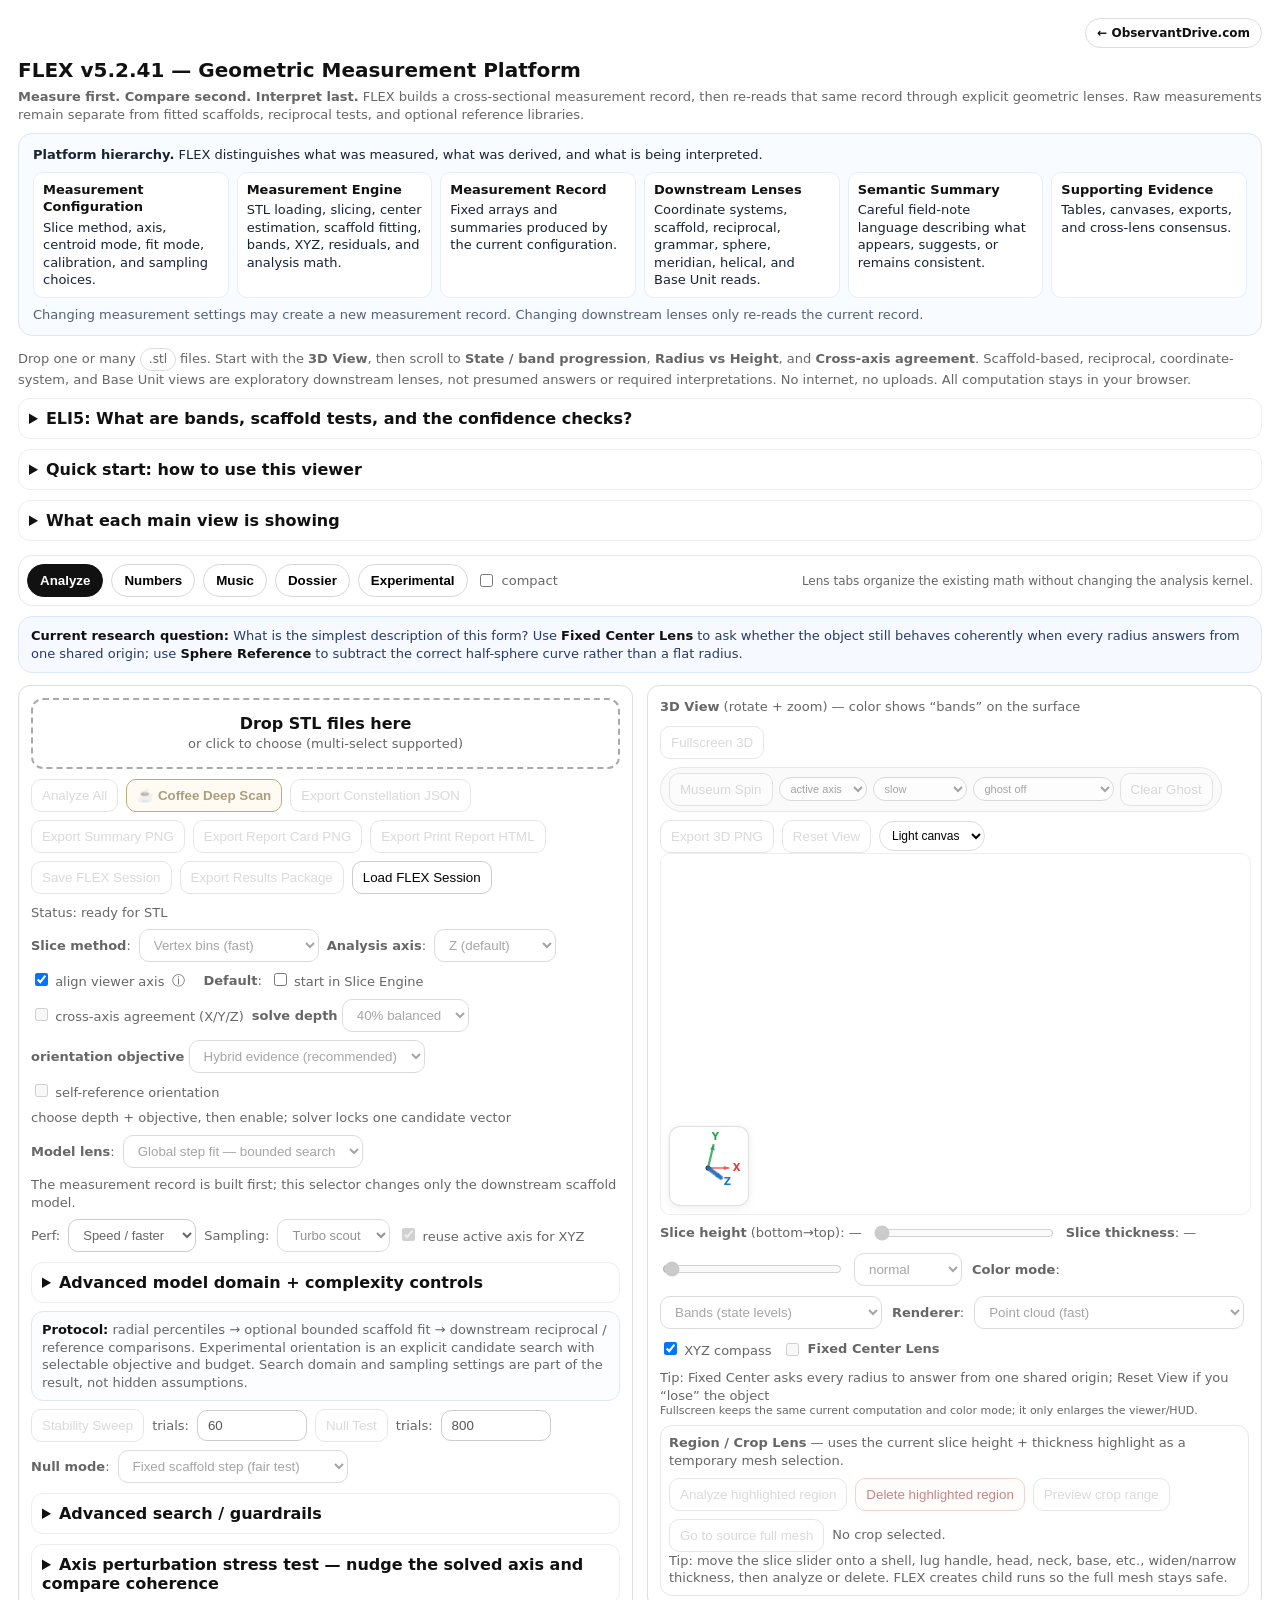
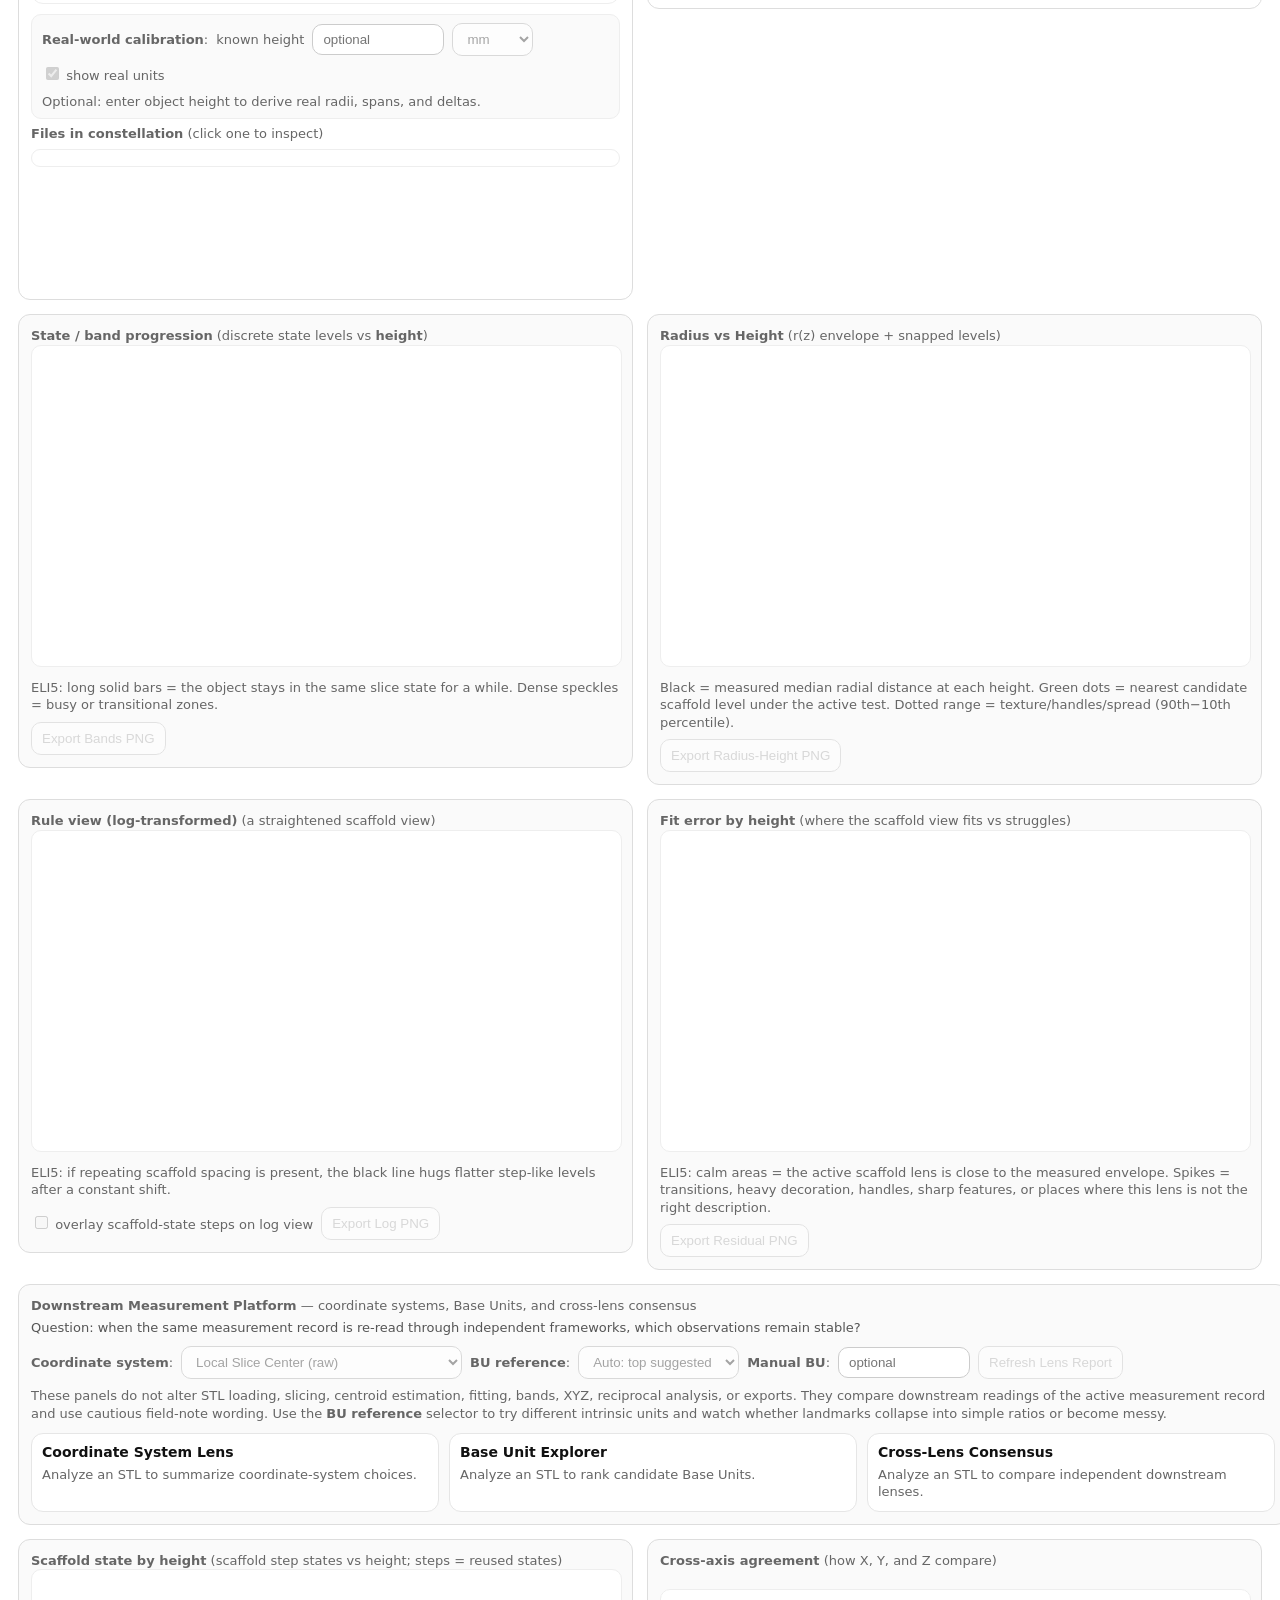
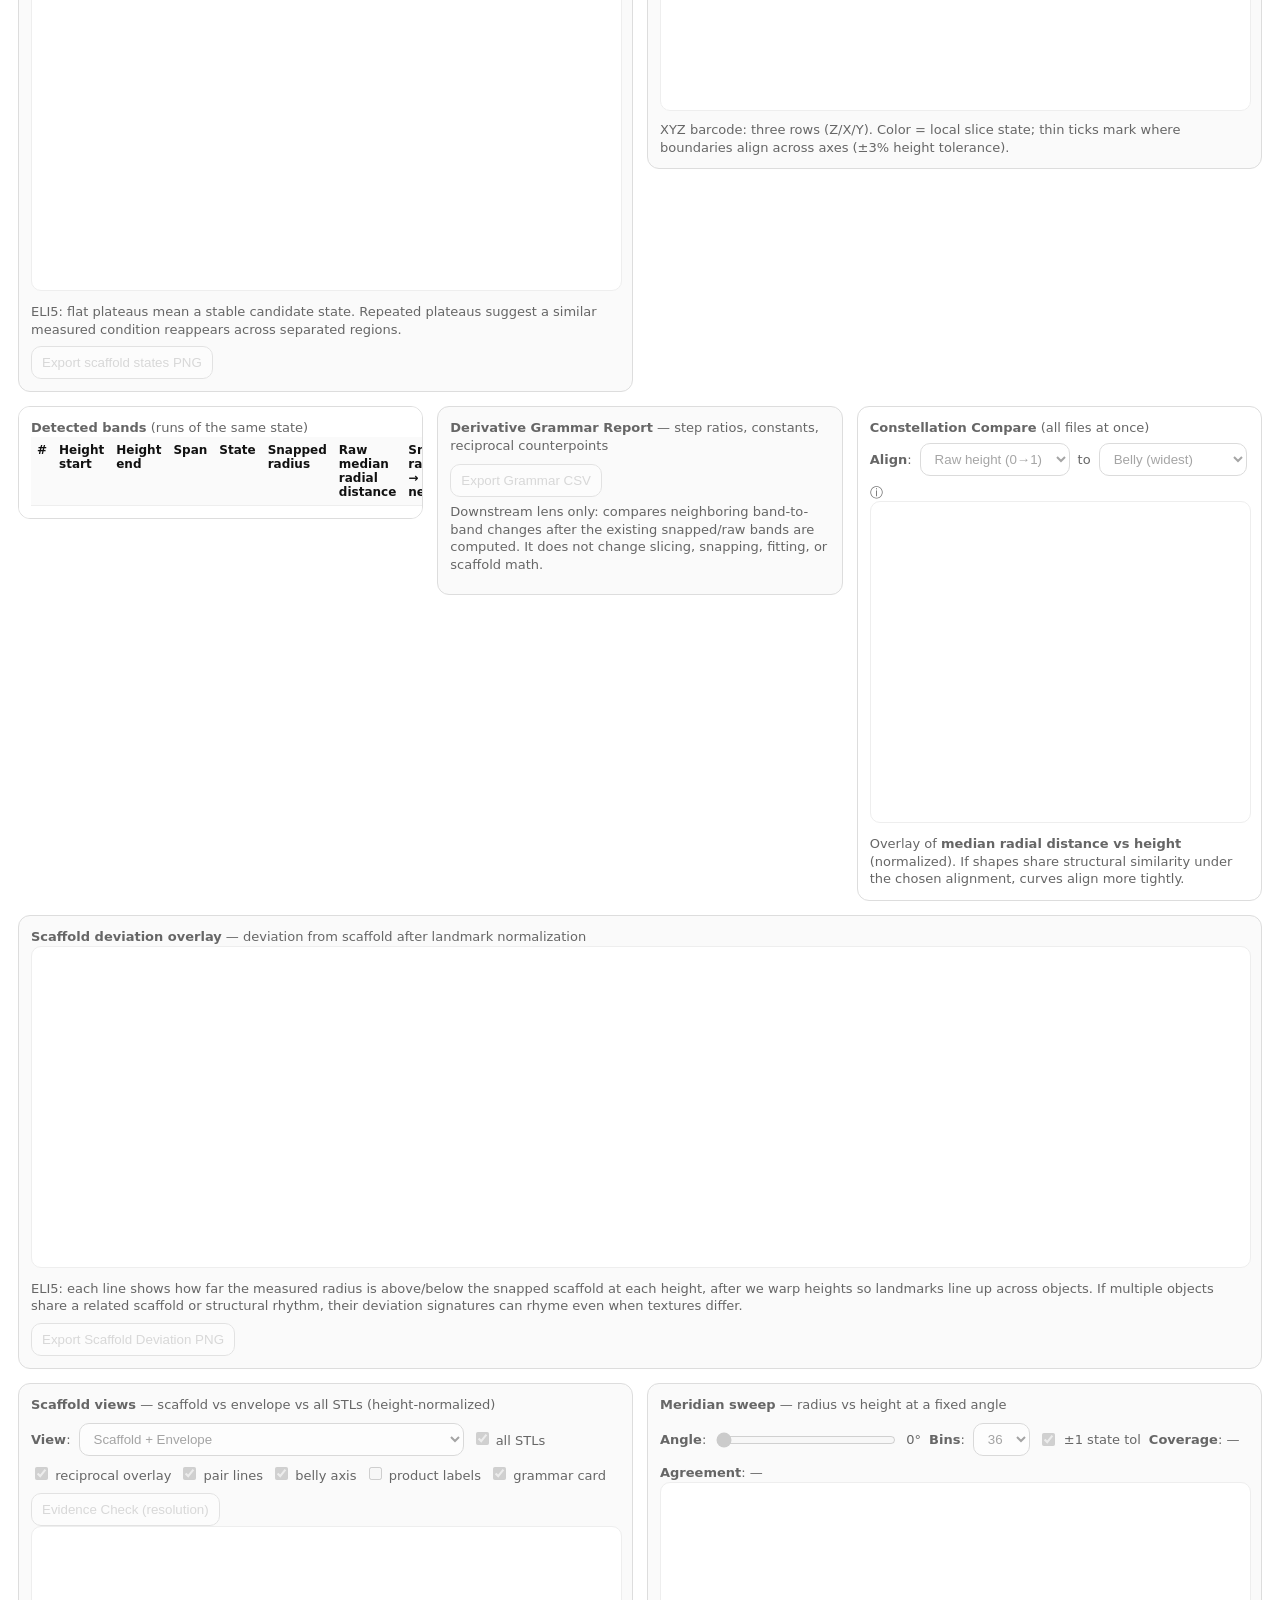
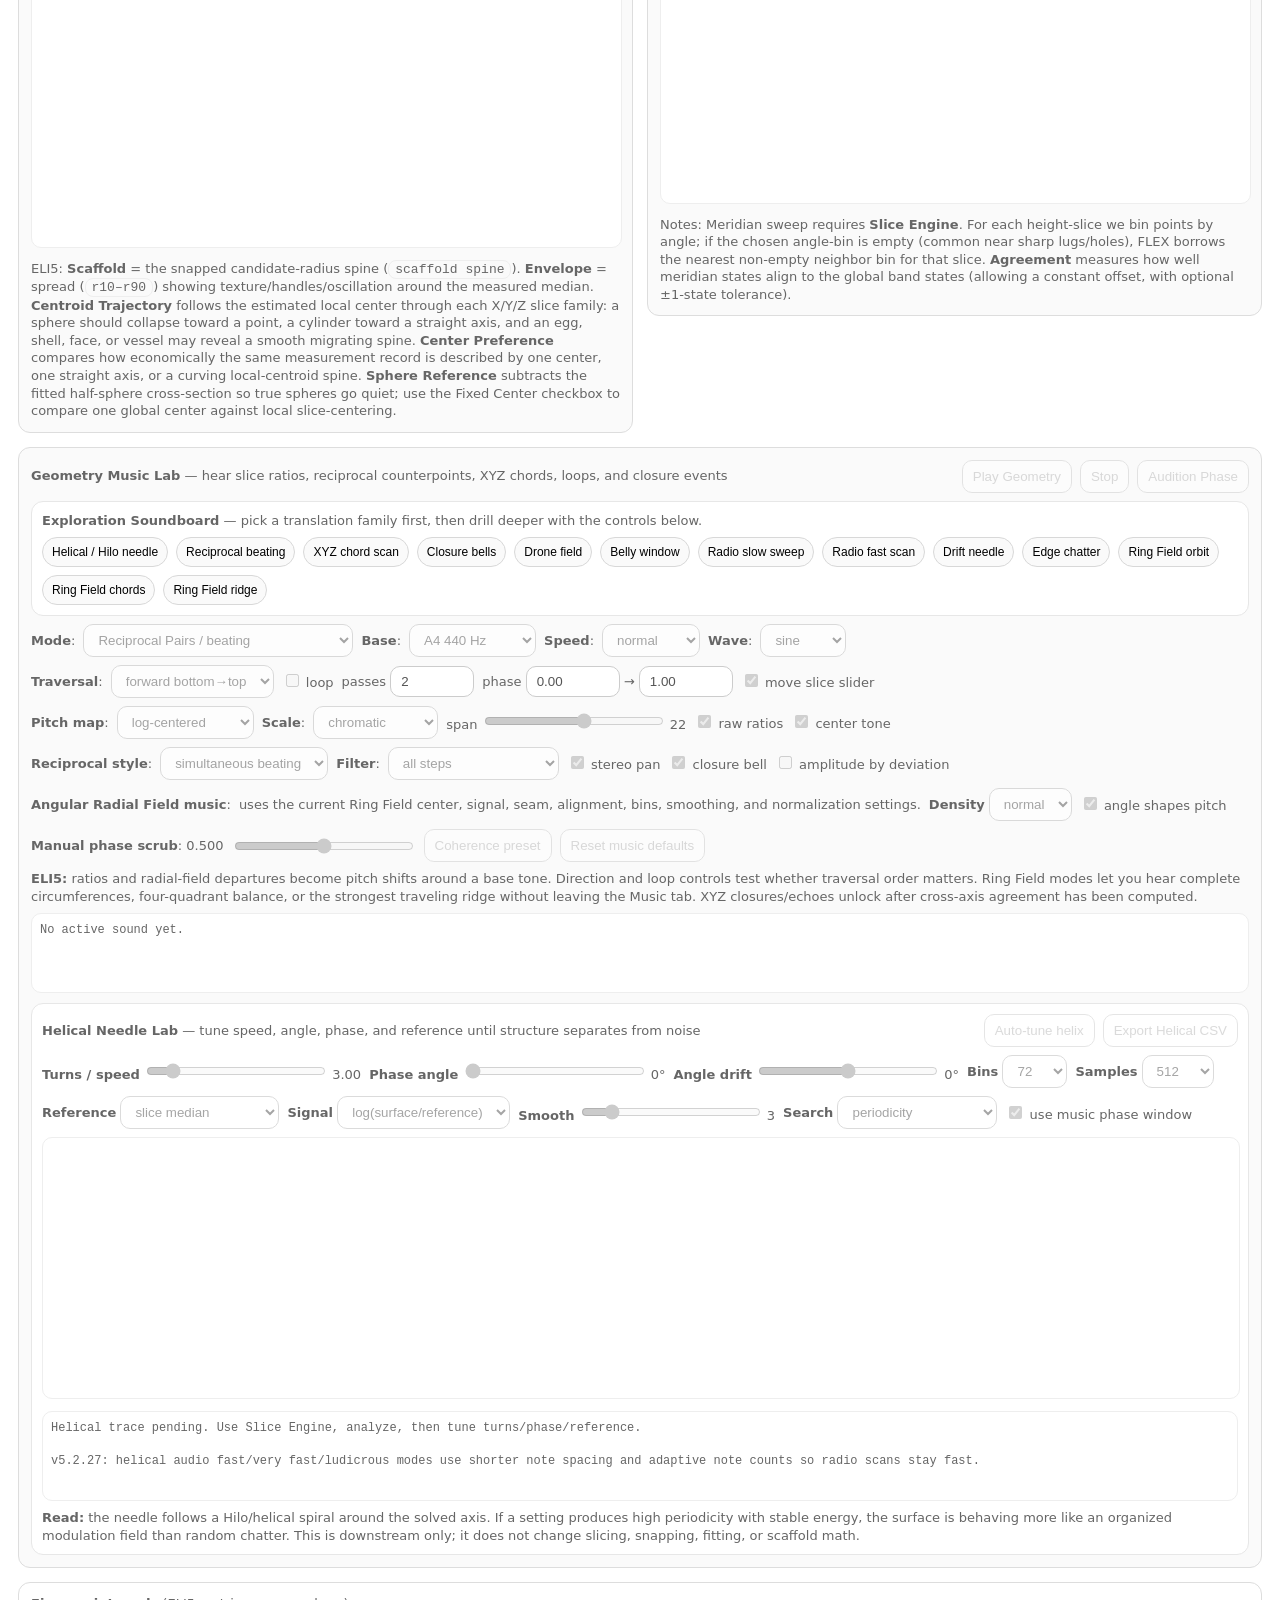
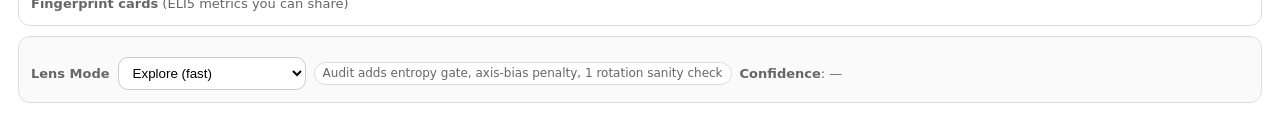
==== commit 0889535a: "Add files via upload" ====
--- a/flex3d.html
+++ b/flex3d.html
@@ -4,7 +4,7 @@
 <head>
 <meta charset="utf-8"/>
 <meta name="viewport" content="width=device-width,initial-scale=1"/>
-<title>FLEX v5.2.35 — Scientific Cleanliness Pass</title>
+<title>FLEX v5.2.41 — Self-Reference Orientation Lab</title>
 <style>
   :root{
     --bg:#ffffff; --fg:#111; --muted:#666; --line:#e8e8e8; --card:#fafafa;
@@ -194,7 +194,7 @@
 </head>
 <body>
 <nav class="homeNav" aria-label="Observant Drive"><a href="https://observantdrive.com/">← ObservantDrive.com</a></nav>
-<h1>FLEX v5.2.35 — Geometric Measurement Platform</h1>
+<h1>FLEX v5.2.41 — Geometric Measurement Platform</h1>
 <div class="small"><b>Measure first. Compare second. Interpret last.</b> FLEX builds a cross-sectional measurement record, then re-reads that same record through explicit geometric lenses. Raw measurements remain separate from fitted scaffolds, reciprocal tests, and optional reference libraries.</div>
 <div class="platformFrame small">
   <b>Platform hierarchy.</b> FLEX distinguishes what was measured, what was derived, and what is being interpreted.
@@ -360,6 +360,24 @@
       <span class="small" style="margin-left:10px"><b>Default</b>:</span>
       <label class="small"><input id="defaultSlice" type="checkbox"/> start in Slice Engine</label>
       <label class="small" title="Compute the same active measurement protocol across X, Y, and Z for cross-axis comparison."><input id="xyzCoherence" type="checkbox" disabled/> cross-axis agreement (X/Y/Z)</label>
+      <label class="small" title="Choose the scout budget before enabling the solver. Higher depth tests more candidate directions before the final full analysis."><b>solve depth</b>
+        <select id="selfOrientDepth" disabled>
+          <option value="20">20% scout</option>
+          <option value="40" selected>40% balanced</option>
+          <option value="70">70% fine</option>
+        </select>
+      </label>
+      <label class="small" title="Choose what the orientation search rewards. This changes only the candidate ranking; the final FLEX measurement formulas remain unchanged."><b>orientation objective</b>
+        <select id="selfOrientObjective" disabled>
+          <option value="hybrid" selected>Hybrid evidence (recommended)</option>
+          <option value="raw">Raw/scaffold agreement</option>
+          <option value="reciprocal">Reciprocal organization</option>
+          <option value="spine">Straightest centroid spine</option>
+          <option value="legacy">Legacy fast scout</option>
+        </select>
+      </label>
+      <label class="small" title="Experimental: estimate an object-preferred traversal direction, then run the normal FLEX math on that fixed candidate vector."><input id="selfOrientAxis" type="checkbox" disabled/> self-reference orientation</label>
+      <span id="selfOrientRead" class="small">choose depth + objective, then enable; solver locks one candidate vector</span>
     </div>
 
     <div class="miniRow">
@@ -401,7 +419,7 @@
     </details>
 
     <div id="protocolAudit" class="protocolAudit small">
-      <b>Protocol:</b> radial percentiles → optional bounded scaffold fit → downstream reciprocal / reference comparisons. Search domain and sampling settings are part of the result, not hidden assumptions.
+      <b>Protocol:</b> radial percentiles → optional bounded scaffold fit → downstream reciprocal / reference comparisons. Experimental orientation is an explicit candidate search with selectable objective and budget. Search domain and sampling settings are part of the result, not hidden assumptions.
     </div>
 
     <div class="miniRow">
@@ -1083,6 +1101,10 @@
   const perfMode = $("perfMode");
   const mathSpeedMode = $("mathSpeedMode");
   const xyzReuseActive = $("xyzReuseActive");
+  const selfOrientAxisEl = $("selfOrientAxis");
+  const selfOrientDepthEl = $("selfOrientDepth");
+  const selfOrientObjectiveEl = $("selfOrientObjective");
+  const selfOrientReadEl = $("selfOrientRead");
   let PERF_MODE = String((perfMode && perfMode.value) || "stability");
   if (perfMode) perfMode.addEventListener("change", ()=>{ PERF_MODE = String(perfMode.value||"stability"); updateProgressPanel(); });
 
@@ -1447,28 +1469,37 @@
       centerLockGlobal: !!(overrides.centerLockGlobal ?? (centerLock && centerLock.checked)),
       mathSpeedMode: String(overrides.mathSpeedMode || getMathSpeedProfile()),
       axisVector: overrides.axisVector ? overrides.axisVector.map(v=>Number(v).toFixed(7)).join(",") : "",
-      axisLabel: overrides.axisLabel || ""
+      axisLabel: overrides.axisLabel || "",
+      selfOrientAxis: !!(overrides.selfOrientAxis ?? (selfOrientAxisEl && selfOrientAxisEl.checked)),
+      selfOrientDepth: String(overrides.selfOrientDepth ?? (selfOrientDepthEl ? selfOrientDepthEl.value : "40")),
+      selfOrientObjective: String(overrides.selfOrientObjective ?? (selfOrientObjectiveEl ? selfOrientObjectiveEl.value : "hybrid"))
     });
   }
   function analysisCacheKey(run, overrides={}){
     return (run && run.id ? run.id : "no-run") + "|analysis|" + currentAnalysisSignature(overrides);
   }
-  function currentActiveAnalysisOpts(){
+  function currentActiveAnalysisOpts(run=null){
+    const useSelf = !!(selfOrientAxisEl && selfOrientAxisEl.checked);
     return {
       fitMode: fitMode ? (fitMode.value || "fit") : "fit",
       measureMode: measureMode ? (measureMode.value || "vertex") : "vertex",
       axisMode: axisMode ? (axisMode.value || "z") : "z",
-      centerLockGlobal: !!(centerLock && centerLock.checked)
+      centerLockGlobal: !!(centerLock && centerLock.checked),
+      selfOrientAxis: useSelf,
+      selfOrientDepth: selfOrientDepthEl ? selfOrientDepthEl.value : "40",
+      selfOrientObjective: selfOrientObjectiveEl ? selfOrientObjectiveEl.value : "hybrid",
+      axisVector: (useSelf && run && run._solvedAxisVector) ? run._solvedAxisVector : null,
+      axisLabel: (useSelf && run && run._solvedAxisLabel) ? run._solvedAxisLabel : ""
     };
   }
-  function activeAnalysisSignature(){
-    return currentAnalysisSignature(currentActiveAnalysisOpts());
+  function activeAnalysisSignature(run=null){
+    return currentAnalysisSignature(currentActiveAnalysisOpts(run));
   }
   function isRunFresh(run){
-    return !!(run && run.res && run._analysisSig && run._analysisSig === activeAnalysisSignature());
+    return !!(run && run.res && run._analysisSig && run._analysisSig === activeAnalysisSignature(run));
   }
   function markRunAnalyzed(run){
-    if (run) run._analysisSig = activeAnalysisSignature();
+    if (run) run._analysisSig = activeAnalysisSignature(run);
   }
   function markResultsStale(reason="settings changed"){
     if (staleBannerEl){
@@ -5350,6 +5381,10 @@
     minBandSlicesEl.disabled = !anyActive;
     maxBandsEl.disabled = !anyActive;
     xyzCoherenceEl.disabled = !anyActive;
+    if (selfOrientAxisEl) selfOrientAxisEl.disabled = !anyActive;
+    // Depth/objective stay selectable before enabling the solver, so the first run is clean and intentional.
+    if (selfOrientDepthEl) selfOrientDepthEl.disabled = !anyActive;
+    if (selfOrientObjectiveEl) selfOrientObjectiveEl.disabled = !anyActive;
 
     nullModeEl.disabled = !anyActive;
 
@@ -5799,6 +5834,150 @@
     if (analyzeAllBtn) analyzeAllBtn.disabled = false;
     if (coffeeDeepScanBtn) coffeeDeepScanBtn.disabled = false;
     updateUI();
+  }
+
+
+  // -----------------------------
+  // Experimental self-referential orientation solver
+  // Coarse-to-fine scout only. It does not alter the STL or any downstream formulas;
+  // it selects one fixed arbitrary axis vector, then the normal analysis runs unchanged.
+  // -----------------------------
+  function jacobiEigenSym3(vertices, stride=9){
+    let mx=0,my=0,mz=0,n=0;
+    for(let i=0;i<vertices.length;i+=3*Math.max(1,stride)){
+      mx+=vertices[i]; my+=vertices[i+1]; mz+=vertices[i+2]; n++;
+    }
+    if(!n) return [[0,0,1],[1,0,0],[0,1,0]];
+    mx/=n; my/=n; mz/=n;
+    let a00=0,a01=0,a02=0,a11=0,a12=0,a22=0;
+    for(let i=0;i<vertices.length;i+=3*Math.max(1,stride)){
+      const x=vertices[i]-mx,y=vertices[i+1]-my,z=vertices[i+2]-mz;
+      a00+=x*x; a01+=x*y; a02+=x*z; a11+=y*y; a12+=y*z; a22+=z*z;
+    }
+    const A=[[a00,a01,a02],[a01,a11,a12],[a02,a12,a22]];
+    const V=[[1,0,0],[0,1,0],[0,0,1]];
+    for(let it=0;it<24;it++){
+      let p=0,q=1,max=Math.abs(A[0][1]);
+      for(const pair of [[0,2],[1,2]]){ const v=Math.abs(A[pair[0]][pair[1]]); if(v>max){max=v;p=pair[0];q=pair[1];} }
+      if(max<1e-10) break;
+      const phi=0.5*Math.atan2(2*A[p][q],A[q][q]-A[p][p]);
+      const c=Math.cos(phi), ss=Math.sin(phi);
+      for(let k=0;k<3;k++){
+        const apk=A[p][k], aqk=A[q][k];
+        A[p][k]=c*apk-ss*aqk; A[q][k]=ss*apk+c*aqk;
+      }
+      for(let k=0;k<3;k++){
+        const akp=A[k][p], akq=A[k][q];
+        A[k][p]=c*akp-ss*akq; A[k][q]=ss*akp+c*akq;
+      }
+      for(let k=0;k<3;k++){
+        const vkp=V[k][p], vkq=V[k][q];
+        V[k][p]=c*vkp-ss*vkq; V[k][q]=ss*vkp+c*vkq;
+      }
+    }
+    const eig=[0,1,2].map(j=>({val:A[j][j],vec:normalize3([V[0][j],V[1][j],V[2][j]])})).sort((a,b)=>b.val-a.val);
+    return eig.map(e=>e.vec);
+  }
+  function canonicalAxis(v){
+    let w=normalize3(v);
+    const k=Math.abs(w[0])>Math.abs(w[1])?(Math.abs(w[0])>Math.abs(w[2])?0:2):(Math.abs(w[1])>Math.abs(w[2])?1:2);
+    if(w[k]<0) w=w.map(x=>-x);
+    return w;
+  }
+  function axisVecKey(v){ return canonicalAxis(v).map(x=>x.toFixed(5)).join(","); }
+  function centerlineStraightness(res){
+    const cl=res?.measure?.centerline;
+    const z=res?.z||[];
+    const x=cl?.cxRaw||cl?.cx||[], y=cl?.cyRaw||cl?.cy||[];
+    const n=Math.min(z.length,x.length,y.length);
+    if(n<8) return {score:0,residual:1};
+    function fitResidual(vals){
+      let sz=0,sv=0,szz=0,szv=0;
+      for(let i=0;i<n;i++){sz+=z[i];sv+=vals[i];szz+=z[i]*z[i];szv+=z[i]*vals[i];}
+      const d=n*szz-sz*sz; const b=Math.abs(d)>1e-12?(n*szv-sz*sv)/d:0; const a=(sv-b*sz)/n;
+      let e=0; for(let i=0;i<n;i++){const q=vals[i]-(a+b*z[i]);e+=q*q;} return Math.sqrt(e/n);
+    }
+    const rr=Math.hypot(fitResidual(x),fitResidual(y));
+    const scale=median((res.r50||[]).filter(v=>isFinite(v)&&v>0))||1;
+    const norm=rr/scale;
+    return {score:Math.exp(-norm*18),residual:norm};
+  }
+  function selfOrientationScore(res, objective="hybrid"){
+    const base=axisStressScore(res);
+    const spine=centerlineStraightness(res);
+    const coverage=Math.min(1,(res.N_slices_used||0)/80);
+    const purity=(res.snapPurity||0)*100;
+    const rawSupport=base.rawSupport||0;
+    const rawRecips=base.rawRecips||0;
+    const rawDelta=base.rawDelta||0;
+    const reciprocal=base.recipScore||0;
+    let score=0;
+    // Explicit alternative definitions of "preferred orientation". None changes final measurement math.
+    if(objective==="raw"){
+      score = purity*0.70 + rawSupport*4.0 + rawRecips*1.6 - rawDelta*700 + coverage*3 + spine.score*4;
+    } else if(objective==="reciprocal"){
+      score = purity*0.45 + reciprocal*0.42 + rawRecips*3.0 + rawSupport*1.6 - rawDelta*480 + coverage*3 + spine.score*3;
+    } else if(objective==="spine"){
+      score = spine.score*70 + purity*0.20 + coverage*8 + rawSupport*0.5 - rawDelta*120;
+    } else if(objective==="legacy"){
+      score = base.score + spine.score*18 + coverage*4;
+    } else {
+      // Hybrid: less spine-dominant than v5.2.40 and more accountable to raw downstream evidence.
+      score = purity*0.55 + rawSupport*3.0 + rawRecips*1.8 + reciprocal*0.18 - rawDelta*560 + spine.score*12 + coverage*4;
+    }
+    return {score,base,spine,coverage,objective,purity,rawSupport,rawRecips,rawDelta,reciprocal};
+  }
+  function candidateRingAround(vec, tiltDeg, azN){
+    const b=makeAxisBasis({vec:canonicalAxis(vec),label:"seed"});
+    const out=[];
+    for(let i=0;i<azN;i++){
+      const phi=2*Math.PI*i/azN, th=tiltDeg*Math.PI/180;
+      const lat=[
+        b.u[0]*Math.cos(phi)+b.v[0]*Math.sin(phi),
+        b.u[1]*Math.cos(phi)+b.v[1]*Math.sin(phi),
+        b.u[2]*Math.cos(phi)+b.v[2]*Math.sin(phi)
+      ];
+      out.push(canonicalAxis([
+        b.w[0]*Math.cos(th)+lat[0]*Math.sin(th),
+        b.w[1]*Math.cos(th)+lat[1]*Math.sin(th),
+        b.w[2]*Math.cos(th)+lat[2]*Math.sin(th)
+      ]));
+    }
+    return out;
+  }
+  async function solveSelfOrientation(run, depthValue="40", objectiveValue="hybrid"){
+    const depth=parseInt(depthValue||"40",10);
+    const objective=String(objectiveValue||"hybrid");
+    const eig=jacobiEigenSym3(run.parsed.vertices, depth>=70?3:depth>=40?5:8);
+    let seeds=[[1,0,0],[0,1,0],[0,0,1],...eig].map(canonicalAxis);
+    const seen=new Set(); seeds=seeds.filter(v=>{const k=axisVecKey(v);if(seen.has(k))return false;seen.add(k);return true;});
+    const profile=depth>=70?{N:150,triStride:4,az:8,stages:[10,5,2]}:depth>=40?{N:110,triStride:6,az:6,stages:[10,4]}:{N:80,triStride:9,az:4,stages:[8]};
+    const rows=[];
+    async function test(v,label){
+      const key=axisVecKey(v);
+      const cached=rows.find(r=>r.key===key); if(cached) return cached;
+      reportProgress("Self-orientation scout",rows.length+1,null,label,{fileName:run.name,axis:label});
+      const res=await analyzeRunCached(run,{fitMode:"fit",measureMode:"slice",axisMode:axisMode?axisMode.value:"z",axisVector:v,axisLabel:label,centerLockGlobal:false,N:profile.N,triStride:profile.triStride,minPts:28,centerSmooth:7,mathSpeedMode:"turbo",cacheId:run.id+"|selforient"});
+      const sc=selfOrientationScore(res, objective); const row={key,vec:canonicalAxis(v),label,res,...sc}; rows.push(row); await maybeYield(true); return row;
+    }
+    for(let i=0;i<seeds.length;i++) await test(seeds[i],`orientation seed ${i+1}`);
+    let best=rows.slice().sort((a,b)=>b.score-a.score)[0];
+    for(let st=0;st<profile.stages.length;st++){
+      const tilt=profile.stages[st];
+      const ring=candidateRingAround(best.vec,tilt,profile.az);
+      for(let i=0;i<ring.length;i++) await test(ring[i],`orientation refine ${tilt}° ${i+1}/${ring.length}`);
+      best=rows.slice().sort((a,b)=>b.score-a.score)[0];
+    }
+    run._solvedAxisVector=best.vec.slice();
+    run._solvedAxisLabel=`SELF ${best.vec.map(v=>v.toFixed(4)).join(",")}`;
+    run._selfOrientAudit={depth,objective,score:best.score,spineResidual:best.spine.residual,candidates:rows.length,top:rows.slice().sort((a,b)=>b.score-a.score).slice(0,8).map(r=>({label:r.label,score:r.score,vec:r.vec,spineResidual:r.spine.residual,rawSupport:r.rawSupport,rawRecips:r.rawRecips,rawDelta:r.rawDelta,reciprocal:r.reciprocal}))};
+    if(selfOrientReadEl) selfOrientReadEl.textContent=`candidate ${run._solvedAxisLabel} · ${objective} · ${rows.length} candidates · spine residual ${best.spine.residual.toFixed(4)}`;
+    log(`Self-orientation candidate: ${run._solvedAxisLabel} | objective ${objective} | candidates ${rows.length} | score ${best.score.toFixed(2)} | raw support ${best.rawSupport} | raw recips ${best.rawRecips} | raw Δ ${best.rawDelta.toFixed(5)} | spine residual ${best.spine.residual.toFixed(5)}`);
+    return best;
+  }
+  function activeAxisOptsForRun(run){
+    const useSelf=!!(selfOrientAxisEl&&selfOrientAxisEl.checked&&run&&run._solvedAxisVector);
+    return useSelf?{axisVector:run._solvedAxisVector,axisLabel:run._solvedAxisLabel,selfOrientAxis:true,selfOrientDepth:selfOrientDepthEl?selfOrientDepthEl.value:"40",selfOrientObjective:selfOrientObjectiveEl?selfOrientObjectiveEl.value:"hybrid"}:{selfOrientAxis:false,selfOrientDepth:selfOrientDepthEl?selfOrientDepthEl.value:"40",selfOrientObjective:selfOrientObjectiveEl?selfOrientObjectiveEl.value:"hybrid"};
   }
 
   // -----------------------------
@@ -5851,6 +6030,10 @@
 
         const mode = fitMode.value || "fit";
         const meas = measureMode.value || "vertex";
+        if (selfOrientAxisEl && selfOrientAxisEl.checked && !run._solvedAxisVector){
+          await solveSelfOrientation(run, selfOrientDepthEl ? selfOrientDepthEl.value : "40", selfOrientObjectiveEl ? selfOrientObjectiveEl.value : "hybrid");
+        }
+        const solvedAxisOpts = activeAxisOptsForRun(run);
 
         if (isRunFresh(run)){
           reportProgress("Analysis cache hit", i+1, runs.length, "result already matches current controls", {fileIndex:i+1, fileTotal:runs.length, fileName: run.name, axis: (axisMode ? axisMode.value : "z").toUpperCase()});
@@ -5861,7 +6044,7 @@
           log("Computing: envelope (median radial distance), bands, texture score…");
           if (meas === "slice") log("Using Slice Engine: triangle-plane intersections + smoothed centerline.");
 
-          const res = await analyzeRunCached(run, {fitMode: mode, measureMode: meas, axisMode: axisMode ? axisMode.value : "z", centerLockGlobal: !!(centerLock && centerLock.checked), cacheId: run.id});
+          const res = await analyzeRunCached(run, {fitMode: mode, measureMode: meas, axisMode: axisMode ? axisMode.value : "z", centerLockGlobal: !!(centerLock && centerLock.checked), cacheId: run.id, ...solvedAxisOpts});
           run.res = res;
           markRunAnalyzed(run);
           clearStale();
@@ -7297,7 +7480,8 @@
     drawCompare(analyzedRuns.map(r=>({name:r.name, res:r.res, color:r.color, isActive:r.id===activeId})));
     drawMoneyView(analyzedRuns);
 
-    sliceZ.value = Math.floor(0.5 * parseInt(sliceZ.max));
+    // Default the inspection highlight to the bottom edge instead of obscuring the middle of the object.
+    sliceZ.value = "0";
     sliceThick.value = sliceThick.value || 12;
     if (sliceThickPreset) sliceThickPreset.value = sliceThick.value;
     sliceLabel.textContent = (parseInt(sliceZ.value)/parseInt(sliceZ.max)).toFixed(3);
@@ -8247,7 +8431,7 @@
   if (sliceThickPreset) sliceThickPreset.addEventListener("change", ()=>{ sliceThick.value = sliceThickPreset.value; refreshViewer(); });
   colorMode.addEventListener("change", refreshViewer);
   renderMode.addEventListener("change", refreshViewer);
-  if (centerLock) centerLock.addEventListener("change", ()=> reanalyzeActive());
+  if (centerLock) centerLock.addEventListener("change", ()=> { cancelCurrentRun("center mode changed"); scheduleReanalyzeActive("center mode changed",250); });
   if (cropPreviewBtn) cropPreviewBtn.addEventListener("click", updateCropPreview);
   if (cropAnalyzeBtn) cropAnalyzeBtn.addEventListener("click", analyzeHighlightedCrop);
   if (cropDeleteBtn) cropDeleteBtn.addEventListener("click", analyzeDeletedRegion);
@@ -8321,6 +8505,20 @@
   if (exportRingFieldCSVBtn) exportRingFieldCSVBtn.addEventListener("click", exportRingFieldCSV);
   if (evidenceCheckBtn){ evidenceCheckBtn.addEventListener("click", ()=> runEvidenceCheck()); }
   if (axisStressRunBtn){ axisStressRunBtn.addEventListener("click", ()=> runAxisStressTest()); }
+  if (selfOrientAxisEl){ selfOrientAxisEl.addEventListener("change", ()=>{
+    for(const run of runs){ run._solvedAxisVector=null; run._solvedAxisLabel=""; run._selfOrientAudit=null; }
+    scheduleReanalyzeActive("self-reference orientation changed",250);
+  }); }
+  if (selfOrientDepthEl){ selfOrientDepthEl.addEventListener("change", ()=>{
+    for(const run of runs){ run._solvedAxisVector=null; run._solvedAxisLabel=""; run._selfOrientAudit=null; }
+    if(selfOrientAxisEl && selfOrientAxisEl.checked) scheduleReanalyzeActive("orientation solve depth changed",250);
+    else if(selfOrientReadEl) selfOrientReadEl.textContent=`ready: ${selfOrientDepthEl.value}% · ${selfOrientObjectiveEl?selfOrientObjectiveEl.value:"hybrid"}`;
+  }); }
+  if (selfOrientObjectiveEl){ selfOrientObjectiveEl.addEventListener("change", ()=>{
+    for(const run of runs){ run._solvedAxisVector=null; run._solvedAxisLabel=""; run._selfOrientAudit=null; }
+    if(selfOrientAxisEl && selfOrientAxisEl.checked) scheduleReanalyzeActive("orientation objective changed",250);
+    else if(selfOrientReadEl) selfOrientReadEl.textContent=`ready: ${selfOrientDepthEl?selfOrientDepthEl.value:"40"}% · ${selfOrientObjectiveEl.value}`;
+  }); }
 
   // Scout / guardrails
   if (scoutBtn){ scoutBtn.addEventListener("click", ()=> scoutActiveK()); }
@@ -8336,11 +8534,15 @@
     if (piecewiseRow) piecewiseRow.style.display = (mode==="piecewise") ? "flex" : "none";
     try{
       startProgressSession("Reanalyzing active file", {fileName: run.name, axis: (axisMode ? axisMode.value : "z").toUpperCase(), detail:"updating views with current settings"});
+      if (selfOrientAxisEl && selfOrientAxisEl.checked && !run._solvedAxisVector){
+        await solveSelfOrientation(run, selfOrientDepthEl ? selfOrientDepthEl.value : "40", selfOrientObjectiveEl ? selfOrientObjectiveEl.value : "hybrid");
+      }
+      const solvedAxisOpts = activeAxisOptsForRun(run);
       if (isRunFresh(run)){
-        reportProgress("Analysis cache hit", 1, 1, "stored result matches current controls", {fileName: run.name, axis: (axisMode ? axisMode.value : "z").toUpperCase()});
+        reportProgress("Analysis cache hit", 1, 1, "stored result matches current controls", {fileName: run.name, axis: (run._solvedAxisLabel || (axisMode ? axisMode.value : "z")).toUpperCase()});
         clearStale();
       } else {
-        run.res = await analyzeRunCached(run, {fitMode: mode, measureMode: meas, axisMode: axisMode ? axisMode.value : "z", centerLockGlobal: !!(centerLock && centerLock.checked), cacheId: run.id});
+        run.res = await analyzeRunCached(run, {fitMode: mode, measureMode: meas, axisMode: axisMode ? axisMode.value : "z", centerLockGlobal: !!(centerLock && centerLock.checked), cacheId: run.id, ...solvedAxisOpts});
         markRunAnalyzed(run);
         clearStale();
         run.robust = null;
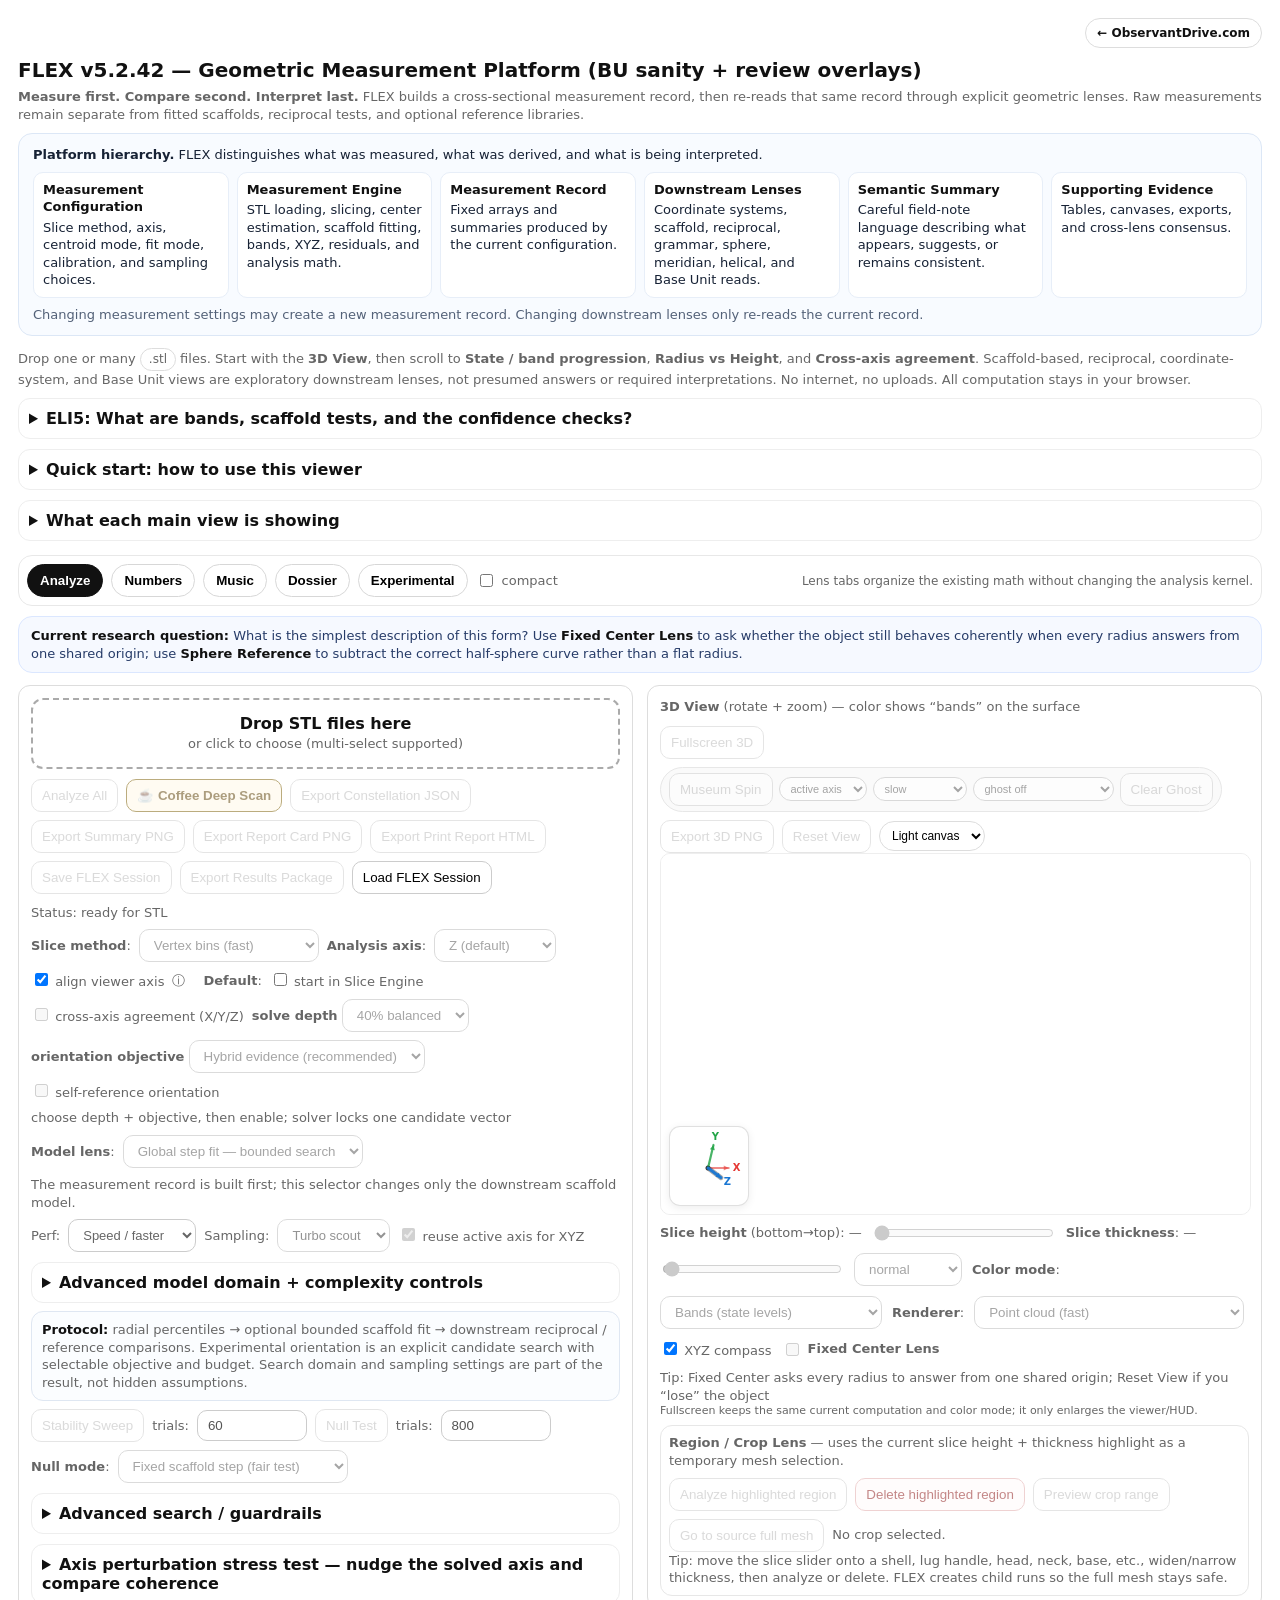
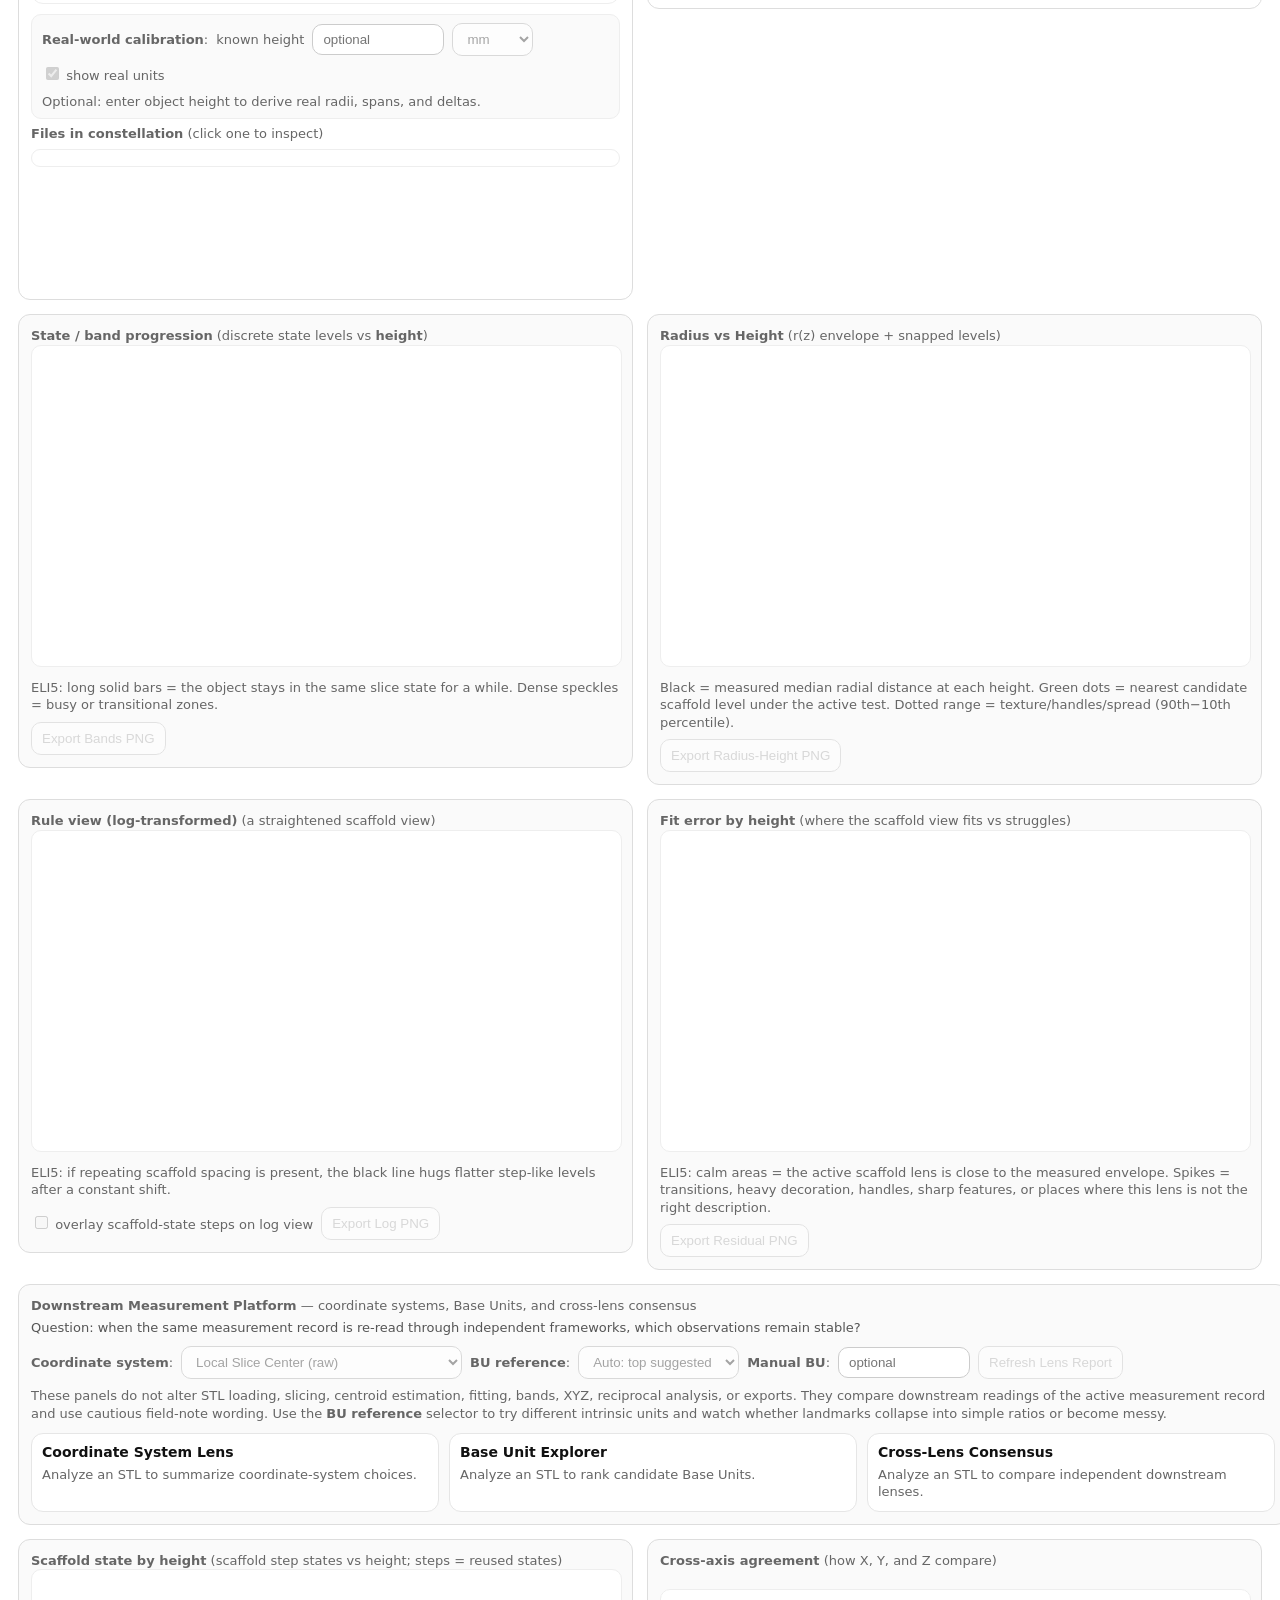
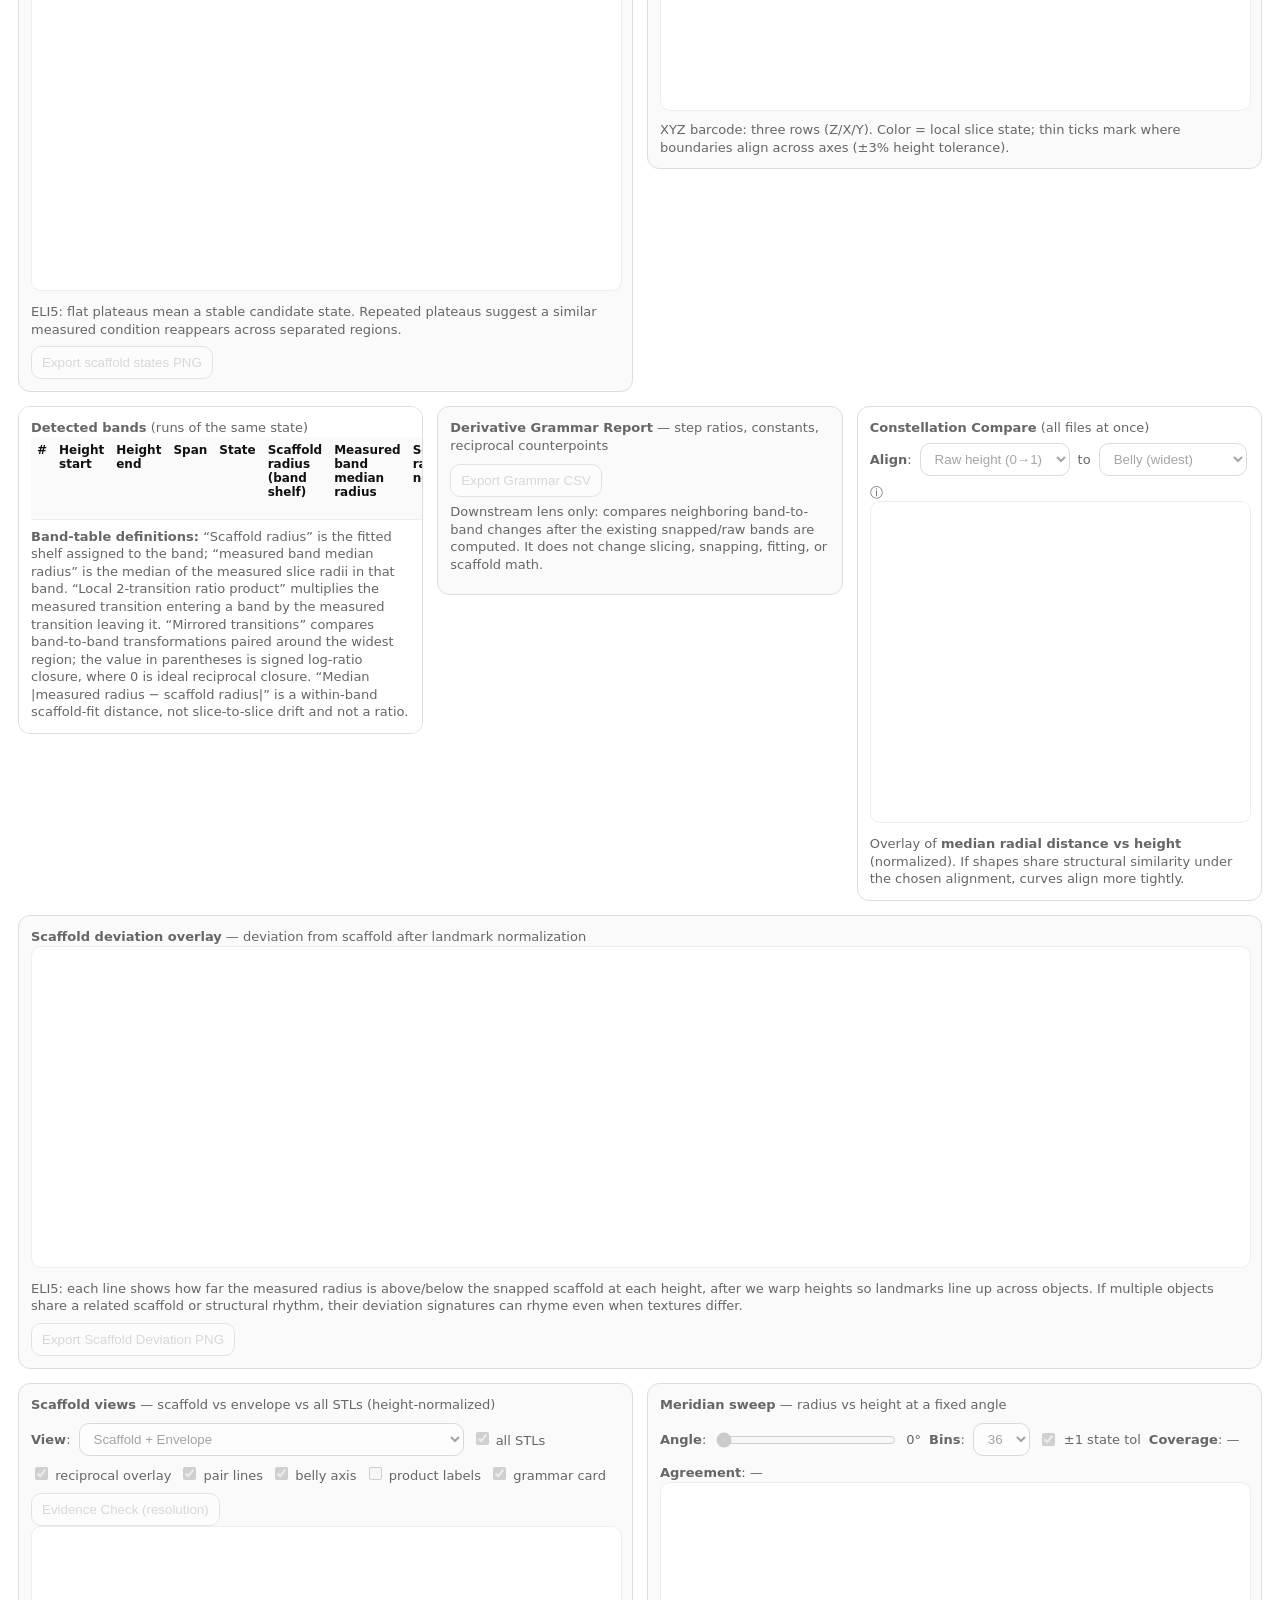
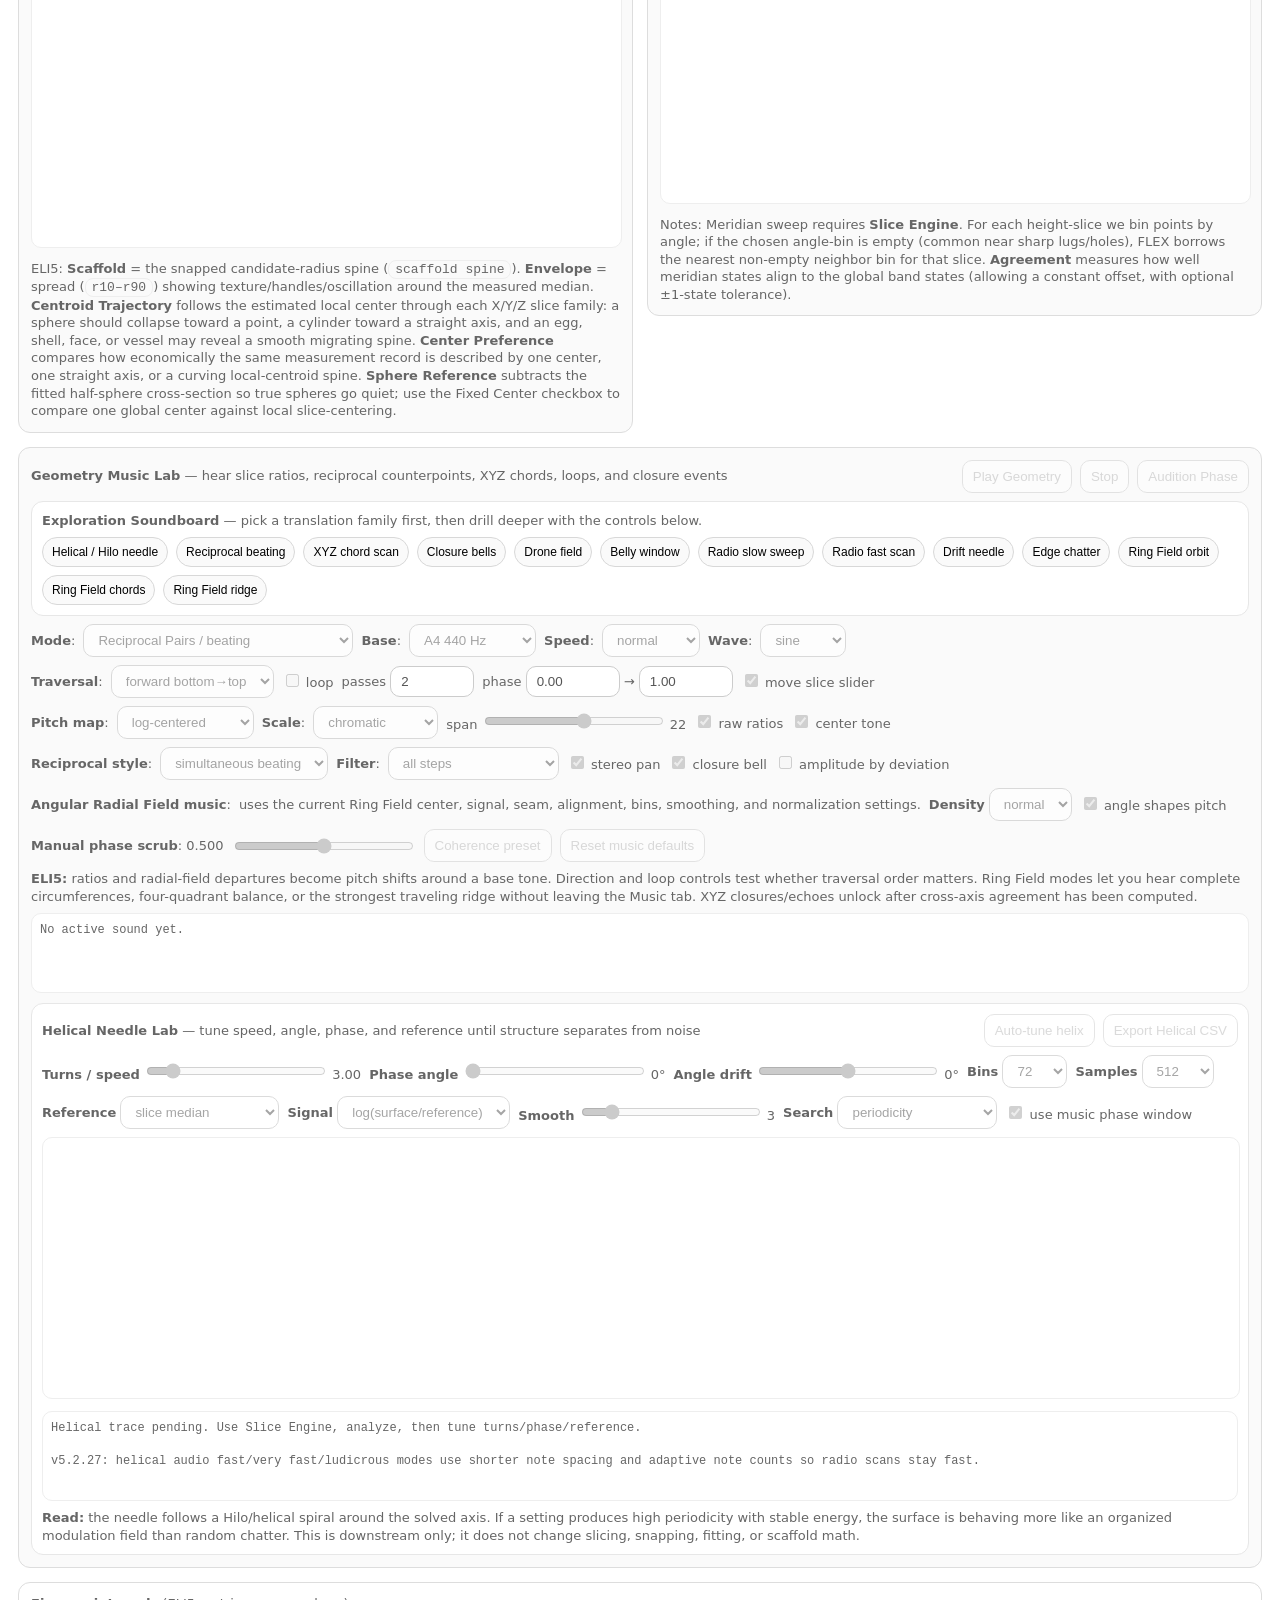
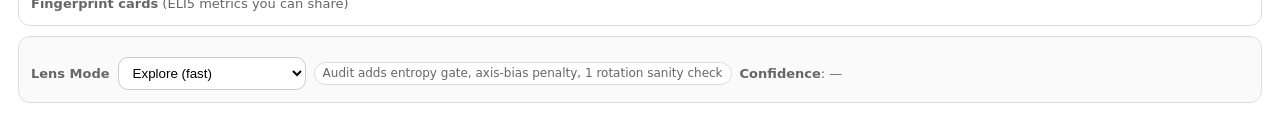
==== commit 850a22bb: "Add files via upload" ====
--- a/flex3d.html
+++ b/flex3d.html
@@ -4,7 +4,7 @@
 <head>
 <meta charset="utf-8"/>
 <meta name="viewport" content="width=device-width,initial-scale=1"/>
-<title>FLEX v5.2.41 — Self-Reference Orientation Lab</title>
+<title>FLEX v5.2.42 — BU Sanity + Review Overlays</title>
 <style>
   :root{
     --bg:#ffffff; --fg:#111; --muted:#666; --line:#e8e8e8; --card:#fafafa;
@@ -190,11 +190,19 @@
   .protocolAudit b{color:#111}.advancedGrid{display:flex;gap:8px;flex-wrap:wrap;align-items:center;margin-top:8px}
   @media print{.flexTabBar,.dossierActions{display:none!important}.dossierViewer{max-height:none;overflow:visible;border:0;padding:0}.dossierViewer table{display:table;white-space:normal;overflow:visible}.dossierViewer .reportScroll{max-height:none;overflow:visible}.dossierViewer figure{break-inside:avoid}}
 
+
+  /* v5.2.42 experimental BU sanity + viewer relationship overlay */
+  #analysisOverlay{position:absolute;inset:0;width:100%;height:100%;pointer-events:none;z-index:3;background:transparent;border:0}
+  .expToolGrid{display:grid;grid-template-columns:repeat(auto-fit,minmax(250px,1fr));gap:10px;margin-top:10px}
+  .expTool{border:1px solid #e3e8f0;background:#fbfdff;border-radius:12px;padding:10px}
+  .expTool h3{font-size:13px;margin:0 0 6px}
+  .sanityHot{background:#eefaf2;border-color:#b8dfc4}.sanityWarn{background:#fff8e8;border-color:#ead09a}
+  .autoFresh{display:inline-block;border:1px solid #cbd8ee;background:#f6f9ff;border-radius:999px;padding:2px 7px;font-size:11px}
 </style>
 </head>
 <body>
 <nav class="homeNav" aria-label="Observant Drive"><a href="https://observantdrive.com/">← ObservantDrive.com</a></nav>
-<h1>FLEX v5.2.41 — Geometric Measurement Platform</h1>
+<h1>FLEX v5.2.42 — Geometric Measurement Platform (BU sanity + review overlays)</h1>
 <div class="small"><b>Measure first. Compare second. Interpret last.</b> FLEX builds a cross-sectional measurement record, then re-reads that same record through explicit geometric lenses. Raw measurements remain separate from fitted scaffolds, reciprocal tests, and optional reference libraries.</div>
 <div class="platformFrame small">
   <b>Platform hierarchy.</b> FLEX distinguishes what was measured, what was derived, and what is being interpreted.
@@ -303,13 +311,12 @@
     <div class="small" style="margin-top:8px">
       This tab is intentionally lightweight. The fixed-center/sphere reference lens is now a normal toggle in the main analysis controls; deeper stable-view optimization remains optional so no hidden automatic search changes the active result.
     </div>
-    <div class="kv" style="margin-top:8px">
-      <span class="pill">future priority: reciprocity</span>
-      <span class="pill">future priority: XYZ cooperation</span>
-      <span class="pill">future priority: mirror-phase events</span>
-      <span class="pill">future action: Use This View</span>
-      <span class="pill">future mode: locked XYZ / floating fulcrum</span>
+    <div class="expToolGrid">
+      <div class="expTool"><h3>Automatic downstream freshness</h3><label class="small"><input id="autoRefreshDownstream" type="checkbox" checked/> refresh all downstream lenses after every completed compute</label><div id="downstreamFreshState" class="small" style="margin-top:6px">Waiting for a computed record.</div></div>
+      <div class="expTool"><h3>3D relationship overlay</h3><label class="small"><input id="overlayBandShelves" type="checkbox"/> band shelves</label><br/><label class="small"><input id="overlayTransitions" type="checkbox"/> transition markers</label><br/><label class="small"><input id="overlayReciprocalPairs" type="checkbox"/> reciprocal pair arcs</label><br/><label class="small"><input id="overlayScaffoldFoot" type="checkbox"/> scaffold ↔ foot sanity</label></div>
+      <div class="expTool"><h3>Safe sharing</h3><button id="exportInteractiveReview" disabled>Export Interactive Review HTML</button><div class="small" style="margin-top:6px">Computed results and reduced display geometry only. Analysis functions and full STL are omitted.</div></div>
     </div>
+    <div class="kv" style="margin-top:8px"><span class="pill">experimental: BU independence scoring</span><span class="pill">experimental: scaffold/landmark lock</span><span class="pill">experimental: reciprocal overlay</span><span class="pill">computed-results review export</span></div>
   </div>
 </div>
 
@@ -548,7 +555,7 @@
         <button id="resetView" disabled>Reset View</button>
       </div>
     </div>
-    <div class="glWrap"><canvas id="glCanvas" style="height:360px" width="1000" height="360"></canvas><canvas id="ghostCanvas" width="1000" height="360"></canvas><canvas id="axisCompass" width="208" height="208" aria-label="Rotating XYZ orientation compass"></canvas></div>
+    <div class="glWrap"><canvas id="glCanvas" style="height:360px" width="1000" height="360"></canvas><canvas id="ghostCanvas" width="1000" height="360"></canvas><canvas id="analysisOverlay" width="1000" height="360"></canvas><canvas id="axisCompass" width="208" height="208" aria-label="Rotating XYZ orientation compass"></canvas></div>
     <div class="sliderRow">
       <label class="small"><b>Slice height</b> (bottom→top): <span id="sliceLabel">—</span></label>
       <input id="sliceZ" type="range" min="0" max="1000" value="0" disabled/>
@@ -739,11 +746,18 @@
     <table id="bandsTbl">
       <thead>
         <tr>
-          <th>#</th><th>Height start</th><th>Height end</th><th>Span</th><th>State</th><th>Snapped radius</th><th>Raw median radial distance</th><th>Snap ratio → next</th><th>Raw ratio → next</th><th>Raw−Snap ratio Δ</th><th>Snap dir</th><th>Raw dir</th><th>Recip product</th><th>Mirror pair</th><th>Median |Δwidth|</th>
+          <th>#</th><th>Height start</th><th>Height end</th><th>Span</th><th>State</th><th title="Representative scaffold radius assigned to this band (the fitted shelf), not the measured radius.">Scaffold radius (band shelf)</th><th title="Median of the measured slice radii within this band.">Measured band median radius</th><th title="Scaffold radius of the next band divided by this band’s scaffold radius.">Scaffold ratio → next</th><th title="Measured median radius of the next band divided by this band’s measured median radius.">Measured ratio → next</th><th title="Measured next-band ratio minus scaffold next-band ratio. This is a ratio difference, not a distance.">Measured−scaffold ratio Δ</th><th>Scaffold direction</th><th>Measured direction</th><th title="Product of the measured ratio entering this band and the measured ratio leaving it. Values near 1 indicate local two-transition cancellation.">Local 2-transition ratio product</th><th title="Mirrored band-to-band transitions paired around the widest region. Parentheses report signed log-ratio closure; values near 0 indicate closer reciprocal closure.">Mirrored transitions (log closure)</th><th title="Within this band, the median absolute radial distance between each measured slice radius and its assigned scaffold radius.">Median |measured radius − scaffold radius|</th>
         </tr>
       </thead>
       <tbody></tbody>
     </table>
+    <div class="small" style="margin-top:8px">
+      <b>Band-table definitions:</b>
+      “Scaffold radius” is the fitted shelf assigned to the band; “measured band median radius” is the median of the measured slice radii in that band.
+      “Local 2-transition ratio product” multiplies the measured transition entering a band by the measured transition leaving it.
+      “Mirrored transitions” compares band-to-band transformations paired around the widest region; the value in parentheses is signed log-ratio closure, where 0 is ideal reciprocal closure.
+      “Median |measured radius − scaffold radius|” is a within-band scaffold-fit distance, not slice-to-slice drift and not a ratio.
+    </div>
   </div>
 
   <div class="card soft" style="max-height:360px;overflow:auto">
@@ -5328,6 +5342,7 @@
     if (exportReportHTMLBtn) exportReportHTMLBtn.disabled = !runs.some(r=>r.res);
     if (saveFlexSessionBtn) saveFlexSessionBtn.disabled = !runs.some(r=>r.res);
     if (exportResultsPackageBtn) exportResultsPackageBtn.disabled = !runs.some(r=>r.res);
+    const eir=document.getElementById("exportInteractiveReview"); if(eir) eir.disabled=!runs.some(r=>r.res);
 
     const anyActive = !!getActiveRun() && !!getActiveRun().res;
     if (realHeightInput) realHeightInput.disabled = !anyActive;
@@ -6076,14 +6091,8 @@
     exportConstJSONBtn.disabled = false;
     exportConstPNGBtn.disabled = false;
 
-    showActive();
-    const analyzedRuns = runs.filter(r=>r.res);
-    drawCompare(analyzedRuns.map(r=>({name:r.name, res:r.res, color:r.color, isActive:r.id===activeId})));
-    drawMoneyView(analyzedRuns);
-    drawScaffoldViews(analyzedRuns);
-    drawMeridianSweep();
-    renderCards(analyzedRuns);
-    updateUI();
+    if(document.getElementById("autoRefreshDownstream")?.checked !== false) refreshAllDownstream("analysis complete");
+    else { showActive(); updateUI(); }
   });
 
 
@@ -8837,7 +8846,9 @@
     const maxWidth = widths.length ? Math.max(...widths) : (r.length ? Math.max(...r.filter(isFinite)) : NaN);
     const minZ = z.length ? Math.min(...z.filter(isFinite)) : (zs.length ? Math.min(...zs) : 0);
     const maxZ = z.length ? Math.max(...z.filter(isFinite)) : (zs.length ? Math.max(...zs) : 1);
-    const height = isFinite(maxZ-minZ) && maxZ>minZ ? maxZ-minZ : 1;
+    const normalizedHeight = isFinite(maxZ-minZ) && maxZ>minZ ? maxZ-minZ : 1;
+    const physicalHeight = axisSpanFromBBox(res?.bbox, res?.axis || "z");
+    const height = isFinite(physicalHeight) && physicalHeight>0 ? physicalHeight : normalizedHeight;
     let bellyBand = 0, bellyWidth = maxWidth;
     bands.forEach((b,i)=>{ const w=isFinite(b.rawMedianWidth)?b.rawMedianWidth:b.rHat; if(isFinite(w) && (!isFinite(bellyWidth) || w>=bellyWidth)){ bellyWidth=w; bellyBand=i; } });
     const bellyZ = bands[bellyBand] ? ((bands[bellyBand].z0 + bands[bellyBand].z1)/2) : (minZ + height/2);
@@ -8854,21 +8865,21 @@
     }
     function bandWidth(b){ return b ? (isFinite(b.rawMedianWidth)?b.rawMedianWidth:b.rHat) : NaN; }
     add("Total height", lm.height, "measured span", "span");
-    add("Maximum width", lm.maxWidth, "measured envelope", "width");
-    add("Belly diameter", lm.bellyWidth, "widest band", "width");
-    if(lm.topBand) add("Lip / top width", bandWidth(lm.topBand), "top band", "width");
+    add("Maximum radial extent", lm.maxWidth, "measured envelope", "radius");
+    add("Belly median radius", lm.bellyWidth, "widest band", "radius");
+    if(lm.topBand) add("Lip / top median radius", bandWidth(lm.topBand), "top band", "radius");
     if(bands.length>2){
       const neck = bands.slice(Math.max(0,bands.length-4)).reduce((best,b)=>{
         const w=bandWidth(b); const bw=best?bandWidth(best):Infinity; return w<bw?b:best;
       }, null);
-      if(neck) add("Neck diameter", bandWidth(neck), "narrow upper band", "width");
-    }
-    if(lm.baseBand) add("Foot / base width", bandWidth(lm.baseBand), "base band", "width");
+      if(neck) add("Neck median radius", bandWidth(neck), "narrow upper band", "radius");
+    }
+    if(lm.baseBand) add("Foot / base median radius", bandWidth(lm.baseBand), "base band", "radius");
     add("Centroid to lip", Math.abs(lm.maxZ - (lm.bellyZ || (lm.minZ+lm.height/2))), "landmark distance", "distance");
     add("Centroid to belly", Math.abs((lm.bellyZ || 0) - (lm.minZ + lm.height/2)), "landmark distance", "distance");
     add("Centroid to base", Math.abs((lm.minZ + lm.height/2) - lm.minZ), "landmark distance", "distance");
     if(res.texture) add("Mean radius", res.texture.mean || res.texture.median, "radius summary", "radius");
-    add("Scaffold width", res.c || (bands[0] && bands[0].rHat), "derived scaffold scale", "derived");
+    add("Scaffold radial scale", res.c || (bands[0] && bands[0].rHat), "derived scaffold scale", "derived");
     if(res.k) add("Scaffold step", res.k, "derived fit", "derived");
     const manual = parseFloat(document.getElementById("manualBUInput")?.value || "");
     add("User-entered value", manual, "manual downstream value", "manual");
@@ -8887,7 +8898,7 @@
         if(!g.sources.includes(v.source)) g.sources.push(v.source);
         g.kinds.add(v.kind);
         // Prefer a readable physical landmark name as the display label.
-        const priority = {"Maximum width":1,"Belly diameter":2,"Foot / base width":3,"Lip / top width":4,"Neck diameter":5};
+        const priority = {"Maximum radial extent":1,"Belly median radius":2,"Foot / base median radius":3,"Lip / top median radius":4,"Neck median radius":5};
         if((priority[v.name]||99) < (priority[g.name]||99)){
           g.aliases.push({name:g.name, source:g.source, value:g.value, kind:g.kind});
           g.name=v.name; g.source=v.source; g.value=v.value; g.kind=v.kind;
@@ -8935,7 +8946,7 @@
     const rows=[];
     function add(label,value){ if(isFinite(value) && isFinite(bu) && bu>0) rows.push({label,value,n:value/bu, near:nearestSimpleValue(value/bu)}); }
     add("height", lm.height);
-    add("max width", lm.maxWidth);
+    add("max radial extent", lm.maxWidth);
     add("belly", lm.bellyWidth);
     add("foot/base", bw(lm.baseBand));
     add("lip/top", bw(lm.topBand));
@@ -8944,7 +8955,7 @@
       add("neck", bw(neck));
     }
     add("mean radius", res.texture?.mean || res.texture?.median);
-    add("scaffold width", res.c || (bands[0] && bands[0].rHat));
+    add("scaffold radial scale", res.c || (bands[0] && bands[0].rHat));
     add("scaffold step", res.k);
     return rows;
   }
@@ -8954,7 +8965,14 @@
     const widths = bands.map(b=>isFinite(b.rawMedianWidth)?b.rawMedianWidth:b.rHat).filter(isFinite);
     const normalized = widths.map(w=>w/cand.value).filter(x=>isFinite(x)&&x>0);
     const normLandmarks = normalizedLandmarkValues(res, cand.value);
-    const landmarkSimplicity = normLandmarks.length ? normLandmarks.reduce((a,row)=>a+Math.max(0,1-(row.near?.logErr||9)/0.045),0)/normLandmarks.length : 0;
+    const independentLandmarks = normLandmarks.filter(row=>{
+      const lab=(row.label||"").toLowerCase();
+      if(lab.includes("scaffold")) return false;
+      if(cand.kind==="span" && lab==="height") return false;
+      if(cand.kind==="radius" && ((cand.name||"").toLowerCase().includes("foot") ? lab==="foot/base" : false)) return false;
+      return true;
+    });
+    const landmarkSimplicity = independentLandmarks.length ? independentLandmarks.reduce((a,row)=>a+Math.max(0,1-(row.near?.logErr||9)/0.045),0)/independentLandmarks.length : 0;
     const bandSimplicity = normalized.length ? normalized.reduce((a,x)=>a+Math.max(0,1-(nearestSimpleValue(x)?.logErr||9)/0.045),0)/normalized.length : 0;
     const clusterMap = new Map();
     normLandmarks.forEach(row=>{ if(row.near && row.near.logErr<0.035) clusterMap.set(row.near.name,(clusterMap.get(row.near.name)||0)+1); });
@@ -8971,6 +8989,22 @@
     // evidence is shown as context, but weighted lightly.
     const overall = clamp(landmarkSimplicity*.34 + bandSimplicity*.18 + clusterReuse*.12 + roundScore*.08 + rawSupport*.08 + recipScore*.08 + xyzScore*.06 + rawSnap*.06,0,1);
     return {...cand, normalized:normLandmarks, landmarkSimplicity, bandSimplicity, clusterReuse, roundScore, roundness, rawSupport, recipScore, xyzScore, rawSnap, overall};
+  }
+
+  function buScaffoldLandmarkSanity(res){
+    const bands=res?.bands||[]; if(!bands.length) return null;
+    const scaffold=Number(res.c || bands[0]?.rHat);
+    const measured=bands.map((b,i)=>({i,label:i===0?"foot/base":`band ${i+1}`,value:Number(isFinite(b.rawMedianWidth)?b.rawMedianWidth:b.rHat)})).filter(x=>isFinite(x.value)&&x.value>0);
+    if(!isFinite(scaffold)||!measured.length) return null;
+    const ranked=measured.map(x=>({...x,abs:Math.abs(x.value-scaffold),pct:Math.abs(x.value/scaffold-1),log:Math.abs(Math.log(x.value/scaffold))})).sort((a,b)=>a.log-b.log);
+    const foot=ranked.find(x=>x.i===0);
+    return {scaffold,nearest:ranked[0],foot,ranked};
+  }
+  function sanityHTML(res){
+    const s=buScaffoldLandmarkSanity(res); if(!s) return "";
+    const footRank=s.ranked.findIndex(x=>x.i===0)+1;
+    const cls=s.foot?.pct<=0.005?"sanityHot":s.foot?.pct<=0.02?"sanityWarn":"";
+    return `<div class="buRecipe ${cls}"><b>Experimental scaffold ↔ landmark sanity:</b> scaffold radial scale ${safeNum(s.scaffold,5)}. Closest independently measured shelf: <b>${escapeHtml(s.nearest.label)}</b> ${safeNum(s.nearest.value,5)} · Δ ${safeNum(s.nearest.abs,5)} · ${safeNum(s.nearest.pct*100,2)}% · |log ratio| ${safeNum(s.nearest.log,5)}. Foot/base rank ${footRank}/${s.ranked.length}${s.foot?` · foot Δ ${safeNum(s.foot.abs,5)} · ${safeNum(s.foot.pct*100,2)}%`:""}. Candidate self-normalization is excluded from independent-landmark simplicity.</div>`;
   }
   function coordinateLensRows(pack){
     const {res,xc,rec}=pack;
@@ -9099,6 +9133,7 @@
           <b>How to use:</b> pick any BU candidate from the selector above or click <b>use</b> in the table. FLEX then rewrites the same landmarks in that unit so you can see whether they become simple, fractional, whole-number, root-like, or messy.
         </div>
         <p><b>Current read:</b> ${topRead}</p>
+        ${sanityHTML(pack.res)}
         <div class="lensMetricGrid">
           ${metricCard("active BU", top?.name || "—", top?.overall || 0)}
           ${metricCard("BU value", top ? safeNum(top.value,5) : "—")}
@@ -9364,7 +9399,15 @@
     const rawPairs = dg.reciprocalPairs.filter(p=>p.lens==="raw").slice(0,12).map(p=>`<tr><td>${p.a+1}↔${p.b+1}</td><td>${safeNum(p.ra,4)}</td><td>${safeNum(p.rb,4)}</td><td>${safeNum(p.product,4)}</td><td>${p.logClosure>=0?"+":""}${safeNum(p.logClosure,4)}</td></tr>`).join("");
     const html = `<!doctype html><html><head><meta charset="utf-8"><title>FLEX Report — ${escapeHtml(run.name)}</title><style>
       body{font-family:system-ui,-apple-system,Segoe UI,Roboto,Arial,sans-serif;margin:32px;color:#111;line-height:1.35} h1{margin:0 0 4px} h2{margin:0 0 10px} h3{margin:14px 0 6px}.muted{color:#666}.grid{display:grid;grid-template-columns:repeat(auto-fit,minmax(340px,1fr));gap:18px}.graphgrid{display:grid;grid-template-columns:repeat(auto-fit,minmax(340px,1fr));gap:18px}.graphgrid figure{margin:0;border:1px solid #eee;border-radius:14px;padding:10px;break-inside:avoid}.graphgrid h3{font-size:15px;margin:0 0 8px}.card{border:1px solid #ddd;border-radius:14px;padding:14px;margin:16px 0;break-inside:avoid}.kv{display:grid;grid-template-columns:minmax(140px,190px) 1fr;gap:6px 12px;font-size:14px}.kv b{color:#666} img{max-width:100%;height:auto;border:1px solid #eee;border-radius:12px} table{display:block;width:100%;max-width:100%;overflow-x:auto;border-collapse:collapse;font-size:12px;white-space:nowrap}td,th{border-bottom:1px solid #eee;padding:5px 6px;text-align:left;vertical-align:top}.grammarBox{overflow:auto;break-inside:avoid}.hot{background:#f2fff2}.warn{background:#fff9e8}.loose{background:#fff4f4}.reportChip{display:inline-block;border:1px solid #ddd;border-radius:999px;padding:3px 8px;margin:2px;background:#fff;font-size:12px} @media print{.pagebreak{break-before:page} body{margin:14mm}.card,.graphgrid figure{break-inside:avoid}.graphgrid{grid-template-columns:1fr 1fr} table{display:table;white-space:normal;overflow:visible;font-size:10.5px}}
-      </style></head><body>
+      
+  /* v5.2.42 experimental BU sanity + viewer relationship overlay */
+  #analysisOverlay{position:absolute;inset:0;width:100%;height:100%;pointer-events:none;z-index:3;background:transparent;border:0}
+  .expToolGrid{display:grid;grid-template-columns:repeat(auto-fit,minmax(250px,1fr));gap:10px;margin-top:10px}
+  .expTool{border:1px solid #e3e8f0;background:#fbfdff;border-radius:12px;padding:10px}
+  .expTool h3{font-size:13px;margin:0 0 6px}
+  .sanityHot{background:#eefaf2;border-color:#b8dfc4}.sanityWarn{background:#fff8e8;border-color:#ead09a}
+  .autoFresh{display:inline-block;border:1px solid #cbd8ee;background:#f6f9ff;border-radius:999px;padding:2px 7px;font-size:11px}
+</style></head><body>
       <h1>FLEX 3D Report Card</h1><div class="muted">Generated ${new Date().toLocaleString()} · ${escapeHtml(run.name)}</div>
       <div class="card"><h2>Object + analysis</h2><div class="kv">
       <b>file</b><span>${escapeHtml(run.name)}</span><b>vertices</b><span>${verts.toLocaleString()}</span><b>triangles</b><span>${tri.toLocaleString()}</span><b>mode</b><span>${escapeHtml(res.measure?.mode||"vertex")} / ${escapeHtml(res.fit?.mode||"fixed")} / ${escapeHtml(getMathSpeedProfile())}</span><b>axis</b><span>${escapeHtml(String(res.axis||"z").toUpperCase())}</span><b>slices used</b><span>${res.N_slices_used}</span><b>bands</b><span>${(res.bands||[]).length}</span><b>real scale</b><span>${cal.enabled ? `${cal.height.toFixed(3)} ${cal.unit}; 1 model unit = ${cal.scale.toFixed(5)} ${cal.unit}` : "not calibrated"}</span></div></div>
@@ -9424,6 +9467,35 @@
       }
     };
   }
+
+  function refreshAllDownstream(reason="compute complete"){
+    try{
+      showActive();
+      const analyzedRuns=runs.filter(r=>r.res);
+      drawCompare(analyzedRuns.map(r=>({name:r.name,res:r.res,color:r.color,isActive:r.id===activeId})));
+      drawMoneyView(analyzedRuns); drawScaffoldViews(analyzedRuns); drawMeridianSweep(); renderCards(analyzedRuns); renderPlatformLensReport(); drawAnalysisOverlay(); updateUI();
+      const st=document.getElementById("downstreamFreshState"); if(st) st.innerHTML=`<span class="autoFresh">Current</span> ${escapeHtml(reason)} · ${new Date().toLocaleTimeString()}`;
+    }catch(e){ console.warn("downstream refresh",e); }
+  }
+  function drawAnalysisOverlay(){
+    const cv=document.getElementById("analysisOverlay"); if(!cv) return; const ctx=cv.getContext("2d");
+    const rect=cv.getBoundingClientRect(); if(rect.width>0 && (cv.width!==Math.round(rect.width)||cv.height!==Math.round(rect.height))){cv.width=Math.round(rect.width);cv.height=Math.round(rect.height)}
+    ctx.clearRect(0,0,cv.width,cv.height); const run=getActiveRun(); const res=run?.res; if(!res) return;
+    const bands=res.bands||[]; const onBands=document.getElementById("overlayBandShelves")?.checked; const onTrans=document.getElementById("overlayTransitions")?.checked; const onRec=document.getElementById("overlayReciprocalPairs")?.checked; const onSF=document.getElementById("overlayScaffoldFoot")?.checked;
+    if(!(onBands||onTrans||onRec||onSF)) return;
+    const left=18,right=cv.width-18, top=18,bottom=cv.height-18, xRail=right-34; ctx.font="11px system-ui"; ctx.lineWidth=1;
+    const yOf=z=>bottom-clamp(Number(z),0,1)*(bottom-top);
+    if(onBands){ctx.strokeStyle="rgba(30,90,190,.55)";ctx.fillStyle="rgba(20,60,120,.8)";bands.forEach((b,i)=>{const y=yOf((b.z0+b.z1)/2);ctx.beginPath();ctx.moveTo(xRail-18,y);ctx.lineTo(xRail+18,y);ctx.stroke();ctx.fillText(String(i+1),xRail+21,y+4)})}
+    if(onTrans){ctx.strokeStyle="rgba(190,80,20,.7)";bands.slice(0,-1).forEach(b=>{const y=yOf(b.z1);ctx.beginPath();ctx.moveTo(xRail-8,y);ctx.lineTo(xRail+8,y);ctx.stroke()})}
+    if(onRec){const rec=computeReciprocalTraversal(res); const pairs=rec?.mirrorPairs||rec?.pairs||[];ctx.strokeStyle="rgba(125,40,160,.55)";pairs.slice(0,12).forEach(p=>{const a=Number(p.i??p.leftIndex??p.a??0),b=Number(p.j??p.rightIndex??p.b??0);if(!bands[a]||!bands[b])return;const y1=yOf((bands[a].z0+bands[a].z1)/2),y2=yOf((bands[b].z0+bands[b].z1)/2);ctx.beginPath();ctx.moveTo(xRail-20,y1);ctx.quadraticCurveTo(xRail-70,(y1+y2)/2,xRail-20,y2);ctx.stroke()})}
+    if(onSF){const s=buScaffoldLandmarkSanity(res);if(s){ctx.fillStyle="rgba(0,100,60,.88)";ctx.fillText(`scaffold↔foot Δ ${safeNum(s.foot?.pct*100,2)}%`,left,top+12)}}
+  }
+  function exportInteractiveReviewHTML(){
+    const run=getActiveRun(); if(!run?.res||!run?.parsed?.vertices) return;
+    const pkg=slimRunForResultsPackage(run); const data=JSON.stringify(pkg).replace(/</g,"\\u003c");
+    const html=`<!doctype html><meta charset="utf-8"><title>FLEX Interactive Review — ${escapeHtml(run.name)}</title><style>body{font:14px system-ui;margin:16px;color:#111}canvas{width:100%;height:68vh;border:1px solid #ddd;border-radius:12px}button,label{margin:4px}.note{color:#666}.row{display:flex;gap:10px;flex-wrap:wrap}.card{border:1px solid #ddd;border-radius:12px;padding:10px;margin-top:10px}</style><h1>FLEX Interactive Review</h1><p class="note">Computed results only. No slicing, fitting, optimization, or full analysis engine is included.</p><div class="row"><button id="reset">Reset view</button><label><input id="bands" type="checkbox" checked> bands</label><label><input id="recip" type="checkbox" checked> reciprocal links</label><label><input id="raw" type="checkbox"> raw points</label></div><canvas id="c" width="1200" height="700"></canvas><div class="card" id="info"></div><script>const D=${data};const c=document.getElementById('c'),x=c.getContext('2d'),P=D.display.points.positions,R=D.res;let yaw=.45,pitch=-.2,zoom=1,drag=false,lx=0,ly=0;function draw(){x.clearRect(0,0,c.width,c.height);x.save();x.translate(c.width/2,c.height/2);const pts=[];for(let i=0;i<P.length;i+=3){let X=P[i],Y=P[i+1],Z=P[i+2];const cy=Math.cos(yaw),sy=Math.sin(yaw),cp=Math.cos(pitch),sp=Math.sin(pitch);let a=X*cy-Z*sy,b=X*sy+Z*cy;let yy=Y*cp-b*sp,zz=Y*sp+b*cp;pts.push([a,yy,zz,Y])}let m=1;for(const q of pts)m=Math.max(m,Math.abs(q[0]),Math.abs(q[1]));const sc=zoom*Math.min(c.width,c.height)*.42/m;x.fillStyle='#555';for(let i=0;i<pts.length;i+=document.getElementById('raw').checked?1:3){const q=pts[i];x.fillRect(q[0]*sc,-q[1]*sc,1.2,1.2)}if(document.getElementById('bands').checked&&R.bands){x.strokeStyle='rgba(20,90,190,.65)';x.fillStyle='#145';R.bands.forEach((b,i)=>{const yy=(.5-((b.z0+b.z1)/2))*c.height*.82;x.beginPath();x.moveTo(c.width*.34-c.width/2,yy);x.lineTo(c.width*.46-c.width/2,yy);x.stroke();x.fillText(i+1,c.width*.47-c.width/2,yy+4)})}x.restore()}c.onmousedown=e=>{drag=true;lx=e.clientX;ly=e.clientY};onmouseup=()=>drag=false;onmousemove=e=>{if(!drag)return;yaw+=(e.clientX-lx)*.01;pitch+=(e.clientY-ly)*.01;lx=e.clientX;ly=e.clientY;draw()};c.onwheel=e=>{e.preventDefault();zoom*=e.deltaY<0?1.1:.9;draw()};document.querySelectorAll('input').forEach(e=>e.onchange=draw);reset.onclick=()=>{yaw=.45;pitch=-.2;zoom=1;draw()};info.innerHTML='<b>'+D.name+'</b><br>bands '+(R.bands?.length||0)+' · scaffold radial scale '+Number(R.c||0).toFixed(5)+' · scaffold step '+Number(R.k||0).toFixed(6);draw();<\/script>`;
+    downloadBlob(new Blob([html],{type:"text/html"}),`${baseName(run.name)}_FLEX_interactive_review_${nowStamp()}.html`);
+  }
   function exportResultsPackage(){
     const analyzed = runs.filter(r=>r.res && r.parsed && r.parsed.vertices);
     if(!analyzed.length) return;
@@ -9431,7 +9503,7 @@
     const active = getActiveRun();
     const payload = {
       schema: "observant-flex-results-package-v1",
-      app: "FLEX v5.2.24 theater/results package",
+      app: "FLEX v5.2.42 BU sanity/review overlays",
       savedAt: new Date().toISOString(),
       description: "Precomputed FLEX results package for downstream viewing. It stores computed observations, reports, XYZ/reciprocal fields when available, and a reduced display point cloud. It does not contain the computation engine or full STL mesh.",
       activeId,
@@ -9476,7 +9548,7 @@
     if(!analyzed.length) return;
     const payload = {
       schema: "observant-flex-session-v1",
-      app: "FLEX v5.2.24 theater/results package",
+      app: "FLEX v5.2.42 BU sanity/review overlays",
       savedAt: new Date().toISOString(),
       activeId,
       settings: {
@@ -9550,6 +9622,10 @@
   if(exportReportHTMLBtn) exportReportHTMLBtn.addEventListener("click", exportFlexReportHTML);
   if(saveFlexSessionBtn) saveFlexSessionBtn.addEventListener("click", saveFlexSession);
   if(exportResultsPackageBtn) exportResultsPackageBtn.addEventListener("click", exportResultsPackage);
+  const exportInteractiveReviewBtn=document.getElementById("exportInteractiveReview");
+  if(exportInteractiveReviewBtn) exportInteractiveReviewBtn.addEventListener("click", exportInteractiveReviewHTML);
+  ["overlayBandShelves","overlayTransitions","overlayReciprocalPairs","overlayScaffoldFoot"].forEach(id=>document.getElementById(id)?.addEventListener("change",drawAnalysisOverlay));
+  window.addEventListener("resize",()=>setTimeout(drawAnalysisOverlay,50));
   if(loadFlexSessionBtn) loadFlexSessionBtn.addEventListener("click", ()=> flexSessionFileInput && flexSessionFileInput.click());
   if(flexSessionFileInput) flexSessionFileInput.addEventListener("change", async ()=>{
     const file = flexSessionFileInput.files && flexSessionFileInput.files[0];
@@ -9910,7 +9986,15 @@
     const title = run ? `FLEX Full Dossier — ${escapeHtml(run.name)}` : 'FLEX Full Dossier';
     return `<!doctype html><html><head><meta charset="utf-8"><title>${title}</title><style>
       body{font-family:system-ui,-apple-system,Segoe UI,Roboto,Arial,sans-serif;margin:28px;color:#111;line-height:1.36}.muted,.tiny{color:#666}.card{border:1px solid #ddd;border-radius:14px;padding:14px;margin:16px 0;break-inside:avoid}.dossierGrid{display:grid;grid-template-columns:repeat(auto-fit,minmax(360px,1fr));gap:14px}figure{margin:0;border:1px solid #eee;border-radius:12px;padding:10px;break-inside:avoid}img{max-width:100%;height:auto;border:1px solid #eee;border-radius:10px}table{width:100%;border-collapse:collapse;font-size:11px;break-inside:auto}td,th{border-bottom:1px solid #eee;padding:5px 6px;text-align:left;vertical-align:top}.reportChip{display:inline-block;border:1px solid #ddd;border-radius:999px;padding:3px 8px;margin:2px;background:#fff;font-size:12px}.grammarBox{border:1px solid #eee;border-radius:10px;padding:8px;margin:8px 0;break-inside:avoid;overflow:auto}.reportScroll{overflow:visible}.grammarTbl{font-size:10.5px}@media print{body{margin:12mm}.card,figure,.grammarBox{break-inside:avoid}.dossierGrid{grid-template-columns:1fr 1fr}}
-      </style></head><body>${buildDossierHTML()}</body></html>`;
+      
+  /* v5.2.42 experimental BU sanity + viewer relationship overlay */
+  #analysisOverlay{position:absolute;inset:0;width:100%;height:100%;pointer-events:none;z-index:3;background:transparent;border:0}
+  .expToolGrid{display:grid;grid-template-columns:repeat(auto-fit,minmax(250px,1fr));gap:10px;margin-top:10px}
+  .expTool{border:1px solid #e3e8f0;background:#fbfdff;border-radius:12px;padding:10px}
+  .expTool h3{font-size:13px;margin:0 0 6px}
+  .sanityHot{background:#eefaf2;border-color:#b8dfc4}.sanityWarn{background:#fff8e8;border-color:#ead09a}
+  .autoFresh{display:inline-block;border:1px solid #cbd8ee;background:#f6f9ff;border-radius:999px;padding:2px 7px;font-size:11px}
+</style></head><body>${buildDossierHTML()}</body></html>`;
   }
   ["coordinateLensSelect","manualBUInput","refreshPlatformLens","activeBUSelect"].forEach(id=>{
     const el=document.getElementById(id);
@@ -9981,6 +10065,14 @@
 <style>
   .audit-pill{padding:2px 8px;border-radius:999px;border:1px solid #ddd;font-size:12px;background:#fff}
   .audit-row{display:flex;gap:8px;align-items:center;flex-wrap:wrap;margin-top:8px}
+
+  /* v5.2.42 experimental BU sanity + viewer relationship overlay */
+  #analysisOverlay{position:absolute;inset:0;width:100%;height:100%;pointer-events:none;z-index:3;background:transparent;border:0}
+  .expToolGrid{display:grid;grid-template-columns:repeat(auto-fit,minmax(250px,1fr));gap:10px;margin-top:10px}
+  .expTool{border:1px solid #e3e8f0;background:#fbfdff;border-radius:12px;padding:10px}
+  .expTool h3{font-size:13px;margin:0 0 6px}
+  .sanityHot{background:#eefaf2;border-color:#b8dfc4}.sanityWarn{background:#fff8e8;border-color:#ead09a}
+  .autoFresh{display:inline-block;border:1px solid #cbd8ee;background:#f6f9ff;border-radius:999px;padding:2px 7px;font-size:11px}
 </style>
 
 <div class="card soft" style="margin-top:10px">
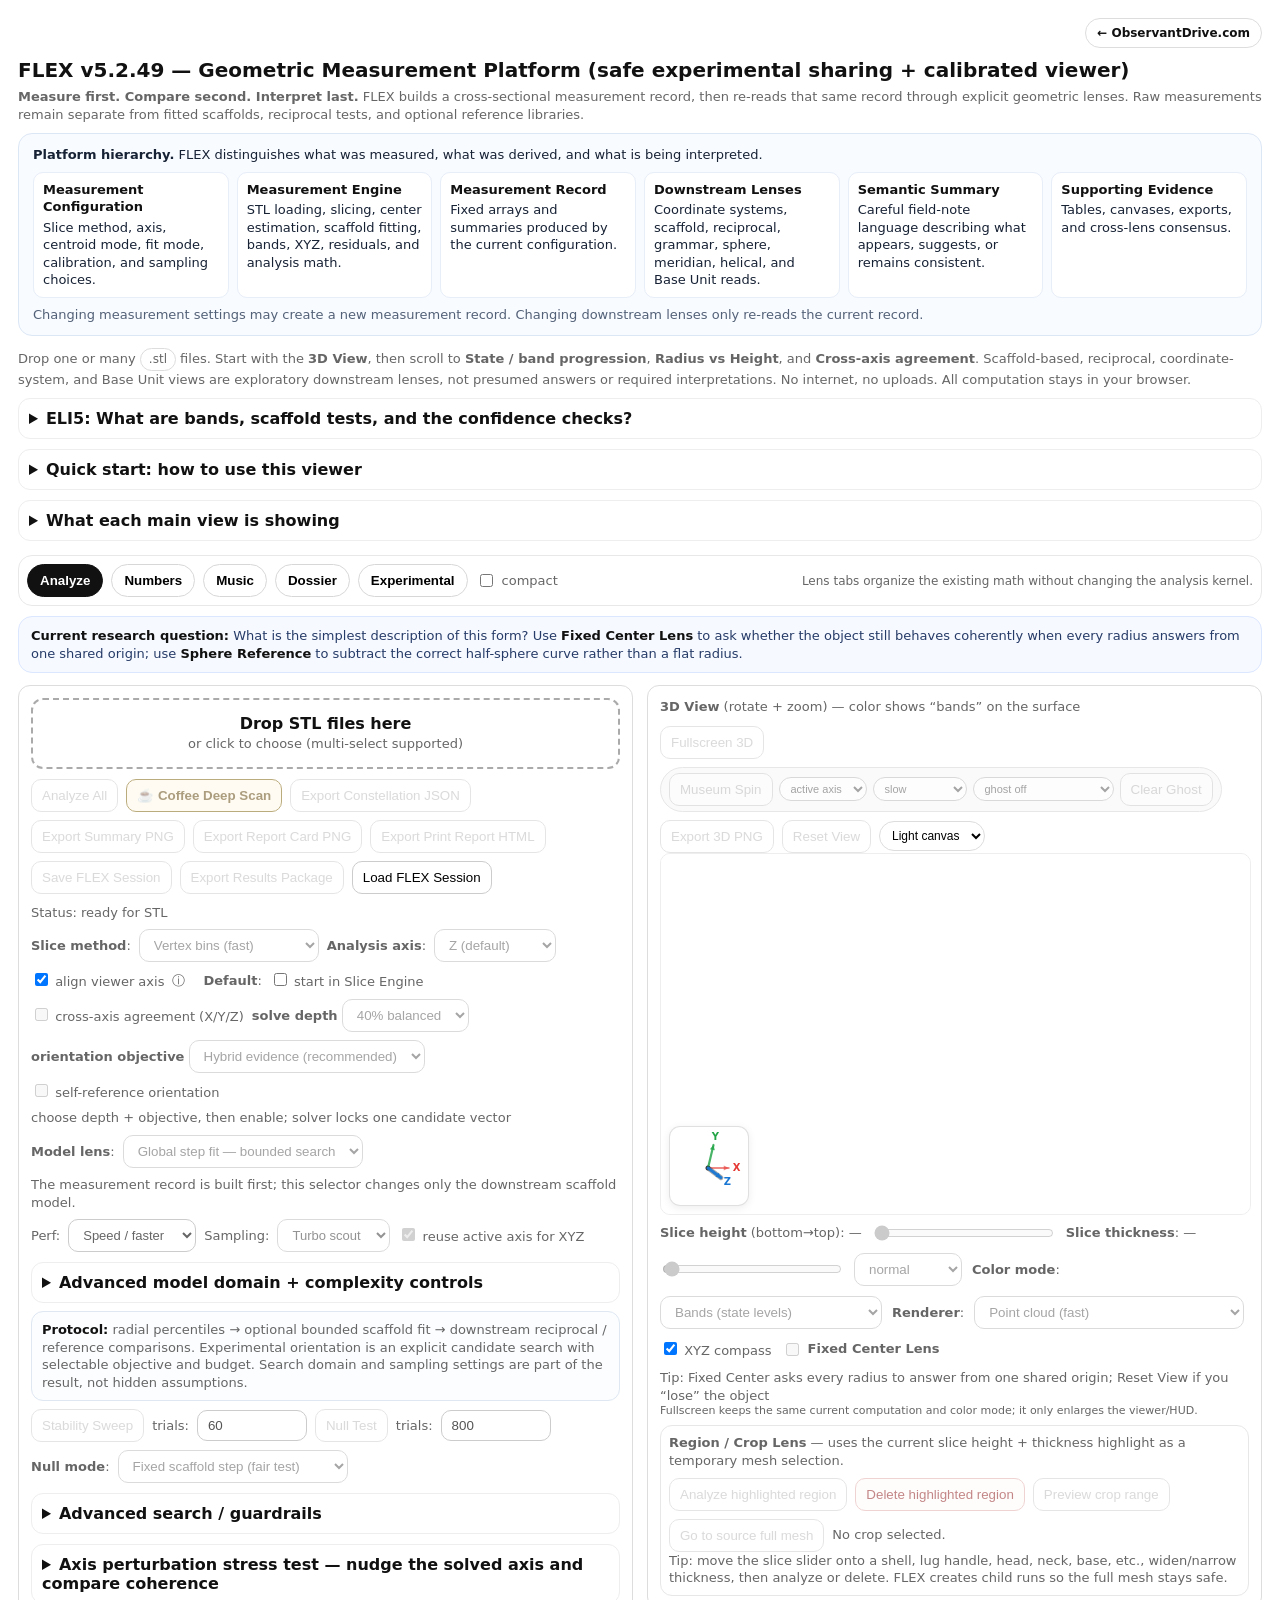
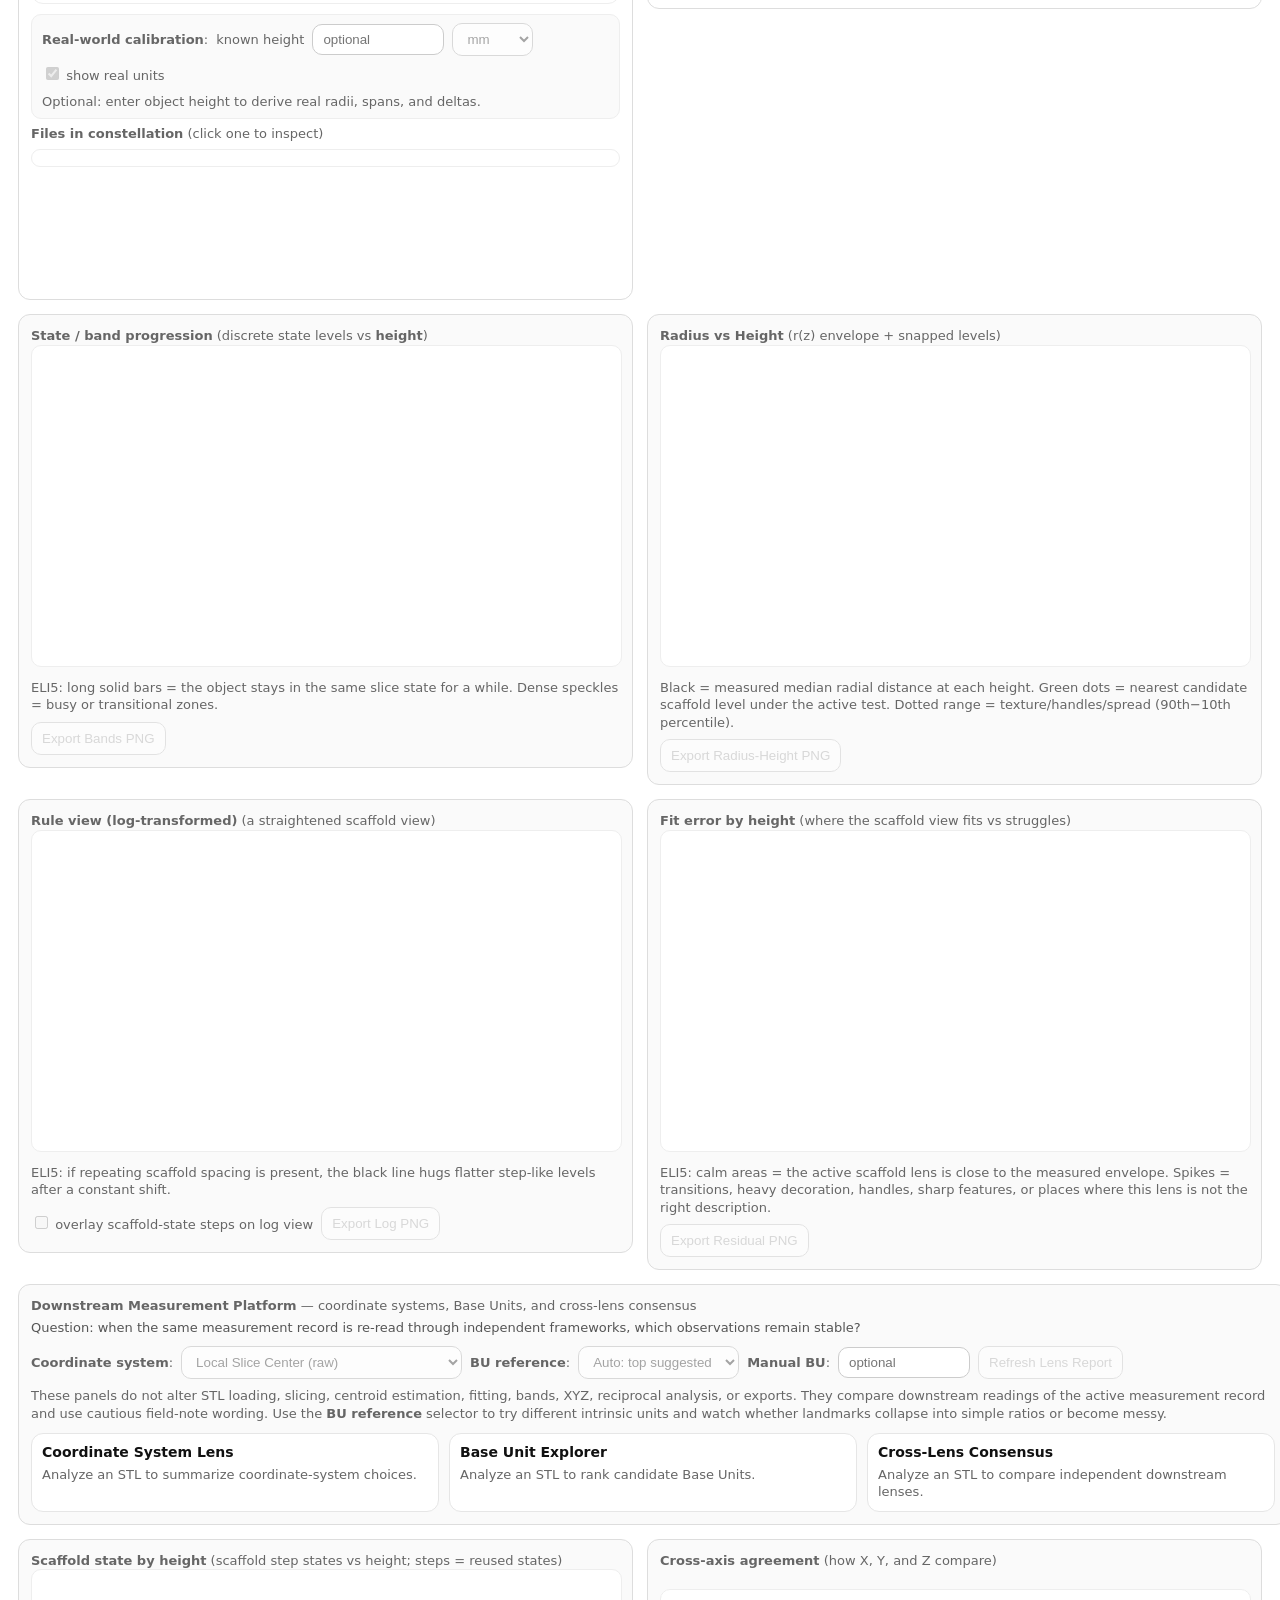
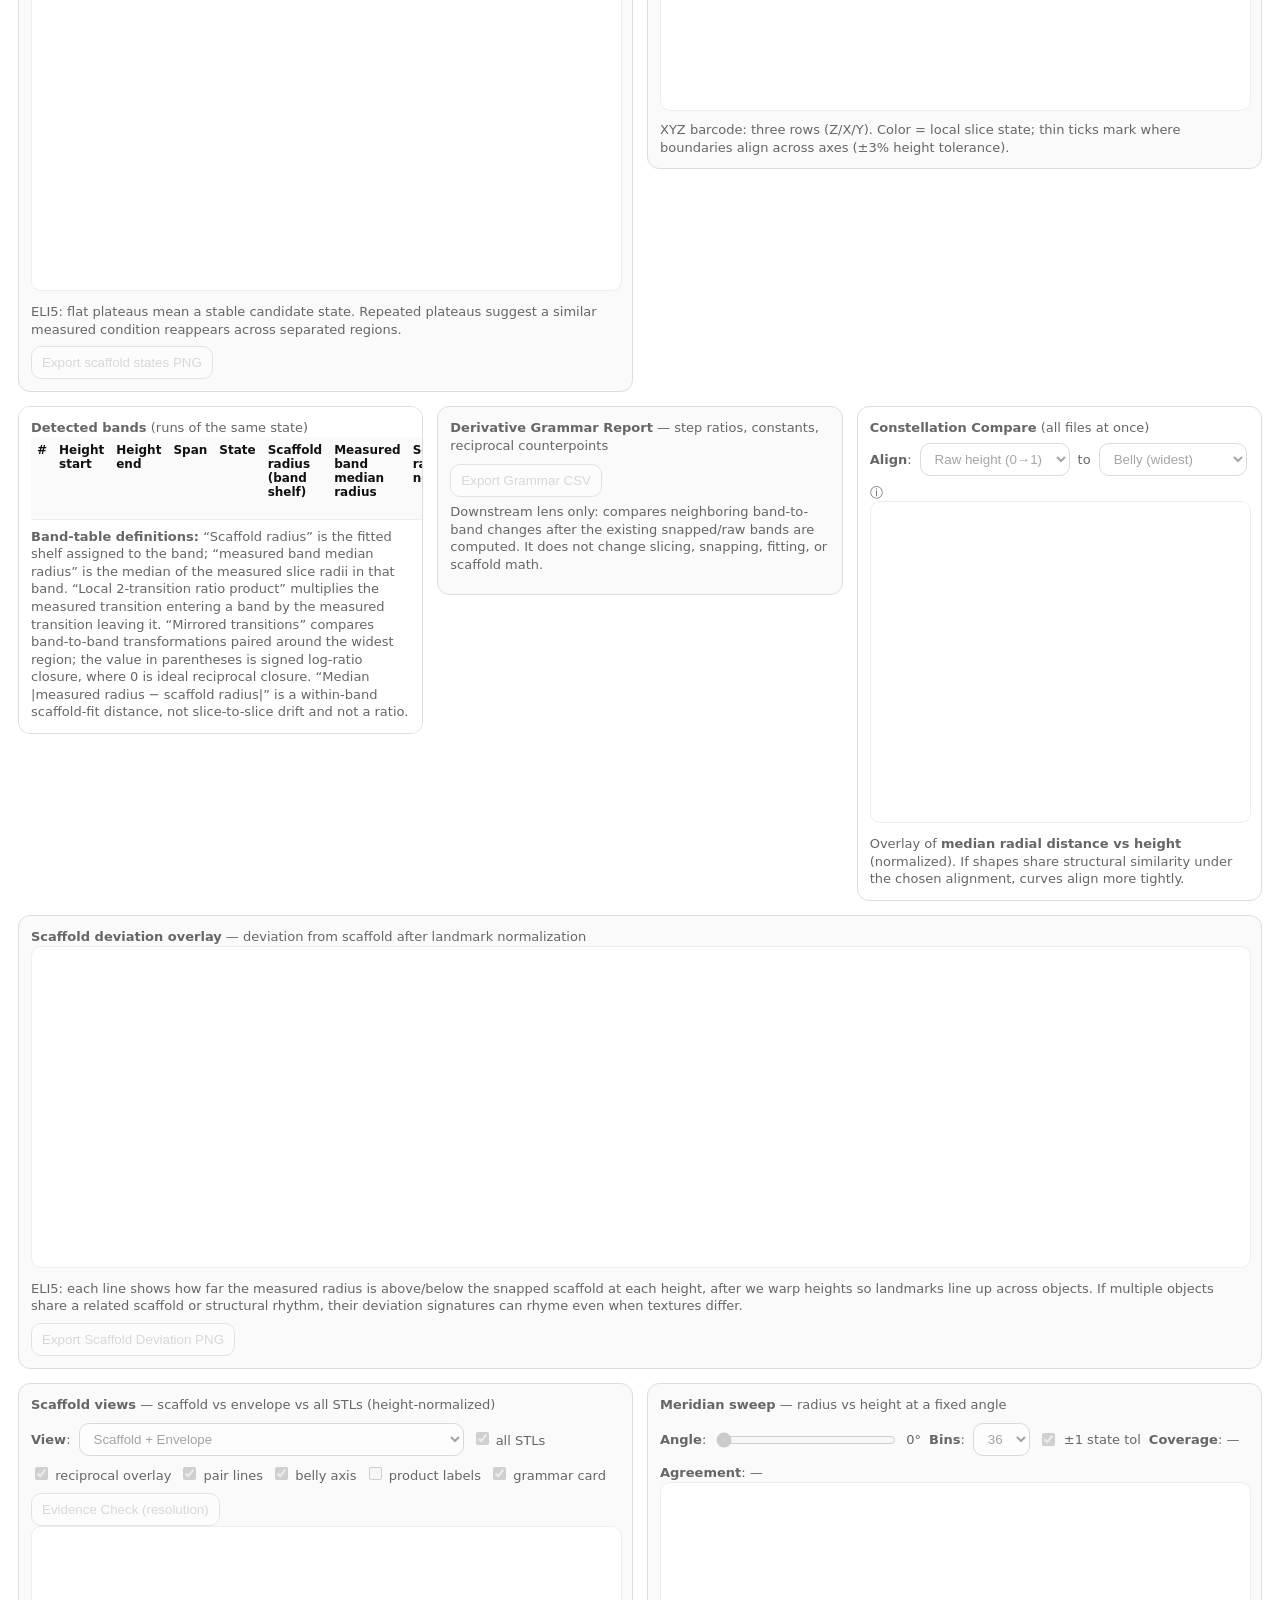
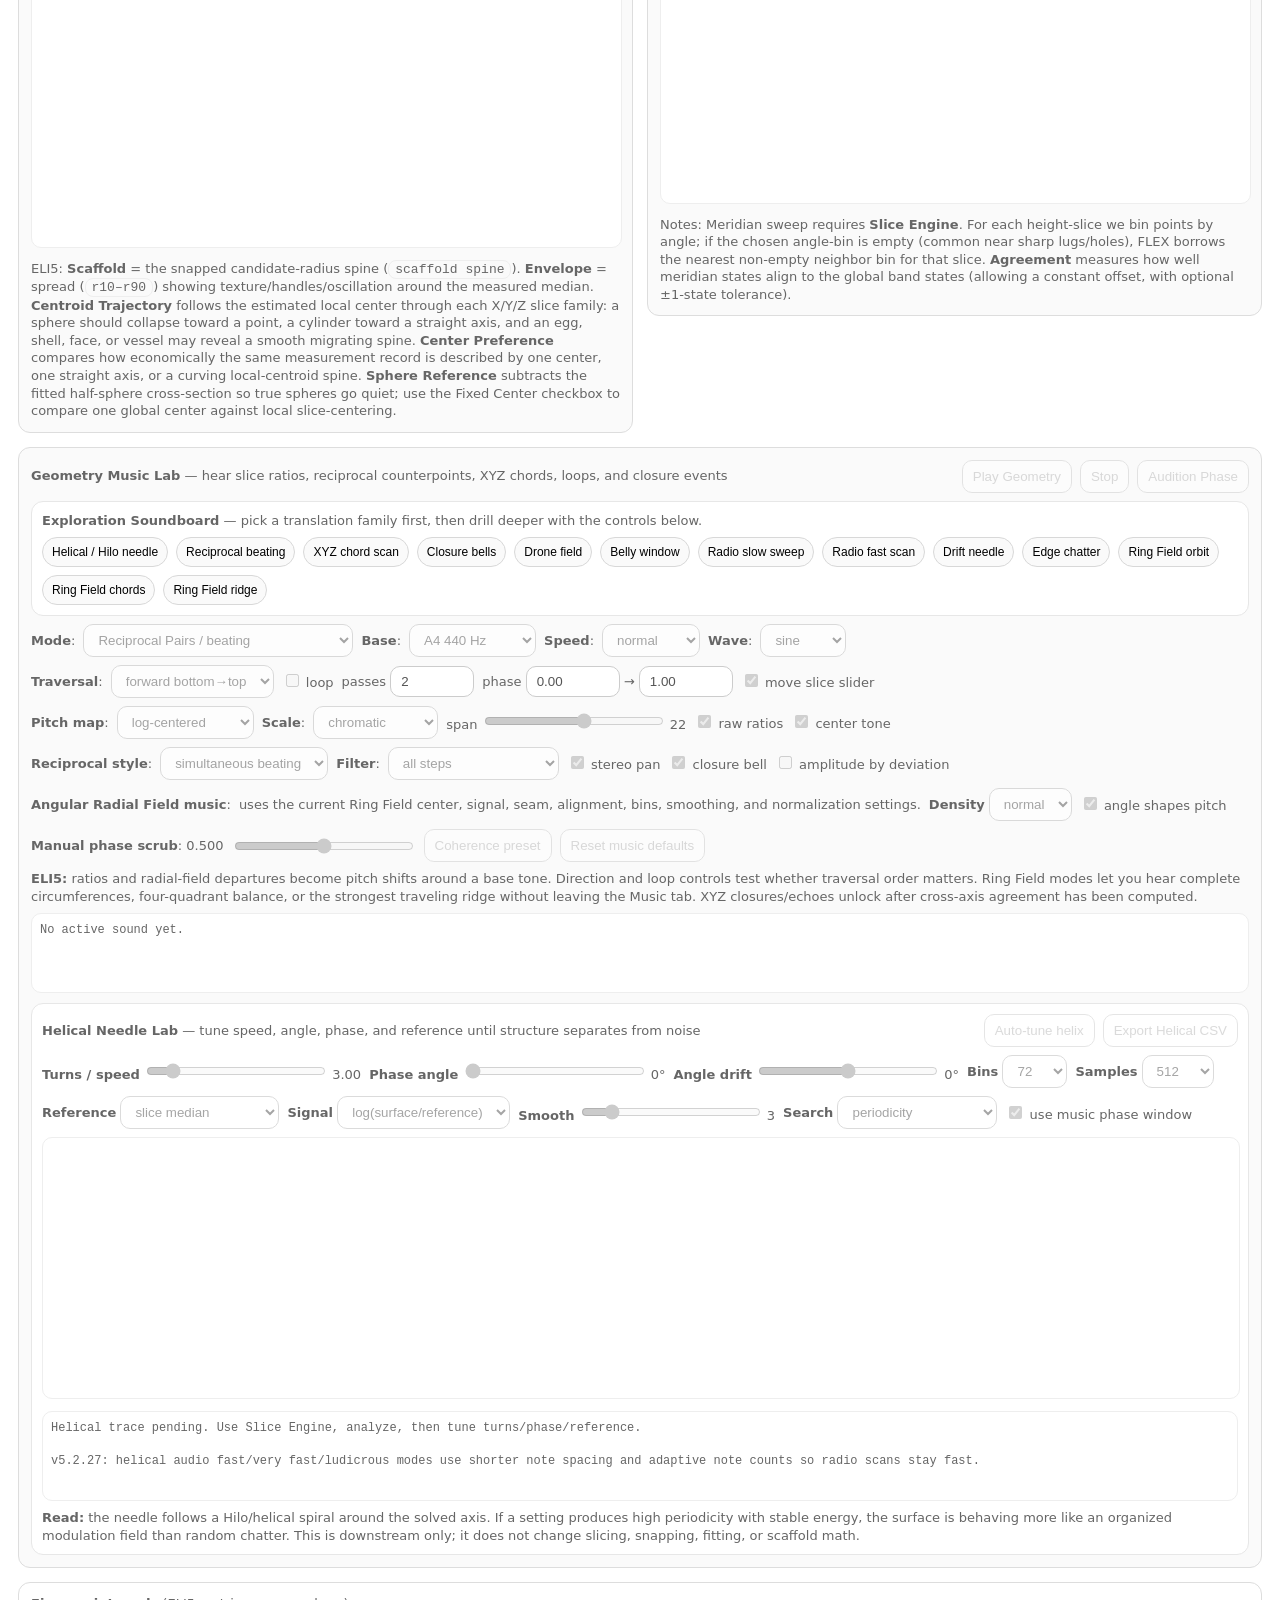
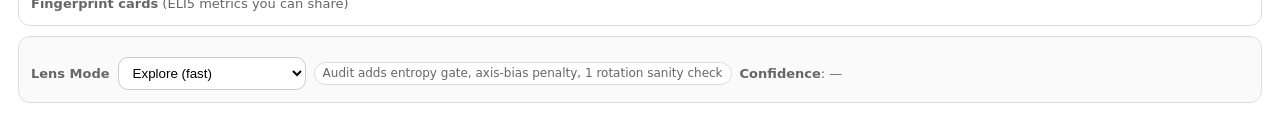
==== commit b3e5c008: "Add files via upload" ====
--- a/flex3d.html
+++ b/flex3d.html
@@ -4,7 +4,7 @@
 <head>
 <meta charset="utf-8"/>
 <meta name="viewport" content="width=device-width,initial-scale=1"/>
-<title>FLEX v5.2.42 — BU Sanity + Review Overlays</title>
+<title>FLEX v5.2.49 — Experimental Viewer + Selective Safe Share</title>
 <style>
   :root{
     --bg:#ffffff; --fg:#111; --muted:#666; --line:#e8e8e8; --card:#fafafa;
@@ -198,11 +198,29 @@
   .expTool h3{font-size:13px;margin:0 0 6px}
   .sanityHot{background:#eefaf2;border-color:#b8dfc4}.sanityWarn{background:#fff8e8;border-color:#ead09a}
   .autoFresh{display:inline-block;border:1px solid #cbd8ee;background:#f6f9ff;border-radius:999px;padding:2px 7px;font-size:11px}
+
+  /* v5.2.43 orientation integrity + dedicated experimental viewer */
+  .expViewerCard{margin-top:12px;border:1px solid #cfd9e8;border-radius:14px;background:#fff;padding:12px}
+  .expViewerWrap{position:relative;margin-top:10px;border:1px solid #dce4ef;border-radius:14px;overflow:hidden;background:#080a0f}
+  #expViewerCanvas{display:block;width:100%;height:clamp(460px,68vh,760px);border:0;border-radius:0;background:#080a0f}
+  .expViewerLegend{position:absolute;left:12px;top:12px;display:flex;gap:9px;flex-wrap:wrap;padding:7px 9px;border-radius:10px;background:rgba(255,255,255,.9);font-size:11px;box-shadow:0 2px 10px rgba(0,0,0,.14)}
+  .expViewerLegend span{display:inline-flex;align-items:center;gap:5px}.expViewerLegend i{display:inline-block;width:14px;height:4px;border-radius:999px}
+  .expBandKey{background:#2d7ff0}.expTransitionKey{background:#ff8c32}.expRecipKey{background:#ae55d8}.expBellyKey{background:#23a66f}
+  .expViewerTools{display:flex;gap:12px;flex-wrap:wrap;align-items:center;padding:9px 2px 2px}
+
+
+  /* v5.2.44 independent experimental viewer + safe share builder */
+  .safeShareGrid{display:grid;grid-template-columns:repeat(auto-fit,minmax(180px,1fr));gap:5px 10px}
+  .expViewerTools select{padding:5px 8px}
+  #expViewerCanvas{cursor:grab;touch-action:none}
+  #expViewerCanvas:active{cursor:grabbing}
+  .expViewerHint{font-size:11px;color:#778196;margin-top:5px}
+
 </style>
 </head>
 <body>
 <nav class="homeNav" aria-label="Observant Drive"><a href="https://observantdrive.com/">← ObservantDrive.com</a></nav>
-<h1>FLEX v5.2.42 — Geometric Measurement Platform (BU sanity + review overlays)</h1>
+<h1>FLEX v5.2.49 — Geometric Measurement Platform (safe experimental sharing + calibrated viewer)</h1>
 <div class="small"><b>Measure first. Compare second. Interpret last.</b> FLEX builds a cross-sectional measurement record, then re-reads that same record through explicit geometric lenses. Raw measurements remain separate from fitted scaffolds, reciprocal tests, and optional reference libraries.</div>
 <div class="platformFrame small">
   <b>Platform hierarchy.</b> FLEX distinguishes what was measured, what was derived, and what is being interpreted.
@@ -313,8 +331,53 @@
     </div>
     <div class="expToolGrid">
       <div class="expTool"><h3>Automatic downstream freshness</h3><label class="small"><input id="autoRefreshDownstream" type="checkbox" checked/> refresh all downstream lenses after every completed compute</label><div id="downstreamFreshState" class="small" style="margin-top:6px">Waiting for a computed record.</div></div>
-      <div class="expTool"><h3>3D relationship overlay</h3><label class="small"><input id="overlayBandShelves" type="checkbox"/> band shelves</label><br/><label class="small"><input id="overlayTransitions" type="checkbox"/> transition markers</label><br/><label class="small"><input id="overlayReciprocalPairs" type="checkbox"/> reciprocal pair arcs</label><br/><label class="small"><input id="overlayScaffoldFoot" type="checkbox"/> scaffold ↔ foot sanity</label></div>
-      <div class="expTool"><h3>Safe sharing</h3><button id="exportInteractiveReview" disabled>Export Interactive Review HTML</button><div class="small" style="margin-top:6px">Computed results and reduced display geometry only. Analysis functions and full STL are omitted.</div></div>
+      <div class="expTool"><h3>Experimental viewer overlays</h3><div class="small">Controls now live directly beneath the dedicated experimental viewer, where annotations are superimposed on the form instead of drawn as a side ruler.</div></div>
+      <div class="expTool"><h3>Safe Viewer Builder</h3>
+        <div class="small">Build a standalone review copy from computed outputs only. The analysis engine, slicing, fitting, optimization, source STL, and full-resolution mesh are omitted.</div>
+        <div class="safeShareGrid" style="margin-top:8px">
+          <label class="small"><input id="shareIncludeViewer" type="checkbox" checked/> interactive 3D viewer</label>
+          <label class="small"><input id="shareIncludeRelationships" type="checkbox" checked/> relationship overlays</label>
+          <label class="small"><input id="shareIncludeBandSummary" type="checkbox" checked/> band summary</label>
+          <label class="small"><input id="shareIncludeNumbers" type="checkbox" checked/> headline numbers</label>
+          <label class="small"><input id="shareIncludeGraphs" type="checkbox" checked/> selected graph images</label>
+          <label class="small"><input id="shareGraphBands" type="checkbox" checked/> band graph</label>
+          <label class="small"><input id="shareGraphRZ" type="checkbox" checked/> radius-height graph</label>
+          <label class="small"><input id="shareGraphScaffold" type="checkbox" checked/> scaffold graph</label>
+          <label class="small"><input id="shareGraphXYZ" type="checkbox"/> XYZ barcode</label>
+          <label class="small"><input id="shareIncludeReciprocal" type="checkbox" checked/> reciprocal table</label>
+          <label class="small"><input id="shareIncludeGrammar" type="checkbox" checked/> raw-support summary</label>
+          <label class="small"><input id="shareAllowViewerToggles" type="checkbox" checked/> viewer toggles for recipient</label>
+        </div>
+        <button id="exportInteractiveReview" disabled style="margin-top:8px">Build Safe Interactive Review HTML</button>
+        <div class="small" style="margin-top:6px">The export receives downsampled display points, selected computed tables/numbers, and selected rendered graph images—never the computation pipeline.</div>
+      </div>
+    </div>
+    <div id="experimentalViewerCard" class="expViewerCard">
+      <div class="rightHeader"><div><div class="small"><b>Experimental 3D Relationship Viewer</b></div><div class="small">Always mirrors the same active analyzed model as the main viewer, with additional experimental colors and overlays. The main viewer remains unchanged.</div></div><div class="miniRow" style="margin-top:0"><button id="expViewerRefresh" disabled>Refresh experimental view</button><button id="expViewerExport" disabled>Export annotated PNG</button></div></div>
+      <div class="expViewerWrap"><canvas id="expViewerCanvas" width="1200" height="680"></canvas><div id="expViewerLegend" class="expViewerLegend"><span><i class="expBandKey"></i>band region</span><span><i class="expTransitionKey"></i>transition</span><span><i class="expRecipKey"></i>reciprocal / mirror</span><span><i class="expBellyKey"></i>belly reference</span></div></div>
+      <div class="expViewerTools">
+        <label class="small"><b>Relationship color</b> <select id="expRelationshipMode">
+          <option value="state" selected>Bands (state levels)</option>
+          <option value="texture">Texture / handles strength</option>
+          <option value="xyzconv">XYZ convergence (transitions)</option>
+          <option value="recipEvents">Reciprocal / event markers</option>
+          <option value="helicalPath">Helical / Hilo path</option>
+          <option value="crtWire">CRT XYZ wireframe guide</option>
+          <option value="rawSupport">Raw ↔ scaffold support</option>
+          <option value="fitTightness">Within-band scaffold tightness</option>
+          <option value="raw">Raw neutral surface</option>
+        </select></label>
+        <label class="small"><b>Point size</b> <input id="expPointSize" type="range" min="1" max="5" step="0.5" value="1.5"/></label>
+        <label class="small"><input id="expShowBase" type="checkbox" checked/> surface</label>
+        <label class="small"><input id="expOverlayBandShelves" type="checkbox" checked/> band regions</label>
+        <label class="small"><input id="expOverlayTransitions" type="checkbox" checked/> transitions</label>
+        <label class="small"><input id="expOverlayReciprocalPairs" type="checkbox" checked/> reciprocals / mirrors</label>
+        <label class="small"><input id="expOverlayLabels" type="checkbox" checked/> labels</label>
+        <label class="small"><input id="expOverlayBelly" type="checkbox" checked/> belly landmark</label>
+        <button id="expViewerReset" type="button">Reset view</button>
+        <button id="expViewerSpin" type="button">Spin</button>
+      </div>
+      <div id="expViewerReadout" class="small">Analyze an STL; Experimental will mirror the active model automatically.</div><div class="expViewerHint">Drag to rotate · mouse wheel to zoom · relationship colors are glued to the form by the active measurement-axis phase.</div>
     </div>
     <div class="kv" style="margin-top:8px"><span class="pill">experimental: BU independence scoring</span><span class="pill">experimental: scaffold/landmark lock</span><span class="pill">experimental: reciprocal overlay</span><span class="pill">computed-results review export</span></div>
   </div>
@@ -2662,7 +2725,8 @@
         texture: { median: median(spread), mean: spread.reduce((a,b)=>a+b,0)/Math.max(1,spread.length) },
         classification: {label:"Insufficient data", why:"Not enough slice samples. Try Vertex mode or lower thresholds."},
         fit: {mode: fitModeNow, kBest: neutralStepFromRange({kMin:parseFloat(kMinEl?.value),kMax:parseFloat(kMaxEl?.value)}), objective:"n/a"},
-        measure: {mode: measureNow, why: meas.why, centerline: meas.centerline || null, slicePts: meas.slicePts || null},
+        measure: {mode: measureNow, why: meas.why, axis: meas.axis || axisModeNow.toUpperCase(), axisVector: meas.axisVector || opts.axisVector || null, centerline: meas.centerline || null, slicePts: meas.slicePts || null},
+        analysisIdentity: {axisMode: axisModeNow, axisLabel: meas.axis || opts.axisLabel || axisModeNow.toUpperCase(), axisVector: meas.axisVector || opts.axisVector || null, measureMode: measureNow, fitMode: fitModeNow, centerLockGlobal: !!opts.centerLockGlobal, selfReference: !!opts.selfOrientAxis},
         reciprocal: {pairs:[], score:0, meanAbsLogClosure:0, best:[], apexBand:0},
         fixedCenter: computeFixedCenterDiagnostics(zArr, r50, r10, r90, {active: !!opts.centerLockGlobal, reference: (opts.centerLockGlobal?"fixed center":"local center"), axisSpan: axisSpanFromBBox(bbox, axisModeNow)})
       };
@@ -2702,7 +2766,8 @@
       texture: { median: texMedian, mean: texMean },
       classification: cls,
       fit: {mode: fitModeNow, kBest: snapped.k, objective: (fitModeNow==="fit"?"bounded-grid":(fitModeNow==="piecewise"?"penalized-piecewise":"fixed-reference")), searchDomain:fitRange},
-      measure: {mode: measureNow, why: meas.why, centerline: meas.centerline || null, slicePts: meas.slicePts || null},
+      measure: {mode: measureNow, why: meas.why, axis: meas.axis || axisModeNow.toUpperCase(), axisVector: meas.axisVector || opts.axisVector || null, centerline: meas.centerline || null, slicePts: meas.slicePts || null},
+      analysisIdentity: {axisMode: axisModeNow, axisLabel: meas.axis || opts.axisLabel || axisModeNow.toUpperCase(), axisVector: meas.axisVector || opts.axisVector || null, measureMode: measureNow, fitMode: fitModeNow, centerLockGlobal: !!opts.centerLockGlobal, selfReference: !!opts.selfOrientAxis},
       ratioDiagnostics: computeBandRatioDiagnostics(snapped.bands),
       reciprocal: computeReciprocalTraversal({bands: snapped.bands, landmarks: snapped.landmarks}),
       fixedCenter: computeFixedCenterDiagnostics(zArr, snapped.r50, r10, r90, {active: !!opts.centerLockGlobal, reference: (opts.centerLockGlobal?"fixed center":"local center"), axisSpan: axisSpanFromBBox(bbox, axisModeNow)})
@@ -7489,8 +7554,8 @@
     drawCompare(analyzedRuns.map(r=>({name:r.name, res:r.res, color:r.color, isActive:r.id===activeId})));
     drawMoneyView(analyzedRuns);
 
-    // Default the inspection highlight to the bottom edge instead of obscuring the middle of the object.
-    sliceZ.value = "0";
+    // Default once to the bottom edge; preserve the user's selected slice on downstream redraws.
+    if (!run._sliceInitialized){ sliceZ.value = "0"; run._sliceInitialized = true; }
     sliceThick.value = sliceThick.value || 12;
     if (sliceThickPreset) sliceThickPreset.value = sliceThick.value;
     sliceLabel.textContent = (parseInt(sliceZ.value)/parseInt(sliceZ.max)).toFixed(3);
@@ -7501,6 +7566,7 @@
 
     viewerInfo.innerHTML = `
       <span class="pill"><b>ELI5:</b> height = bottom→top, width = distance from center</span>
+      <span class="pill">Axis record: <b>${escapeHtml(res.analysisIdentity?.axisLabel || res.measure?.axis || String(res.axis||"z").toUpperCase())}</b></span>
       <span class="pill">Measure: <b>${escapeHtml(measNote)}</b></span>
       <span class="pill">Mode: <b>${escapeHtml(res.classification.label)}</b></span>
       <span class="pill">Fit: <b>${escapeHtml(res.fit.mode)}</b></span>
@@ -8199,6 +8265,17 @@
       // Upload colors (re-use buffer object)
       setBufferData(bufCol, cols);
       pointCountGL = pts.count;
+      // v5.2.46: publish the exact proven main-view display geometry for the independent viewer.
+      // This is reduced/normalized display data only; it does not expose analysis logic.
+      run._displayViewerCache = {
+        count: pts.count,
+        ptsPos: pts.ptsPos,
+        ptsOrig: pts.ptsOrig,
+        znArr: pts.znArr,
+        baseColors: cols,
+        geometryKey: _geomKey,
+        axis: axis
+      };
     }
 
     
@@ -8438,7 +8515,7 @@
   sliceZ.addEventListener("input", refreshViewer);
   sliceThick.addEventListener("input", ()=>{ if(sliceThickPreset) sliceThickPreset.value = sliceThick.value; refreshViewer(); });
   if (sliceThickPreset) sliceThickPreset.addEventListener("change", ()=>{ sliceThick.value = sliceThickPreset.value; refreshViewer(); });
-  colorMode.addEventListener("change", refreshViewer);
+  colorMode.addEventListener("change", ()=>{ refreshViewer(); drawAnalysisOverlay(); });
   renderMode.addEventListener("change", refreshViewer);
   if (centerLock) centerLock.addEventListener("change", ()=> { cancelCurrentRun("center mode changed"); scheduleReanalyzeActive("center mode changed",250); });
   if (cropPreviewBtn) cropPreviewBtn.addEventListener("click", updateCropPreview);
@@ -8463,7 +8540,12 @@
   // Re-analyze active quickly on mode changes, but mark stale immediately so graphs never silently mismatch controls.
   fitMode.addEventListener("change", ()=> { cancelCurrentRun("settings changed"); scheduleReanalyzeActive("analysis mode changed"); });
   measureMode.addEventListener("change", ()=> { cancelCurrentRun("settings changed"); scheduleReanalyzeActive("slice method changed"); });
-  if (axisMode) axisMode.addEventListener("change", ()=> { cancelCurrentRun("settings changed"); scheduleReanalyzeActive("analysis axis changed"); refreshViewer(); });
+  if (axisMode) axisMode.addEventListener("change", ()=> {
+    for(const run of runs){ run._solvedAxisVector=null; run._solvedAxisLabel=""; run._selfOrientAudit=null; run._analysisSig=null; }
+    ANALYSIS_CACHE.clear(); MEAS_CACHE.clear();
+    cancelCurrentRun("analysis axis changed");
+    scheduleReanalyzeActive(`analysis axis changed to ${axisMode.value.toUpperCase()}`, 180);
+  });
   if (mathSpeedMode) mathSpeedMode.addEventListener("change", ()=> { ANALYSIS_CACHE.clear(); MEAS_CACHE.clear(); cancelCurrentRun("math speed changed"); scheduleReanalyzeActive("math speed profile changed", 650); });
   if (xyzReuseActive) xyzReuseActive.addEventListener("change", ()=> { const run=getActiveRun(); if(run) run.xyz=null; if(xyzCoherenceEl && xyzCoherenceEl.checked) scheduleReanalyzeActive("XYZ reuse setting changed", 650); });
   if (alignViewAxis) alignViewAxis.addEventListener("change", ()=> { refreshViewer(); });
@@ -8556,9 +8638,11 @@
         clearStale();
         run.robust = null;
       }
-      showActive();
-      drawCompare(runs.filter(r=>r.res).map(r=>({name:r.name, res:r.res, color:r.color, isActive:r.id===activeId})));
-      renderCards(runs.filter(r=>r.res));
+      if(run.res){
+        run.res.analysisIdentity = run.res.analysisIdentity || {};
+        Object.assign(run.res.analysisIdentity,{axisMode:axisMode?axisMode.value:(run.res.axis||"z"),axisLabel:run.res.measure?.axis||run._solvedAxisLabel||String(axisMode?axisMode.value:"z").toUpperCase(),axisVector:run.res.measure?.axisVector||run._solvedAxisVector||null,measureMode:meas,fitMode:mode,centerLockGlobal:!!(centerLock&&centerLock.checked),selfReference:!!(selfOrientAxisEl&&selfOrientAxisEl.checked)});
+      }
+      refreshAllDownstream(`authoritative ${run.res?.analysisIdentity?.axisLabel || String(axisMode?.value||"z").toUpperCase()} record`);
       renderFilesList();
       finishProgressSession("Ready");
     } catch(err){
@@ -9490,12 +9574,24 @@
     if(onRec){const rec=computeReciprocalTraversal(res); const pairs=rec?.mirrorPairs||rec?.pairs||[];ctx.strokeStyle="rgba(125,40,160,.55)";pairs.slice(0,12).forEach(p=>{const a=Number(p.i??p.leftIndex??p.a??0),b=Number(p.j??p.rightIndex??p.b??0);if(!bands[a]||!bands[b])return;const y1=yOf((bands[a].z0+bands[a].z1)/2),y2=yOf((bands[b].z0+bands[b].z1)/2);ctx.beginPath();ctx.moveTo(xRail-20,y1);ctx.quadraticCurveTo(xRail-70,(y1+y2)/2,xRail-20,y2);ctx.stroke()})}
     if(onSF){const s=buScaffoldLandmarkSanity(res);if(s){ctx.fillStyle="rgba(0,100,60,.88)";ctx.fillText(`scaffold↔foot Δ ${safeNum(s.foot?.pct*100,2)}%`,left,top+12)}}
   }
+  function publicComputedRecord(res){
+    if(!res)return null;const dg=computeDerivativeGrammar(res);return{
+      axis:res.axis,analysisIdentity:res.analysisIdentity||null,N_slices_used:res.N_slices_used,k:res.k,c:res.c,s:res.s,rmse:res.rmse,medianAbs:res.medianAbs,snapPurity:res.snapPurity,transitions:res.transitions,
+      landmarks:res.landmarks,texture:res.texture,classification:res.classification,fit:res.fit,fixedCenter:res.fixedCenter?{active:res.fixedCenter.active,reference:res.fixedCenter.reference,sphereSimilarity:res.fixedCenter.sphereSimilarity,meanAbsSphereDev:res.fixedCenter.meanAbsSphereDev,read:res.fixedCenter.read}:null,
+      bands:(res.bands||[]).map(b=>({z0:b.z0,z1:b.z1,dz:b.dz,n:b.n,k:b.k,rHat:b.rHat,rawMedianWidth:b.rawMedianWidth,medianAbsDr:b.medianAbsDr,count:b.count})),
+      reciprocal:{score:res.reciprocal?.score||0,centerWeightedScore:res.reciprocal?.centerWeightedScore||0,meanAbsLogClosure:res.reciprocal?.meanAbsLogClosure||0,pairs:(res.reciprocal?.pairs||[]).map(p=>({li:p.li,ri:p.ri,rawL:p.rawL,rawR:p.rawR,rawProduct:p.rawProduct,logClosure:p.logClosure,strength:p.strength}))},
+      grammar:{read:dg.read,rawSupportedSteps:dg.rawSupportedSteps,stepCount:dg.steps.length,rawSupportRate:dg.rawSupportRate,rawTightRecips:dg.rawTightRecips,meanAbsRawSnapLogDelta:dg.meanAbsRawSnapLogDelta,steps:dg.steps.map(st=>({from:st.from,to:st.to,zMid:st.zMid,raw:st.raw,snap:st.snap,support:st.support,target:st.snapTarget?.name||'',rawToTargetPct:st.rawToSnapTargetPctErr}))}
+    }
+  }
   function exportInteractiveReviewHTML(){
-    const run=getActiveRun(); if(!run?.res||!run?.parsed?.vertices) return;
-    const pkg=slimRunForResultsPackage(run); const data=JSON.stringify(pkg).replace(/</g,"\\u003c");
-    const html=`<!doctype html><meta charset="utf-8"><title>FLEX Interactive Review — ${escapeHtml(run.name)}</title><style>body{font:14px system-ui;margin:16px;color:#111}canvas{width:100%;height:68vh;border:1px solid #ddd;border-radius:12px}button,label{margin:4px}.note{color:#666}.row{display:flex;gap:10px;flex-wrap:wrap}.card{border:1px solid #ddd;border-radius:12px;padding:10px;margin-top:10px}</style><h1>FLEX Interactive Review</h1><p class="note">Computed results only. No slicing, fitting, optimization, or full analysis engine is included.</p><div class="row"><button id="reset">Reset view</button><label><input id="bands" type="checkbox" checked> bands</label><label><input id="recip" type="checkbox" checked> reciprocal links</label><label><input id="raw" type="checkbox"> raw points</label></div><canvas id="c" width="1200" height="700"></canvas><div class="card" id="info"></div><script>const D=${data};const c=document.getElementById('c'),x=c.getContext('2d'),P=D.display.points.positions,R=D.res;let yaw=.45,pitch=-.2,zoom=1,drag=false,lx=0,ly=0;function draw(){x.clearRect(0,0,c.width,c.height);x.save();x.translate(c.width/2,c.height/2);const pts=[];for(let i=0;i<P.length;i+=3){let X=P[i],Y=P[i+1],Z=P[i+2];const cy=Math.cos(yaw),sy=Math.sin(yaw),cp=Math.cos(pitch),sp=Math.sin(pitch);let a=X*cy-Z*sy,b=X*sy+Z*cy;let yy=Y*cp-b*sp,zz=Y*sp+b*cp;pts.push([a,yy,zz,Y])}let m=1;for(const q of pts)m=Math.max(m,Math.abs(q[0]),Math.abs(q[1]));const sc=zoom*Math.min(c.width,c.height)*.42/m;x.fillStyle='#555';for(let i=0;i<pts.length;i+=document.getElementById('raw').checked?1:3){const q=pts[i];x.fillRect(q[0]*sc,-q[1]*sc,1.2,1.2)}if(document.getElementById('bands').checked&&R.bands){x.strokeStyle='rgba(20,90,190,.65)';x.fillStyle='#145';R.bands.forEach((b,i)=>{const yy=(.5-((b.z0+b.z1)/2))*c.height*.82;x.beginPath();x.moveTo(c.width*.34-c.width/2,yy);x.lineTo(c.width*.46-c.width/2,yy);x.stroke();x.fillText(i+1,c.width*.47-c.width/2,yy+4)})}x.restore()}c.onmousedown=e=>{drag=true;lx=e.clientX;ly=e.clientY};onmouseup=()=>drag=false;onmousemove=e=>{if(!drag)return;yaw+=(e.clientX-lx)*.01;pitch+=(e.clientY-ly)*.01;lx=e.clientX;ly=e.clientY;draw()};c.onwheel=e=>{e.preventDefault();zoom*=e.deltaY<0?1.1:.9;draw()};document.querySelectorAll('input').forEach(e=>e.onchange=draw);reset.onclick=()=>{yaw=.45;pitch=-.2;zoom=1;draw()};info.innerHTML='<b>'+D.name+'</b><br>bands '+(R.bands?.length||0)+' · scaffold radial scale '+Number(R.c||0).toFixed(5)+' · scaffold step '+Number(R.k||0).toFixed(6);draw();<\/script>`;
-    downloadBlob(new Blob([html],{type:"text/html"}),`${baseName(run.name)}_FLEX_interactive_review_${nowStamp()}.html`);
-  }
+    const run=getActiveRun();if(!run?.res||!run?.parsed?.vertices)return;
+    const cfg={viewer:$('shareIncludeViewer')?.checked!==false,relationships:$('shareIncludeRelationships')?.checked!==false,bands:$('shareIncludeBandSummary')?.checked!==false,numbers:$('shareIncludeNumbers')?.checked!==false,graphs:$('shareIncludeGraphs')?.checked!==false,graphBands:$('shareGraphBands')?.checked!==false,graphRZ:$('shareGraphRZ')?.checked!==false,graphScaffold:$('shareGraphScaffold')?.checked!==false,graphXYZ:!!$('shareGraphXYZ')?.checked,reciprocal:$('shareIncludeReciprocal')?.checked!==false,grammar:$('shareIncludeGrammar')?.checked!==false,toggles:$('shareAllowViewerToggles')?.checked!==false};
+    const data={name:run.name,generated:new Date().toISOString(),config:cfg,display:sampledDisplayPointsForPackage(run,85000),bbox:run.parsed.bbox,res:publicComputedRecord(run.res),graphs:{bands:cfg.graphBands?bandCv.toDataURL('image/png'):'',rz:cfg.graphRZ?rzCv.toDataURL('image/png'):'',scaffold:cfg.graphScaffold?scaffoldCv.toDataURL('image/png'):'',xyz:cfg.graphXYZ?xyzBarcodeCv.toDataURL('image/png'):''}};
+    const D=JSON.stringify(data).replace(/</g,'\\u003c');
+    const html=`<!doctype html><html><head><meta charset="utf-8"><meta name="viewport" content="width=device-width,initial-scale=1"><title>FLEX Safe Review — ${escapeHtml(run.name)}</title><style>body{font:14px system-ui;margin:18px;max-width:1400px;color:#111}.note{color:#667}.card{border:1px solid #ddd;border-radius:14px;padding:12px;margin:12px 0}.toolbar{display:flex;gap:10px;flex-wrap:wrap;align-items:center}.viewer{position:relative;background:#080a0f;border-radius:14px;overflow:hidden}.viewer canvas{display:block;width:100%;height:68vh;min-height:460px}.legend{position:absolute;left:12px;top:12px;background:#fffffff0;border-radius:10px;padding:7px 9px;font-size:11px}.grid{display:grid;grid-template-columns:repeat(auto-fit,minmax(360px,1fr));gap:12px}.grid img{width:100%;border:1px solid #eee;border-radius:10px}table{width:100%;border-collapse:collapse;font-size:12px}th,td{padding:6px;border-bottom:1px solid #eee;text-align:left}.pill{display:inline-block;border:1px solid #ddd;border-radius:999px;padding:3px 8px;margin:2px}select,input{margin:3px}</style></head><body><h1>FLEX Safe Interactive Review</h1><p class="note"><b>Generated:</b> ${escapeHtml(new Date().toLocaleString())} · <b>Source:</b> ${escapeHtml(run.name)}<br>Computed display copy only. No source STL, full-resolution mesh, slicing engine, fit search, orientation solver, optimization, or analysis pipeline is included.</p><details class="card"><summary><b>What this file contains</b></summary><p class="note">A downsampled display point cloud, only the result fields selected by the sender, and optional rendered graph images. It cannot recompute, reslice, refit, or recover the source mesh.</p></details><div id="app"></div><script>const D=${D};const A=document.getElementById('app'),R=D.res,C=D.config;function esc(s){return String(s??'').replace(/[&<>\"]/g,m=>({'&':'&amp;','<':'&lt;','>':'&gt;','\"':'&quot;'}[m]))}let h='';if(C.viewer)h+='<div class="card"><div class="toolbar">'+(C.toggles?'<label>Color <select id="mode"><option value="bands">bands</option><option value="reciprocal">reciprocal</option><option value="support">raw support</option><option value="raw">neutral</option></select></label><label><input id="links" type="checkbox" checked> reciprocal links</label><label><input id="labels" type="checkbox" checked> labels</label>':'')+'<button id="reset">Reset view</button></div><div class="viewer"><canvas id="v" width="1200" height="720"></canvas><div class="legend">drag rotate · wheel zoom</div></div></div>';if(C.numbers)h+='<div class="card"><b>'+esc(D.name)+'</b><div><span class="pill">axis '+esc(R.analysisIdentity?.axisLabel||R.axis)+'</span><span class="pill">bands '+R.bands.length+'</span><span class="pill">purity '+(100*R.snapPurity).toFixed(2)+'%</span><span class="pill">step '+Number(R.k).toFixed(6)+'</span><span class="pill">reciprocal score '+(100*(R.reciprocal?.score||0)).toFixed(1)+'%</span></div><p>'+esc(R.classification?.label||'')+' — '+esc(R.classification?.why||'')+'</p></div>';if(C.bands)h+='<div class="card"><h2>Band summary</h2><table><thead><tr><th>#</th><th>phase</th><th>state</th><th>measured radius</th><th>scaffold radius</th><th>fit distance</th></tr></thead><tbody>'+R.bands.map((b,i)=>'<tr><td>'+(i+1)+'</td><td>'+b.z0.toFixed(4)+'–'+b.z1.toFixed(4)+'</td><td>'+b.n+'</td><td>'+Number(b.rawMedianWidth).toFixed(5)+'</td><td>'+Number(b.rHat).toFixed(5)+'</td><td>'+Number(b.medianAbsDr).toFixed(5)+'</td></tr>').join('')+'</tbody></table></div>';if(C.reciprocal)h+='<div class="card"><h2>Reciprocal / mirror pairs</h2><table><thead><tr><th>bands</th><th>raw product</th><th>log closure</th><th>strength</th></tr></thead><tbody>'+R.reciprocal.pairs.map(p=>'<tr><td>'+(p.li+1)+'↔'+(p.ri+1)+'</td><td>'+Number(p.rawProduct).toFixed(5)+'</td><td>'+Number(p.logClosure).toFixed(5)+'</td><td>'+Number(p.strength).toFixed(3)+'</td></tr>').join('')+'</tbody></table></div>';if(C.grammar)h+='<div class="card"><h2>Raw ↔ scaffold support</h2><p>'+esc(R.grammar.read)+' · supported '+R.grammar.rawSupportedSteps+'/'+R.grammar.stepCount+'</p><table><thead><tr><th>step</th><th>raw</th><th>scaffold</th><th>support</th><th>target</th></tr></thead><tbody>'+R.grammar.steps.map(s=>'<tr><td>'+s.from+'→'+s.to+'</td><td>'+Number(s.raw).toFixed(5)+'</td><td>'+Number(s.snap).toFixed(5)+'</td><td>'+esc(s.support)+'</td><td>'+esc(s.target)+'</td></tr>').join('')+'</tbody></table></div>';if(C.graphs){const imgs=[['Band progression',D.graphs.bands],['Radius vs height',D.graphs.rz],['Scaffold view',D.graphs.scaffold],['XYZ barcode',D.graphs.xyz]].filter(x=>x[1]);if(imgs.length)h+='<div class="card"><h2>Selected computed views</h2><div class="grid">'+imgs.map(x=>'<figure><b>'+x[0]+'</b><img src="'+x[1]+'"></figure>').join('')+'</div></div>'}A.innerHTML=h;if(C.viewer){const c=document.getElementById('v'),x=c.getContext('2d'),P=D.display.positions,B=D.bbox;let yaw=.55,pitch=-.18,zoom=1,drag=false,lx=0,ly=0;const phase=(X,Y,Z)=>{const a=String(R.analysisIdentity?.axisMode||R.axis||'z'),v=a==='x'?X:a==='y'?Y:Z,lo=a==='x'?B.minX:a==='y'?B.minY:B.minZ,hi=a==='x'?B.maxX:a==='y'?B.maxY:B.maxZ;return Math.max(0,Math.min(1,(v-lo)/(hi-lo||1)))};const bi=z=>{for(let i=0;i<R.bands.length;i++)if(z>=R.bands[i].z0&&z<=R.bands[i].z1)return i;return-1};const rec=new Map;R.reciprocal.pairs.forEach(p=>{rec.set(p.li,p.strength);rec.set(p.ri,p.strength)});const sup=new Map;R.grammar.steps.forEach((s,i)=>{let q=s.support==='raw locks'?1:s.support==='raw supports' ? .75:s.support==='raw relaxes' ? .35:s.support==='raw diverges'?-1:0;sup.set(i,q);sup.set(i+1,Math.max(sup.get(i+1)||-1,q))});function col(i){const m=document.getElementById('mode')?.value||'bands';if(i<0)return'#65708055';if(m==='reciprocal')return rec.has(i)?'#c65be8dd':'#56607044';if(m==='support'){const q=sup.get(i)||0;return q>.8?'#35d184':q>.4?'#7bdc98':q>0?'#f3ad46':q<0?'#ea5558':'#64708055'}if(m==='raw')return'#d7e0eacc';return'hsl('+(((R.bands[i].n||i)*37)%360)+' 75% 58% / .82)'}function draw(){x.fillStyle='#080a0f';x.fillRect(0,0,c.width,c.height);const cx=(B.minX+B.maxX)/2,cy=(B.minY+B.maxY)/2,cz=(B.minZ+B.maxZ)/2,axis=String(R.analysisIdentity?.axisMode||R.axis||'z').toLowerCase(),cyw=Math.cos(yaw),sy=Math.sin(yaw),cp=Math.cos(pitch),sp=Math.sin(pitch),Q=[];let mnx=Infinity,mxx=-Infinity,mny=Infinity,mxy=-Infinity;for(let i=0;i<P.length;i+=3){let X=P[i]-cx,Y=P[i+1]-cy,Z=P[i+2]-cz;if(axis==='x'){const ox=X;X=-Z;Z=Y;Y=ox}else if(axis==='y'){const oy=Y;Y=Z;Z=oy}const a=X*cyw-Z*sy,b=X*sy+Z*cyw,yy=Y*cp-b*sp,zz=Y*sp+b*cp;mnx=Math.min(mnx,a);mxx=Math.max(mxx,a);mny=Math.min(mny,yy);mxy=Math.max(mxy,yy);Q.push({a,yy,d:zz,i:bi(phase(P[i],P[i+1],P[i+2]))})}const pad=Math.min(c.width,c.height)*.07,sc=Math.min((c.width-2*pad)/Math.max(1e-9,mxx-mnx),(c.height-2*pad)/Math.max(1e-9,mxy-mny))*zoom,mx=(mnx+mxx)/2,my=(mny+mxy)/2;Q.forEach(q=>{q.x=c.width/2+(q.a-mx)*sc;q.y=c.height/2-(q.yy-my)*sc});Q.sort((a,b)=>a.d-b.d);for(const q of Q){x.fillStyle=col(q.i);x.fillRect(q.x,q.y,1.5,1.5)}if(C.relationships&&document.getElementById('links')?.checked!==false){const centers=new Map;Q.forEach(q=>{if(q.i<0)return;let a=centers.get(q.i)||{x:0,y:0,n:0};a.x+=q.x;a.y+=q.y;a.n++;centers.set(q.i,a)});x.strokeStyle='#d26ff0cc';x.lineWidth=2;R.reciprocal.pairs.slice(0,16).forEach(p=>{const a=centers.get(p.li),b=centers.get(p.ri);if(!a||!b)return;const x1=a.x/a.n,y1=a.y/a.n,x2=b.x/b.n,y2=b.y/b.n;x.beginPath();x.moveTo(x1,y1);x.quadraticCurveTo((x1+x2)/2,(y1+y2)/2-40,x2,y2);x.stroke();if(document.getElementById('labels')?.checked!==false){x.fillStyle='#edc4fa';x.font='10px system-ui';x.fillText((p.li+1)+'↔'+(p.ri+1),(x1+x2)/2,(y1+y2)/2-42)}}}}function fitCanvas(){const r=c.getBoundingClientRect(),d=Math.min(2,window.devicePixelRatio||1),w=Math.max(640,Math.round(r.width*d)),h=Math.max(460,Math.round(r.height*d));if(c.width!==w||c.height!==h){c.width=w;c.height=h}}c.addEventListener('pointerdown',e=>{drag=true;lx=e.clientX;ly=e.clientY;try{c.setPointerCapture(e.pointerId)}catch(_){}});c.addEventListener('pointerup',e=>{drag=false;try{c.releasePointerCapture(e.pointerId)}catch(_){}});c.addEventListener('pointercancel',()=>drag=false);c.addEventListener('pointermove',e=>{if(!drag)return;yaw+=(e.clientX-lx)*.009;pitch=Math.max(-1.45,Math.min(1.45,pitch+(e.clientY-ly)*.009));lx=e.clientX;ly=e.clientY;draw()});c.addEventListener('wheel',e=>{e.preventDefault();zoom=Math.max(.25,Math.min(5,zoom*(e.deltaY<0?1.1:.9)));draw()},{passive:false});window.addEventListener('resize',()=>{fitCanvas();draw()});fitCanvas();document.querySelectorAll('#mode,#links,#labels').forEach(e=>e&&e.addEventListener('change',draw));document.getElementById('reset').onclick=()=>{yaw=.55;pitch=-.18;zoom=1;draw()};draw()}<\/script></body></html>`;
+    downloadBlob(new Blob([html],{type:'text/html;charset=utf-8'}),`${baseName(run.name)}_FLEX_experimental_safe_review_${nowStamp()}.html`);
+  }
+
   function exportResultsPackage(){
     const analyzed = runs.filter(r=>r.res && r.parsed && r.parsed.vertices);
     if(!analyzed.length) return;
@@ -9889,6 +9985,7 @@
       const dossier = $('dossierRow'); if(dossier) dossier.style.display = (tab==='dossier') ? '' : 'none';
       const experimental = $('experimentalRow'); if(experimental) experimental.style.display = (tab==='experimental') ? '' : 'none';
       if(tab==='dossier') setTimeout(renderDossierView, 50);
+      if(tab==='experimental') setTimeout(()=>{ try{ window.__drawExperimentalViewer?.('tab opened'); }catch(e){console.warn(e)} }, 80);
       setTimeout(()=>{ try{ renderGL(); syncGhostCanvas(); }catch(e){} }, 90);
     }
     tabButtons.forEach(btn=>btn.addEventListener('click', ()=>setTab(btn.dataset.flexTabTarget||'analyze')));
@@ -10057,6 +10154,12 @@
   initDossierControls();
   initFlexLensTabs();
 
+  // Public read-only bridge for the isolated experimental viewer patch.
+  // Only UI helpers and the active in-memory run accessor are exposed; no analysis source is exported.
+  window.__FLEX_UI_BRIDGE = {
+    getActiveRun, clamp, escapeHtml, canvasToPNG, baseName
+  };
+
 })();</script>
 
 <!-- =====================
@@ -10097,6 +10200,14 @@
    ============================================================ */
 
 (function(){
+  const __bridge = window.__FLEX_UI_BRIDGE || {};
+  const $ = (id)=>document.getElementById(id);
+  const getActiveRun = __bridge.getActiveRun || (()=>null);
+  const clamp = __bridge.clamp || ((v,a,b)=>Math.max(a,Math.min(b,v)));
+  const escapeHtml = __bridge.escapeHtml || (v=>String(v??''));
+  const canvasToPNG = __bridge.canvasToPNG || (()=>{});
+  const baseName = __bridge.baseName || (v=>String(v||'flex'));
+
   // ---- Mode ----
   let LENS_MODE = "explore";
   const lm = document.getElementById("lensMode");
@@ -10171,6 +10282,187 @@
   };
 
 
+
+  // v5.2.48 always-live experimental viewer: mirrors the active analyzed model and owns its extra overlay controls.
+  const expViewerCanvas=$('expViewerCanvas'), expViewerReadout=$('expViewerReadout'), expViewerRefresh=$('expViewerRefresh'), expViewerExport=$('expViewerExport');
+  const expView={yaw:.55,pitch:-.18,zoom:1,drag:false,x:0,y:0,spin:false,raf:0,last:0,dpr:1};
+
+  function resizeExperimentalCanvas(){
+    if(!expViewerCanvas)return false;
+    const r=expViewerCanvas.getBoundingClientRect();
+    if(!(r.width>0&&r.height>0))return false;
+    const d=Math.min(2,window.devicePixelRatio||1);
+    const w=Math.max(640,Math.round(r.width*d)),h=Math.max(420,Math.round(r.height*d));
+    const changed=expViewerCanvas.width!==w||expViewerCanvas.height!==h;
+    if(changed){expViewerCanvas.width=w;expViewerCanvas.height=h;}
+    expView.dpr=d;
+    return changed;
+  }
+
+  function expBandIndex(res,z){
+    const bs=res?.bands||[];
+    for(let i=0;i<bs.length;i++) if(z>=bs[i].z0-1e-6 && z<=bs[i].z1+1e-6) return i;
+    return -1;
+  }
+  function expBoundaryScore(mask,t){
+    if(!mask||!mask.length)return 0;
+    const i=Math.max(0,Math.min(mask.length-1,Math.round(t*(mask.length-1))));
+    let best=0; for(let d=-2;d<=2;d++){const j=i+d;if(j>=0&&j<mask.length&&mask[j])best=Math.max(best,1-Math.abs(d)/3)} return best;
+  }
+  function expMaps(res){
+    const reciprocal=new Map(), support=new Map(), tight=new Map(), bands=res?.bands||[];
+    for(const p of (res?.reciprocal?.pairs||[])){
+      reciprocal.set(p.li,Math.max(reciprocal.get(p.li)||0,p.strength||.3));
+      reciprocal.set(p.ri,Math.max(reciprocal.get(p.ri)||0,p.strength||.3));
+    }
+    try{
+      const dg=computeDerivativeGrammar(res);
+      for(const st of (dg.steps||[])){
+        let q=0;
+        if(st.support==='raw locks')q=1; else if(st.support==='raw supports')q=.75; else if(st.support==='raw relaxes')q=.35; else if(st.support==='raw diverges')q=-.6;
+        support.set(st.i,q); support.set(st.i+1,Math.max(support.get(st.i+1)||-1,q));
+      }
+    }catch(e){}
+    const vals=bands.map(b=>(b.medianAbsDr||0)/Math.max(1e-9,b.rawMedianWidth||b.rHat||1));
+    const sorted=vals.slice().sort((a,b)=>a-b), q1=sorted[Math.floor(sorted.length*.33)]||0, q2=sorted[Math.floor(sorted.length*.67)]||0;
+    vals.forEach((v,i)=>tight.set(i,v<=q1?1:(v<=q2 ? .55 : .15)));
+    return {reciprocal,support,tight};
+  }
+  function expColor(mode,bi,res,maps,orig,zn,run){
+    if(mode==='raw')return 'rgba(210,220,232,.76)';
+    if(mode==='texture'){
+      const idx=Math.max(0,Math.min((res.spread||[]).length-1,Math.round(zn*Math.max(0,(res.spread||[]).length-1))));
+      const sv=(res.spread||[])[idx]||0, med=res.texture?.median||1, t=clamp(sv/(med*3+1e-6),0,1);
+      return `rgba(${Math.round(55+200*t)},${Math.round(65*(1-t))},${Math.round(65*(1-t))},.84)`;
+    }
+    if(mode==='xyzconv'){
+      const m=run?.xyz?.masks; if(!m)return 'rgba(35,35,42,.9)';
+      const b=run.parsed?.bbox||{}; const x=orig[0],y=orig[1],z=orig[2];
+      const nx=(x-b.minX)/Math.max(1e-9,b.maxX-b.minX), ny=(y-b.minY)/Math.max(1e-9,b.maxY-b.minY), nz=(z-b.minZ)/Math.max(1e-9,b.maxZ-b.minZ);
+      const sc=expBoundaryScore(m.x,nx)+expBoundaryScore(m.y,ny)+expBoundaryScore(m.z,nz);
+      return sc>=2.5?'rgba(240,70,70,.95)':sc>=1.5?'rgba(55,205,90,.92)':sc>.25?'rgba(70,95,225,.9)':'rgba(175,180,190,.45)';
+    }
+    if(mode==='recipEvents'){
+      const q=maps.reciprocal.get(bi)||0; return q?`rgba(205,92,238,${.48+.48*q})`:'rgba(95,105,125,.32)';
+    }
+    if(mode==='rawSupport'){
+      const q=maps.support.get(bi); return q>=.9?'rgba(45,210,125,.94)':q>=.6?'rgba(105,220,145,.84)':q>0?'rgba(255,177,65,.82)':q<0?'rgba(239,80,84,.88)':'rgba(100,112,132,.36)';
+    }
+    if(mode==='fitTightness'){
+      const q=maps.tight.get(bi)||0; return q>.8?'rgba(43,203,137,.92)':q>.4?'rgba(67,151,226,.82)':'rgba(244,147,62,.84)';
+    }
+    if(mode==='crtWire'){
+      const p=orig, b=run.parsed?.bbox||{};
+      const nx=(p[0]-b.minX)/Math.max(1e-9,b.maxX-b.minX),ny=(p[1]-b.minY)/Math.max(1e-9,b.maxY-b.minY),nz=(p[2]-b.minZ)/Math.max(1e-9,b.maxZ-b.minZ);
+      const line=v=>Math.abs(v*16-Math.round(v*16))<.055; const hits=[line(nx),line(ny),line(nz)].filter(Boolean).length;
+      return hits>=2?'rgba(220,255,210,.96)':hits===1?'rgba(45,235,140,.88)':'rgba(18,25,24,.86)';
+    }
+    if(mode==='helicalPath'){
+      const p=orig,b=run.parsed?.bbox||{},cx=(b.minX+b.maxX)/2,cy=(b.minY+b.maxY)/2;
+      let a=Math.atan2(p[1]-cy,p[0]-cx)/(Math.PI*2);if(a<0)a+=1;const target=(3*zn)%1,d=Math.min(Math.abs(a-target),1-Math.abs(a-target));
+      return d<.035?'rgba(75,245,100,.96)':'rgba(70,75,82,.36)';
+    }
+    if(bi<0)return 'rgba(130,142,160,.35)';
+    const band=res.bands[bi],h=(((Number(band?.n)||bi)*37)%360+360)%360; return `hsla(${h},76%,58%,.86)`;
+  }
+  function ensureExperimentalGeometry(run){
+    if(run?._displayViewerCache?.count)return run._displayViewerCache;
+    if(run?._experimentalViewerCache?.count)return run._experimentalViewerCache;
+
+    // Independent fallback: build reduced display geometry directly from the active parsed STL.
+    // This never changes the main viewer renderer, color mode, camera, buffers, or controls.
+    const verts=run?.parsed?.vertices;
+    if(!verts?.length)return null;
+    const b=run.parsed.bbox||{};
+    const minX=Number.isFinite(b.minX)?b.minX:0,maxX=Number.isFinite(b.maxX)?b.maxX:1;
+    const minY=Number.isFinite(b.minY)?b.minY:0,maxY=Number.isFinite(b.maxY)?b.maxY:1;
+    const minZ=Number.isFinite(b.minZ)?b.minZ:0,maxZ=Number.isFinite(b.maxZ)?b.maxZ:1;
+    const cx=(minX+maxX)/2,cy=(minY+maxY)/2,cz=(minZ+maxZ)/2;
+    const spanX=Math.max(1e-9,maxX-minX),spanY=Math.max(1e-9,maxY-minY),spanZ=Math.max(1e-9,maxZ-minZ);
+    const scale=1/Math.max(spanX,spanY,spanZ);
+    const axis=String(run.res?.measure?.axis||run.res?.axis||run._analysisAxis||'z').toLowerCase();
+    const vertexCount=Math.floor(verts.length/3),target=90000,step=Math.max(1,Math.ceil(vertexCount/target));
+    const count=Math.ceil(vertexCount/step),ptsPos=new Float32Array(count*3),ptsOrig=new Float32Array(count*3),znArr=new Float32Array(count);
+    let j=0;
+    for(let vi=0;vi<vertexCount;vi+=step){
+      const k=vi*3,x=verts[k],y=verts[k+1],z=verts[k+2];
+      let X=(x-cx)*scale,Y=(y-cy)*scale,Z=(z-cz)*scale,phase=(z-minZ)/spanZ;
+      // Match the main viewer's promise that the selected measurement axis appears upright.
+      if(axis==='x'){ const ox=X; X=-Z; Z=Y; Y=ox; phase=(x-minX)/spanX; }
+      else if(axis==='y'){ const oy=Y; Y=Z; Z=oy; phase=(y-minY)/spanY; }
+      const o=j*3;ptsPos[o]=X;ptsPos[o+1]=Y;ptsPos[o+2]=Z;ptsOrig[o]=x;ptsOrig[o+1]=y;ptsOrig[o+2]=z;znArr[j]=clamp(phase,0,1);j++;
+    }
+    run._experimentalViewerCache={count:j,ptsPos,ptsOrig,znArr,axis,geometryKey:`exp:${verts.length}:${axis}:${minX}:${maxX}:${minY}:${maxY}:${minZ}:${maxZ}`};
+    return run._experimentalViewerCache;
+  }
+  function drawExperimentalViewer(reason='live sync'){
+    if(!expViewerCanvas)return;
+    resizeExperimentalCanvas();
+    const ctx=expViewerCanvas.getContext('2d'),W=expViewerCanvas.width,H=expViewerCanvas.height;
+    ctx.clearRect(0,0,W,H);ctx.fillStyle='#080a0f';ctx.fillRect(0,0,W,H);
+    const run=getActiveRun(),res=run?.res;
+    if(!run||!res){ctx.fillStyle='#c3cad5';ctx.font='16px system-ui';ctx.fillText('Analyze an STL to populate the experimental viewer.',32,48);if(expViewerReadout)expViewerReadout.textContent='No active computed record.';return;}
+    const cache=ensureExperimentalGeometry(run);
+    if(!cache?.count||!cache.ptsPos?.length){ctx.fillStyle='#ffb36b';ctx.font='16px system-ui';ctx.fillText('Display geometry is not ready for this record. Re-run the active analysis, then press Refresh.',32,48);ctx.font='12px monospace';ctx.fillText(`record=${!!res} parsed=${!!run.parsed} vertices=${run.parsed?.vertices?.length||0} cache=${cache?.count||0}`,32,72);if(expViewerReadout)expViewerReadout.textContent='Computed record exists, but no usable display geometry was available.';return;}
+    const pos=cache.ptsPos,orig=cache.ptsOrig,znArr=cache.znArr,count=cache.count;
+    const cosy=Math.cos(expView.yaw),siny=Math.sin(expView.yaw),cosp=Math.cos(expView.pitch),sinp=Math.sin(expView.pitch);
+    const mode=$('expRelationshipMode')?.value||'state',maps=expMaps(res),Q=[];
+    const stride=Math.max(1,Math.ceil(count/70000));
+    let minPX=Infinity,maxPX=-Infinity,minPY=Infinity,maxPY=-Infinity;
+    for(let i=0;i<count;i+=stride){
+      const X=pos[i*3],Y=pos[i*3+1],Z=pos[i*3+2],a=X*cosy-Z*siny,b=X*siny+Z*cosy,yy=Y*cosp-b*sinp,zz=Y*sinp+b*cosp,zn=znArr[i],bi=expBandIndex(res,zn);
+      minPX=Math.min(minPX,a);maxPX=Math.max(maxPX,a);minPY=Math.min(minPY,yy);maxPY=Math.max(maxPY,yy);
+      Q.push({a,yy,d:zz,bi,zn,orig:[orig[i*3],orig[i*3+1],orig[i*3+2]]});
+    }
+    const projW=Math.max(1e-6,maxPX-minPX),projH=Math.max(1e-6,maxPY-minPY);
+    const pad=Math.max(34*expView.dpr,Math.min(W,H)*.07);
+    const sc=Math.min((W-2*pad)/projW,(H-2*pad)/projH)*expView.zoom;
+    const midPX=(minPX+maxPX)/2,midPY=(minPY+maxPY)/2;
+    for(const q of Q){q.x=W/2+(q.a-midPX)*sc;q.y=H/2-(q.yy-midPY)*sc;}
+
+    Q.sort((a,b)=>a.d-b.d);
+    if($('expShowBase')?.checked!==false){const ps=Number($('expPointSize')?.value||1.8)*expView.dpr;for(const q of Q){ctx.fillStyle=expColor(mode,q.bi,res,maps,q.orig,q.zn,run);ctx.fillRect(q.x-ps/2,q.y-ps/2,ps,ps)}}
+    const centers=new Map();for(const q of Q){if(q.bi<0)continue;let a=centers.get(q.bi);if(!a){a={x:0,y:0,n:0,minX:1e9,maxX:-1e9,minY:1e9,maxY:-1e9};centers.set(q.bi,a)}a.x+=q.x;a.y+=q.y;a.n++;a.minX=Math.min(a.minX,q.x);a.maxX=Math.max(a.maxX,q.x);a.minY=Math.min(a.minY,q.y);a.maxY=Math.max(a.maxY,q.y)}
+    const labels=$('expOverlayLabels')?.checked!==false,bands=res.bands||[];
+    if($('expOverlayBandShelves')?.checked){ctx.lineWidth=1.2;for(const [i,a] of centers){if(a.n<3)continue;const h=(((Number(bands[i]?.n)||i)*37)%360+360)%360;ctx.strokeStyle=`hsla(${h},90%,70%,.58)`;ctx.strokeRect(a.minX-2,a.minY-2,Math.max(3,a.maxX-a.minX+4),Math.max(3,a.maxY-a.minY+4));if(labels&&i<22){ctx.fillStyle='rgba(255,255,255,.94)';ctx.font='10px system-ui';ctx.fillText(`B${i+1}`,a.x/a.n+4,a.y/a.n-4)}}}
+    if($('expOverlayTransitions')?.checked){ctx.strokeStyle='rgba(255,145,52,.88)';ctx.lineWidth=2;for(let i=0;i<bands.length-1;i++){const a=centers.get(i),b=centers.get(i+1);if(!a||!b)continue;ctx.beginPath();ctx.moveTo(a.x/a.n,a.y/a.n);ctx.lineTo(b.x/b.n,b.y/b.n);ctx.stroke()}}
+    if($('expOverlayReciprocalPairs')?.checked){ctx.strokeStyle='rgba(207,105,240,.86)';ctx.lineWidth=2;for(const p of (res.reciprocal?.pairs||[]).slice(0,20)){const a=centers.get(p.li),b=centers.get(p.ri);if(!a||!b)continue;const x1=a.x/a.n,y1=a.y/a.n,x2=b.x/b.n,y2=b.y/b.n,mx=(x1+x2)/2,my=(y1+y2)/2-35-45*(p.strength||0);ctx.beginPath();ctx.moveTo(x1,y1);ctx.quadraticCurveTo(mx,my,x2,y2);ctx.stroke();if(labels){ctx.fillStyle='#edc1fb';ctx.font='10px system-ui';ctx.fillText(`${p.li+1}↔${p.ri+1} · ${Number(p.logClosure||0).toFixed(4)}`,mx-34,my-4)}}}
+    if($('expOverlayBelly')?.checked&&res.landmarks?.belly){let a=null,dd=1e9;for(const q of Q){const d=Math.abs(q.zn-res.landmarks.belly.z);if(d<dd){dd=d;a=q}}if(a){ctx.fillStyle='#52dfad';ctx.beginPath();ctx.arc(a.x,a.y,7,0,Math.PI*2);ctx.fill();if(labels){ctx.fillStyle='#82f2c7';ctx.font='12px system-ui';ctx.fillText('belly / mirror landmark',a.x+10,a.y-10)}}}
+    if(expViewerReadout)expViewerReadout.innerHTML=`Live active-model geometry · <b>${count.toLocaleString()}</b> display points · record <b>${escapeHtml(res.analysisIdentity?.axisLabel||res.measure?.axis||String(res.axis||'z').toUpperCase())}</b> · ${bands.length} bands · ${(res.reciprocal?.pairs||[]).length} reciprocal pairs · lens <b>${escapeHtml(mode)}</b> · <span class="autoFresh">always synced</span>.`;
+    if(expViewerRefresh)expViewerRefresh.disabled=false;if(expViewerExport)expViewerExport.disabled=false;
+  }
+  // Public bridge used by the Experimental tab and active-run lifecycle. The viewer is always available after a model is analyzed.
+  window.__drawExperimentalViewer = drawExperimentalViewer;
+  function expSpinFrame(t){if(!expView.spin)return;if(expView.last)expView.yaw+=(t-expView.last)*.00035;expView.last=t;drawExperimentalViewer('spin');expView.raf=requestAnimationFrame(expSpinFrame)}
+  if(typeof ResizeObserver!=='undefined'&&expViewerCanvas){new ResizeObserver(()=>drawExperimentalViewer('viewer resized')).observe(expViewerCanvas);}
+  window.addEventListener('resize',()=>drawExperimentalViewer('window resized'));
+  expViewerCanvas?.addEventListener('pointerdown',e=>{expView.drag=true;expView.x=e.clientX;expView.y=e.clientY;try{expViewerCanvas.setPointerCapture(e.pointerId)}catch(_){}});
+  expViewerCanvas?.addEventListener('pointerup',e=>{expView.drag=false;try{expViewerCanvas.releasePointerCapture(e.pointerId)}catch(_){}});
+  expViewerCanvas?.addEventListener('pointercancel',()=>expView.drag=false);
+  expViewerCanvas?.addEventListener('pointermove',e=>{if(!expView.drag)return;expView.yaw+=(e.clientX-expView.x)*.009;expView.pitch=clamp(expView.pitch+(e.clientY-expView.y)*.009,-1.45,1.45);expView.x=e.clientX;expView.y=e.clientY;drawExperimentalViewer()});
+  expViewerCanvas?.addEventListener('wheel',e=>{e.preventDefault();expView.zoom=clamp(expView.zoom*(e.deltaY<0?1.1:.9),.25,5);drawExperimentalViewer()},{passive:false});
+  ['expShowBase','expOverlayBandShelves','expOverlayTransitions','expOverlayReciprocalPairs','expOverlayLabels','expOverlayBelly','expRelationshipMode','expPointSize'].forEach(id=>{
+    const el=$(id); if(!el)return;
+    el.addEventListener('input',()=>drawExperimentalViewer('control input'));
+    el.addEventListener('change',()=>drawExperimentalViewer('control change'));
+  });
+  $('expViewerReset')?.addEventListener('click',()=>{Object.assign(expView,{yaw:.55,pitch:-.18,zoom:1});drawExperimentalViewer()});
+  $('expViewerSpin')?.addEventListener('click',()=>{expView.spin=!expView.spin;$('expViewerSpin').textContent=expView.spin?'Stop spin':'Spin';expView.last=0;if(expView.spin)expView.raf=requestAnimationFrame(expSpinFrame);else cancelAnimationFrame(expView.raf)});
+  expViewerRefresh?.addEventListener('click',()=>drawExperimentalViewer('manual refresh'));
+  expViewerExport?.addEventListener('click',()=>canvasToPNG(expViewerCanvas,`${baseName(getActiveRun()?.name||'flex')}_experimental_relationships.png`));
+  // The main lifecycle signals through the active-run watcher below; do not monkey-patch the private analysis lifecycle.
+
+  // Keep Experimental bound to the same active run as Analyze, including file switches and recomputes.
+  let expLiveSignature='';
+  setInterval(()=>{
+    const run=getActiveRun(), res=run?.res;
+    const sig=run&&res ? `${run.id||run.name}:${res.analysisIdentity?.signature||run._analysisSig||''}:${run.parsed?.vertices?.length||0}` : '';
+    if(sig!==expLiveSignature){
+      expLiveSignature=sig;
+      if(document.body.dataset.flexTab==='experimental') drawExperimentalViewer('active model changed');
+    }
+  },350);
+
   if (showAxisCompassEl){
     showAxisCompassEl.addEventListener("change", ()=>{
       if (axisCompassCanvas) axisCompassCanvas.style.display = showAxisCompassEl.checked ? "block" : "none";
